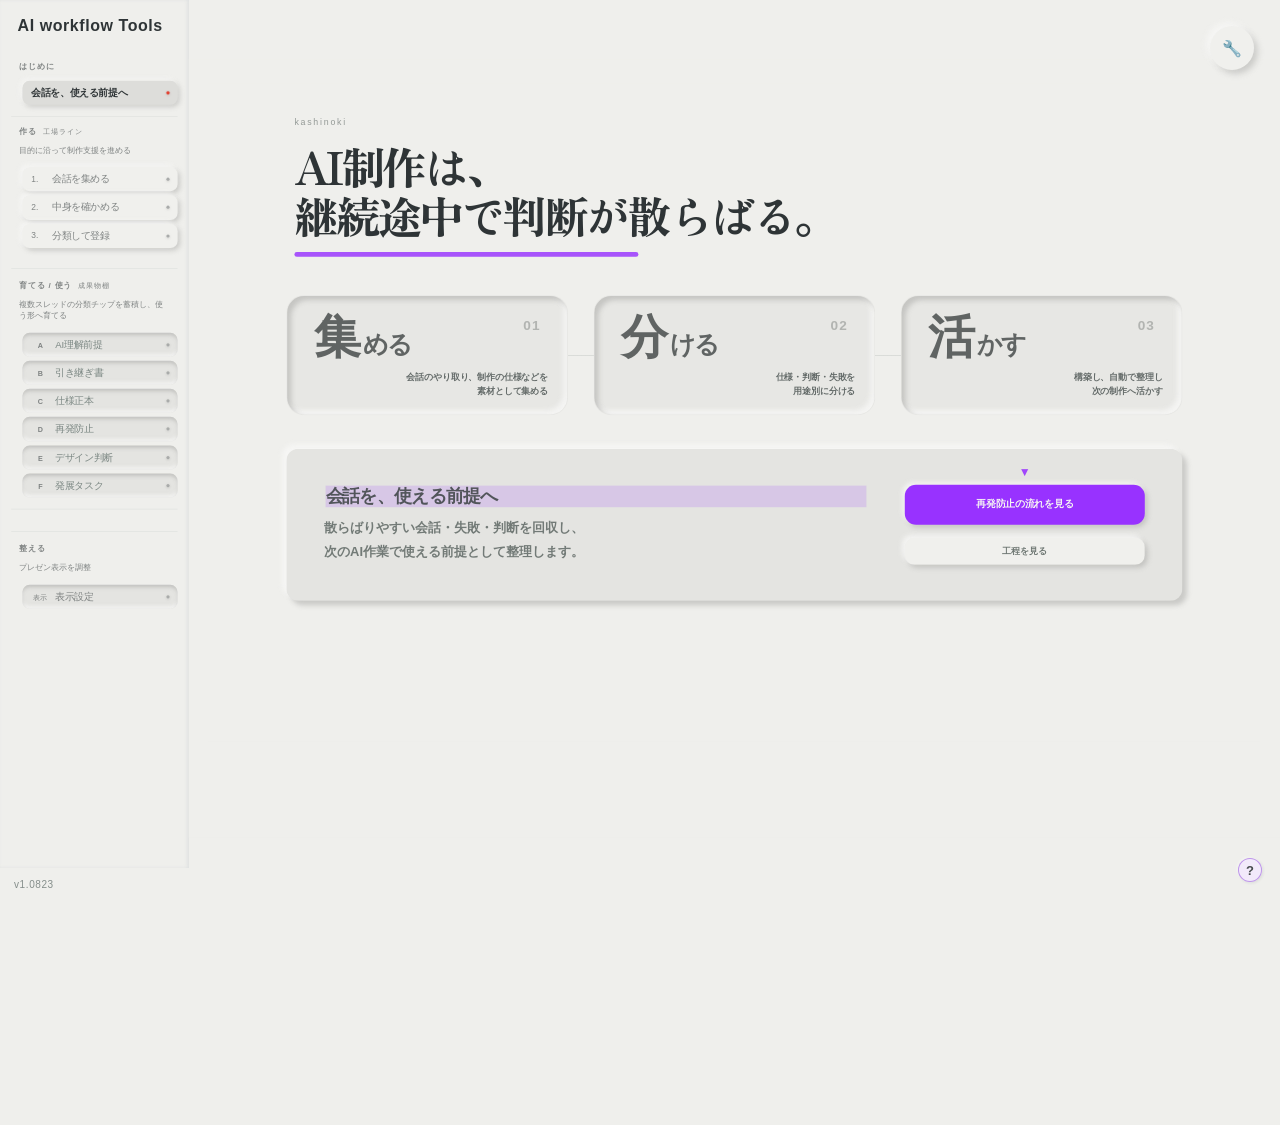
==== system-tools/index.html @ 29291c30 "Fix duplicated step3 action label" ====
<!DOCTYPE html>
<html lang="ja">

<head>
  <meta charset="utf-8">
  <meta name="viewport" content="width=device-width,initial-scale=1">
  <title>AI制作継続アシスタント</title>
  <link rel="preconnect" href="https://fonts.googleapis.com">
  <link rel="preconnect" href="https://fonts.gstatic.com" crossorigin>
  <link href="https://fonts.googleapis.com/css2?family=Zen+Antique+Soft&display=swap" rel="stylesheet">
    <link rel="stylesheet" href="assets/base-shell.css">

  <link rel="stylesheet" href="assets/components.css">
  <link rel="stylesheet" href="assets/design-tokens.css">
  <link rel="stylesheet" href="assets/panel-system.css">
  <link rel="stylesheet" href="assets/layout-presets.css">
  <link rel="stylesheet" href="assets/theme-neumorphism.css">
  <link rel="stylesheet" href="assets/system-map.css">
  <link rel="stylesheet" href="assets/start.css">
  <link rel="stylesheet" href="assets/workflow/workflow-common.css">
  <link rel="stylesheet" href="assets/presentation-polish.css">
  <link rel="stylesheet" href="assets/public-display-scale.css">

  <style id="kashinoki-page-inactive-hide-fix">
    /* v124: どの page でも inactive はレイアウトと描画から外す。 */
    main > .content > section.page:not(.active) {
      display: none !important;
    }

    /* v358: 右上ヘッダー左側の重複表示を消す。
       currentViewTitle/locationCode/dataPath は JS 参照維持のため DOM は残し、表示だけ消す。 */
    #currentViewTitle,
    #locationCode,
    #dataPath {
      display: none !important;
    }

    /* v362: 上部ヘッダー領域の高さは維持し、不要文字だけ非表示にする。
       レイアウト全体を上へ詰めず、スパナは右上固定のままにする。 */
    .top {
      display: flex !important;
      border-bottom: 0 !important;
      background: transparent !important;
    }

    .side-brand-row {
      display: block;
      padding: 0 8px 18px;
      margin: 0 0 6px;
      border: 0 !important;
      box-shadow: none !important;
    }

    .side-brand-name {
      color: var(--tx);
      font-size: 20px;
      font-weight: 760;
      letter-spacing: .035em;
      line-height: 1;
    }

    .side-settings-fab {
      position: fixed !important;
      top: 18px !important;
      right: 18px !important;
      left: auto !important;
      width: 42px !important;
      height: 42px !important;
      font-size: 16px !important;
      flex: none !important;
      z-index: 2000 !important;
      border: 0 !important;
      border-bottom: 0 !important;
      text-decoration: none !important;
    }

    .side-settings-fab::before,
    .side-settings-fab::after {
      display: none !important;
      content: none !important;
    }


    /* v655: STEP 3 entry flash guard.
       03ページ入場直後、kashinoki03-fixed-panel.js が正本HTMLを生成する前に、
       初期HTMLの送り先/右候補の中身が一瞬見えるのを防ぐ。
       パネル本体は固定表示し、中身だけを不可視にする。 */
    #portfolio-review.active:not(.j03-fixed-panel-ready) #captureCandidateList .kashinoki03-panel-head-simple > *,
    #portfolio-review.active:not(.j03-fixed-panel-ready) #captureCandidateList .kashinoki03-dest-button,
    #portfolio-review.active:not(.j03-fixed-panel-ready) #captureCandidateList .kashinoki03-check-mini,
    #portfolio-review.active:not(.j03-fixed-panel-ready) #captureCandidateList .kashinoki03-list-head > *,
    #portfolio-review.active:not(.j03-fixed-panel-ready) #captureCandidateList .kashinoki03-transfer-table-head > *,
    #portfolio-review.active:not(.j03-fixed-panel-ready) #captureCandidateList .kashinoki03-transfer-list > *,
    #portfolio-review.active:not(.j03-fixed-panel-ready) #captureCandidateList .kashinoki03-check-inline {
      opacity: 0 !important;
      visibility: hidden !important;
    }

    /* v405: 右上スパナボタンは非表示にせず、見切れ回避のため本文側を一段下げる。 */
    .side-settings-fab {
      display: grid !important;
      visibility: visible !important;
      opacity: 1 !important;
      pointer-events: auto !important;
      top: 24px !important;
      right: 22px !important;
    }

    main > .top,
    .top {
      height: 74px !important;
      min-height: 74px !important;
      display: flex !important;
      align-items: center !important;
    }

    main > .content,
    .content {
      height: calc(100vh - 74px) !important;
      padding-top: 30px !important;
    }



    /* v406: スパナを side の overflow クリップ対象から外したため、01以降も常時右上に見える固定ボタンとして扱う。 */
    body > .app > #settingsFab.side-settings-fab {
      position: fixed !important;
      display: grid !important;
      place-items: center !important;
      visibility: visible !important;
      opacity: 1 !important;
      pointer-events: auto !important;
      top: 24px !important;
      right: 22px !important;
      left: auto !important;
      width: 42px !important;
      height: 42px !important;
      z-index: 9999 !important;
    }


    /* v575: A-F成果化ページでは右上の表示設定ボタンを表示しない。 */
    #settingsFab.side-settings-fab.is-hidden-on-artifact {
      display: none !important;
      visibility: hidden !important;
      opacity: 0 !important;
      pointer-events: none !important;
    }

    /* v576: v410 stabilizer and later fixed display rules override display:none, so artifact pages also use body-scoped state. */
    body.is-artifact-page > #settingsFab.side-settings-fab,
    body.is-artifact-page #settingsFab.side-settings-fab,
    body.is-artifact-page .side-settings-fab {
      display: none !important;
      visibility: hidden !important;
      opacity: 0 !important;
      pointer-events: none !important;
    }

    .portfolio-start-nav {
      border-top: 0 !important;
      padding-top: 8px !important;
    }

    /* v364: 上部の横線を出さず、ヘッダー領域の余白だけ維持する。 */
    main > .top,
    .top {
      border-top: 0 !important;
      border-bottom: 0 !important;
      box-shadow: none !important;
      outline: 0 !important;
    }

    main > .top::before,
    main > .top::after,
    .top::before,
    .top::after {
      display: none !important;
      content: none !important;
      border: 0 !important;
      box-shadow: none !important;
    }

    /* v364: 右パネル見出し上のSTEPチップは強調色の薄い面を使う。 */
    .portfolio-page .heading .portfolio-heading-step {
      background: var(--kashinoki-accent-16, var(--nm-accent-soft, color-mix(in srgb, var(--nm-accent, #ecff5c) 16%, #fff 84%))) !important;
      border: 1px solid var(--kashinoki-accent-32, color-mix(in srgb, var(--nm-accent, #ecff5c) 32%, transparent)) !important;
      color: color-mix(in srgb, var(--nm-accent, #7c5cff) 55%, #253330 45%) !important;
      box-shadow: inset 1px 1px 2px rgba(120, 134, 132, .08), inset -1px -1px 2px rgba(255,255,255,.58) !important;
    }


    /* v407: 01以降の右上スパナ実表示・下部クリップ解除・02レイアウト再整理。 */
    body > #settingsFab.side-settings-fab,
    #settingsFab.side-settings-fab {
      position: fixed !important;
      display: grid !important;
      place-items: center !important;
      visibility: visible !important;
      opacity: 1 !important;
      pointer-events: auto !important;
      top: 26px !important;
      right: 26px !important;
      left: auto !important;
      width: 44px !important;
      height: 44px !important;
      min-width: 44px !important;
      min-height: 44px !important;
      max-width: 44px !important;
      max-height: 44px !important;
      z-index: 2147483647 !important;
      transform: none !important;
      contain: none !important;
      clip-path: none !important;
      mask-image: none !important;
      -webkit-mask-image: none !important;
      overflow: visible !important;
    }

    html,
    body {
      overflow-x: hidden !important;
      overflow-y: auto !important;
      min-height: 100% !important;
    }

    .app,
    main,
    main > .content,
    .content,
    main > .content > section.page.active,
    section.page.active {
      max-height: none !important;
      clip-path: none !important;
      mask-image: none !important;
      -webkit-mask-image: none !important;
    }

    main,
    .app,
    main > .content,
    .content {
      overflow: visible !important;
    }

    main > .content,
    .content {
      height: auto !important;
      min-height: calc(100vh - 74px) !important;
      padding-bottom: 120px !important;
    }

    main > .content > section.page.active,
    section.page.active {
      overflow: visible !important;
      padding-bottom: 120px !important;
    }

    #portfolio-quality .presentation-chat-layout {
      display: grid !important;
      grid-template-columns: minmax(0, 1.42fr) minmax(330px, .92fr) !important;
      grid-template-rows: minmax(0, 1fr) minmax(0, 1fr) !important;
      gap: 18px !important;
      align-items: stretch !important;
      height: 520px !important;
      max-height: 520px !important;
      min-height: 520px !important;
      overflow: visible !important;
      margin-top: 18px !important;
    }

    #portfolio-quality .presentation-chat-card {
      grid-column: 1 !important;
      grid-row: 1 / 3 !important;
      height: 100% !important;
      min-height: 0 !important;
      overflow: hidden !important;
    }

    #portfolio-quality .presentation-extract-card {
      grid-column: 2 !important;
      grid-row: 1 !important;
      min-height: 0 !important;
      height: 100% !important;
      overflow: hidden !important;
    }

    #portfolio-quality .presentation-handoff-card {
      grid-column: 2 !important;
      grid-row: 2 !important;
      min-height: 0 !important;
      height: 100% !important;
      overflow: hidden !important;
    }

    #portfolio-quality .presentation-chat-thread,
    #portfolio-quality .presentation-extract-list,
    #portfolio-quality .presentation-handoff-stack {
      max-height: none !important;
      mask-image: none !important;
      -webkit-mask-image: none !important;
    }

    #portfolio-quality .presentation-extract-list,
    #portfolio-quality .presentation-handoff-stack {
      display: grid !important;
      gap: 10px !important;
      overflow-y: auto !important;
      overflow-x: hidden !important;
      padding-right: 4px !important;
    }

    #portfolio-quality .presentation-extract-list {
      max-height: 165px !important;
    }

    #portfolio-quality .presentation-handoff-stack {
      max-height: 178px !important;
    }

    #portfolio-quality .guided-action-slot.portfolio-action,
    #portfolio-review .guided-action-slot.portfolio-action,
    #portfolio-current .guided-action-slot.portfolio-action,
    #portfolio-purpose .guided-action-slot.portfolio-action,
    #portfolio-next .guided-action-slot.portfolio-action {
      margin-bottom: 44px !important;
    }


    .workflow-page-top-action {
      margin: 18px 0 22px;
    }
    .workflow-guide-page .guided-action.kashinoki-action-panel {
      width: 100%;
      box-sizing: border-box;
    }
  </style>

  <link rel="stylesheet" href="assets/kashinoki-workflow-03plus-v422-layout.css?v=1.0820">
  <link rel="stylesheet" href="assets/kashinoki-workflow-accent-panels-v436.css?v=1.0820">

  <style id="v504-thread-to-shelf-css">
    .kashinoki03-sendgate{display:grid;grid-template-columns:minmax(0,1.1fr) minmax(260px,.7fr);gap:18px;align-items:stretch}
    .kashinoki03-sendgate .kashinoki03-shelf-grid{display:grid;grid-template-columns:repeat(3,minmax(0,1fr));gap:10px}
    .kashinoki03-shelf-card{border:0;background:var(--panel-bg,rgba(255,255,255,.52));border-radius:18px;padding:14px;text-align:left;box-shadow:var(--shadow-soft,0 12px 28px rgba(0,0,0,.08));display:flex;flex-direction:column;gap:6px;min-height:98px}
    .kashinoki03-shelf-card b{font-size:16px}.kashinoki03-shelf-card span{font-size:12px;opacity:.72}.kashinoki03-shelf-card em{font-style:normal;font-weight:800;font-size:22px}
    .kashinoki03-send-summary{display:grid;gap:10px}.kashinoki03-send-summary-row{display:flex;justify-content:space-between;gap:16px;padding:10px 12px;border-radius:14px;background:rgba(255,255,255,.28)}
    .kashinoki03-chip-mini-list{display:flex;flex-wrap:wrap;gap:8px;margin-top:12px}.kashinoki03-chip-mini-list span{border-radius:999px;padding:6px 10px;background:rgba(255,255,255,.45);font-size:12px}
    @media(max-width:900px){.kashinoki03-sendgate{grid-template-columns:1fr}.kashinoki03-sendgate .kashinoki03-shelf-grid{grid-template-columns:1fr 1fr}}
  </style>

  <style id="artifact-v574-remove-guide-controls">
    #artifact-intent .artifact-guide-dock,
    #artifact-handoff .artifact-guide-dock,
    #artifact-spec .artifact-guide-dock,
    #artifact-countermeasure .artifact-guide-dock,
    #artifact-design .artifact-guide-dock,
    #artifact-ideas .artifact-guide-dock,
    #artifact-intent .floating-guide-controls,
    #artifact-handoff .floating-guide-controls,
    #artifact-spec .floating-guide-controls,
    #artifact-countermeasure .floating-guide-controls,
    #artifact-design .floating-guide-controls,
    #artifact-ideas .floating-guide-controls {
      display: none !important;
    }
  </style>

  <style id="kashinoki-v577-hidden-global-controls">
    body.kashinoki-start-active #floatingGuideControls,
    body.kashinoki-artifact-active #floatingGuideControls,
    body.kashinoki-artifact-active #pageAssistFab,
    body.kashinoki-artifact-active #pageAssistPopover {
      display: none !important;
      visibility: hidden !important;
      opacity: 0 !important;
      pointer-events: none !important;
    }
  </style>

  <style id="kashinoki-v778-step1-flow_common_card_rebuild">
    /* STEP 1 flow: use the same outer card contract as the other 01 cards.
       The diagram is no longer a card inside a card; it only lays out contents. */
    #portfolio-collect .ck-step1-flow-cue{
      --ck-flow-accent:var(--nm-accent,var(--kashinoki-accent,#962eff));
      --ck-flow-bg:var(--neumo-raised,var(--nm-shared-surface,#efefec));
      --ck-flow-text:#252b2b;
      --ck-flow-muted:rgba(37,43,43,.64);
      --ck-flow-icon:.72;
      display:block!important;
      width:100%!important;
      max-width:none!important;
      margin:12px 0 16px!important;
      padding:14px 24px 14px!important;
      box-sizing:border-box!important;
      border-radius:var(--r,18px)!important;
      background:var(--neumo-raised,var(--nm-shared-surface,#efefec))!important;
      border:1px solid rgba(255,255,255,.28)!important;
      box-shadow:var(--sh)!important;
      overflow:visible!important;
      filter:none!important;
      backdrop-filter:none!important;
    }
    #portfolio-collect .ck-step1-flow-cue .portfolio-flow-svg{display:none!important;}
    #portfolio-collect .ck-step1-flow-diagram{
      position:relative;
      display:grid!important;
      grid-template-rows:auto auto;
      gap:15px;
      width:100%!important;
      max-width:none!important;
      margin:0!important;
      padding:0!important;
      box-sizing:border-box!important;
      background:transparent!important;
      border:0!important;
      border-radius:0!important;
      box-shadow:none!important;
      overflow:visible;
      filter:none!important;
      backdrop-filter:none!important;
    }
    #portfolio-collect .ck-step1-phase-row{
      display:grid;
      grid-template-columns:34.5% 40.5% 25%;
      height:40px;
      align-items:stretch;
      margin:0;
      padding:0 2px;
    }
    #portfolio-collect .ck-step1-phase{
      position:relative;
      display:flex;
      align-items:center;
      justify-content:center;
      min-width:0;
      margin-left:-13px;
      clip-path:polygon(0 0,calc(100% - 28px) 0,100% 50%,calc(100% - 28px) 100%,0 100%,25px 50%);
      font-family:"Hiragino Mincho ProN","Yu Mincho",YuMincho,serif;
      color:rgba(20,24,24,.90);
    }
    #portfolio-collect .ck-step1-phase:first-child{
      margin-left:0;
      clip-path:polygon(0 0,calc(100% - 28px) 0,100% 50%,calc(100% - 28px) 100%,0 100%);
      border-radius:999px 0 0 999px;
    }
    #portfolio-collect .ck-step1-phase:last-child{
      clip-path:polygon(0 0,100% 0,100% 100%,0 100%,25px 50%);
      border-radius:0 999px 999px 0;
    }
    #portfolio-collect .ck-step1-phase-collect{background:var(--kashinoki-accent-10,color-mix(in srgb,var(--ck-flow-accent) 10%,#efefec));}
    #portfolio-collect .ck-step1-phase-sort{background:rgba(209,230,236,.62);}
    #portfolio-collect .ck-step1-phase-use{background:rgba(219,235,211,.72);}
    #portfolio-collect .ck-step1-phase span{
      display:inline-flex;
      align-items:flex-end;
      justify-content:center;
      gap:.01em;
      line-height:1;
      transform:none!important;
    }
    #portfolio-collect .ck-step1-phase b{
      display:inline-block;
      font-size:21px;
      line-height:.92;
      font-weight:900;
      letter-spacing:.02em;
    }
    #portfolio-collect .ck-step1-phase em{
      display:inline-block;
      font-style:normal;
      font-size:11px;
      line-height:.92;
      font-weight:720;
      letter-spacing:.02em;
      padding-bottom:1px;
    }
    #portfolio-collect .ck-step1-flow-steps{
      --ck-step-icon-row:70px;
      --ck-step-num-size:24px;
      --ck-step-gap-icon-num:7px;
      position:relative;
      display:grid!important;
      grid-template-columns:repeat(6,minmax(0,1fr))!important;
      column-gap:14px;
      align-items:start;
      width:100%;
      padding:0 3px;
      box-sizing:border-box;
    }
    #portfolio-collect .ck-step1-flow-steps::before{
      content:"";
      position:absolute;
      left:calc((100% / 6) / 2 + 3px);
      right:calc((100% / 6) / 2 + 3px);
      top:calc(var(--ck-step-icon-row) + var(--ck-step-gap-icon-num) + (var(--ck-step-num-size) / 2));
      height:4px;
      border-radius:999px;
      background:var(--ck-flow-accent);
      transform:scaleX(0);
      transform-origin:left center;
      animation:ckStep1AxisDraw 1.25s cubic-bezier(.22,.61,.28,1) .18s forwards;
      opacity:.94;
      z-index:0;
      pointer-events:none;
    }
    #portfolio-collect .ck-step1-flow-step{
      position:relative;
      min-width:0;
      display:grid;
      grid-template-rows:var(--ck-step-icon-row) var(--ck-step-num-size) auto;
      row-gap:var(--ck-step-gap-icon-num);
      justify-items:center;
      text-align:center;
      padding:0 2px;
      z-index:1;
    }
    #portfolio-collect .ck-step1-flow-icon{
      width:70px;
      height:70px;
      display:grid;
      place-items:center;
      margin:0;
      align-self:end;
    }
    #portfolio-collect .ck-step1-flow-icon img{
      width:60px;
      height:60px;
      object-fit:contain;
      opacity:var(--ck-flow-icon);
      display:block;
      filter:none!important;
      mix-blend-mode:multiply;
    }
    #portfolio-collect .ck-step1-flow-num{
      position:relative;
      z-index:2;
      width:var(--ck-step-num-size);
      height:var(--ck-step-num-size);
      border-radius:999px;
      display:grid;
      place-items:center;
      margin:0;
      background:var(--ck-flow-accent);
      color:#fff;
      font-size:11px;
      font-weight:900;
      line-height:1;
      box-shadow:0 0 0 4px var(--ck-flow-bg), inset -1px -1px 0 rgba(30,40,35,.08), inset 1px 1px 0 rgba(255,255,255,.34);
    }
    #portfolio-collect .ck-step1-flow-label{
      display:grid;
      gap:1px;
      color:var(--ck-flow-text);
      font-size:10px;
      line-height:1.28;
      font-weight:620;
      letter-spacing:0;
      white-space:normal;
      max-width:126px;
      margin-top:2px;
    }
    #portfolio-collect .ck-step1-flow-label span{display:block;}
    #portfolio-collect .ck-step1-flow-arrow{
      position:absolute;
      top:26px;
      left:calc(100% - 9px);
      width:28px;
      height:30px;
      z-index:3;
      display:grid;
      place-items:center;
      color:var(--ck-flow-accent);
      opacity:.58;
      pointer-events:none;
      transform:translateZ(0);
      backface-visibility:hidden;
    }
    #portfolio-collect .ck-step1-flow-arrow::before{
      content:"➜";
      display:block;
      font-size:22px;
      line-height:1;
      font-weight:900;
      opacity:0;
      transform:translate3d(-.4px,0,0) scale(.998);
      animation:ckStep1ArrowGlide 3s cubic-bezier(.45,0,.22,1) infinite;
      will-change:transform,opacity;
      animation-delay:var(--ck-arrow-delay,0s);
    }
    #portfolio-collect .ck-step1-flow-step:nth-child(1) .ck-step1-flow-arrow{--ck-arrow-delay:0s;}
    #portfolio-collect .ck-step1-flow-step:nth-child(2) .ck-step1-flow-arrow{--ck-arrow-delay:.30s;}
    #portfolio-collect .ck-step1-flow-step:nth-child(3) .ck-step1-flow-arrow{--ck-arrow-delay:.60s;}
    #portfolio-collect .ck-step1-flow-step:nth-child(4) .ck-step1-flow-arrow{--ck-arrow-delay:.90s;}
    #portfolio-collect .ck-step1-flow-step:nth-child(5) .ck-step1-flow-arrow{--ck-arrow-delay:1.20s;}
    @keyframes ckStep1AxisDraw{to{transform:scaleX(1);}}
    @keyframes ckStep1ArrowGlide{
      0%{opacity:0;transform:translate3d(-.4px,0,0) scale(.998);}
      24%{opacity:.18;transform:translate3d(-.18px,0,0) scale(1);}
      44%{opacity:.56;transform:translate3d(0,0,0) scale(1);}
      56%{opacity:.56;transform:translate3d(0,0,0) scale(1);}
      76%{opacity:.18;transform:translate3d(.18px,0,0) scale(1);}
      100%{opacity:0;transform:translate3d(.4px,0,0) scale(.998);}
    }
    @media (max-width:980px){
      #portfolio-collect .ck-step1-flow-cue{padding:14px 18px 16px!important;}
      #portfolio-collect .ck-step1-phase-row{height:auto;grid-template-columns:1fr;gap:8px;}
      #portfolio-collect .ck-step1-phase,#portfolio-collect .ck-step1-phase:first-child,#portfolio-collect .ck-step1-phase:last-child{clip-path:none;border-radius:999px;margin-left:0;height:38px;}
      #portfolio-collect .ck-step1-flow-steps{grid-template-columns:repeat(3,1fr)!important;row-gap:24px;}
      #portfolio-collect .ck-step1-flow-steps::before,#portfolio-collect .ck-step1-flow-arrow{display:none;}
    }
    @media (prefers-reduced-motion:reduce){
      #portfolio-collect .ck-step1-flow-steps::before,#portfolio-collect .ck-step1-flow-arrow::before{animation:none;opacity:1;transform:none;}
      #portfolio-collect .ck-step1-flow-steps::before{transform:scaleX(1);}
    }
  </style>

  <style id="kashinoki-v781-step1-flow_polish_card_inside">
    /* v781: keep the 01 common card width/Neumorphism, polish only the inner flow rhythm. */
    #portfolio-collect .ck-step1-flow-cue{
      margin:12px 0 14px!important;
      padding:18px 28px 16px!important;
    }
    #portfolio-collect .ck-step1-flow-diagram{
      gap:20px!important;
    }
    #portfolio-collect .ck-step1-phase-row{
      height:42px!important;
      padding:0 4px!important;
      margin:0 2px!important;
      grid-template-columns:34.5% 40.5% 25%!important;
    }
    #portfolio-collect .ck-step1-phase b{
      font-size:20px!important;
      line-height:.94!important;
    }
    #portfolio-collect .ck-step1-phase em{
      font-size:10px!important;
      line-height:.94!important;
      padding-bottom:1px!important;
    }
    #portfolio-collect .ck-step1-flow-steps{
      --ck-step-icon-row:68px;
      --ck-step-num-size:22px;
      --ck-step-gap-icon-num:8px;
      column-gap:20px!important;
      padding:0 14px 0!important;
    }
    #portfolio-collect .ck-step1-flow-steps::before{
      left:calc((100% / 6) / 2 + 14px)!important;
      right:calc((100% / 6) / 2 + 14px)!important;
      top:calc(var(--ck-step-icon-row) + var(--ck-step-gap-icon-num) + (var(--ck-step-num-size) / 2))!important;
      height:3px!important;
      opacity:.78!important;
    }
    #portfolio-collect .ck-step1-flow-step{
      grid-template-rows:var(--ck-step-icon-row) var(--ck-step-num-size) auto!important;
      row-gap:var(--ck-step-gap-icon-num)!important;
      padding:0 4px!important;
    }
    #portfolio-collect .ck-step1-flow-icon{
      width:66px!important;
      height:66px!important;
    }
    #portfolio-collect .ck-step1-flow-icon img{
      width:58px!important;
      height:58px!important;
      opacity:.70!important;
    }
    #portfolio-collect .ck-step1-flow-num{
      width:var(--ck-step-num-size)!important;
      height:var(--ck-step-num-size)!important;
      font-size:10px!important;
      box-shadow:0 0 0 3px var(--ck-flow-bg), inset -1px -1px 0 rgba(30,40,35,.08), inset 1px 1px 0 rgba(255,255,255,.32)!important;
    }
    #portfolio-collect .ck-step1-flow-label{
      max-width:138px!important;
      margin-top:5px!important;
      font-size:10px!important;
      line-height:1.42!important;
      font-weight:560!important;
      letter-spacing:.01em!important;
    }
    #portfolio-collect .ck-step1-flow-arrow{
      top:24px!important;
      left:calc(100% - 8px)!important;
      width:24px!important;
      height:28px!important;
      opacity:.48!important;
    }
    #portfolio-collect .ck-step1-flow-arrow::before{
      font-size:20px!important;
      animation:ckStep1ArrowGlideSmooth 3s cubic-bezier(.36,0,.18,1) infinite!important;
      animation-delay:var(--ck-arrow-delay,0s)!important;
    }
    @keyframes ckStep1ArrowGlideSmooth{
      0%{opacity:0;transform:translate3d(-1.2px,0,0) scale(.992);}
      18%{opacity:.08;transform:translate3d(-.8px,0,0) scale(.996);}
      34%{opacity:.42;transform:translate3d(-.25px,0,0) scale(1);}
      50%{opacity:.52;transform:translate3d(.25px,0,0) scale(1);}
      66%{opacity:.42;transform:translate3d(.8px,0,0) scale(1);}
      82%{opacity:.08;transform:translate3d(1.2px,0,0) scale(.996);}
      100%{opacity:0;transform:translate3d(1.4px,0,0) scale(.992);}
    }
  </style>


  <style id="kashinoki-v781-step1-flow_neumorphism_card_exact_fix">
    /* v781: STEP 1 flow outer panel must use the exact same Neumorphism contract as normal .card panels. */
    html body.theme-neumorphism #portfolio-collect .card.portfolio-flow.ck-step1-flow-cue{
      background:var(--neumo-raised)!important;
      border-color:transparent!important;
      box-shadow:
        calc(-1 * var(--nm-offset)) calc(-1 * var(--nm-offset)) var(--nm-blur) var(--nm-light-color),
        var(--nm-offset) var(--nm-offset) var(--nm-blur) var(--nm-shadow-color)!important;
      border-radius:var(--r,18px)!important;
      filter:none!important;
      backdrop-filter:none!important;
    }
    html body.theme-neumorphism #portfolio-collect .card.portfolio-flow.ck-step1-flow-cue .ck-step1-flow-diagram{
      background:transparent!important;
      border:0!important;
      box-shadow:none!important;
      filter:none!important;
      backdrop-filter:none!important;
    }
    html body.theme-neumorphism #portfolio-collect .ck-step1-flow-num{
      box-shadow:
        0 0 0 3px var(--neumo-raised),
        inset -1px -1px 0 rgba(30,40,35,.08),
        inset 1px 1px 0 rgba(255,255,255,.32)!important;
    }
  </style>


  <style id="kashinoki-v781-step1-axis_three_motion_elements">
    /* v781: add three restrained motion elements to the STEP 1 number axis.
       1) axis draw, 2) traveling light on the axis, 3) sequential number breathing. */
    #portfolio-collect .ck-step1-flow-steps::before{
      overflow:hidden!important;
      animation:ckStep1AxisDrawSoft 1.55s cubic-bezier(.22,.61,.28,1) .16s both!important;
    }
    #portfolio-collect .ck-step1-flow-steps::after{
      content:"";
      position:absolute;
      left:calc((100% / 6) / 2 + 14px)!important;
      right:calc((100% / 6) / 2 + 14px)!important;
      top:calc(var(--ck-step-icon-row) + var(--ck-step-gap-icon-num) + (var(--ck-step-num-size) / 2))!important;
      height:3px!important;
      border-radius:999px;
      pointer-events:none;
      z-index:0;
      opacity:0;
      background:linear-gradient(90deg, transparent 0%, color-mix(in srgb,var(--ck-flow-accent) 28%, transparent) 36%, color-mix(in srgb,var(--ck-flow-accent) 70%, white 12%) 50%, color-mix(in srgb,var(--ck-flow-accent) 28%, transparent) 64%, transparent 100%);
      transform:translate3d(-14%,0,0) scaleX(.18);
      transform-origin:center;
      animation:ckStep1AxisTravelLight 4.8s cubic-bezier(.34,0,.18,1) 1.55s infinite;
      will-change:transform,opacity;
    }
    #portfolio-collect .ck-step1-flow-num{
      animation:ckStep1NumberBreath 4.8s cubic-bezier(.34,0,.18,1) infinite;
      animation-delay:var(--ck-num-delay,0s);
      will-change:transform,box-shadow;
    }
    #portfolio-collect .ck-step1-flow-step:nth-child(1) .ck-step1-flow-num{--ck-num-delay:1.55s;}
    #portfolio-collect .ck-step1-flow-step:nth-child(2) .ck-step1-flow-num{--ck-num-delay:1.95s;}
    #portfolio-collect .ck-step1-flow-step:nth-child(3) .ck-step1-flow-num{--ck-num-delay:2.35s;}
    #portfolio-collect .ck-step1-flow-step:nth-child(4) .ck-step1-flow-num{--ck-num-delay:2.75s;}
    #portfolio-collect .ck-step1-flow-step:nth-child(5) .ck-step1-flow-num{--ck-num-delay:3.15s;}
    #portfolio-collect .ck-step1-flow-step:nth-child(6) .ck-step1-flow-num{--ck-num-delay:3.55s;}
    #portfolio-collect .ck-step1-flow-step:nth-child(1) .ck-step1-flow-icon img{--ck-icon-delay:1.58s;}
    #portfolio-collect .ck-step1-flow-step:nth-child(2) .ck-step1-flow-icon img{--ck-icon-delay:1.98s;}
    #portfolio-collect .ck-step1-flow-step:nth-child(3) .ck-step1-flow-icon img{--ck-icon-delay:2.38s;}
    #portfolio-collect .ck-step1-flow-step:nth-child(4) .ck-step1-flow-icon img{--ck-icon-delay:2.78s;}
    #portfolio-collect .ck-step1-flow-step:nth-child(5) .ck-step1-flow-icon img{--ck-icon-delay:3.18s;}
    #portfolio-collect .ck-step1-flow-step:nth-child(6) .ck-step1-flow-icon img{--ck-icon-delay:3.58s;}
    #portfolio-collect .ck-step1-flow-icon img{
      animation:ckStep1IconFocus 4.8s cubic-bezier(.34,0,.18,1) infinite;
      animation-delay:var(--ck-icon-delay,0s);
      will-change:opacity,transform;
    }
    @keyframes ckStep1AxisDrawSoft{
      0%{transform:scaleX(0);opacity:0;}
      18%{opacity:.42;}
      100%{transform:scaleX(1);opacity:.78;}
    }
    @keyframes ckStep1AxisTravelLight{
      0%{opacity:0;transform:translate3d(-18%,0,0) scaleX(.16);}
      8%{opacity:.20;}
      18%{opacity:.46;transform:translate3d(0%,0,0) scaleX(.24);}
      48%{opacity:.42;transform:translate3d(48%,0,0) scaleX(.24);}
      78%{opacity:.46;transform:translate3d(98%,0,0) scaleX(.24);}
      92%{opacity:.18;}
      100%{opacity:0;transform:translate3d(116%,0,0) scaleX(.16);}
    }
    @keyframes ckStep1NumberBreath{
      0%,100%{transform:translate3d(0,0,0) scale(1);}
      8%{transform:translate3d(0,-.4px,0) scale(1.035);}
      16%{transform:translate3d(0,0,0) scale(1);}
    }
    @keyframes ckStep1IconFocus{
      0%,100%{opacity:.70;transform:translate3d(0,0,0) scale(1);}
      8%{opacity:.82;transform:translate3d(0,-.6px,0) scale(1.015);}
      16%{opacity:.70;transform:translate3d(0,0,0) scale(1);}
    }
    @media (prefers-reduced-motion:reduce){
      #portfolio-collect .ck-step1-flow-steps::after,
      #portfolio-collect .ck-step1-flow-num,
      #portfolio-collect .ck-step1-flow-icon img{animation:none!important;}
    }
  </style>


  <style id="kashinoki-v784-step1-axis-wedge-and-spacing-fix">
    /* v784: STEP 1 axis motion: clockwise sector reveal from 1 to 6, and tighter page rhythm. */
    @property --ck-num-fill-angle {
      syntax: "<angle>";
      inherits: false;
      initial-value: 0deg;
    }

    /* Tighten the three STEP 1 cards without changing the shared card width. */
    #portfolio-collect #portfolioConnectionPanel{
      margin-bottom:14px!important;
    }
    #portfolio-collect .card.portfolio-flow.ck-step1-flow-cue{
      margin-top:0!important;
      margin-bottom:14px!important;
    }
    #portfolio-collect .card.portfolio-metric-card{
      margin-top:0!important;
      margin-bottom:14px!important;
    }
    #portfolio-collect #portfolioStepSlot.guided-action-slot.portfolio-action.kashinoki-action-panel-slot{
      margin-top:0!important;
    }

    /* Keep the axis line calm; the number reveal should carry the motion. */
    #portfolio-collect .ck-step1-flow-steps::before{
      height:3px!important;
      opacity:.72!important;
      animation:ckStep1AxisDrawSoft 1.20s cubic-bezier(.22,.61,.28,1) .12s both!important;
    }
    #portfolio-collect .ck-step1-flow-steps::after{
      opacity:0!important;
      animation:none!important;
      display:none!important;
    }

    /* Number circles: pale ready state -> clockwise sector opens into full circle. */
    #portfolio-collect .ck-step1-flow-num{
      position:relative!important;
      isolation:isolate!important;
      overflow:hidden!important;
      background:color-mix(in srgb,var(--ck-flow-accent) 14%, var(--neumo-raised,#efefec) 86%)!important;
      color:#fff!important;
      text-shadow:0 1px 0 rgba(0,0,0,.10)!important;
      transform:translate3d(0,0,0) scale(.94)!important;
      animation:ckStep1NumberSettle 4.40s cubic-bezier(.22,.61,.28,1) infinite!important;
      animation-delay:var(--ck-num-delay,0s)!important;
      will-change:transform;
    }
    #portfolio-collect .ck-step1-flow-num::before{
      content:"";
      position:absolute;
      inset:0;
      border-radius:inherit;
      z-index:-1;
      background:conic-gradient(from -90deg,
        var(--ck-flow-accent) 0deg var(--ck-num-fill-angle),
        transparent var(--ck-num-fill-angle) 360deg);
      animation:ckStep1NumberWedgeOpen 4.40s cubic-bezier(.22,.61,.28,1) infinite;
      animation-delay:var(--ck-num-delay,0s);
      will-change:--ck-num-fill-angle;
    }
    #portfolio-collect .ck-step1-flow-num::after{
      content:"";
      position:absolute;
      inset:2px;
      border-radius:inherit;
      z-index:-1;
      box-shadow:inset 1px 1px 0 rgba(255,255,255,.24), inset -1px -1px 0 rgba(35,35,35,.08);
      pointer-events:none;
    }

    #portfolio-collect .ck-step1-flow-step:nth-child(1) .ck-step1-flow-num{--ck-num-delay:.35s;}
    #portfolio-collect .ck-step1-flow-step:nth-child(2) .ck-step1-flow-num{--ck-num-delay:.72s;}
    #portfolio-collect .ck-step1-flow-step:nth-child(3) .ck-step1-flow-num{--ck-num-delay:1.09s;}
    #portfolio-collect .ck-step1-flow-step:nth-child(4) .ck-step1-flow-num{--ck-num-delay:1.46s;}
    #portfolio-collect .ck-step1-flow-step:nth-child(5) .ck-step1-flow-num{--ck-num-delay:1.83s;}
    #portfolio-collect .ck-step1-flow-step:nth-child(6) .ck-step1-flow-num{--ck-num-delay:2.20s;}

    #portfolio-collect .ck-step1-flow-step:nth-child(1) .ck-step1-flow-icon img{--ck-icon-delay:.42s;}
    #portfolio-collect .ck-step1-flow-step:nth-child(2) .ck-step1-flow-icon img{--ck-icon-delay:.79s;}
    #portfolio-collect .ck-step1-flow-step:nth-child(3) .ck-step1-flow-icon img{--ck-icon-delay:1.16s;}
    #portfolio-collect .ck-step1-flow-step:nth-child(4) .ck-step1-flow-icon img{--ck-icon-delay:1.53s;}
    #portfolio-collect .ck-step1-flow-step:nth-child(5) .ck-step1-flow-icon img{--ck-icon-delay:1.90s;}
    #portfolio-collect .ck-step1-flow-step:nth-child(6) .ck-step1-flow-icon img{--ck-icon-delay:2.27s;}

    #portfolio-collect .ck-step1-flow-icon img{
      animation:ckStep1IconFocusSoft 4.40s cubic-bezier(.22,.61,.28,1) infinite!important;
      animation-delay:var(--ck-icon-delay,0s)!important;
    }

    @keyframes ckStep1NumberWedgeOpen{
      0%{--ck-num-fill-angle:0deg;}
      11%{--ck-num-fill-angle:0deg;}
      30%{--ck-num-fill-angle:360deg;}
      78%{--ck-num-fill-angle:360deg;}
      100%{--ck-num-fill-angle:360deg;}
    }
    @keyframes ckStep1NumberSettle{
      0%{transform:translate3d(0,0,0) scale(.94);}
      12%{transform:translate3d(0,0,0) scale(.94);}
      26%{transform:translate3d(0,-1px,0) scale(1.045);}
      38%{transform:translate3d(0,0,0) scale(1);}
      100%{transform:translate3d(0,0,0) scale(1);}
    }
    @keyframes ckStep1IconFocusSoft{
      0%,100%{opacity:.70;transform:translate3d(0,0,0) scale(1);}
      16%{opacity:.70;transform:translate3d(0,0,0) scale(1);}
      30%{opacity:.84;transform:translate3d(0,-.8px,0) scale(1.018);}
      44%{opacity:.72;transform:translate3d(0,0,0) scale(1);}
    }

    @media (prefers-reduced-motion:reduce){
      #portfolio-collect .ck-step1-flow-num,
      #portfolio-collect .ck-step1-flow-num::before,
      #portfolio-collect .ck-step1-flow-icon img{animation:none!important;}
      #portfolio-collect .ck-step1-flow-num::before{--ck-num-fill-angle:360deg;}
    }
  </style>



  <style id="kashinoki-v784-step1-axis-motion-spacing-correct">
    /* v784: correct STEP 1 spacing and axis motion.
       - Card gaps are tightened, not widened.
       - Number circles reveal once from the 12 o'clock direction.
       - Arrows animate with the darker accent, not a pale tint. */

    /* Keep the three STEP 1 cards close. These are intentionally smaller than v784. */
    #portfolio-collect #portfolioConnectionPanel{
      margin-bottom:8px!important;
    }
    #portfolio-collect .card.portfolio-flow.ck-step1-flow-cue{
      margin-top:0!important;
      margin-bottom:8px!important;
    }
    #portfolio-collect .card.portfolio-metric-card{
      margin-top:0!important;
      margin-bottom:8px!important;
    }
    #portfolio-collect #portfolioStepSlot.guided-action-slot.portfolio-action.kashinoki-action-panel-slot{
      margin-top:0!important;
    }

    /* Stronger, clearer arrows linked to the accent color. */
    #portfolio-collect .ck-step1-flow-arrow{
      color:var(--ck-flow-accent)!important;
      opacity:.90!important;
    }
    #portfolio-collect .ck-step1-flow-arrow::before{
      color:var(--ck-flow-accent)!important;
      opacity:0;
      text-shadow:0 0 0 currentColor;
      animation:ckStep1ArrowAccentGlideOnce 3s cubic-bezier(.32,0,.18,1) var(--ck-arrow-delay,0s) 1 both!important;
      will-change:transform,opacity;
    }

    /* Stop looping number/icon motion left from v781/v784 and make the reveal run once.
       The conic gradient starts at -90deg, i.e. the 12 o'clock direction. */
    #portfolio-collect .ck-step1-flow-num{
      background:color-mix(in srgb,var(--ck-flow-accent) 12%, var(--neumo-raised,#efefec) 88%)!important;
      transform:translate3d(0,0,0) scale(.96)!important;
      animation:ckStep1NumberSettleOnce .86s cubic-bezier(.22,.61,.28,1) var(--ck-num-delay,0s) 1 both!important;
      will-change:transform;
    }
    #portfolio-collect .ck-step1-flow-num::before{
      background:conic-gradient(from -90deg,
        var(--ck-flow-accent) 0deg var(--ck-num-fill-angle),
        transparent var(--ck-num-fill-angle) 360deg)!important;
      animation:ckStep1NumberWedgeOpenOnce .86s cubic-bezier(.22,.61,.28,1) var(--ck-num-delay,0s) 1 both!important;
      will-change:--ck-num-fill-angle;
    }
    #portfolio-collect .ck-step1-flow-icon img{
      animation:ckStep1IconFocusOnce .86s cubic-bezier(.22,.61,.28,1) var(--ck-icon-delay,0s) 1 both!important;
    }

    /* Axis line draws once, then stays. */
    #portfolio-collect .ck-step1-flow-steps::before{
      animation:ckStep1AxisDrawOnce 1.05s cubic-bezier(.22,.61,.28,1) .12s 1 both!important;
    }
    #portfolio-collect .ck-step1-flow-steps::after{
      display:none!important;
      animation:none!important;
    }

    @keyframes ckStep1AxisDrawOnce{
      0%{transform:scaleX(0);opacity:0;}
      20%{opacity:.48;}
      100%{transform:scaleX(1);opacity:.82;}
    }
    @keyframes ckStep1ArrowAccentGlideOnce{
      0%{opacity:0;transform:translate3d(-3px,0,0) scale(.98);}
      16%{opacity:.25;transform:translate3d(-2px,0,0) scale(.99);}
      36%{opacity:.92;transform:translate3d(0,0,0) scale(1);}
      64%{opacity:.92;transform:translate3d(1.5px,0,0) scale(1);}
      86%{opacity:.30;transform:translate3d(3px,0,0) scale(.99);}
      100%{opacity:0;transform:translate3d(4px,0,0) scale(.98);}
    }
    @keyframes ckStep1NumberWedgeOpenOnce{
      0%{--ck-num-fill-angle:0deg;}
      12%{--ck-num-fill-angle:0deg;}
      100%{--ck-num-fill-angle:360deg;}
    }
    @keyframes ckStep1NumberSettleOnce{
      0%{transform:translate3d(0,0,0) scale(.96);}
      68%{transform:translate3d(0,-.7px,0) scale(1.035);}
      100%{transform:translate3d(0,0,0) scale(1);}
    }
    @keyframes ckStep1IconFocusOnce{
      0%{opacity:.70;transform:translate3d(0,0,0) scale(1);}
      55%{opacity:.84;transform:translate3d(0,-.6px,0) scale(1.012);}
      100%{opacity:.74;transform:translate3d(0,0,0) scale(1);}
    }

    @media (prefers-reduced-motion:reduce){
      #portfolio-collect .ck-step1-flow-arrow::before,
      #portfolio-collect .ck-step1-flow-num,
      #portfolio-collect .ck-step1-flow-num::before,
      #portfolio-collect .ck-step1-flow-icon img{animation:none!important;}
      #portfolio-collect .ck-step1-flow-num::before{--ck-num-fill-angle:360deg;}
    }
  </style>


  <style id="kashinoki-v784-step1-arrow-repeat-number-12oclock-fix">
    /* v784: arrows repeat continuously; number-circle wedge starts from 12 o'clock. */
    #portfolio-collect .ck-step1-flow-arrow{
      color:var(--ck-flow-accent)!important;
      opacity:.90!important;
    }
    #portfolio-collect .ck-step1-flow-arrow::before{
      color:var(--ck-flow-accent)!important;
      animation:ckStep1ArrowAccentGlideLoop 3s cubic-bezier(.32,0,.18,1) var(--ck-arrow-delay,0s) infinite both!important;
      will-change:transform,opacity;
    }
    #portfolio-collect .ck-step1-flow-num::before{
      background:conic-gradient(from 0deg,
        var(--ck-flow-accent) 0deg var(--ck-num-fill-angle),
        transparent var(--ck-num-fill-angle) 360deg)!important;
      animation:ckStep1NumberWedgeOpen12Once .86s cubic-bezier(.22,.61,.28,1) var(--ck-num-delay,0s) 1 both!important;
      will-change:--ck-num-fill-angle;
    }
    #portfolio-collect .ck-step1-flow-num{
      animation:ckStep1NumberSettleOnce .86s cubic-bezier(.22,.61,.28,1) var(--ck-num-delay,0s) 1 both!important;
    }
    @keyframes ckStep1ArrowAccentGlideLoop{
      0%{opacity:0;transform:translate3d(-3px,0,0) scale(.98);}
      14%{opacity:.26;transform:translate3d(-2px,0,0) scale(.99);}
      34%{opacity:.92;transform:translate3d(0,0,0) scale(1);}
      58%{opacity:.92;transform:translate3d(1.4px,0,0) scale(1);}
      78%{opacity:.28;transform:translate3d(3px,0,0) scale(.99);}
      100%{opacity:0;transform:translate3d(4px,0,0) scale(.98);}
    }
    @keyframes ckStep1NumberWedgeOpen12Once{
      0%{--ck-num-fill-angle:0deg;}
      12%{--ck-num-fill-angle:0deg;}
      100%{--ck-num-fill-angle:360deg;}
    }
    @media (prefers-reduced-motion:reduce){
      #portfolio-collect .ck-step1-flow-arrow::before,
      #portfolio-collect .ck-step1-flow-num,
      #portfolio-collect .ck-step1-flow-num::before{animation:none!important;}
      #portfolio-collect .ck-step1-flow-num::before{--ck-num-fill-angle:360deg;}
    }
  </style>


<style id="kashinoki-v790-step1-flow-gap-targeted-svg-12oclock-fix">
  /* v790: Do not alter the existing top-card -> flow gap.
     Only keep the flow -> metrics gap aligned to the same visual compact rhythm.
     SVG icons are external assets under assets/step1-flow-icons/. */
  #portfolio-collect{
    --ck-step1-flow-to-metric-gap:8px;
  }
  /* Restore the previously accepted top relationship instead of using the v787 single-owner reset. */
  #portfolio-collect #portfolioConnectionPanel{
    margin-bottom:8px!important;
  }
  #portfolio-collect #portfolioConnectionPanel + #portfolioFlowCue.card.portfolio-flow.ck-step1-flow-cue{
    margin-top:0!important;
  }
  /* Target only the middle-flow -> lower-metrics gap. */
  #portfolio-collect #portfolioFlowCue.card.portfolio-flow.ck-step1-flow-cue{
    margin-bottom:var(--ck-step1-flow-to-metric-gap)!important;
  }
  #portfolio-collect #portfolioFlowCue.card.portfolio-flow.ck-step1-flow-cue + .card.portfolio-metric-card{
    margin-top:0!important;
  }
  /* Keep the lower action close without redefining the upper gap. */
  #portfolio-collect .card.portfolio-metric-card{
    margin-bottom:8px!important;
  }
  #portfolio-collect .card.portfolio-metric-card + #portfolioStepSlot.guided-action-slot.portfolio-action.kashinoki-action-panel-slot{
    margin-top:0!important;
  }
  /* 12 o'clock reveal: CSS conic-gradient 0deg is the top ray. */
  #portfolio-collect .ck-step1-flow-num::before{
    background:conic-gradient(from 0deg,
      var(--ck-flow-accent) 0deg var(--ck-num-fill-angle),
      transparent var(--ck-num-fill-angle) 360deg)!important;
  }
</style>
<script id="kashinoki-v787-version-sync">
(function(){
  'use strict';
  const VERSION='v1.0823';
  function setVersion(){
    document.querySelectorAll('.side-version, #versionText, #kashinokiFixedVersionBadge, [data-version-text]').forEach(el=>{el.textContent=VERSION;});
  }
  document.addEventListener('DOMContentLoaded', setVersion);
  window.addEventListener('load', setVersion);
  setTimeout(setVersion,0); setTimeout(setVersion,300); setTimeout(setVersion,1200);
})();
</script>



<style id="kashinoki-v790-demo-lock-responsive-flow-arrow-fix">
  /* v790: GitHub公開準備中はデモモードをOFFにしない。 */
  #display-settings #demoModeToggle,
  #demoModeToggle{
    cursor:default!important;
  }
  #display-settings #demoModeToggle::after{
    content:"固定";
    margin-left:8px;
    font-size:11px;
    opacity:.62;
    letter-spacing:.02em;
  }

  /* v790: 縦/狭幅レイアウトでもSTEP 1フロー矢印を消さない。
     既存の @media(max-width:980px) で .ck-step1-flow-arrow が display:none になっていたため、最終ガードで復帰。 */
  @media (max-width:980px){
    #portfolio-collect .ck-step1-flow-steps{
      grid-template-columns:repeat(3,minmax(0,1fr))!important;
      row-gap:26px!important;
    }
    #portfolio-collect .ck-step1-flow-arrow{
      display:grid!important;
      color:var(--ck-flow-accent)!important;
      opacity:.88!important;
      top:24px!important;
      left:calc(100% - 10px)!important;
      width:24px!important;
      height:28px!important;
      pointer-events:none!important;
      z-index:5!important;
    }
    #portfolio-collect .ck-step1-flow-arrow::before{
      display:block!important;
      color:var(--ck-flow-accent)!important;
      animation:ckStep1ArrowAccentGlideLoopRest 4.8s cubic-bezier(.32,0,.18,1) var(--ck-arrow-delay,0s) infinite both!important;
    }
    /* 3→4 は折り返しになるため、4の左側に矢印を出す。 */
    #portfolio-collect .ck-step1-flow-step:nth-child(3) .ck-step1-flow-arrow{
      display:none!important;
    }
    #portfolio-collect .ck-step1-flow-step:nth-child(4)::before{
      content:"➜";
      position:absolute;
      top:24px;
      left:-20px;
      width:24px;
      height:28px;
      display:grid;
      place-items:center;
      color:var(--ck-flow-accent);
      font-size:20px;
      font-weight:900;
      line-height:1;
      opacity:0;
      pointer-events:none;
      z-index:5;
      animation:ckStep1ArrowAccentGlideLoopRest 4.8s cubic-bezier(.32,0,.18,1) .60s infinite both;
      will-change:transform,opacity;
    }
    #portfolio-collect .ck-step1-flow-step:nth-child(4) .ck-step1-flow-arrow,
    #portfolio-collect .ck-step1-flow-step:nth-child(5) .ck-step1-flow-arrow{
      display:grid!important;
    }
  }

  /* v790: 矢印は表示後すぐ再フェードインしない。0%〜約35%に透明区間を持たせ、休止を入れてから流す。 */
  @keyframes ckStep1ArrowAccentGlideLoopRest{
    0%,34%{opacity:0;transform:translate3d(-3px,0,0) scale(.98);}
    46%{opacity:.28;transform:translate3d(-2px,0,0) scale(.99);}
    60%{opacity:.92;transform:translate3d(0,0,0) scale(1);}
    72%{opacity:.92;transform:translate3d(1.4px,0,0) scale(1);}
    84%{opacity:.28;transform:translate3d(3px,0,0) scale(.99);}
    100%{opacity:0;transform:translate3d(4px,0,0) scale(.98);}
  }

  /* v790: 番号円の扇形は12時方向から始まる。 */
  #portfolio-collect .ck-step1-flow-num::before{
    background:conic-gradient(from 0deg,
      var(--ck-flow-accent) 0deg var(--ck-num-fill-angle),
      transparent var(--ck-num-fill-angle) 360deg)!important;
  }
</style>

<script id="kashinoki-v790-demo-mode-force-on">
(function(){
  'use strict';
  const KEY='kashinoki_demo_mode_setting_v1';
  function forceOn(){
    try{ localStorage.setItem(KEY,'1'); }catch(e){}
    try{ window.DEMO_MODE_SETTING = true; }catch(e){}
    document.body?.classList.add('demo-mode-setting-on');
    const toggle=document.getElementById('demoModeToggle');
    if(toggle){
      toggle.classList.add('is-on');
      toggle.setAttribute('aria-pressed','true');
      const span=toggle.querySelector('span');
      if(span) span.textContent='ON';
    }
  }
  document.addEventListener('DOMContentLoaded', forceOn);
  window.addEventListener('load', forceOn);
  window.addEventListener('storage', forceOn);
  setTimeout(forceOn,0);
  setTimeout(forceOn,400);
  setTimeout(forceOn,1200);
})();
</script>



<style id="kashinoki-v792-demo-export-settings3-cta-final-fix">
  /* v792: 登録設定のデモON固定は無言で維持。画面内メッセージは出さない。 */
  #display-settings #demoModeToggle::after{content:none!important;}

  /* v792: A-E書き出しデモ文言はボタン左、枠なし。ボタン位置は右寄せのまま動かさない。 */
  .artifact-v571 .artifact-v600-export-cta,
  .artifact-v571.is-export-preview-open .artifact-v600-export-cta{
    display:flex!important;
    flex-direction:row!important;
    justify-content:flex-end!important;
    align-items:center!important;
    gap:10px!important;
    width:100%!important;
    margin-top:4px!important;
    padding:0!important;
    border:0!important;
    border-radius:0!important;
    background:transparent!important;
    box-shadow:none!important;
  }
  .artifact-v571 .artifact-v600-export-cta .artifact-v600-export-copy{display:none!important;}
  .artifact-v571 .artifact-v790-demo-export-inline{
    display:inline-block!important;
    order:1!important;
    width:auto!important;
    min-width:0!important;
    min-height:0!important;
    padding:0!important;
    margin:0!important;
    border:0!important;
    border-radius:0!important;
    background:transparent!important;
    box-shadow:none!important;
    color:rgba(66,76,73,.76)!important;
    -webkit-text-fill-color:rgba(66,76,73,.76)!important;
    font-size:12px!important;
    font-weight:650!important;
    line-height:1.4!important;
    white-space:nowrap!important;
  }
  .artifact-v571 .artifact-v790-demo-export-inline[hidden]{display:none!important;}
  .artifact-v571 .artifact-v600-export-cta .artifact-v598-export-btn{
    order:2!important;
    justify-self:end!important;
    flex:0 0 auto!important;
  }
  .artifact-v571.is-demo-export-blocked .artifact-v598-export-preview{display:none!important;}
  .artifact-v571.is-demo-export-blocked{scroll-margin-top:0!important;}

  /* v794: 表示設定3 アンダーライン・チップ色。v793が大きすぎたため、各要素を約半分の密度に圧縮。 */
  #settingsDisplay3Pane.settings-pane.active,
  #settingsDisplay3Pane .settings-layout{
    width:min(820px,calc(100vw - 56px))!important;
    max-width:min(820px,calc(100vw - 56px))!important;
    display:block!important;
    overflow:visible!important;
  }
  #settingsDisplay3Pane #quality02FilterSettingsCard{
    width:min(720px,100%)!important;
    max-width:min(720px,100%)!important;
    min-width:0!important;
    box-sizing:border-box!important;
    overflow:hidden!important;
    padding:24px 28px 24px!important;
  }
  #settingsDisplay3Pane #quality02FilterSettingsCard .kashinoki-v452-color-settings{
    display:grid!important;
    grid-template-columns:repeat(2,minmax(0,1fr))!important;
    column-gap:12px!important;
    row-gap:6px!important;
    align-items:start!important;
    width:100%!important;
    max-width:100%!important;
    overflow:hidden!important;
  }
  #settingsDisplay3Pane #quality02FilterSettingsCard .kashinoki-v452-color-row,
  #settingsDisplay3Pane #quality02FilterSettingsCard .kashinoki-v452-color-row.kashinoki-v708-color-row{
    display:grid!important;
    grid-template-columns:74px 20px 62px 70px!important;
    gap:5px!important;
    align-items:center!important;
    min-height:24px!important;
    height:24px!important;
    width:100%!important;
    max-width:100%!important;
    margin:0!important;
    padding:0!important;
    box-sizing:border-box!important;
    overflow:hidden!important;
  }
  #settingsDisplay3Pane #quality02FilterSettingsCard .kashinoki-v452-color-row label{display:none!important;}
  #settingsDisplay3Pane #quality02FilterSettingsCard .kashinoki-v452-color-sample{
    width:74px!important;
    min-width:74px!important;
    max-width:74px!important;
    min-height:20px!important;
    height:20px!important;
    padding:2px 5px!important;
    border-radius:999px!important;
    justify-self:stretch!important;
    box-sizing:border-box!important;
    text-align:center!important;
    white-space:nowrap!important;
    overflow:hidden!important;
    text-overflow:ellipsis!important;
    font-size:9.5px!important;
    line-height:1!important;
    letter-spacing:-.02em!important;
  }
  #settingsDisplay3Pane #quality02FilterSettingsCard .kashinoki-v452-color-row input[type="color"]{
    width:20px!important;
    min-width:20px!important;
    height:18px!important;
    padding:1px!important;
    justify-self:center!important;
  }
  #settingsDisplay3Pane #quality02FilterSettingsCard .kashinoki-v452-color-row input[type="text"]{
    width:62px!important;
    max-width:62px!important;
    min-width:0!important;
    height:20px!important;
    min-height:20px!important;
    padding:1px 4px!important;
    justify-self:end!important;
    box-sizing:border-box!important;
    font-size:10px!important;
  }
  #settingsDisplay3Pane #quality02FilterSettingsCard [data-quality02-color-value]{display:none!important;}
  #settingsDisplay3Pane #quality02FilterSettingsCard .kashinoki-v708-line-style-select{
    width:70px!important;
    min-width:70px!important;
    max-width:70px!important;
    height:20px!important;
    min-height:20px!important;
    padding:0 4px!important;
    border-radius:7px!important;
    box-sizing:border-box!important;
    white-space:nowrap!important;
    overflow:hidden!important;
    text-overflow:ellipsis!important;
    font-size:10px!important;
    line-height:1!important;
    justify-self:end!important;
  }
  @media (max-width:760px){
    #settingsDisplay3Pane.settings-pane.active,
    #settingsDisplay3Pane .settings-layout{width:calc(100vw - 32px)!important;max-width:calc(100vw - 32px)!important;}
    #settingsDisplay3Pane #quality02FilterSettingsCard{width:100%!important;max-width:100%!important;padding:22px 20px!important;}
    #settingsDisplay3Pane #quality02FilterSettingsCard .kashinoki-v452-color-settings{grid-template-columns:1fr!important;}
    #settingsDisplay3Pane #quality02FilterSettingsCard .kashinoki-v452-color-row,
    #settingsDisplay3Pane #quality02FilterSettingsCard .kashinoki-v452-color-row.kashinoki-v708-color-row{
      grid-template-columns:74px 20px 62px 70px!important;
    }
  }

  /* v792: 誘導▼は強調色で統一。ボタンを押す対象として認識できる程度のゆっくり跳ね。 */
  .start-demo-button::before,
  #portfolio-collect #portfolioStepSlot .workflow-primary-target::before,
  #portfolio-quality .guided-action .btn.primary::before,
  #portfolio-review .guided-action .workflow-primary-target::before,
  #portfolio-review [data-kashinoki03-register]::before{
    color:var(--nm-accent,var(--kashinoki-accent,var(--accent,#962eff)))!important;
    -webkit-text-fill-color:var(--nm-accent,var(--kashinoki-accent,var(--accent,#962eff)))!important;
    text-shadow:none!important;
    opacity:.88!important;
    animation:kashinokiV791CtaHintBounce 1.85s cubic-bezier(.32,.02,.18,1) infinite!important;
  }
  #portfolio-review:has(.kashinoki03-register-done) [data-kashinoki03-register]::before{content:none!important;display:none!important;}
  @keyframes kashinokiV791CtaHintBounce{
    0%,100%{transform:translate(-50%,0);opacity:.60;}
    42%{transform:translate(-50%,-6px);opacity:.96;}
    66%{transform:translate(-50%,1px);opacity:.78;}
  }

  /* v792: STEP1 は上からの目線誘導。中央フローの内部アニメーション開始を少し遅らせる。 */
  #portfolio-collect .ck-step1-flow-cue .ck-step1-flow-steps::before,
  #portfolio-collect .ck-step1-flow-cue .ck-step1-flow-steps::after{
    animation-delay:1.10s!important;
  }
  #portfolio-collect .ck-step1-flow-cue .ck-step1-flow-arrow::before{
    animation-delay:calc(1.20s + var(--ck-arrow-delay,0s))!important;
  }
  #portfolio-collect .ck-step1-flow-step:nth-child(4)::before{
    animation-delay:1.80s!important;
  }
  #portfolio-collect .ck-step1-flow-step:nth-child(1) .ck-step1-flow-num{--ck-num-delay:1.25s!important;}
  #portfolio-collect .ck-step1-flow-step:nth-child(2) .ck-step1-flow-num{--ck-num-delay:1.62s!important;}
  #portfolio-collect .ck-step1-flow-step:nth-child(3) .ck-step1-flow-num{--ck-num-delay:1.99s!important;}
  #portfolio-collect .ck-step1-flow-step:nth-child(4) .ck-step1-flow-num{--ck-num-delay:2.36s!important;}
  #portfolio-collect .ck-step1-flow-step:nth-child(5) .ck-step1-flow-num{--ck-num-delay:2.73s!important;}
  #portfolio-collect .ck-step1-flow-step:nth-child(6) .ck-step1-flow-num{--ck-num-delay:3.10s!important;}
  #portfolio-collect .ck-step1-flow-step:nth-child(1) .ck-step1-flow-icon img{--ck-icon-delay:1.32s!important;}
  #portfolio-collect .ck-step1-flow-step:nth-child(2) .ck-step1-flow-icon img{--ck-icon-delay:1.69s!important;}
  #portfolio-collect .ck-step1-flow-step:nth-child(3) .ck-step1-flow-icon img{--ck-icon-delay:2.06s!important;}
  #portfolio-collect .ck-step1-flow-step:nth-child(4) .ck-step1-flow-icon img{--ck-icon-delay:2.43s!important;}
  #portfolio-collect .ck-step1-flow-step:nth-child(5) .ck-step1-flow-icon img{--ck-icon-delay:2.80s!important;}
  #portfolio-collect .ck-step1-flow-step:nth-child(6) .ck-step1-flow-icon img{--ck-icon-delay:3.17s!important;}
</style>

</head>

<body class="theme-neumorphism">
  <button class="settings-fab side-settings-fab" id="settingsFab" onclick="openSettingsPage()"
    aria-label="表示設定を開く"><span>🔧</span></button>
  <div class="app">
    <aside class="side">
      <div class="side-brand-row">
        <div class="side-brand-name">AI workflow Tools</div>
      </div>
      <nav class="nav nav-direct portfolio-nav">
        <div class="nav-direct-section portfolio-start-nav"><span class="nav-direct-title">はじめに</span><button
            class="nav-child nav-shared" data-page="kashinoki-start">会話を、使える前提へ</button></div>
        <div class="nav-direct-section portfolio-main-nav">
          <span class="nav-direct-title">作る</span>
          <span class="nav-direct-subtitle">目的に沿って制作支援を進める</span>
          <button class="nav-child" data-page="portfolio-collect"><span
              class="portfolio-nav-no">1.</span>会話を集める</button>
          <button class="nav-child" data-page="portfolio-quality"><span
              class="portfolio-nav-no">2.</span>中身を確かめる</button>
          <button class="nav-child" data-page="portfolio-review"><span class="portfolio-nav-no">3.</span>分類して登録</button>
        </div>
        <div class="nav-direct-section project-main-nav">
          <span class="nav-direct-title">育てる / 使う</span>
          <span class="nav-direct-subtitle">複数スレッドの分類チップを蓄積し、使う形へ育てる</span>
          <button class="nav-child nav-shared" data-page="artifact-intent"><span
              class="portfolio-nav-no">A</span>AI理解前提</button>
          <button class="nav-child nav-shared" data-page="artifact-handoff"><span
              class="portfolio-nav-no">B</span>引き継ぎ書</button>
          <button class="nav-child nav-shared" data-page="artifact-spec"><span
              class="portfolio-nav-no">C</span>仕様正本</button>
          <button class="nav-child nav-shared" data-page="artifact-countermeasure"><span
              class="portfolio-nav-no">D</span>再発防止</button>
          <button class="nav-child nav-shared" data-page="artifact-design"><span
              class="portfolio-nav-no">E</span>デザイン判断</button>
          <button class="nav-child nav-shared" data-page="artifact-ideas"><span
              class="portfolio-nav-no">F</span>発展タスク</button>
        </div>
        <div class="nav-direct-section portfolio-support-nav presentation-support-nav">
          <span class="nav-direct-title">整える</span>
          <span class="nav-direct-subtitle">プレゼン表示を調整</span>
          <button class="nav-child nav-shared" data-page="display-settings"><span
              class="portfolio-nav-no">表示</span>表示設定</button>
        </div>
      </nav>
    </aside>
    <main>
      <header class="top">
        <h1 id="currentViewTitle" aria-hidden="true"></h1><span class="location-code" id="locationCode">集</span>
        <div class="path" id="dataPath">集 → 分 → 活</div>
      </header>
      <div class="content">


        <section class="page active kashinoki-start-page" id="kashinoki-start">
          <div class="start-hero">
            <div class="start-title-block start-reveal start-title"><span class="start-overline">kashinoki</span>
              <h2><span class="start-title-line">AI制作は、</span><span
                  class="start-title-line start-title-keep">継続途中で判断が散らばる。</span></h2>
              
            </div>
            <div class="start-value-grid presentation-value-grid mroak-three-flow" aria-label="基本工程">
              <div class="card start-value start-reveal value-1 mroak-flow-card"><span class="mroak-flow-title"><span class="mroak-flow-kanji">集</span><span class="mroak-flow-kana">める</span></span><span class="mroak-flow-number">01</span>
                <p><span>会話のやり取り、制作の仕様などを</span><span>素材として集める</span></p>
              </div>
              <div class="card start-value start-reveal value-2 mroak-flow-card"><span class="mroak-flow-title"><span class="mroak-flow-kanji">分</span><span class="mroak-flow-kana">ける</span></span><span class="mroak-flow-number">02</span>
                <p><span>仕様・判断・失敗を</span><span>用途別に分ける</span></p>
              </div>
              <div class="card start-value start-reveal value-3 mroak-flow-card"><span class="mroak-flow-title"><span class="mroak-flow-kanji">活</span><span class="mroak-flow-kana">かす</span></span><span class="mroak-flow-number">03</span>
                <p><span>構築し、自動で整理し</span><span>次の制作へ活かす</span></p>
              </div>
            </div>
            <div class="card start-demo-panel start-reveal demo-panel">
              <span class="start-demo-kicker">会話を、使える前提へ</span>
              <div class="start-demo-copy presentation-story-copy">
                <p>散らばりやすい会話・失敗・判断を回収し、<br>次のAI作業で使える前提として整理します。</p>
              </div>
              <div class="start-demo-action start-reveal demo-action">
                <button class="btn primary start-demo-button" type="button" onclick="startPortfolioDemo()">再発防止の流れを見る</button>
                <button class="btn secondary start-flow-button" type="button" onclick="skipSampleAndOpenMainFlow()">工程を見る</button>
              </div>
            </div>
          </div>
        </section>
        <section class="page unified-backup-page" id="unified-backup">
          <div class="heading">
            <div>
              <h2>バックアップ管理</h2>
              <p>AI workflow Tools本体の状態と、Conversation Captureから書き出したバックアップを安全に保管・復元します。</p>
            </div><span class="tag">保護 / バックアップ</span>
          </div>
          <div class="card backup-warning"><b>重要</b>
            <p>ブラウザ拡張の管理画面は補助入口です。継続管理の正本はこのAI workflow Tools本体画面へ寄せます。</p>
          </div>
          <div class="backup-grid">
            <div class="card backup-panel">
              <h3>AI workflow Tools本体データ</h3>
              <p>PROJECT、IMPORT、CORE、知識パッケージ、仕様正本など、本体側の状態をバックアップします。</p>
              <div class="backup-actions"><button class="btn primary"
                  onclick="exportKashinoKiBackup()">本体バックアップを書き出す</button><label class="btn secondary"
                  for="kashinokiBackupImportFile">本体バックアップを読み込む</label><input id="kashinokiBackupImportFile" type="file"
                  accept=".json" hidden></div>
            </div>
            <div class="card backup-panel">
              <h3>Conversation Captureデータ</h3>
              <p>機能拡張側で書き出したバックアップJSONを、AI workflow Tools本体のIMPORTキューへ取り込みます。</p>
              <div class="backup-actions"><label class="btn primary"
                  for="captureBackupImportFile">Captureバックアップを読み込む</label><input id="captureBackupImportFile"
                  type="file" accept=".json" hidden></div>
            </div>
          </div>
          <div class="card backup-flow">
            <h3>使う場面</h3>
            <ol>
              <li>機能拡張が有効な間に、Capture側でバックアップJSONを書き出す。</li>
              <li>この画面で `Captureバックアップを読み込む` を実行する。</li>
              <li>取り込まれた会話は「回収データ取込」で追加／既出／改訂／欠落を確認する。</li>
              <li>以後はAI workflow Tools本体側のバックアップを書き出して保管する。</li>
            </ol>
          </div>
          <div id="unifiedBackupResult" class="card backup-result">まだバックアップ操作は実行していません。</div>
        </section>

        <section class="page capture-import-queue-page" id="capture-import-queue">
          <div class="heading">
            <div>
              <h2>回収データ取込</h2>
              <p>ChatGPT JSON Exporter / Conversation Captureで書き出したJSONを確認し、対応形式のみ回収キューへ追加します。デモ段階のため、その他のJSONは自動取込せず、内容確認のみ行えます。</p>
            </div><span class="tag">取込 / キュー管理</span>
          </div>
          <div class="card import-queue-intro">
            <div><b>回収JSONを安全に取り込む</b>
              <p>デモ段階のため、現在はConversation Capture由来のJSONのみ取り込み対象です。対応形式ではないJSONは回収キューへ追加しません。</p>
            </div>
            <label class="btn primary" for="importQueueFiles">Conversation Capture JSONを追加</label>
            <input id="importQueueFiles" type="file" accept=".json" multiple hidden>
          </div>
          <div class="import-queue-summary" id="importQueueSummary"></div>
          <div class="import-queue-grid">
            <div class="card">
              <div class="import-section-title">
                <h3>取込待ちJSON</h3><span id="importQueueTotal"></span>
              </div>
              <div id="importQueueList" class="import-queue-list"></div>
            </div>
            <div class="card">
              <div class="import-section-title">
                <h3>スレッド別の累積台帳</h3><span>重複防止</span>
              </div>
              <div id="threadLedgerList" class="thread-ledger-list"></div>
              <div class="import-section-title import-alert-title">
                <h3>確認が必要な差分</h3><span>改訂 / 欠落</span>
              </div>
              <div id="importAlertList" class="import-alert-list"></div>
            </div>
          </div>
        </section>

        <section class="page project-spec-page" id="project-spec">
          <div class="heading">
            <div>
              <h2>プロジェクト仕様正本</h2>
              <p>過去スレッドの回収完了を待たず、現在確かな仕様・守る条件・再開点を先にまとめ、制作を再稼働させます。</p>
            </div><span class="tag">PROJECT / 正本候補</span>
          </div>
          <div class="card project-spec-intro">
            <div><b>直接登録で正本を先に作る</b>
              <p>後から回収した対話・成功／課題証跡を同じ仕様へ追加し、根拠を補強できます。</p>
            </div>
            <div class="project-spec-route">
              <span>現在の理解</span><i>→</i><span>仕様正本</span><i>→</i><span>不足確認</span><i>→</i><span>再開用出力</span></div>
          </div>
          <div id="projectSpecSetup" class="card project-spec-setup"></div>
          <div id="projectSpecWorkspace" hidden>
            <div class="project-spec-top-grid">
              <div class="card">
                <div class="spec-section-title">
                  <h3>再開に必要な最小条件</h3><button class="btn primary" onclick="runProjectSpecReadiness()">不足を確認</button>
                </div>
                <div id="projectSpecReadiness" class="spec-readiness"></div>
              </div>
              <div class="card">
                <div class="spec-section-title">
                  <h3>次AI作業用 正本プレビュー</h3><button class="btn secondary" onclick="copyProjectSpecPreview()">コピー</button>
                </div>
                <textarea id="projectSpecPreview" class="spec-preview" readonly></textarea>
              </div>
            </div>
            <div class="card project-spec-editor">
              <div class="spec-section-title">
                <h3>仕様項目を登録・確認</h3><span id="projectSpecItemTotal"></span>
              </div>
              <div id="projectSpecTabs" class="spec-tabs"></div>
              <div class="project-spec-edit-grid">
                <div>
                  <div id="projectSpecCategoryItems" class="spec-item-list"></div>
                </div>
                <div class="spec-add-panel">
                  <h4 id="projectSpecAddTitle">項目を追加</h4>
                  <select id="projectSpecNewState">
                    <option value="confirmed">現行確定</option>
                    <option value="candidate">採用候補</option>
                    <option value="needs_review">要再確認</option>
                    <option value="evidence">証跡</option>
                    <option value="idea_hold">着想保留</option>
                    <option value="rejected">却下</option>
                  </select>
                  <textarea id="projectSpecNewStatement" placeholder="このカテゴリへ残す仕様・判断・課題を入力"></textarea>
                  <button class="btn primary" onclick="addProjectSpecItem()">このカテゴリへ登録</button>
                </div>
              </div>
            </div>
            <div class="card spec-package-import">
              <div class="spec-section-title">
                <h3>回収情報から取り込める知識パッケージ</h3><span>後から補強</span>
              </div>
              <div id="projectSpecKnowledgeCandidates" class="spec-package-list"></div>
            </div>
          </div>
        </section>

        <section class="page core-knowledge-page" id="core-knowledge">
          <div class="heading">
            <div>
              <h2>制作知識化と不足検知</h2>
              <p>接続したConversation Capture JSONを原本として保全し、対話セット・知識パッケージ・不足確認へ変換します。</p>
            </div><span class="tag">CORE / 実データ</span>
          </div>
          <div class="core-route card">
            <span>回収JSON</span><i>→</i><span>原本保全</span><i>→</i><span>対話セット</span><i>→</i><span>知識パッケージ</span><i>→</i><span>不足検知</span>
          </div>
          <div id="coreSourcePanel" class="card core-source-panel"></div>
          <div class="core-column-grid">
            <div class="card core-dialogue-column">
              <div class="core-section-title">
                <h3>対話セット</h3><span id="coreDialogueCount"></span>
              </div>
              <div id="coreDialogueList" class="core-dialogue-list"></div>
            </div>
            <div class="core-right-column">
              <div class="card" id="coreDialogueDetail">
                <div class="empty">対話セットを選択してください。</div>
              </div>
              <div class="card core-extract-card">
                <h3>知識パッケージへ格納</h3>
                <p class="core-help">元の会話を変更せず、選択中の対話セットから今後に使う意味単位を格納します。</p>
                <div class="core-form-row"><select id="corePackageCategory">
                    <option value="core_purpose">根幹・目的</option>
                    <option value="spec_feature">仕様・機能</option>
                    <option value="design_knowhow">デザイン・表現 / ノウハウ</option>
                    <option value="success_evidence">成功証跡</option>
                    <option value="failure_evidence">課題証跡</option>
                    <option value="future_candidate">将来候補</option>
                    <option value="idea_stock">アイデアストック</option>
                  </select><select id="corePackageState">
                    <option value="candidate">採用候補</option>
                    <option value="confirmed">現行確定</option>
                    <option value="needs_review">要再確認</option>
                    <option value="evidence">証跡</option>
                    <option value="idea_hold">着想保留</option>
                    <option value="rejected">却下</option>
                  </select></div>
                <textarea id="corePackageStatement" placeholder="この対話セットから残す内容を記入"></textarea>
                <button class="btn primary" onclick="saveCorePackage()">選択中セットから格納</button>
              </div>
            </div>
          </div>
          <div class="core-lower-grid">
            <div class="card">
              <div class="core-section-title">
                <h3>格納された知識パッケージ</h3><span id="corePackageCount"></span>
              </div>
              <div id="corePackageList" class="core-package-list"></div>
            </div>
            <div class="card">
              <div class="core-section-title">
                <h3>Start / Restart 不足確認</h3><button class="btn primary"
                  onclick="runCoreSupportCheck()">不足を確認する</button>
              </div>
              <p class="core-help">最低限必要な根幹・仕様・成功・課題証跡が格納されているかを確認します。</p>
              <div id="coreSupportList" class="core-support-list"></div>
            </div>
          </div>
        </section>

        <section class="page dialogue-sets-page" id="portfolio-dialogue-sets">
          <div class="heading">
            <div>
              <h2>対話セットで見返す</h2>
              <p>元の会話JSONを壊さず、USERの入力とAIの回答を一組として確認します。</p>
            </div><span class="tag">DEMO / SAMPLE</span>
          </div>
          <div class="card dialogue-original-note">
            <div><span class="demo-sample-pill">ORIGINAL JSON / READ ONLY</span>
              <h3 id="dialogueThreadTitle">Sample原本を読込中...</h3>
              <p id="dialogueThreadMeta">元JSONをそのまま保持し、以下の評価はSample専用の派生メモとしてのみ保存します。</p>
            </div>
            <div class="dialogue-original-counts" id="dialogueSourceCounts"></div>
          </div>
          <div class="dialogue-review-layout">
            <aside class="card dialogue-set-side">
              <div class="dialogue-side-head">
                <h3>対話セット</h3><select id="dialogueSetFilter" onchange="changeDialogueFilter(this.value)">
                  <option value="all">すべて</option>
                  <option value="unreviewed">未判定</option>
                  <option value="success">成功</option>
                  <option value="failure">失敗</option>
                </select>
              </div>
              <div id="dialogueSetList" class="dialogue-set-list">
                <div class="capture-state-empty">Sample JSONを読み込んでいます。</div>
              </div>
            </aside>
            <section class="dialogue-set-detail">
              <div class="card dialogue-turn-card" id="dialogueSetDetail">
                <div class="capture-state-empty">確認する対話セットを選択してください。</div>
              </div>
              <div class="card dialogue-review-panel" id="dialogueReviewPanel"></div>
            </section>
          </div>
          <div class="dialogue-page-actions">
            <button class="btn secondary" type="button" onclick="page('portfolio-collect')">Sampleデモへ戻る</button>
            <button class="btn secondary" type="button" onclick="exitPortfolioDemo()">デモを終了してStartへ戻る</button>
          </div>
        </section>

        <section class="page portfolio-page workflow-guide-page" id="portfolio-collect">
          <div class="heading">
            <div>
              <span class="portfolio-heading-step">STEP 1</span>
              <h2>会話を集める</h2>
              <p>AIとのやり取りや判断を取り込み、整理して次工程へ渡します。</p>
            </div>
          </div>
          <div id="portfolioConnectionPanel" class="card portfolio-connection-panel">
            <div class="portfolio-connection-shell" aria-hidden="true">
              <div class="shell-lines"><i></i><i></i><i></i></div><span class="shell-action"></span>
            </div>
          </div><input id="portfolioJsonFile" type="file" accept=".json" multiple hidden>
          <div class="card portfolio-flow portfolio-flow-cue ck-step1-flow-cue" id="portfolioFlowCue">
            <section class="ck-step1-flow-diagram" aria-label="会話回収から次AI作業までの流れ">
              <div class="ck-step1-phase-row" aria-label="集める、分ける、活かす">
                <div class="ck-step1-phase ck-step1-phase-collect"><span><b>集</b><em>める</em></span></div>
                <div class="ck-step1-phase ck-step1-phase-sort"><span><b>分</b><em>ける</em></span></div>
                <div class="ck-step1-phase ck-step1-phase-use"><span><b>活</b><em>かす</em></span></div>
              </div>
              <div class="ck-step1-flow-steps">
                <article class="ck-step1-flow-step">
        <div class="ck-step1-flow-icon"><img src="assets/step1-flow-icons/01_seisaku_thread_bubbles.svg" alt="" loading="eager"></div>
        <div class="ck-step1-flow-num">1</div>
        <div class="ck-step1-flow-label"><span>AIとの会話で</span><span>制作内容を相談</span></div>
        <span class="ck-step1-flow-arrow" aria-hidden="true"></span>
      </article><article class="ck-step1-flow-step">
        <div class="ck-step1-flow-icon"><img src="assets/step1-flow-icons/02_extension_capture_funnel.svg" alt="" loading="eager"></div>
        <div class="ck-step1-flow-num">2</div>
        <div class="ck-step1-flow-label"><span>機能拡張で</span><span>会話をコピー回収</span></div>
        <span class="ck-step1-flow-arrow" aria-hidden="true"></span>
      </article><article class="ck-step1-flow-step">
        <div class="ck-step1-flow-icon"><img src="assets/step1-flow-icons/03_send_classification_thread.svg" alt="" loading="eager"></div>
        <div class="ck-step1-flow-num">3</div>
        <div class="ck-step1-flow-label"><span>会話JSONを</span><span>分類用AIへ送る</span></div>
        <span class="ck-step1-flow-arrow" aria-hidden="true"></span>
      </article><article class="ck-step1-flow-step">
        <div class="ck-step1-flow-icon"><img src="assets/step1-flow-icons/04_collect_classification_result.svg" alt="" loading="eager"></div>
        <div class="ck-step1-flow-num">4</div>
        <div class="ck-step1-flow-label"><span>分類結果JSONを</span><span>ローカルへ戻す</span></div>
        <span class="ck-step1-flow-arrow" aria-hidden="true"></span>
      </article><article class="ck-step1-flow-step">
        <div class="ck-step1-flow-icon"><img src="assets/step1-flow-icons/05_load_kashinoki.svg" alt="" loading="eager"></div>
        <div class="ck-step1-flow-num">5</div>
        <div class="ck-step1-flow-label"><span>KashinoKiで</span><span>仕様・判断を整理</span></div>
        <span class="ck-step1-flow-arrow" aria-hidden="true"></span>
      </article><article class="ck-step1-flow-step">
        <div class="ck-step1-flow-icon"><img src="assets/step1-flow-icons/06_next_ai_use_tags.svg" alt="" loading="eager"></div>
        <div class="ck-step1-flow-num">6</div>
        <div class="ck-step1-flow-label"><span>次AI作業へ</span><span>前提として渡す</span></div>
        
      </article>
              </div>
            </section>
          </div>
          <div class="card portfolio-metric-card">
            <h3>回収済みの対話</h3>
            <div id="portfolioMetrics" class="portfolio-metrics portfolio-metrics-number-only">
              <div class="portfolio-metric"><span>回収した対話</span><b>—</b></div>
              <div class="portfolio-metric"><span>USER / AI</span><b>—</b></div>
              <div class="portfolio-metric"><span>重要事項候補</span><b>—</b></div>
              <div class="portfolio-metric"><span>確認待ち</span><b>—</b></div>
            </div>
            <div id="portfolioSource" class="portfolio-copy"></div>
          </div>
          <div id="portfolioStepSlot" class="guided-action-slot portfolio-action kashinoki-action-panel-slot">
            <div class="guided-action portfolio-step-shell" aria-hidden="true"></div>
          </div>
        </section>

        <section class="page portfolio-page workflow-guide-page" id="portfolio-quality">
          <div class="heading">
            <div>
              <span class="portfolio-heading-step">STEP 2</span>
              <h2>中身を確かめる</h2>
              <p>架空の施設案内ページ改善から、次に使える前提・仕様・判断・改善条件を拾えているか確認します。</p>
            </div>
          </div>
          <div id="captureQualitySummary" class="workflow-brief presentation-quality-brief">
            <div class="workflow-brief-card kashinoki-filter-button is-active is-selected"><span>会話</span><b data-quality-final="28">0</b></div>
            <div class="workflow-brief-card kashinoki-filter-button"><span>重要箇所</span><b data-quality-final="4">0</b></div>
            <div class="workflow-brief-card kashinoki-filter-button"><span>改善条件</span><b data-quality-final="2">0</b></div>
            <div class="workflow-brief-card kashinoki-filter-button"><span>AI前提</span><b data-quality-final="3">0</b></div>
          </div>
          <div id="captureQualityList" class="capture-quality-list presentation-chat-extract-view">
            <div class="workflow-fulltext-layout workflow-fallback-view presentation-chat-layout kashinoki-v719-waiting-layout">
              <div class="workflow-fulltext-card kashinoki-neumo-panel kashinoki-reveal-shell presentation-chat-card">
                <div class="presentation-card-heading">
                  <span>ChatGPT / User</span>
                  <h3>会話JSONはまだ確定されていません</h3>
                  <p>STEP 1でJSONを読み込み、下部の「中身を確かめる ➡」を押すと、このパネルへ会話本文を表示します。</p>
                </div>
                <div class="presentation-chat-thread">
                  <article class="chat-bubble assistant" data-quality02-none="true">
                    <label>System</label>
                    <p>押す前の段階では、02に本文を先読み表示しません。</p>
                  </article>
                </div>
              </div>
              <div class="workflow-fulltext-card kashinoki-neumo-panel kashinoki-reveal-shell presentation-extract-card">
                <div class="presentation-card-heading">
                  <span>AI workflow Tools Extract</span>
                  <h3>確認待ち</h3>
                  <p>01から確定された会話JSONを受け取ると、候補表示を生成します。</p>
                </div>
                <div class="presentation-extract-list">
                  <div><b>未表示</b><span>01の主操作を実行してください。</span></div>
                </div>
              </div>
            </div>
          </div>
          <div class="guided-action-slot portfolio-action kashinoki-action-panel-slot">
            <div class="guided-action kashinoki-action-panel">
              <div class="guided-action-copy"><label>今行う主操作 <span class="guided-action-badge">集める</span></label><b>デモ会話から分類チップを作り、分類して登録へ進みます</b>
                <p>ChatGPT / User のやり取りから、プロジェクト前提・仕様・判断・改善条件・次行動として使える箇所を確認します。</p>
              </div><button class="btn primary" onclick="page('portfolio-review')">分類チップを03へ登録 ➡</button><button
                class="workflow-secondary-link" onclick="page('portfolio-collect')">01へ戻る</button>
            </div>
          </div>
        </section>
        <section class="page portfolio-page workflow-guide-page" id="portfolio-review">
          <div class="heading">
            <div>
              <span class="portfolio-heading-step">STEP 3</span>
              <h2>分類して登録</h2>
              <p>02で分類したチップの送り先と件数を確認し、A〜Fへ登録します。</p>
            </div>
          </div>
          <div id="captureCandidateList" class="capture-review-list">
            <div class="kashinoki03-transfer-layout">
              <aside class="kashinoki03-dest-panel kashinoki-neumo-panel kashinoki-reveal-shell">
                <div class="kashinoki03-panel-head-simple"><h3>送り先</h3><p>02で分類したチップを、A〜Fへ振り分けます。</p></div>
                <div class="kashinoki03-dest-list">
                  <button type="button" class="kashinoki03-dest-button is-active" onclick="selectKashinoKi03Shelf('A')" aria-pressed="true"><span class="kashinoki03-dest-main"><b>A AI理解前提</b><small>表示準備中</small></span><em>0件</em></button>
                  <button type="button" class="kashinoki03-dest-button" onclick="selectKashinoKi03Shelf('B')" aria-pressed="false"><span class="kashinoki03-dest-main"><b>B 引き継ぎ書</b><small>表示準備中</small></span><em>0件</em></button>
                  <button type="button" class="kashinoki03-dest-button" onclick="selectKashinoKi03Shelf('C')" aria-pressed="false"><span class="kashinoki03-dest-main"><b>C 仕様正本</b><small>表示準備中</small></span><em>0件</em></button>
                  <button type="button" class="kashinoki03-dest-button" onclick="selectKashinoKi03Shelf('D')" aria-pressed="false"><span class="kashinoki03-dest-main"><b>D 再発防止</b><small>表示準備中</small></span><em>0件</em></button>
                  <button type="button" class="kashinoki03-dest-button" onclick="selectKashinoKi03Shelf('E')" aria-pressed="false"><span class="kashinoki03-dest-main"><b>E デザイン判断</b><small>表示準備中</small></span><em>0件</em></button>
                  <button type="button" class="kashinoki03-dest-button" onclick="selectKashinoKi03Shelf('F')" aria-pressed="false"><span class="kashinoki03-dest-main"><b>F 発展タスク</b><small>表示準備中</small></span><em>0件</em></button>
                </div>
                <div class="kashinoki03-check-mini"><b>要確認</b><span>未分類 0 / 送り先なし 0 / 空欄 0</span></div>
              </aside>
              <section class="kashinoki03-list-panel kashinoki-neumo-panel kashinoki-reveal-shell">
                <div class="kashinoki03-list-head"><div><h3>A AI理解前提へ送る候補</h3><p>原文ベース候補を読み込み後に表示します。</p></div><strong>0件</strong></div>
                <div class="kashinoki03-transfer-table-head"><span>ID</span><span>スレッド名 / 登録日</span><span>内容</span></div>
                <div class="kashinoki03-transfer-list"><div class="kashinoki03-empty">03表示正本を読み込み中です。</div></div>
                <div class="kashinoki03-check-mini kashinoki03-check-inline"><span>未分類 0 / 送り先なし 0 / 空欄 0</span></div>
              </section>
            </div>
          </div>
          <div class="guided-action-slot portfolio-action kashinoki-action-panel-slot kashinoki03-bottom-action">
            <div class="guided-action kashinoki-action-panel">
              <div class="guided-action-copy"><label>今行う主操作 <span class="guided-action-badge">分ける</span></label><b>A〜Fへ登録する</b>
                <p>修正が必要な場合は02へ戻ります。03では送り先と内容だけ確認します。</p>
              </div><button class="btn primary workflow-primary-target" onclick="sendKashinoKi03ToShelf()">A〜Fへ登録する</button><button
                class="workflow-secondary-link" onclick="page('portfolio-quality')">02へ戻る</button>
            </div>
          </div>
        </section>

        <section class="page portfolio-page workflow-guide-page" id="portfolio-current">
          <div class="heading">
            <div>
              <span class="portfolio-heading-step">STEP 4</span>
              <h2>今の正解と比べる</h2>
              <p>分けた内容を、既存の仕様・対策・デザイン知・アイデアと照合し、扱いを確認します。</p>
            </div>
          </div>
          <div class="workflow-accent-panel-slot portfolio-action kashinoki-action-panel-slot workflow-page-top-action">
            <div class="guided-action kashinoki-action-panel">
              <div class="guided-action-copy"><label>今行う主操作 <span class="guided-action-badge">整える</span></label><b>候補を1件ずつ切り替え、成果物に使う抽出文へ整えます</b>
                <p>ここでは原文を壊さず、短く使える抽出文だけを採用・修正・保留・除外で判断します。</p>
              </div><button class="btn primary" onclick="sendKashinoKi03ToShelf()">A〜Fへ登録する ➡</button>
            </div>
          </div>
          <div class="workflow-brief workflow-filter-brief" data-workflow-brief="compare"><button type="button"
              class="workflow-brief-card kashinoki-filter-button is-selected" data-compare-filter="unmatched"
              onclick="setWorkflowCompareFilter('unmatched')"><span>未照合</span><b
                id="workflowUnmatchedCount">0</b></button><button type="button" class="workflow-brief-card kashinoki-filter-button"
              data-compare-filter="new" onclick="setWorkflowCompareFilter('new')"><span>新規</span><b
                id="workflowNewCount">0</b></button><button type="button" class="workflow-brief-card kashinoki-filter-button"
              data-compare-filter="update" onclick="setWorkflowCompareFilter('update')"><span>更新候補</span><b
                id="workflowUpdateCount">0</b></button><button type="button" class="workflow-brief-card kashinoki-filter-button"
              data-compare-filter="same" onclick="setWorkflowCompareFilter('same')"><span>同等</span><b
                id="workflowSameCount">0</b></button><button type="button" class="workflow-brief-card kashinoki-filter-button"
              data-compare-filter="issue" onclick="setWorkflowCompareFilter('issue')"><span>矛盾・保留</span><b
                id="workflowIssueCount">0</b></button></div>
          <div class="workflow-stage-layout three">
            <div class="card">
              <h3>分類済み候補</h3>
              <p class="workflow-card-help">03で分類した内容を、照合対象として確認します。</p>
              <div id="workflowCompareItems" class="workflow-side-list"></div>
            </div>
            <div class="card">
              <h3>選択中の内容</h3>
              <p class="workflow-card-help">左で選んだ候補について、既存内容との扱いを確認します。</p>
              <div id="workflowCompareCurrent" class="workflow-detail-box"></div>
            </div>
            <div class="workflow-side-card kashinoki-neumo-panel kashinoki-reveal-shell">
              <h3>既存内容との扱い</h3>
              <p>正式反映ではありません。06で確定するまで、ここでは扱いの確認に留めます。</p>
              <div class="workflow-side-list">
                <div class="workflow-side-row"><b>未照合</b><span>照合判定前</span></div>
                <div class="workflow-side-row"><b>新規</b><span>新しい成果候補</span></div>
                <div class="workflow-side-row"><b>更新候補</b><span>最新版ではない</span></div>
                <div class="workflow-side-row"><b>同等</b><span>重複を避ける</span></div>
                <div class="workflow-side-row"><b>矛盾</b><span>要確認へ送る</span></div>
                <div class="workflow-side-row"><b>保留</b><span>今回は確定しない</span></div>
              </div>
            </div>
          </div>
          <div class="workflow-accent-panel-slot portfolio-action kashinoki-action-panel-slot">
            <div class="guided-action kashinoki-action-panel">
              <div class="guided-action-copy"><label>今行う主操作 <span class="guided-action-badge">整える</span></label><b>抽出文を1件ずつ確認して成果物候補へ送ります</b>
                <p>候補本文・カテゴリ・状態を見ながら、採用・修正・保留・除外の判断を行います。</p>
              </div><button class="btn primary" onclick="page('portfolio-purpose')">照合結果を確認して次へ ➡</button><button
                class="workflow-secondary-link" onclick="page('portfolio-review')">03へ戻る</button>
            </div>
          </div>
        </section>

        <section class="page portfolio-page workflow-guide-page" id="portfolio-purpose">
          <div class="heading">
            <div>
              <span class="portfolio-heading-step">STEP 5</span>
              <h2>使う前提を作る</h2>
              <p>採用した内容を、次のAI作業へ渡す前提として使えるか確認します。ここでは正式反映せず、正本仕様・禁止条件・次回指示候補としての検品を行います。</p>
            </div><span class="tag">05 / 前提確認</span>
          </div>
          <div class="workflow-accent-panel-slot portfolio-action kashinoki-action-panel-slot workflow-page-top-action">
            <div class="guided-action kashinoki-action-panel">
              <div class="guided-action-copy"><label>今行う主操作 <span class="guided-action-badge">束ねる</span></label><b>整えた抽出文を成果物候補としてまとめます</b>
                <p>引き継ぎ・仕様・デザイン知・失敗対策・タスク課題へ渡せる束になっているかを確認します。</p>
              </div><button class="btn primary" disabled>成果物候補を選択中</button>
            </div>
          </div>
          <div class="workflow-step-guide portfolio05-step-intro"><span class="workflow-step-number">活かす</span><span
              class="workflow-step-copy"><b>AIへ渡す前提を確認します</b><small>正本仕様・禁止条件・次回指示候補として使えるか確認します。</small></span></div>
          <div class="workflow-brief workflow-filter-brief" data-workflow-brief="outcome"><button type="button"
              class="workflow-brief-card kashinoki-filter-button is-selected" data-outcome-filter="all"
              onclick="setWorkflowBriefActive('outcome','all')"><span>前提候補</span><b
                id="workflowArtifactCount">5</b></button><button type="button" class="workflow-brief-card kashinoki-filter-button"
              data-outcome-filter="fix" onclick="setWorkflowBriefActive('outcome','fix')"><span>要修正</span><b
                id="workflowFixCount">0</b></button><button type="button" class="workflow-brief-card kashinoki-filter-button"
              data-outcome-filter="unapproved"
              onclick="setWorkflowBriefActive('outcome','unapproved')"><span>未了承</span><b
                id="workflowUnapprovedCount">0</b></button><button type="button" class="workflow-brief-card kashinoki-filter-button"
              data-outcome-filter="status"
              onclick="setWorkflowBriefActive('outcome','status')"><span>反映状態</span><b>未確定</b></button></div>
          <div class="workflow-stage-layout three">
            <div class="card portfolio-purpose-list-card kashinoki-neumo-panel kashinoki-reveal-shell">
              <h3>前提候補リスト</h3>
              <p>採用済みの判断を、次AI作業へ渡す前提として使えるか選びます。</p>
              <div id="portfolioPurposes" class="portfolio-purposes">
                <div class="portfolio-purpose-empty">候補を読み込み中です。</div>
              </div>
            </div>
            <div class="card portfolio-deliverable-preview kashinoki-neumo-panel kashinoki-reveal-shell">
              <div class="portfolio-deliverable-head">
                <div>
                  <h3>選択中の前提情報</h3>
                  <p>採用済み根拠が、次AI作業へ渡す前提として使えるか確認します。</p>
                </div><span class="portfolio-deliverable-type">PREVIEW</span>
              </div>
              <div id="portfolioEvidence" class="portfolio-deliverable-body kashinoki-reveal-item"><label>未選択</label><b>AIへ渡す前提候補を選択してください</b>
                <p>左の前提候補を選ぶと、根拠・用途・確認項目をここに表示します。</p>
              </div>
              <div class="portfolio-deliverable-checks">
                <div class="portfolio-deliverable-check"><b>抜け</b><span>根拠不足がないか</span></div>
                <div class="portfolio-deliverable-check"><b>重複</b><span>既存内容と被らないか</span></div>
                <div class="portfolio-deliverable-check"><b>反映先</b><span>次AI作業に渡す先が合っているか</span></div>
              </div>
            </div>
            <div class="workflow-side-card outcome-check kashinoki-neumo-panel kashinoki-reveal-shell">
              <h3>客観チェック</h3>
              <p>次AI作業へ渡す前に、後工程で混乱しやすい点だけを確認します。</p>
              <div class="workflow-side-list">
                <div class="workflow-side-row"><b>抜け</b><span>根拠不足</span></div>
                <div class="workflow-side-row"><b>重複</b><span>既存と重複</span></div>
                <div class="workflow-side-row"><b>矛盾</b><span>要確認へ戻す</span></div>
                <div class="workflow-side-row"><b>反映先違い</b><span>棚の見直し</span></div>
                <div class="workflow-side-row"><b>未了承</b><span>06前に止める</span></div>
              </div>
            </div>
          </div>
          <div id="portfolioPurposeAction" class="workflow-accent-panel-slot portfolio-action kashinoki-action-panel-slot">
            <div class="guided-action kashinoki-action-panel">
              <div class="guided-action-copy"><label>今行う主操作 <span class="guided-action-badge">束ねる</span></label><b>成果物候補として使えるまとまりを確認します</b>
                <p>A〜Eへ渡す前に、抜け・重複・反映先を確認します。</p>
              </div><button class="btn primary" disabled>前提候補を選択中</button><button class="workflow-secondary-link"
                onclick="page('portfolio-current')">04へ戻る</button>
            </div>
          </div>
        </section>

        <section class="page portfolio-page workflow-guide-page" id="portfolio-next">
          <div class="heading">
            <div>
              <span class="portfolio-heading-step">STEP 6</span>
              <h2>取り出して活かす</h2>
              <p>次アクション・壊してはいけない条件・残課題を確認します。正式反映は、この画面の承認操作で行います。</p>
            </div><span class="tag">06 / 確定前確認</span>
          </div>
          <div class="workflow-accent-panel-slot portfolio-action kashinoki-action-panel-slot workflow-page-top-action">
            <div class="guided-action kashinoki-action-panel">
              <div class="guided-action-copy"><label>今行う主操作 <span class="guided-action-badge">活かす</span></label><b>成果・保留・再編集待ち・次アクションを確認します</b>
                <p>次チャットや次AI作業へ渡す内容を確認し、必要なものだけを確定します。</p>
              </div><button class="btn primary" onclick="toast('次回用メモの確認対象を表示します。')">次回用メモを確認する ➡</button>
            </div>
          </div>
          <div id="portfolioSelected" class="card portfolio-next-summary">
            <label>05で選択した前提候補</label><b>次作業へ渡す内容を選択してください</b>
            <p>05で選んだ前提候補が、ここで最終確認の対象になります。</p>
          </div>
          <div class="workflow-brief workflow-filter-brief" data-workflow-brief="final"><button type="button"
              class="workflow-brief-card is-active" data-final-filter="import"
              onclick="setWorkflowBriefActive('final','import')"><span>取込</span><b
                id="resultImportCount">0</b></button><button type="button" class="workflow-brief-card"
              data-final-filter="candidate" onclick="setWorkflowBriefActive('final','candidate')"><span>候補</span><b
                id="resultCandidateCount">0</b></button><button type="button" class="workflow-brief-card"
              data-final-filter="approved" onclick="setWorkflowBriefActive('final','approved')"><span>採用</span><b
                id="resultApprovedCount">0</b></button><button type="button" class="workflow-brief-card"
              data-final-filter="issue" onclick="setWorkflowBriefActive('final','issue')"><span>要確認</span><b
                id="resultIssueCount">0</b></button></div>
          <div class="portfolio-final-layout">
            <div class="card portfolio-final-card"><span class="portfolio-label">次AI作業へ渡す前提</span>
              <h3 id="portfolioPreviewTitle">確認対象の内容</h3>
              <p class="portfolio-final-lead">05で選んだ成果物から、次のAI作業へ渡す前提・根拠・注意点を確認します。</p>
              <div id="portfolioPreview"></div>
              <p class="portfolio-final-note">ここではまだ正式反映しません。確認後に右側の確定操作で次作業用の前提として保持します。</p>
            </div>
            <div class="workflow-side-card portfolio-improve-card">
              <h3>次回の失敗防止・改善条件</h3>
              <p>今回の確認で見えた不足・注意点を、次回のルール候補として分けて見ます。</p>
              <div class="workflow-side-list">
                <div class="workflow-side-row"><b>次回ルール候補</b><span>今回の作業で守るべき条件</span></div>
                <div class="workflow-side-row"><b>確認ゲート候補</b><span>次回開始前に確認する項目</span></div>
                <div class="workflow-side-row"><b>未完了メモ</b><span>今回は確定しない保留事項</span></div>
              </div>
              <div class="portfolio-final-action"><button class="btn primary"
                  onclick="toast('次作業用の前提として保持しました。')">次作業用の前提として確定する</button><button class="workflow-secondary-link"
                  onclick="page('portfolio-purpose')">05へ戻る</button></div>
            </div>
          </div>
          <div class="workflow-accent-panel-slot portfolio-action kashinoki-action-panel-slot">
            <div class="guided-action kashinoki-action-panel">
              <div class="guided-action-copy"><label>今行う主操作 <span class="guided-action-badge">残す</span></label><b>次へ活かす確認を完了します</b>
                <p>成果物・保留・再編集待ち・次アクションを確認し、次チャットへ渡せる状態にします。</p>
              </div><button class="btn primary" onclick="toast('次へ活かす確認を完了しました。')">次へ活かす内容を確定する ➡</button><button class="workflow-secondary-link" onclick="page('portfolio-purpose')">05へ戻る</button>
            </div>
          </div>
        </section>

        <section class="page guide-sequence" id="system-map">
          <div class="heading">
            <div>
              <h2 class="guided-map-title"><span>どこから回収し、何を取り出し、何へ効かせるか</span></h2>
              <p>AI workflow Toolsで必要な情報源と再活用先を、接続済み・未接続を含めて確認します。</p>
            </div><span class="tag">回収元の不足も見直す</span>
          </div>
          <div class="card system-map recessed-info-card">
            <h3>目的を選ぶ → 回収元 → 取り出す内容 → 活用先</h3>
            <p class="muted">固定の資料分類ではなく、何を高精度に判断するための回収かを目的選択で示します。各列のリンクから、該当する回収・確認・活用画面へ直接進めます。</p>
            <div class="overview-selection-prompt" id="overviewSelectionPrompt"><span class="prompt-order">STEP 1</span>
              <div><b>以下の5つの中から、今回の要件を選択してください</b><small>選択後、次に行う主操作を黄色で案内します。</small></div>
            </div>
            <div class="trace-table trace-table-overview purpose-selection-table">
              <div class="trace-head"><b>まず選択する目的</b><b>回収する内容</b><b>整理・採用</b><b>活用先</b><b>稼働状況 / 次の準備</b></div>
              <div class="trace-row purpose-choice-row" data-purpose-row="stage-collect">
                <span class="trace-summary trace-cell"><span class="route-mark">A</span><button
                    class="trace-main purpose-select"
                    onclick="selectOverviewPurpose('stage-collect')">AIに意図を正しく理解させる</button></span>
                <span class="trace-cell"><span class="trace-info">会話・訂正を追加</span></span>
                <span class="trace-cell"><span class="trace-info">会話から採用へ</span></span>
                <span class="trace-cell"><span class="trace-info">AI活用へ</span></span>
                <span class="trace-cell status-summary-cell"><span class="status-actions"><span
                      class="auto-state partial automation-mark" title="自動処理が稼働しています">一部自動化済み</span><span
                      class="trace-muted">次: AI直接接続</span></span></span>
              </div>
              <div class="trace-row purpose-choice-row" data-purpose-row="stage-curate">
                <span class="trace-summary trace-cell"><span class="route-mark">B</span><button
                    class="trace-main purpose-select"
                    onclick="selectOverviewPurpose('stage-curate')">仕様を積み上げて正本化する</button></span>
                <span class="trace-cell"><span class="trace-info">仕様・再開情報を追加</span></span>
                <span class="trace-cell"><span class="trace-info">仕様から採用へ</span></span>
                <span class="trace-cell"><span class="trace-info">制作・再開へ</span></span>
                <span class="trace-cell status-summary-cell"><span class="status-actions"><span
                      class="auto-state partial automation-mark" title="自動処理が稼働しています">一部自動化済み</span><span
                      class="trace-muted">次: 再開準備</span></span></span>
              </div>
              <div class="trace-row purpose-choice-row" data-purpose-row="stage-improve">
                <span class="trace-summary trace-cell"><span class="route-mark">C</span><button
                    class="trace-main purpose-select"
                    onclick="selectOverviewPurpose('stage-improve')">同じ課題を繰り返さない</button></span>
                <span class="trace-cell"><span class="trace-info">結果・証跡を保存</span></span>
                <span class="trace-cell"><span class="trace-info">課題を確認</span></span>
                <span class="trace-cell"><span class="trace-info">改善へ反映</span></span>
                <span class="trace-cell status-summary-cell"><span class="status-actions"><span
                      class="auto-state partial automation-mark" title="自動処理が稼働しています">一部自動化済み</span><span
                      class="trace-muted">次: 警告反映</span></span></span>
              </div>
              <div class="trace-row purpose-choice-row" data-purpose-row="stage-evaluate">
                <span class="trace-summary trace-cell"><span class="route-mark">D</span><button
                    class="trace-main purpose-select"
                    onclick="selectOverviewPurpose('stage-evaluate')">制作ノウハウを育てる</button></span>
                <span class="trace-cell"><span class="trace-info">評価を追加</span></span>
                <span class="trace-cell"><span class="trace-info">評価を整理</span></span>
                <span class="trace-cell"><span class="trace-info">次の制作へ</span></span>
                <span class="trace-cell status-summary-cell"><span class="status-actions"><span
                      class="auto-state none">未接続</span><span class="trace-muted">次: 回収入口</span></span></span>
              </div>
              <div class="trace-row purpose-choice-row" data-purpose-row="stage-outcome">
                <span class="trace-summary trace-cell"><span class="route-mark">E</span><button
                    class="trace-main purpose-select"
                    onclick="selectOverviewPurpose('stage-outcome')">成果物を次の展開へつなげる</button></span>
                <span class="trace-cell"><span class="trace-info">成果・条件を追加</span></span>
                <span class="trace-cell"><span class="trace-info">判断材料を整理</span></span>
                <span class="trace-cell"><span class="trace-info">展開判断へ</span></span>
                <span class="trace-cell status-summary-cell"><span class="status-actions"><span
                      class="auto-state none">未接続</span><span class="trace-muted">次: 判断接続</span></span></span>
              </div>
            </div>
            <div id="systemMapNext" class="overview-purpose-next"></div>
            <div class="source-contract source-contract-compact"><b>見直し:</b> 不足がある経路は、必要な回収元の追加を次の課題として扱います。</div>
          </div>
          <div class="card system-compact-status overview-footer" style="margin-top:10px">
            <div class="system-compact-top">
              <h3>現在地と入口</h3>
              <div class="goal-metrics" id="systemMapMetrics"></div>
              <div class="buttons compact-buttons"><button class="btn secondary" onclick="page('accumulation')">まとまり
                  <span class="dest-page">P27</span></button><button class="btn secondary"
                  onclick="page('improvement-actions','stage-improve')">警告・次行動 <span
                    class="dest-page">P46</span></button></div>
            </div>
            <div class="overview-next-inline">
              <div id="systemMapImprovementAlerts" class="improvement-alerts"></div>
            </div>
          </div>
        </section>
        <section class="page" id="stage-collect">
          <div class="page-coordinate"></div>
          <div class="heading">
            <div>
              <h2>AIに意図を正しく理解させる</h2>
              <p>登録されたAI会話元や訂正入力から、次の判断に効かせるべき内容を回収します。</p>
            </div><span class="tag">回収元: 登録したAI会話元</span>
          </div>
          <div id="stageCollectAction" class="guided-action-slot"></div>
          <div class="stage-board">
            <div class="card stage-card">
              <h3>現在接続済みの回収元</h3>
              <div class="specific-card recessed-info-card">
                <h4>会話書出しファイル</h4>
                <dl>
                  <dt>回収内容</dt>
                  <dd>判断・訂正・仕様・採用／却下</dd>
                  <dt>再活用先</dt>
                  <dd>AI前提・誤解防止・仕様反映</dd>
                  <dt>接続状態</dt>
                  <dd>手動取込から採用候補化まで稼働</dd>
                </dl>
                <div class="buttons"><button class="btn secondary"
                    onclick="page('intake','stage-collect')">会話を追加</button><button class="btn secondary"
                    onclick="page('flow-conversation','stage-collect')">会話ルートを見る</button></div>
              </div>
            </div>
            <div class="card stage-card">
              <h3>不足・見直し候補</h3>
              <div class="specific-list">
                <div class="specific-card recessed-info-card">
                  <h4>追加候補のAI会話元</h4>
                  <dl>
                    <dt>候補</dt>
                    <dd>Claude / Gemini / Codex</dd>
                    <dt>必要性</dt>
                    <dd>各AIで生じた判断や誤解を取りこぼさないため</dd>
                    <dt>状態</dt>
                    <dd>登録機能は未実装</dd>
                  </dl>
                </div>
                <div class="specific-card recessed-info-card">
                  <h4>ユーザーの訂正・不満</h4>
                  <dl>
                    <dt>必要性</dt>
                    <dd>同じ距離感のずれ・誤判断を繰り返さないため</dd>
                    <dt>状態</dt>
                    <dd>会話内に含まれる場合のみ回収可能</dd>
                  </dl>
                </div>
              </div>
            </div>
          </div>
        </section>
        <section class="page" id="stage-curate">
          <div class="page-coordinate"></div>
          <div class="heading">
            <div>
              <h2>仕様を積み上げて正本化する</h2>
              <p>対象ごとの確定仕様と再開前提を回収し、安全な修正・再開へ接続します。</p>
            </div><span class="tag">回収元: 仕様正本 / 再開情報 / 確認結果</span>
          </div>
          <div id="stageCurateAction" class="guided-action-slot"></div>
          <div class="stage-board">
            <div class="card stage-card">
              <h3>現在接続済みの回収元</h3>
              <div class="specific-card recessed-info-card">
                <h4>対象の仕様・再開前提</h4>
                <dl>
                  <dt>回収内容</dt>
                  <dd>確定仕様・禁止条件・未解決・次工程</dd>
                  <dt>再活用先</dt>
                  <dd>安全な修正・作業再開・AI前提</dd>
                  <dt>接続状態</dt>
                  <dd>文書取込・更新・要点候補化が手動で稼働</dd>
                </dl>
                <div class="buttons"><button class="btn secondary"
                    onclick="page('intake','stage-curate')">仕様／正本を追加</button><button class="btn secondary"
                    onclick="page('flow-document','stage-curate')">採用ルートを見る</button><button class="btn secondary"
                    onclick="page('flow-update','stage-curate')">新版更新を見る</button></div>
              </div>
            </div>
            <div class="card stage-card">
              <h3>不足・見直し候補</h3>
              <div class="specific-card recessed-info-card">
                <h4>コード・実機画像・確認結果</h4>
                <dl>
                  <dt>必要性</dt>
                  <dd>文章仕様だけでなく、実際のUI状態とコード対応を根拠にするため</dd>
                  <dt>再活用先</dt>
                  <dd>登録対象の修正判断・安全確認</dd>
                  <dt>状態</dt>
                  <dd>用途別接続は未実装</dd>
                </dl>
              </div>
            </div>
          </div>
        </section>
        <section class="page" id="stage-improve">
          <div class="page-coordinate"></div>
          <div class="heading">
            <div>
              <h2>同じ課題を繰り返さない</h2>
              <p>AI作業の結果と誤りを回収し、次の指示・検証で同じ失敗を防ぐための領域です。</p>
            </div><span class="tag">回収元: 結果報告 / 配布物 / diff / ログ</span>
          </div>
          <div id="stageImproveAction" class="guided-action-slot"></div>
          <div class="stage-board">
            <div class="card stage-card">
              <h3>現在接続済み</h3>
              <div class="specific-card recessed-info-card">
                <h4>結果・失敗の改善接続</h4>
                <dl>
                  <dt>回収内容</dt>
                  <dd>分類確定した失敗・訂正 / 未分類のAI作業結果</dd>
                  <dt>再活用先</dt>
                  <dd>改善候補・次行動の確認</dd>
                  <dt>接続状態</dt>
                  <dd>候補作成と確認まで稼働</dd>
                </dl>
                <div class="buttons"><button class="btn secondary"
                    onclick="page('flow-evidence','stage-improve')">JSON証跡を保存</button><button class="btn secondary"
                    onclick="page('improvement-actions','stage-improve')">改善候補を見る <span
                      class="dest-page">P46</span></button></div>
              </div>
            </div>
            <div class="card stage-card">
              <h3>次に接続すべき回収元</h3>
              <div class="specific-list">
                <div class="specific-card recessed-info-card">
                  <h4>結果報告・差分・配布物検査</h4>
                  <dl>
                    <dt>回収内容</dt>
                    <dd>変更内容、誤納品、未確認、混入物</dd>
                    <dt>再活用先</dt>
                    <dd>指示書改善・配布検査・危険警告</dd>
                    <dt>状態</dt>
                    <dd>未接続</dd>
                  </dl>
                </div>
                <div class="specific-card recessed-info-card">
                  <h4>ユーザーの失敗指摘</h4>
                  <dl>
                    <dt>回収内容</dt>
                    <dd>何が困ったか、何を再発禁止にするか</dd>
                    <dt>再活用先</dt>
                    <dd>優先判断・再発防止</dd>
                    <dt>状態</dt>
                    <dd>未接続</dd>
                  </dl>
                </div>
              </div>
            </div>
          </div>
        </section>
        <section class="page" id="stage-use">
          <div class="heading">
            <div>
              <h2>採用情報をAI・制作へ</h2>
              <p>採用した情報を、相談・再開・修正指示に使います。</p>
            </div><span class="tag">現在は文書生成まで</span>
          </div>
          <div id="stageUseAction" class="guided-action-slot"></div>
          <div class="stage-board">
            <div class="card stage-card">
              <h3>現在利用できる出力</h3>
              <div class="specific-list">
                <div class="specific-card recessed-info-card">
                  <h4>新しいAI相談へ</h4>
                  <dl>
                    <dt>入力</dt>
                    <dd>採用した要点</dd>
                    <dt>出力</dt>
                    <dd>AIへ渡す前提文書</dd>
                  </dl>
                  <div class="buttons"><button class="btn secondary" onclick="page('pack',ACTIVE_FLOW)">前提文書へ</button>
                  </div>
                </div>
                <div class="specific-card recessed-info-card">
                  <h4>新しいチャット再開へ</h4>
                  <dl>
                    <dt>入力</dt>
                    <dd>採用内容・進捗・未確認事項</dd>
                    <dt>出力</dt>
                    <dd>再開用文書</dd>
                  </dl>
                  <div class="buttons"><button class="btn secondary"
                      onclick="page('handoff',ACTIVE_FLOW)">再開文書へ</button></div>
                </div>
                <div class="specific-card recessed-info-card">
                  <h4>制作・修正へ</h4>
                  <dl>
                    <dt>入力</dt>
                    <dd>採用した仕様・判断</dd>
                    <dt>出力</dt>
                    <dd>作業接続用文書</dd>
                  </dl>
                  <div class="buttons"><button class="btn secondary"
                      onclick="page('application',ACTIVE_FLOW)">制作資料へ</button></div>
                </div>
              </div>
            </div>
            <div class="card stage-card">
              <h3>現在の限界</h3>
              <div class="map-callout"><b>現状:</b> 文書を生成して人がAIへ渡す段階です。AIが自動で参照する処理、登録対象の修正や実用化・展開判断へ直結する処理は未実装です。</div>
              <div class="buttons"><button class="btn secondary"
                  onclick="page('approved',ACTIVE_FLOW)">採用した要点を見る</button><button class="btn secondary"
                  onclick="page('contract',ACTIVE_FLOW)">方針・守ることを見る</button></div>
            </div>
          </div>
        </section>
        <section class="page" id="stage-evaluate">
          <div class="page-coordinate"></div>
          <div class="heading">
            <div>
              <h2>制作ノウハウを育てる</h2>
              <p>表現の良否と採否理由を回収し、次の制作判断へ戻す領域です。</p>
            </div><span class="tag">未接続 / 仕様化対象</span>
          </div>
          <div class="stage-board">
            <div class="card stage-card">
              <h3>必要な回収元</h3>
              <div class="specific-card recessed-info-card">
                <h4>比較画像と評価入力</h4>
                <dl>
                  <dt>回収元</dt>
                  <dd>比較画像 / 評価入力 / 採用・却下理由 / 参考表現</dd>
                  <dt>取り出す内容</dt>
                  <dd>良否理由 / 質感 / 意図 / 判断基準</dd>
                  <dt>再活用先</dt>
                  <dd>次の表現判断 / UI改善 / 作品品質</dd>
                  <dt>状態</dt>
                  <dd>未接続</dd>
                </dl>
              </div>
            </div>
            <div class="card stage-card">
              <h3>ここを接続する意味</h3>
              <div class="map-callout"><b>不足している接続:</b> 現在は、画像と評価発言を一対で回収し、次の制作へ再利用する入口がありません。表現判断の精度を上げるために必要です。</div>
            </div>
          </div>
        </section>
        <section class="page" id="stage-outcome">
          <div class="page-coordinate"></div>
          <div class="heading">
            <div>
              <h2>成果物を次の展開へつなげる</h2>
              <p>完成物や条件を回収し、提出・公開・提供などの次の展開へ接続する領域です。</p>
            </div><span class="tag">未接続 / 仕様化対象</span>
          </div>
          <div class="stage-board">
            <div class="card stage-card">
              <h3>必要な回収元</h3>
              <div class="specific-card recessed-info-card">
                <h4>成果物と展開条件</h4>
                <dl>
                  <dt>回収元</dt>
                  <dd>登録対象の成果物 / 期限 / 提出条件 / 公開結果</dd>
                  <dt>取り出す内容</dt>
                  <dd>阻害要因 / 完成度 / 優先度 / 反応</dd>
                  <dt>再活用先</dt>
                  <dd>提出 / 公開 / 提供 / 展開判断</dd>
                  <dt>状態</dt>
                  <dd>未接続</dd>
                </dl>
              </div>
            </div>
            <div class="card stage-card">
              <h3>ここを接続する意味</h3>
              <div class="map-callout"><b>不足している接続:</b> 現在は、内部の整理作業が成果の実用化や次の展開へ近づいたかを判定できません。作るだけで終わらせず、活用まで進めるために必要です。
              </div>
            </div>
          </div>
        </section>


        <section class="page" id="accumulation">
          <div class="heading">
            <div>
              <h2>回収後のまとまり</h2>
              <p>回収後に整理されている5種類のまとまりを選び、個別ページで確認します。</p>
            </div><span class="tag">一覧から詳細へ</span>
          </div>
          <div class="card" style="margin-bottom:14px">
            <div class="row">
              <div>
                <h3>対象別の経緯へまとめる</h3>
                <p class="muted">保存種類ごとの確認に加え、対象に紐付けた会話・仕様・要点・出力・証跡を一つの流れで確認します。</p>
              </div><button class="btn primary" onclick="page('target-history')">対象別に見る <span
                  class="dest-page">P33</span></button>
            </div>
            <div class="target-status">今回から対象登録と手動紐付けが稼働します。自動回収・自動判定は、紐付け構造の確認後に接続します。</div>
          </div>
          <div class="card">
            <h3>確認したいまとまりを選ぶ</h3>
            <p class="muted">一画面に全情報を混在させず、まず種類を選び、その後に内容と役割を確認します。</p>
            <div class="goal-metrics" id="accumMetrics"></div>
            <div class="accum-choice-grid">
              <button class="accum-choice" onclick="page('accum-conversations')"><span
                  class="choice-no">P28</span><b>保存した会話</b><small>意図・判断の根拠として保存された会話</small><span class="choice-count"
                  id="accumChoiceConversations">0件</span></button>
              <button class="accum-choice" onclick="page('accum-documents')"><span
                  class="choice-no">P29</span><b>保存した仕様・再開正本</b><small>安全な実行・再開へ使う文書</small><span class="choice-count"
                  id="accumChoiceDocuments">0件</span></button>
              <button class="accum-choice" onclick="page('accum-candidates')"><span
                  class="choice-no">P30</span><b>採用した要点</b><small>AIへ効かせる判断候補</small><span class="choice-count"
                  id="accumChoiceCandidates">0件</span></button>
              <button class="accum-choice" onclick="page('accum-outputs')"><span
                  class="choice-no">P31</span><b>AI利用用の出力</b><small>相談・再開・制作修正へ渡す文書</small><span class="choice-count"
                  id="accumChoiceOutputs">0件</span></button>
              <button class="accum-choice" onclick="page('accum-evidence')"><span
                  class="choice-no">P32</span><b>作業結果・課題証跡</b><small>現段階では保存済み証跡の確認</small><span class="choice-count"
                  id="accumChoiceEvidence">0件</span></button>
            </div>
          </div>
          <div class="map-callout" style="margin-top:14px"><b>次の接続層:</b>
            この5種類を登録対象に紐付け、同じ対象について起きた判断・修正・失敗・結果を一つの経緯として確認できる構造へ進めます。</div>
        </section>





        <section class="page" id="meaning-classification">
          <div class="heading">
            <div>
              <h2>取り込んだ内容を分類</h2>
              <p>受信済みの内容を、次の判断や作業へ効かせる意味ごとに整理します。</p>
            </div><span class="tag">整理・採用 / P39</span>
          </div>
          <div id="meaningPrimaryAction" class="guided-action-slot meaning-primary-action"></div>
          <div class="meaning-layout">
            <div class="card">
              <h3>この工程の役割</h3>
              <p class="muted">受信した情報を、単なるファイルではなく「何として扱うか」に確定します。</p>
              <div class="meaning-summary"><b>現在の稼働範囲</b>
                <div class="meaning-counts">
                  <div class="meaning-count">受信済み<b id="meaningReceivedCount">0</b></div>
                  <div class="meaning-count">分類済み<b id="meaningConfirmedCount">0</b></div>
                </div>
              </div>
              <div class="meaning-guidance"><b>現在：</b> 受信本文から暫定候補を作成し、人が確認・修正して分類保存します。<br><b>判定方法：</b>
                現段階はAI直接接続ではなく、明示語に基づく暫定ルール判定です。<br><b>次に接続：</b> 登録済み回収元に応じたAI分類候補の生成へ進めます。</div>
              <div class="buttons" style="margin-top:12px"><button class="btn secondary"
                  onclick="page('collection-sources')">回収元を見る</button><button class="btn secondary"
                  onclick="page('target-inbox')">受信入口へ</button></div>
            </div>
            <div class="card">
              <div class="row">
                <div>
                  <h3>受信内容の分類確認</h3>
                  <p class="muted">対象別受信入口で取り込まれた内容を分類します。</p>
                </div><button class="btn secondary" onclick="refreshMeaningClassifications()">表示を更新</button>
              </div>
              <div id="meaningClassificationList" class="meaning-list"></div>
              <div id="meaningClassifiedPills" class="meaning-classified"></div>
            </div>
          </div>
        </section>


        <section class="page" id="ai-classification-bridge">
          <div class="heading">
            <div>
              <h2>AI分類候補を受け取る</h2>
              <p>受信内容を登録済みAIへ渡す依頼文を作り、返された分類候補を確認工程へ戻します。</p>
            </div><span class="tag">分類接続準備 / P44</span>
          </div>
          <div class="ai-classify-layout">
            <div class="card">
              <h3>AIへ分類を依頼する</h3>
              <div class="ai-classify-form">
                <select id="aiClassifyReceiptSelect" onchange="renderAIClassificationBridge()"></select>
                <select id="aiClassifySourceSelect"></select>
                <div class="buttons"><button class="btn primary"
                    onclick="generateAIClassificationRequest()">依頼文を作成</button><button class="btn secondary"
                    onclick="copyAIClassificationRequest()">全文コピー</button></div>
              </div>
              <div class="ai-classify-note"><b>現在の接続方法：</b> 依頼文をコピーして登録済みAIへ渡し、返却内容を右側へ入力します。直接API接続は未実装です。</div>
              <div id="aiClassifyRequestOutput" class="ai-classify-request"></div>
            </div>
            <div class="card">
              <h3>AIからの分類候補を戻す</h3>
              <p class="muted">返却候補は自動採用せず、P39で確認して確定します。</p>
              <div class="ai-classify-form">
                <select id="aiClassifyCategory">
                  <option>意図・判断</option>
                  <option>仕様・前提</option>
                  <option>訂正・却下</option>
                  <option>実行結果</option>
                  <option>課題・再発防止</option>
                  <option>表現評価</option>
                  <option>成果・展開条件</option>
                  <option>保留・未分類</option>
                </select>
                <select id="aiClassifyConfidence">
                  <option>高</option>
                  <option selected>中</option>
                  <option>低</option>
                </select>
                <textarea id="aiClassifyReason" placeholder="AIが示した根拠"></textarea>
                <textarea id="aiClassifyConflicts" placeholder="競合・不足・確認事項（任意）"></textarea>
                <div class="buttons"><button class="btn primary"
                    onclick="saveAIClassificationResponse()">候補を確認工程へ戻す</button><button class="btn secondary"
                    onclick="page('meaning-classification')">P39で確定する</button></div>
              </div>
            </div>
          </div>
        </section>

        <section class="page" id="collection-sources">
          <div class="heading">
            <div>
              <h2>回収元を登録・管理</h2>
              <p>何から情報を受け取るのかを個別に登録し、現在の取込方法と未接続範囲を確認します。</p>
            </div><span class="tag">回収の設定 / P38</span>
          </div>
          <div class="collection-source-layout">
            <div class="card">
              <h3>新しい回収元を登録</h3>
              <p class="muted">ChatGPT、Claude、Gemini、Codex、ローカル文書等を、利用する単位で登録します。</p>
              <div class="collection-source-form">
                <input id="collectionSourceName" type="text" placeholder="回収元の名称 例：ChatGPT">
                <select id="collectionSourceKind">
                  <option>AI会話</option>
                  <option>AI作業結果</option>
                  <option>正本文書</option>
                  <option>画像・評価</option>
                  <option>ログ・証跡</option>
                  <option>その他</option>
                </select>
                <select id="collectionSourceMode">
                  <option value="target_inbox">対象別に情報を取り込む</option>
                  <option value="manual_import">手動取込で利用する</option>
                  <option value="unconnected">未接続として登録する</option>
                </select>
                <input id="collectionSourcePurpose" type="text" placeholder="何へ活かすか 例：仕様判断・再開">
                <button class="btn primary" onclick="createCollectionSource()">回収元を登録</button>
              </div>
              <div class="source-guidance"><b>現在接続できる方法：</b> 対象別受信入口と手動取込です。AIサービスからの直接取得は、回収元を登録したうえで後続工程として接続します。
              </div>
            </div>
            <div class="card">
              <div class="row">
                <div>
                  <h3>登録済みの回収元</h3>
                  <p class="muted">個別の回収元が、現在どの方法で利用できるかを表示します。</p>
                </div><button class="btn secondary" onclick="page('target-inbox')">受信入口へ <span
                    class="dest-page">P34</span></button>
              </div>
              <div id="collectionSourceSummary" class="source-summary"></div>
              <div id="collectionSourceList" class="collection-source-list"></div>
            </div>
          </div>
        </section>


        <section class="page" id="target-premise">
          <div class="heading">
            <div>
              <h2>AI作業へ渡す前提を作る</h2>
              <p>対象について確認済みの分類情報を、次のAI相談・修正・再開へ渡せる文書へまとめます。</p>
            </div><span class="tag">利用する / P41</span>
          </div>
          <div class="premise-layout">
            <div class="card">
              <h3>対象を選ぶ</h3>
              <p class="muted">分類確定済みの情報がある対象から、前提文書を作成します。</p>
              <div class="premise-target-select"><select id="premiseTargetSelect"
                  onchange="renderTargetPremise()"></select>
                <div id="premiseReady" class="premise-ready"></div>
                <div class="buttons"><button class="btn primary"
                    onclick="generateTargetPremise()">前提文書を作成</button><button class="btn secondary"
                    onclick="page('meaning-classification')">分類確認へ戻る</button><button class="btn secondary"
                    onclick="page('ai-work-return')">結果を戻す <span class="dest-page">P42</span></button></div>
              </div>
            </div>
            <div class="card">
              <h3>前提に含める確定情報</h3>
              <p class="muted">対象へ紐付いた分類確定内容のみを出力対象にします。</p>
              <div id="premiseSourceList" class="premise-source-list"></div>
              <div id="premiseOutput" class="premise-preview"></div>
            </div>
          </div>
        </section>


        <section class="page" id="ai-work-return">
          <div class="heading">
            <div>
              <h2>AI作業結果を戻す</h2>
              <p>AIへ渡した前提文書に対する結果を回収し、分類確認と対象別経緯へ戻します。</p>
            </div><span class="tag">結果回収 / P42</span>
          </div>
          <div class="ai-return-layout">
            <div class="card">
              <h3>結果を登録</h3>
              <div class="ai-return-form">
                <select id="aiReturnTargetSelect" onchange="renderAIWorkReturn()"></select>
                <select id="aiReturnPremiseSelect"></select>
                <select id="aiReturnType">
                  <option>実装結果</option>
                  <option>調査結果</option>
                  <option>失敗報告</option>
                  <option>検証結果</option>
                  <option>判断保留</option>
                </select>
                <textarea id="aiReturnText" placeholder="AI作業の結果文を貼り付けてください。"></textarea>
                <input id="aiReturnNote" type="text" placeholder="人による確認メモ（任意）">
                <div class="buttons"><button class="btn primary" onclick="saveAIWorkReturn()">結果を回収</button><button
                    class="btn secondary" onclick="page('target-premise')">前提文書へ戻る</button></div>
              </div>
              <div class="ai-return-info"><b>現在の処理：</b> 結果を対象へ証跡として紐付け、P39の分類確認へ渡します。分類確定後、P35の対象別経緯へ反映されます。</div>
            </div>
            <div class="card">
              <div class="row">
                <div>
                  <h3>回収済みのAI作業結果</h3>
                  <p class="muted">対象に戻した結果と、次に必要な分類確認を表示します。</p>
                </div><button class="btn secondary" onclick="page('meaning-classification')">分類確認へ <span
                    class="dest-page">P39</span></button>
              </div>
              <div id="aiReturnList" class="ai-return-list"></div>
            </div>
          </div>
        </section>


        <section class="page" id="target-chronology">
          <div class="heading">
            <div>
              <h2>対象の流れを追う</h2>
              <p>回収から分類、AI作業への受け渡し、結果回収までを時系列で確認します。</p>
            </div><span class="tag">経緯統合 / P43</span>
          </div>
          <div class="chronology-layout">
            <div class="card">
              <h3>対象を選ぶ</h3>
              <div class="chronology-control"><select id="chronologyTargetSelect"
                  onchange="renderTargetChronology()"></select>
                <div id="chronologySummary" class="chronology-summary"></div>
                <div class="buttons"><button class="btn secondary" onclick="page('target-flow')">対象別経緯へ</button><button
                    class="btn secondary" onclick="page('ai-work-return')">結果回収へ</button></div>
              </div>
            </div>
            <div class="card">
              <div class="row">
                <div>
                  <h3>一続きの経緯</h3>
                  <p class="muted">何を取り込み、何として確定し、何をAIへ渡し、何が戻ったかを並べます。</p>
                </div>
              </div>
              <div id="chronologyLine" class="chronology-line"></div>
            </div>
          </div>
        </section>

        <section class="page" id="target-link-candidates">
          <div class="heading">
            <div>
              <h2>対象候補を確認</h2>
              <p>取り込んだ内容が、どの対象に結び付く情報かを候補から確認して反映します。</p>
            </div><span class="tag">紐付け確認 / P45</span>
          </div>
          <div class="target-candidate-layout">
            <div class="card">
              <h3>受信内容を選ぶ</h3>
              <div class="target-candidate-form"><select id="targetCandidateReceiptSelect"
                  onchange="renderTargetLinkCandidates()"></select>
                <div class="buttons"><button class="btn primary"
                    onclick="generateTargetLinkCandidates()">対象候補を作成</button><button class="btn secondary"
                    onclick="page('target-chronology')">流れを見る</button></div>
              </div>
              <div class="target-candidate-note"><b>現在の判定方法：</b> 対象名・種類・目標の文字一致による暫定候補です。自動で確定せず、人が確認した候補だけを紐付けます。</div>
            </div>
            <div class="card">
              <h3>紐付け候補</h3>
              <p class="muted">既に対象別受信先へ入った情報も、受信先が適切かを確認できます。</p>
              <div id="targetCandidateList" class="target-candidate-list"></div>
            </div>
          </div>
        </section>

        <section class="page" id="improvement-actions">
          <div class="page-coordinate"></div>
          <div class="heading">
            <div>
              <h2>改善候補・次行動を確認</h2>
              <p>確認済みの失敗・訂正と、まだ分類されていないAI作業結果から、次に反映すべき候補を整理します。</p>
            </div><span class="tag">改善確認 / P46</span>
          </div>
          <div class="improvement-layout">
            <div class="card">
              <h3>対象を選ぶ</h3>
              <div class="improvement-form"><select id="improvementTargetSelect"
                  onchange="renderImprovementActions()"></select>
                <div class="buttons"><button class="btn primary"
                    onclick="generateImprovementActions()">改善候補を作成</button><button class="btn secondary"
                    onclick="page('target-chronology')">流れを見る</button></div>
              </div>
              <div class="improvement-note"><b>現在の自動化範囲：</b>
                分類確定済みの「課題・再発防止」「訂正・却下」と、未分類のAI作業結果を検出して候補化します。<br><b>確認を残す範囲：</b>
                確認済みにした改善候補は、次にP41で作成するAI前提文書へ改善条件として自動反映されます。警告・次行動表示への反映は次工程です。</div>
            </div>
            <div class="card">
              <h3>改善候補</h3>
              <p class="muted">候補の確認状態を保存します。確認済み内容は次のAI前提文書へ反映されます。</p>
              <div id="improvementActionList" class="improvement-list"></div>
              <div class="warning-next-panel">
                <h3>警告・次行動</h3>
                <p class="muted">確認済みの改善条件を、次作業へ渡す内容として確認します。</p>
                <div id="improvementAlertList" class="improvement-alerts"></div>
              </div>
            </div>
          </div>
        </section>


        <section class="page" id="display-settings">
          <div class="heading">
            <div>
              <h2>表示設定</h2>
              <p>画面の質感・強調色・START演出・登録対象の保護操作をここで確認します。</p>
            </div><span class="tag">設定・保護</span>
          </div>
          <div class="settings-back-row"><button class="settings-back-button" type="button"
              onclick="returnFromSettings()">元の画面へ戻る</button></div>
          <div class="settings-tabbar" role="tablist" aria-label="表示設定タブ">
            <button id="settingsDisplayTab" class="settings-tab active" type="button"
              onclick="switchSettingsTab('display')" aria-selected="true">表示設定</button>
            <button id="settingsExpression2Tab" class="settings-tab" type="button"
              onclick="switchSettingsTab('expression2')" aria-selected="false">表現設定2</button>
            <button id="settingsDisplay3Tab" class="settings-tab" type="button"
              onclick="switchSettingsTab('display3')" aria-selected="false">表示設定3</button>
            <button id="settingsRegistrationTab" class="settings-tab" type="button"
              onclick="switchSettingsTab('registration')" aria-selected="false">登録設定</button>
          </div>
          <div id="settingsDisplayPane" class="settings-pane active">
            <div class="settings-layout">
              <div class="card">
                <h3>Neumorphism 表示</h3>
                <p class="muted">画面全体の面色・凹凸・影・強調色を調整します。</p>
                <div class="setting-row"><label>凹凸</label><input id="nmRelief" type="range" min="0" max="0.6"
                    step="0.01" oninput="previewNeumorphismSettings()"><span id="nmReliefValue">0.20</span></div>
                <div class="setting-row"><label>ぼかし</label><input id="nmBlur" type="range" min="0" max="28" step="1"
                    oninput="previewNeumorphismSettings()"><span id="nmBlurValue">6</span></div>
                <div class="setting-row"><label>光</label><input id="nmLight" type="range" min="0" max="3" step="0.05"
                    oninput="previewNeumorphismSettings()"><span id="nmLightValue">1.60</span></div>
                <div class="setting-row"><label>影</label><input id="nmShadow" type="range" min="0" max="3" step="0.05"
                    oninput="previewNeumorphismSettings()"><span id="nmShadowValue">1.60</span></div>
                <div class="setting-row settings-color-inline"><label>面色</label><input id="nmSurface" type="color"
                    oninput="syncSurfaceColorFromPicker()"><input id="nmSurfaceHex" type="text" maxlength="7"
                    oninput="syncSurfaceColorFromText()"><span id="nmSurfaceValue">#efefec</span></div>
                <div class="setting-row settings-color-inline"><label>強調色</label><input id="nmAccent" type="color"
                    oninput="syncAccentColorFromPicker()"><input id="nmAccentHex" type="text" maxlength="7"
                    oninput="syncAccentColorFromText()"><span id="nmAccentValue">#962eff</span></div>
                <div class="buttons"><button class="btn primary" type="button"
                    onclick="saveNeumorphismSettings()">表示設定を保存</button><button class="btn secondary" type="button"
                    onclick="openDisplayResetConfirm()">初期設定へ戻す</button><button class="btn secondary" type="button"
                    onclick="saveCurrentNeumorphismAsDefault()">初期設定に反映</button></div>
                <p class="settings-note">保存すると、次回起動時も同じ表示設定を使います。</p>
              </div>
              <div class="card settings-preview">
                <div class="settings-preview-panel">
                  <h3>表示プレビュー</h3>
                  <p>面色、影、凹凸、強調色の見え方をここで確認します。</p>
                </div>
                <div class="settings-preview-buttons"><span class="settings-preview-pill">通常</span><span
                    class="settings-preview-pill">設定</span></div>
              </div>
            </div>
          </div>
          <div id="settingsExpression2Pane" class="settings-pane">
            <div class="settings-layout">
              <div class="card">
                <h3>STARTインク拡散</h3>
                <p class="muted">START画面の凹パネルをクリックした時の外側色と秒数を調整します。中心色は強調色を使います。</p>
                <div class="setting-row settings-color-inline"><label>外側色</label><input id="startInkOuter" type="color"
                    oninput="syncStartInkOuterFromPicker()"><input id="startInkOuterHex" type="text" maxlength="7"
                    oninput="syncStartInkOuterFromText()"><span id="startInkOuterValue">#6f7655</span></div>
                <div class="setting-row"><label>広がり秒</label><input id="startInkDuration" type="range" min="5" max="15"
                    step="0.1" oninput="previewStartInkSettings()"><span id="startInkDurationValue">5.0秒</span></div>
                <div class="setting-row"><label>残り秒</label><input id="startInkCleanup" type="range" min="5" max="20"
                    step="0.1" oninput="previewStartInkSettings()"><span id="startInkCleanupValue">6.0秒</span></div>
                <div class="buttons"><button class="btn primary" type="button"
                    onclick="saveStartInkSettings()">表現設定2を保存</button><button class="btn secondary" type="button"
                    onclick="resetStartInkSettings()">初期設定へ戻す</button></div>
              </div>
              <div class="card settings-preview">
                <div class="card start-value settings-ink-preview"><b>クリックで確認</b>
                  <p>このカードをクリックすると、STARTと同じインク拡散を確認できます。</p>
                </div>
              </div>
            </div>
          </div>
          <div id="settingsDisplay3Pane" class="settings-pane">
            <div class="settings-layout">
            </div>
          </div>
          <div id="settingsRegistrationPane" class="settings-pane">
            <div class="registration-settings-grid">
              <div class="card">
                <h3>登録設定</h3>
                <p class="muted">対象登録のバックアップ・復元・整理を行います。回収済みデータは削除しません。</p>
                <div class="settings-stat"><span>登録対象</span><b id="registrationTargetCount">0</b><small
                    id="registrationListStatus">読込中</small></div>
                <div class="demo-mode-setting" id="demoModeSettingBlock">
                  <div><b>デモモード</b><small>ONにすると、Sample確認用の表記に切り替え、登録設定の書き出し・読み込み・リセットを止めます。</small></div>
                  <button id="demoModeToggle" class="demo-mode-toggle is-on" type="button" onclick="toggleDemoModeSetting()" aria-pressed="true"><span>ON</span></button>
                </div>
                <div class="buttons registration-protect-actions"><button id="registrationExportButton" class="btn secondary" type="button"
                    onclick="exportTargetRegistrations()">登録対象を書き出す</button><button id="registrationImportButton" class="btn secondary" type="button"
                    onclick="chooseTargetRegistrationImport()">登録対象を読み込む</button><button id="registrationResetButton" class="btn danger"
                    type="button" onclick="openRegistrationConfirm('reset')">登録設定をリセット</button></div><input
                  id="targetRegistrationImportFile" type="file" accept=".json" style="display:none"
                  onchange="importTargetRegistrationsFile(this.files[0]);this.value=''" />
              </div>
              <div class="card registration-overview">
                <h3>登録済みの対象</h3>
                <div id="registrationTargetList" class="registration-target-list"></div>
              </div>
            </div>
          </div>
          <dialog id="displayResetConfirmDialog">
            <form method="dialog" onsubmit="executeDisplayResetConfirm(event)">
              <h3>表示設定を初期設定へ戻しますか？</h3>
              <p>画面の面色・強調色・凹凸設定を初期状態に戻します。</p>
              <div class="buttons"><button class="btn secondary" type="button"
                  onclick="closeDisplayResetConfirm()">キャンセル</button><button class="btn danger"
                  type="submit">初期設定へ戻す</button></div>
            </form>
          </dialog>
          <dialog id="registrationConfirmDialog">
            <form method="dialog" onsubmit="executeRegistrationConfirm(event)">
              <h3 id="registrationConfirmTitle">登録設定を変更しますか？</h3>
              <p id="registrationConfirmDescription">消去前に自動バックアップを保存します。</p>
              <div class="buttons"><button class="btn secondary" type="button"
                  onclick="closeRegistrationConfirm()">キャンセル</button><button class="btn danger"
                  type="submit">実行する</button></div>
            </form>
          </dialog>
        </section>

        <section class="page" id="target-inbox">
          <div class="heading">
            <div>
              <h2>情報を取り込む</h2>
              <p>今回の目的と対象を保ったまま、会話・仕様・結果・証跡のファイルを追加します。</p>
            </div><span class="tag">回収・取込 / P34</span>
          </div>
          <div id="inboxPurposeContext" class="intake-purpose-context"></div>
          <div id="targetInboxPrimaryAction" class="guided-action-slot inbox-primary-action"></div>
          <div class="intake-step-track"><span data-intake-step="1" class="done">1　活用目的</span><span data-intake-step="2"
              class="active">2　対象指定</span><span data-intake-step="3">3　情報追加</span><span
              data-intake-step="4">4　内容確認</span><span data-intake-step="5">5　分類確定</span></div>
          <div class="target-support-nav"><span class="target-support-nav-title">対象の確認・管理</span><button
              onclick="page('target-history')">概要</button><button onclick="page('target-flow')">経緯を見る</button><button
              onclick="page('target-link')">情報を紐付ける</button><button
              onclick="page('target-manage')">対象を登録・管理</button><button class="active"
              onclick="page('target-inbox')"><span class="current-dot"></span>情報を取り込む</button></div>
          <div id="inboxInlineRegistration" class="card inline-target-register" style="display:none">
            <h3 class="intake-register-heading"><span>今回の情報を結び付ける対象を登録</span></h3>
            <p class="muted intake-register-copy"><span>ここで登録すると、そのまま情報追加へ進めます。</span><strong
                class="intake-input-request">以下3つの欄に入力をお願いします</strong></p>
            <div class="target-form guided-form">
              <label class="intake-field" data-field="name"><small><span>対象名</span></small><input id="inboxTargetName"
                  type="text" maxlength="80" placeholder="例：AI workflow Tools / 制作案件名"></label>
              <label class="intake-field" data-field="kind"><small><span>種類</span></small><select id="inboxTargetKind">
                  <option>制作対象</option>
                  <option>開発ツール</option>
                  <option>運用課題</option>
                  <option>その他</option>
                </select></label>
              <label class="intake-field" data-field="goal"><small><span>目指す状態</span></small><input id="inboxTargetGoal"
                  type="text" maxlength="160" placeholder="この対象で達成したいこと"></label>
              <button id="inboxTargetSubmit" class="btn secondary intake-register-submit" type="button" disabled
                aria-disabled="true" onclick="createTargetInlineFromInbox()">この対象を登録して情報追加へ進む</button>
            </div>
            <div id="inboxTargetValidation" class="intake-validation" aria-live="polite"></div>
          </div>
          <div id="inboxImportPanel" class="intake-upload-layout" style="display:none">
            <div class="card">
              <h3>1. 情報を結び付ける対象</h3>
              <p class="muted">今回追加する情報の対象を確認・変更できます。</p><select id="inboxTargetSelect" class="target-main-select"
                onchange="renderTargetInbox()"></select>
              <div class="buttons compact-helper"><button class="btn secondary"
                  onclick="showInlineTargetRegistration()">新しい対象を登録</button></div>
            </div>
            <div class="card">
              <h3>2. 分類したい情報を追加</h3>
              <p class="muted">会話・仕様・結果・証跡のファイルを追加してください。</p><label class="target-upload-drop"
                id="targetInboxDrop"><span class="target-upload-plus">＋</span><b>ファイルを選択またはドロップ</b><small>`.md` / `.txt`
                  / `.json` を取込可能</small><button type="button" class="btn primary"
                  onclick="event.preventDefault();document.getElementById('targetInboxFile').click()">ファイルを選択</button><input
                  id="targetInboxFile" type="file" accept=".md,.txt,.json"></label>
              <div class="buttons compact-helper"><button class="btn secondary"
                  onclick="copyInboxPath()">受信フォルダの場所をコピー</button><button class="btn secondary"
                  onclick="scanTargetInbox()">フォルダ取込を確認</button></div>
              <div class="inbox-watch-status" id="inboxWatchStatus"><span
                  class="watch-dot"></span><span>監視状態を確認中...</span></div>
            </div>
          </div>
          <div class="card intake-receipts-card">
            <div class="row">
              <div>
                <h3>追加した情報</h3>
                <p class="muted">追加後は、分類へ進む前にここで対象と内容を確認します。</p>
              </div><span class="implementation manual">確認後に分類</span>
            </div>
            <div id="inboxPath" class="inbox-path helper-path"></div>
            <div id="inboxRecords" class="inbox-records"></div>
          </div>
        </section>

        <section class="page" id="target-history">
          <div class="heading">
            <div>
              <h2>対象別の経緯</h2>
              <p>対象を選び、確認・紐付け・管理を分けて進みます。</p>
            </div><span class="tag">入口 / 概要</span>
          </div>
          <div class="target-support-nav"><span class="target-support-nav-title">対象の確認・管理</span><button class="active"
              onclick="page('target-history')"><span class="current-dot"></span>概要</button><button
              onclick="page('target-flow')">経緯を見る</button><button onclick="page('target-link')">情報を紐付ける</button><button
              onclick="page('target-manage')">対象を登録・管理</button><button onclick="page('target-inbox')">情報を取り込む</button>
          </div>
          <div class="target-overview-grid">
            <div class="card">
              <h3>確認する対象を選ぶ</h3>
              <p class="muted">登録した対象から一件を選びます。</p>
              <div id="targetOverviewList" class="target-list"></div>
              <div class="buttons" style="margin-top:12px"><button class="btn secondary"
                  onclick="page('target-manage')">対象を登録・管理</button></div>
            </div>
            <div class="card">
              <div class="row">
                <div>
                  <h3 id="targetOverviewTitle">対象を選択してください</h3>
                  <p class="muted" id="targetOverviewGoal">対象を選ぶと、情報の揃い方を確認できます。</p>
                </div><span class="implementation manual">対象別確認</span>
              </div>
              <div id="targetOverviewSummary" class="target-summary-groups"></div>
              <div class="target-route-grid"><button class="target-route"
                  onclick="page('target-flow')"><b>経緯を見る</b><small>判断・前提と実行・結果を分けて確認します。</small><span
                    class="dest-page">P35</span></button><button class="target-route"
                  onclick="page('target-link')"><b>情報を紐付ける</b><small>保存済みの内容を役割別に結びます。</small><span
                    class="dest-page">P36</span></button><button class="target-route"
                  onclick="page('target-inbox')"><b>情報を取り込む</b><small>対象を決めて、新しい情報を追加します。</small><span
                    class="dest-page">P34</span></button></div>
            </div>
          </div>
          <div class="buttons collection-back"><button class="btn secondary"
              onclick="page('accumulation')">まとまり一覧へ戻る</button></div>
        </section>

        <section class="page" id="target-flow">
          <div class="heading">
            <div>
              <h2>対象別の経緯を見る</h2>
              <p>紐付いた情報を、判断・前提と実行・結果に分けて確認します。</p>
            </div><span class="tag">経緯確認</span>
          </div>
          <div class="target-support-nav"><span class="target-support-nav-title">対象の確認・管理</span><button
              onclick="page('target-history')">概要</button><button class="active" onclick="page('target-flow')"><span
                class="current-dot"></span>経緯を見る</button><button onclick="page('target-link')">情報を紐付ける</button><button
              onclick="page('target-manage')">対象を登録・管理</button><button onclick="page('target-inbox')">情報を取り込む</button>
          </div>
          <div class="card">
            <div class="row">
              <div>
                <h3 id="targetFlowTitle">対象を選択してください</h3>
                <p class="muted" id="targetFlowGoal">概要画面で対象を選ぶと、経緯を確認できます。</p>
              </div><span class="implementation manual">手動紐付け段階</span>
            </div>
            <div class="history-groups" id="targetFlowGroups"></div>
          </div>
          <div class="card" style="margin-top:14px">
            <div class="row">
              <div>
                <h3>紐付け・解除の履歴</h3>
                <p class="muted">現在は情報を対象へ結び付けた履歴を表示します。原文発生順の経緯統合は次工程で接続します。</p>
              </div><span class="implementation manual">履歴記録</span>
            </div>
            <div class="target-event-list" id="targetEventTimeline"></div>
          </div>
          <div class="buttons collection-back"><button class="btn secondary"
              onclick="page('target-history')">対象別の概要へ戻る</button><button class="btn secondary"
              onclick="page('target-link')">情報を紐付ける</button><button class="btn primary"
              onclick="page('target-premise')">AI作業へ渡す前提を作る <span class="dest-page">P41</span></button></div>
        </section>

        <section class="page" id="target-link">
          <div class="heading">
            <div>
              <h2>対象へ情報を紐付ける</h2>
              <p>保存済み情報を、役割のまとまりごとに選択した対象へ結びます。</p>
            </div><span class="tag">分類・紐付け</span>
          </div>
          <div class="target-support-nav"><span class="target-support-nav-title">対象の確認・管理</span><button
              onclick="page('target-history')">概要</button><button onclick="page('target-flow')">経緯を見る</button><button
              class="active" onclick="page('target-link')"><span class="current-dot"></span>情報を紐付ける</button><button
              onclick="page('target-manage')">対象を登録・管理</button><button onclick="page('target-inbox')">情報を取り込む</button>
          </div>
          <div class="card">
            <div class="row">
              <div>
                <h3 id="targetLinkTitle">対象を選択してください</h3>
                <p class="muted" id="targetLinkGoal">概要画面で対象を選ぶと、紐付けできます。</p>
              </div><span class="implementation manual">手動確認</span>
            </div>
            <div class="link-source-grid" id="targetLinkSources"></div>
          </div>
          <div class="buttons collection-back"><button class="btn secondary"
              onclick="page('target-history')">対象別の概要へ戻る</button><button class="btn primary"
              onclick="page('target-flow')">経緯を見る</button></div>
        </section>

        <section class="page" id="target-manage">
          <div class="heading">
            <div>
              <h2>回収情報の結び付け先を登録する</h2>
              <p>取り込んだ会話や資料を、どのプロジェクト・制作対象の情報として扱うかを決める画面です。ここで対象を作ると、仕様・対策・デザイン知・アイデアを後から同じまとまりで確認できます。</p>
            </div><span class="tag">対象登録</span>
          </div>
          <div id="targetManagePrimaryAction" class="guided-action-slot target-manage-primary-action"></div>
          <div class="target-support-nav"><span class="target-support-nav-title">対象の確認・管理</span><button
              onclick="page('target-history')">概要</button><button onclick="page('target-flow')">経緯を見る</button><button
              onclick="page('target-link')">情報を紐付ける</button><button class="active" onclick="page('target-manage')"><span
                class="current-dot"></span>対象を登録・管理</button><button onclick="page('target-inbox')">情報を取り込む</button>
          </div>
          <div class="manage-grid">
            <div class="card">
              <h3>新しい結び付け先を作る</h3>
              <p class="muted">回収した情報を迷子にしないための受け皿です。プロジェクト名、制作物名、改善テーマなど、後からまとめて見返したい単位を登録します。</p>
              <div class="target-form"><input id="targetName" type="text"
                  placeholder="結び付け先 例：AI workflow Tools / p5jsアプリ2"><select id="targetKind">
                  <option>制作対象</option>
                  <option>開発ツール</option>
                  <option>運用課題</option>
                  <option>その他</option>
                </select><input id="targetGoal" type="text" placeholder="目指す状態 例：仕様を整理し、次作業へ安全に渡せる状態"><button
                  class="btn primary" onclick="createTarget()">結び付け先を登録</button></div>
            </div>
            <div class="card">
              <h3>登録済みの結び付け先</h3>
              <p class="muted">登録済みの結び付け先を選ぶと、回収情報をどの制作・課題へ整理するかの基準にできます。</p>
              <div id="targetManageList" class="target-list"></div>
            </div>
          </div>
          <div class="buttons collection-back"><button class="btn secondary"
              onclick="page('target-history')">対象別の概要へ戻る</button></div>
        </section>

        <section class="page" id="accum-conversations">
          <div class="heading">
            <div>
              <h2>保存した会話</h2>
              <p>意図・判断・訂正の根拠として保存された会話を確認します。</p>
            </div><span class="tag">回収後のまとまり</span>
          </div>
          <div class="collection-tabs">
            <button class="active" onclick="page('accum-conversations')">保存した会話</button><button
              onclick="page('accum-documents')">仕様・再開正本</button><button
              onclick="page('accum-candidates')">採用した要点</button><button
              onclick="page('accum-outputs')">AI利用用出力</button><button onclick="page('accum-evidence')">結果・課題証跡</button>
          </div>
          <div class="collection-detail-grid">
            <div class="card collection-detail">
              <h3>保存内容</h3>
              <div class="accum-path"><code>canonical/conversations</code></div>
              <div id="accumConversations"></div>
            </div>
            <div class="card collection-detail">
              <h3>このまとまりの役割</h3>
              <p class="collection-role">会話内で確定した意図・判断・訂正を、次のAI理解に使う根拠として確認する領域です。</p><span
                class="implementation manual">手動で稼働</span>
            </div>
          </div>
          <div class="buttons collection-back"><button class="btn secondary"
              onclick="page('accumulation')">まとまり一覧へ戻る</button></div>
        </section>

        <section class="page" id="accum-documents">
          <div class="heading">
            <div>
              <h2>保存した仕様・再開正本</h2>
              <p>安全な実行・再開に使う文書を確認します。</p>
            </div><span class="tag">回収後のまとまり</span>
          </div>
          <div class="collection-tabs">
            <button onclick="page('accum-conversations')">保存した会話</button><button class="active"
              onclick="page('accum-documents')">仕様・再開正本</button><button
              onclick="page('accum-candidates')">採用した要点</button><button
              onclick="page('accum-outputs')">AI利用用出力</button><button onclick="page('accum-evidence')">結果・課題証跡</button>
          </div>
          <div class="collection-detail-grid">
            <div class="card collection-detail">
              <h3>保存内容</h3>
              <div class="accum-path"><code>canonical/documents</code></div>
              <div id="accumDocuments"></div>
            </div>
            <div class="card collection-detail">
              <h3>このまとまりの役割</h3>
              <p class="collection-role">登録対象の決定事項や再開前提を、安全な修正・作業再開へ使う根拠として確認する領域です。</p><span
                class="implementation manual">手動で稼働</span>
            </div>
          </div>
          <div class="buttons collection-back"><button class="btn secondary"
              onclick="page('accumulation')">まとまり一覧へ戻る</button></div>
        </section>

        <section class="page" id="accum-candidates">
          <div class="heading">
            <div>
              <h2>採用した要点</h2>
              <p>回収内容から抽出され、採用対象となった要点を確認します。</p>
            </div><span class="tag">回収後のまとまり</span>
          </div>
          <div class="collection-tabs">
            <button onclick="page('accum-conversations')">保存した会話</button><button
              onclick="page('accum-documents')">仕様・再開正本</button><button class="active"
              onclick="page('accum-candidates')">採用した要点</button><button
              onclick="page('accum-outputs')">AI利用用出力</button><button onclick="page('accum-evidence')">結果・課題証跡</button>
          </div>
          <div class="collection-detail-grid">
            <div class="card collection-detail">
              <h3>採用内容</h3>
              <div class="accum-path"><code>knowledge_candidates</code></div>
              <div id="accumCandidates"></div>
            </div>
            <div class="card collection-detail">
              <h3>このまとまりの役割</h3>
              <p class="collection-role">会話や仕様から取り出した内容を、AI利用に進められる要点として確認する領域です。</p><span
                class="implementation manual">手動で稼働</span>
            </div>
          </div>
          <div class="buttons collection-back"><button class="btn secondary"
              onclick="page('accumulation')">まとまり一覧へ戻る</button></div>
        </section>

        <section class="page" id="accum-outputs">
          <div class="heading">
            <div>
              <h2>AI利用用の出力</h2>
              <p>相談・再開・制作修正へ渡すために生成した文書を確認します。</p>
            </div><span class="tag">回収後のまとまり</span>
          </div>
          <div class="collection-tabs">
            <button onclick="page('accum-conversations')">保存した会話</button><button
              onclick="page('accum-documents')">仕様・再開正本</button><button
              onclick="page('accum-candidates')">採用した要点</button><button class="active"
              onclick="page('accum-outputs')">AI利用用出力</button><button onclick="page('accum-evidence')">結果・課題証跡</button>
          </div>
          <div class="collection-detail-grid">
            <div class="card collection-detail">
              <h3>生成済み出力</h3>
              <div class="accum-path"><code>context_packs / handoff_packs / application_packs</code></div>
              <div id="accumOutputs"></div>
            </div>
            <div class="card collection-detail">
              <h3>このまとまりの役割</h3>
              <p class="collection-role">採用した情報を用途別文書として出力する領域です。現在は生成後に人がAIへ渡す段階です。</p><span
                class="implementation manual">手動で稼働</span>
            </div>
          </div>
          <div class="buttons collection-back"><button class="btn secondary"
              onclick="page('accumulation')">まとまり一覧へ戻る</button></div>
        </section>

        <section class="page" id="accum-evidence">
          <div class="heading">
            <div>
              <h2>作業結果・課題証跡</h2>
              <p>実行・検証・失敗の証跡として保存された内容を確認します。</p>
            </div><span class="tag">回収後のまとまり</span>
          </div>
          <div class="collection-tabs">
            <button onclick="page('accum-conversations')">保存した会話</button><button
              onclick="page('accum-documents')">仕様・再開正本</button><button
              onclick="page('accum-candidates')">採用した要点</button><button
              onclick="page('accum-outputs')">AI利用用出力</button><button class="active"
              onclick="page('accum-evidence')">結果・課題証跡</button>
          </div>
          <div class="collection-detail-grid">
            <div class="card collection-detail">
              <h3>保存済み証跡</h3>
              <div class="accum-path"><code>sources/evidence</code></div>
              <div id="accumEvidence"></div>
            </div>
            <div class="card collection-detail">
              <h3>このまとまりの役割</h3>
              <p class="collection-role">再発防止や改善判断へ使うための証跡領域です。分析・警告への自動接続はまだ未実装です。</p><span
                class="implementation todo">保存のみ稼働</span>
            </div>
          </div>
          <div class="buttons collection-back"><button class="btn secondary"
              onclick="page('accumulation')">まとまり一覧へ戻る</button></div>
        </section>

        <section class="page artifact-page" id="artifact-intent">
          <div class="heading artifact-heading">
            <div>
              <span class="portfolio-heading-step">A / AI理解前提</span>
              <h2><span>AI理解前提を作る</span></h2>
              <p>意図理解・判断基準・AI回答改善を確認するページです。</p>
            </div>
            <span class="tag">A / 蓄積・成果化</span>
          </div>
          <div class="artifact-step-strip">
            <span class="step-pill">A</span>
            <div><b>AI理解前提として使える内容を確認します</b><small>複数スレッドから蓄積した意図・判断・回答改善を、次のAIが誤解しにくい前提にします。</small></div>
          </div>
          <div class="artifact-metrics">
            <div class="artifact-metric"><span>候補</span><b id="artifact-intent-count">0件</b></div>
            <div class="artifact-metric"><span>状態</span><b id="artifact-intent-state">未選択</b></div>
            <div class="artifact-metric"><span>現在</span><b id="artifact-intent-current">候補なし</b></div>
            <div class="artifact-metric"><span>用途</span><b>A</b></div>
          </div>
          <div class="artifact-workflow-layout">
            <div class="card artifact-role-card">
              <h3>このページの役割</h3>
              <div class="artifact-role-list">
                <div class="artifact-role-row"><b>何を見る</b><span>複数スレッドから蓄積された候補が、この領域の出力に使える内容か確認します。</span></div>
                <div class="artifact-role-row"><b>何に使う</b><span>意図・判断・回答改善をAI理解前提へ回す</span></div>
                <div class="artifact-role-row"><b>未確定</b><span>ここでは正式保存せず、次AI作業へ渡す前の確認に留めます。</span></div>
              </div>
            </div>
            <div class="card artifact-candidate-card">
              <h3>今回の候補</h3>
              <div id="artifact-intent-note" class="artifact-note"></div>
            </div>
            <div class="card artifact-use-card">
              <h3>使い方</h3>
              <p class="muted">このページで確認した候補は、次のAI作業へ渡す前提文や確認材料として利用します。</p>
              <div class="artifact-copy-panel">
                <button class="btn secondary" type="button" data-artifact-copy="artifact-intent"
                  disabled>この前提候補をコピー</button>
                <span class="artifact-copy-status" id="artifact-intent-copy-status">候補がある場合にコピーできます。</span>
              </div>
              <div class="artifact-important-note">成果物の正式な保存・正本反映・md出力は、後続工程で扱います。このページは確認と利用準備の入口です。</div>
            </div>
          </div>
        </section>
        <section class="page artifact-page" id="artifact-handoff">
          <div class="heading artifact-heading">
            <div>
              <span class="portfolio-heading-step">B / 引き継ぎ書</span>
              <h2><span>引き継ぎ書を作る</span></h2>
              <p>次チャット・次AI・次作業へ渡す再開情報を確認するページです。</p>
            </div>
            <span class="tag">B / 蓄積・成果化</span>
          </div>
          <div class="artifact-step-strip">
            <span class="step-pill">B</span>
            <div><b>引き継ぎ書として使える内容を確認します</b><small>複数スレッドから蓄積した引き継ぎ・タスクを、再開情報としてまとめます。</small></div>
          </div>
          <div class="artifact-metrics">
            <div class="artifact-metric"><span>候補</span><b id="artifact-handoff-count">0件</b></div>
            <div class="artifact-metric"><span>状態</span><b id="artifact-handoff-state">未選択</b></div>
            <div class="artifact-metric"><span>現在</span><b id="artifact-handoff-current">候補なし</b></div>
            <div class="artifact-metric"><span>用途</span><b>B</b></div>
          </div>
          <div class="artifact-workflow-layout">
            <div class="card artifact-role-card">
              <h3>このページの役割</h3>
              <div class="artifact-role-list">
                <div class="artifact-role-row"><b>何を見る</b><span>複数スレッドから蓄積された候補が、この領域の出力に使える内容か確認します。</span></div>
                <div class="artifact-role-row"><b>何に使う</b><span>再開時に前提・判断・次行動を渡す</span></div>
                <div class="artifact-role-row"><b>未確定</b><span>ここでは正式保存せず、次AI作業へ渡す前の確認に留めます。</span></div>
              </div>
            </div>
            <div class="card artifact-candidate-card">
              <h3>今回の候補</h3>
              <div id="artifact-handoff-note" class="artifact-note"></div>
            </div>
            <div class="card artifact-use-card">
              <h3>使い方</h3>
              <p class="muted">このページで確認した候補は、次のAI作業へ渡す前提文や確認材料として利用します。</p>
              <div class="artifact-copy-panel">
                <button class="btn secondary" type="button" data-artifact-copy="artifact-handoff"
                  disabled>この前提候補をコピー</button>
                <span class="artifact-copy-status" id="artifact-handoff-copy-status">候補がある場合にコピーできます。</span>
              </div>
              <div class="artifact-important-note">成果物の正式な保存・正本反映・md出力は、後続工程で扱います。このページは確認と利用準備の入口です。</div>
            </div>
          </div>
        </section>
        <section class="page artifact-page" id="artifact-spec">
          <div class="heading artifact-heading">
            <div>
              <span class="portfolio-heading-step">C / 仕様正本</span>
              <h2><span>仕様正本を作る</span></h2>
              <p>確定仕様・画面仕様・操作仕様・禁止変更条件を確認するページです。</p>
            </div>
            <span class="tag">C / 蓄積・成果化</span>
          </div>
          <div class="artifact-step-strip">
            <span class="step-pill">C</span>
            <div><b>仕様正本として使える内容を確認します</b><small>複数スレッドから蓄積した仕様・条件を、正本候補としてまとめます。</small></div>
          </div>
          <div class="artifact-metrics">
            <div class="artifact-metric"><span>候補</span><b id="artifact-spec-count">0件</b></div>
            <div class="artifact-metric"><span>状態</span><b id="artifact-spec-state">未選択</b></div>
            <div class="artifact-metric"><span>現在</span><b id="artifact-spec-current">候補なし</b></div>
            <div class="artifact-metric"><span>用途</span><b>C</b></div>
          </div>
          <div class="artifact-workflow-layout">
            <div class="card artifact-role-card">
              <h3>このページの役割</h3>
              <div class="artifact-role-list">
                <div class="artifact-role-row"><b>何を見る</b><span>複数スレッドから蓄積された候補が、この領域の出力に使える内容か確認します。</span></div>
                <div class="artifact-role-row"><b>何に使う</b><span>決定事項・禁止条件を正本候補として残す</span></div>
                <div class="artifact-role-row"><b>未確定</b><span>ここでは正式保存せず、次AI作業へ渡す前の確認に留めます。</span></div>
              </div>
            </div>
            <div class="card artifact-candidate-card">
              <h3>今回の候補</h3>
              <div id="artifact-spec-note" class="artifact-note"></div>
            </div>
            <div class="card artifact-use-card">
              <h3>使い方</h3>
              <p class="muted">このページで確認した候補は、次のAI作業へ渡す前提文や確認材料として利用します。</p>
              <div class="artifact-copy-panel">
                <button class="btn secondary" type="button" data-artifact-copy="artifact-spec"
                  disabled>この前提候補をコピー</button>
                <span class="artifact-copy-status" id="artifact-spec-copy-status">候補がある場合にコピーできます。</span>
              </div>
              <div class="artifact-important-note">成果物の正式な保存・正本反映・md出力は、後続工程で扱います。このページは確認と利用準備の入口です。</div>
            </div>
          </div>
        </section>
        <section class="page artifact-page" id="artifact-countermeasure">
          <div class="heading artifact-heading">
            <div>
              <span class="portfolio-heading-step">D / 再発防止</span>
              <h2><span>再発防止を作る</span></h2>
              <p>注意・禁止・禁止失敗・危険条件を確認するページです。</p>
            </div>
            <span class="tag">D / 蓄積・成果化</span>
          </div>
          <div class="artifact-step-strip">
            <span class="step-pill">D</span>
            <div><b>再発防止として使える内容を確認します</b><small>複数スレッドから蓄積した失敗・注意・危険条件を、次回の防止ルールにします。</small></div>
          </div>
          <div class="artifact-metrics">
            <div class="artifact-metric"><span>候補</span><b id="artifact-countermeasure-count">0件</b></div>
            <div class="artifact-metric"><span>状態</span><b id="artifact-countermeasure-state">未選択</b></div>
            <div class="artifact-metric"><span>現在</span><b id="artifact-countermeasure-current">候補なし</b></div>
            <div class="artifact-metric"><span>用途</span><b>D</b></div>
          </div>
          <div class="artifact-workflow-layout">
            <div class="card artifact-role-card">
              <h3>このページの役割</h3>
              <div class="artifact-role-list">
                <div class="artifact-role-row"><b>何を見る</b><span>複数スレッドから蓄積された候補が、この領域の出力に使える内容か確認します。</span></div>
                <div class="artifact-role-row"><b>何に使う</b><span>失敗・未解決・確認ゲートを再発防止へ回す</span></div>
                <div class="artifact-role-row"><b>未確定</b><span>ここでは正式保存せず、次AI作業へ渡す前の確認に留めます。</span></div>
              </div>
            </div>
            <div class="card artifact-candidate-card">
              <h3>今回の候補</h3>
              <div id="artifact-countermeasure-note" class="artifact-note"></div>
            </div>
            <div class="card artifact-use-card">
              <h3>使い方</h3>
              <p class="muted">このページで確認した候補は、次のAI作業へ渡す前提文や確認材料として利用します。</p>
              <div class="artifact-copy-panel">
                <button class="btn secondary" type="button" data-artifact-copy="artifact-countermeasure"
                  disabled>この前提候補をコピー</button>
                <span class="artifact-copy-status" id="artifact-countermeasure-copy-status">候補がある場合にコピーできます。</span>
              </div>
              <div class="artifact-important-note">成果物の正式な保存・正本反映・md出力は、後続工程で扱います。このページは確認と利用準備の入口です。</div>
            </div>
          </div>
        </section>
        <section class="page artifact-page" id="artifact-design">
          <div class="heading artifact-heading">
            <div>
              <span class="portfolio-heading-step">E / デザイン判断</span>
              <h2><span>デザイン判断を育てる</span></h2>
              <p>UI/UX・見た目・余白・動き・採用/却下理由を確認するページです。</p>
            </div>
            <span class="tag">E / 蓄積・成果化</span>
          </div>
          <div class="artifact-step-strip">
            <span class="step-pill">E</span>
            <div><b>デザイン判断として使える内容を確認します</b><small>複数スレッドから蓄積した見た目・導線・体感の判断を、制作知として育てます。</small></div>
          </div>
          <div class="artifact-metrics">
            <div class="artifact-metric"><span>候補</span><b id="artifact-design-count">0件</b></div>
            <div class="artifact-metric"><span>状態</span><b id="artifact-design-state">未選択</b></div>
            <div class="artifact-metric"><span>現在</span><b id="artifact-design-current">候補なし</b></div>
            <div class="artifact-metric"><span>用途</span><b>E</b></div>
          </div>
          <div class="artifact-workflow-layout">
            <div class="card artifact-role-card">
              <h3>このページの役割</h3>
              <div class="artifact-role-list">
                <div class="artifact-role-row"><b>何を見る</b><span>複数スレッドから蓄積された候補が、この領域の出力に使える内容か確認します。</span></div>
                <div class="artifact-role-row"><b>何に使う</b><span>見た目・導線・判断基準を制作知として残す</span></div>
                <div class="artifact-role-row"><b>未確定</b><span>ここでは正式保存せず、次AI作業へ渡す前の確認に留めます。</span></div>
              </div>
            </div>
            <div class="card artifact-candidate-card">
              <h3>今回の候補</h3>
              <div id="artifact-design-note" class="artifact-note"></div>
            </div>
            <div class="card artifact-use-card">
              <h3>使い方</h3>
              <p class="muted">このページで確認した候補は、次のAI作業へ渡す前提文や確認材料として利用します。</p>
              <div class="artifact-copy-panel">
                <button class="btn secondary" type="button" data-artifact-copy="artifact-design"
                  disabled>この前提候補をコピー</button>
                <span class="artifact-copy-status" id="artifact-design-copy-status">候補がある場合にコピーできます。</span>
              </div>
              <div class="artifact-important-note">成果物の正式な保存・正本反映・md出力は、後続工程で扱います。このページは確認と利用準備の入口です。</div>
            </div>
          </div>
        </section>
        <section class="page artifact-page" id="artifact-ideas">
          <div class="heading artifact-heading">
            <div>
              <span class="portfolio-heading-step">F / 発展タスク</span>
              <h2><span>発展タスクを整理する</span></h2>
              <p>将来タスク・自動化候補・AI回答改善・アイデアを確認するページです。</p>
            </div>
            <span class="tag">F / 蓄積・成果化</span>
          </div>
          <div class="artifact-step-strip">
            <span class="step-pill">F</span>
            <div><b>発展タスクとして使える内容を確認します</b><small>複数スレッドから蓄積した自動化・改善・将来候補を、後で着手できる形にします。</small></div>
          </div>
          <div class="artifact-metrics">
            <div class="artifact-metric"><span>候補</span><b id="artifact-ideas-count">0件</b></div>
            <div class="artifact-metric"><span>状態</span><b id="artifact-ideas-state">未選択</b></div>
            <div class="artifact-metric"><span>現在</span><b id="artifact-ideas-current">候補なし</b></div>
            <div class="artifact-metric"><span>用途</span><b>F</b></div>
          </div>
          <div class="artifact-workflow-layout">
            <div class="card artifact-role-card">
              <h3>このページの役割</h3>
              <div class="artifact-role-list">
                <div class="artifact-role-row"><b>何を見る</b><span>複数スレッドから蓄積された候補が、この領域の出力に使える内容か確認します。</span></div>
                <div class="artifact-role-row"><b>何に使う</b><span>次に試す発想や将来候補を残す</span></div>
                <div class="artifact-role-row"><b>未確定</b><span>ここでは正式保存せず、次AI作業へ渡す前の確認に留めます。</span></div>
              </div>
            </div>
            <div class="card artifact-candidate-card">
              <h3>今回の候補</h3>
              <div id="artifact-ideas-note" class="artifact-note"></div>
            </div>
            <div class="card artifact-use-card">
              <h3>使い方</h3>
              <p class="muted">このページで確認した候補は、次のAI作業へ渡す前提文や確認材料として利用します。</p>
              <div class="artifact-copy-panel">
                <button class="btn secondary" type="button" data-artifact-copy="artifact-ideas"
                  disabled>この前提候補をコピー</button>
                <span class="artifact-copy-status" id="artifact-ideas-copy-status">候補がある場合にコピーできます。</span>
              </div>
              <div class="artifact-important-note">成果物の正式な保存・正本反映・md出力は、後続工程で扱います。このページは確認と利用準備の入口です。</div>
            </div>
          </div>
        </section>
        <section class="page" id="stage-govern">
          <div class="heading">
            <div>
              <h2>保存領域と保護</h2>
              <p>回収した情報の保存先、更新、既存領域への非上書きを確認します。</p>
            </div><span class="tag">安全条件</span>
          </div>
          <div class="stage-board">
            <div class="card stage-card">
              <h3>保存状態</h3>
              <div id="governMetrics" class="goal-metrics"></div>
              <div class="buttons"><button class="btn primary"
                  onclick="page('flow-status','stage-govern')">現在地と次行動</button><button class="btn secondary"
                  onclick="page('overview','stage-govern')">保存状況を見る</button></div>
            </div>
            <div class="card stage-card">
              <h3>保護条件</h3>
              <div class="notice">
                <b>ClipboardKnowledgeを保護</b><br>保存先はAI workflow Tools専用領域です。既存のClipboardKnowledge格納領域には書き込みません。</div>
              <div class="buttons"><button class="btn secondary"
                  onclick="page('boundary','stage-govern')">保存先と条件を見る</button></div>
            </div>
          </div>
        </section>
        <section class="page" id="flow-conversation">
          <div class="page-coordinate"></div>
          <div class="heading">
            <div>
              <h2>会話から採用へ</h2>
              <p>チャットで決まった判断・訂正・仕様を、今後のAI作業に効く採用情報へ進めます。</p>
            </div><span class="tag">Goal: AI前提にする</span>
          </div>
          <div class="goal-hero">
            <div class="card goal-purpose">
              <div class="eyebrow">GOAL / 到達点</div>
              <h3>会話の中で決めたことを、<span class="purpose-arrow">次のAI判断に使える情報</span>にする</h3>
              <p>単に保存するためではありません。取り込んだ会話から要点を抽出し、採用した内容をAI活用へ渡せる状態にします。</p>
            </div>
            <div class="card goal-state">
              <h3>現在地</h3>
              <div class="goal-metrics" id="goalConversationMetrics"></div>
            </div>
          </div>
          <div class="goal-body">
            <div class="card goal-panel">
              <h3>採用までの流れ</h3>
              <div class="goal-track">
                <div class="goal-stage"><span class="stage-no">1</span>
                  <div><b>会話を追加</b><small>元の会話を専用領域へ入れる</small></div><span class="goal-status">入力</span>
                </div>
                <div class="goal-stage"><span class="stage-no">2</span>
                  <div><b>追加内容を確認</b><small>差分を確認し、採用対象として保存する</small></div><span class="goal-status need">確認</span>
                </div>
                <div class="goal-stage"><span class="stage-no">3</span>
                  <div><b>抽出ルールで要点候補を作成</b><small>現在は定義済みルールにより候補を作成する</small></div><span
                    class="goal-status">手動起動</span>
                </div>
                <div class="goal-stage"><span class="stage-no">4</span>
                  <div><b>要点を採用</b><small>今後AIへ効かせる内容を選ぶ</small></div><span class="goal-status ready">Goal</span>
                </div>
              </div>
            </div>
            <div class="card goal-panel">
              <div id="goalConversationNext"></div>
              <h3>保存済み会話から進める</h3>
              <div class="goal-records" id="goalConversationRecent"></div>
            </div>
          </div>
          <div class="goal-foot"><b>後で自動化する対象:</b>
            会話追加後の要点抽出、明らかな重要事項の採用準備、AI活用情報への自動反映。現段階では既存処理を壊さず、どこを自動化すべきか確認できる形にします。</div>
        </section>
        <section class="page" id="flow-document">
          <div class="page-coordinate"></div>
          <div class="heading">
            <div>
              <h2>仕様・再開前提から採用へ</h2>
              <p>仕様書・引き継ぎ・参考資料を、AIが今後使う判断材料へ進めます。</p>
            </div><span class="tag">Goal: AI前提にする</span>
          </div>
          <div class="goal-hero">
            <div class="card goal-purpose">
              <div class="eyebrow">GOAL / 到達点</div>
              <h3>資料を保管で終わらせず、<span class="purpose-arrow">制作へ効く採用情報</span>にする</h3>
              <p>資料の内容から要点を取り出し、AIが次の作業で使える状態までを一つの流れとして見せます。</p>
            </div>
            <div class="card goal-state">
              <h3>現在地</h3>
              <div class="goal-metrics" id="goalDocumentMetrics"></div>
            </div>
          </div>
          <div class="goal-body">
            <div class="card goal-panel">
              <h3>採用までの流れ</h3>
              <div class="goal-track">
                <div class="goal-stage"><span class="stage-no">1</span>
                  <div><b>資料を追加</b><small>仕様書・参考資料を取り込む</small></div><span class="goal-status">入力</span>
                </div>
                <div class="goal-stage"><span class="stage-no">2</span>
                  <div><b>追加内容を確認</b><small>資料として採用対象へ保存する</small></div><span class="goal-status need">確認</span>
                </div>
                <div class="goal-stage"><span class="stage-no">3</span>
                  <div><b>AIが要点を抽出</b><small>判断・制約・発想として拾う</small></div><span class="goal-status">手動起動</span>
                </div>
                <div class="goal-stage"><span class="stage-no">4</span>
                  <div><b>要点を採用</b><small>今後のAI利用へ進める</small></div><span class="goal-status ready">Goal</span>
                </div>
              </div>
            </div>
            <div class="card goal-panel">
              <div id="goalDocumentNext"></div>
              <h3>保存済み資料から進める</h3>
              <div class="goal-records" id="goalDocumentRecent"></div>
            </div>
          </div>
          <div class="goal-foot"><b>状態を区別します:</b> 保存済みの資料と、AI利用に採用済みの要点は別です。この画面では、どこまで進んでいるかを見分けられるようにします。</div>
        </section>
        <section class="page" id="flow-update">
          <div class="page-coordinate"></div>
          <div class="heading">
            <div>
              <h2>保存資料を最新版へ</h2>
              <p>保存した資料を新版へ更新し、AIが古い前提のまま動く状態を防ぎます。</p>
            </div><span class="tag">Goal: 古い判断を防ぐ</span>
          </div>
          <div class="goal-hero">
            <div class="card goal-purpose">
              <div class="eyebrow">GOAL / 到達点</div>
              <h3>更新された仕様を、<span class="purpose-arrow">最新のAI判断材料</span>へ反映する</h3>
              <p>差分確認と要点の再抽出を通じて、古い内容と新しい内容を混同しない状態へ進めます。</p>
            </div>
            <div class="card goal-state">
              <h3>現在地</h3>
              <div class="goal-metrics" id="goalUpdateMetrics"></div>
            </div>
          </div>
          <div class="goal-body">
            <div class="card goal-panel">
              <h3>最新版までの流れ</h3>
              <div class="goal-track">
                <div class="goal-stage"><span class="stage-no">1</span>
                  <div><b>更新する資料を選ぶ</b><small>保存済みの資料を指定する</small></div><span class="goal-status">選択</span>
                </div>
                <div class="goal-stage"><span class="stage-no">2</span>
                  <div><b>新版を追加</b><small>更新後のファイルを取り込む</small></div><span class="goal-status">入力</span>
                </div>
                <div class="goal-stage"><span class="stage-no">3</span>
                  <div><b>差分を確認して反映</b><small>変更内容を見て更新する</small></div><span class="goal-status need">確認</span>
                </div>
                <div class="goal-stage"><span class="stage-no">4</span>
                  <div><b>要点を更新</b><small>必要な判断情報を作り直す</small></div><span class="goal-status ready">Goal</span>
                </div>
              </div>
            </div>
            <div class="card goal-panel">
              <div id="goalUpdateNext"></div>
              <h3>更新対象の資料</h3>
              <div class="goal-records" id="goalUpdateList"></div>
            </div>
          </div>
          <div class="goal-foot"><b>保護する仕様:</b> 更新前の差分確認と、既存データを壊さない扱いは維持します。自動更新は内容を把握した後の検討対象です。</div>
        </section>
        <section class="page" id="flow-use">
          <div class="heading">
            <div>
              <h2>採用情報をAI活用へ</h2>
              <p>採用した判断を、次の相談・再開・制作改善へ実際に利用します。</p>
            </div><span class="tag">Goal: AIを動かす</span>
          </div>
          <div class="goal-hero">
            <div class="card goal-purpose">
              <div class="eyebrow">GOAL / 到達点</div>
              <h3>採用した内容を、<span class="purpose-arrow">AIがユーザーの意図に沿って動く前提</span>へ変える</h3>
              <p>内部文書名ではなく、何に使うのかから選びます。現行では文書生成は手動ですが、将来は用途選択だけで働く形を目指します。</p>
            </div>
            <div class="card goal-state">
              <h3>現在地</h3>
              <div class="goal-metrics" id="goalUseMetrics"></div>
            </div>
          </div>
          <div class="goal-body">
            <div class="card goal-panel">
              <h3>利用先を選ぶ</h3>
              <div class="goal-use-grid">
                <div class="goal-use-card"><b>新しいAI相談に使う</b>
                  <div class="muted">採用内容を前提資料として渡します</div>
                  <div class="buttons"><button class="btn primary"
                      onclick="page('pack',ROUTE_CONFIG[ACTIVE_FLOW]?ACTIVE_FLOW:'stage-use')">準備へ</button></div>
                </div>
                <div class="goal-use-card"><b>次のチャットへ再開する</b>
                  <div class="muted">到達点と未処理を引き継ぎます</div>
                  <div class="buttons"><button class="btn secondary"
                      onclick="page('handoff',ROUTE_CONFIG[ACTIVE_FLOW]?ACTIVE_FLOW:'stage-use')">準備へ</button></div>
                </div>
                <div class="goal-use-card"><b>制作・修正へ使う</b>
                  <div class="muted">具体作業の前提文書にします</div>
                  <div class="buttons"><button class="btn secondary"
                      onclick="page('application',ROUTE_CONFIG[ACTIVE_FLOW]?ACTIVE_FLOW:'stage-use')">準備へ</button></div>
                </div>
                <div class="goal-use-card"><b>現在守る内容を見る</b>
                  <div class="muted">判断・制約・方針を確認します</div>
                  <div class="buttons"><button class="btn secondary"
                      onclick="page('contract',ROUTE_CONFIG[ACTIVE_FLOW]?ACTIVE_FLOW:'stage-use')">確認へ</button></div>
                </div>
              </div>
            </div>
            <div class="card goal-panel">
              <div id="goalUseNext"></div>
              <h3>生成済みの利用情報</h3>
              <div class="goal-records" id="goalUseRecords"></div>
            </div>
          </div>
          <div class="goal-foot"><b>次に減らす操作:</b> Pack生成をユーザーの必須工程にし続けず、作業目的に応じてAI側が必要情報を使える構造へ寄せます。</div>
        </section>
        <section class="page" id="flow-evidence">
          <div class="page-coordinate"></div>
          <div class="heading">
            <div>
              <h2>証跡から改善判断へ</h2>
              <p>AI作業結果・検証・失敗記録を、再発防止と次の判断へつなげます。</p>
            </div><span class="tag">Goal: 失敗を次へ効かせる</span>
          </div>
          <div class="goal-hero">
            <div class="card goal-purpose">
              <div class="eyebrow">GOAL / 到達点</div>
              <h3>記録を置くだけでなく、<span class="purpose-arrow">課題を繰り返さない判断材料</span>にする</h3>
              <p>現在コードで実装済みなのは証跡の保存までです。分析・警告・改善反映は未実装として明示し、次の改造候補へ置きます。</p>
            </div>
            <div class="card goal-state">
              <h3>現在地</h3>
              <div class="goal-metrics" id="goalEvidenceMetrics"></div>
            </div>
          </div>
          <div class="goal-body">
            <div class="card goal-panel">
              <h3>改善判断までの流れ</h3>
              <div class="goal-track">
                <div class="goal-stage"><span class="stage-no">1</span>
                  <div><b>証跡を追加</b><small>JSON等の結果記録を保存する</small></div><span class="goal-status ready">実装済</span>
                </div>
                <div class="goal-stage"><span class="stage-no">2</span>
                  <div><b>内容を分類</b><small>失敗・成功・時間損失等に分ける</small></div><span class="goal-status need">未実装</span>
                </div>
                <div class="goal-stage"><span class="stage-no">3</span>
                  <div><b>再発警告へ反映</b><small>次の作業前に危険を知らせる</small></div><span class="goal-status need">未実装</span>
                </div>
                <div class="goal-stage"><span class="stage-no">4</span>
                  <div><b>改善判断へ使う</b><small>次に選ぶ方法を変える</small></div><span class="goal-status need">Goal</span>
                </div>
              </div>
            </div>
            <div class="card goal-panel">
              <div id="goalEvidenceNext"></div>
              <h3>保存済み証跡</h3>
              <div class="goal-records" id="goalEvidenceRecords"></div>
            </div>
          </div>
          <div class="goal-warning">現時点で「自動分析済み」「再発防止へ反映済み」とは表示しません。現在は保存までであり、ここから先を次の実装課題として扱います。</div>
        </section>
        <section class="page" id="flow-status">
          <div class="heading">
            <div>
              <h2>現在地から次行動へ</h2>
              <p>何が揃い、どこで止まり、何を進めるべきかを把握します。</p>
            </div><span class="tag">Goal: 最短の一手</span>
          </div>
          <div class="goal-hero">
            <div class="card goal-purpose">
              <div class="eyebrow">GOAL / 到達点</div>
              <h3>管理状況を見るだけでなく、<span class="purpose-arrow">次に進む作業を判断</span>できる入口にする</h3>
              <p>初期段階では既存件数から安全に判断できる範囲だけを示します。将来は成果の実用化や展開を止めている要因を優先表示します。</p>
            </div>
            <div class="card goal-state">
              <h3>現在地</h3>
              <div class="goal-metrics" id="goalStatusMetrics"></div>
            </div>
          </div>
          <div class="goal-body">
            <div class="card goal-panel">
              <h3>現在の優先判断</h3>
              <div id="goalStatusNext"></div>
              <div class="flow-actions"><button class="btn secondary"
                  onclick="page('overview','flow-status')">保存状況の詳細</button><button class="btn secondary"
                  onclick="page('boundary','flow-status')">保存先と保護条件</button></div>
            </div>
            <div class="card goal-panel">
              <h3>安全条件</h3>
              <div class="notice"><b>ClipboardKnowledge
                  保護</b><br>AI workflow Toolsの保存先は専用領域です。既存のClipboardKnowledge格納領域へは書き込みません。</div>
              <div class="goal-warning">次段階では、未処理件数だけでなく「成果の活用を止めている問題」「展開へ近い作業」をここに接続する仕様を検討します。</div>
            </div>
          </div>
        </section>
        <section class="page" id="overview">
          <div class="heading">
            <div>
              <h2>現在の保存状況<span class="internal">内部画面: 概要</span></h2>
              <p>保存した会話・資料・要点と、確認が必要な内容を確認できます。</p>
            </div><span class="tag">状況確認</span>
          </div>
          <div class="metrics" id="metrics"></div>
          <div class="cols">
            <div class="card">
              <h3>直近の取込判定</h3>
              <div id="latest"></div>
            </div>
            <div class="card">
              <h3>この段階で確認すること</h3>
              <p class="muted">1. 承認直後に保存証跡が表示されること<br>2. 本体側とDesign側が台帳で分離されること<br>3. 再生成後に承認維持履歴が残ること</p>
            </div>
          </div>
        </section>
        <section class="page" id="intake">
          <div class="heading">
            <div>
              <h2>回収元ファイルを追加<span class="internal">内部処理: 原文取込</span></h2>
              <p>現行処理は会話・文書・JSONを受け付けます。目的別の自動分類はまだ行いません。</p>
            </div><span class="tag">実保存あり / ClipboardKnowledgeへ書込なし</span>
          </div>
          <div class="cols" style="margin-bottom:14px">
            <div class="card">
              <h3>回収元を追加する</h3>
              <p class="muted">会話の判断・訂正、制作仕様／引き継ぎ正本、AI結果証跡の元ファイルを追加します。何へ活かすかの分類は確認工程で扱います。</p><label class="drop"
                id="newImportDrop">
                <div class="plus">＋</div><b>ファイルを選択またはドロップ</b><span>`.md` / `.txt` / `.json`
                  を取込可能。元ファイルは変更しません。</span><button type="button" class="btn primary"
                  onclick="document.getElementById('file').click()">新規取込ファイルを選択</button><input id="file" type="file"
                  accept=".md,.txt,.json">
              </label>
            </div>
            <div class="card">
              <h3>保存済み仕様・引き継ぎ正本を更新する</h3>
              <p class="muted">確定仕様や再開正本の改訂版を比較し、確認後に同じ保存対象へ反映します。</p>
              <div id="documentUpdateTargets"></div>
            </div>
          </div>
          <div class="samples"><button class="sample" data-sample="a">SOURCE_A</button><button class="sample"
              data-sample="b">SOURCE_B</button><button class="sample" data-sample="c">SOURCE_C</button><button
              class="sample real" data-sample="clipdoc">実資料: クリップナレッジ設計</button><button class="sample real"
              data-sample="ledger">実資料: AI結果台帳</button><button class="sample" data-sample="json">MVP証跡</button></div>
          <div id="importResult"></div>
        </section>
        <section class="page" id="reviews">
          <div class="heading">
            <div>
              <h2>追加・更新内容を確認<span class="internal">内部処理: 差分確認</span></h2>
              <p>会話の追加内容と、資料の更新差分を確認して保存へ進みます。</p>
            </div>
          </div>
          <div class="list" id="reviewList"></div>
        </section>
        <section class="page" id="canonical">
          <div class="heading">
            <div>
              <h2>保存した会話<span class="internal">内部分類: 正本会話</span></h2>
              <p>今後の判断材料として保存した、会話由来の内容です。</p>
            </div>
          </div>
          <div id="canonicalList"></div>
        </section>
        <section class="page" id="documents">
          <div class="heading">
            <div>
              <h2>保存した仕様・引き継ぎ正本<span class="internal">内部分類: 正本資料</span></h2>
              <p>安全な修正や再開へ使うために保存した、仕様書・引き継ぎ文書等です。</p>
            </div><span class="tag">実運用開始整理</span>
          </div>
          <div class="notice" style="margin-bottom:14px"><b>検証用資料の整理</b><br>動作確認用に追加した <b>テスト</b> は削除せず、カードの
            <b>検証用に分類</b> を押して実運用対象から分離してください。実運用中の仕様・再開前提資料はそのまま維持します。</div>
          <div id="documentList"></div>
        </section>
        <section class="page" id="candidates">
          <div class="heading">
            <div>
              <h2>AIが拾った要点<span class="internal">内部分類: 知識候補</span></h2>
              <p>保存した会話・資料から抽出された、今後残すか確認する要点です。</p>
            </div><span class="tag" id="candidateCount"></span>
          </div>
          <div class="tabs"><button class="tab active" data-filter="ALL">すべて</button><button class="tab"
              data-filter="KASHINOKI">AI workflow Tools</button><button class="tab" data-filter="KASHINOKI_DESIGN">AI workflow Tools
              Design</button><button class="tab" data-filter="approved_candidate">承認候補</button></div>
          <div class="split">
            <div class="list" id="candidateList"></div>
            <div class="card" id="candidateDetail">
              <div class="empty">候補を選択してください</div>
            </div>
          </div>
        </section>
        <section class="page" id="queue">
          <div class="heading">
            <div>
              <h2>残す要点を確認・選択<span class="internal">内部処理: 未承認の一括選別</span></h2>
              <p>まだ判断していない要点を確認し、残す・保留・却下を選びます。</p>
            </div><span class="tag" id="queueCount">未承認 0件</span>
          </div>
          <div class="notice" style="margin-bottom:14px">承認は正式仕様への強制適用ではありません。候補として保持し、後からContext Pack / Handoff
            Packへ反映します。</div>
          <div class="list" id="reviewQueue"></div>
        </section>
        <section class="page" id="approved">
          <div class="heading">
            <div>
              <h2>採用した要点・履歴<span class="internal">内部分類: 承認候補台帳</span></h2>
              <p>残す対象として選んだ要点と、保存・再生成維持の履歴を確認します。正式仕様への強制適用はまだ行いません。</p>
            </div><span class="tag">候補段階 / 強制適用なし</span>
          </div>
          <div class="notice" style="margin-bottom:14px"><b>振り分け修正が必要な場合</b><br>`AI結果台帳の上に、状態サマリー・機能別マップ・次アクション一覧を構築する`
            は AI workflow Tools 本体側で扱います。Design側にある場合は、そのカード内の <b>AI workflow Toolsへ移動</b> を押してください。</div>
          <div id="approvalReceipt"></div>
          <div class="cols">
            <div class="card">
              <h3>AI workflow Tools</h3>
              <div class="list" id="approvedKashinoKi"></div>
            </div>
            <div class="card">
              <h3>Design Tools</h3>
              <div class="list" id="approvedDesign"></div>
            </div>
          </div>
          <div class="cols" style="margin-top:14px">
            <div class="card">
              <h3>承認・振り分け操作履歴</h3>
              <div class="list" id="candidateActions"></div>
            </div>
            <div class="card">
              <h3>候補再生成の維持確認</h3>
              <div class="list" id="generationRuns"></div>
            </div>
          </div>
        </section>
        <section class="page" id="contract">
          <div class="heading">
            <div>
              <h2>現在の方針・守ること<span class="internal">内部文書名: Current Contract</span></h2>
              <p>採用した要点から構成した、現在の判断・制約・制作方針の確認画面です。</p>
            </div><span class="tag">候補段階 / 強制適用なし</span>
          </div>
          <div id="contractContent"></div>
        </section>
        <section class="page" id="pack">
          <div class="heading">
            <div>
              <h2>AIへ前提を渡す<span class="internal">内部文書名: Context Pack</span></h2>
              <p>現在採用している要点を、次に利用するAIへ渡せる文書として出力します。</p>
            </div><button class="btn primary" onclick="generatePack()">Context Packを生成</button>
          </div>
          <div id="packContent"></div>
        </section>
        <section class="page" id="handoff">
          <div class="heading">
            <div>
              <h2>次のチャットへ引き継ぐ<span class="internal">内部文書名: Handoff Pack</span></h2>
              <p>到達点・採用した判断・未確認の要点・根拠資料・履歴を、次チャットの再開用文書として出力します。</p>
            </div><button class="btn primary" onclick="generateHandoff()">Handoff Packを生成</button>
          </div>
          <div id="handoffContent"></div>
        </section>
        <section class="page" id="application">
          <div class="heading">
            <div>
              <h2>次の制作・改善に使う<span class="internal">内部文書名: Application Pack</span></h2>
              <p>採用した要点を、次の具体的な作業へ安全に接続する準備文書を作成します。自動で実装や書き戻しは行いません。</p>
            </div><span class="tag">適用準備 / 自動実行なし</span>
          </div>
          <div class="cols">
            <div class="card">
              <h3>AI workflow Tools 基盤改善</h3>
              <p class="muted">収集・整理・再利用・運用設計を改善する作業へ接続します。</p><button class="btn primary"
                onclick="generateApplication('kashinoki_system')">基盤改善用を生成</button>
            </div>
            <div class="card">
              <h3>Design Tools / 制作判断基盤</h3>
              <p class="muted">表現・発想・デザイン判断を制作へ接続する準備を行います。</p><button class="btn primary"
                onclick="generateApplication('kashinoki_design')">Design用を生成</button>
            </div>
          </div>
          <div id="applicationContent" style="margin-top:14px"></div>
        </section>
        <section class="page" id="boundary">
          <div class="heading">
            <div>
              <h2>保存先と保護条件<span class="internal">内部画面: 連携・保護境界</span></h2>
              <p>AI workflow Tools専用領域の保存先と、引き続き禁止する処理を確認します。</p>
            </div>
          </div>
          <div class="notice"><b>ClipboardKnowledgeは独立した継続利用システムとして保護します。</b><br>書込先は
            <code>public demo data area</code> のみです。既存資料は取込時にコピー保存され、元領域へは戻しません。自動同期・Contract確定・Context
            Pack出力はまだ行いません。</div>
        </section>
      </div>
    </main>
  </div>
  <div id="toast" class="toast"></div>
  <script src="assets/page-definitions.js"></script>
  <script src="assets/starry-museum-latest-json.js"></script>
  <script src="assets/page-assist-copy.js"></script>
  <script src="assets/page-assist-engine.js"></script>
  <script src="assets/animation-presets.js"></script>
  <script src="assets/interaction-presets.js"></script>
  <script src="assets/data-bindings.js"></script>
  <script src="assets/ui-registry.js"></script>
  <script src="assets/ui-registry-consumer.js"></script>
<script>
    let STATE = null, FILTER = 'ALL', SELECTED = null; const qs = s => document.querySelector(s), qsa = s => [...document.querySelectorAll(s)];
    function toast(t) { const e = qs('#toast'); e.textContent = t; e.classList.add('show'); clearTimeout(toast.t); toast.t = setTimeout(() => e.classList.remove('show'), 2400) }
    let ACTIVE_FLOW = 'system-map', ACTIVE_STEP = 0;
    let OVERVIEW_SELECTED_PURPOSE = '';
    let RETURN_TO_INBOX_AFTER_TARGET_CREATE = false;
    let INTAKE_PURPOSE_FLOW = 'system-map';
    const PAGE_DEFINITIONS = window.KASHINOKI_PAGE_DEFINITIONS;
    if (!PAGE_DEFINITIONS) console.warn('[KASHINOKI] page-definitions.js failed to load; page definitions are unavailable.');
    const FLOW_ALIASES = PAGE_DEFINITIONS && PAGE_DEFINITIONS.FLOW_ALIASES;
    const ROUTE_CONFIG = PAGE_DEFINITIONS && PAGE_DEFINITIONS.ROUTE_CONFIG;
    const PAGE_FLOW = PAGE_DEFINITIONS && PAGE_DEFINITIONS.PAGE_FLOW;
    const PAGE_TITLE = PAGE_DEFINITIONS && PAGE_DEFINITIONS.PAGE_TITLE;
    const PAGE_META = PAGE_DEFINITIONS && PAGE_DEFINITIONS.PAGE_META;
    const WORKFLOW_GUIDE_PAGES = PAGE_DEFINITIONS && PAGE_DEFINITIONS.WORKFLOW_GUIDE_PAGES;
    const PORTFOLIO_DEMO_SAMPLE = PAGE_DEFINITIONS && PAGE_DEFINITIONS.PORTFOLIO_DEMO_SAMPLE;
    const PORTFOLIO_DEMO_SAMPLE_FILE = 'samples/星空科学館_来館体験と案内ページ設計_v1.4_raw_20260609.json';
    let PORTFOLIO_DEMO_RUNTIME_SAMPLE = null;
    function currentPortfolioDemoSample() { return PORTFOLIO_DEMO_RUNTIME_SAMPLE || PORTFOLIO_DEMO_SAMPLE || { filename: '未読込', title: 'デモ未読込', message_count: 0, user_count: 0, assistant_count: 0, candidates: [] }; }
    function normalizeFlow(flow) { return FLOW_ALIASES[flow] || flow }
    function inferRouteStep(flow, id) { const cfg = ROUTE_CONFIG[flow]; if (!cfg) return 0; for (let i = 0; i < cfg.steps.length; i++) { if ((cfg.steps[i].pages || []).includes(id)) return i + 1 } return id === flow ? 0 : ACTIVE_STEP }
    function setLocationCode(id) { const el = qs('#locationCode'), meta = PAGE_META[id]; if (el) el.textContent = meta ? meta.id : '—' }
    function installPageLabels() {
      Object.entries(PAGE_META).forEach(([id, meta]) => {
        const p = qs('#' + id); if (!p) return;
        let el = p.querySelector('.page-coordinate');
        if (!el) { el = document.createElement('div'); p.prepend(el) }
        el.className = 'page-location';
        el.innerHTML = `<span class="page-id">${meta.id}</span><span class="page-role">${meta.role}</span>`;
      });
      qsa('.trace-table button[onclick*="pageAt"]').forEach(btn => {
        if (btn.querySelector('.dest-page')) return;
        const match = (btn.getAttribute('onclick') || '').match(/pageAt\('([^']+)'/);
        const meta = match && PAGE_META[match[1]];
        if (meta) btn.insertAdjacentHTML('beforeend', `<span class="dest-page">${meta.id}</span>`);
      });
    }
    function journeyButton(step, index, flow) { const state = ACTIVE_STEP === index + 1 ? 'current' : (ACTIVE_STEP > index + 1 ? 'done' : ''); return `<button class="journey-step ${state}" onclick="pageAt('${step.page}','${flow}',${index + 1})"><span class="num">${index + 1}</span><b>${step.label}</b><small>${step.hint}</small></button>` }
    function renderJourney(id) {
      qsa('.journey-nav').forEach(x => x.remove());
      const cfg = ROUTE_CONFIG[ACTIVE_FLOW], active = qs('#' + id); if (!cfg || !active || id === 'system-map') return;
      const current = ACTIVE_STEP ? `${ACTIVE_STEP} ${cfg.steps[ACTIVE_STEP - 1].label}` : '経路全体';
      const prev = ACTIVE_STEP > 1 ? cfg.steps[ACTIVE_STEP - 2] : null, next = ACTIVE_STEP > 0 && ACTIVE_STEP < cfg.steps.length ? cfg.steps[ACTIVE_STEP] : null;
      const wrap = document.createElement('div'); wrap.className = 'journey-nav';
      wrap.innerHTML = `<div class="journey-head"><span class="journey-route">${cfg.code}</span><b>${cfg.title}</b><small>現在: ${current}</small></div><div class="journey-steps">${cfg.steps.map((st, i) => journeyButton(st, i, ACTIVE_FLOW)).join('')}</div><div class="journey-foot"><span>全体地図の同じ経路を保ったまま、工程を移動できます。</span><div class="journey-actions"><button ${prev ? '' : 'disabled'} onclick="${prev ? `pageAt('${prev.page}','${ACTIVE_FLOW}',${ACTIVE_STEP - 1})` : ''}">前の工程</button><button ${next ? '' : 'disabled'} onclick="${next ? `pageAt('${next.page}','${ACTIVE_FLOW}',${ACTIVE_STEP + 1})` : ''}">次の工程</button></div></div>`;
      const loc = active.querySelector('.page-location'); if (loc) loc.insertAdjacentElement('afterend', wrap); else active.prepend(wrap);
    }

    let PORTFOLIO_ENTRANCE_FADE_SHOWN = false;
    const KASHINOKI_HIDDEN_GUIDE_PAGE_IDS = new Set(['kashinoki-start','artifact-intent','artifact-handoff','artifact-spec','artifact-countermeasure','artifact-design','artifact-ideas']);
    function hasPageGuide(id) { if (KASHINOKI_HIDDEN_GUIDE_PAGE_IDS.has(id)) return false; return id === 'system-map' || Boolean(WORKFLOW_GUIDE_PAGES[id]) || (window.KASHINOKI_GOAL_PAGES ? Object.values(window.KASHINOKI_GOAL_PAGES).some(page => page && page.id === id) : false) }
    function ensureFloatingGuideControls() {
      let controls = qs('#floatingGuideControls');
      if (controls) return controls;
      controls = document.createElement('div');
      controls.id = 'floatingGuideControls';
      controls.className = 'floating-guide-controls';
      controls.setAttribute('aria-label', '誘導アニメーション操作');
      controls.innerHTML = '<button type="button" class="guide-control-button replay" aria-label="再度アニメ再生" title="再度アニメ再生"><img src="assets/guide/return.svg" alt="" aria-hidden="true"></button><button type="button" class="guide-control-button show-all" aria-label="アニメをスキップする" title="アニメをスキップする"><img src="assets/guide/skip.svg" alt="" aria-hidden="true"></button>';
      const replay = controls.querySelector('.replay');
      const finish = controls.querySelector('.show-all');
      replay.onclick = () => { const id = controls.dataset.targetPage; if (id === 'kashinoki-start') restartStartIntro(); else if (id === 'unified-backup') renderUnifiedBackup(); else if (id === 'capture-import-queue') renderImportQueue(); else if (id === 'project-spec') renderProjectSpec(); else if (id === 'core-knowledge') renderCoreKnowledge(); else if (id === 'portfolio-dialogue-sets') renderDialogueSetPage(); else if (id === 'system-map') restartSystemMapGuide(); else if (id === 'portfolio-review' && typeof window.restartKashinoKi03TopGuide === 'function') window.restartKashinoKi03TopGuide(); else startWorkflowPageGuide(id) };
      finish.onclick = () => finishPageGuide(controls.dataset.targetPage);
      document.body.appendChild(controls);
      return controls;
    }
    function syncFloatingGuideControls(id) {
      const controls = ensureFloatingGuideControls();
      const forceHidden = KASHINOKI_HIDDEN_GUIDE_PAGE_IDS.has(id);
      document.body.classList.toggle('kashinoki-start-active', id === 'kashinoki-start');
      document.body.classList.toggle('kashinoki-artifact-active', ['artifact-intent','artifact-handoff','artifact-spec','artifact-countermeasure','artifact-design','artifact-ideas'].includes(id));
      const visible = !forceHidden && hasPageGuide(id);
      const workflowDockPages = new Set(['portfolio-collect', 'portfolio-quality', 'portfolio-review', 'portfolio-current', 'portfolio-purpose', 'portfolio-next']);
      const shouldDock = visible && workflowDockPages.has(id);
      controls.dataset.targetPage = visible ? id : '';
      controls.classList.toggle('is-workflow-docked', shouldDock);
      controls.classList.toggle('kashinoki-guide-controls--inline', shouldDock && id === 'portfolio-purpose');
      if (shouldDock)
      {
        const slot = qs('#' + id + ' .guided-action-slot');
        if (slot) slot.classList.toggle('kashinoki-guide-controls--inline', id === 'portfolio-purpose');
        if (slot && controls.parentElement !== slot) slot.appendChild(controls);
      } else if (controls.parentElement !== document.body)
      {
        document.body.appendChild(controls);
      }
      controls.classList.toggle('is-visible', visible);
      if (!visible) {
        controls.classList.remove('is-visible', 'is-workflow-docked', 'kashinoki-guide-controls--inline');
        controls.removeAttribute('data-target-page');
        controls.style.display = 'none';
      } else {
        controls.style.removeProperty('display');
      }
      const toastNode = qs('#toast');
      if (toastNode) toastNode.classList.toggle('with-guide-controls', visible && !shouldDock);
    }
    function ensureSystemMapGuideControls() { ensureFloatingGuideControls() }
    function ensureWorkflowGuidePages() {
      Object.entries(WORKFLOW_GUIDE_PAGES).forEach(([id, guide]) => {
        const section = qs('#' + id); if (!section) return;
        section.classList.add('workflow-guide-page');
        const heading = section.querySelector('.heading'); if (!heading) return;
        const h2 = heading.querySelector('h2');
        if (h2 && !h2.querySelector('span')) h2.innerHTML = `<span>${h2.innerHTML}</span>`;
        heading.querySelector('.guide-replay')?.remove();
        heading.querySelector('.guide-controls')?.remove();
        if (id !== 'portfolio-collect' && !section.querySelector('.workflow-step-guide'))
        {
          const step = document.createElement('div');
          step.className = 'workflow-step-guide';
          step.innerHTML = `<span class="workflow-step-number">${guide.step}</span><span class="workflow-step-copy"><b>${guide.title}</b><small>${guide.detail}</small></span>`;
          heading.insertAdjacentElement('afterend', step);
        }
      });
      ensureFloatingGuideControls();
    }
    function finishPageGuide(id) {
      const section = qs('#' + id); if (!section) return;
      section.classList.remove('guide-animation-reset');
      section.classList.add('guide-show-all');
      if (id === 'portfolio-collect') finalizePortfolioMetricNumbers();
      if (id === 'target-inbox') qs('#inboxInlineRegistration')?.classList.add('guide-show-all');
    }
    function restartSystemMapGuide() {
      const section = qs('#system-map'); if (!section) return;
      section.classList.remove('guide-show-all');
      section.classList.add('guide-animation-reset');
      void section.offsetWidth;
      section.classList.remove('guide-animation-reset');
    }
    function startWorkflowPageGuide(id) {
      const section = qs('#' + id); if (!section || !WORKFLOW_GUIDE_PAGES[id]) return;
      ensureWorkflowGuidePages();
      const entranceFade = id === 'portfolio-collect' && section.classList.contains('portfolio-connected') && !PORTFOLIO_ENTRANCE_FADE_SHOWN;
      section.classList.toggle('portfolio-entrance-fade', entranceFade);
      if (entranceFade) PORTFOLIO_ENTRANCE_FADE_SHOWN = true;
      section.classList.remove('workflow-animate', 'guide-static', 'guide-show-all');
      if (id === 'target-inbox') qs('#inboxInlineRegistration')?.classList.remove('guide-show-all');
      section.querySelectorAll('.workflow-primary-target').forEach(button => button.classList.remove('workflow-primary-target'));
      const target = section.querySelector('.guided-action-slot .btn.primary') || section.querySelector('.btn.primary');
      if (target) target.classList.add('workflow-primary-target');
      void section.offsetWidth;
      section.classList.add('workflow-animate');
      if (id === 'target-inbox' && qs('#inboxInlineRegistration')?.style.display !== 'none') resetInlineRegistrationGuidance();
    }

    function scrollActivePageIntoView(id) {
      // v408: ページ切替時にSTEPチップ位置へ自動スクロールさせない。
      // 画面スケールや表示倍率は変更せず、ユーザーの現在スクロール位置を保持する。
      return;
    }
    function page(id, flowOverride, stepOverride) { qsa('.page').forEach(x => x.classList.toggle('active', x.id === id)); let flow = normalizeFlow(flowOverride || PAGE_FLOW[id] || ACTIVE_FLOW); if (id === 'target-inbox' && flow !== 'target-history') INTAKE_PURPOSE_FLOW = flow; ACTIVE_FLOW = flow; ACTIVE_STEP = Number.isInteger(stepOverride) ? stepOverride : inferRouteStep(flow, id); qsa('.nav button[data-page]').forEach(x => { x.classList.toggle('active', x.dataset.page === id || x.dataset.page === flow); x.classList.toggle('is-current-page', x.dataset.page === id) }); const settingsFab = qs('#settingsFab'); const artifactPages = ['artifact-intent','artifact-handoff','artifact-spec','artifact-countermeasure','artifact-design','artifact-ideas']; const isArtifactPage = artifactPages.includes(id); document.body.classList.toggle('is-artifact-page', isArtifactPage); if (settingsFab) { settingsFab.classList.toggle('is-active', id === 'display-settings'); settingsFab.classList.toggle('is-hidden-on-artifact', isArtifactPage); settingsFab.style.setProperty('display', isArtifactPage ? 'none' : 'grid', 'important'); settingsFab.style.setProperty('visibility', isArtifactPage ? 'hidden' : 'visible', 'important'); settingsFab.style.setProperty('opacity', isArtifactPage ? '0' : '1', 'important'); settingsFab.style.setProperty('pointer-events', isArtifactPage ? 'none' : 'auto', 'important'); } const title = qs('#currentViewTitle'); if (title) title.textContent = PAGE_TITLE[id] || '情報整理・AI活用 試作'; setLocationCode(id); renderJourney(id); syncInboxAutoWatchForPage(id); syncFloatingGuideControls(id); scrollActivePageIntoView(id); if (id === 'system-map') restartSystemMapGuide(); else startWorkflowPageGuide(id) }
    function pageAt(id, flowOverride, stepOverride) { page(id, flowOverride, stepOverride) }
    installPageLabels();
    ensureSystemMapGuideControls();
    ensureWorkflowGuidePages();
    syncFloatingGuideControls('kashinoki-start');
    let SETTINGS_RETURN_PAGE = 'portfolio-collect';
    function openSettingsPage() {
      const active = qs('.page.active');
      if (active && active.id !== 'display-settings') SETTINGS_RETURN_PAGE = active.id;
      page('display-settings');
    }
    function returnFromSettings() { page(SETTINGS_RETURN_PAGE || 'portfolio-collect') }
    qsa('.nav button[data-page]').forEach(b => b.onclick = () => b.dataset.page === 'display-settings' ? openSettingsPage() : page(b.dataset.page));
    function esc(v) { return String(v ?? '').replace(/[&<>"']/g, m => ({ '&': '&amp;', '<': '&lt;', '>': '&gt;', '"': '&quot;', "'": '&#39;' }[m])) }
    function emptyState() {
      return {
        data_dir: '',
        counts: {
          sources: 0,
          conversations: 0,
          documents: 0,
          pending_reviews: 0,
          conflicts: 0,
          candidates: 0,
          approved_candidates: 0
        },
        canonicals: [],
        documents: [],
        reviews: [],
        candidates: [],
        sources: [],
        targets: [],
        target_links: [],
        target_link_events: [],
        target_link_suggestions: [],
        target_premise_packs: [],
        meaning_classifications: [],
        meaning_suggestions: [],
        improvement_actions: [],
        inbox_receipts: [],
        inbox_watcher: {},
        inbox_root: '',
        collection_sources: [],
        ai_classification_requests: [],
        ai_work_returns: [],
        projects: [],
        project_spec_checks: [],
        support_checks: [],
        knowledge_packages: [],
        capture_imports: [],
        capture_conversations: [],
        capture_dialogue_sets: [],
        capture_message_ledger: [],
        capture_revision_candidates: [],
        capture_import_alerts: [],
        capture_version_evidence: [],
        capture_candidates: [],
        capture_candidate_actions: [],
        capture_quality_reviews: [],
        capture_connection: { mode: 'connected', selected_capture_import_id: '', updated_at: '' },
        current_contract: null,
        last_candidate_receipt: null,
        latest_review: null,
        context_packs: [],
        handoff_packs: [],
        application_packs: []
      };
    }
    function normalizeWebState(raw) {
      const state = emptyState();
      if (!raw || typeof raw !== 'object') return state;
      for (const [key, value] of Object.entries(raw)) {
        if (Array.isArray(state[key])) {
          if (Array.isArray(value)) state[key] = value;
          continue;
        }
        if (state[key] && typeof state[key] === 'object' && !Array.isArray(state[key])) {
          if (value && typeof value === 'object' && !Array.isArray(value)) state[key] = { ...state[key], ...value };
          continue;
        }
        if (value != null) state[key] = value;
      }
      return state;
    }
    async function parseJsonResponse(response, context, fallback) {
      const contentType = (response.headers.get('content-type') || '').toLowerCase();
      if (!response.ok) {
        console.warn(`[KASHINOKI] ${context} returned ${response.status}${response.statusText ? ' ' + response.statusText : ''}${contentType ? ` (${contentType})` : ''}`);
        return fallback;
      }
      if (!contentType.includes('application/json')) {
        console.warn(`[KASHINOKI] ${context} returned non-JSON response`, response.status, contentType || 'content-type missing');
        return fallback;
      }
      try {
        return await response.json();
      } catch (error) {
        console.warn(`[KASHINOKI] ${context} JSON parse failed`, error);
        return fallback;
      }
    }
    async function api(path, opts = {}) {
      return { ok: false, error: '公開デモでは保存・バックエンド接続機能は無効です。', path, demoDisabled: true };
    }
    async function load() { STATE = normalizeWebState(null); render(); }
    function labelStatus(s) { return ({ new_conversation: '新規会話', additional_messages: '末尾追加', edited_existing_content: '既存本文変更', missing_existing_messages: '発言欠落', new_document: '新規資料', updated_document: '更新資料', same_content: '同一内容' }[s] || s) }
    function displayTarget(v) { return v === 'KASHINOKI_DESIGN' ? 'Design Tools' : 'AI workflow Tools' }
    function renderQueue() {
      const pending = STATE.candidates.filter(c => c.review_state === 'pending');
      qs('#queueCount').textContent = '未承認 ' + pending.length + '件';
      qs('#reviewQueue').innerHTML = pending.length ? pending.map(c => {
        const target = c.target_system === 'KASHINOKI_DESIGN' ? 'Design Tools' : 'AI workflow Tools';
        const src = c.source_title || '旧版候補（根拠元未記録）';
        return `<div class="card" style="margin-bottom:12px"><div class="type">${esc(c.knowledge_type)} / ${esc(target)}</div><h3 style="margin:8px 0">${esc(c.summary)}</h3><div class="muted">根拠元: ${esc(src)}<br>候補理由: ${esc(c.why || '根拠に基づく候補')}</div><div class="buttons"><button class="btn primary" onclick="reviewQueue('${c.candidate_id}','approved_candidate')">承認候補として保持</button><button class="btn hold" onclick="reviewQueue('${c.candidate_id}','held')">保留</button><button class="btn danger" onclick="reviewQueue('${c.candidate_id}','rejected')">却下</button><button class="btn secondary" onclick="reviewQueue('${c.candidate_id}','pending','${c.target_system === 'KASHINOKI_DESIGN' ? 'KASHINOKI' : 'KASHINOKI_DESIGN'}')">${c.target_system === 'KASHINOKI_DESIGN' ? 'AI workflow Toolsへ変更' : 'Designへ変更'}</button></div></div>`;
      }).join('') : '<div class="empty">未承認候補はありません。</div>';
    }
    async function reviewQueue(id, status, target) { const r = await api('public-demo-disabled/candidate-review', { method: 'POST', body: JSON.stringify({ candidate_id: id, review_state: status, target_system: target }) }); if (!r.ok) { toast(r.error); return } await load(); page('queue'); toast(r.no_change ? r.message : '選別結果を保存しました。') }

    function renderApproved() {
      const approved = STATE.candidates.filter(c => c.review_state === 'approved_candidate');
      const renderItems = (items, target) => items.length ? items.map(c => `<div class="item"><div class="type">${esc(c.knowledge_type)} / approved_candidate</div><b>${esc(c.summary)}</b><div class="muted" style="margin-top:7px">候補ID: ${esc(c.candidate_id)}<br>根拠元: ${esc(c.source_title || '未取得')}<br>保存日時: ${esc(c.reviewed_at || '旧版保存・日時未取得')}</div><div class="buttons"><button class="btn secondary" onclick="moveApproved('${c.candidate_id}','${target === 'KASHINOKI' ? 'KASHINOKI_DESIGN' : 'KASHINOKI'}')">${target === 'KASHINOKI' ? 'Design Toolsへ移動' : 'AI workflow Toolsへ移動'}</button></div></div>`).join('') : '<div class="empty">承認候補はありません。</div>';
      qs('#approvedKashinoKi').innerHTML = renderItems(approved.filter(c => c.target_system === 'KASHINOKI'), 'KASHINOKI');
      qs('#approvedDesign').innerHTML = renderItems(approved.filter(c => c.target_system === 'KASHINOKI_DESIGN'), 'KASHINOKI_DESIGN');
      const rec = STATE.last_candidate_receipt;
      qs('#approvalReceipt').innerHTML = rec ? `<div class="banner good"><b>保存済み</b>　${esc(rec.summary)}<br><span class="muted">反映先: ${displayTarget(rec.after_target)} / 状態: ${esc(rec.after_state)} / 候補ID: ${esc(rec.candidate_id)} / 保存日時: ${esc(rec.saved_at)}</span></div>` : '';
      const actions = STATE.candidate_actions || [];
      const compact = [];
      actions.forEach(a => { const last = compact[compact.length - 1]; if (last && last.candidate_id === a.candidate_id && last.after_state === a.after_state && last.after_target === a.after_target && a.operation !== 'routing_corrected') { last.repeat = (last.repeat || 1) + 1 } else { compact.push({ ...a, repeat: 1 }) } });
      qs('#candidateActions').innerHTML = compact.length ? compact.slice(0, 8).map(a => `<div class="item"><b>${esc(a.summary)}</b><div class="muted">${a.operation === 'routing_corrected' ? '振り分け修正: ' : ''}${esc(a.after_state)} → ${displayTarget(a.after_target)}${a.repeat > 1 ? ' / 同一操作 ' + a.repeat + '件（旧履歴）' : ''}<br>${esc(a.saved_at)} / ${esc(a.candidate_id)}</div></div>`).join('') : '<div class="empty">保存された操作履歴はありません。</div>';
      const runs = STATE.candidate_generation_runs || [];
      qs('#generationRuns').innerHTML = runs.length ? runs.slice(0, 6).map(r => `<div class="item"><b>${esc(r.source_title)}</b><div class="muted">再生成: ${esc(r.generated_at)}<br>候補 ${r.candidate_count}件 / 承認維持 ${r.approved_preserved_count}件</div></div>`).join('') : '<div class="empty">保存された再生成履歴はありません。</div>';
    }
    function renderContract() {
      const c = STATE.current_contract;
      if (!c) { qs('#contractContent').innerHTML = '<div class="notice">まだ生成されていません。Context Packを生成すると、承認候補からCurrent Contractも同時に作成されます。</div>'; return }
      const section = (title, items) => `<div class="card"><h3>${title}</h3>${items.length ? items.map(x => `<div class="item" style="margin-bottom:9px"><div class="type">${esc(x.knowledge_type)} / approved_candidate</div><b>${esc(x.summary)}</b><div class="muted" style="margin-top:7px">根拠元: ${esc(x.source_title || '旧版候補（根拠元未記録）')} / ${esc(x.candidate_id)}</div></div>`).join('') : '<div class="empty">承認候補はありません。</div>'}</div>`;
      qs('#contractContent').innerHTML = `<div class="banner good">生成済み: ${esc(c.generated_at)} / AI workflow Tools ${c.counts.kashinoki}件 / Design ${c.counts.design}件</div><div class="cols">${section('AI workflow Tools / 判断・制約', c.kashinoki)}${section('Design Tools / 表現判断', c.design)}</div>`;
    }
    function renderPack() {
      const packs = STATE.context_packs || [];
      if (!packs.length) { qs('#packContent').innerHTML = '<div class="notice">承認候補が揃った段階で <b>Context Packを生成</b> を押すと、再利用用Markdownを作成します。</div>'; return }
      const p = packs[0];
      qs('#packContent').innerHTML = `<div class="banner good"><b>出力済み</b>　${esc(p.filename)}<br><span class="muted">保存先: public demo data area${esc(p.stored_path)} / 本体 ${p.counts.kashinoki}件 / Design ${p.counts.design}件</span><div class="buttons"><button class="btn primary" onclick="copyLatestPack()">全文コピー</button><button class="btn secondary" onclick="downloadLatestPack()">Markdownをダウンロード</button></div></div><div class="card"><h3>出力内容プレビュー</h3><pre class="preview" style="max-height:520px">${esc(p.markdown)}</pre></div>`;
    }
    function renderApplication() {
      const packs = STATE.application_packs || [];
      if (!packs.length) { qs('#applicationContent').innerHTML = '<div class="notice">承認済み知識の初期選別が完了したため、ここから適用先ごとの準備文書を生成できます。</div>'; return }
      const p = packs[0];
      qs('#applicationContent').innerHTML = `<div class="banner good"><b>適用準備文書を出力済み</b>　${esc(p.filename)}<br><span class="muted">適用先: ${esc(p.target_title)} / 保存先: public demo data area${esc(p.stored_path)}</span><div class="buttons"><button class="btn primary" onclick="copyLatestApplication()">全文コピー</button><button class="btn secondary" onclick="downloadLatestApplication()">Markdownをダウンロード</button></div></div><div class="card"><h3>Application Packプレビュー</h3><pre class="preview" style="max-height:560px">${esc(p.markdown)}</pre></div>`;
    }
    async function generateApplication(target) { const r = await api('public-demo-disabled/application-pack', { method: 'POST', body: JSON.stringify({ target_key: target }) }); if (!r.ok) { toast(r.error); return } await load(); page('application'); toast('Application Packを出力しました。') }
    async function copyLatestApplication() { const p = (STATE.application_packs || [])[0]; if (!p) { toast('Application Packがありません。'); return } try { await navigator.clipboard.writeText(p.markdown); toast('Application Pack全文をコピーしました。') } catch (e) { toast('コピーできませんでした。Markdownダウンロードを使用してください。') } }
    function downloadLatestApplication() { const p = (STATE.application_packs || [])[0]; if (!p) { toast('Application Packがありません。'); return } window.location.href = 'public-demo-disabled/download-application-pack/' + encodeURIComponent(p.filename); toast('Markdownをダウンロードします。') }

    function renderHandoff() {
      const packs = STATE.handoff_packs || [];
      if (!packs.length) { qs('#handoffContent').innerHTML = '<div class="notice">現在の判断と進捗を次チャットへ持ち越す場合は、<b>Handoff Packを生成</b> を押します。</div>'; return }
      const p = packs[0];
      qs('#handoffContent').innerHTML = `<div class="banner good"><b>再開用文書を出力済み</b>　${esc(p.filename)}<br><span class="muted">保存先: public demo data area${esc(p.stored_path)} / 本体 ${p.counts.kashinoki}件 / Design ${p.counts.design}件</span><div class="buttons"><button class="btn primary" onclick="copyLatestHandoff()">全文コピー</button><button class="btn secondary" onclick="downloadLatestHandoff()">Markdownをダウンロード</button></div></div><div class="card"><h3>Handoff Packプレビュー</h3><pre class="preview" style="max-height:560px">${esc(p.markdown)}</pre></div>`;
    }
    async function generateHandoff() { const r = await api('public-demo-disabled/handoff-pack', { method: 'POST', body: JSON.stringify({}) }); if (!r.ok) { toast(r.error); return } await load(); page('handoff'); toast('Handoff Packを出力しました。') }
    async function copyLatestHandoff() { const p = (STATE.handoff_packs || [])[0]; if (!p) { toast('Handoff Packがありません。'); return } try { await navigator.clipboard.writeText(p.markdown); toast('Handoff Pack全文をコピーしました。') } catch (e) { toast('コピーできませんでした。Markdownダウンロードを使用してください。') } }
    function downloadLatestHandoff() { const p = (STATE.handoff_packs || [])[0]; if (!p) { toast('Handoff Packがありません。'); return } window.location.href = 'public-demo-disabled/download-handoff-pack/' + encodeURIComponent(p.filename); toast('Markdownをダウンロードします。') }

    async function generatePack() { const r = await api('public-demo-disabled/context-pack', { method: 'POST', body: JSON.stringify({}) }); if (!r.ok) { toast(r.error); return } await load(); page('pack'); toast('Context Packを出力しました。') }
    async function copyLatestPack() { const p = (STATE.context_packs || [])[0]; if (!p) { toast('Context Packがありません。'); return } try { await navigator.clipboard.writeText(p.markdown); toast('Context Pack全文をコピーしました。') } catch (e) { toast('コピーできませんでした。Markdownダウンロードを使用してください。') } }
    function downloadLatestPack() { const p = (STATE.context_packs || [])[0]; if (!p) { toast('Context Packがありません。'); return } window.location.href = 'public-demo-disabled/download-context-pack/' + encodeURIComponent(p.filename); toast('Markdownをダウンロードします。') }


    function goalMetrics(target, items) {
      const el = qs(target); if (!el) return;
      el.innerHTML = items.map(x => `<div class="goal-metric"><label>${esc(x[0])}</label><strong>${x[1]}</strong></div>`).join('');
    }
    function pendingBy(kind) { return (STATE.reviews || []).filter(r => r.review_kind === kind && r.reflection_state !== 'reflected').length }
    function sourceBy(type) { return (STATE.sources || []).filter(s => s.source_type === type) }
    function candidateBy(kind) { return (STATE.candidates || []).filter(c => c.source_kind === kind) }
    function approvedBy(kind) { return candidateBy(kind).filter(c => c.review_state === 'approved_candidate') }
    function nextPanel(title, desc, button, pageId, flow) { return `<div class="goal-next"><label>次に進む操作</label><b>${esc(title)}</b><p>${esc(desc)}</p><button class="btn primary" onclick="page('${pageId}','${flow}')">${esc(button)}</button></div>` }

    function shortItems(items, maker, emptyText) {
      if (!items || !items.length) return `<div class="empty">${emptyText}</div>`;
      return items.slice(-4).reverse().map(maker).join('');
    }
    function renderAccumulation() {
      const approved = (STATE.candidates || []).filter(c => c.review_state === 'approved_candidate');
      const evidences = sourceBy('experiment_evidence');
      const packs = [...(STATE.context_packs || []).map(x => ({ kind: 'AI相談用', name: x.filename || x.file_name || 'Context Pack' })),
      ...(STATE.handoff_packs || []).map(x => ({ kind: '再開用', name: x.filename || x.file_name || 'Handoff Pack' })),
      ...(STATE.application_packs || []).map(x => ({ kind: '制作・修正用', name: x.filename || x.file_name || 'Application Pack' }))];
      goalMetrics('#accumMetrics', [['保存した会話', STATE.canonicals.length], ['仕様・再開正本', STATE.documents.length], ['採用した要点', approved.length], ['AI利用用出力', packs.length], ['結果・課題証跡', evidences.length]]);
      const countMap = {
        '#accumChoiceConversations': STATE.canonicals.length + '件',
        '#accumChoiceDocuments': STATE.documents.length + '件',
        '#accumChoiceCandidates': approved.length + '件',
        '#accumChoiceOutputs': packs.length + '件',
        '#accumChoiceEvidence': evidences.length + '件'
      };
      Object.entries(countMap).forEach(([selector, value]) => { const el = qs(selector); if (el) el.textContent = value });
      qs('#accumConversations').innerHTML = shortItems(STATE.canonicals, c => `<span class="accum-item"><b>${esc(c.title || '名称未取得')}</b><small>${(c.messages || []).length}発言 / 反映版 ${(c.reflected_snapshots || []).length}</small></span>`, '保存した会話はありません。');
      qs('#accumDocuments').innerHTML = shortItems(STATE.documents, d => `<span class="accum-item"><b>${esc(d.title || '名称未取得')}</b><small>${esc(d.usage_scope || '利用範囲未設定')}</small></span>`, '保存した仕様・再開正本はありません。');
      qs('#accumCandidates').innerHTML = shortItems(approved, c => `<span class="accum-item"><b>${esc(c.summary || '要点')}</b><small>${esc(c.knowledge_type || '分類未取得')} / ${esc(c.source_title || '根拠元未取得')}</small></span>`, '採用した要点はありません。');
      qs('#accumOutputs').innerHTML = shortItems(packs, p => `<span class="accum-item"><b>${esc(p.kind)}</b><small>${esc(p.name)}</small></span>`, 'AI利用用の出力はありません。');
      qs('#accumEvidence').innerHTML = shortItems(evidences, e => `<span class="accum-item"><b>${esc(e.title || e.filename || '証跡')}</b><small>保存済み / 分析接続は未実装</small></span>`, '保存した証跡はありません。');
    }


    let SELECTED_TARGET = null;
    function targetItems() {
      const approved = (STATE.candidates || []).filter(c => c.review_state === 'approved_candidate');
      const outputs = [...(STATE.context_packs || []).map(x => ({ id: x.filename || x.file_name, title: 'AI相談用: ' + (x.filename || x.file_name || '出力') })), ...(STATE.handoff_packs || []).map(x => ({ id: x.filename || x.file_name, title: '再開用: ' + (x.filename || x.file_name || '出力') })), ...(STATE.application_packs || []).map(x => ({ id: x.filename || x.file_name, title: '制作・修正用: ' + (x.filename || x.file_name || '出力') }))];
      return { conversation: (STATE.canonicals || []).map(x => ({ id: x.conversation_id, title: x.title || '保存した会話' })), document: (STATE.documents || []).map(x => ({ id: x.document_id, title: x.title || '保存した仕様・正本' })), candidate: approved.map(x => ({ id: x.candidate_id, title: x.summary || '採用した要点' })), output: outputs, evidence: sourceBy('experiment_evidence').map(x => ({ id: x.source_id, title: x.title || x.filename || '保存した証跡' })) };
    }
    function currentTarget() { const rows = STATE.targets || []; if (!rows.length) return null; if (!SELECTED_TARGET || !rows.some(t => t.target_id === SELECTED_TARGET)) SELECTED_TARGET = rows[0].target_id; return rows.find(t => t.target_id === SELECTED_TARGET) }
    function linkedToTarget(kind, id, targetId) { return (STATE.target_links || []).some(l => l.target_id === targetId && l.collection_kind === kind && l.item_id === id) }
    async function createTarget() { const name = qs('#targetName').value.trim(), target_kind = qs('#targetKind').value, goal = qs('#targetGoal').value.trim(); const r = await api('public-demo-disabled/target', { method: 'POST', body: JSON.stringify({ name, target_kind, goal }) }); if (!r.ok) { toast(r.error); return } SELECTED_TARGET = r.target.target_id; qs('#targetName').value = ''; qs('#targetGoal').value = ''; await load(); if (RETURN_TO_INBOX_AFTER_TARGET_CREATE) { RETURN_TO_INBOX_AFTER_TARGET_CREATE = false; page('target-inbox'); toast('対象を登録しました。次に受信先へ回収ファイルを入れてください。'); } else { page('target-manage'); toast('対象を登録しました。') } }
    function selectTarget(id) { SELECTED_TARGET = id; renderTargetHistory(); renderTargetInbox() }
    async function toggleTargetLink(kind, encodedId, linked) { const target = currentTarget(); if (!target) { toast('先に対象を登録してください。'); return } const r = await api('public-demo-disabled/target-link', { method: 'POST', body: JSON.stringify({ target_id: target.target_id, collection_kind: kind, item_id: decodeURIComponent(encodedId), linked }) }); if (!r.ok) { toast(r.error); return } await load(); page('target-link'); toast(linked ? '対象へ紐付けました。' : '紐付けを外しました。') }

    function classifiedForTarget(targetId) {
      return (STATE.meaning_classifications || []).filter(row => row.target_id === targetId);
    }
    function classifiedByGroup(targetId, group) {
      const judgement = ['意図・判断', '仕様・前提', '訂正・却下', '表現評価'];
      const execution = ['実行結果', '課題・再発防止', '成果・展開条件'];
      const allowed = group === 'judgement' ? judgement : execution;
      return classifiedForTarget(targetId).filter(row => allowed.includes(row.meaning_category));
    }
    function classifiedHistoryHTML(rows) {
      if (!rows.length) return '<span class="trace-muted">分類確定なし</span>';
      return rows.map(row => `<span class="classified-item"><em>${esc(row.meaning_category)}</em>${esc(row.filename || row.receipt_id)}${row.note ? `<br>${esc(row.note)}` : ''}</span>`).join('');
    }

    function renderTargetHistory() {
      const overviewList = qs('#targetOverviewList'), manageList = qs('#targetManageList'), overviewTitle = qs('#targetOverviewTitle'), overviewGoal = qs('#targetOverviewGoal'), overviewSummary = qs('#targetOverviewSummary');
      const flowTitle = qs('#targetFlowTitle'), flowGoal = qs('#targetFlowGoal'), flowGroups = qs('#targetFlowGroups'), events = qs('#targetEventTimeline');
      const linkTitle = qs('#targetLinkTitle'), linkGoal = qs('#targetLinkGoal'), source = qs('#targetLinkSources');
      const targets = STATE.targets || [], target = currentTarget(), items = targetItems();
      const listHTML = targets.length ? targets.map(t => `<button class="target-card ${target && t.target_id === target.target_id ? 'active' : ''}" onclick="selectTarget('${t.target_id}')"><b>${esc(t.name)}</b><small>${esc(t.target_kind)} / ${esc(t.goal || '到達点未設定')}</small></button>`).join('') : '<div class="empty">登録対象はありません。</div>';
      if (overviewList) overviewList.innerHTML = listHTML; if (manageList) manageList.innerHTML = listHTML;
      if (!target)
      {
        if (overviewTitle) overviewTitle.textContent = '対象を登録してください'; if (overviewGoal) overviewGoal.textContent = '対象を登録すると、情報のまとまりと経緯を確認できます。'; if (overviewSummary) overviewSummary.innerHTML = '<div class="empty">対象登録後に概要を表示します。</div>';
        if (flowTitle) flowTitle.textContent = '対象を登録してください'; if (flowGoal) flowGoal.textContent = '対象登録後に経緯を表示します。'; if (flowGroups) flowGroups.innerHTML = '<div class="empty">対象登録後に表示します。</div>'; if (events) events.innerHTML = '<div class="empty">対象登録後に履歴を表示します。</div>';
        if (linkTitle) linkTitle.textContent = '対象を登録してください'; if (linkGoal) linkGoal.textContent = '対象登録後に紐付けできます。'; if (source) source.innerHTML = '<div class="empty">対象登録後に紐付けできます。</div>'; return;
      }
      const linkedRows = kind => items[kind].filter(item => linkedToTarget(kind, item.id, target.target_id)), count = kind => linkedRows(kind).length;
      if (overviewTitle) overviewTitle.textContent = target.name; if (overviewGoal) overviewGoal.textContent = target.goal ? '目指す状態: ' + target.goal : '目指す状態は未設定です。';
      if (overviewSummary) overviewSummary.innerHTML = `<div class="target-summary-group"><h4>判断・前提</h4><div class="target-summary-row"><span>保存した会話</span><b>${count('conversation')}件</b></div><div class="target-summary-row"><span>仕様・再開正本</span><b>${count('document')}件</b></div><div class="target-summary-row"><span>採用した要点</span><b>${count('candidate')}件</b></div><div class="target-summary-row"><span>分類確定</span><b>${classifiedByGroup(target.target_id, 'judgement').length}件</b></div></div><div class="target-summary-group"><h4>実行・結果</h4><div class="target-summary-row"><span>AI利用用の出力</span><b>${count('output')}件</b></div><div class="target-summary-row"><span>結果・課題証跡</span><b>${count('evidence')}件</b></div><div class="target-summary-row"><span>分類確定</span><b>${classifiedByGroup(target.target_id, 'execution').length}件</b></div></div>`;
      if (flowTitle) flowTitle.textContent = target.name + ' の経緯'; if (flowGoal) flowGoal.textContent = target.goal ? '目指す状態: ' + target.goal : '目指す状態は未設定です。';
      const part = (kind, label) => `<div class="history-part"><b>${label}</b>${linkedRows(kind).length ? linkedRows(kind).map(item => `<span class="linked">${esc(item.title)}</span>`).join('') : '<span class="trace-muted">未紐付け</span>'}</div>`;
      if (flowGroups) flowGroups.innerHTML = `<div class="history-group"><h4>判断・前提</h4><p>対象について決まり、AI利用へ渡す前に確認する内容</p><div class="history-parts">${part('conversation', '保存した会話')}${part('document', '仕様・再開正本')}${part('candidate', '採用した要点')}<div class="classified-history"><b>分類で確定した内容</b>${classifiedHistoryHTML(classifiedByGroup(target.target_id, 'judgement'))}</div></div></div><div class="history-group"><h4>実行・結果</h4><p>実行へ渡した内容と、その後に戻ってくる結果・失敗</p><div class="history-parts">${part('output', 'AI利用用の出力')}${part('evidence', '作業結果・課題証跡')}<div class="classified-history"><b>分類で確定した内容</b>${classifiedHistoryHTML(classifiedByGroup(target.target_id, 'execution'))}</div></div></div>`;
      const stages = [['conversation', '保存した会話'], ['document', '仕様・再開正本'], ['candidate', '採用した要点'], ['output', 'AI利用用の出力'], ['evidence', '作業結果・課題証跡']], labels = Object.fromEntries(stages), titles = {}; Object.entries(items).forEach(([kind, rows]) => rows.forEach(row => titles[kind + '|' + row.id] = row.title));
      let history = (STATE.target_link_events || []).filter(e => e.target_id === target.target_id); if (!history.length) history = (STATE.target_links || []).filter(e => e.target_id === target.target_id).map(e => ({ ...e, action: 'linked', at: e.linked_at, legacy: true })); history = [...history].sort((a, b) => String(b.at || '').localeCompare(String(a.at || '')));
      if (events) events.innerHTML = history.length ? history.map(e => `<div class="target-event"><time>${esc((e.at || '時刻未取得').replace('T', ' ').slice(0, 16))}</time><span class="event-kind">${esc(labels[e.collection_kind] || e.collection_kind)}</span><div><span class="event-action ${e.action === 'unlinked' ? 'removed' : ''}">${e.action === 'unlinked' ? '解除' : '紐付け'}</span>${esc(titles[e.collection_kind + '|' + e.item_id] || e.item_id)}${e.legacy ? ' <span class="trace-muted">既存紐付け</span>' : ''}</div></div>`).join('') : '<div class="empty">まだ紐付け履歴はありません。</div>';
      if (linkTitle) linkTitle.textContent = target.name + ' へ情報を紐付ける'; if (linkGoal) linkGoal.textContent = target.goal ? '目指す状態: ' + target.goal : '目指す状態は未設定です。';
      if (source) { const card = (kind, label) => `<div class="link-source"><h4>${label}</h4>${items[kind].length ? items[kind].map(item => { const linked = linkedToTarget(kind, item.id, target.target_id); return `<div class="link-row"><span title="${esc(item.title)}">${esc(item.title)}</span><button class="${linked ? 'unlink' : ''}" onclick="toggleTargetLink('${kind}','${encodeURIComponent(item.id)}',${linked ? 'false' : 'true'})">${linked ? '解除' : '紐付け'}</button></div>` }).join('') : '<div class="empty">保存情報なし</div>'}</div>`; source.innerHTML = `<div class="link-category-title">判断・前提</div>${card('conversation', '保存した会話')}${card('document', '仕様・再開正本')}${card('candidate', '採用した要点')}<div class="link-category-title">実行・結果</div>${card('output', 'AI利用用の出力')}${card('evidence', '作業結果・課題証跡')}`; }
    }


    function syncInboxAutoWatchForPage(id) { }
    function renderInboxWatcherStatus() {
      const el = qs('#inboxWatchStatus');
      if (!el) return;
      const status = STATE.inbox_watcher || {};
      const running = !!status.running;
      el.classList.toggle('watching', running);
      el.classList.toggle('found', running && Number(status.last_imported_count || 0) > 0);
      const checked = (status.last_checked_at || '').replace('T', ' ').slice(0, 19);
      let message = running ? 'バックグラウンド監視中 / 5秒ごとに確認' : '監視停止中';
      if (running && checked) message += ` / 最終確認 ${checked}`;
      if (status.last_error) message = '監視エラー: ' + status.last_error;
      el.querySelector('span:last-child').textContent = message;
    }
    async function refreshInboxWatcherState() {
      const r = await api('public-demo-disabled/state');
      STATE = normalizeWebState(r && r.ok ? r.state : null);
      if (!r || !r.ok) console.warn('[KASHINOKI] public-demo-disabled/state watcher refresh fallback used', r && r.error ? r.error : 'unknown error');
      renderTargetInbox();
      renderSystemMap();
    }


    function purposeTitleForFlow(flow) {
      return ({ 'stage-collect': 'AIに意図を正しく理解させる', 'stage-curate': '仕様を積み上げて正本化する', 'stage-improve': '同じ課題を繰り返さない', 'stage-evaluate': '制作ノウハウを育てる', 'stage-outcome': '成果物を次の展開へつなげる' }[flow] || '今回取り込む情報');
    }
    function resetInlineRegistrationGuidance() {
      const form = qs('#inboxInlineRegistration');
      if (!form) return;
      form.classList.remove('registration-guide-run', 'user-interacting');
      void form.offsetWidth;
      form.classList.add('registration-guide-run');
      updateInlineTargetRegistrationState(false);
    }
    function showInlineTargetRegistration() {
      const form = qs('#inboxInlineRegistration');
      if (form)
      {
        form.style.display = 'block';
        resetInlineRegistrationGuidance();
        form.scrollIntoView({ behavior: 'smooth', block: 'center' });
      }
    }
    function inlineTargetValues() {
      return {
        name: (qs('#inboxTargetName')?.value || '').trim(),
        target_kind: (qs('#inboxTargetKind')?.value || '').trim(),
        goal: (qs('#inboxTargetGoal')?.value || '').trim()
      };
    }
    function validateInlineTargetRegistration(showMessage = false) {
      const values = inlineTargetValues();
      const errors = {};
      const validKinds = ['制作対象', '開発ツール', '運用課題', 'その他'];
      if (!values.name) errors.name = '対象名を入力してください。';
      else if (values.name.length < 2) errors.name = '対象名は2文字以上で入力してください。';
      else if (values.name.length > 80) errors.name = '対象名は80文字以内で入力してください。';
      else if ((STATE.targets || []).some(row => (row.name || '').trim().toLowerCase() === values.name.toLowerCase())) errors.name = '同じ対象名が登録済みです。既存対象を選択してください。';
      if (!validKinds.includes(values.target_kind)) errors.kind = '種類を選択してください。';
      if (!values.goal) errors.goal = '目指す状態を入力してください。';
      else if (values.goal.length < 4) errors.goal = '目指す状態は4文字以上で入力してください。';
      else if (values.goal.length > 160) errors.goal = '目指す状態は160文字以内で入力してください。';
      const order = ['name', 'kind', 'goal'];
      const firstError = order.find(key => errors[key]);
      const valid = !firstError;
      const message = valid ? '入力内容を確認しました。登録して情報追加へ進めます。' : (showMessage ? errors[firstError] : '');
      return { values, errors, firstError, valid, message };
    }
    function updateInlineTargetRegistrationState(showMessage = false) {
      const form = qs('#inboxInlineRegistration'), button = qs('#inboxTargetSubmit'), message = qs('#inboxTargetValidation');
      if (!form || !button || !message) return false;
      const result = validateInlineTargetRegistration(showMessage);
      const started = Boolean(result.values.name || result.values.goal || document.activeElement?.closest?.('#inboxInlineRegistration'));
      if (started) form.classList.add('user-interacting');
      qsa('#inboxInlineRegistration .intake-field').forEach(field => {
        const key = field.dataset.field;
        field.classList.toggle('has-error', Boolean(showMessage && result.errors[key]));
        field.classList.toggle('is-current', !result.valid && key === result.firstError);
      });
      button.disabled = !result.valid;
      button.setAttribute('aria-disabled', String(!result.valid));
      button.classList.toggle('is-ready', result.valid);
      button.classList.toggle('primary', result.valid);
      button.classList.toggle('secondary', !result.valid);
      message.textContent = result.message;
      message.className = 'intake-validation' + (result.valid ? ' ready' : (showMessage && result.firstError ? ' error' : ''));
      return result.valid;
    }
    async function createTargetInlineFromInbox() {
      const validation = validateInlineTargetRegistration(true);
      updateInlineTargetRegistrationState(true);
      if (!validation.valid)
      {
        const target = qs(`#inboxInlineRegistration .intake-field[data-field="${validation.firstError}"] input, #inboxInlineRegistration .intake-field[data-field="${validation.firstError}"] select`);
        if (target) target.focus();
        return;
      }
      const { name, target_kind, goal } = validation.values;
      const r = await api('public-demo-disabled/target', { method: 'POST', body: JSON.stringify({ name, target_kind, goal }) });
      if (!r.ok) { toast(r.error); updateInlineTargetRegistrationState(true); return }
      SELECTED_TARGET = r.target.target_id;
      qs('#inboxTargetName').value = ''; qs('#inboxTargetGoal').value = '';
      await load(); page('target-inbox', INTAKE_PURPOSE_FLOW);
      toast('対象を登録しました。次に分類したい情報を追加してください。');
    }
    async function submitTargetInboxFile(file) {
      const target = selectedInboxTarget();
      if (!target) { toast('先に情報を結び付ける対象を登録してください。'); return }
      if (!file) return;
      const r = await api('public-demo-disabled/target-inbox-upload', { method: 'POST', body: JSON.stringify({ target_id: target.target_id, filename: file.name, content: await file.text() }) });
      if (!r.ok) { toast(r.error); return }
      await load(); page('target-inbox', INTAKE_PURPOSE_FLOW);
      toast(r.imported && r.imported.length ? '情報を取り込みました。内容を確認して分類へ進んでください。' : '同じ内容は既に取り込み済みです。');
    }
    function renderIntakeStepTrack(target, receipts, unclassified) {
      const steps = qsa('#target-inbox [data-intake-step]');
      let current = 2;
      if (target && receipts.length === 0) current = 3;
      if (target && unclassified.length > 0) current = 4;
      if (target && receipts.length > 0 && unclassified.length === 0) current = 5;
      steps.forEach(step => {
        const number = Number(step.dataset.intakeStep);
        step.classList.toggle('active', number === current);
        step.classList.toggle('done', number < current);
      });
    }
    function renderTargetInboxPrimaryAction(target) {
      const box = qs('#targetInboxPrimaryAction'); if (!box) return;
      const receipts = (STATE.inbox_receipts || []).filter(row => target && row.target_id === target.target_id);
      const classified = new Set((STATE.meaning_classifications || []).map(row => row.receipt_id));
      const unclassified = receipts.filter(row => !classified.has(row.receipt_id));
      renderIntakeStepTrack(target, receipts, unclassified);
      if (!target)
      {
        box.innerHTML = `<div class="guided-action kashinoki-action-panel"><div class="guided-action-copy"><label>今行う主操作 <span class="guided-action-badge">STEP 2</span></label><b>情報を結び付ける対象を登録してください</b><p>今回の情報を、どのプロジェクトや作業の経緯として扱うかを先に設定します。</p><div class="guided-action-guide">入力する内容：対象名 / 種類 / 目指す状態</div></div><button class="btn primary" onclick="showInlineTargetRegistration()">対象を登録する</button></div>`;
      } else if (receipts.length === 0)
      {
        box.innerHTML = `<div class="guided-action kashinoki-action-panel"><div class="guided-action-copy"><label>今行う主操作 <span class="guided-action-badge">STEP 3</span></label><b>分類したい情報を追加してください</b><p>${esc(target.name)} の情報として、会話・仕様・結果・証跡のファイルを取り込みます。</p><div class="guided-action-guide">対応形式：.md / .txt / .json　　追加後は内容確認と分類へ進みます。</div></div><button class="btn primary" onclick="document.getElementById('targetInboxFile').click()">ファイルを選択</button></div>`;
      } else if (unclassified.length > 0)
      {
        box.innerHTML = `<div class="guided-action kashinoki-action-panel"><div class="guided-action-copy"><label>今行う主操作 <span class="guided-action-badge">STEP 4</span></label><b>追加した内容を確認して分類へ進みます</b><p>${unclassified.length} 件の未分類情報があります。対象と取込内容を確認した上で、今後どう使う情報かを確定します。</p></div><button class="btn primary" onclick="page('meaning-classification',INTAKE_PURPOSE_FLOW)">追加内容を確認して分類へ進む</button></div>`;
      } else
      {
        box.innerHTML = `<div class="guided-action kashinoki-action-panel"><div class="guided-action-copy"><label>今行う主操作 <span class="guided-action-badge">完了</span></label><b>取り込んだ情報は分類済みです</b><p>分類済み情報をAI作業の前提や次の改善へ活用できます。</p></div><button class="btn primary" onclick="page('stage-use',INTAKE_PURPOSE_FLOW)">AI活用へ進む</button></div>`;
      }
    }
    function renderTargetManagePrimaryAction() {
      const box = qs('#targetManagePrimaryAction'); if (!box) return;
      box.innerHTML = `<div class="guided-action kashinoki-action-panel"><div class="guided-action-copy"><label>対象の確認・管理</label><b>既存対象の追加や確認を行います</b><p>通常の情報追加では「情報を取り込む」画面内の簡易登録を使うため、工程を離れず進められます。</p></div></div>`;
    }

    function selectedInboxTarget() {
      const select = qs('#inboxTargetSelect');
      return select && (STATE.targets || []).find(t => t.target_id === select.value);
    }
    function renderTargetInbox() {
      const select = qs('#inboxTargetSelect'), path = qs('#inboxPath'), records = qs('#inboxRecords'), registration = qs('#inboxInlineRegistration'), panel = qs('#inboxImportPanel'), context = qs('#inboxPurposeContext');
      if (!select || !path || !records) return;
      renderInboxWatcherStatus();
      const targets = STATE.targets || [];
      const keep = select.value || SELECTED_TARGET;
      select.innerHTML = targets.length ? targets.map(t => `<option value="${t.target_id}">${esc(t.name)} / ${esc(t.target_kind)}</option>`).join('') : '<option value="">対象を登録してください</option>';
      if (keep && targets.some(t => t.target_id === keep)) select.value = keep;
      const target = selectedInboxTarget();
      if (context) context.innerHTML = `<span>選択した目的を確認</span><b>${esc(purposeTitleForFlow(INTAKE_PURPOSE_FLOW))}</b><span>→ 情報取込中</span>`;
      if (registration)
      {
        const shouldShow = !target;
        const wasHidden = registration.style.display === 'none';
        registration.style.display = shouldShow ? 'block' : 'none';
        if (shouldShow && (wasHidden || !registration.classList.contains('registration-guide-run'))) resetInlineRegistrationGuidance();
      }
      if (panel) panel.style.display = target ? 'grid' : 'none';
      renderTargetInboxPrimaryAction(target);
      if (!target) { path.textContent = '対象を登録すると、ここに追加した情報の記録が表示されます。'; records.innerHTML = '<div class="empty">先に対象を登録してください。</div>'; return }
      path.textContent = '補助情報：監視フォルダ ' + (STATE.inbox_root || '') + '/' + target.target_id;
      const rows = (STATE.inbox_receipts || []).filter(r => r.target_id === target.target_id).slice().reverse();
      records.innerHTML = rows.length ? rows.map(r => `<div class="inbox-record"><b>${esc(r.filename)}</b><small>${esc((r.received_at || '').replace('T', ' ').slice(0, 16))} / ${esc(r.status || '取込済み')}</small><span>${esc(r.next_action || '内容を確認してください')}</span></div>`).join('') : '<div class="empty">この対象へ追加した情報はまだありません。</div>';
    }
    async function copyInboxPath() { const target = selectedInboxTarget(); if (!target) { toast('先に対象を登録してください。'); return } const path = (STATE.inbox_root || '') + '/' + target.target_id; try { await navigator.clipboard.writeText(path); toast('受信先をコピーしました。') } catch (e) { toast('受信先のコピーに失敗しました。') } }
    async function scanTargetInbox() {
      const target = selectedInboxTarget(); if (!target) { toast('先に対象を登録してください。'); return }
      const r = await api('public-demo-disabled/target-inbox-scan', { method: 'POST', body: JSON.stringify({ target_id: target.target_id }) });
      if (!r.ok) { toast(r.error); return }
      await load();
      if (r.imported.length) toast(`${r.imported.length}件を取り込みました。会話・文書は確認後に対象へ紐付きます。`);
      else toast('新着ファイルはありません。');
    }


    function collectionSourceStateClass(mode) { return mode === 'target_inbox' ? 'connected' : mode === 'manual_import' ? 'manual' : 'off' }
    function collectionSourceModeOptions(selected) {
      const modes = [['target_inbox', '対象別に情報を取り込む'], ['manual_import', '手動取込で利用する'], ['unconnected', '未接続として登録する']];
      return modes.map(([value, label]) => `<option value="${value}" ${selected === value ? 'selected' : ''}>${label}</option>`).join('');
    }
    function renderCollectionSources() {
      const summary = qs('#collectionSourceSummary'), list = qs('#collectionSourceList');
      if (!summary || !list) return;
      const rows = STATE.collection_sources || [];
      const inbox = rows.filter(r => r.connection_mode === 'target_inbox').length;
      const manual = rows.filter(r => r.connection_mode === 'manual_import').length;
      const off = rows.filter(r => r.connection_mode === 'unconnected').length;
      summary.innerHTML = `<div class="metric-mini">受信入口で利用<strong>${inbox}</strong></div><div class="metric-mini">手動取込<strong>${manual}</strong></div><div class="metric-mini">未接続<strong>${off}</strong></div>`;
      list.innerHTML = rows.length ? rows.map(row => `<div class="collection-source-card"><div class="source-card-head"><div><b>${esc(row.name)}</b><small>${esc(row.source_kind)} / ${esc(row.collection_source_id)}</small></div><span class="source-state ${collectionSourceStateClass(row.connection_mode)}">${esc(row.connection_label || '未接続')}</span></div><div class="source-purpose">${esc(row.purpose || '活用目的は未設定です。')}</div><div class="source-card-control"><span class="trace-muted">取込方法</span><select onchange="updateCollectionSourceMode('${row.collection_source_id}',this.value)">${collectionSourceModeOptions(row.connection_mode)}</select></div></div>`).join('') : '<div class="empty">回収元はまだ登録されていません。</div>';
    }
    async function createCollectionSource() {
      const name = qs('#collectionSourceName').value.trim();
      const source_kind = qs('#collectionSourceKind').value;
      const connection_mode = qs('#collectionSourceMode').value;
      const purpose = qs('#collectionSourcePurpose').value.trim();
      const r = await api('public-demo-disabled/collection-source', { method: 'POST', body: JSON.stringify({ name, source_kind, connection_mode, purpose }) });
      if (!r.ok) { toast(r.error); return }
      qs('#collectionSourceName').value = ''; qs('#collectionSourcePurpose').value = '';
      await load(); page('collection-sources'); toast('回収元を登録しました。');
    }
    async function updateCollectionSourceMode(id, mode) {
      const r = await api('public-demo-disabled/collection-source-mode', { method: 'POST', body: JSON.stringify({ collection_source_id: id, connection_mode: mode }) });
      if (!r.ok) { toast(r.error); return }
      await load(); page('collection-sources'); toast('取込方法を更新しました。');
    }


    const MEANING_CATEGORIES = (PAGE_DEFINITIONS && PAGE_DEFINITIONS.MEANING_CATEGORIES) || ['意図・判断', '仕様・前提', '訂正・却下', '実行結果', '課題・再発防止', '表現評価', '成果・展開条件', '保留・未分類']; function meaningOptions(selected) { return MEANING_CATEGORIES.map(label => `<option value="${label}" ${selected === label ? 'selected' : ''}>${label}</option>`).join('') }
    function classificationForReceipt(id) { return (STATE.meaning_classifications || []).find(row => row.receipt_id === id) }

    function focusMeaningConfirmation() {
      const panel = qs('#meaningClassificationList');
      const card = panel && panel.closest('.card');
      if (card)
      {
        card.classList.remove('meaning-focus-flash');
        void card.offsetWidth;
        card.classList.add('meaning-focus-flash');
        card.scrollIntoView({ behavior: 'smooth', block: 'center' });
      }
    }
    function renderMeaningPrimaryAction(receipts, classified) {
      const box = qs('#meaningPrimaryAction'); if (!box) return;
      const total = receipts.length;
      const confirmed = classified.length;
      const unfinished = Math.max(total - confirmed, 0);
      if (total === 0)
      {
        box.innerHTML = `<div class="guided-action kashinoki-action-panel"><div class="guided-action-copy"><label>今行う主操作 <span class="guided-action-badge">入力</span></label><b>先に、分類する情報を取り込んでください</b><p>現在は分類できる情報がありません。選択中の目的を保ったまま、対象を指定して会話・仕様・結果などを追加します。</p></div><button class="btn primary" onclick="INTAKE_PURPOSE_FLOW=ACTIVE_FLOW;page('target-inbox',ACTIVE_FLOW)">情報を取り込む</button></div>`;
      } else if (unfinished > 0)
      {
        box.innerHTML = `<div class="guided-action kashinoki-action-panel"><div class="guided-action-copy"><label>今行う主操作 <span class="guided-action-badge">確認</span></label><b>取り込んだ内容を確認し、分類を確定します</b><p>未分類の情報が ${unfinished} 件あります。候補と内容を確認して、今後の活用先を決めます。</p></div><button class="btn primary" onclick="focusMeaningConfirmation()">分類確認へ進む</button></div>`;
      } else
      {
        box.innerHTML = guidedActionHTML(
          '分類済みの情報をAI活用へ進めます',
          '受信済みの内容は分類済みです。次にAI作業で利用する前提へ接続します。',
          'AI活用へ進む', 'stage-use', 'system-map', '次工程'
        );
      }
    }

    function renderMeaningClassifications() {
      const list = qs('#meaningClassificationList'), received = qs('#meaningReceivedCount'), confirmed = qs('#meaningConfirmedCount'), pills = qs('#meaningClassifiedPills');
      if (!list || !received || !confirmed || !pills) return;
      const receipts = (STATE.inbox_receipts || []).slice().reverse();
      const classified = STATE.meaning_classifications || [];
      received.textContent = receipts.length; confirmed.textContent = classified.length;
      renderMeaningPrimaryAction(receipts, classified);
      list.innerHTML = receipts.length ? receipts.map(receipt => {
        const row = classificationForReceipt(receipt.receipt_id) || {};
        const suggestion = (STATE.meaning_suggestions || []).find(s => s.receipt_id === receipt.receipt_id);
        const initial = row.meaning_category || (suggestion && suggestion.suggested_category) || '保留・未分類';
        const suggestionHTML = suggestion ? `<div class="meaning-suggestion"><b>候補：</b>${esc(suggestion.suggested_category)} / 確度 ${esc(suggestion.confidence)}<br>${esc(suggestion.reason)}${suggestion.conflicts ? `<br>競合・不足: ${esc(suggestion.conflicts)}` : ''} <span class="trace-muted">（${esc(suggestion.method)}）</span></div>` : '<div class="meaning-suggestion">候補は未作成です。</div>';
        return `<div class="meaning-row"><div><b>${esc(receipt.filename || '受信内容')}</b><small>${esc(receipt.target_id || '対象未設定')} / ${esc((receipt.received_at || '').replace('T', ' ').slice(0, 16))}</small>${suggestionHTML}</div><select id="meaning_${receipt.receipt_id}">${meaningOptions(initial)}</select><input id="meaning_note_${receipt.receipt_id}" value="${esc(row.note || '')}" placeholder="判断理由・補足"><div class="meaning-actions"><button class="btn secondary" onclick="suggestMeaningClassification('${receipt.receipt_id}')">候補を作成</button><button class="btn secondary" onclick="saveMeaningClassification('${receipt.receipt_id}')">${row.classification_id ? '確定を更新' : '確認して確定'}</button></div></div>`;
      }).join('') : '<div class="empty">受信済み情報はありません。受信入口から取り込むとここに表示されます。</div>';
      pills.innerHTML = classified.length ? classified.slice().reverse().slice(0, 10).map(row => `<span class="meaning-pill">${esc(row.meaning_category)} / ${esc(row.filename || row.receipt_id)}</span>`).join('') : '';
    }
    async function suggestMeaningClassification(receiptId) {
      const r = await api('public-demo-disabled/meaning-suggestion', { method: 'POST', body: JSON.stringify({ receipt_id: receiptId }) });
      if (!r.ok) { toast(r.error); return }
      await load(); page('meaning-classification'); toast('暫定候補を作成しました。内容を確認して確定してください。');
    }
    async function saveMeaningClassification(receiptId) {
      const meaning_category = qs('#meaning_' + receiptId).value;
      const note = qs('#meaning_note_' + receiptId).value.trim();
      const r = await api('public-demo-disabled/meaning-classification', { method: 'POST', body: JSON.stringify({ receipt_id: receiptId, meaning_category, note }) });
      if (!r.ok) { toast(r.error); return }
      await load(); page('meaning-classification'); toast('意味分類を保存しました。');
    }
    async function refreshMeaningClassifications() { await load(); page('meaning-classification'); toast('分類対象を更新しました。') }


    const NEUMORPHISM_SETTINGS_KEY = 'kashinoki_neumorphism_settings_v3'; const NEUMORPHISM_CUSTOM_DEFAULT_KEY = 'kashinoki_neumorphism_custom_default_v1'; const PREVIOUS_NEUMORPHISM_DEFAULT_SURFACE = '#e2e7eb'; const DEFAULT_NEUMORPHISM_SETTINGS = (PAGE_DEFINITIONS && PAGE_DEFINITIONS.DEFAULT_NEUMORPHISM_SETTINGS) || { relief: 0.20, blur: 6, light: 1.60, shadow: 1.60, surface: '#efefec', accent: '#962eff' }; const START_INK_SETTINGS_KEY = 'kashinoki_start_ink_settings_v1'; const DEFAULT_START_INK_SETTINGS = (PAGE_DEFINITIONS && PAGE_DEFINITIONS.DEFAULT_START_INK_SETTINGS) || { outer: '#a6ff6b', duration: 5.0, cleanup: 6.0 }; const PREVIOUS_NEUMORPHISM_DEFAULT_ACCENT = '#5e8e88';
    function clampChannel(value) { return Math.max(0, Math.min(255, Math.round(value))) }
    function normalizeHexColor(value) {
      const raw = String(value || '').trim().toLowerCase();
      if (/^#[0-9a-f]{6}$/.test(raw)) return raw;
      if (/^#[0-9a-f]{3}$/.test(raw)) return '#' + raw.slice(1).split('').map(x => x + x).join('');
      return DEFAULT_NEUMORPHISM_SETTINGS.surface;
    }
    function hexToRgbValue(hex) {
      const n = parseInt(normalizeHexColor(hex).slice(1), 16);
      return { r: (n >> 16) & 255, g: (n >> 8) & 255, b: n & 255 };
    }
    function rgbToHexValue(rgb) {
      return '#' + [rgb.r, rgb.g, rgb.b].map(v => clampChannel(v).toString(16).padStart(2, '0')).join('');
    }
    function mixRgbValue(a, b, amount) {
      return { r: a.r + (b.r - a.r) * amount, g: a.g + (b.g - a.g) * amount, b: a.b + (b.b - a.b) * amount };
    }
    function srgbLinear(channel) { const c = channel / 255; return c <= 0.03928 ? c / 12.92 : Math.pow((c + 0.055) / 1.055, 2.4) }
    function relativeLuminanceValue(rgb) { return 0.2126 * srgbLinear(rgb.r) + 0.7152 * srgbLinear(rgb.g) + 0.0722 * srgbLinear(rgb.b) }
    function contrastRatioValue(a, b) { const la = relativeLuminanceValue(a), lb = relativeLuminanceValue(b); return (Math.max(la, lb) + 0.05) / (Math.min(la, lb) + 0.05) }
    function legacyHueToHex(hue) {
      const h = ((Number(hue) || 205) % 360 + 360) % 360, s = .20, l = .90;
      const c = (1 - Math.abs(2 * l - 1)) * s, x = c * (1 - Math.abs((h / 60) % 2 - 1)), m = l - c / 2;
      let rgb = h < 60 ? [c, x, 0] : h < 120 ? [x, c, 0] : h < 180 ? [0, c, x] : h < 240 ? [0, x, c] : h < 300 ? [x, 0, c] : [c, 0, x];
      return rgbToHexValue({ r: (rgb[0] + m) * 255, g: (rgb[1] + m) * 255, b: (rgb[2] + m) * 255 });
    }
    function normalizeNeumorphismSettings(value, base = DEFAULT_NEUMORPHISM_SETTINGS) {
      const raw = value && typeof value === 'object' ? value : {};
      let surface = typeof raw.surface === 'number' ? legacyHueToHex(raw.surface) : normalizeHexColor(raw.surface || base.surface || DEFAULT_NEUMORPHISM_SETTINGS.surface);
      if (surface === PREVIOUS_NEUMORPHISM_DEFAULT_SURFACE) surface = DEFAULT_NEUMORPHISM_SETTINGS.surface;
      let accent = normalizeHexColor(raw.accent || base.accent || DEFAULT_NEUMORPHISM_SETTINGS.accent);
      if (accent === PREVIOUS_NEUMORPHISM_DEFAULT_ACCENT) accent = DEFAULT_NEUMORPHISM_SETTINGS.accent;
      return {
        ...base,
        ...raw,
        relief: Number.isFinite(Number(raw.relief)) ? Number(raw.relief) : Number(base.relief),
        blur: Number.isFinite(Number(raw.blur)) ? Number(raw.blur) : Number(base.blur),
        light: Number.isFinite(Number(raw.light)) ? Number(raw.light) : Number(base.light),
        shadow: Number.isFinite(Number(raw.shadow)) ? Number(raw.shadow) : Number(base.shadow),
        surface,
        accent
      };
    }
    function readNeumorphismDefaultSettings() {
      try {
        const raw = JSON.parse(localStorage.getItem(NEUMORPHISM_CUSTOM_DEFAULT_KEY) || '{}');
        return normalizeNeumorphismSettings(raw, DEFAULT_NEUMORPHISM_SETTINGS);
      } catch (e) { return { ...DEFAULT_NEUMORPHISM_SETTINGS } }
    }
    function readNeumorphismSettings() {
      const currentDefault = readNeumorphismDefaultSettings();
      try
      {
        const raw = JSON.parse(localStorage.getItem(NEUMORPHISM_SETTINGS_KEY) || localStorage.getItem('kashinoki_neumorphism_settings_v2') || localStorage.getItem('kashinoki_neumorphism_settings_v1') || '{}');
        return normalizeNeumorphismSettings(raw, currentDefault);
      } catch (e) { return { ...currentDefault } }
    }
    function neumorphismValuesFromControls() {
      return { relief: Number(qs('#nmRelief')?.value ?? DEFAULT_NEUMORPHISM_SETTINGS.relief), blur: Number(qs('#nmBlur')?.value ?? DEFAULT_NEUMORPHISM_SETTINGS.blur), light: Number(qs('#nmLight')?.value ?? DEFAULT_NEUMORPHISM_SETTINGS.light), shadow: Number(qs('#nmShadow')?.value ?? DEFAULT_NEUMORPHISM_SETTINGS.shadow), surface: normalizeHexColor(qs('#nmSurfaceHex')?.value || qs('#nmSurface')?.value || DEFAULT_NEUMORPHISM_SETTINGS.surface), accent: normalizeHexColor(qs('#nmAccentHex')?.value || qs('#nmAccent')?.value || DEFAULT_NEUMORPHISM_SETTINGS.accent) }
    }

    function readStartInkSettings() {
      try
      {
        const raw = JSON.parse(localStorage.getItem(START_INK_SETTINGS_KEY) || '{}');
        return { ...DEFAULT_START_INK_SETTINGS, ...raw, outer: normalizeHexColor(raw.outer || DEFAULT_START_INK_SETTINGS.outer), duration: Math.max(5, Math.min(15, Number(raw.duration) || DEFAULT_START_INK_SETTINGS.duration)), cleanup: Math.max(5, Math.min(20, Number(raw.cleanup) || DEFAULT_START_INK_SETTINGS.cleanup)) };
      } catch (e) { return { ...DEFAULT_START_INK_SETTINGS } }
    }
    function startInkValuesFromControls() {
      return { outer: normalizeHexColor(qs('#startInkOuterHex')?.value || qs('#startInkOuter')?.value || DEFAULT_START_INK_SETTINGS.outer), duration: Math.max(5, Math.min(15, Number(qs('#startInkDuration')?.value) || DEFAULT_START_INK_SETTINGS.duration)), cleanup: Math.max(5, Math.min(20, Number(qs('#startInkCleanup')?.value) || DEFAULT_START_INK_SETTINGS.cleanup)) };
    }
    function rgbaFromHex(hex, alpha) { const c = hexToRgbValue(hex); return `rgba(${clampChannel(c.r)},${clampChannel(c.g)},${clampChannel(c.b)},${alpha})` }
    function applyStartInkSettings(value, updateControls = false) {
      const v = { ...DEFAULT_START_INK_SETTINGS, ...value, outer: normalizeHexColor(value?.outer || DEFAULT_START_INK_SETTINGS.outer), duration: Math.max(5, Math.min(15, Number(value?.duration) || DEFAULT_START_INK_SETTINGS.duration)), cleanup: Math.max(5, Math.min(20, Number(value?.cleanup) || DEFAULT_START_INK_SETTINGS.cleanup)) };
      const root = document.body;
      root.style.setProperty('--start-ink-duration', `${Math.round(v.duration * 1000)}ms`);
      root.style.setProperty('--start-ink-cleanup-ms', String(Math.round(v.cleanup * 1000)));
      root.style.setProperty('--start-ink-fade-ms', `${Math.round(v.cleanup * 1000)}ms`);
      root.style.setProperty('--start-ink-text-fade-out', `${Math.round(v.cleanup * 1000)}ms`);
      root.style.setProperty('--start-ink-outer', v.outer);
      root.style.setProperty('--start-ink-mid-rgba', rgbaFromHex(v.outer, .34));
      root.style.setProperty('--start-ink-outer-rgba', rgbaFromHex(v.outer, .24));
      root.style.setProperty('--start-ink-outer-soft-rgba', rgbaFromHex(v.outer, .10));
      if (updateControls && qs('#startInkOuter'))
      {
        qs('#startInkOuter').value = v.outer; qs('#startInkOuterHex').value = v.outer; qs('#startInkDuration').value = v.duration; qs('#startInkCleanup').value = v.cleanup;
      }
      if (qs('#startInkOuterValue'))
      {
        qs('#startInkOuterValue').textContent = v.outer;
        qs('#startInkDurationValue').textContent = Number(v.duration).toFixed(1) + '秒';
        qs('#startInkCleanupValue').textContent = Number(v.cleanup).toFixed(1) + '秒';
      }
    }
    function getStartInkDurationMs() { return Math.max(5000, Number(getComputedStyle(document.body).getPropertyValue('--start-ink-duration').replace('ms', '')) || 5000) }
    function getStartInkRemainMs() { return Math.max(5000, Number(getComputedStyle(document.body).getPropertyValue('--start-ink-cleanup-ms')) || 6000) }
    function getStartInkFadeMs() { return getStartInkRemainMs() }
    function getStartInkFadeStartMs() { return getStartInkDurationMs() }
    function getStartInkRemoveMs() { return getStartInkDurationMs() + getStartInkRemainMs() + 180 }
    function startInkTextColorFor(hex) {
      const normalized = normalizeHexColor(hex || getComputedStyle(document.body).getPropertyValue('--start-ink-outer') || '#a6ff6b');
      const n = normalized.replace('#', '');
      const r = parseInt(n.slice(0, 2), 16), g = parseInt(n.slice(2, 4), 16), b = parseInt(n.slice(4, 6), 16);
      const luminance = (.2126 * r + .7152 * g + .0722 * b) / 255;
      return luminance < .54 ? { main: '#f7f7ef', sub: '#eef0e2' } : { main: '#16211d', sub: '#27342f' };
    }
    function applyStartInkTextColor(card) {
      const outer = getComputedStyle(document.body).getPropertyValue('--start-ink-outer').trim() || '#a6ff6b';
      const colors = startInkTextColorFor(outer);
      card.style.setProperty('--start-ink-text-active', colors.main);
      card.style.setProperty('--start-ink-text-sub-active', colors.sub);
    }
    function startInkTextNodes(card) {
      return Array.from(card.querySelectorAll('b,p,h3,span,small,strong,label')).filter(el => !el.closest('.start-ink-drop'));
    }
    function clearStartInkTextTimers(card) {
      if (card._startInkTextFadeTimer) window.clearTimeout(card._startInkTextFadeTimer);
      if (card._startInkTextCleanupTimer) window.clearTimeout(card._startInkTextCleanupTimer);
    }
    function activateStartInkText(card) {
      clearStartInkTextTimers(card);
      applyStartInkTextColor(card);
      const colors = { main: card.style.getPropertyValue('--start-ink-text-active') || '#f7f7ef', sub: card.style.getPropertyValue('--start-ink-text-sub-active') || '#eef0e2' };
      const changeMs = Math.max(900, Math.min(2200, Math.round(getStartInkDurationMs() * 0.28)));
      const nodes = startInkTextNodes(card);
      card._startInkTextSnapshot = nodes.map(el => ({ el, color: getComputedStyle(el).color, textShadow: getComputedStyle(el).textShadow }));
      nodes.forEach(el => {
        const isLead = el.matches('b,h3,strong,label');
        const original = getComputedStyle(el).color;
        el.style.transition = `color ${changeMs}ms ease, text-shadow ${changeMs}ms ease`;
        el.style.color = original;
        el.style.textShadow = 'none';
      });
      void card.offsetWidth;
      nodes.forEach(el => {
        const isLead = el.matches('b,h3,strong,label');
        el.style.color = isLead ? colors.main : colors.sub;
        el.style.textShadow = isLead ? '0 1px 1px rgba(0,0,0,.22)' : '0 1px 1px rgba(0,0,0,.16)';
      });
      card.classList.add('is-ink-text-active');
      card.classList.remove('is-ink-text-fading');
    }
    function fadeStartInkText(card) {
      const fadeMs = getStartInkFadeMs();
      const snap = card._startInkTextSnapshot || [];
      card.classList.remove('is-ink-text-active');
      card.classList.add('is-ink-text-fading');
      snap.forEach(({ el, color, textShadow }) => {
        if (!el || !el.isConnected) return;
        el.style.transition = `color ${fadeMs}ms ease, text-shadow ${fadeMs}ms ease`;
        el.style.color = color;
        el.style.textShadow = textShadow === 'none' ? 'none' : textShadow;
      });
      card._startInkTextCleanupTimer = window.setTimeout(() => {
        snap.forEach(({ el }) => {
          if (!el || !el.isConnected) return;
          el.style.removeProperty('color');
          el.style.removeProperty('text-shadow');
          el.style.removeProperty('transition');
        });
        card.classList.remove('is-ink-text-fading');
        card._startInkTextSnapshot = [];
      }, fadeMs + 120);
    }
    function applyNeumorphismSettings(value, updateControls = false) {
      const v = { ...DEFAULT_NEUMORPHISM_SETTINGS, ...value, surface: normalizeHexColor(value?.surface || DEFAULT_NEUMORPHISM_SETTINGS.surface), accent: normalizeHexColor(value?.accent || DEFAULT_NEUMORPHISM_SETTINGS.accent) };
      const root = document.body, base = hexToRgbValue(v.surface), accent = hexToRgbValue(v.accent);
      const relief = Math.max(0, Number(v.relief)), blur = Math.max(0, Number(v.blur));
      const light = Math.max(0, Math.min(3, Number(v.light))), shadow = Math.max(0, Math.min(3, Number(v.shadow)));
      const offset = (relief * 28).toFixed(2) + 'px';
      const raised = mixRgbValue(base, { r: 255, g: 255, b: 255 }, 0.045);
      const pressed = mixRgbValue(base, { r: 0, g: 0, b: 0 }, 0.035);
      // 面色の色系統を維持したまま明暗差だけを作る。固定の青白/青灰は使わない。
      const lightRgb = mixRgbValue(base, { r: 255, g: 255, b: 255 }, Math.min(.94, 0.06 + (light * 0.28)));
      const shadowRgb = mixRgbValue(base, { r: 0, g: 0, b: 0 }, Math.min(.86, 0.04 + (shadow * 0.20)));
      const darkInk = { r: 34, g: 40, b: 43 }, lightInk = { r: 247, g: 247, b: 244 };
      const useDarkInk = contrastRatioValue(base, darkInk) >= contrastRatioValue(base, lightInk), ink = useDarkInk ? darkInk : lightInk;
      const muted = mixRgbValue(ink, base, 0.34), opposite = useDarkInk ? { r: 255, g: 255, b: 255 } : { r: 0, g: 0, b: 0 };
      const purpose = mixRgbValue(base, opposite, 0.035), shared = mixRgbValue(base, useDarkInk ? { r: 0, g: 0, b: 0 } : { r: 255, g: 255, b: 255 }, 0.045), current = mixRgbValue(base, useDarkInk ? { r: 0, g: 0, b: 0 } : { r: 255, g: 255, b: 255 }, 0.075), dot = mixRgbValue(ink, base, 0.66);
      const accentUseDark = contrastRatioValue(accent, darkInk) >= contrastRatioValue(accent, lightInk), accentInk = accentUseDark ? darkInk : lightInk;
      const accentStrong = mixRgbValue(accent, accentInk, accentUseDark ? 0.05 : 0.02), accentSoft = mixRgbValue(base, accent, 0.16);
      root.style.setProperty('--neumo-base', rgbToHexValue(base));
      root.style.setProperty('--neumo-raised', rgbToHexValue(raised));
      root.style.setProperty('--neumo-pressed', rgbToHexValue(pressed));
      root.style.setProperty('--nm-purpose-surface', rgbToHexValue(purpose)); root.style.setProperty('--nm-shared-surface', rgbToHexValue(shared)); root.style.setProperty('--nm-current-surface', rgbToHexValue(current));
      root.style.setProperty('--tx', `rgba(${clampChannel(ink.r)},${clampChannel(ink.g)},${clampChannel(ink.b)},.94)`);
      root.style.setProperty('--mut', `rgba(${clampChannel(muted.r)},${clampChannel(muted.g)},${clampChannel(muted.b)},.82)`);
      root.style.setProperty('--nm-control-contrast', rgbToHexValue(ink)); root.style.setProperty('--nm-dot-off', rgbToHexValue(dot));
      const sliderThumb = mixRgbValue(base, useDarkInk ? { r: 160, g: 166, b: 163 } : { r: 238, g: 239, b: 236 }, useDarkInk ? 0.18 : 0.26);
      root.style.setProperty('--nm-slider-thumb-fill', rgbToHexValue(sliderThumb));
      const structuralInk = mixRgbValue(ink, base, 0.22);
      root.style.setProperty('--nm-accent', rgbToHexValue(accentStrong)); root.style.setProperty('--nm-accent-soft', rgbToHexValue(accentSoft)); root.style.setProperty('--nm-accent-ink', rgbToHexValue(accentInk));
      const accentStrongHex = rgbToHexValue(accentStrong);
      const accentRgb = `${clampChannel(accentStrong.r)},${clampChannel(accentStrong.g)},${clampChannel(accentStrong.b)}`;
      root.style.setProperty('--guide-yellow', accentStrongHex);
      root.style.setProperty('--guide-yellow-strong', `rgba(${accentRgb},.92)`);
      root.style.setProperty('--guide-yellow-soft', `rgba(${accentRgb},.16)`);
      root.style.setProperty('--guide-yellow-faint', `rgba(${accentRgb},.08)`);
      root.style.setProperty('--guide-yellow-line', `rgba(${accentRgb},.68)`);
      root.style.setProperty('--guide-yellow-outline', `rgba(${accentRgb},.54)`);
      root.style.setProperty('--kashinoki-accent-06', `rgba(${accentRgb},.06)`);
      root.style.setProperty('--kashinoki-accent-08', `rgba(${accentRgb},.08)`);
      root.style.setProperty('--kashinoki-accent-10', `rgba(${accentRgb},.10)`);
      root.style.setProperty('--kashinoki-accent-12', `rgba(${accentRgb},.12)`);
      root.style.setProperty('--kashinoki-accent-14', `rgba(${accentRgb},.14)`);
      root.style.setProperty('--kashinoki-accent-16', `rgba(${accentRgb},.16)`);
      root.style.setProperty('--kashinoki-accent-18', `rgba(${accentRgb},.18)`);
      root.style.setProperty('--kashinoki-accent-20', `rgba(${accentRgb},.20)`);
      root.style.setProperty('--kashinoki-accent-22', `rgba(${accentRgb},.22)`);
      root.style.setProperty('--kashinoki-accent-25', `rgba(${accentRgb},.25)`);
      root.style.setProperty('--kashinoki-accent-32', `rgba(${accentRgb},.32)`);
      root.style.setProperty('--kashinoki-accent-38', `rgba(${accentRgb},.38)`);
      root.style.setProperty('--kashinoki-accent-46', `rgba(${accentRgb},.46)`);
      root.style.setProperty('--kashinoki-accent-54', `rgba(${accentRgb},.54)`);
      root.style.setProperty('--kashinoki-accent-70', `rgba(${accentRgb},.70)`);
      root.style.setProperty('--kashinoki-accent-72', `rgba(${accentRgb},.72)`);
      root.style.setProperty('--kashinoki-accent-68', `rgba(${accentRgb},.68)`);
      root.style.setProperty('--kashinoki-accent-78', `rgba(${accentRgb},.78)`);
      root.style.setProperty('--kashinoki-accent-92', `rgba(${accentRgb},.92)`);
      root.style.setProperty('--ac', rgbToHexValue(structuralInk)); root.style.setProperty('--acb', rgbToHexValue(shared));
      root.style.setProperty('--nm-offset', offset);
      root.style.setProperty('--nm-blur', blur.toFixed(0) + 'px');
      root.style.setProperty('--nm-light-color', `rgba(${clampChannel(lightRgb.r)},${clampChannel(lightRgb.g)},${clampChannel(lightRgb.b)},${Math.min(.96, 0.17 + light * .42).toFixed(3)})`);
      root.style.setProperty('--nm-shadow-color', `rgba(${clampChannel(shadowRgb.r)},${clampChannel(shadowRgb.g)},${clampChannel(shadowRgb.b)},${Math.min(.92, 0.08 + shadow * .22).toFixed(3)})`);
      if (updateControls && qs('#nmRelief'))
      {
        qs('#nmRelief').value = v.relief; qs('#nmBlur').value = v.blur; qs('#nmLight').value = v.light; qs('#nmShadow').value = v.shadow; qs('#nmSurface').value = v.surface; qs('#nmSurfaceHex').value = v.surface; qs('#nmAccent').value = v.accent; qs('#nmAccentHex').value = v.accent;
      }
      if (qs('#nmReliefValue'))
      {
        qs('#nmReliefValue').textContent = Number(v.relief).toFixed(2);
        qs('#nmBlurValue').textContent = Number(v.blur).toFixed(0);
        qs('#nmLightValue').textContent = Number(v.light).toFixed(2);
        qs('#nmShadowValue').textContent = Number(v.shadow).toFixed(2);
        qs('#nmSurfaceValue').textContent = v.surface; qs('#nmAccentValue').textContent = v.accent;
      }
    }

    let ACTIVE_SETTINGS_TAB = 'display';
    let REGISTRATION_CONFIRM_ACTION = { type: '', targetId: '', label: '' };
    const DEMO_MODE_SETTING_KEY = 'kashinoki_demo_mode_setting_v1';
    let DEMO_MODE_SETTING = true;
    function readDemoModeSetting() { try { localStorage.setItem(DEMO_MODE_SETTING_KEY, '1'); } catch (e) {} return true; }
    function writeDemoModeSetting(value) { DEMO_MODE_SETTING = true; try { localStorage.setItem(DEMO_MODE_SETTING_KEY, '1') } catch (e) {} applyDemoModeSetting(); }
    function toggleDemoModeSetting() { writeDemoModeSetting(true); }
    function demoJsonLoadLabel() { return DEMO_MODE_SETTING ? 'デモを読み込む' : '別のJSONを読み込む'; }

    async function handlePortfolioJsonLoadAction() {
      if (DEMO_MODE_SETTING) {
        await startPortfolioDemo();
        toast('最新の星空科学館JSONを読み込みました。');
        return;
      }
      qs('#portfolioJsonFile')?.click();
    }
    function applyDemoModeSetting() {
      const on = Boolean(DEMO_MODE_SETTING);
      document.body?.classList.toggle('demo-mode-setting-on', on);
      try { window.dispatchEvent(new CustomEvent('demo-mode-setting-updated', { detail: { on } })); } catch (e) {}
      const toggle = qs('#demoModeToggle');
      if (toggle) { toggle.setAttribute('aria-pressed', String(on)); toggle.classList.toggle('is-on', on); const span = toggle.querySelector('span'); if (span) span.textContent = on ? 'ON' : 'OFF'; }
      [['#registrationExportButton', on], ['#registrationImportButton', on], ['#registrationResetButton', on]].forEach(([selector, disabled]) => { const el = qs(selector); if (el) { el.disabled = Boolean(disabled); el.setAttribute('aria-disabled', String(Boolean(disabled))); } });
      const loadText = demoJsonLoadLabel();
      ['#portfolioJsonLoadLabel', '#portfolioJsonLoadLabelDetached'].forEach(selector => { const el = qs(selector); if (el) el.textContent = loadText; });
    }
    function switchSettingsTab(tab) {
      try { if (tab === 'registration' && DEMO_MODE_SETTING_KEY) { const stored = localStorage.getItem(DEMO_MODE_SETTING_KEY); if (stored == null) { localStorage.setItem(DEMO_MODE_SETTING_KEY, '1'); DEMO_MODE_SETTING = true; } } } catch(e) {}
      ACTIVE_SETTINGS_TAB = tab === 'registration' ? 'registration' : (tab === 'expression2' ? 'expression2' : (tab === 'display3' ? 'display3' : 'display'));
      const display = ACTIVE_SETTINGS_TAB === 'display', expression2 = ACTIVE_SETTINGS_TAB === 'expression2', display3 = ACTIVE_SETTINGS_TAB === 'display3', registration = ACTIVE_SETTINGS_TAB === 'registration';
      qs('#settingsDisplayTab')?.classList.toggle('active', display);
      qs('#settingsExpression2Tab')?.classList.toggle('active', expression2);
      qs('#settingsDisplay3Tab')?.classList.toggle('active', display3);
      qs('#settingsRegistrationTab')?.classList.toggle('active', registration);
      qs('#settingsDisplayTab')?.setAttribute('aria-selected', String(display));
      qs('#settingsExpression2Tab')?.setAttribute('aria-selected', String(expression2));
      qs('#settingsDisplay3Tab')?.setAttribute('aria-selected', String(display3));
      qs('#settingsRegistrationTab')?.setAttribute('aria-selected', String(registration));
      qs('#settingsDisplayPane')?.classList.toggle('active', display);
      qs('#settingsExpression2Pane')?.classList.toggle('active', expression2);
      qs('#settingsDisplay3Pane')?.classList.toggle('active', display3);
      qs('#settingsRegistrationPane')?.classList.toggle('active', registration);
      if (expression2) applyStartInkSettings(readStartInkSettings(), true);
      if (registration) renderRegistrationSettings();
    }
    function renderRegistrationSettings() {
      const list = qs('#registrationTargetList'), count = qs('#registrationTargetCount'), status = qs('#registrationListStatus');
      if (!list || !count || !status || !STATE) return;
      const targets = STATE.targets || [];
      count.textContent = String(targets.length);
      status.textContent = targets.length ? `${targets.length}件 登録中` : '登録なし';
      list.innerHTML = targets.length ? targets.map(target => `<div class="registration-target-row"><div><b>${esc(target.name)}</b><small>${esc(target.target_kind)} / ${esc(target.goal || '目指す状態未設定')}</small></div><button class="btn danger" onclick="openRegistrationConfirm('delete','${target.target_id}','${encodeURIComponent(target.name)}')">消去</button></div>`).join('') : '<div class="empty">登録した対象はありません。</div>';
      applyDemoModeSetting();
    }
    async function exportTargetRegistrations() { if (DEMO_MODE_SETTING) { toast('デモモード中は登録対象を書き出せません。'); return; }
      const result = await api('public-demo-disabled/export-target-registrations');
      if (!result.ok) { toast(result.error || 'エクスポートできませんでした。'); return }
      const text = JSON.stringify(result.bundle, null, 2);
      const blob = new Blob([text], { type: 'application/json;charset=utf-8' });
      const link = document.createElement('a');
      link.href = URL.createObjectURL(blob);
      link.download = `SystemTools_Demo_registration_backup_${new Date().toISOString().slice(0, 10)}.json`;
      document.body.appendChild(link); link.click(); link.remove(); URL.revokeObjectURL(link.href);
      toast('登録対象をエクスポートしました。');
    }
    function chooseTargetRegistrationImport() { if (DEMO_MODE_SETTING) { toast('デモモード中は登録対象を読み込めません。'); return; } qs('#targetRegistrationImportFile')?.click() }
    async function importTargetRegistrationsFile(file) {
      if (!file) return;
      try
      {
        const bundle = JSON.parse(await file.text());
        const result = await api('public-demo-disabled/import-target-registrations', { method: 'POST', body: JSON.stringify({ bundle }) });
        if (!result.ok) { toast(result.error || 'インポートできませんでした。'); return }
        await load(); switchSettingsTab('registration');
        toast(`登録を復元しました。追加 ${result.added || 0}件 / 更新 ${result.updated || 0}件`);
      } catch (e) { toast('JSONファイルを読み込めませんでした。') }
    }
    function openRegistrationConfirm(type, targetId, labelEncoded) {
      if (DEMO_MODE_SETTING && type === 'reset') { toast('デモモード中は登録設定をリセットできません。'); return; }
      const dialog = qs('#registrationConfirmDialog');
      const label = type === 'reset' ? '登録した対象をすべて' : decodeURIComponent(labelEncoded || '');
      REGISTRATION_CONFIRM_ACTION = { type, targetId, label };
      const title = qs('#registrationConfirmTitle'), description = qs('#registrationConfirmDescription');
      if (type === 'reset')
      {
        title.textContent = '登録設定をリセットしますか？';
        description.textContent = '登録した対象をすべて消去します。消去前に自動バックアップを保存します。すでに回収した情報や証跡は削除しません。';
      } else
      {
        title.textContent = `「${label}」を消去しますか？`;
        description.textContent = 'この対象の登録を消去します。消去前に自動バックアップを保存します。すでに回収した情報や証跡は削除しません。';
      }
      if (dialog?.showModal) dialog.showModal();
    }
    function closeRegistrationConfirm() { qs('#registrationConfirmDialog')?.close() }
    async function executeRegistrationConfirm(event) {
      event.preventDefault();
      const action = REGISTRATION_CONFIRM_ACTION;
      const endpoint = action.type === 'reset' ? 'public-demo-disabled/reset-target-registrations' : 'public-demo-disabled/delete-target-registration';
      const body = action.type === 'reset' ? {} : { target_id: action.targetId };
      const result = await api(endpoint, { method: 'POST', body: JSON.stringify(body) });
      if (!result.ok) { toast(result.error || '消去できませんでした。'); return }
      closeRegistrationConfirm();
      await load(); switchSettingsTab('registration');
      toast(action.type === 'reset' ? '登録設定をリセットしました。' : '登録対象を消去しました。');
    }

    function syncSurfaceColorFromPicker() {
      const color = normalizeHexColor(qs('#nmSurface').value);
      qs('#nmSurfaceHex').value = color;
      previewNeumorphismSettings();
    }
    function syncSurfaceColorFromText() {
      const raw = String(qs('#nmSurfaceHex').value || '').trim();
      if (/^#[0-9a-fA-F]{6}$/.test(raw) || /^#[0-9a-fA-F]{3}$/.test(raw))
      {
        const color = normalizeHexColor(raw);
        qs('#nmSurface').value = color; qs('#nmSurfaceHex').value = color;
        previewNeumorphismSettings();
      }
    }
    function syncAccentColorFromPicker() { const color = normalizeHexColor(qs('#nmAccent').value); qs('#nmAccentHex').value = color; previewNeumorphismSettings() }
    function syncAccentColorFromText() { const raw = String(qs('#nmAccentHex').value || '').trim(); if (/^#[0-9a-fA-F]{6}$/.test(raw) || /^#[0-9a-fA-F]{3}$/.test(raw)) { const color = normalizeHexColor(raw); qs('#nmAccent').value = color; qs('#nmAccentHex').value = color; previewNeumorphismSettings() } }
    function syncStartInkOuterFromPicker() { const color = normalizeHexColor(qs('#startInkOuter').value); qs('#startInkOuterHex').value = color; previewStartInkSettings() }
    function syncStartInkOuterFromText() { const raw = String(qs('#startInkOuterHex').value || '').trim(); if (/^#[0-9a-fA-F]{6}$/.test(raw) || /^#[0-9a-fA-F]{3}$/.test(raw)) { const color = normalizeHexColor(raw); qs('#startInkOuter').value = color; qs('#startInkOuterHex').value = color; previewStartInkSettings() } }
    function previewStartInkSettings() { applyStartInkSettings(startInkValuesFromControls()) }
    function saveStartInkSettings() { const value = startInkValuesFromControls(); localStorage.setItem(START_INK_SETTINGS_KEY, JSON.stringify(value)); applyStartInkSettings(value, true); toast('表現設定2を保存しました。') }
    function resetStartInkSettings() { localStorage.removeItem(START_INK_SETTINGS_KEY); applyStartInkSettings(DEFAULT_START_INK_SETTINGS, true); toast('表現設定2を初期設定へ戻しました。') }
    function previewNeumorphismSettings() { applyNeumorphismSettings(neumorphismValuesFromControls()) }
    function saveNeumorphismSettings() {
      const value = neumorphismValuesFromControls();
      localStorage.setItem(NEUMORPHISM_SETTINGS_KEY, JSON.stringify(value));
      applyNeumorphismSettings(value, true);
      toast('Neumorphism設定を保存しました。');
    }
    function saveCurrentNeumorphismAsDefault() {
      const value = neumorphismValuesFromControls();
      localStorage.setItem(NEUMORPHISM_CUSTOM_DEFAULT_KEY, JSON.stringify(value));
      localStorage.setItem(NEUMORPHISM_SETTINGS_KEY, JSON.stringify(value));
      applyNeumorphismSettings(value, true);
      toast('現在の表示設定を初期設定に反映しました。');
    }
    function openDisplayResetConfirm() { qs('#displayResetConfirmDialog')?.showModal() }
    function closeDisplayResetConfirm() { qs('#displayResetConfirmDialog')?.close() }
    function executeDisplayResetConfirm(event) {
      event.preventDefault();
      closeDisplayResetConfirm();
      localStorage.removeItem(NEUMORPHISM_SETTINGS_KEY);
      localStorage.removeItem('kashinoki_neumorphism_settings_v2');
      localStorage.removeItem('kashinoki_neumorphism_settings_v1');
      applyNeumorphismSettings(readNeumorphismDefaultSettings(), true);
      toast('表示設定を初期設定へ戻しました。');
    }


    function premiseSelectedTarget() {
      const select = qs('#premiseTargetSelect');
      return select && (STATE.targets || []).find(row => row.target_id === select.value);
    }
    function renderTargetPremise() {
      const select = qs('#premiseTargetSelect'), ready = qs('#premiseReady'), list = qs('#premiseSourceList'), output = qs('#premiseOutput');
      if (!select || !ready || !list || !output) return;
      const targets = STATE.targets || [], keep = select.value || SELECTED_TARGET || '';
      select.innerHTML = targets.length ? targets.map(target => `<option value="${target.target_id}">${esc(target.name)} / ${esc(target.target_kind)}</option>`).join('') : '<option value="">対象を先に登録してください</option>';
      if (keep && targets.some(target => target.target_id === keep)) select.value = keep;
      const target = premiseSelectedTarget();
      if (!target) { ready.innerHTML = '対象がありません。'; list.innerHTML = '<div class="empty">分類確定情報はありません。</div>'; output.innerHTML = ''; return }
      const classified = (STATE.meaning_classifications || []).filter(row => row.target_id === target.target_id);
      const improvements = (STATE.improvement_actions || []).filter(row => row.target_id === target.target_id && row.status === 'confirmed');
      ready.innerHTML = `<b>${esc(target.name)}</b><br>分類確定済み：${classified.length}件 / 改善条件：${improvements.length}件<br>${classified.length ? '前提文書を作成できます。確認済み改善条件も含めます。' : '先に P39 で分類を確認・確定してください。'}`;
      list.innerHTML = (classified.length ? classified.map(row => `<div class="premise-source-row"><b>${esc(row.meaning_category)}</b>${esc(row.filename || row.receipt_id)}${row.note ? `<br><span class="trace-muted">${esc(row.note)}</span>` : ''}</div>`).join('') : '<div class="empty">この対象には分類確定情報がありません。</div>') + (improvements.length ? `<div class="premise-source-row"><b>改善条件・次行動</b>${improvements.map(row => esc(row.title)).join(' / ')}</div>` : '');
      const pack = (STATE.target_premise_packs || []).find(row => row.target_id === target.target_id);
      output.innerHTML = pack ? `<div class="banner good"><b>作成済み</b> ${esc(pack.filename)}<br><span class="muted">分類確定 ${pack.classified_count}件 / ${esc((pack.generated_at || '').replace('T', ' ').slice(0, 16))}</span><div class="buttons"><button class="btn secondary" onclick="copyTargetPremise()">全文コピー</button><button class="btn secondary" onclick="downloadTargetPremise()">Markdownをダウンロード</button></div></div><pre>${esc(pack.markdown)}</pre>` : '';
    }
    async function generateTargetPremise() {
      const target = premiseSelectedTarget(); if (!target) { toast('対象を選択してください。'); return }
      const r = await api('public-demo-disabled/target-premise-pack', { method: 'POST', body: JSON.stringify({ target_id: target.target_id }) });
      if (!r.ok) { toast(r.error); return }
      await load(); page('target-premise'); toast('AI作業用の前提文書を作成しました。');
    }
    async function copyTargetPremise() {
      const target = premiseSelectedTarget(), pack = (STATE.target_premise_packs || []).find(row => target && row.target_id === target.target_id);
      if (!pack) { toast('前提文書がありません。'); return }
      try { await navigator.clipboard.writeText(pack.markdown); toast('前提文書をコピーしました。') } catch (e) { toast('コピーに失敗しました。ダウンロードを使用してください。') }
    }
    function downloadTargetPremise() {
      const target = premiseSelectedTarget(), pack = (STATE.target_premise_packs || []).find(row => target && row.target_id === target.target_id);
      if (!pack) { toast('前提文書がありません。'); return }
      window.location.href = 'public-demo-disabled/download-target-premise-pack/' + encodeURIComponent(pack.filename);
    }


    function aiReturnSelectedTarget() {
      const select = qs('#aiReturnTargetSelect');
      return select && (STATE.targets || []).find(row => row.target_id === select.value);
    }
    function renderAIWorkReturn() {
      const targetSelect = qs('#aiReturnTargetSelect'), premiseSelect = qs('#aiReturnPremiseSelect'), list = qs('#aiReturnList');
      if (!targetSelect || !premiseSelect || !list) return;
      const targets = STATE.targets || [], keep = targetSelect.value || SELECTED_TARGET || '';
      targetSelect.innerHTML = targets.length ? targets.map(target => `<option value="${target.target_id}">${esc(target.name)} / ${esc(target.target_kind)}</option>`).join('') : '<option value="">対象を先に登録してください</option>';
      if (keep && targets.some(target => target.target_id === keep)) targetSelect.value = keep;
      const target = aiReturnSelectedTarget();
      if (!target) { premiseSelect.innerHTML = '<option value="">前提文書なし</option>'; list.innerHTML = '<div class="empty">対象がありません。</div>'; return }
      const packs = (STATE.target_premise_packs || []).filter(row => row.target_id === target.target_id);
      premiseSelect.innerHTML = '<option value="">関連文書を指定しない</option>' + packs.map(row => `<option value="${row.premise_pack_id}">${esc(row.filename)}</option>`).join('');
      const returns = (STATE.ai_work_returns || []).filter(row => row.target_id === target.target_id);
      list.innerHTML = returns.length ? returns.map(row => `<div class="ai-return-row"><b>${esc(row.result_type)} / ${esc(row.target_name)}</b><small>${esc((row.received_at || '').replace('T', ' ').slice(0, 16))}${row.premise_filename ? ' / ' + esc(row.premise_filename) : ''}</small><br>次の処理: P39で意味分類を確認</div>`).join('') : '<div class="empty">この対象のAI作業結果はまだありません。</div>';
    }
    async function saveAIWorkReturn() {
      const target = aiReturnSelectedTarget(); if (!target) { toast('対象を選択してください。'); return }
      const premise_pack_id = qs('#aiReturnPremiseSelect').value;
      const result_type = qs('#aiReturnType').value;
      const result_text = qs('#aiReturnText').value.trim();
      const check_note = qs('#aiReturnNote').value.trim();
      const r = await api('public-demo-disabled/ai-work-return', { method: 'POST', body: JSON.stringify({ target_id: target.target_id, premise_pack_id, result_type, result_text, check_note }) });
      if (!r.ok) { toast(r.error); return }
      qs('#aiReturnText').value = ''; qs('#aiReturnNote').value = '';
      await load(); page('ai-work-return'); toast('AI作業結果を回収しました。次に分類確認へ進めます。');
    }


    function chronologySelectedTarget() {
      const select = qs('#chronologyTargetSelect');
      return select && (STATE.targets || []).find(row => row.target_id === select.value);
    }
    function chronologyDate(value) { return String(value || '').replace('T', ' ').slice(0, 16) || '時刻未取得' }
    function renderTargetChronology() {
      const select = qs('#chronologyTargetSelect'), summary = qs('#chronologySummary'), line = qs('#chronologyLine');
      if (!select || !summary || !line) return;
      const targets = STATE.targets || [], keep = select.value || SELECTED_TARGET || '';
      select.innerHTML = targets.length ? targets.map(target => `<option value="${target.target_id}">${esc(target.name)} / ${esc(target.target_kind)}</option>`).join('') : '<option value="">対象を先に登録してください</option>';
      if (keep && targets.some(target => target.target_id === keep)) select.value = keep;
      const target = chronologySelectedTarget();
      if (!target) { summary.innerHTML = '対象がありません。'; line.innerHTML = '<div class="chronology-empty">表示する経緯はありません。</div>'; return }
      const events = [];
      (STATE.inbox_receipts || []).filter(row => row.target_id === target.target_id).forEach(row => events.push({ at: row.received_at, step: '回収', title: row.filename || '受信内容', text: row.next_action || '分類確認へ送られました。' }));
      (STATE.meaning_classifications || []).filter(row => row.target_id === target.target_id).forEach(row => events.push({ at: row.updated_at || row.created_at, step: '分類確定', title: row.meaning_category, text: (row.filename || '') + (row.note ? ' / ' + row.note : '') }));
      (STATE.target_premise_packs || []).filter(row => row.target_id === target.target_id).forEach(row => events.push({ at: row.generated_at, step: 'AIへ渡す準備', title: row.filename, text: `分類確定 ${row.classified_count}件を前提文書へ反映` }));
      (STATE.ai_work_returns || []).filter(row => row.target_id === target.target_id).forEach(row => events.push({ at: row.received_at, step: '結果回収', title: row.result_type, text: row.check_note || 'P39で意味分類を確認' }));
      events.sort((a, b) => String(a.at || '').localeCompare(String(b.at || '')));
      summary.innerHTML = `<b>${esc(target.name)}</b><br>目指す状態: ${esc(target.goal || '未設定')}<br>経緯件数: ${events.length}件`;
      line.innerHTML = events.length ? events.map(event => `<div class="chronology-event"><time>${esc(chronologyDate(event.at))}</time><span class="chronology-step">${esc(event.step)}</span><div class="chronology-content"><b>${esc(event.title)}</b><p>${esc(event.text)}</p></div></div>`).join('') : '<div class="chronology-empty">この対象の回収・分類・結果回収の記録はまだありません。</div>';
    }


    function aiClassifyReceipt() {
      const select = qs('#aiClassifyReceiptSelect');
      return select && (STATE.inbox_receipts || []).find(row => row.receipt_id === select.value);
    }
    function renderAIClassificationBridge() {
      const receiptSelect = qs('#aiClassifyReceiptSelect'), sourceSelect = qs('#aiClassifySourceSelect'), output = qs('#aiClassifyRequestOutput');
      if (!receiptSelect || !sourceSelect || !output) return;
      const receipts = (STATE.inbox_receipts || []).slice().reverse(), keep = receiptSelect.value || '';
      receiptSelect.innerHTML = receipts.length ? receipts.map(row => `<option value="${row.receipt_id}">${esc(row.filename || row.receipt_id)} / ${esc(row.target_id || '対象未設定')}</option>`).join('') : '<option value="">受信内容がありません</option>';
      if (keep && receipts.some(row => row.receipt_id === keep)) receiptSelect.value = keep;
      const sources = (STATE.collection_sources || []).filter(row => row.source_kind === 'AI会話' || row.source_kind === 'AI作業結果');
      sourceSelect.innerHTML = sources.length ? sources.map(row => `<option value="${row.collection_source_id}">${esc(row.name)} / ${esc(row.connection_label || '未接続')}</option>`).join('') : '<option value="">AI回収元をP38で登録してください</option>';
      const receipt = aiClassifyReceipt();
      const request = (STATE.ai_classification_requests || []).find(row => receipt && row.receipt_id === receipt.receipt_id);
      output.innerHTML = request ? `<b>作成済み依頼文 / ${esc(request.ai_name)}</b><pre>${esc(request.markdown)}</pre>` : '<span class="trace-muted">依頼文はまだ作成されていません。</span>';
    }
    async function generateAIClassificationRequest() {
      const receipt = aiClassifyReceipt(); if (!receipt) { toast('分類対象の受信内容がありません。'); return }
      const collection_source_id = qs('#aiClassifySourceSelect').value;
      const r = await api('public-demo-disabled/ai-classification-request', { method: 'POST', body: JSON.stringify({ receipt_id: receipt.receipt_id, collection_source_id }) });
      if (!r.ok) { toast(r.error); return }
      await load(); page('ai-classification-bridge'); toast('AI分類依頼文を作成しました。');
    }
    async function copyAIClassificationRequest() {
      const receipt = aiClassifyReceipt();
      const request = (STATE.ai_classification_requests || []).find(row => receipt && row.receipt_id === receipt.receipt_id);
      if (!request) { toast('先に依頼文を作成してください。'); return }
      try { await navigator.clipboard.writeText(request.markdown); toast('AI分類依頼文をコピーしました。') } catch (e) { toast('コピーに失敗しました。') }
    }
    async function saveAIClassificationResponse() {
      const receipt = aiClassifyReceipt(); if (!receipt) { toast('分類対象の受信内容がありません。'); return }
      const payload = { receipt_id: receipt.receipt_id, collection_source_id: qs('#aiClassifySourceSelect').value, category: qs('#aiClassifyCategory').value, confidence: qs('#aiClassifyConfidence').value, reason: qs('#aiClassifyReason').value.trim(), conflicts: qs('#aiClassifyConflicts').value.trim() };
      const r = await api('public-demo-disabled/ai-classification-response', { method: 'POST', body: JSON.stringify(payload) });
      if (!r.ok) { toast(r.error); return }
      qs('#aiClassifyReason').value = ''; qs('#aiClassifyConflicts').value = '';
      await load(); page('meaning-classification'); toast('AI分類候補を戻しました。内容を確認して確定してください。');
    }


    function selectedTargetCandidateReceipt() { const select = qs('#targetCandidateReceiptSelect'); return select && (STATE.inbox_receipts || []).find(row => row.receipt_id === select.value) }
    function renderTargetLinkCandidates() { const select = qs('#targetCandidateReceiptSelect'), list = qs('#targetCandidateList'); if (!select || !list) return; const receipts = (STATE.inbox_receipts || []).slice().reverse(), keep = select.value || ''; select.innerHTML = receipts.length ? receipts.map(row => `<option value="${row.receipt_id}">${esc(row.filename || row.receipt_id)} / ${esc(row.target_id || '対象未設定')}</option>`).join('') : '<option value="">受信内容がありません</option>'; if (keep && receipts.some(row => row.receipt_id === keep)) select.value = keep; const receipt = selectedTargetCandidateReceipt(), suggestion = (STATE.target_link_suggestions || []).find(row => receipt && row.receipt_id === receipt.receipt_id); if (!suggestion) { list.innerHTML = '<div class="empty">対象候補はまだ作成されていません。</div>'; return } list.innerHTML = suggestion.candidates.length ? suggestion.candidates.map(row => `<div class="target-candidate-row"><div><b>${esc(row.target_name)}</b><small>${esc(row.reason)} / 暫定スコア ${esc(row.score)}</small></div><button class="btn secondary" onclick="confirmTargetLinkCandidate('${suggestion.receipt_id}','${row.target_id}')">${suggestion.status === 'confirmed' && suggestion.confirmed_target_id === row.target_id ? '反映済み' : '確認して反映'}</button></div>`).join('') : '<div class="empty">一致する対象候補がありません。</div>' }
    async function generateTargetLinkCandidates() { const receipt = selectedTargetCandidateReceipt(); if (!receipt) { toast('受信内容がありません。'); return } const r = await api('public-demo-disabled/target-link-suggestion', { method: 'POST', body: JSON.stringify({ receipt_id: receipt.receipt_id }) }); if (!r.ok) { toast(r.error); return } await load(); page('target-link-candidates'); toast('対象候補を作成しました。確認して反映してください。') }
    async function confirmTargetLinkCandidate(receiptId, targetId) { const r = await api('public-demo-disabled/target-link-confirm', { method: 'POST', body: JSON.stringify({ receipt_id: receiptId, target_id: targetId }) }); if (!r.ok) { toast(r.error); return } await load(); page('target-link-candidates'); toast('確認した対象へ紐付けました。') }


    function improvementSelectedTarget() {
      const select = qs('#improvementTargetSelect');
      return select && (STATE.targets || []).find(row => row.target_id === select.value);
    }
    function renderImprovementActions() {
      const select = qs('#improvementTargetSelect'), list = qs('#improvementActionList');
      if (!select || !list) return;
      const targets = STATE.targets || [], keep = select.value || SELECTED_TARGET || '';
      select.innerHTML = targets.length ? targets.map(target => `<option value="${target.target_id}">${esc(target.name)} / ${esc(target.target_kind)}</option>`).join('') : '<option value="">対象を先に登録してください</option>';
      if (keep && targets.some(target => target.target_id === keep)) select.value = keep;
      const target = improvementSelectedTarget();
      if (!target) { list.innerHTML = '<div class="empty">対象がありません。</div>'; return }
      const actions = (STATE.improvement_actions || []).filter(row => row.target_id === target.target_id);
      list.innerHTML = actions.length ? actions.map(row => `<div class="improvement-row"><div class="improvement-row-head"><div><h4>${esc(row.title)}</h4><span class="action-status">${esc(row.source_kind)} / ${row.status === 'confirmed' ? '確認済み' : '確認待ち'}</span></div><span class="action-priority ${row.priority === '高' ? 'high' : 'medium'}">${esc(row.priority)}優先</span></div><p>${esc(row.reason)}</p><div class="buttons">${row.status === 'confirmed' ? '<span class="auto-state partial automation-mark">確認済み</span>' : `<button class="btn secondary" onclick="confirmImprovementAction('${row.action_id}')">確認する</button>`}</div></div>`).join('') : '<div class="empty">改善候補はまだ作成されていません。</div>';
      const alerts = qs('#improvementAlertList');
      if (alerts)
      {
        const confirmed = actions.filter(row => row.status === 'confirmed');
        alerts.innerHTML = confirmed.length ? confirmed.map(row => `<div class="improvement-alert"><div><b>${esc(row.title)}</b><p>${esc(row.reason)}<br>次のAI前提文書へ改善条件として反映対象です。</p></div><span class="auto-action">次回生成へ反映</span></div>`).join('') : '<div class="empty">確認済みの改善条件はありません。</div>';
      }
    }
    async function generateImprovementActions() {
      const target = improvementSelectedTarget(); if (!target) { toast('対象を選択してください。'); return }
      const r = await api('public-demo-disabled/improvement-actions', { method: 'POST', body: JSON.stringify({ target_id: target.target_id }) });
      if (!r.ok) { toast(r.error); return }
      await load(); page('improvement-actions', 'stage-improve'); toast(r.actions.length ? '改善候補を作成しました。確認してください。' : '対象となる失敗・訂正・未分類結果はありません。');
    }
    async function confirmImprovementAction(actionId) {
      const r = await api('public-demo-disabled/improvement-action-confirm', { method: 'POST', body: JSON.stringify({ action_id: actionId }) });
      if (!r.ok) { toast(r.error); return }
      await load(); page('improvement-actions', 'stage-improve'); toast('改善候補を確認済みにしました。');
    }

    function renderImprovementAlertSummary() {
      const box = qs('#systemMapImprovementAlerts'); if (!box) return;
      const confirmed = (STATE.improvement_actions || []).filter(row => row.status === 'confirmed');
      box.innerHTML = confirmed.length ? confirmed.slice(0, 3).map(row => `<div class="improvement-alert"><div><b>${esc(row.target_name)} / ${esc(row.title)}</b><p>${esc(row.reason)}</p></div><span class="auto-action">AI前提へ反映</span></div>`).join('') : '';
    }

    const OVERVIEW_PURPOSES = (PAGE_DEFINITIONS && PAGE_DEFINITIONS.OVERVIEW_PURPOSES) || { 'stage-collect': { title: 'AIに意図を正しく理解させる', desc: '会話・訂正・判断を、次のAIが誤解しない前提へ変換します。', button: 'この目的で進める', page: 'stage-collect', state: '稼働中' }, 'stage-curate': { title: '仕様を積み上げて正本化する', desc: '仮案・採用案・変更理由を、現在有効な仕様へ反映します。', button: 'この目的で進める', page: 'stage-curate', state: '稼働中' }, 'stage-improve': { title: '同じ課題を繰り返さない', desc: '課題・違和感・崩れた原因を、禁止条件や確認条件へ変換します。', button: 'この目的で進める', page: 'stage-improve', state: '稼働中' }, 'stage-evaluate': { title: '制作ノウハウを育てる', desc: 'UI・デザイン・表現判断を、次回制作に使える知識へ蓄積します。', button: '接続準備を見る', page: 'stage-evaluate', state: '未接続' }, 'stage-outcome': { title: '成果物を次の展開へつなげる', desc: '提出・公開・共有・次AI作業へ渡せる状態に整理します。', button: '接続準備を見る', page: 'stage-outcome', state: '未接続' } };
    function overviewPurposeConfig(flow) { return OVERVIEW_PURPOSES[flow]; }
    function selectOverviewPurpose(flow) {
      OVERVIEW_SELECTED_PURPOSE = flow;
      renderSystemMapPurposeNext(true);
      qsa('.purpose-choice-row').forEach(row => row.classList.toggle('is-selected', row.dataset.purposeRow === flow));
    }
    function renderSystemMapPurposeNext(animate = false) {
      const box = qs('#systemMapNext'); if (!box) return;
      if (!OVERVIEW_SELECTED_PURPOSE)
      {
        box.classList.remove('has-guided-action', 'animate-guided-action');
        box.innerHTML = '';
        return;
      }
      const item = overviewPurposeConfig(OVERVIEW_SELECTED_PURPOSE);
      const disconnected = item.state === '未接続';
      box.classList.remove('animate-guided-action');
      box.innerHTML = `<div class="guided-action overview-guided-action ${disconnected ? 'is-unconnected' : ''}"><div class="guided-action-copy"><label>次に行う主操作 <span class="guided-action-badge">${esc(item.state)}</span></label><b>${esc(item.title)}</b><p>${esc(item.desc)}</p></div><button class="btn primary guide-yellow-button" onclick="page('${item.page}','${OVERVIEW_SELECTED_PURPOSE}')">${esc(item.button)}</button></div>`;
      box.classList.add('has-guided-action');
      if (animate) { requestAnimationFrame(() => requestAnimationFrame(() => box.classList.add('animate-guided-action'))); }
      else { box.classList.add('animate-guided-action'); }
    }
    function renderSystemMap() {
      const approved = (STATE.candidates || []).filter(c => c.review_state === 'approved_candidate').length;
      const pending = (STATE.candidates || []).filter(c => c.review_state === 'pending').length;
      const packs = (STATE.context_packs || []).length + (STATE.handoff_packs || []).length + (STATE.application_packs || []).length;
      const evidence = sourceBy('experiment_evidence').length;
      goalMetrics('#systemMapMetrics', [['収集済み会話', STATE.canonicals.length], ['収集済み資料', STATE.documents.length], ['採用した要点', approved], ['AI利用資料', packs]]);
      goalMetrics('#governMetrics', [['反映待ち', STATE.counts.pending_reviews], ['未確認要点', pending], ['証跡保存', evidence], ['採用済み', approved]]);
      renderSystemMapPurposeNext();
      qsa('.purpose-choice-row').forEach(row => row.classList.toggle('is-selected', row.dataset.purposeRow === OVERVIEW_SELECTED_PURPOSE));
    }

    function guidedActionHTML(title, description, buttonText, pageId, flowId, badgeText) {
      const badge = badgeText ? `<span class="guided-action-badge">${esc(badgeText)}</span>` : '';
      return `<div class="guided-action kashinoki-action-panel"><div class="guided-action-copy"><label>今行う主操作 ${badge}</label><b>${esc(title)}</b><p>${esc(description)}</p></div><button class="btn primary" onclick="page('${pageId}','${flowId}')">${esc(buttonText)}</button></div>`;
    }
    function renderGuidedPrimaryActions() {
      const candidates = STATE.candidates || [];
      const pendingCandidates = candidates.filter(row => row.review_state === 'pending').length;
      const approvedCandidates = candidates.filter(row => row.review_state === 'approved_candidate').length;
      const pendingReviews = Number(STATE.counts?.pending_reviews || 0);
      const canonicals = (STATE.canonicals || []).length;
      const documents = (STATE.documents || []).length;
      const meanings = STATE.meaning_classifications || [];
      const premises = STATE.target_premise_packs || [];
      const returns = STATE.ai_work_returns || [];
      const improvements = STATE.improvement_actions || [];
      const pendingActions = improvements.filter(row => row.status !== 'confirmed').length;
      const confirmedActions = improvements.filter(row => row.status === 'confirmed').length;

      const collect = qs('#stageCollectAction');
      if (collect)
      {
        if (pendingReviews > 0)
        {
          collect.innerHTML = guidedActionHTML('追加された会話内容を確認します', '取り込んだ内容に差分があるため、採用前の確認を先に行います。', '確認へ進む', 'reviews', 'stage-collect', '確認');
        } else if (pendingCandidates > 0)
        {
          collect.innerHTML = guidedActionHTML('取り出した要点を採用するか決めます', 'AIへ渡す前に、残す判断と却下する内容を確認します。', '要点を確認', 'queue', 'stage-collect', '判断');
        } else if (approvedCandidates > 0)
        {
          collect.innerHTML = guidedActionHTML('採用した判断をAI活用へ渡します', '会話から採用した要点を、次作業へ渡す前提として使える状態に進めます。', 'AI活用へ', 'stage-use', 'stage-collect', '次工程');
        } else
        {
          collect.innerHTML = guidedActionHTML('会話・訂正を追加します', '判断や訂正を回収する元情報を、最初に取り込みます。', '会話を追加', 'intake', 'stage-collect', '入力');
        }
      }
      const curate = qs('#stageCurateAction');
      if (curate)
      {
        if (pendingReviews > 0)
        {
          curate.innerHTML = guidedActionHTML('追加・更新された仕様を確認します', '確定仕様として扱う前に、差分や内容の確認が必要です。', '差分を確認', 'reviews', 'stage-curate', '確認');
        } else if (pendingCandidates > 0)
        {
          curate.innerHTML = guidedActionHTML('実行へ使う要点を確定します', '安全な修正や再開に使う内容を選びます。', '採用内容を確認', 'queue', 'stage-curate', '判断');
        } else if (approvedCandidates > 0)
        {
          curate.innerHTML = guidedActionHTML('確定した情報をAI作業へ渡します', '確認済みの仕様・前提を利用する工程へ進みます。', 'AI活用へ', 'stage-use', 'stage-curate', '次工程');
        } else
        {
          curate.innerHTML = guidedActionHTML(documents ? '新版または確認結果を追加します' : '仕様・再開前提を追加します', '安全な実行に必要な正本情報を取り込みます。', documents ? '新版を追加' : '仕様／正本を追加', 'intake', 'stage-curate', '入力');
        }
      }
      const improve = qs('#stageImproveAction');
      if (improve)
      {
        if (pendingActions > 0)
        {
          improve.innerHTML = guidedActionHTML('改善候補を確認します', '回収した失敗・訂正から、次に反映する内容を確定します。', '改善候補を確認', 'improvement-actions', 'stage-improve', '確認');
        } else if (confirmedActions > 0)
        {
          improve.innerHTML = guidedActionHTML('確認済みの改善条件をAI前提へ反映します', '同じ課題を繰り返さないため、次作業へ渡す内容を確認します。', 'AI前提へ', 'target-premise', 'stage-improve', '次工程');
        } else if (returns.length > 0)
        {
          improve.innerHTML = guidedActionHTML('回収結果から改善候補を作成します', '戻ってきた作業結果を、警告や再発防止へつなげます。', '改善候補を作成', 'improvement-actions', 'stage-improve', '整理');
        } else
        {
          improve.innerHTML = guidedActionHTML('結果・失敗の証跡を追加します', '問題や検証結果を回収し、再発防止へ使える元情報を作ります。', '証跡を追加', 'flow-evidence', 'stage-improve', '入力');
        }
      }
      const use = qs('#stageUseAction');
      if (use)
      {
        if (meanings.length === 0)
        {
          use.innerHTML = guidedActionHTML('採用する内容を分類・確定します', 'AI作業へ渡す前に、何を前提として扱うかを確認します。', '分類確認へ', 'meaning-classification', 'stage-use', '確認');
        } else if (premises.length === 0)
        {
          use.innerHTML = guidedActionHTML('AI作業へ渡す前提文書を作ります', '確定した判断と仕様を、AIに渡せる文書へまとめます。', '前提文書を作る', 'target-premise', 'stage-use', '作成');
        } else if (returns.length === 0)
        {
          use.innerHTML = guidedActionHTML('AI作業の結果を戻します', '前提文書を渡した後の結果を回収し、次の判断へ接続します。', '結果を戻す', 'ai-work-return', 'stage-use', '回収');
        } else
        {
          use.innerHTML = guidedActionHTML('結果を改善確認へ進めます', '戻った結果から、次の作業に反映する内容を確認します。', '改善確認へ', 'improvement-actions', 'stage-use', '改善');
        }
      }
    }

    function renderGoalFlows() {
      const convPending = pendingBy('conversation'), docPending = pendingBy('document');
      const pendingCandidates = (STATE.candidates || []).filter(c => c.review_state === 'pending').length;
      const convCandidates = candidateBy('conversation'), docCandidates = candidateBy('document');
      const approved = (STATE.candidates || []).filter(c => c.review_state === 'approved_candidate');
      const evidences = sourceBy('experiment_evidence');
      goalMetrics('#goalConversationMetrics', [['保存した会話', STATE.canonicals.length], ['確認待ち', convPending], ['抽出した要点', convCandidates.length], ['採用済み', approvedBy('conversation').length]]);
      goalMetrics('#goalDocumentMetrics', [['保存した資料', STATE.documents.length], ['確認待ち', docPending], ['抽出した要点', docCandidates.length], ['採用済み', approvedBy('document').length]]);
      goalMetrics('#goalUpdateMetrics', [['保存資料', STATE.documents.length], ['更新確認待ち', docPending], ['要点作成済み', docCandidates.length], ['実運用資料', STATE.documents.filter(d => d.usage_scope !== 'validation_only').length]]);
      goalMetrics('#goalUseMetrics', [['採用した要点', approved.length], ['AI相談用', STATE.context_packs.length], ['再開用', STATE.handoff_packs.length], ['制作用', STATE.application_packs.length]]);
      goalMetrics('#goalEvidenceMetrics', [['保存済み証跡', evidences.length], ['分析済み', 0], ['警告反映', 0], ['未活用', evidences.length]]);
      goalMetrics('#goalStatusMetrics', [['反映待ち', STATE.counts.pending_reviews], ['未確認要点', pendingCandidates], ['採用済み', approved.length], ['AI利用資料', STATE.context_packs.length + STATE.handoff_packs.length + STATE.application_packs.length]]);
      const convNext = convPending ? nextPanel('追加内容の確認が必要です', '確認後に会話を採用対象へ進められます。', '追加内容を確認', 'reviews', 'flow-conversation') :
        (!STATE.canonicals.length ? nextPanel('会話を追加してください', '会話から判断や仕様を拾う入口です。', '会話を追加', 'intake', 'flow-conversation') :
          (convCandidates.length === 0 ? nextPanel('保存会話から要点を作成します', '保存済み会話を選んで要点抽出を開始します。', '保存した会話を見る', 'canonical', 'flow-conversation') :
            (pendingCandidates ? nextPanel('採用する要点を確認します', '未確認の要点を採用・保留・却下へ進めます。', '要点を確認', 'queue', 'flow-conversation') : nextPanel('採用情報をAI活用へ進めます', '採用した判断を次作業へ渡す前提として利用できます。', 'AI活用へ', 'flow-use', 'stage-collect'))));
      qs('#goalConversationNext').innerHTML = convNext;
      qs('#goalConversationRecent').innerHTML = STATE.canonicals.length ? STATE.canonicals.slice(-3).reverse().map(c => `<div class="goal-record"><div class="row"><b>${esc(c.title)}</b><span class="status">${c.messages.length}発言</span></div><div class="muted">反映版 ${c.reflected_snapshots.length}</div><div class="buttons"><button class="btn secondary" onclick="generate('conversation','${c.conversation_id}')">要点を作成</button></div></div>`).join('') : '<div class="empty">採用対象として保存した会話はありません。</div>';
      const docNext = docPending ? nextPanel('追加・更新内容の確認が必要です', '資料を採用対象へ進める前に内容を確認します。', '内容を確認', 'reviews', 'flow-document') :
        (!STATE.documents.length ? nextPanel('資料を追加してください', '仕様書や引き継ぎ資料を採用情報へ進めます。', '資料を追加', 'intake', 'flow-document') :
          (docCandidates.length === 0 ? nextPanel('保存資料から要点を作成します', 'AIに利用させる判断材料を抽出します。', '保存した資料を見る', 'documents', 'flow-document') :
            (pendingCandidates ? nextPanel('採用する要点を確認します', '抽出した要点をAI活用へ進めるか判断します。', '要点を確認', 'queue', 'flow-document') : nextPanel('採用情報をAI活用へ進めます', '採用済み資料の要点を利用できます。', 'AI活用へ', 'flow-use', 'stage-curate'))));
      qs('#goalDocumentNext').innerHTML = docNext;
      qs('#goalDocumentRecent').innerHTML = STATE.documents.length ? STATE.documents.slice(-3).reverse().map(d => `<div class="goal-record"><div class="row"><b>${esc(d.title)}</b><span class="status ${d.usage_scope === 'validation_only' ? '' : 'good'}">${d.usage_scope === 'validation_only' ? '検証用' : '実運用'}</span></div><div class="muted">反映版 ${d.reflected_snapshots.length}</div><div class="buttons">${d.usage_scope === 'validation_only' ? '' : `<button class="btn secondary" onclick="generate('document','${d.document_id}')">要点を作成</button>`}</div></div>`).join('') : '<div class="empty">採用対象として保存した資料はありません。</div>';
      qs('#goalUpdateNext').innerHTML = docPending ? nextPanel('新版の差分確認が必要です', '更新内容を確認して、保存資料へ反映します。', '差分を確認', 'reviews', 'flow-update') : nextPanel('更新する資料を選びます', '新版を追加し、差分確認へ進めます。', '保存資料を見る', 'documents', 'flow-update');
      qs('#goalUpdateList').innerHTML = STATE.documents.length ? STATE.documents.slice(-4).reverse().map(d => `<div class="goal-record"><div class="row"><b>${esc(d.title)}</b><span class="status">反映版 ${d.reflected_snapshots.length}</span></div><div class="buttons"><button class="btn secondary" onclick="pickDocumentUpdate('${d.document_id}')">新版を追加</button></div></div>`).join('') : '<div class="empty">更新できる保存資料はありません。</div>';
      qs('#goalUseNext').innerHTML = !approved.length ? nextPanel('採用した要点が必要です', '会話または資料から要点を採用すると、AI活用へ進めます。', '採用要点を見る', 'approved', 'flow-use') : nextPanel('用途を選んでAIへ渡します', '相談・再開・制作改善の用途を選べます。', '採用内容を確認', 'approved', 'flow-use');
      const packRecords = [];
      if (STATE.context_packs.length) packRecords.push(['新しいAI相談', STATE.context_packs[0].filename]);
      if (STATE.handoff_packs.length) packRecords.push(['次のチャット再開', STATE.handoff_packs[0].filename]);
      if (STATE.application_packs.length) packRecords.push(['制作・修正', STATE.application_packs[0].filename]);
      qs('#goalUseRecords').innerHTML = packRecords.length ? packRecords.map(p => `<div class="goal-record"><div class="row"><b>${esc(p[0])}</b><span class="status good">作成済み</span></div><div class="muted">${esc(p[1])}</div></div>`).join('') : '<div class="empty">AI利用用の出力はまだありません。</div>';
      qs('#goalEvidenceNext').innerHTML = nextPanel('証跡を追加できます', '現在は保存までです。改善判断への反映は未実装です。', '証跡を追加', 'intake', 'flow-evidence');
      qs('#goalEvidenceRecords').innerHTML = evidences.length ? evidences.slice(-4).reverse().map(e => `<div class="goal-record"><div class="row"><b>${esc(e.filename)}</b><span class="status">保存済み</span></div><div class="muted">現在は保管のみ</div></div>`).join('') : '<div class="empty">保存済み証跡はありません。</div>';
      let statusTitle = '現在の保存・採用状況を確認できます', statusDesc = '確認待ちや未確認要点はありません。'; let statusBtn = '保存状況を見る', statusPage = 'overview';
      if (STATE.counts.pending_reviews > 0) { statusTitle = '追加・更新内容の確認が必要です'; statusDesc = '採用へ進む前の確認待ちがあります。'; statusBtn = '確認へ進む'; statusPage = 'reviews'; }
      else if (pendingCandidates > 0) { statusTitle = '採用判断が必要な要点があります'; statusDesc = 'AI活用へ進む前に、採用する要点を確認します。'; statusBtn = '要点を確認'; statusPage = 'queue'; }
      else if (approved.length && !STATE.context_packs.length && !STATE.handoff_packs.length && !STATE.application_packs.length) { statusTitle = '採用情報をAI活用へ進められます'; statusDesc = '採用済みの要点があります。用途を選んで利用します。'; statusBtn = 'AI活用へ'; statusPage = 'flow-use'; }
      qs('#goalStatusNext').innerHTML = nextPanel(statusTitle, statusDesc, statusBtn, statusPage, 'flow-status');
    }

    function render() {
      const c = STATE.counts; qs('#dataPath').textContent = '正本領域: ' + STATE.data_dir;
      const metrics = [['原文保存', c.sources, '証跡'], ['正本会話', c.conversations, '会話'], ['正本資料', c.documents, '資料'], ['反映待ち', c.pending_reviews, '確認必要'], ['競合停止', c.conflicts, '停止'], ['知識候補', c.candidates, '候補'], ['承認候補', c.approved_candidates, '選別済']];
      qs('#metrics').innerHTML = metrics.map(m => `<div class="card metric"><label>${m[0]}</label><strong>${m[1]}</strong><small>${m[2]}</small></div>`).join('');
      const r = STATE.latest_review; qs('#latest').innerHTML = r ? `<div class="kv"><label>対象</label><div>${esc(r.title)}</div></div><div class="kv"><label>種別</label><div>${r.review_kind === 'document' ? '資料' : '会話'} / ${labelStatus(r.diff_status)}</div></div><div class="kv"><label>状態</label><div>${esc(r.reflection_state)}</div></div>` : '<div class="empty">取込データはありません。</div>';
      renderPortfolio(); renderUnifiedBackup(); renderImportQueue(); renderProjectSpec(); renderCoreKnowledge(); renderSystemMap(); renderImprovementAlertSummary(); renderCollectionSources(); renderMeaningClassifications(); renderAIClassificationBridge(); renderTargetPremise(); renderAIWorkReturn(); renderTargetChronology(); renderTargetLinkCandidates(); renderImprovementActions(); renderAccumulation(); renderTargetHistory(); renderTargetManagePrimaryAction(); renderTargetInbox(); renderRegistrationSettings(); renderGuidedPrimaryActions(); renderGoalFlows(); renderReviews(); renderConversations(); renderDocuments(); renderDocumentUpdateTargets(); renderCandidates(); renderQueue(); renderApproved(); renderContract(); renderPack(); renderHandoff(); renderApplication();
    }
    function renderReviews() {
      const el = qs('#reviewList'); if (!STATE.reviews.length) { el.innerHTML = '<div class="empty">取込判定はありません。</div>'; return }
      el.innerHTML = [...STATE.reviews].reverse().map(r => `<div class="item"><div class="row"><div><b>${esc(r.title)}</b><div class="muted">${r.review_kind === 'document' ? '資料' : '会話'} / ${labelStatus(r.diff_status)} / ${esc(r.review_id)}</div></div><span class="status ${r.reflection_state === 'blocked' ? 'bad' : r.reflection_state === 'reflected' ? '' : 'good'}">${r.reflection_state === 'reflected' ? '反映済み' : r.safe_to_reflect ? '反映可能' : '反映停止'}</span></div>${r.conflicts?.length ? '<div class="banner bad">既存本文の変化を検知。正本へ自動反映しません。</div>' : ''}<div class="buttons">${r.safe_to_reflect && r.reflection_state !== 'reflected' ? `<button class="btn primary" onclick="reflect('${r.review_id}')">${r.review_kind === 'document' ? '資料正本へ反映' : r.diff_status === 'new_conversation' ? '正本へ反映' : '追加分を反映'}</button>` : ''}<button class="btn secondary" onclick="showReview('${r.review_id}')">内容を見る</button></div></div>`).join('');
    }
    function showReview(id) {
      const r = STATE.reviews.find(x => x.review_id === id); page('intake'); let b = r.safe_to_reflect ? `<div class="banner good">${labelStatus(r.diff_status)} / 正本反映可能</div>` : `<div class="banner bad">${labelStatus(r.diff_status)} / 自動反映不可</div>`;
      let body = `<div class="card"><div class="kv"><label>対象</label><div>${esc(r.title)}</div></div><div class="kv"><label>判定</label><div>${labelStatus(r.diff_status)}</div></div><div class="kv"><label>保存種別</label><div>${r.review_kind === 'document' ? '正本資料候補' : '正本会話候補'}</div></div></div>`;
      if (r.document_diff) { const d = r.document_diff; body += `<div class="card" style="margin-top:12px"><h3>更新差分サマリー</h3><div class="kv"><label>行数</label><div>${d.before_lines}行 → ${d.after_lines}行</div></div><div class="kv"><label>文字数</label><div>${d.before_chars}文字 → ${d.after_chars}文字</div></div><div class="kv"><label>変化</label><div>追加 ${d.added_lines}行 / 削除 ${d.removed_lines}行 / 変更ブロック ${d.changed_blocks}件</div></div>${d.excerpts?.length ? `<div class="quote"><b>変更箇所抜粋</b><br>${d.excerpts.map(x => `${x.before ? '<span class="muted">変更前:</span> ' + esc(x.before) + '<br>' : ''}${x.after ? '<span class="muted">変更後:</span> ' + esc(x.after) : ''}`).join('<br><br>')}</div>` : ''}</div>` }
      if (r.content_preview) body += `<div class="card" style="margin-top:12px"><h3>取込内容プレビュー</h3><pre class="preview">${esc(r.content_preview)}</pre></div>`;
      if (r.additional_messages?.length) body += `<div class="msglist">${r.additional_messages.map(m => `<div class="msg add"><div class="meta"><span class="role ${m.role}">${m.role.toUpperCase()}</span>#${m.sequence}</div><p>${esc(m.text_raw)}</p></div>`).join('')}</div>`;
      if (r.conflicts?.length) body += `<div class="msglist">${r.conflicts.map(x => `<div class="msg"><p><b>正本:</b> ${esc(x.before.text_raw)}</p><p style="color:var(--bad)"><b>今回:</b> ${esc(x.after.text_raw)}</p></div>`).join('')}</div>`;
      if (r.safe_to_reflect && r.reflection_state !== 'reflected') body += `<div class="buttons"><button class="btn primary" onclick="reflect('${r.review_id}')">${r.review_kind === 'document' ? '資料正本へ反映' : '正本へ反映'}</button></div>`;
      qs('#importResult').innerHTML = b + body;
    }
    async function reflect(id) { const r = await api('public-demo-disabled/reflect', { method: 'POST', body: JSON.stringify({ review_id: id }) }); if (!r.ok) { toast(r.error); return } toast('正本へ反映しました。'); await load(); const rev = STATE.reviews.find(x => x.review_id === id); page(rev?.review_kind === 'document' ? 'documents' : 'canonical') }
    function renderConversations() { const el = qs('#canonicalList'); if (!STATE.canonicals.length) { el.innerHTML = '<div class="empty">正本会話はありません。</div>'; return } el.innerHTML = STATE.canonicals.map(c => `<div class="card"><div class="row"><div><h3>${esc(c.title)}</h3><div class="muted">${c.messages.length}発言 / 反映版 ${c.reflected_snapshots.length}</div></div><button class="btn primary" onclick="generate('conversation','${c.conversation_id}')">候補を作成</button></div><div class="msglist">${c.messages.slice(-4).map(m => `<div class="msg"><div class="meta"><span class="role ${m.role}">${m.role.toUpperCase()}</span>#${m.sequence}</div><p>${esc(m.text_raw)}</p></div>`).join('')}</div></div>`).join('') }
    function renderDocuments() { const el = qs('#documentList'); if (!STATE.documents.length) { el.innerHTML = '<div class="empty">正本資料はありません。原文取込から既存資料を反映してください。</div>'; return } el.innerHTML = STATE.documents.map(d => { const isValidation = d.usage_scope === 'validation_only'; return `<div class="card" style="margin-bottom:12px;${isValidation ? 'background:#fbf7f2' : ''}"><div class="row"><div><h3>${esc(d.title)} ${isValidation ? '<span class="tag" style="margin-left:8px">検証用 / 再利用対象外</span>' : '<span class="tag" style="margin-left:8px">実運用対象</span>'}</h3><div class="muted">資料正本 / 反映版 ${d.reflected_snapshots.length}${d.latest_filename ? ' / 最新ファイル: ' + esc(d.latest_filename) : ''}</div></div><div class="buttons"><button class="btn secondary" onclick="pickDocumentUpdate('${d.document_id}')">新版を比較取込</button>${isValidation ? `<button class="btn secondary" onclick="changeDocumentScope('${d.document_id}','operational')">実運用対象へ戻す</button>` : `<button class="btn hold" onclick="changeDocumentScope('${d.document_id}','validation_only')">検証用に分類</button><button class="btn primary" onclick="generate('document','${d.document_id}')">資料から候補を作成</button>`}</div></div><pre class="preview">${esc(d.text_raw.slice(0, 420))}</pre></div>` }).join('') }
    async function changeDocumentScope(id, scope) { const r = await api('public-demo-disabled/document-usage-scope', { method: 'POST', body: JSON.stringify({ document_id: id, usage_scope: scope }) }); if (!r.ok) { toast(r.error); return } await load(); page('documents'); toast(scope === 'validation_only' ? '検証用として分離しました。候補化・再利用対象外になります。' : '実運用対象へ戻しました。') }
    function renderDocumentUpdateTargets() { const el = qs('#documentUpdateTargets'); if (!STATE.documents.length) { el.innerHTML = '<div class="empty">更新対象の正本資料はまだありません。</div>'; return } el.innerHTML = STATE.documents.map(d => `<div class="item" style="margin-bottom:8px"><b>${esc(d.title)}</b><div class="muted">反映版 ${d.reflected_snapshots.length}</div><div class="buttons"><button class="btn secondary" onclick="pickDocumentUpdate('${d.document_id}')">この資料の新版を選択</button></div></div>`).join('') }
    function pickDocumentUpdate(id) { qs('#updateFile').dataset.documentId = id; qs('#updateFile').click() }
    async function submitDocumentUpdate(id, file) { const r = await api('public-demo-disabled/import-document-update', { method: 'POST', body: JSON.stringify({ document_id: id, filename: file.name, content: await file.text() }) }); if (!r.ok) { toast(r.error); return } await load(); page('intake'); if (r.review) { showReview(r.review.review_id); toast('新版を比較用に取り込みました。差分確認後に反映してください。') } else { qs('#importResult').innerHTML = '<div class="banner neutral">同じ内容のため、正本資料は変更しません。</div>'; toast('同一内容です。追加反映はありません。') } }
    async function generate(kind, id) { const r = await api('public-demo-disabled/candidates', { method: 'POST', body: JSON.stringify({ kind, item_id: id }) }); if (!r.ok) { toast(r.error); return } await load(); const kept = (r.approved_preserved_ids || []).length; toast(kept ? `候補を再生成しました。承認候補 ${kept}件を維持しました。` : '根拠付き知識候補を作成しました。'); page(kept ? 'approved' : 'candidates') }
    function filtered() { return STATE.candidates.filter(c => FILTER === 'ALL' || c.target_system === FILTER || c.review_state === FILTER) }
    function renderCandidates() { const items = filtered(); qs('#candidateCount').textContent = `候補 ${STATE.counts.candidates}件 / 承認候補 ${STATE.counts.approved_candidates}件`; const el = qs('#candidateList'); if (!items.length) { el.innerHTML = '<div class="empty">表示対象の候補はありません。</div>'; qs('#candidateDetail').innerHTML = '<div class="empty">候補を選択してください。</div>'; return } el.innerHTML = items.map((c, i) => `<button class="item candidate ${SELECTED === c.candidate_id || (!SELECTED && i === 0) ? 'active' : ''}" onclick="selectCandidate('${c.candidate_id}')"><div class="type">${esc(c.knowledge_type)} / ${esc(c.review_state)}</div><b>${esc(c.summary)}</b><span class="route ${c.target_system === 'KASHINOKI_DESIGN' ? 'design' : ''}">${c.target_system === 'KASHINOKI_DESIGN' ? 'Design Tools' : 'AI workflow Tools'}</span></button>`).join(''); let chosen = items.find(c => c.candidate_id === SELECTED) || items[0]; SELECTED = chosen.candidate_id; showCandidate(chosen) }
    function selectCandidate(id) { SELECTED = id; renderCandidates() }
    function showCandidate(c) { qs('#candidateDetail').innerHTML = `<h3>${esc(c.summary)}</h3><div class="kv"><label>候補種別</label><div>${esc(c.knowledge_type)}</div></div><div class="kv"><label>振り分け</label><div>${c.target_system === 'KASHINOKI_DESIGN' ? 'Design Tools' : 'AI workflow Tools'}</div></div><div class="kv"><label>状態</label><div>${esc(c.review_state)} / 強制適用なし</div></div><div class="kv"><label>根拠元</label><div>${esc(c.source_title || '未取得')} / ${c.source_kind === 'document' ? '資料正本' : '会話正本'}</div></div><div class="kv"><label>候補理由</label><div>${esc(c.why || '根拠に基づく候補')}</div></div><div class="quote"><b>該当箇所</b><br>${c.evidence.map(e => '<b>' + esc(e.label) + '</b><br>' + esc(e.fragment)).join('<br><br>')}</div><div class="buttons"><button class="btn primary" onclick="reviewCandidate('${c.candidate_id}','approved_candidate')">承認候補として保持</button><button class="btn hold" onclick="reviewCandidate('${c.candidate_id}','held')">保留</button><button class="btn danger" onclick="reviewCandidate('${c.candidate_id}','rejected')">却下</button></div><div class="buttons"><button class="btn secondary" onclick="reviewCandidate('${c.candidate_id}','${c.review_state}','KASHINOKI')">AI workflow Toolsへ</button><button class="btn secondary" onclick="reviewCandidate('${c.candidate_id}','${c.review_state}','KASHINOKI_DESIGN')">Design Toolsへ</button></div>` }
    async function reviewCandidate(id, status, target) { const r = await api('public-demo-disabled/candidate-review', { method: 'POST', body: JSON.stringify({ candidate_id: id, review_state: status, target_system: target }) }); if (!r.ok) { toast(r.error); return } await load(); if (r.no_change) { toast(r.message); if (status === 'approved_candidate') page('approved'); return } if (status === 'approved_candidate') { page('approved'); toast('承認候補として保存しました。台帳で証跡を確認できます。') } else { toast('候補の状態を保存しました。') } }
    async function moveApproved(id, target) { const r = await api('public-demo-disabled/candidate-review', { method: 'POST', body: JSON.stringify({ candidate_id: id, review_state: 'approved_candidate', target_system: target }) }); if (!r.ok) { toast(r.error); return } await load(); page('approved'); toast(r.no_change ? r.message : '承認候補の振り分けを修正しました。') }
    qsa('.tab').forEach(b => b.onclick = () => { qsa('.tab').forEach(x => x.classList.toggle('active', x === b)); FILTER = b.dataset.filter; SELECTED = null; renderCandidates() });
    async function doImport(filename, content) { const r = await api('public-demo-disabled/import', { method: 'POST', body: JSON.stringify({ filename, content }) }); if (!r.ok) { toast(r.error); return } await load(); page('intake'); if (r.review) showReview(r.review.review_id); else qs('#importResult').innerHTML = `<div class="banner neutral">${r.status === 'same_source_reimport' ? '同一原文は既に保存済みです。発言・資料は増殖しません。' : '実験証跡として保存しました。'}</div>`; toast('取込処理が完了しました。') }
    qs('#file').onchange = async e => { const f = e.target.files[0]; if (f) { await doImport(f.name, await f.text()); e.target.value = '' } }

    const registrationImportFile = qs('#targetRegistrationImportFile');
    if (registrationImportFile) registrationImportFile.onchange = async e => { const file = e.target.files[0]; if (file) { await importTargetRegistrationsFile(file); e.target.value = '' } };
    const inlineRegisterInputs = ['#inboxTargetName', '#inboxTargetKind', '#inboxTargetGoal'].map(id => qs(id)).filter(Boolean);
    inlineRegisterInputs.forEach(input => {
      input.addEventListener('focus', () => updateInlineTargetRegistrationState(false));
      input.addEventListener('input', () => updateInlineTargetRegistrationState(false));
      input.addEventListener('change', () => updateInlineTargetRegistrationState(false));
    });
    const targetInboxFile = qs('#targetInboxFile');
    if (targetInboxFile) targetInboxFile.onchange = async e => { const f = e.target.files[0]; if (f) { await submitTargetInboxFile(f); e.target.value = '' } };
    const targetInboxDrop = qs('#targetInboxDrop');
    if (targetInboxDrop)
    {
      ['dragenter', 'dragover'].forEach(type => targetInboxDrop.addEventListener(type, e => { e.preventDefault(); targetInboxDrop.classList.add('is-dragover') }));
      ['dragleave', 'drop'].forEach(type => targetInboxDrop.addEventListener(type, e => { e.preventDefault(); targetInboxDrop.classList.remove('is-dragover') }));
      targetInboxDrop.addEventListener('drop', async e => { const f = e.dataTransfer.files[0]; if (f) await submitTargetInboxFile(f) });
    }

    const updateFile = document.createElement('input'); updateFile.id = 'updateFile'; updateFile.type = 'file'; updateFile.accept = '.md,.txt'; updateFile.style.display = 'none'; document.body.appendChild(updateFile);
    updateFile.onchange = async e => { const f = e.target.files[0], id = e.target.dataset.documentId; if (f && id) { await submitDocumentUpdate(id, f); e.target.value = '' } }
    const newDrop = qs('#newImportDrop');
    ['dragenter', 'dragover'].forEach(evt => newDrop.addEventListener(evt, e => { e.preventDefault(); newDrop.classList.add('dragging') }));
    ['dragleave', 'drop'].forEach(evt => newDrop.addEventListener(evt, e => { e.preventDefault(); newDrop.classList.remove('dragging') }));
    newDrop.addEventListener('drop', async e => { const f = e.dataTransfer.files[0]; if (f) await doImport(f.name, await f.text()) });
    qsa('.sample').forEach(b => b.onclick = async () => { const s = await api('public-demo-disabled/sample/' + b.dataset.sample); doImport(s.filename, s.content) })
    setInterval(() => { const page = qs('#target-inbox'); if (page && page.classList.contains('active')) refreshInboxWatcherState() }, 5000);

    const PORTFOLIO_DEFAULT = (PAGE_DEFINITIONS && PAGE_DEFINITIONS.PORTFOLIO_DEFAULT) || {}, PORTFOLIO_USES = (PAGE_DEFINITIONS && PAGE_DEFINITIONS.PORTFOLIO_USES) || []; let PORTFOLIO_DATA = PORTFOLIO_DEFAULT, PORTFOLIO_SELECTED = '';
    const CAPTURE_CATEGORIES = (PAGE_DEFINITIONS && PAGE_DEFINITIONS.CAPTURE_CATEGORIES) || [['mission', '目的・到達目標'], ['requirement', '必要機能・工程'], ['invariant', '禁止・保護条件'], ['design_direction', 'デザイン・表現方針'], ['failure_evidence', '課題証跡'], ['decision', '採用・却下判断'], ['unresolved', '未解決'], ['next_action', '次行動'], ['result', '作業結果'], ['context', '環境・運用事実']];





    function backupStamp() { const d = new Date(), pad = value => String(value).padStart(2, '0'); return `${d.getFullYear()}${pad(d.getMonth() + 1)}${pad(d.getDate())}_${pad(d.getHours())}${pad(d.getMinutes())}`; }
    function renderUnifiedBackup() {
      const box = qs('#unifiedBackupResult'); if (!box) return;
      const imports = STATE?.capture_imports?.length || 0, projects = STATE?.projects?.length || 0, packages = STATE?.knowledge_packages?.length || 0;
      box.innerHTML = `現在の本体状態: 取込JSON ${imports}件 / プロジェクト ${projects}件 / 知識パッケージ ${packages}件`;
    }
    async function exportKashinoKiBackup() {
      const result = await api('public-demo-disabled/kashinoki-backup-export', { method: 'POST', body: '{}' });
      if (!result.ok) { toast(result.error || 'バックアップを書き出せませんでした。'); return }
      const blob = new Blob([JSON.stringify(result, null, 2)], { type: 'application/json' });
      const a = document.createElement('a'); a.href = URL.createObjectURL(blob); a.download = `SystemTools_Demo_backup_${backupStamp()}.json`; a.click(); URL.revokeObjectURL(a.href);
      toast('AI workflow Tools本体バックアップを書き出しました。'); renderUnifiedBackup();
    }
    async function importKashinoKiBackupFile(file) {
      const raw = JSON.parse(await file.text());
      const result = await api('public-demo-disabled/kashinoki-backup-import', { method: 'POST', body: JSON.stringify({ backup: raw }) });
      if (!result.ok) { toast(result.error); return }
      await load(); page('unified-backup'); toast('AI workflow Tools本体バックアップを読み込みました。');
    }
    async function importCaptureBackupFile(file) {
      const result = await api('public-demo-disabled/capture-backup-import', { method: 'POST', body: JSON.stringify({ filename: file.name, content: await file.text() }) });
      if (!result.ok) { toast(result.error); return }
      await load(); page('capture-import-queue'); toast(`CaptureバックアップをIMPORTへ取り込みました。追加 ${Number(result.capture_import?.new_message_count || 0)}件。`);
    }

    function importProcessLabel(status) {
      return ({ ready_for_processing: '追加分あり', revision_attention: '確認必要', no_new_messages: '追加なし', imported_for_quality_review: '旧取込', same_content_noop: '同一内容' })[status] || status || '取込済み';
    }
    function selectedImportId() { return (STATE?.capture_connection || {}).selected_capture_import_id || '' }
    function renderImportQueue() {
      const target = qs('#importQueueList'); if (!target || !STATE) return;
      const imports = STATE.capture_imports || [], ledgers = STATE.capture_thread_ledgers || [], messages = STATE.capture_message_ledger || [];
      const revisions = STATE.capture_revision_candidates || [], alerts = STATE.capture_import_alerts || [];
      const newTotal = imports.reduce((n, item) => n + Number(item.new_message_count || 0), 0);
      const versionEvidence = STATE.capture_version_evidence || [];
      qs('#importQueueSummary').innerHTML = [['登録JSON', imports.length], ['累積スレッド', ledgers.length], ['累積発言', messages.length], ['追加発言', newTotal], ['開発版証跡', versionEvidence.length]].map(row => `<div class="import-summary-card"><span>${row[0]}</span><b>${row[1]}</b></div>`).join('');
      qs('#importQueueTotal').textContent = `${imports.length}件`;
      target.innerHTML = imports.length ? imports.map(item => {
        const active = item.capture_import_id === selectedImportId();
        const newCount = Number(item.new_message_count || 0), duplicate = Number(item.duplicate_message_count || 0), revision = Number(item.revision_candidate_count || 0), missing = Number(item.missing_previous_count || 0);
        return `<div class="import-row"><div class="import-row-head"><b>${esc(item.filename)}</b><span>${active ? '現在処理中' : importProcessLabel(item.status)}</span></div><div class="import-row-stats"><i class="new">追加 ${newCount}</i><i>既出 ${duplicate}</i><i class="${revision ? 'warn' : ''}">改訂 ${revision}</i><i class="${missing ? 'warn' : ''}">欠落 ${missing}</i></div><small>${item.conversation_count || 0}スレッド / 原本JSON保存済み / ${esc(item.imported_at || '')}</small><div class="import-row-actions"><button class="btn secondary" onclick="selectCaptureImport('${item.capture_import_id}',false)">この版を確認</button><button class="btn primary" onclick="selectCaptureImport('${item.capture_import_id}',true)">COREで追加分を見る</button></div></div>`;
      }).join('') : '<div class="import-empty">Conversation Capture JSONを追加してください。デモ段階のため、その他のJSONは自動取込しません。</div>';
      qs('#threadLedgerList').innerHTML = ledgers.length ? ledgers.map(thread => {
        const count = messages.filter(message => message.thread_key === thread.thread_key).length;
        return `<div class="thread-ledger-item"><label><span>${esc(thread.title || '名称未取得')}</span><span>${thread.import_ids?.length || 0}版</span></label><p>累積発言 ${count}件 / 既存発言を重複させず保持</p></div>`;
      }).join('') : '<div class="import-empty">累積台帳はまだありません。</div>';
      const reviewItems = [...revisions.map(item => ({ kind: '本文変化', text: `#${item.order || '—'} の本文が以前の原本と異なります。上書きせず改訂候補として保持。` })), ...alerts.map(item => ({ kind: '取得欠落', text: item.message }))];
      qs('#importAlertList').innerHTML = reviewItems.length ? reviewItems.map(item => `<div class="import-alert-item warn"><label><span>${item.kind}</span><span>要確認</span></label><p>${esc(item.text)}</p></div>`).join('') : '<div class="import-empty">本文変化・欠落警告はありません。</div>';
    }
    function isConversationCaptureExport(raw) {
      if (!raw || typeof raw !== 'object') return false;
      if (raw.exportType === 'chatgpt_conversation_full_export' && Array.isArray(raw.messages)) return true;
      const convs = raw.conversations;
      if (!(Array.isArray(convs) || (convs && typeof convs === 'object'))) return false;
      const items = Array.isArray(convs) ? convs : Object.values(convs);
      if (!items.length) return false;
      return items.some(item => item && typeof item === 'object' && (Array.isArray(item.messages) || Array.isArray(item.mapping) || Array.isArray(item.turns) || item.title || item.url));
    }
    function showUnsupportedJsonNotice(fileName, reason) {
      const message = `このJSONは現在のデモ対象外です

現在のデモ版では、Conversation Capture から書き出したJSONのみを取り込み対象にしています。
選択されたJSONは対応形式として確認できなかったため、回収キューへは追加しませんでした。

対象ファイル: ${fileName || '名称未取得'}
確認結果: ${reason || 'Conversation Capture 用の conversations 構造を確認できませんでした。'}

デモの確認を続ける場合は、Conversation Capture で書き出したJSONを選択してください。`;
      alert(message);
      toast('現在のデモ対象外JSONのため、回収キューへ追加しませんでした。');
    }
    async function importQueueFiles(files) {
      const list = Array.from(files || []); if (!list.length) return;
      let imported = 0, noops = 0, errors = 0, rejected = 0;
      for (const file of list)
      {
        let content = '';
        try { content = await file.text(); } catch (error) { errors++; showUnsupportedJsonNotice(file.name, 'ファイルを読み取れませんでした。'); continue }
        let raw = null;
        try { raw = JSON.parse(content); } catch (error) { errors++; showUnsupportedJsonNotice(file.name, 'JSONとして解析できませんでした。'); continue }
        if (!isConversationCaptureExport(raw)) { rejected++; showUnsupportedJsonNotice(file.name, 'ChatGPT JSON Exporterのmessages構造、またはConversation Captureのconversations構造を確認できませんでした。'); continue }
        const result = await api('public-demo-disabled/capture-import', { method: 'POST', body: JSON.stringify({ filename: file.name, content }) });
        if (!result.ok) { errors++; showUnsupportedJsonNotice(file.name, result.error || '取り込み前の形式確認で停止しました。'); continue }
        if (result.status === 'same_content_noop') noops++; else imported++;
      }
      await load(); renderImportQueue(); page('capture-import-queue');
      toast(`取込完了：新規版 ${imported}件 / 同一内容 ${noops}件${rejected ? ` / 対応外 ${rejected}件` : ''}${errors ? ` / 失敗 ${errors}件` : ''}`);
    }
    async function selectCaptureImport(importId, openCore) {
      const result = await api('public-demo-disabled/capture-import/select', { method: 'POST', body: JSON.stringify({ capture_import_id: importId }) });
      if (!result.ok) { toast(result.error); return }
      await load(); renderImportQueue(); renderPortfolio(); renderCoreKnowledge();
      if (openCore) { page('core-knowledge') } else { page('capture-import-queue') }
    }

    const PROJECT_SPEC_CATEGORIES = (PAGE_DEFINITIONS && PAGE_DEFINITIONS.PROJECT_SPEC_CATEGORIES) || [{ id: 'purpose', label: '根幹・目的' }, { id: 'current_spec', label: '現行仕様・機能' }, { id: 'design_knowhow', label: 'デザイン・ノウハウ' }, { id: 'guardrail', label: '守る条件・禁止' }, { id: 'unresolved', label: '未確定・不足' }, { id: 'next_action', label: '次の再開点' }, { id: 'idea', label: 'アイデア・将来候補' }];
    let PROJECT_SPEC_CATEGORY = 'purpose';

    function activeProject() {
      const id = STATE?.active_project_id || '';
      return (STATE?.projects || []).find(project => project.project_id === id) || (STATE?.projects || [])[0] || null;
    }
    function specStateLabel(value) {
      return ({ confirmed: '現行確定', candidate: '採用候補', needs_review: '要再確認', rejected: '却下', evidence: '証跡', idea_hold: '着想保留' })[value] || value;
    }
    function projectSpecItems(projectId) {
      return (STATE?.project_spec_items || []).filter(item => item.project_id === projectId);
    }
    function renderProjectSpec() {
      const setup = qs('#projectSpecSetup'), workspace = qs('#projectSpecWorkspace'); if (!setup || !STATE) return;
      const projects = STATE.projects || [], project = activeProject();
      if (!project)
      {
        workspace.hidden = true;
        setup.innerHTML = `<div><h3>最初に、再稼働させるプロジェクトを登録</h3><p>過去回収を待たず、現在分かっている仕様を先に正本候補としてまとめます。</p></div><div class="spec-project-create"><input id="newProjectSpecName" placeholder="例：p5jsアプリ2"><button class="btn primary" onclick="createProjectSpecProject()">プロジェクトを登録</button></div>`;
        return;
      }
      workspace.hidden = false;
      setup.innerHTML = `<div><h3>${esc(project.name)}</h3><p>現在有効な仕様を直接整理し、後から回収情報で根拠を補強できます。</p></div><div class="spec-project-create"><select class="spec-project-select" onchange="selectProjectSpecProject(this.value)">${projects.map(item => `<option value="${item.project_id}" ${item.project_id === project.project_id ? 'selected' : ''}>${esc(item.name)}</option>`).join('')}</select><input id="newProjectSpecName" placeholder="別プロジェクトを追加"><button class="btn secondary" onclick="createProjectSpecProject()">追加</button></div>`;
      const items = projectSpecItems(project.project_id), counts = {};
      PROJECT_SPEC_CATEGORIES.forEach(cat => counts[cat.id] = items.filter(item => item.category === cat.id && item.item_state !== 'rejected').length);
      qs('#projectSpecTabs').innerHTML = PROJECT_SPEC_CATEGORIES.map(cat => `<button class="spec-tab ${cat.id === PROJECT_SPEC_CATEGORY ? 'active' : ''}" onclick="selectProjectSpecCategory('${cat.id}')">${cat.label}<small>${counts[cat.id]}</small></button>`).join('');
      const currentCat = PROJECT_SPEC_CATEGORIES.find(cat => cat.id === PROJECT_SPEC_CATEGORY) || PROJECT_SPEC_CATEGORIES[0];
      qs('#projectSpecAddTitle').textContent = `${currentCat.label} を追加`;
      qs('#projectSpecItemTotal').textContent = `全 ${items.length} 件`;
      const categoryItems = items.filter(item => item.category === currentCat.id);
      qs('#projectSpecCategoryItems').innerHTML = categoryItems.length ? categoryItems.map(item => `<div class="spec-item"><label><span>${esc(item.source_kind === 'knowledge_package' ? '回収知識から取込' : '直接登録')}</span><span>${specStateLabel(item.item_state)}</span></label><p>${esc(item.statement)}</p><select onchange="updateProjectSpecItemState('${item.project_spec_item_id}',this.value)"><option value="confirmed" ${item.item_state === 'confirmed' ? 'selected' : ''}>現行確定</option><option value="candidate" ${item.item_state === 'candidate' ? 'selected' : ''}>採用候補</option><option value="needs_review" ${item.item_state === 'needs_review' ? 'selected' : ''}>要再確認</option><option value="evidence" ${item.item_state === 'evidence' ? 'selected' : ''}>証跡</option><option value="idea_hold" ${item.item_state === 'idea_hold' ? 'selected' : ''}>着想保留</option><option value="rejected" ${item.item_state === 'rejected' ? 'selected' : ''}>却下</option></select></div>`).join('') : '<div class="spec-empty">このカテゴリにはまだ登録がありません。</div>';
      renderProjectSpecReadiness(project, items);
      renderProjectSpecPreview(project, items);
      renderProjectSpecKnowledgeCandidates(project, items);
    }
    function selectProjectSpecCategory(category) { PROJECT_SPEC_CATEGORY = category; renderProjectSpec() }
    async function createProjectSpecProject() {
      const input = qs('#newProjectSpecName'), name = input?.value?.trim() || '';
      if (!name) { toast('プロジェクト名を入力してください。'); return }
      const result = await api('public-demo-disabled/project-spec/project', { method: 'POST', body: JSON.stringify({ name }) });
      if (!result.ok) { toast(result.error); return }
      await load(); PROJECT_SPEC_CATEGORY = 'purpose'; toast(result.existing ? '登録済みプロジェクトを開きました。' : 'プロジェクトを登録しました。'); page('project-spec');
    }
    async function selectProjectSpecProject(id) {
      const result = await api('public-demo-disabled/project-spec/select-project', { method: 'POST', body: JSON.stringify({ project_id: id }) });
      if (!result.ok) { toast(result.error); return }
      await load(); PROJECT_SPEC_CATEGORY = 'purpose'; page('project-spec');
    }
    async function addProjectSpecItem() {
      const project = activeProject(); if (!project) return;
      const statement = qs('#projectSpecNewStatement').value.trim();
      if (!statement) { toast('登録する内容を入力してください。'); return }
      const payload = { project_id: project.project_id, category: PROJECT_SPEC_CATEGORY, item_state: qs('#projectSpecNewState').value, statement };
      const result = await api('public-demo-disabled/project-spec/item', { method: 'POST', body: JSON.stringify(payload) });
      if (!result.ok) { toast(result.error); return }
      qs('#projectSpecNewStatement').value = '';
      await load(); toast('仕様正本候補へ登録しました。'); page('project-spec');
    }
    async function updateProjectSpecItemState(itemId, stateValue) {
      const result = await api('public-demo-disabled/project-spec/item-state', { method: 'POST', body: JSON.stringify({ project_spec_item_id: itemId, item_state: stateValue }) });
      if (!result.ok) { toast(result.error); return }
      await load(); renderProjectSpec();
    }
    async function adoptProjectKnowledge(packageId) {
      const project = activeProject(); if (!project) return;
      const result = await api('public-demo-disabled/project-spec/adopt-package', { method: 'POST', body: JSON.stringify({ project_id: project.project_id, knowledge_package_id: packageId, category: PROJECT_SPEC_CATEGORY, item_state: 'candidate' }) });
      if (!result.ok) { toast(result.error); return }
      await load(); toast('選択中カテゴリへ知識パッケージを取り込みました。'); page('project-spec');
    }
    function renderProjectSpecKnowledgeCandidates(project, items) {
      const adopted = new Set(items.filter(item => item.source_kind === 'knowledge_package').map(item => item.source_id));
      const packages = (STATE.knowledge_packages || []).filter(item => !adopted.has(item.knowledge_package_id));
      qs('#projectSpecKnowledgeCandidates').innerHTML = packages.length ? packages.map(item => `<div class="spec-package-candidate"><div><label>${esc(item.category_label || item.category)} / ${specStateLabel(item.package_state)}</label><p>${esc(item.statement)}</p></div><button class="btn secondary" onclick="adoptProjectKnowledge('${item.knowledge_package_id}')">現在のカテゴリへ取込</button></div>`).join('') : '<div class="spec-empty">現在、取り込める知識パッケージはありません。COREで回収情報を知識化すると、ここへ候補が表示されます。</div>';
    }
    function renderProjectSpecReadiness(project, items) {
      const check = (STATE.project_spec_checks || []).find(row => row.project_id === project.project_id);
      if (!check)
      {
        qs('#projectSpecReadiness').innerHTML = '<div class="spec-empty">不足確認を行うと、再開前に埋めるべき仕様を表示します。</div>';
        return;
      }
      qs('#projectSpecReadiness').innerHTML = check.items.map(item => `<div class="spec-readiness-row ${item.state}"><span>${esc(item.label)}</span><small>${item.state === 'present' ? '登録あり' : esc(item.question)}</small></div>`).join('');
    }
    async function runProjectSpecReadiness() {
      const project = activeProject(); if (!project) return;
      const result = await api('public-demo-disabled/project-spec/readiness', { method: 'POST', body: JSON.stringify({ project_id: project.project_id }) });
      if (!result.ok) { toast(result.error); return }
      await load(); toast(result.check.missing_count ? `再開前に埋める項目が ${result.check.missing_count} 件あります。` : '再開に必要な最小条件が揃っています。'); page('project-spec');
    }
    function renderProjectSpecPreview(project, items) {
      const valid = items.filter(item => item.item_state === 'confirmed' || item.item_state === 'needs_review');
      const grouped = Object.fromEntries(PROJECT_SPEC_CATEGORIES.map(cat => [cat.id, valid.filter(item => item.category === cat.id)]));
      const lines = [`# ${project.name} 仕様正本プレビュー`, '', '- 状態: 現在登録済みの仕様候補を基にした再開前提', ''];
      PROJECT_SPEC_CATEGORIES.forEach(cat => {
        const rows = grouped[cat.id]; if (!rows.length) return;
        lines.push(`## ${cat.label}`);
        rows.forEach(row => lines.push(`- ${row.statement}${row.item_state === 'needs_review' ? '（要再確認）' : ''}`));
        lines.push('');
      });
      if (valid.length === 0) lines.push('現行確定または要再確認の仕様項目がまだありません。');
      qs('#projectSpecPreview').value = lines.join('\n');
    }
    async function copyProjectSpecPreview() {
      const text = qs('#projectSpecPreview').value;
      try { await navigator.clipboard.writeText(text); toast('仕様正本プレビューをコピーしました。') }
      catch (e) { qs('#projectSpecPreview').select(); document.execCommand('copy'); toast('仕様正本プレビューをコピーしました。') }
    }

    let CORE_SELECTED_SET_ID = '';

    function coreSelectedImportId() {
      const connection = STATE?.capture_connection || {};
      if (connection.mode === 'disconnected') return '';
      return connection.selected_capture_import_id || (STATE?.capture_imports || [])[0]?.capture_import_id || '';
    }
    function coreLabelEvaluation(value) {
      return ({ unreviewed: '未判定', success: '成功につながった理解', needs_revision: '一部成立・要修正', failure: '解釈違いによる失敗', rejected: '却下' })[value] || value;
    }
    function coreLabelConnection(value) {
      return ({ unchecked: '未確認', continued: '継続', revision_continued: '修正継続', adopted_next: '採用して次へ', cut: '切断／却下', new_topic: '別論点へ移動' })[value] || value;
    }
    function coreLabelState(value) {
      return ({ candidate: '採用候補', confirmed: '現行確定', needs_review: '要再確認', rejected: '却下', evidence: '証跡', idea_hold: '着想保留' })[value] || value;
    }
    function renderCoreKnowledge() {
      const source = qs('#coreSourcePanel'); if (!source || !STATE) return;
      const copy = PAGE_DEFINITIONS.CORE_KNOWLEDGE_COPY;
      const importId = coreSelectedImportId();
      const imp = (STATE.capture_imports || []).find(row => row.capture_import_id === importId);
      if (!imp) {
        source.innerHTML = `<div><span class="demo-sample-pill">${copy.disconnected.pill}</span><h3>${copy.disconnected.title}</h3><p>${copy.disconnected.description}</p></div><button class="btn primary" onclick="page('portfolio-collect')">${copy.disconnected.cta}</button>`;
        qs('#coreDialogueCount').textContent = '0件'; qs('#coreDialogueList').innerHTML = `<div class="core-empty">${copy.disconnected.dialogueListEmpty}</div>`; qs('#coreDialogueDetail').innerHTML = `<div class="empty">${copy.disconnected.dialogueDetailEmpty}</div>`; qs('#corePackageCount').textContent = '0件'; qs('#corePackageList').innerHTML = `<div class="core-empty">${copy.disconnected.packageEmpty}</div>`; qs('#coreSupportList').innerHTML = `<div class="core-empty">${copy.disconnected.supportEmpty}</div>`;
        return;
      }
      const sets = (STATE.capture_dialogue_sets || []).filter(row => row.capture_import_id === importId);
      const packages = (STATE.knowledge_packages || []).filter(row => row.capture_import_id === importId);
      const check = (STATE.support_checks || []).find(row => row.capture_import_id === importId);
      source.innerHTML = `<div><span class="demo-sample-pill">${copy.saved.pill}</span><h3>${esc(imp.filename)}</h3><p>${copy.saved.summaryPrefix}${Number(imp.new_message_count || 0)}${copy.saved.summaryNewUnit}${Number(imp.duplicate_message_count || 0)}${copy.saved.summaryDuplicateUnit}${Number(imp.revision_candidate_count || 0)}${copy.saved.summaryRevisionUnit}${Number(imp.missing_previous_count || 0)}${copy.saved.summarySuffix}</p></div><button class="btn primary" onclick="deriveCoreDialogueSets()">${copy.saved.cta}</button>`;
      qs('#coreDialogueCount').textContent = `${sets.length}件`;
      if (!sets.length) {
        qs('#coreDialogueList').innerHTML = `<div class="core-empty">${copy.saved.dialogueListEmpty}</div>`; qs('#coreDialogueDetail').innerHTML = `<div class="empty">${copy.saved.dialogueDetailEmpty}</div>`;
      } else {
        if (!CORE_SELECTED_SET_ID || !sets.some(row => row.dialogue_set_id === CORE_SELECTED_SET_ID)) CORE_SELECTED_SET_ID = sets[0].dialogue_set_id;
        qs('#coreDialogueList').innerHTML = sets.map(row => {
          const text = row.user_message?.text || '前文脈不足のAI回答';
          return `<button class="core-set-button ${row.dialogue_set_id === CORE_SELECTED_SET_ID ? 'active' : ''}" onclick="selectCoreDialogueSet('${row.dialogue_set_id}')"><label><span>SET ${String(row.sequence_no).padStart(2, '0')}</span><span>${coreLabelEvaluation(row.evaluation)}</span></label><p>${esc(text)}</p></button>`;
        }).join('');
        renderCoreDialogueDetail();
      }
      qs('#corePackageCount').textContent = `${packages.length}件`;
      qs('#corePackageList').innerHTML = packages.length ? packages.slice().reverse().map(item => `<div class="core-package-item"><label><span>${esc(item.category_label)}</span><span>${coreLabelState(item.package_state)}</span></label><p>${esc(item.statement)}</p></div>`).join('') : `<div class="core-empty">${copy.saved.packageEmpty}</div>`;
      if (check) {
        qs('#coreSupportList').innerHTML = check.items.map(item => `<div class="core-support-item ${item.state}"><label><span>${esc(item.label)}</span><span>${item.state === 'present' ? '登録あり' : '不足'}</span></label><p>${esc(item.state === 'present' ? 'この工程の判断材料が格納されています。' : item.question)}</p></div>`).join('');
      } else {
        qs('#coreSupportList').innerHTML = `<div class="core-empty">${copy.saved.supportEmpty}</div>`;
      }
    }
    function selectCoreDialogueSet(id) { CORE_SELECTED_SET_ID = id; renderCoreKnowledge() }
    function renderCoreDialogueDetail() {
      const row = (STATE.capture_dialogue_sets || []).find(item => item.dialogue_set_id === CORE_SELECTED_SET_ID);
      const el = qs('#coreDialogueDetail'); if (!row || !el) return;
      const user = row.user_message;
      const answers = row.assistant_messages || [];
      el.innerHTML = `<h3>選択中の対話セット</h3><div class="core-turn"><label><span>USER</span><span>order ${user?.order || '—'}</span></label><p>${esc(user?.text || 'USER発言なし / 前文脈不足')}</p></div>${answers.length ? answers.map(answer => `<div class="core-turn"><label><span>AI</span><span>order ${answer.order || '—'}</span></label><p>${esc(answer.text || '')}</p></div>`).join('') : '<div class="core-turn"><label><span>AI</span><span>回答なし</span></label><p>このUSER発言に続くAI回答は原本にありません。</p></div>'}<div class="core-review-grid"><select id="coreEvaluation"><option value="unreviewed" ${row.evaluation === 'unreviewed' ? 'selected' : ''}>未判定</option><option value="success" ${row.evaluation === 'success' ? 'selected' : ''}>成功につながった理解</option><option value="needs_revision" ${row.evaluation === 'needs_revision' ? 'selected' : ''}>一部成立・要修正</option><option value="failure" ${row.evaluation === 'failure' ? 'selected' : ''}>解釈違いによる失敗</option><option value="rejected" ${row.evaluation === 'rejected' ? 'selected' : ''}>却下</option></select><select id="coreConnection"><option value="unchecked" ${row.connection === 'unchecked' ? 'selected' : ''}>未確認</option><option value="continued" ${row.connection === 'continued' ? 'selected' : ''}>継続</option><option value="revision_continued" ${row.connection === 'revision_continued' ? 'selected' : ''}>修正継続</option><option value="adopted_next" ${row.connection === 'adopted_next' ? 'selected' : ''}>採用して次へ</option><option value="cut" ${row.connection === 'cut' ? 'selected' : ''}>切断／却下</option><option value="new_topic" ${row.connection === 'new_topic' ? 'selected' : ''}>別論点へ移動</option></select><textarea id="coreReviewNote" placeholder="結果の理由・次に残す注意点">${esc(row.review_note || '')}</textarea></div><div class="buttons"><button class="btn secondary" onclick="saveCoreDialogueReview()">評価を保存</button></div>`;
    }
    async function deriveCoreDialogueSets() {
      const result = await api('public-demo-disabled/core/derive-selected', { method: 'POST', body: '{}' });
      if (!result.ok) { toast(result.error); return }
      await load(); toast(result.no_new_messages ? 'この版に新しい発言はありません。' : `今回追加分の対話セット ${result.dialogue_set_count}件を確認できます。`); page('core-knowledge');
    }
    async function saveCoreDialogueReview() {
      if (!CORE_SELECTED_SET_ID) return;
      const payload = { dialogue_set_id: CORE_SELECTED_SET_ID, evaluation: qs('#coreEvaluation').value, connection: qs('#coreConnection').value, note: qs('#coreReviewNote').value };
      const result = await api('public-demo-disabled/core/dialogue-review', { method: 'POST', body: JSON.stringify(payload) });
      if (!result.ok) { toast(result.error); return }
      await load(); toast('対話セットの評価を派生層へ保存しました。'); page('core-knowledge');
    }
    async function saveCorePackage() {
      const importId = coreSelectedImportId();
      if (!CORE_SELECTED_SET_ID) { toast('先に対話セットを選択してください。'); return }
      const payload = { capture_import_id: importId, dialogue_set_id: CORE_SELECTED_SET_ID, category: qs('#corePackageCategory').value, package_state: qs('#corePackageState').value, statement: qs('#corePackageStatement').value };
      const result = await api('public-demo-disabled/core/knowledge-package', { method: 'POST', body: JSON.stringify(payload) });
      if (!result.ok) { toast(result.error); return }
      qs('#corePackageStatement').value = '';
      await load(); toast('知識パッケージとして格納しました。'); page('core-knowledge');
    }
    async function runCoreSupportCheck() {
      const importId = coreSelectedImportId();
      if (!importId) { toast('先に回収JSONを接続してください。'); return }
      const result = await api('public-demo-disabled/core/support-check', { method: 'POST', body: JSON.stringify({ capture_import_id: importId }) });
      if (!result.ok) { toast(result.error); return }
      await load(); toast(result.support_check.missing_count ? `不足 ${result.support_check.missing_count}件を検出しました。` : '最低限の条件が揃っています。'); page('core-knowledge');
    }

    const DIALOGUE_REVIEW_STORAGE = 'kashinoki_demo_dialogue_sets_review_v1';
    const DIALOGUE_SELECTED_STORAGE = 'kashinoki_demo_dialogue_sets_selected_v1';
    const DIALOGUE_FILTER_STORAGE = 'kashinoki_demo_dialogue_sets_filter_v1';
    let DIALOGUE_SAMPLE_JSON = null;
    let DIALOGUE_SETS = [];
    let DIALOGUE_SELECTED_ID = '';
    let DIALOGUE_FILTER = 'all';

    function dialogueEscText(value) { return String(value || '') }
    function readDialogueReviewState() { try { return JSON.parse(localStorage.getItem(DIALOGUE_REVIEW_STORAGE) || '{}') } catch (e) { return {} } }
    function saveDialogueReviewState(state) { localStorage.setItem(DIALOGUE_REVIEW_STORAGE, JSON.stringify(state)) }
    function dialogueReviewFor(id) { return readDialogueReviewState()[id] || { evaluation: '未判定', connection: '未確認', notes: {} } }
    function buildDialogueSets(timeline) {
      const rows = [...(timeline || [])].sort((a, b) => (a.order || 0) - (b.order || 0)), sets = [];
      let current = null;
      rows.forEach(row => {
        const role = String(row.role || '').toLowerCase();
        if (role === 'user')
        {
          if (current) sets.push(current);
          current = { set_id: 'set_' + String(row.turnKey || row.order || sets.length + 1), sequence_no: sets.length + 1, user: row, assistants: [] };
        } else if (role === 'assistant')
        {
          if (!current)
          {
            current = { set_id: 'set_context_' + String(row.order || sets.length + 1), sequence_no: sets.length + 1, user: null, assistants: [row], context_missing: true };
          } else
          {
            current.assistants.push(row);
          }
        }
      });
      if (current) sets.push(current);
      return sets.map((set, index) => ({ ...set, sequence_no: index + 1 }));
    }
    async function loadDialogueSample() {
      if (DIALOGUE_SAMPLE_JSON) return DIALOGUE_SAMPLE_JSON;
      const response = null; // public demo: backend sample fetch disabled
      const result = { ok: false, error: 'Sample JSONを読み込めません。' };
      if (!result.ok) {
        console.warn('[KASHINOKI] sample dialogue thread fallback used', result.error || 'unknown error');
        DIALOGUE_SAMPLE_JSON = { timeline: [] };
        DIALOGUE_SETS = [];
        return DIALOGUE_SAMPLE_JSON;
      }
      DIALOGUE_SAMPLE_JSON = JSON.parse(result.content);
      DIALOGUE_SETS = buildDialogueSets(DIALOGUE_SAMPLE_JSON.timeline || []);
      return DIALOGUE_SAMPLE_JSON;
    }
    function dialogueEvaluationClass(value) {
      return value === '成功につながった理解' ? 'success' : value === '解釈違いによる失敗' ? 'failure' : value === '一部成立・要修正' ? 'revise' : value === '却下' ? 'rejected' : '';
    }
    function filteredDialogueSets() {
      return DIALOGUE_SETS.filter(set => {
        const evaluation = dialogueReviewFor(set.set_id).evaluation;
        if (DIALOGUE_FILTER === 'unreviewed') return evaluation === '未判定';
        if (DIALOGUE_FILTER === 'success') return evaluation === '成功につながった理解';
        if (DIALOGUE_FILTER === 'failure') return evaluation === '解釈違いによる失敗';
        return true;
      });
    }
    function openDialogueSetsDemo() {
      if (!PORTFOLIO_DEMO_MODE) PORTFOLIO_DEMO_MODE = true;
      syncPortfolioDemoBanner();
      page('portfolio-dialogue-sets');
    }
    async function renderDialogueSetPage() {
      if (!PORTFOLIO_DEMO_MODE) { page('kashinoki-start'); return }
      try
      {
        const source = await loadDialogueSample();
        DIALOGUE_FILTER = localStorage.getItem(DIALOGUE_FILTER_STORAGE) || DIALOGUE_FILTER || 'all';
        const filter = qs('#dialogueSetFilter'); if (filter) filter.value = DIALOGUE_FILTER;
        const conv = (source.conversations || [])[0] || {};
        qs('#dialogueThreadTitle').textContent = conv.title || currentPortfolioDemoSample().title;
        qs('#dialogueThreadMeta').textContent = '元JSONをそのまま保持し、評価・メモはSample専用の派生状態としてのみ保存します。';
        qs('#dialogueSourceCounts').innerHTML = [
          ['発言', (source.timeline || []).length],
          ['セット', DIALOGUE_SETS.length],
          ['contracts', (source.contracts || []).length],
          ['events', (source.events || []).length],
          ['evolution', (source.evolution || []).length]
        ].map(item => `<div class="dialogue-count-pill"><span>${item[0]}</span><b>${item[1]}</b></div>`).join('');
        let visible = filteredDialogueSets();
        if (!DIALOGUE_SELECTED_ID) DIALOGUE_SELECTED_ID = localStorage.getItem(DIALOGUE_SELECTED_STORAGE) || visible[0]?.set_id || DIALOGUE_SETS[0]?.set_id || '';
        if (!visible.some(set => set.set_id === DIALOGUE_SELECTED_ID)) DIALOGUE_SELECTED_ID = visible[0]?.set_id || DIALOGUE_SETS[0]?.set_id || '';
        renderDialogueSetList();
        renderDialogueSetDetail();
      } catch (err)
      {
        qs('#dialogueSetList').innerHTML = `<div class="capture-state-empty">${esc(err.message)}</div>`;
      }
    }
    function renderDialogueSetList() {
      const list = qs('#dialogueSetList'); if (!list) return;
      const visible = filteredDialogueSets();
      if (!visible.length) { list.innerHTML = '<div class="capture-state-empty">該当する対話セットはありません。</div>'; return }
      list.innerHTML = visible.map(set => {
        const review = dialogueReviewFor(set.set_id), text = set.user?.text || '前文脈のないAI回答';
        return `<button class="dialogue-set-item ${set.set_id === DIALOGUE_SELECTED_ID ? 'selected' : ''}" onclick="selectDialogueSet('${set.set_id}')"><div class="dialogue-set-item-top"><span class="dialogue-set-no">SET ${String(set.sequence_no).padStart(2, '0')}</span><span class="dialogue-status-chip ${dialogueEvaluationClass(review.evaluation)}">${esc(review.evaluation)}</span></div><p>${esc(text)}</p></button>`;
      }).join('');
    }
    function selectDialogueSet(id) {
      DIALOGUE_SELECTED_ID = id;
      localStorage.setItem(DIALOGUE_SELECTED_STORAGE, id);
      renderDialogueSetList();
      renderDialogueSetDetail();
    }
    function changeDialogueFilter(value) {
      DIALOGUE_FILTER = value;
      localStorage.setItem(DIALOGUE_FILTER_STORAGE, value);
      renderDialogueSetPage();
    }
    function renderDialogueSetDetail() {
      const detail = qs('#dialogueSetDetail'), panel = qs('#dialogueReviewPanel');
      const set = DIALOGUE_SETS.find(item => item.set_id === DIALOGUE_SELECTED_ID);
      if (!detail || !panel || !set) return;
      const review = dialogueReviewFor(set.set_id);
      detail.innerHTML = `<div class="dialogue-turn-row user"><img class="dialogue-avatar" src="assets/dialogue/user.svg" alt="" aria-hidden="true"><div class="dialogue-turn-block"><label><span>USER</span><span>order ${set.user?.order || '—'}</span></label><p>${esc(set.user?.text || 'USER発言なし / 前文脈不足')}</p></div></div>` +
        (set.assistants.length ? set.assistants.map(answer => `<div class="dialogue-turn-row ai"><div class="dialogue-turn-block"><label><span>AI</span><span>order ${answer.order || '—'}</span></label><p>${esc(answer.text || '')}</p></div><img class="dialogue-avatar" src="assets/dialogue/robot.svg" alt="" aria-hidden="true"></div>`).join('') : `<div class="dialogue-turn-row ai"><div class="dialogue-turn-block"><label><span>AI</span><span>回答なし</span></label><p>このUSER発言に続くAI回答は原本内にありません。</p></div><img class="dialogue-avatar" src="assets/dialogue/robot.svg" alt="" aria-hidden="true"></div>`);
      const notes = review.notes || {};
      const noteFields = [['purpose', '核となる目的'], ['rule', '守る条件／禁止'], ['success', '成功した理解'], ['failure', '失敗理由'], ['sense', '感覚・判断基準'], ['future', '将来の機能候補']];
      panel.innerHTML = `<h3>この対話セットの仮評価</h3><div class="dialogue-review-selects"><div class="dialogue-review-field"><label>結果ラベル</label><select onchange="updateDialogueReview('evaluation',this.value)"><option ${review.evaluation === '未判定' ? 'selected' : ''}>未判定</option><option ${review.evaluation === '成功につながった理解' ? 'selected' : ''}>成功につながった理解</option><option ${review.evaluation === '一部成立・要修正' ? 'selected' : ''}>一部成立・要修正</option><option ${review.evaluation === '解釈違いによる失敗' ? 'selected' : ''}>解釈違いによる失敗</option><option ${review.evaluation === '却下' ? 'selected' : ''}>却下</option></select></div><div class="dialogue-review-field"><label>次セットとの関係</label><select onchange="updateDialogueReview('connection',this.value)"><option ${review.connection === '未確認' ? 'selected' : ''}>未確認</option><option ${review.connection === '継続' ? 'selected' : ''}>継続</option><option ${review.connection === '修正継続' ? 'selected' : ''}>修正継続</option><option ${review.connection === '採用して次へ' ? 'selected' : ''}>採用して次へ</option><option ${review.connection === '切断／却下' ? 'selected' : ''}>切断／却下</option><option ${review.connection === '別論点へ移動' ? 'selected' : ''}>別論点へ移動</option></select></div></div><div class="dialogue-note-grid">${noteFields.map(field => `<div><label>${field[1]}</label><textarea oninput="updateDialogueNote('${field[0]}',this.value)">${esc(notes[field[0]] || '')}</textarea></div>`).join('')}</div><p class="dialogue-save-note">Sample専用の確認状態としてブラウザ内に保持します。元JSONや本運用データは変更しません。</p><div class="dialogue-nav-actions"><button class="btn secondary" onclick="moveDialogueSet(-1)">← 前のセット</button><button class="btn secondary" onclick="moveDialogueSet(1)">次のセット →</button></div>`;
    }
    function updateDialogueReview(field, value) {
      const state = readDialogueReviewState(), review = state[DIALOGUE_SELECTED_ID] || { evaluation: '未判定', connection: '未確認', notes: {} };
      review[field] = value; state[DIALOGUE_SELECTED_ID] = review; saveDialogueReviewState(state); renderDialogueSetList();
    }
    function updateDialogueNote(field, value) {
      const state = readDialogueReviewState(), review = state[DIALOGUE_SELECTED_ID] || { evaluation: '未判定', connection: '未確認', notes: {} };
      review.notes = review.notes || {}; review.notes[field] = value; state[DIALOGUE_SELECTED_ID] = review; saveDialogueReviewState(state);
    }
    function moveDialogueSet(direction) {
      const visible = filteredDialogueSets(), index = visible.findIndex(item => item.set_id === DIALOGUE_SELECTED_ID);
      const next = visible[index + direction]; if (next) selectDialogueSet(next.set_id);
    }

    function buildPortfolioCandidatesFromMessages(messages) {
      const rows = [];
      const seen = new Set();
      const push = (message, text, category, label) => {
        const statement = compactText(text, 220);
        if (!statement) return;
        const key = category + ':' + statement;
        if (seen.has(key)) return;
        seen.add(key);
        rows.push(normalizeCaptureCandidate({
          capture_candidate_id: 'LATEST_' + String(rows.length + 1).padStart(3, '0'),
          suggested_category: category,
          adopted_category: category,
          suggested_statement: statement,
          adopted_statement: statement,
          source_label: label || pLabel(category),
          review_state: 'pending',
          usable_for_current_state: true,
          evidence: [{ role: message.role === 'user' ? 'USER' : 'ASSISTANT', order: message.index || message.order || rows.length + 1, text: text }]
        }, rows.length));
      };
      (messages || []).forEach(message => {
        const text = String(message.text || '');
        const parts = text.split(/\n+/).map(x => x.trim()).filter(Boolean);
        parts.forEach(part => {
          const cat = inferPortfolioType(part, message.role === 'user' ? 'context' : 'requirement');
          if (/採用|正本|最終仕様|そのまま渡せる|使用してください/.test(part)) push(message, part, 'decision', '採用・正本候補');
          else if (/禁止|断定しない|本番不可|未確認情報|補完しない|予約不要|駐車場あり|アクセス良好/.test(part)) push(message, part, 'invariant', '禁止・保護条件');
          else if (/未確認|確認が必要|保留|次に確認/.test(part)) push(message, part, 'unresolved', '未確認・保留');
          else if (/デザイン|星座カード|夜の絵本|ファーストビュー|右側カード|チェックリスト|レイアウト/.test(part)) push(message, part, 'design_direction', 'デザイン方針');
          else if (/次|再開|PCラフ|確認順|分類|制作AI/.test(part)) push(message, part, 'next_action', '次行動');
          else if (message.role === 'user' && /したい|してください|扱い|守り|優先/.test(part)) push(message, part, 'mission', 'ユーザー意図');
          else if (rows.length < 42 && cat !== 'context') push(message, part, cat, pLabel(cat));
        });
      });
      return rows.slice(0, 64);
    }
    function buildPortfolioDemoSampleFromRawJson(raw, filename) {
      if (!raw || typeof raw !== 'object') return currentPortfolioDemoSample();
      const messages = Array.isArray(raw.messages) ? raw.messages : [];
      if (raw.exportType === 'chatgpt_conversation_full_export' && messages.length) {
        const userCount = messages.filter(m => m.role === 'user').length;
        const assistantCount = messages.filter(m => m.role === 'assistant').length;
        const candidates = buildPortfolioCandidatesFromMessages(messages);
        return {
          filename: filename || window.KASHINOKI_STARRY_MUSEUM_LATEST_FILENAME || PORTFOLIO_DEMO_SAMPLE_FILE.split('/').pop(),
          title: raw.source?.title || '星空科学館 来館案内ページ改善の会話',
          message_count: messages.length,
          user_count: userCount,
          assistant_count: assistantCount,
          candidates,
          raw_messages: messages,
          raw_export: raw,
          raw_export_type: raw.exportType,
          raw_capture_status: raw.capture?.status || '',
          source_url: raw.source?.url || '',
          source_note: 'KashinoKi ChatGPT JSON Exporter v0.2.2で取得した最新の会話JSONから、STEP 1表示用に読込・集計しています。'
        };
      }
      if (Array.isArray(raw.candidates)) return { ...raw, filename: filename || raw.filename || PORTFOLIO_DEMO_SAMPLE_FILE.split('/').pop() };
      return currentPortfolioDemoSample();
    }
    async function loadPortfolioDemoSampleData() {
      if (PORTFOLIO_DEMO_RUNTIME_SAMPLE) return PORTFOLIO_DEMO_RUNTIME_SAMPLE;
      const embedded = window.KASHINOKI_STARRY_MUSEUM_LATEST_JSON;
      if (embedded) {
        PORTFOLIO_DEMO_RUNTIME_SAMPLE = buildPortfolioDemoSampleFromRawJson(embedded, window.KASHINOKI_STARRY_MUSEUM_LATEST_FILENAME || PORTFOLIO_DEMO_SAMPLE_FILE.split('/').pop());
        return PORTFOLIO_DEMO_RUNTIME_SAMPLE;
      }
      try {
        const response = await fetch(PORTFOLIO_DEMO_SAMPLE_FILE, { cache: 'no-store' });
        if (response.ok) {
          const raw = await response.json();
          PORTFOLIO_DEMO_RUNTIME_SAMPLE = buildPortfolioDemoSampleFromRawJson(raw, PORTFOLIO_DEMO_SAMPLE_FILE.split('/').pop());
          return PORTFOLIO_DEMO_RUNTIME_SAMPLE;
        }
      } catch (error) {
        console.warn('[KASHINOKI] STEP 1 demo JSON local fetch failed; using embedded fallback.', error);
      }
      PORTFOLIO_DEMO_RUNTIME_SAMPLE = PORTFOLIO_DEMO_SAMPLE;
      return PORTFOLIO_DEMO_RUNTIME_SAMPLE;
    }
    let PORTFOLIO_DEMO_MODE = false;
    let PORTFOLIO_STANDARD_PROJECT_OPTIONS = '';
    function restartStartIntro() { const pageNode = qs('#kashinoki-start'); if (!pageNode) return; pageNode.classList.remove('start-intro-run'); void pageNode.offsetWidth; pageNode.classList.add('start-intro-run') }
    function syncPortfolioDemoBanner() { const banner = qs('#portfolioDemoBanner'); if (banner) banner.hidden = !PORTFOLIO_DEMO_MODE }
    function syncPortfolioProjectOptions() {
      const select = qs('#portfolioProjectSelect'); if (!select) return;
      if (!PORTFOLIO_STANDARD_PROJECT_OPTIONS) PORTFOLIO_STANDARD_PROJECT_OPTIONS = select.innerHTML;
      if (PORTFOLIO_DEMO_MODE) select.innerHTML = '<option>星空科学館 来館案内ページ改善（Sample）</option>';
      else if (select.innerHTML.includes('Sample')) select.innerHTML = PORTFOLIO_STANDARD_PROJECT_OPTIONS;
    }

    function kashinokiRawToPortfolioSample(raw, filename) {
      if (!raw || !Array.isArray(raw.messages)) return null;
      return buildPortfolioDemoSampleFromRawJson(raw, filename || raw.sourceFile || window.KASHINOKI_STARRY_MUSEUM_LATEST_FILENAME || PORTFOLIO_DEMO_SAMPLE_FILE.split('/').pop());
    }
    function kashinokiGetPendingConversationJson() {
      if (window.__KASHINOKI_PENDING_CONVERSATION_JSON && Array.isArray(window.__KASHINOKI_PENDING_CONVERSATION_JSON.messages)) return window.__KASHINOKI_PENDING_CONVERSATION_JSON;
      const sample = PORTFOLIO_DEMO_RUNTIME_SAMPLE || null;
      if (sample?.raw_export && Array.isArray(sample.raw_export.messages)) return sample.raw_export;
      const embedded = window.KASHINOKI_STARRY_MUSEUM_LATEST_JSON;
      if (embedded && embedded.exportType === 'chatgpt_conversation_full_export' && Array.isArray(embedded.messages)) return embedded;
      return null;
    }
    function kashinokiCommitStep1Conversation() {
      const raw = kashinokiGetPendingConversationJson();
      if (!raw || !Array.isArray(raw.messages)) return false;
      window.__KASHINOKI_ACTIVE_CONVERSATION_JSON = raw;
      window.__KASHINOKI_CURRENT_CONVERSATION_JSON = raw;
      window.__kashinokiCurrentConversationExport = raw;
      window.dispatchEvent(new CustomEvent('kashinoki-step1-json-committed', { detail: { source: 'step1-button', messageCount: raw.messages.length } }));
      return true;
    }
    function kashinokiCommitStep1ConversationAndOpenQuality() {
      const committed = kashinokiCommitStep1Conversation();
      if (committed) {
        window.__KASHINOKI_PENDING_STEP2_SAMPLE_APPLY = true;
        kashinokiPrepareStep2QualitySummaryZero();
      }
      page('portfolio-quality');
    }
    async function startPortfolioDemo() {
      const sample = await loadPortfolioDemoSampleData();
      try {
        const rawExport = sample?.raw_export && Array.isArray(sample.raw_export.messages) ? sample.raw_export : (window.KASHINOKI_STARRY_MUSEUM_LATEST_JSON || null);
        if (rawExport && Array.isArray(rawExport.messages)) {
          window.__KASHINOKI_PENDING_CONVERSATION_JSON = rawExport;
          window.__KASHINOKI_PENDING_CONVERSATION_SAMPLE = sample;
          window.dispatchEvent(new CustomEvent('kashinoki-step1-json-pending', { detail: { source: 'startPortfolioDemo', messageCount: rawExport.messages.length } }));
        }
      } catch (e) { console.warn('[v718] startPortfolioDemo sync failed', e); }
      PORTFOLIO_DEMO_MODE = true; PORTFOLIO_SELECTED = ''; syncPortfolioProjectOptions(); syncPortfolioDemoBanner(); renderPortfolio(); page('portfolio-collect')
    }
    function exitPortfolioDemo() { PORTFOLIO_DEMO_MODE = false; PORTFOLIO_SELECTED = ''; syncPortfolioProjectOptions(); syncPortfolioDemoBanner(); renderPortfolio(); page('kashinoki-start') }
    function beginRealCaptureConnection() { PORTFOLIO_DEMO_MODE = false; PORTFOLIO_SELECTED = ''; syncPortfolioProjectOptions(); syncPortfolioDemoBanner(); renderPortfolio(); page('portfolio-collect'); setTimeout(() => qs('#portfolioJsonFile')?.click(), 80) }
    function skipSampleAndOpenMainFlow() { PORTFOLIO_DEMO_MODE = false; PORTFOLIO_SELECTED = ''; syncPortfolioProjectOptions(); syncPortfolioDemoBanner(); renderPortfolio(); page('portfolio-collect') }

    function initStartInkSpread() {
      qsa('.start-value').forEach(card => {
        if (card.dataset.inkReady === '1') return;
        card.dataset.inkReady = '1';
        card.setAttribute('role', 'button');
        card.setAttribute('tabindex', '0');
        const fire = (ev) => {
          const rect = card.getBoundingClientRect();
          const clientX = ev.clientX ?? (rect.left + rect.width / 2), clientY = ev.clientY ?? (rect.top + rect.height / 2);
          const x = Math.max(0, Math.min(rect.width, clientX - rect.left)), y = Math.max(0, Math.min(rect.height, clientY - rect.top));
          card.querySelectorAll('.start-ink-drop').forEach(n => n.remove());
          if (card._startInkFadeTimer) window.clearTimeout(card._startInkFadeTimer);
          if (card._startInkRemoveTimer) window.clearTimeout(card._startInkRemoveTimer);
          clearStartInkTextTimers(card);
          activateStartInkText(card);
          const ink = document.createElement('span');
          ink.className = 'start-ink-drop';
          ink.style.setProperty('--ink-x', x + 'px');
          ink.style.setProperty('--ink-y', y + 'px');
          const rand = (min, max) => min + Math.random() * (max - min);
          const pickRadius = () => `${Math.round(rand(42, 60))}% ${Math.round(rand(40, 60))}% ${Math.round(rand(42, 62))}% ${Math.round(rand(40, 60))}% / ${Math.round(rand(40, 60))}% ${Math.round(rand(40, 60))}% ${Math.round(rand(40, 60))}% ${Math.round(rand(40, 60))}%`;
          const baseDuration = getStartInkDurationMs();
          const fadeMs = getStartInkFadeMs();
          const fadeStart = getStartInkFadeStartMs();
          ink.style.setProperty('--ink-rot', Math.round(rand(-58, 58)) + 'deg');
          ink.style.setProperty('--ink-end-rot', Math.round(rand(8, 24)) + 'deg');
          ink.style.setProperty('--ink-scale', String(Math.max(rect.width, rect.height) / 18 + rand(6.6, 8.8)));
          ink.style.setProperty('--ink-core-x', Math.round(rand(46, 64)) + '%');
          ink.style.setProperty('--ink-core-y', Math.round(rand(44, 62)) + '%');
          ink.style.setProperty('--ink-highlight-x', Math.round(rand(30, 46)) + '%');
          ink.style.setProperty('--ink-highlight-y', Math.round(rand(26, 44)) + '%');
          ink.style.setProperty('--ink-inner-x', Math.round(rand(22, 38)) + '%');
          ink.style.setProperty('--ink-inner-y', Math.round(rand(34, 52)) + '%');
          ink.style.setProperty('--ink-outer-x', Math.round(rand(58, 76)) + '%');
          ink.style.setProperty('--ink-outer-y', Math.round(rand(52, 72)) + '%');
          ink.style.setProperty('--ink-radius-a', pickRadius());
          ink.style.setProperty('--ink-radius-b', pickRadius());
          ink.style.setProperty('--ink-radius-c', pickRadius());
          ink.style.setProperty('--ink-before-rot', Math.round(rand(18, 58)) + 'deg');
          ink.style.setProperty('--ink-after-rot', Math.round(rand(-48, -12)) + 'deg');
          ink.style.setProperty('--ink-before-end-rot', Math.round(rand(8, 28)) + 'deg');
          ink.style.setProperty('--ink-after-end-rot', Math.round(rand(-28, -8)) + 'deg');
          ink.style.setProperty('--ink-inner-scale', rand(1.18, 1.48).toFixed(2));
          ink.style.setProperty('--ink-outer-scale', rand(1.48, 1.92).toFixed(2));
          ink.style.setProperty('--ink-inner-duration', Math.round(baseDuration * rand(.86, 1.08)) + 'ms');
          ink.style.setProperty('--ink-outer-duration', Math.round(baseDuration * rand(1.06, 1.32)) + 'ms');
          ink.style.animation = `startInkSpread ${baseDuration}ms cubic-bezier(.18,.74,.22,1) forwards, startInkFadeOut ${fadeMs}ms ease ${fadeStart}ms forwards`;
          card.appendChild(ink);
          card._startInkFadeTimer = window.setTimeout(() => {
            fadeStartInkText(card);
          }, fadeStart);
          card._startInkRemoveTimer = window.setTimeout(() => {
            ink.remove();
            card.classList.remove('is-ink-text-active', 'is-ink-text-fading');
          }, getStartInkRemoveMs());
        };
        card.addEventListener('click', fire);
        card.addEventListener('keydown', ev => { if (ev.key === 'Enter' || ev.key === ' ') { ev.preventDefault(); fire(ev) } });
      });
    }

    function pUse() { return PORTFOLIO_USES.find(x => x.code === PORTFOLIO_SELECTED) }
    function pLabel(type) { return ({ mission: '目的', project_context: 'プロジェクト前提', requirement: '仕様', invariant: '禁止・保護条件', design_direction: 'デザイン方針', failure_evidence: '課題証跡', decision: '判断', unresolved: '未解決', next_action: '次行動', result: '作業結果', context: '文脈', improvement: '改善課題', evolution: '仕組み改善' }[type] || Object.fromEntries(CAPTURE_CATEGORIES)[type] || type || '未分類') }
    function compactText(text, limit = 160) { return String(text || '').replace(/\s+/g, ' ').trim().slice(0, limit) }
    function inferPortfolioType(text = '', fallback = 'context') {
      const t = String(text || '');
      if (/デザイン|レイアウト|UI|UX|見た目|導線|余白|ボタン|文言|グラフィック|一流|センス/.test(t)) return 'design_direction';
      if (/禁止|保護|壊さ|変更しない|保持|データを引き継|正本|必須|絶対/.test(t)) return 'invariant';
      if (/失敗|問題|不具合|戻|先祖返り|再発|対策|危険|見落と/.test(t)) return 'failure_evidence';
      if (/次|進め|修正|お願いします|やる|実装|確認|課題|改善/.test(t)) return 'next_action';
      if (/仕様|要件|条件|分類|範囲|成果物|正式反映/.test(t)) return 'requirement';
      if (/判断|採用|却下|了承|評価|問題ない|方向性/.test(t)) return 'decision';
      if (/成果|結果|ZIP|v\d+|反映内容/.test(t)) return 'result';
      return fallback;
    }
    function normalizeCaptureCandidate(c, index = 0) {
      const statement = c.adopted_statement || c.suggested_statement || c.statement || c.title || c.label || '候補';
      const type = c.adopted_category || c.suggested_category || c.type || inferPortfolioType(statement);
      return { ...c, capture_candidate_id: c.capture_candidate_id || c.id || `SYN_${index + 1}`, suggested_statement: c.suggested_statement || statement, adopted_statement: c.adopted_statement || statement, suggested_category: c.suggested_category || type, adopted_category: c.adopted_category || type, source_label: c.source_label || c.label || pLabel(type), review_state: c.review_state || 'pending', usable_for_current_state: c.usable_for_current_state !== false };
    }
    function evidenceText(c) {
      const ev = Array.isArray(c?.evidence) ? c.evidence : [];
      const lines = ev.map(x => x?.text || x?.message || x?.title || x?.filename || '').filter(Boolean);
      return lines.join('\n') || c?.evidence_text || c?.source_text || c?.adopted_statement || c?.suggested_statement || c?.statement || '';
    }
    function dialogueSetText(set) {
      const u = set.user_message || set.user || {};
      const assistants = set.assistant_messages || set.assistants || [];
      return compactText([u.text || '', ...assistants.map(a => a.text || '')].filter(Boolean).join(' '), 220);
    }
    function buildSyntheticCaptureCandidates() {
      const rows = [];
      const existing = STATE.capture_candidates || [];
      existing.forEach((c, i) => rows.push(normalizeCaptureCandidate(c, i)));
      const seen = new Set(rows.map(c => `${c.adopted_category || c.suggested_category}:${c.adopted_statement || c.suggested_statement}`));
      const push = (type, statement, label, evidence = []) => {
        const text = compactText(statement, 220); if (!text) return;
        const key = `${type}:${text}`; if (seen.has(key)) return; seen.add(key);
        rows.push(normalizeCaptureCandidate({ capture_candidate_id: `SYN_${rows.length + 1}`, source_label: label || pLabel(type), suggested_category: type, adopted_category: type, suggested_statement: text, adopted_statement: text, review_state: 'pending', usable_for_current_state: true, evidence }, rows.length));
      };
      (STATE.capture_dialogue_sets || []).slice(0, 18).forEach((set, i) => { const text = dialogueSetText(set); if (text) push(inferPortfolioType(text, 'context'), text, `対話セット ${set.sequence_no || i + 1}`, [set.user_message || {}]); });
      (STATE.capture_message_ledger || []).slice(-24).reverse().forEach((m, i) => { const text = compactText(m.text, 200); if (text) push(inferPortfolioType(text, 'context'), text, `発言 ${m.order || i + 1}`, [m]); });
      (STATE.capture_revision_candidates || []).slice(0, 8).forEach((r, i) => push('unresolved', r.message || r.text || '本文変化・改訂候補があります', `改訂候補 ${i + 1}`, [r]));
      (STATE.capture_import_alerts || []).slice(0, 8).forEach((a, i) => push('failure_evidence', a.message || '回収品質の警告があります', `警告 ${i + 1}`, [a]));
      (STATE.capture_version_evidence || []).slice(0, 8).forEach((v, i) => push('result', v.title || v.fileName || v.filename || '開発バージョン証跡', `版証跡 ${i + 1}`, [v]));
      return rows;
    }
    function captureCandidates() {
      if (PORTFOLIO_DEMO_MODE) return currentPortfolioDemoSample().candidates;
      const synthetic = buildSyntheticCaptureCandidates();
      if (synthetic.length) return synthetic;
      /* v809: 通常動線では旧デモ候補へフォールバックしない。
         START/STEP1のデモ会話本文は残すが、分類済み候補として02以降へ自動流入させない。 */
      return [];
    }
    function pContracts() { return captureCandidates().filter(c => (c.review_state || 'pending') !== 'excluded').map((c, i) => { const n = normalizeCaptureCandidate(c, i); return { label: n.source_label || n.source_contract_key, statement: n.adopted_statement || n.suggested_statement, type: n.adopted_category || n.suggested_category, candidate_id: n.capture_candidate_id, review_state: n.review_state, usable_for_current_state: n.usable_for_current_state, relation: n.relation || n.compare_relation || n.current_relation || n.existing_relation || '', compare_relation: n.compare_relation || n.relation || '', current_relation: n.current_relation || n.relation || '', evidence: n.evidence || [] } }) }
    function pMatches(use) { return pContracts().filter(x => use.types.includes(x.type)) }
    function captureConnectionState() { return STATE.capture_connection || { mode: 'connected', selected_capture_import_id: '' } }
    function latestStoredCaptureImport() { return (STATE.capture_imports || [])[0] || null }
    function latestCaptureImport() {
      const connection = captureConnectionState(), imports = STATE.capture_imports || [];
      if (connection.mode === 'disconnected') return null;
      if (connection.selected_capture_import_id) return imports.find(x => x.capture_import_id === connection.selected_capture_import_id) || imports[0] || null;
      return imports[0] || null;
    }
    async function setCaptureConnectionMode(mode) {
      const r = await api('public-demo-disabled/capture-connection-mode', { method: 'POST', body: JSON.stringify({ mode }) });
      if (!r.ok) { toast(r.error || '接続状態を変更できません。'); return }
      await load(); renderPortfolio(); page('portfolio-collect');
      toast(mode === 'disconnected' ? '保存データは残したまま、未接続表示へ切り替えました。' : '保存済みの回収JSONへ再接続しました。');
    }
    function captureScopeLabel(scope) { return ({ cumulative: '累積バックアップ', single_conversation: '単一スレッドの回収', multi_conversation: '複数スレッドを含む書出し' }[scope] || scope || '未判定') }
    function qualityFlagsLabel(flags) { const map = { assistant_missing: 'AI発言なし', assistant_underrepresented: 'AI発言が極端に少ない', logical_order_gap: '論理順に欠番', pending_observations: '確定待ちあり', full_capture_not_proven: '全取得は未証明' }; return (flags || []).map(f => map[f] || f) }

    function formatMetricCountValue(template, current) {
      const text = String(template || '');
      const matches = [...text.matchAll(/\d+/g)];
      if (!matches.length) return text;
      let cursor = 0;
      return text.replace(/\d+/g, () => String(current[cursor++] ?? 0));
    }
    function isPortfolioMetricVisible(el) {
      const collect = qs('#portfolio-collect');
      if (!el || !collect || !collect.classList.contains('active')) return false;
      const rect = el.getBoundingClientRect();
      const style = getComputedStyle(el);
      const opacity = parseFloat(style.opacity || '1');
      return rect.width > 0 && rect.height > 0 && rect.bottom > 0 && rect.top < window.innerHeight && opacity >= 0.72;
    }
    function portfolioMetricVisibleOffsetMs(index) { return 250 + (index * 260) }
    function animateMetricNumber(el, finalText, index) {
      if (!el) return;
      const text = String(finalText ?? '');
      const nums = [...text.matchAll(/\d+/g)].map(m => Number(m[0]));
      if (!nums.length) { el.textContent = text; return; }
      const reduce = window.matchMedia && window.matchMedia('(prefers-reduced-motion: reduce)').matches;
      if (reduce) { el.textContent = text; return; }
      const duration = 3000;
      const delayAfterVisible = portfolioMetricVisibleOffsetMs(index);
      if (el._metricCountFrame) cancelAnimationFrame(el._metricCountFrame);
      el.classList.add('is-counting');
      el.textContent = formatMetricCountValue(text, nums.map(() => 0));
      let start = null;
      let visibleSince = null;
      function tick(now) {
        if (!isPortfolioMetricVisible(el))
        {
          visibleSince = null;
          el.textContent = formatMetricCountValue(text, nums.map(() => 0));
          el._metricCountFrame = requestAnimationFrame(tick);
          return;
        }
        if (visibleSince === null) visibleSince = now;
        if (now - visibleSince < delayAfterVisible)
        {
          el.textContent = formatMetricCountValue(text, nums.map(() => 0));
          el._metricCountFrame = requestAnimationFrame(tick);
          return;
        }
        if (start === null) start = now;
        const t = Math.min(1, (now - start) / duration);
        const eased = 1 - Math.pow(1 - t, 3);
        const current = nums.map(n => Math.round(n * eased));
        el.textContent = t >= 1 ? text : formatMetricCountValue(text, current);
        if (t < 1) { el._metricCountFrame = requestAnimationFrame(tick); } else { el.classList.remove('is-counting'); el._metricCountFrame = null; }
      }
      el._metricCountFrame = requestAnimationFrame(tick);
    }
    function finalizePortfolioMetricNumbers() {
      qsa('#portfolioMetrics .portfolio-metric b').forEach(el => {
        const finalText = el.getAttribute('data-final') || el.textContent;
        if (el._metricCountFrame) { cancelAnimationFrame(el._metricCountFrame); el._metricCountFrame = null; }
        el.textContent = finalText;
        el.classList.remove('is-counting');
      });
    }
    function resetPortfolioMetricNumbersToZero() {
      qsa('#portfolioMetrics .portfolio-metric b').forEach(el => {
        const finalText = el.getAttribute('data-final') || el.textContent;
        const nums = [...String(finalText).matchAll(/\d+/g)].map(m => Number(m[0]));
        if (el._metricCountFrame) { cancelAnimationFrame(el._metricCountFrame); el._metricCountFrame = null; }
        el.textContent = nums.length ? formatMetricCountValue(finalText, nums.map(() => 0)) : finalText;
        el.classList.remove('is-counting');
      });
    }
    function animatePortfolioMetricNumbers() {
      resetPortfolioMetricNumbersToZero();
      qsa('#portfolioMetrics .portfolio-metric b').forEach((el, index) => {
        const finalText = el.getAttribute('data-final') || el.textContent;
        animateMetricNumber(el, finalText, index);
      });
    }
    function portfolioMetricHtml(x) {
      const finalValue = String(x[1] ?? '—');
      return `<div class="portfolio-metric"><span>${esc(x[0])}</span><b data-final="${esc(finalValue)}">${esc(finalValue)}</b></div>`;
    }

    function renderPortfolioDemo() {
      syncPortfolioProjectOptions(); syncPortfolioDemoBanner();
      const count = currentPortfolioDemoSample().message_count, users = currentPortfolioDemoSample().user_count, ais = currentPortfolioDemoSample().assistant_count;
      const demoBreakdown = currentPortfolioDemoSample().candidates.reduce((acc, c) => { const key = pLabel(c.adopted_category || c.suggested_category || '未分類'); acc[key] = (acc[key] || 0) + 1; return acc }, {});
      const demoBreakdownText = Object.entries(demoBreakdown).map(([label, n]) => `${esc(label)} ${n}件`).join(' / ');
      const collectPage = qs('#portfolio-collect'); if (collectPage) { collectPage.classList.add('portfolio-connected'); collectPage.classList.remove('portfolio-disconnected') }
      const connection = qs('#portfolioConnectionPanel');
      if (connection) { connection.classList.add('is-connected'); connection.classList.remove('is-warning'); connection.innerHTML = `<div><span class="demo-sample-pill">DEMO / SAMPLE</span><h3>${esc(currentPortfolioDemoSample().filename)}</h3><p>対象: ${esc(currentPortfolioDemoSample().title)}<br>このSampleでは、架空の施設案内ページ改善から、分別後に何がどの成果物へ割り振られるかを確認できます。実登録データ・正本・履歴には反映されません。</p><div class="connection-meta"><span class="connection-pill">Sampleデータ</span><span class="connection-pill">1スレッド</span><span class="connection-pill">${count}件</span><span class="connection-pill">USER ${users} / AI ${ais}</span></div><div class="connection-meta"><span class="connection-pill">分別後に残るもの</span><span class="connection-pill">${demoBreakdownText}</span></div></div><div class="connection-actions"><button class="btn secondary" onclick="exitPortfolioDemo()">デモを終了してStartへ戻る</button><span class="connection-help">実際の回収データではありません。</span></div>` }
      const demoMetrics = qs('#portfolioMetrics'); if (demoMetrics) demoMetrics.innerHTML = [['回収した対話', count], ['USER / AI', `${users} / ${ais}`], ['重要事項候補', currentPortfolioDemoSample().candidates.length], ['確認待ち', 0]].map(portfolioMetricHtml).join(''); animatePortfolioMetricNumbers();
      const demoSource = qs('#portfolioSource'); if (demoSource) demoSource.innerHTML = `<span class="portfolio-source-seq" style="--source-seq-delay:0ms"><b>Sample名：</b>${esc(currentPortfolioDemoSample().title)}</span><span class="portfolio-source-seq" style="--source-seq-delay:260ms"><b>確認できること：</b>架空の施設案内ページ改善を、引き継ぎ書・仕様書・対策書・デザイン知・改善課題へ割り振る想定で確認できます。</span><span class="portfolio-source-seq" style="--source-seq-delay:520ms"><b>分別後に残るもの：</b>${demoBreakdownText}</span><span class="portfolio-source-seq" style="--source-seq-delay:780ms"><b>扱い：</b>プレゼン用の架空データ / USER ${users}・AI ${ais} / 実登録データ・正本・履歴には反映されません。</span>`;
      const step = qs('#portfolioStepSlot'); if (step) { step.classList.remove('portfolio-step-disabled'); step.innerHTML = `<div class="guided-action kashinoki-action-panel"><div class="guided-action-copy"><label>今行う主操作 <span class="guided-action-badge">集める</span></label><b>デモ用プロジェクトの会話素材を確認します</b><p>実データを保存せず、分別後に残る結果と使い道を体験できます。</p></div><button class="btn primary workflow-primary-target" onclick="kashinokiCommitStep1ConversationAndOpenQuality()">中身を確かめる ➡</button></div>` }
      const approved = pContracts();
      const demoAnalysisSummary = qs('#portfolioAnalysisSummary'); if (demoAnalysisSummary) demoAnalysisSummary.innerHTML = [['未確認', 0], ['採用済み例', approved.length], ['除外', 0], ['根拠不足', 0]].map((x, i) => `<div class="portfolio-summary-card kashinoki-filter-button ${i === 0 ? 'is-active is-selected' : ''}"><span>${x[0]}</span><b>${x[1]} 件</b></div>`).join('');
      renderCaptureQuality(); renderCaptureCandidates(); renderWorkflowCompareSkeleton();
      const demoFindings = qs('#portfolioFindings'); if (demoFindings) demoFindings.innerHTML = approved.map(c => `<div><b>${pLabel(c.type)}</b><span>${esc(c.statement)}</span></div>`).join('');
      renderPUses(); renderPPreview();
    }
    function renderPortfolio() {
      if (PORTFOLIO_DEMO_MODE) { renderPortfolioDemo(); return }
      syncPortfolioProjectOptions(); syncPortfolioDemoBanner();
      const imports = STATE.capture_imports || [], connectionState = captureConnectionState(), stored = latestStoredCaptureImport(), detached = connectionState.mode === 'disconnected' && !!stored, latest = latestCaptureImport(), convs = latest ? (STATE.capture_conversations || []).filter(c => c.capture_import_id === latest.capture_import_id) : [];
      const count = convs.reduce((n, c) => n + (c.message_count || 0), 0), users = convs.reduce((n, c) => n + (c.user_count || 0), 0), ais = convs.reduce((n, c) => n + (c.assistant_count || 0), 0);
      const warnings = [...new Set(convs.flatMap(c => qualityFlagsLabel(c.quality_flags)))];
      const connected = !!latest;
      const collectPage = qs('#portfolio-collect');
      if (collectPage)
      {
        collectPage.classList.toggle('portfolio-connected', connected);
        collectPage.classList.toggle('portfolio-disconnected', !connected);
      }
      const connection = qs('#portfolioConnectionPanel');
      if (connection)
      {
        const warn = warnings.length > 0;
        connection.classList.toggle('is-connected', connected && !warn);
        connection.classList.toggle('is-warning', connected && warn);
        connection.innerHTML = connected ? `<div><span class="connection-kicker">${warn ? '警告あり / 確認可能' : '接続済み'}</span><h3>${esc(latest.filename || 'Conversation Capture JSON')}</h3><p>対象: ${esc(convs[0]?.title || '回収スレッド')}<br>Conversation Captureの回収結果を接続済みです。次に品質と候補を確認できます。</p><div class="connection-meta"><span class="connection-pill">${esc(captureScopeLabel(latest.export_scope))}</span><span class="connection-pill">${convs.length}スレッド</span><span class="connection-pill">${count}件</span><span class="connection-pill">USER ${users} / AI ${ais}</span>${warn ? `<span class="connection-pill">${esc(warnings.slice(0, 2).join(' / '))}</span>` : ''}</div></div><div class="connection-actions"><button class="btn secondary" type="button" onclick="handlePortfolioJsonLoadAction()">${esc(demoJsonLoadLabel())}</button><div class="connection-secondary-actions"><button class="btn secondary connection-test-btn" onclick="setCaptureConnectionMode('disconnected')">接続を解除して未接続表示を確認</button></div><span class="connection-help">接続解除は表示確認用です。読み込んだJSONと確認履歴は削除しません。</span></div>` : detached ? `<div><span class="connection-kicker">接続解除中</span><h3>未接続表示を確認しています</h3><p>保存済みの回収JSONは削除されていません。入口の未接続状態とJSON読込導線を確認できます。</p><div class="connection-detached-note">保存済み対象: ${esc(stored.filename || 'Conversation Capture JSON')}<br>確認後は再接続するか、新しいJSONを読み込んでください。</div></div><div class="connection-actions"><button class="btn primary" onclick="setCaptureConnectionMode('connected')">保存済みJSONへ再接続する</button><div class="connection-secondary-actions"><button id="portfolioJsonLoadLabelDetached" class="btn secondary connection-test-btn" type="button" onclick="handlePortfolioJsonLoadAction()">${esc(demoJsonLoadLabel())}</button></div><span class="connection-help">再接続すると、下の数値と品質確認を再び表示します。</span></div>` : `<div><span class="connection-kicker">未接続</span><h3>回収データがまだ接続されていません</h3><p>次の確認へ進むには、ChatGPT JSON Exporter / Conversation Captureで書き出したJSONを読み込む必要があります。読込後、取得範囲・重要事項候補・品質状態を確認できます。</p></div><div class="connection-actions"><button id="portfolioJsonLoadLabel" class="btn primary" type="button" onclick="handlePortfolioJsonLoadAction()">${esc(demoJsonLoadLabel())}</button><span class="connection-help">まずここを実行すると、下の数値と次工程が有効になります。</span></div>`;
      }
      const metricValues = connected ? [
        ['回収した対話', count],
        ['USER / AI', `${users} / ${ais}`],
        ['重要事項候補', captureCandidates().length],
        ['確認待ち', captureCandidates().filter(c => c.review_state === 'pending').length + warnings.length]
      ] : [['回収した対話', '—'], ['USER / AI', '—'], ['重要事項候補', '—'], ['確認待ち', '—']];
      const portfolioMetrics = qs('#portfolioMetrics'); if (portfolioMetrics) portfolioMetrics.innerHTML = metricValues.map(portfolioMetricHtml).join(''); animatePortfolioMetricNumbers();
      const portfolioSource = qs('#portfolioSource'); if (portfolioSource) portfolioSource.innerHTML = connected ? `<b>最新取込：</b>${esc(latest.filename)}<br><b>扱い：</b>${captureScopeLabel(latest.export_scope)} / USER ${users}・AI ${ais}<br>候補は品質確認後に採否を決定します。` : detached ? `<b>表示接続を解除中</b><br>${esc(stored.filename || '保存済みJSON')} は保持されています。未接続導線の確認後に再接続できます。` : '<b>未接続</b><br>Conversation Capture JSONを読み込むと、ここに取得結果と品質状態を表示します。';
      const step = qs('#portfolioStepSlot');
      if (step)
      {
        step.classList.toggle('portfolio-step-disabled', !connected);
        step.innerHTML = connected ? `<div class="guided-action kashinoki-action-panel"><div class="guided-action-copy"><label>今行う主操作 <span class="guided-action-badge">集める</span></label><b>集めた会話素材を確認します</b><p>活用へ進める前に、拾えている内容と偏りを確認します。</p></div><button class="btn primary workflow-primary-target" onclick="kashinokiCommitStep1ConversationAndOpenQuality()">中身を確かめる ➡</button></div>` : `<div class="guided-action kashinoki-action-panel"><div class="guided-action-copy"><label>未接続 <span class="guided-action-badge">集める</span></label><b>会話素材を読み込むと次へ進めます</b><p>まだ中身確認へ進むための素材がありません。</p></div><button class="btn primary" disabled>中身確認は未接続</button></div>`;
      }
      const approved = pContracts(), n = { mission: 0, requirement: 0, invariant: 0, design_direction: 0, failure_evidence: 0, decision: 0, unresolved: 0, next_action: 0, result: 0, context: 0 }; approved.forEach(c => { if (c.type in n) n[c.type]++ });
      const portfolioAnalysisSummary = qs('#portfolioAnalysisSummary'); if (portfolioAnalysisSummary) portfolioAnalysisSummary.innerHTML = [['未確認', captureCandidates().filter(c => c.review_state === 'pending').length], ['採用済み', approved.length], ['除外', captureCandidates().filter(c => c.review_state === 'excluded').length], ['根拠不足', captureCandidates().filter(c => c.review_state === 'insufficient_evidence').length]].map((x, i) => `<div class="portfolio-summary-card kashinoki-filter-button ${i === 0 ? 'is-active is-selected' : ''}"><span>${x[0]}</span><b>${x[1]} 件</b></div>`).join('');
      renderCaptureQuality(); renderCaptureCandidates(); renderWorkflowCompareSkeleton();
      const portfolioFindings = qs('#portfolioFindings'); if (portfolioFindings) portfolioFindings.innerHTML = approved.length ? approved.map(c => `<div><b>${pLabel(c.type)}</b><span>${esc(c.statement)}</span></div>`).join('') : '<div><b>採用済みなし</b><span>仕様・判断・失敗・次行動に分けてから表示されます。</span></div>';
      renderPUses(); renderPPreview();
    }
    function workflowEvidenceSample(items) {
      const src = (items && items.length ? items : []);
      if (src.length)
      {
        return src.map((c, i) => {
          const title = c.adopted_statement || c.suggested_statement || c.statement || '候補範囲';
          return `${i + 1}. ${title}`;
        }).join('\n');
      }
      return '1. 会話素材を確認する\n2. 重要候補を選別する\n3. 次のAI作業へ渡す前提を整える';
    }
    function renderWorkflowFullText(items, mode = 'quality') {
      const src = workflowEvidenceSample(items);
      const escaped = esc(src);
      return escaped
        .replace(/(^|\n)(\d+\.\s[^\n]+)/g, (m, br, line) => `${br}<span class="workflow-fulltext-candidate-title">${line}</span>`)
        .replace(/会話素材|重要候補|次のAI作業へ渡す前提/g, m => `<span class="workflow-fulltext-mark">${m}</span>`)
        .replace(/確認|選別|整える/g, m => `<span class="workflow-fulltext-mark alt">${m}</span>`);
    }
    function renderWorkflowCandidateDigest(base, filtered, filterLabel) {
      const total = Array.isArray(base) ? base.length : 0;
      const shown = Array.isArray(filtered) ? filtered.length : 0;
      const sample = (filtered || []).slice(0, 5).map((c, i) => {
        const text = c.adopted_statement || c.suggested_statement || c.statement || '候補範囲';
        return `<li><span>${esc(String(i + 1).padStart(2, '0'))}</span><b>${esc(text)}</b></li>`;
      }).join('');
      return `<div class="workflow-public-digest"><div class="workflow-public-digest-head"><span>公開デモ表示</span><b>${esc(filterLabel)} ${shown}件 / 全${total}件</b></div><p>候補の全文を左側へ大量展開する表示は停止しました。確認は右側の候補カードで行い、本文と同一の根拠範囲は重複表示しません。</p>${sample ? `<ol>${sample}</ol>` : '<div class="capture-state-empty">該当候補はありません。</div>'}</div>`;
    }

    function toggleWorkflowRangeCard(trigger) {
      const card = trigger && trigger.closest ? trigger.closest('.workflow-range-item') : null;
      if (!card) return;
      const list = card.closest('.workflow-range-list');
      if (list) { $$('.workflow-range-item.is-open', list).forEach(item => { if (item !== card) item.classList.remove('is-open') }); }
      card.classList.toggle('is-open');
    }

    function setQualityFilter(filter) {
      window.kashinokiQualityFilter = filter || 'all';
      renderCaptureQuality();
    }
    function captureCandidateStatusKind(c) {
      const st = c.review_state || 'pending';
      if (st === 'edited_approved' || c.usable_for_current_state) return 'approved';
      if (st === 'insufficient_evidence') return 'needs';
      if (st === 'excluded') return 'excluded';
      return 'pending';
    }
    function computeQualityFilterCounts(base) {
      const counts = { all: base.length, approved: 0, needs: 0, excluded: 0, pending: 0 };
      base.forEach(c => { const k = captureCandidateStatusKind(c); counts[k] = (counts[k] || 0) + 1 });
      return counts;
    }

    function normalizeChatExportMessagesFromSample(sample) {
      if (sample && Array.isArray(sample.raw_messages)) return sample.raw_messages;
      if (sample && sample.raw_export && Array.isArray(sample.raw_export.messages)) return sample.raw_export.messages;
      const embedded = window.KASHINOKI_STARRY_MUSEUM_LATEST_JSON;
      if (embedded && embedded.exportType === 'chatgpt_conversation_full_export' && Array.isArray(embedded.messages)) return embedded.messages;
      return [];
    }
    function activePortfolioChatExportSample() {
      const activeRaw = window.__KASHINOKI_ACTIVE_CONVERSATION_JSON;
      if (activeRaw && activeRaw.exportType === 'chatgpt_conversation_full_export' && Array.isArray(activeRaw.messages)) {
        return kashinokiRawToPortfolioSample(activeRaw, activeRaw.sourceFile || window.KASHINOKI_STARRY_MUSEUM_LATEST_FILENAME || PORTFOLIO_DEMO_SAMPLE_FILE.split('/').pop());
      }
      return null;
    }
    function renderPortfolioQualityEmptyState() {
      return `<div class="workflow-fulltext-layout workflow-fallback-view presentation-chat-layout kashinoki-v719-waiting-layout"><div class="workflow-fulltext-card kashinoki-neumo-panel kashinoki-reveal-shell presentation-chat-card"><div class="presentation-card-heading"><span>ChatGPT / User</span><h3>会話JSONはまだ確定されていません</h3><p>STEP 1でJSONを読み込み、下部の「中身を確かめる ➡」を押すと、このパネルへ会話本文を表示します。</p></div><div class="presentation-chat-thread"><article class="chat-bubble assistant" data-quality02-none="true"><label>System</label><p>押す前の段階では、02に本文を先読み表示しません。</p></article></div></div><div class="workflow-fulltext-card kashinoki-neumo-panel kashinoki-reveal-shell presentation-extract-card"><div class="presentation-card-heading"><span>AI workflow Tools Extract</span><h3>確認待ち</h3><p>01から確定された会話JSONを受け取ると、候補表示を生成します。</p></div><div class="presentation-extract-list"><div><b>未表示</b><span>01の主操作を実行してください。</span></div></div></div></div>`;
    }
    function renderPortfolioQualityPendingSummary() {
      const labels = ['会話全体','タスク','仕様','引き継ぎ','注意・禁止','デザイン','課題','禁止失敗','自動化','AI回答改善','意図理解'];
      const html = labels.map((label, index) => `<button type="button" class="workflow-brief-card kashinoki-filter-button ${index === 0 ? 'is-active is-selected' : ''}" aria-pressed="${index === 0 ? 'true' : 'false'}" data-review02-filter="${index === 0 ? 'all' : esc(label)}" title="${esc(label)}"><span>${esc(label)}</span><b data-quality-final="0">0</b></button>`).join('');
      const columns = 5;
      const rem = labels.length % columns;
      const spacers = rem ? columns - rem : 0;
      return html + Array.from({length: spacers}).map(() => '<div class="quality02-filter-spacer ck02-quality-filter-spacer" aria-hidden="true"></div>').join('');
    }

    function kashinokiPrepareStep2QualitySummaryZero() {
      const sum = qs('#captureQualitySummary');
      if (!sum) return;
      sum.setAttribute('data-quality02-summary-owner', 'classification-bridge-02');
      sum.setAttribute('data-quality02-count-controller', 'v750-prezero');
      sum.classList.add('ck02-quality-count-summary');
      sum.classList.remove('is-ck02-count-animating');
      sum.innerHTML = renderPortfolioQualityPendingSummary();
    }
    function renderChatExportText(text) {
      const safe = esc(String(text || '').trim());
      if (!safe) return '';
      return safe
        .split(/\n{2,}/)
        .map(block => block.replace(/\n/g, '<br/>'))
        .map(block => `<p>${block}</p>`)
        .join('');
    }
    function renderChatExportThread(messages) {
      return (messages || []).map((message, i) => {
        const role = String(message.role || '').toLowerCase() === 'assistant' ? 'assistant' : 'user';
        const label = role === 'assistant' ? 'ChatGPT' : 'User';
        const index = Number(message.index || message.sequence || i + 1);
        const body = renderChatExportText(message.text || message.text_raw || '');
        return `<article class="chat-bubble ${role}" data-chat-export-message-index="${index}" data-chat-export-role="${role}" data-quality02-none="true"><label>${label}</label>${body || '<p></p>'}</article>`;
      }).join('');
    }
    function renderChatExportQualityView(sample) {
      const messages = normalizeChatExportMessagesFromSample(sample);
      if (!messages.length) return '';
      try {
        const rawExport = sample?.raw_export && Array.isArray(sample.raw_export.messages) ? sample.raw_export : {
          schemaVersion: 1,
          exportType: 'chatgpt_conversation_full_export',
          source: { title: sample?.title || '読み込み済み会話', url: sample?.source_url || '' },
          capture: { status: sample?.raw_capture_status || 'loaded' },
          sourceFile: sample?.filename || '',
          messages
        };
        window.__KASHINOKI_CURRENT_CONVERSATION_JSON = rawExport;
        window.__kashinokiCurrentConversationExport = rawExport;
        window.dispatchEvent(new CustomEvent('kashinoki-step1-json-loaded', { detail: { source: 'renderChatExportQualityView', messageCount: messages.length } }));
      } catch (e) { console.warn('[v718] current conversation export sync failed', e); }
      const title = sample?.title || window.KASHINOKI_STARRY_MUSEUM_LATEST_JSON?.source?.title || '読み込み済み会話';
      const filename = sample?.filename || window.KASHINOKI_STARRY_MUSEUM_LATEST_FILENAME || 'ChatGPT会話JSON';
      const userCount = sample?.user_count ?? messages.filter(m => m.role === 'user').length;
      const assistantCount = sample?.assistant_count ?? messages.filter(m => m.role === 'assistant').length;
      const status = sample?.raw_capture_status || window.KASHINOKI_STARRY_MUSEUM_LATEST_JSON?.capture?.status || 'loaded';
      const candidates = Array.isArray(sample?.candidates) ? sample.candidates : buildPortfolioCandidatesFromMessages(messages);
      const extractRows = candidates.slice(0, 12).map((c) => {
        const label = c.source_label || pLabel(c.adopted_category || c.suggested_category);
        const text = evidenceText(c) || c.adopted_statement || c.suggested_statement || '';
        return `<div><b>${esc(label)}</b><span>${esc(compactText(text, 180))}</span></div>`;
      }).join('') || '<div><b>候補なし</b><span>JSONのmessages[]は読み込まれていますが、抽出候補はまだ生成されていません。</span></div>';
      return `
<div class="workflow-fulltext-layout workflow-fallback-view presentation-chat-layout kashinoki-v712-json-chat-layout">
  <div class="workflow-fulltext-card kashinoki-neumo-panel kashinoki-reveal-shell presentation-chat-card">
    <div class="presentation-card-heading">
      <span>ChatGPT / User</span>
      <h3>${esc(title)}</h3>
      <p>表示中：${esc(filename)}。JSONの messages[] から ${messages.length}件（User ${userCount} / ChatGPT ${assistantCount}）を会話順に流し込んでいます。取得状態：${esc(status)}</p>
    </div>
    <div aria-label="ChatGPTとUserの会話" class="presentation-chat-thread" data-chat-export-thread="true">
      ${renderChatExportThread(messages)}
    </div>
  </div>
  <div class="workflow-fulltext-card kashinoki-neumo-panel kashinoki-reveal-shell presentation-extract-card">
    <div class="presentation-card-heading">
      <span>AI workflow Tools Extract</span>
      <h3>会話から拾った重要箇所</h3>
      <p>読み込まれたJSONの発言から、次に使う候補を生成します。</p>
    </div>
    <div class="presentation-extract-list">${extractRows}</div>
  </div>
  <aside class="workflow-range-panel workflow-side-card kashinoki-neumo-panel kashinoki-reveal-shell presentation-handoff-card">
    <div class="presentation-card-heading">
      <span>活用前提</span>
      <h3>次AIへ渡す前提</h3>
      <p>固定実装ではなく、読み込まれた会話JSONを起点に候補化します。</p>
    </div>
    <div class="presentation-handoff-stack">
      <section><label>JSON</label><b>会話原文を読込済み</b><p>${messages.length}件のmessages[]をUser / ChatGPTの会話形式で表示しています。</p></section>
      <section><label>候補</label><b>A〜Fへ残す材料</b><p>抽出候補 ${candidates.length}件を生成済み。次工程で分類・確認します。</p></section>
      <section><label>注意</label><b>原文は改変しない</b><p>会話本文はJSON原文を保持し、分類・アンダーラインは表示レイヤーで反映します。</p></section>
    </div>
  </aside>
</div>`;
    }

    function renderCaptureQuality() {
      const el = qs('#captureQualityList'), sum = qs('#captureQualitySummary'); if (!el) return;
      if (typeof PORTFOLIO_DEMO_MODE !== 'undefined' && PORTFOLIO_DEMO_MODE) {
        window.kashinokiQualityFilter = 'all';
        el.className = 'capture-quality-list presentation-chat-extract-view';
        const committedSample = activePortfolioChatExportSample();
        const jsonChatHtml = committedSample ? renderChatExportQualityView(committedSample) : '';
        if (!jsonChatHtml) {
          if (sum) {
            sum.removeAttribute('data-quality02-summary-owner');
            sum.removeAttribute('data-quality02-count-controller');
            sum.innerHTML = renderPortfolioQualityPendingSummary();
          }
          el.innerHTML = renderPortfolioQualityEmptyState();
          try {
            if(window.KashinoKiClassificationBridge02 && typeof window.KashinoKiClassificationBridge02.finishCounts === 'function') {
              // ACTIVE未確定時は分類ブリッジ側に先読みさせない。
            }
          } catch(e) {}
          return;
        }
        el.innerHTML = jsonChatHtml;
        requestAnimationFrame(() => {
          try {
            /* v753: renderCaptureQuality() は本文DOM生成だけを担当する。
               分類サンプル反映とカウント開始は kashinoki-enter-step2 / workflow-02 の正規経路に一本化する。
               ここで syncFromStep1AndApplySample() を呼ぶと、STEP2表示前に最終値が入り、
               その後0へ戻る逆順アニメーションになる。 */
            if (typeof window.renderAllQuality02UnderlineLayers === 'function') {
              window.renderAllQuality02UnderlineLayers(el);
            }
          } catch (e) { console.warn('[v753] STEP2 underline refresh failed', e); }
        });
        return;
      }
      const committedSample = activePortfolioChatExportSample();
      const jsonChatHtml = committedSample ? renderChatExportQualityView(committedSample) : '';
      if (!jsonChatHtml) {
        if (sum) {
          sum.removeAttribute('data-quality02-summary-owner');
          sum.removeAttribute('data-quality02-count-controller');
          sum.innerHTML = renderPortfolioQualityPendingSummary();
        }
        el.innerHTML = renderPortfolioQualityEmptyState();
        return;
      }
      el.className = 'capture-quality-list presentation-chat-extract-view';
      el.innerHTML = jsonChatHtml;
      requestAnimationFrame(() => {
        try {
          if (typeof window.renderAllQuality02UnderlineLayers === 'function') {
            window.renderAllQuality02UnderlineLayers(el);
          }
        } catch (e) { console.warn('[v797] STEP2 underline refresh failed', e); }
      });
      return;
      // 会話JSON未確定時は renderPortfolioQualityEmptyState() の待機表示、
      // 確定時は renderChatExportQualityView() + classification-bridge-02 の分類反映に統一する。
    }


    function captureCandidateReviewKind(c) {
      const st = c.review_state || 'pending';
      if (st === 'edited_approved' || c.usable_for_current_state) return 'approved';
      if (st === 'insufficient_evidence') return 'needs';
      if (st === 'excluded') return 'excluded';
      return 'pending';
    }
    function rememberReviewDetailState() {
      const box = qs('#captureCandidateList .workflow-detail-box');
      if (box) window.kashinokiReviewDetailOpen = !!box.open;
    }
    const KASHINOKI03_CATEGORIES = ['すべて','仕様','タスク','引き継ぎ','注意・禁止','デザイン','課題','禁止失敗','自動化','AI回答改善','意図理解'];
    const KASHINOKI03_SHELVES = [
      {key:'A', title:'AI理解前提', page:'artifact-intent', role:'AI理解前提を作る', cats:['意図理解','AI回答改善']},
      {key:'B', title:'引き継ぎ書', page:'artifact-handoff', role:'引き継ぎ書を作る', cats:['引き継ぎ','タスク']},
      {key:'C', title:'仕様正本', page:'artifact-spec', role:'仕様正本を作る', cats:['仕様']},
      {key:'D', title:'再発防止', page:'artifact-countermeasure', role:'再発防止を作る', cats:['注意・禁止','禁止失敗','課題']},
      {key:'E', title:'デザイン判断', page:'artifact-design', role:'デザイン判断を育てる', cats:['デザイン']},
      {key:'F', title:'発展タスク', page:'artifact-ideas', role:'発展タスクを整理する', cats:['自動化','課題','タスク']}
    ];
    function kashinoki03NormalizeCategory(raw, text = '') {
      const v = String(raw || '').trim();
      if (KASHINOKI03_CATEGORIES.includes(v)) return v;
      if (/禁止|失敗|再発/.test(text)) return '禁止失敗';
      if (/デザイン|余白|見た目|UI|UX/.test(text)) return 'デザイン';
      if (/自動化|差し替え|効率/.test(text)) return '自動化';
      if (/意図|判断|理解/.test(text)) return '意図理解';
      if (/仕様|条件|操作/.test(text)) return '仕様';
      if (/課題|問題/.test(text)) return '課題';
      return 'タスク';
    }
    function kashinoki03DemoChips() {
      /* v810: 旧J03固定デモ候補は物理削除。03は02下部の転送操作後のannotationのみを正本にする。 */
      return [];
    }
    function kashinoki03SourceChips() {
      if (PORTFOLIO_DEMO_MODE) return [];
      const candidates = captureCandidates();
      if (!candidates || !candidates.length) return [];
      const mapped = candidates.map((c, i) => {
        const text = c.statement || c.suggested_statement || c.adopted_statement || c.text || c.raw_text || '';
        const source = evidenceText(c) || text;
        const cat = kashinoki03NormalizeCategory(c.adopted_category || c.suggested_category || c.type, text + ' ' + source);
        return { id: c.id || c.capture_candidate_id || `cap_${i+1}`, category: cat, speaker: c.speaker || c.role || 'ChatGPT', thread: c.thread || c.thread_name || c.project || '回収スレッド', date: c.date || c.created_at || c.registered_at || '—', text: text || source || '分類チップ', excerpt: source || text };
      });
      return mapped.length ? mapped : [];
    }
    function kashinoki03ShelfOf(chip) {
      const found = KASHINOKI03_SHELVES.find(s => s.cats.includes(chip.category));
      return found || null;
    }
    function kashinoki03State() {
      if (!window.kashinoki03) window.kashinoki03 = { shelf: 'A', registered: false };
      return window.kashinoki03;
    }
    function setReviewFilter(filter) { window.selectKashinoKi03Shelf(filter || 'A'); }
    window.selectKashinoKi03Shelf = function(key) {
      const st = kashinoki03State();
      st.shelf = key || 'A';
      renderCaptureCandidates();
    };
    window.sendKashinoKi03ToShelf = function() {
      const st = kashinoki03State();
      st.registered = true;
      renderCaptureCandidates();
      const shelves = kashinoki03GroupedByShelf();
      const total = Object.values(shelves).reduce((n, items) => n + items.length, 0);
      toast(`${total}件の分類チップをA〜Fへ登録しました。`);
    };
    function kashinoki03ChipDate(chip, index) {
      return chip.date || chip.created_at || chip.registered_at || '—';
    }
    function kashinoki03ThreadName(chip) {
      return chip.thread || chip.thread_name || chip.project || '読み込み済み会話';
    }
    function kashinoki03CategoryOrder(category) {
      const order = ['仕様','タスク','引き継ぎ','注意・禁止','デザイン','課題','禁止失敗','自動化','AI回答改善','意図理解'];
      const idx = order.indexOf(category);
      return idx === -1 ? 999 : idx;
    }
    function kashinoki03GroupedByShelf() {
      const grouped = {};
      KASHINOKI03_SHELVES.forEach(s => grouped[s.key] = []);
      kashinoki03SourceChips().forEach((chip, index) => {
        KASHINOKI03_SHELVES.forEach(shelf => {
          if (!shelf.cats.includes(chip.category)) return;
          const id = chip.id || `j03_${index + 1}`;
          if (grouped[shelf.key].some(item => item.id === id)) return;
          grouped[shelf.key].push({
            ...chip,
            id,
            _shelf: shelf,
            _order: index + 1,
            _categoryOrder: kashinoki03CategoryOrder(chip.category),
            date: kashinoki03ChipDate(chip, index)
          });
        });
      });
      Object.keys(grouped).forEach(key => {
        grouped[key].sort((a, b) => (a._categoryOrder - b._categoryOrder) || (a._order - b._order));
      });
      return grouped;
    }
    function kashinoki03QualityCounts() {
      const chips = kashinoki03SourceChips();
      let empty = 0;
      let noCategory = 0;
      let noShelf = 0;
      chips.forEach(chip => {
        if (!String(chip.text || '').trim()) empty += 1;
        if (!chip.category || !KASHINOKI03_CATEGORIES.includes(chip.category)) noCategory += 1;
        if (!kashinoki03ShelfOf(chip)) noShelf += 1;
      });
      return { empty, noCategory, noShelf };
    }
    function renderCaptureCandidates() {
      const el = qs('#captureCandidateList');
      if (!el) return;
      const st = kashinoki03State();
      const grouped = kashinoki03GroupedByShelf();
      const quality = kashinoki03QualityCounts();
      const currentShelf = KASHINOKI03_SHELVES.find(s => s.key === st.shelf) || KASHINOKI03_SHELVES[0];
      st.shelf = currentShelf.key;
      const currentItems = grouped[currentShelf.key] || [];
      const leftButtons = KASHINOKI03_SHELVES.map(shelf => {
        const count = (grouped[shelf.key] || []).length;
        const active = shelf.key === currentShelf.key;
        return `<button type="button" class="kashinoki03-dest-button ${active ? 'is-active' : ''}" onclick="selectKashinoKi03Shelf('${esc(shelf.key)}')" aria-pressed="${active ? 'true' : 'false'}"><span class="kashinoki03-dest-main"><b>${esc(shelf.key)} ${esc(shelf.title)}</b><small>${esc(shelf.cats.join(' / '))}</small></span><em>${count}件</em></button>`;
      }).join('');
      const rows = currentItems.map((chip) => {
        const id = chip.id || `${currentShelf.key}_${chip._order || 1}`;
        const source = `${kashinoki03ThreadName(chip)} / ${chip.date || '—'}`;
        return `<div class="kashinoki03-transfer-row"><span class="kashinoki03-transfer-id">${esc(id)}</span><span class="kashinoki03-transfer-source">${esc(source)}</span><span class="kashinoki03-transfer-text">${esc(chip.text)}</span></div>`;
      }).join('') || '<div class="kashinoki03-empty">この送り先へ登録する候補はありません。</div>';
      const total = Object.values(grouped).reduce((n, items) => n + items.length, 0);
      const done = st.registered ? `<div class="kashinoki03-register-done"><b>A〜Fへ登録しました</b><div>${KASHINOKI03_SHELVES.map(s => `<button type="button" onclick="page('${esc(s.page)}')">${esc(s.key)}で確認</button>`).join('')}</div></div>` : '';
      el.innerHTML = `<div class="kashinoki03-transfer-layout"><aside class="kashinoki03-dest-panel kashinoki-neumo-panel kashinoki-reveal-shell"><div class="kashinoki03-panel-head-simple"><h3>送り先</h3><p>02で分類したチップを、A〜Fへ自動で振り分けます。</p></div><div class="kashinoki03-dest-list">${leftButtons}</div><div class="kashinoki03-check-mini"><b>要確認</b><span>未分類 ${quality.noCategory} / 送り先なし ${quality.noShelf} / 空欄 ${quality.empty}</span></div></aside><section class="kashinoki03-list-panel kashinoki-neumo-panel kashinoki-reveal-shell"><div class="kashinoki03-list-head"><div><h3>${esc(currentShelf.key)} ${esc(currentShelf.title)}へ送る候補</h3><p>${esc(currentShelf.cats.join(' / '))} から ${currentItems.length}件</p></div><strong>${currentItems.length}件</strong></div><div class="kashinoki03-transfer-table-head"><span>ID</span><span>スレッド / 登録日</span><span>内容</span></div><div class="kashinoki03-transfer-list">${rows}</div><div class="kashinoki03-check-mini kashinoki03-check-inline"><b>全体</b><span>登録予定 ${total}件 / 要確認 ${quality.noCategory + quality.noShelf + quality.empty}件</span></div>${done}</section></div>`;
    }

    async function reviewCaptureCandidate(id, status) { if (PORTFOLIO_DEMO_MODE) { toast('Sample表示のため、候補状態は保存しません。'); return } const category = qs('#capcat_' + id)?.value || '', statement = qs('#captext_' + id)?.value || ''; const r = await api('public-demo-disabled/capture-candidate-review', { method: 'POST', body: JSON.stringify({ capture_candidate_id: id, review_state: status, category, statement }) }); if (!r.ok) { toast(r.error); return } await load(); renderPortfolio(); toast(status === 'edited_approved' ? '採用済み情報として保存しました。' : '候補の確認状態を保存しました。') }


    let WORKFLOW_COMPARE_FILTER = 'unmatched';
    function setWorkflowBriefActive(scope, key) {
      qsa(`[data-workflow-brief="${scope}"] .workflow-brief-card`).forEach(btn => {
        const attr = `data-${scope}-filter`;
        const active = btn.getAttribute(attr) === key;
        btn.classList.toggle('is-active', active);
        btn.classList.toggle('is-selected', active);
      });
    }
    function setWorkflowCompareFilter(key) {
      WORKFLOW_COMPARE_FILTER = key || 'new';
      qsa('[data-workflow-brief="compare"] .workflow-brief-card').forEach(btn => btn.classList.toggle('is-active', btn.getAttribute('data-compare-filter') === WORKFLOW_COMPARE_FILTER));
      renderWorkflowCompareSkeleton();
    }
    function workflowRelationOf(item, index) {
      const raw = (item.relation || item.compare_relation || '').toLowerCase();
      if (['new', 'update', 'same', 'issue'].includes(raw)) return raw;
      if (['conflict', 'hold', 'pending', 'insufficient_evidence'].includes(raw)) return 'issue';
      if (raw === 'equal') return 'same';
      if (raw === 'updated') return 'update';
      return 'new';
    }
    function renderWorkflowCompareSkeleton() {
      const approved = pContracts(), items = captureCandidates();
      const source = approved.length ? approved : items;
      const groups = { unmatched: [], new: [], update: [], same: [], issue: [] };
      source.forEach((item, index) => { groups[workflowRelationOf(item, index) || 'unmatched'].push(item) });
      const set = (id, val) => { const n = qs('#' + id); if (n) n.textContent = val };
      set('workflowUnmatchedCount', groups.unmatched.length);
      set('workflowNewCount', groups.new.length);
      set('workflowUpdateCount', groups.update.length);
      set('workflowSameCount', groups.same.length);
      set('workflowIssueCount', groups.issue.length);
      const filter = WORKFLOW_COMPARE_FILTER || 'unmatched';
      const filtered = groups[filter] || groups.unmatched;
      const labelMap = { unmatched: '未照合', new: '新規', update: '更新候補', same: '同等', issue: '矛盾・保留' };
      const list = qs('#workflowCompareItems');
      if (list)
      {
        list.innerHTML = filtered.length ? filtered.map((c, i) => {
          const category = pLabel(c.type || c.suggested_category || c.adopted_category || '未分類');
          const statement = c.statement || c.suggested_statement || c.adopted_statement || '候補';
          return `<div class="workflow-side-row" data-relation="${filter}"><b>${i + 1}</b><span><strong>${esc(category)}</strong>　${esc(statement.slice(0, 70))}</span></div>`;
        }).join('') : `<div class="workflow-side-row"><b>0</b><span>${esc(labelMap[filter] || '候補')}に該当する候補はありません。上部ボタンは表示対象だけを切り替えます。</span></div>`;
      }
      const cur = qs('#workflowCompareCurrent');
      if (cur)
      {
        const c = (filtered[0] || source[0] || {});
        const currentLabel = labelMap[filter] || '未照合';
        const category = pLabel(c.type || c.suggested_category || c.adopted_category || '未分類');
        const statement = c.statement || c.suggested_statement || c.adopted_statement || '左の候補を選ぶと、既存内容との扱いを確認します。';
        cur.innerHTML = `<div class="compare-selected-card"><h4>選択中の候補 / ${esc(currentLabel)}</h4><b>${esc(category)}</b><p>${esc(statement)}</p><div class="workflow-card-meta"><span class="workflow-chip ok">${esc(currentLabel)}</span><span class="workflow-chip">04内の扱い確認</span><span class="workflow-chip">06確定前</span></div></div>`;
      }
    }

    function ensurePortfolioSelection() {
      const available = PORTFOLIO_USES[0] || PORTFOLIO_USES.find(u => pMatches(u).length > 0);
      if (!PORTFOLIO_SELECTED || !PORTFOLIO_USES.some(u => u.code === PORTFOLIO_SELECTED)) PORTFOLIO_SELECTED = available.code;
      return pUse() || available;
    }
    function renderPUses() {
      const el = qs('#portfolioPurposes'); if (!el) return;
      const selected = ensurePortfolioSelection();
      el.innerHTML = PORTFOLIO_USES.map(u => { const n = pMatches(u).length, on = n > 0, sel = u.code === selected.code; return `<button type="button" class="portfolio-purpose ${sel ? 'selected is-selected' : ''}" data-purpose-code="${esc(u.code)}" onclick="selectPUse('${u.code}')"><span class="portfolio-state">${on ? '候補 ' + n + '件' : '候補枠'}</span><span class="portfolio-code">${esc(u.code)}</span><b>${esc(u.title)}</b><small>${esc(u.desc)}</small></button>` }).join('');
      const use = pUse() || selected, items = pMatches(use), first = items[0] || {};
      const ev = qs('#portfolioEvidence');
      if (ev && !ev.dataset.userSelected)
      {
        const hasItems = items.length > 0;
        ev.innerHTML = `<label>${esc(use.code)} / ${esc(use.title)}</label><b>${esc(hasItems ? (first.statement || first.adopted_statement || first.suggested_statement || use.desc) : use.title)}</b><p>${hasItems ? `${esc(use.desc)}。採用済み根拠 ${items.length}件を、成果物棚へ送る前に確認します。` : `${esc(use.desc)}。まだ採用済み根拠はありませんが、この成果物枠へ送る候補として確認できます。`}</p>`;
      }
      const action = qs('#portfolioPurposeAction');
      if (action && !action.dataset.userSelected)
      {
        action.innerHTML = `<div class="guided-action kashinoki-action-panel"><div class="guided-action-copy"><label>今行う主操作 <span class="guided-action-badge">活かす</span></label><b>${esc(use.title)}として確認します</b><p>抜け・重複・反映先を確認し、06の確定前確認へ送ります。</p></div><button class="btn primary" onclick="page('portfolio-next')">選択した前提を06へ送る ➡</button></div>`;
      }
    }
    function syncPUseButtons(selectedCode) {
      const box = qs('#portfolioPurposes'); if (!box) return;
      qsa('.portfolio-purpose', box).forEach(btn => {
        const on = btn.dataset.purposeCode === selectedCode;
        btn.classList.toggle('selected', on);
        btn.classList.toggle('is-selected', on);
      });
    }
    function selectPUse(code) {
      PORTFOLIO_SELECTED = code; const ev = qs('#portfolioEvidence'), action = qs('#portfolioPurposeAction');
      if (ev) ev.dataset.userSelected = '1'; if (action) action.dataset.userSelected = '1';
      syncPUseButtons(code);
      const use = pUse(), items = pMatches(use); const first = items[0] || {};
      if (ev) { const hasItems = items.length > 0; ev.innerHTML = `<label>${esc(use.code)} / ${esc(use.title)}</label><b>${esc(hasItems ? (first.statement || first.adopted_statement || first.suggested_statement || use.desc) : use.title)}</b><p>${hasItems ? `${esc(use.desc)}。採用済み根拠 ${items.length}件を、成果物棚へ送る前に確認します。` : `${esc(use.desc)}。まだ採用済み根拠はありませんが、この成果物枠へ送る候補として確認できます。`}</p>`; }
      if (action) action.innerHTML = `<div class="guided-action kashinoki-action-panel"><div class="guided-action-copy"><label>今行う主操作 <span class="guided-action-badge">活かす</span></label><b>${esc(use.title)}として確認します</b><p>抜け・重複・反映先を確認し、06の確定前確認へ送ります。</p></div><button class="btn primary" onclick="page('portfolio-next')">選択した前提を06へ送る ➡</button></div>`;
      renderPPreview();
    }
    function pSections(use) { const items = pMatches(use); return items.map(x => [pLabel(x.type), x.statement || x.adopted_statement || x.suggested_statement || '候補']) }
    function renderPPreview() {
      const use = ensurePortfolioSelection(), project = qs('#portfolioProjectSelect')?.value || 'AI workflow Tools', items = pMatches(use);
      const imports = (STATE.capture_imports || []).length, candidates = captureCandidates().length, approved = pContracts().length, issues = captureCandidates().filter(c => ['pending', 'insufficient_evidence'].includes(c.review_state || 'pending')).length;
      const setText = (id, val) => { const n = qs('#' + id); if (n) n.textContent = val };
      setText('resultImportCount', imports); setText('resultCandidateCount', candidates); setText('resultApprovedCount', approved); setText('resultIssueCount', issues); setText('workflowCompareItems', '');
      const selected = qs('#portfolioSelected');
      if (selected) selected.innerHTML = `<label>05で選択した成果物</label><b>${esc(use.code)}：${esc(use.title)}</b><p>${esc(use.desc)} / 採用済み根拠 ${items.length}件。ここでは、次のAI作業へ渡す前提として妥当かを確認します。</p>`;
      const title = qs('#portfolioPreviewTitle'); if (title) title.textContent = `${project} に渡す内容の確認`;
      const base = `<div class="portfolio-preview-item kashinoki-reveal-item"><label>確認対象</label><p>${esc(project)}</p></div><div class="portfolio-preview-item kashinoki-reveal-item"><label>前提情報の種類</label><p>${esc(use.code)}：${esc(use.title)}</p></div><div class="portfolio-preview-item kashinoki-reveal-item"><label>現在の状態</label><p>06で承認するまでは未確定です。ここでは、次のAI作業へ渡す前提・根拠・注意点を確認します。</p></div>`;
      const evidence = items.length ? items.slice(0, 3).map(x => `<div class="portfolio-preview-item kashinoki-reveal-item"><label>${esc(pLabel(x.type || x.suggested_category || x.adopted_category))}</label><p>${esc(x.statement || x.adopted_statement || x.suggested_statement || '採用済み根拠')}</p></div>`).join('') : `<div class="portfolio-empty-note kashinoki-reveal-item">05で前提候補を選択すると、採用済み根拠または選択した前提枠をここに表示します。</div>`;
      const pv = qs('#portfolioPreview'); if (pv) pv.innerHTML = base + evidence + pSections(use).map(x => `<div class="portfolio-preview-item kashinoki-reveal-item"><label>${esc(x[0])}</label><p>${esc(x[1])}</p></div>`).join('');
    }
    function buildPText() { const use = pUse() || PORTFOLIO_USES[0], project = qs('#portfolioProjectSelect')?.value || 'AI workflow Tools', items = pMatches(use); return ['# AI workflow Tools 次AI作業用前提プレビュー', '', ...(PORTFOLIO_DEMO_MODE ? ['- 表示状態: DEMO / SAMPLE（実登録データではありません）', ''] : []), `- 対象候補: ${project}`, `- 活用目的: ${use.code}：${use.title}`, '- 状態: Conversation Capture回収情報のうち、人間が採用済みとした根拠のみを使用', '', '## 利用する根拠', ...items.map(x => `- ${pLabel(x.type)}: ${x.statement}`), '', '## 現在の制限', '- 機能拡張からの自動同期・他AI成果物の自動回収・正式な対象紐付けは未接続です。'].join('\n') }
    async function copyPortfolioPreview() { try { await navigator.clipboard.writeText(buildPText()); toast('次AI作業用の前提をコピーしました。') } catch (e) { downloadPortfolioPreview(); toast('Markdownを保存しました。') } }
    function downloadPortfolioPreview() { const blob = new Blob([buildPText()], { type: 'text/markdown;charset=utf-8' }), a = document.createElement('a'); a.href = URL.createObjectURL(blob); a.download = 'SystemTools_Demo_next_step_preview.md'; a.click(); setTimeout(() => URL.revokeObjectURL(a.href), 1000) }
    async function initPortfolio() { DEMO_MODE_SETTING = true; try { localStorage.setItem(DEMO_MODE_SETTING_KEY, '1'); } catch (e) {} await load(); DEMO_MODE_SETTING = true; try { localStorage.setItem(DEMO_MODE_SETTING_KEY, '1'); } catch (e) {} applyDemoModeSetting(); renderPortfolio(); qs('#portfolioProjectSelect')?.addEventListener('change', renderPPreview); qs('#portfolioJsonFile')?.addEventListener('change', async e => { PORTFOLIO_DEMO_MODE = false; syncPortfolioDemoBanner(); syncPortfolioProjectOptions(); await importQueueFiles(e.target.files); e.target.value = '' }); qs('#importQueueFiles')?.addEventListener('change', async e => { PORTFOLIO_DEMO_MODE = false; await importQueueFiles(e.target.files); e.target.value = '' }); qs('#kashinokiBackupImportFile')?.addEventListener('change', async e => { const f = e.target.files[0]; if (f) await importKashinoKiBackupFile(f); e.target.value = '' }); qs('#captureBackupImportFile')?.addEventListener('change', async e => { const f = e.target.files[0]; if (f) await importCaptureBackupFile(f); e.target.value = '' }); page('kashinoki-start') }

    applyNeumorphismSettings(readNeumorphismSettings(), true);
    applyStartInkSettings(readStartInkSettings(), true);

    function workflowNextFromActivePage() {
      const active = qs('.page.active');
      const id = active?.id || '';
      if (id === 'kashinoki-start') return startPortfolioDemo();
      if (id === 'portfolio-collect') return page('portfolio-quality');
      if (id === 'portfolio-quality') return page('portfolio-review');
      if (id === 'portfolio-review') return page('artifact-intent');
      if (id === 'portfolio-current') return page('artifact-intent');
      if (id === 'portfolio-purpose') return page('artifact-intent');
      if (id === 'portfolio-next') return toast('現在は確認済みです。正式反映の保存処理は次工程です。');
    }
    function bindKashinoKiActionFallbacks() {
      if (window.__kashinokiActionFallbackBound) return;
      window.__kashinokiActionFallbackBound = true;
      document.addEventListener('click', ev => {
        const btn = ev.target.closest('button');
        if (!btn) return;
        if (btn.closest('#portfolio-quality,#portfolio-review,#portfolio-current,#portfolio-purpose,#portfolio-next')) return;
        if (btn.matches('[data-v140-use],[data-v140-next],[data-v140-final]')) return;
        const txt = (btn.textContent || '').replace(/\s+/g, '').trim();
        if (/03へ送る|了承した範囲を03へ送る|04へ進む|照合結果を確認して次へ|06へ送る|今回の成果を確定|次作業用の前提として確定|引き継ぎ書|仕様書|対策書|デザイン知|アイデア/.test(txt)) return;
        if (btn.classList.contains('start-demo-button') || txt === 'サンプルで流れを体験')
        {
          ev.preventDefault(); startPortfolioDemo(); return;
        }
        if (txt === '本線を開く' || txt.includes('本線へ進む'))
        {
          ev.preventDefault(); skipSampleAndOpenMainFlow(); return;
        }
        if (txt.includes('使える範囲を確認') || txt.includes('回収内容の品質を確認')) { ev.preventDefault(); page('portfolio-quality'); return; }
        if (txt.includes('03へ送る')) { ev.preventDefault(); page('portfolio-review'); return; }
        if (txt.includes('04へ進む')) { ev.preventDefault(); page('artifact-intent'); return; }
        if (txt.includes('照合結果を確認して次へ')) { ev.preventDefault(); page('artifact-intent'); return; }
        if (txt.includes('06へ送る') || txt.includes('前提候補を選択中')) { ev.preventDefault(); page('artifact-intent'); return; }
        if (txt.includes('今回の成果を確定する') || txt.includes('次作業用の前提として確定する')) { ev.preventDefault(); toast('正式反映は次工程で保存処理を接続します。'); return; }
      });
    }

    initStartInkSpread();
    bindKashinoKiActionFallbacks();
    initPortfolio();

    window.addEventListener('resize', () => {
      if (document.querySelector('#portfolio-quality.active') && typeof window.syncQualityRailHeight === 'function') window.syncQualityRailHeight();
    });





    /* v204: keep guide icons visible on 01-06 after dynamic re-render. */
    (function () {
      const VERSION = 'v1.0823';
      const IDS = ['portfolio-collect', 'portfolio-quality', 'portfolio-review', 'portfolio-current', 'portfolio-purpose', 'portfolio-next'];
      function escId(id) { return (window.CSS && CSS.escape) ? CSS.escape(id) : id.replace(/[^a-zA-Z0-9_-]/g, '\\$&'); }
      function ensureDockSlot(id) {
        const section = document.getElementById(id);
        if (!section) return null;
        let slot = section.querySelector(':scope > .guided-action-slot.portfolio-action');
        if (!slot) slot = section.querySelector(':scope > .guided-action-slot');
        if (!slot)
        {
          slot = document.createElement('div');
          slot.className = 'guided-action-slot portfolio-action guide-icon-dock-anchor';
          const layout = section.querySelector('.portfolio-final-layout') || section.querySelector('.workflow-stage-layout') || section.querySelector('.workflow-fulltext-layout') || section.querySelector('.card:last-of-type');
          if (layout && layout.parentElement === section) layout.insertAdjacentElement('afterend', slot);
          else section.appendChild(slot);
        }
        slot.classList.add('guide-icon-dock-anchor');
        return slot;
      }
      function redock(id) {
        if (!IDS.includes(id)) return;
        const slot = ensureDockSlot(id);
        const controls = document.getElementById('floatingGuideControls');
        if (!slot || !controls) return;
        controls.dataset.targetPage = id;
        controls.classList.add('is-workflow-docked', 'is-visible');
        if (controls.parentElement !== slot) slot.appendChild(controls);
      }
      function activeId() { return document.querySelector('.page.active')?.id || ''; }
      function run() {
        const id = activeId();
        if (IDS.includes(id))
        {
          IDS.forEach(ensureDockSlot);
          if (typeof window.syncFloatingGuideControls === 'function') window.syncFloatingGuideControls(id);
          redock(id);
        }
      }
      const prevPage = window.page;
      if (typeof prevPage === 'function' && !prevPage.__kashinokiV204GuideWrapped)
      {
        const wrapped = function () {
          const result = prevPage.apply(this, arguments);
          [0, 60, 160, 320].forEach(ms => setTimeout(run, ms));
          return result;
        };
        wrapped.__kashinokiV204GuideWrapped = true;
        window.page = wrapped;
      }
      document.addEventListener('click', (ev) => {
        const btn = ev.target.closest?.('[data-rescue-page],button[onclick*="portfolio-"]');
        if (btn) [80, 220, 420].forEach(ms => setTimeout(run, ms));
      }, true);
      document.addEventListener('DOMContentLoaded', () => { IDS.forEach(ensureDockSlot);[0, 80, 240].forEach(ms => setTimeout(run, ms)); });
      window.addEventListener('load', () => { IDS.forEach(ensureDockSlot);[0, 120, 360].forEach(ms => setTimeout(run, ms)); });
      function setVersion() {
        const side = document.querySelector('.side-version'); if (side) side.textContent = VERSION;
        const vt = document.getElementById('versionText'); if (vt) vt.textContent = VERSION;
      }
      document.addEventListener('DOMContentLoaded', setVersion);
      window.addEventListener('load', setVersion);
      IDS.forEach(ensureDockSlot); run(); setVersion();
    })();

    /* v203: version marker */
    (function () {
      const VERSION = 'v1.0823';
      function setVersion() {
        const side = document.querySelector('.side-version'); if (side) side.textContent = VERSION;
        const vt = document.getElementById('versionText'); if (vt) vt.textContent = VERSION;
      }
      document.addEventListener('DOMContentLoaded', setVersion);
      window.addEventListener('load', setVersion);
      setVersion();
    })();


    /* v206: version marker */
    (function () {
      const VERSION = 'v1.0823';
      function setVersion() {
        const side = document.querySelector('.side-version'); if (side) side.textContent = VERSION;
        const vt = document.getElementById('versionText'); if (vt) vt.textContent = VERSION;
      }
      document.addEventListener('DOMContentLoaded', setVersion);
      window.addEventListener('load', setVersion);
      setVersion();
    })();

  </script>
  <script>
    (function () {
      'use strict';
      const $ = (s, r = document) => r.querySelector(s);
      const $$ = (s, r = document) => Array.from(r.querySelectorAll(s));
      const clean = s => String(s || '').replace(/\s+/g, '').trim();
      const esc = s => String(s ?? '').replace(/[&<>"']/g, c => ({ '&': '&amp;', '<': '&lt;', '>': '&gt;', '"': '&quot;', "'": '&#39;' }[c]));
      const pageTitle = {
        'kashinoki-start': 'START', 'portfolio-collect': '会話を集める', 'portfolio-quality': '中身を確かめる', 'portfolio-review': '分類して登録', 'portfolio-current': '今の正解と比べる', 'portfolio-purpose': '使う前提を作る', 'portfolio-next': '取り出して活かす'
      };
      function hardPage(id) {
        // v170: avoid showing the old static 04 DOM for a frame.
        // Use the authoritative page() path first; fall back to manual activation only if page() fails.
        if (typeof window.page === 'function' && !window.__kashinokiRescueCalling)
        {
          try
          {
            window.__kashinokiRescueCalling = true;
            const ret = window.page(id);
            window.__kashinokiRescueCalling = false;
            return ret;
          } catch (e)
          {
            window.__kashinokiRescueCalling = false;
            console.warn('[KASHINOKI rescue] original page failed', e);
          }
        }
        $$('.page').forEach(p => p.classList.toggle('active', p.id === id));
        $$('button[data-page]').forEach(b => {
          b.classList.toggle('active', b.dataset.page === id);
          b.classList.toggle('is-current-page', b.dataset.page === id);
        });
        const title = $('#currentViewTitle'); if (title && pageTitle[id]) title.textContent = pageTitle[id];
        if (id === 'portfolio-current' && typeof window.renderWorkflowCompareSkeleton === 'function') window.renderWorkflowCompareSkeleton();
        if (id === 'portfolio-purpose') repairPortfolioPurpose();
        if (id === 'portfolio-next') repairPortfolioNext();
      }
      window.kashinokiHardPage = hardPage;
      function inferType(t) {
        t = String(t || '');
        if (/デザイン|レイアウト|UI|UX|見た目|導線|余白|ボタン|文言|グラフィック|一流|センス/.test(t)) return 'design_direction';
        if (/禁止|保護|壊さ|変更しない|保持|データを引き継|正本|必須|絶対/.test(t)) return 'invariant';
        if (/失敗|問題|不具合|戻|先祖返り|再発|対策|危険|見落と/.test(t)) return 'failure_evidence';
        if (/次|進め|修正|お願いします|やる|実装|確認|課題|改善/.test(t)) return 'next_action';
        if (/仕様|要件|条件|分類|範囲|成果物|正式反映/.test(t)) return 'requirement';
        if (/判断|採用|却下|了承|評価|問題ない|方向性/.test(t)) return 'decision';
        if (/成果|結果|ZIP|v\d+|反映内容/.test(t)) return 'result';
        return 'context';
      }
      const labels = { mission: '目的', project_context: 'プロジェクト前提', requirement: '仕様', invariant: '禁止・保護条件', design_direction: 'デザイン方針', failure_evidence: '課題証跡', decision: '判断', unresolved: '未解決', next_action: '次行動', result: '作業結果', context: '文脈', improvement: '改善課題', evolution: '仕組み改善' };
      const uses = [
        { code: 'A', title: '引き継ぎ書', types: ['mission', 'decision', 'context', 'next_action'], desc: '再開時に前提・判断・次行動を渡す' },
        { code: 'B', title: '仕様書', types: ['requirement', 'invariant'], desc: '決定事項・禁止条件を正本候補として残す' },
        { code: 'C', title: '対策書', types: ['failure_evidence', 'unresolved', 'next_action'], desc: '失敗・未解決・確認ゲートを再発防止へ回す' },
        { code: 'D', title: 'デザイン知', types: ['design_direction'], desc: '見た目・導線・判断基準を制作知として残す' },
        { code: 'E', title: '改善課題', types: ['result', 'improvement', 'evolution'], desc: '次に直すこと・仕組み改善へ接続する' }
      ];
      let rescueState = null, selectedUse = '';
      async function getState() {
        if (rescueState) return rescueState;
        try {
          const r = null; // public demo: backend state fetch disabled
          const j = { ok: false, error: '公開デモではバックエンド状態取得は無効です。' };
          rescueState = j && j.ok ? (j.state || j) : {};
        } catch (e) {
          console.warn('[KASHINOKI] public-demo-disabled/state rescue failed', e);
          rescueState = {};
        }
        return rescueState;
      }
      function compact(t, n = 180) { return String(t || '').replace(/\s+/g, ' ').trim().slice(0, n) }
      function rowsFromState(s) {
        const rows = []; const seen = new Set();
        const push = (type, statement, label) => { statement = compact(statement, 220); if (!statement) return; const k = type + ':' + statement; if (seen.has(k)) return; seen.add(k); rows.push({ type, statement, label: label || labels[type] || type }); };
        (s.capture_candidates || []).forEach(c => push(c.adopted_category || c.suggested_category || c.type || inferType(c.adopted_statement || c.suggested_statement || c.statement), c.adopted_statement || c.suggested_statement || c.statement || c.label, c.source_label || c.label));
        (s.capture_dialogue_sets || []).slice(0, 18).forEach((d, i) => push(inferType((d.user_message && d.user_message.text) || d.title || d.summary), ((d.user_message && d.user_message.text) || d.title || d.summary || '') + ' ' + ((d.assistant_messages || []).map(a => a.text || '').join(' ')), '対話セット ' + (d.sequence_no || i + 1)));
        (s.capture_message_ledger || []).slice(-32).reverse().forEach((m, i) => push(inferType(m.text), m.text, '発言 ' + (m.order || i + 1)));
        (s.capture_revision_candidates || []).slice(0, 8).forEach((r, i) => push('unresolved', r.message || r.text || '本文変化・改訂候補があります', '改訂候補 ' + (i + 1)));
        (s.capture_import_alerts || []).slice(0, 8).forEach((a, i) => push('failure_evidence', a.message || '回収品質の警告があります', '警告 ' + (i + 1)));
        (s.capture_version_evidence || []).slice(0, 8).forEach((v, i) => push('result', v.title || v.fileName || v.filename || '開発バージョン証跡', '版証跡 ' + (i + 1)));
        return rows;
      }
      function useItems(use, rows) { return rows.filter(r => use.types.includes(r.type)); }
      async function repairPortfolioPurpose() {
        if (window.__KASHINOKI_V140_WORKFLOW__) return;
        const s = await getState(); const rows = rowsFromState(s); const list = $('#portfolioPurposes'); if (!list) return;
        const firstUse = uses.find(u => useItems(u, rows).length) || uses[0]; if (!selectedUse) selectedUse = firstUse.code;
        list.innerHTML = uses.map(u => { const n = useItems(u, rows).length; const sel = u.code === selectedUse; return `<button type="button" class="portfolio-purpose ${sel ? 'selected is-selected' : ''}" data-rescue-use="${u.code}"><span class="portfolio-state">${n ? `候補 ${n}件` : '候補枠'}</span><span class="portfolio-code">${u.code}</span><b>${esc(u.title)}</b><small>${esc(u.desc)}</small></button>` }).join('');
        list.querySelectorAll('[data-rescue-use]').forEach(b => b.onclick = () => { selectedUse = b.dataset.rescueUse; renderSelected(rows); });
        renderSelected(rows);
      }
      function renderSelected(rows) {
        const use = uses.find(u => u.code === selectedUse) || uses[0]; const items = useItems(use, rows); const first = items[0] || {};
        const ev = $('#portfolioEvidence'); if (ev) ev.innerHTML = `<label>${use.code} / ${esc(use.title)}</label><b>${esc(first.statement || use.title)}</b><p>${items.length ? `${esc(use.desc)}。候補 ${items.length}件を、成果物棚へ送る前に確認します。` : `${esc(use.desc)}。この成果物枠へ送る候補として確認できます。`}</p>`;
        const action = $('#portfolioPurposeAction'); if (action) action.innerHTML = `<div class="guided-action kashinoki-action-panel"><div class="guided-action-copy"><label class="jv05-visible">今行う主操作 <span class="guided-action-badge">活かす</span></label><b class="jv05-visible">${esc(use.title)}として確認します</b><p class="jv05-visible">抜け・重複・反映先を確認し、06の確定前確認へ送ります。</p></div><button type="button" class="btn primary jv05-visible" data-rescue-page="portfolio-next">選択した前提を06へ送る ➡</button><button type="button" class="workflow-secondary-link" onclick="page('portfolio-current')">04へ戻る</button></div>`;
      }
      function repairPortfolioNext() {
        const selected = $('#portfolioSelected'); if (selected && !selected.textContent.trim()) selected.innerHTML = '<label>今回確定前に確認する成果物</label><b>05で選択した成果物</b><p>正式反映前に、次のAI作業へ渡す前提として確認します。</p>';
        const pv = $('#portfolioPreview'); if (pv && !pv.textContent.trim()) pv.innerHTML = '<div class="portfolio-preview-item kashinoki-reveal-item"><label>状態</label><p>05で選択した前提候補をここに表示します。未選択の場合は05へ戻ってください。</p></div>';
      }
      function repairWorkflowCurrent() {
        const items = $('#workflowCompareItems'); if (items && !items.textContent.trim()) items.innerHTML = '<div class="workflow-side-row kashinoki-reveal-item"><b>03で分類した候補</b><span>分類確認後にここへ表示</span></div>';
        const cur = $('#workflowCompareCurrent'); if (cur && !cur.textContent.trim()) cur.innerHTML = '<div class="compare-selected-card kashinoki-neumo-panel kashinoki-reveal-shell"><b>今回内容</b><p>03で分類した内容を選ぶと、ここに本文・分類・扱い候補を表示します。</p></div>';
      }
      function bind() {
        document.addEventListener('click', ev => {
          const target = ev.target.closest('[data-rescue-page],button[data-page],button,a'); if (!target) return;
          if (target.closest('#portfolio-quality,#portfolio-review,#portfolio-current,#portfolio-purpose,#portfolio-next')) return;
          if (target.matches('[data-v140-use],[data-v140-next],[data-v140-final],[data-rescue-use]')) return;
          const txt = clean(target.textContent);
          if (/03へ送る|了承した範囲を03へ送る|04へ進む|照合結果を確認して次へ|06へ送る|今回の成果を確定|次作業用の前提として確定|引き継ぎ書|仕様書|対策書|デザイン知|アイデア/.test(txt)) return;
          const dp = target.dataset.rescuePage || target.dataset.page;
          if (dp) { ev.preventDefault(); hardPage(dp); return; }
          if (target.classList.contains('start-demo-button') || txt === 'サンプルで流れを体験') { ev.preventDefault(); hardPage('portfolio-collect'); return; }
          if (txt === '本線を開く' || txt.includes('本線へ進む')) { ev.preventDefault(); hardPage('portfolio-collect'); return; }
          if (txt.includes('使える範囲を確認') || txt.includes('回収内容の品質を確認')) { ev.preventDefault(); hardPage('portfolio-quality'); return; }
          if (txt.includes('03へ送る')) { ev.preventDefault(); hardPage('portfolio-review'); return; }
          if (txt.includes('04へ進む')) { ev.preventDefault(); hardPage('artifact-intent'); return; }
          if (txt.includes('照合結果を確認して次へ')) { ev.preventDefault(); hardPage('artifact-intent'); return; }
          if (txt.includes('06へ送る') || txt.includes('前提候補を選択')) { ev.preventDefault(); hardPage('artifact-intent'); return; }
          if (txt.includes('今回の成果を確定する')) { ev.preventDefault(); alert('正式反映は次工程で保存処理を接続します。'); return; }
        }, true);
      }
      if (document.readyState === 'loading') document.addEventListener('DOMContentLoaded', () => { bind(); repairWorkflowCurrent(); repairPortfolioPurpose(); repairPortfolioNext(); });
      else { bind(); repairWorkflowCurrent(); repairPortfolioPurpose(); repairPortfolioNext(); }
    })();

    window.addEventListener('resize', () => {
      if (document.querySelector('#portfolio-quality.active') && typeof window.syncQualityRailHeight === 'function') window.syncQualityRailHeight();
    });





    /* v204: keep guide icons visible on 01-06 after dynamic re-render. */
    (function () {
      const VERSION = 'v1.0823';
      const IDS = ['portfolio-collect', 'portfolio-quality', 'portfolio-review', 'portfolio-current', 'portfolio-purpose', 'portfolio-next'];
      function escId(id) { return (window.CSS && CSS.escape) ? CSS.escape(id) : id.replace(/[^a-zA-Z0-9_-]/g, '\\$&'); }
      function ensureDockSlot(id) {
        const section = document.getElementById(id);
        if (!section) return null;
        let slot = section.querySelector(':scope > .guided-action-slot.portfolio-action');
        if (!slot) slot = section.querySelector(':scope > .guided-action-slot');
        if (!slot)
        {
          slot = document.createElement('div');
          slot.className = 'guided-action-slot portfolio-action guide-icon-dock-anchor';
          const layout = section.querySelector('.portfolio-final-layout') || section.querySelector('.workflow-stage-layout') || section.querySelector('.workflow-fulltext-layout') || section.querySelector('.card:last-of-type');
          if (layout && layout.parentElement === section) layout.insertAdjacentElement('afterend', slot);
          else section.appendChild(slot);
        }
        slot.classList.add('guide-icon-dock-anchor');
        return slot;
      }
      function redock(id) {
        if (!IDS.includes(id)) return;
        const slot = ensureDockSlot(id);
        const controls = document.getElementById('floatingGuideControls');
        if (!slot || !controls) return;
        controls.dataset.targetPage = id;
        controls.classList.add('is-workflow-docked', 'is-visible');
        if (controls.parentElement !== slot) slot.appendChild(controls);
      }
      function activeId() { return document.querySelector('.page.active')?.id || ''; }
      function run() {
        const id = activeId();
        if (IDS.includes(id))
        {
          IDS.forEach(ensureDockSlot);
          if (typeof window.syncFloatingGuideControls === 'function') window.syncFloatingGuideControls(id);
          redock(id);
        }
      }
      const prevPage = window.page;
      if (typeof prevPage === 'function' && !prevPage.__kashinokiV204GuideWrapped)
      {
        const wrapped = function () {
          const result = prevPage.apply(this, arguments);
          [0, 60, 160, 320].forEach(ms => setTimeout(run, ms));
          return result;
        };
        wrapped.__kashinokiV204GuideWrapped = true;
        window.page = wrapped;
      }
      document.addEventListener('click', (ev) => {
        const btn = ev.target.closest?.('[data-rescue-page],button[onclick*="portfolio-"]');
        if (btn) [80, 220, 420].forEach(ms => setTimeout(run, ms));
      }, true);
      document.addEventListener('DOMContentLoaded', () => { IDS.forEach(ensureDockSlot);[0, 80, 240].forEach(ms => setTimeout(run, ms)); });
      window.addEventListener('load', () => { IDS.forEach(ensureDockSlot);[0, 120, 360].forEach(ms => setTimeout(run, ms)); });
      function setVersion() {
        const side = document.querySelector('.side-version'); if (side) side.textContent = VERSION;
        const vt = document.getElementById('versionText'); if (vt) vt.textContent = VERSION;
      }
      document.addEventListener('DOMContentLoaded', setVersion);
      window.addEventListener('load', setVersion);
      IDS.forEach(ensureDockSlot); run(); setVersion();
    })();

    /* v203: version marker */
    (function () {
      const VERSION = 'v1.0823';
      function setVersion() {
        const side = document.querySelector('.side-version'); if (side) side.textContent = VERSION;
        const vt = document.getElementById('versionText'); if (vt) vt.textContent = VERSION;
      }
      document.addEventListener('DOMContentLoaded', setVersion);
      window.addEventListener('load', setVersion);
      setVersion();
    })();

  </script>

  <!-- v142: removed legacy v136 workflow bridge. v140 workflowState is the only 02-06 runtime. -->




  <!-- removed /* v138 conflicting workflow bridge for v140 -->




  <!-- removed /* v139 conflicting workflow bridge for v140 -->

  <!-- v142: removed legacy v139 workflow bridge. It used stopImmediatePropagation and intercepted 02-06 button clicks before v140. -->



  <script>
    /* v142: single source of truth for 02-06 workflow. */
    (function () {
      if (window.__KASHINOKI_V140_WORKFLOW__) return;
      window.__KASHINOKI_V140_WORKFLOW__ = true;
      const KEY = 'kashinoki_workflow_v140';
      const LEGACY_KEYS = ['kashinoki_workflow_v136', 'kashinoki_workflow_v139'];
      const $ = (s, r = document) => r.querySelector(s);
      const $$ = (s, r = document) => Array.from(r.querySelectorAll(s));
      const clean = v => String(v || '').replace(/\s+/g, ' ').trim();
      const esc = v => String(v ?? '').replace(/[&<>\"]/g, m => ({ '&': '&amp;', '<': '&lt;', '>': '&gt;', '"': '&quot;' }[m]));
      const LABEL = (PAGE_DEFINITIONS && PAGE_DEFINITIONS.WORKFLOW_V140_LABELS) || { mission: '目的', context: '文脈', decision: '判断', next_action: '次行動', invariant: '禁止条件', unresolved: '未解決', design_direction: 'デザイン知', failure_evidence: '対策', requirement: '仕様', result: '結果', improvement: '改善課題', evolution: '拡張候補' };
      const USES = (PAGE_DEFINITIONS && PAGE_DEFINITIONS.WORKFLOW_V140_USES) || [{ code: 'A', title: '引き継ぎ書', types: ['mission', 'context', 'decision'], desc: '再開時に前提・判断・次行動を渡す' }, { code: 'B', title: '仕様書', types: ['requirement', 'invariant'], desc: '決定事項・禁止条件を正本候補として残す' }, { code: 'C', title: '対策書', types: ['failure_evidence', 'unresolved', 'next_action'], desc: '失敗・未解決・確認ゲートを再発防止へ回す' }, { code: 'D', title: 'デザイン知', types: ['design_direction'], desc: '見た目・導線・判断基準を制作知として残す' }, { code: 'E', title: '改善課題', types: ['result', 'improvement', 'evolution'], desc: '次に直すこと・仕組み改善へ接続する' }];
      function initialState() {
        return { ranges: [], decomposed: [], currentItems: [], selectedUse: 'A', finalized: false };
      }
      function validUse(code) {
        return USES.some(u => u.code === code) ? code : 'A';
      }
      function cleanItem(x) {
        if (!x || typeof x !== 'object') return null;
        const id = clean(x.id || x.wfId || x.workflowId || x.decomposedId || x.compareId);
        const title = clean(x.title || x.statement || x.adopted_statement || x.suggested_statement);
        if (!id && !title) return null;
        const status = ['approved', 'needs_fix', 'excluded', 'pending'].includes(x.status) ? x.status : 'pending';
        const category = x.category || x.type || x.adopted_category || x.suggested_category || infer(title);
        return { ...x, id: id || title, title: title || id, evidence: clean(x.evidence || x.note || title || id), category, status };
      }
      function normalizeState(raw) {
        const base = initialState();
        if (!raw || typeof raw !== 'object') return base;
        return {
          ranges: Array.isArray(raw.ranges) ? raw.ranges.map(cleanItem).filter(Boolean) : [],
          decomposed: Array.isArray(raw.decomposed) ? raw.decomposed.map(cleanItem).filter(Boolean) : [],
          currentItems: Array.isArray(raw.currentItems) ? raw.currentItems.map(cleanItem).filter(Boolean) : [],
          selectedUse: validUse(raw.selectedUse),
          finalized: raw.finalized === true
        };
      }
      function state() {
        try
        {
          const v = localStorage.getItem(KEY);
          if (v) return normalizeState(JSON.parse(v) || {});
          for (const k of LEGACY_KEYS)
          {
            const old = localStorage.getItem(k);
            if (old)
            {
              const parsed = normalizeState(JSON.parse(old) || {});
              localStorage.setItem(KEY, JSON.stringify(parsed));
              return parsed;
            }
          }
        } catch (e) { console.warn('[KASHINOKI v142] state parse failed', e) }
        return initialState();
      }
      function save(p) {
        const next = normalizeState({ ...state(), ...p });
        localStorage.setItem(KEY, JSON.stringify(next));
        window.KASHINOKI_WORKFLOW_STATE = next;
        return next;
      }
      function label(type) { return LABEL[type] || '文脈' }
      function infer(v) {
        const t = String(v || '');
        if (/デザイン|UI|UX|見た目|導線|余白|レイアウト|文言|センス|Typography|色|アニメーション/.test(t)) return 'design_direction';
        if (/失敗|再発|対策|不具合|危険|見落と|防止|確認ゲート|矛盾|できない|反応しない|崩壊|ぶち/.test(t)) return 'failure_evidence';
        if (/仕様|条件|範囲|分類|成果物|正式反映|保存|データ|正本|状態|了承/.test(t)) return 'requirement';
        if (/次|進む|AI作業|前提|引き継ぎ|再開|改善|作業/.test(t)) return 'next_action';
        if (/判断|了承|採用|却下|評価|問題ない|確定/.test(t)) return 'decision';
        return 'context';
      }
      function notify(msg) {
        try { if (typeof toast === 'function') toast(msg); } catch (_) { }
        let slot = $('.kashinoki-wf-status-note');
        const root = $('.page.active .heading') || $('.page.active');
        if (!slot && root)
        {
          slot = document.createElement('div');
          slot.className = 'kashinoki-wf-status-note';
          root.insertAdjacentElement('afterend', slot);
        }
        if (slot) slot.textContent = msg;
      }
      function activePageId() { return $('.page.active')?.id || ''; }
      function go(id) {
        try { if (typeof window.page === 'function') window.page(id); }
        catch (e) { console.warn('[KASHINOKI v142] page failed', e); }
        window.setTimeout(() => hydrate(id), 120);
      }
      function visibleRangeCards() { return $$('#portfolio-quality .workflow-range-item, #captureQualityList .workflow-range-item'); }
      function normalizeCard(card, i) {
        if (!card.dataset.wfId) card.dataset.wfId = card.dataset.workflowId || card.dataset.v139Id || `range_${i + 1}`;
        if (!card.dataset.wfStatus) card.dataset.wfStatus = card.dataset.reviewState || 'pending';
        card.dataset.workflowId = card.dataset.wfId;
        card.dataset.reviewState = card.dataset.wfStatus;
        return card;
      }
      function readCard(card, i) {
        normalizeCard(card, i);
        const title = clean($('h4', card)?.textContent) || `候補 ${i + 1}`;
        const evidence = clean($('p', card)?.textContent) || title;
        return { id: card.dataset.wfId, title, evidence, category: infer(title + ' ' + evidence), status: card.dataset.wfStatus || 'pending' };
      }
      function fallbackRanges() {
        return [
          { id: 'range_1', title: '会話・指示・判断を回収する', evidence: 'AI作業で決まった前提や判断を、後から再利用できる形で残す。', category: 'requirement', status: 'pending' },
          { id: 'range_2', title: '仕様未確定のまま進めない', evidence: '画面修正や導線変更の前に、判断基準と戻り先を確認してから次工程へ進める。', category: 'failure_evidence', status: 'pending' }
        ];
      }
      function getRanges() {
        const candidates = typeof captureCandidates === 'function' ? captureCandidates() : [];
        const base = (Array.isArray(candidates) && candidates.length ? candidates.map((c, i) => {
          const n = typeof normalizeCaptureCandidate === 'function' ? normalizeCaptureCandidate(c, i) : c;
          const kind = typeof captureCandidateStatusKind === 'function' ? captureCandidateStatusKind(n) : (n.review_state || 'pending');
          const status = kind === 'approved' ? 'approved' : kind === 'needs' ? 'needs_fix' : kind === 'excluded' ? 'excluded' : 'pending';
          const title = n.suggested_statement || n.adopted_statement || n.statement || n.title || `候補 ${i + 1}`;
          const evidence = (typeof evidenceText === 'function' ? evidenceText(n) : '') || title;
          return { id: n.capture_candidate_id || n.id || `range_${i + 1}`, title, evidence, category: infer(title + ' ' + evidence), status };
        }) : visibleRangeCards().map(readCard).filter(x => x.title));
        const source = base.length ? base : fallbackRanges();
        const old = Array.isArray(state().ranges) ? state().ranges : [];
        const merged = source.map(d => {
          const prev = old.find(o => o.id === d.id);
          return prev ? { ...d, status: prev.status || d.status, category: prev.category || d.category } : d;
        });
        save({ ranges: merged });
        return merged;
      }
      function approvedRanges() {
        const r = getRanges();
        const a = r.filter(x => x.status === 'approved');
        return a.length ? a : r.filter(x => x.status !== 'excluded');
      }
      function setRangeStatus(id, status) {
        const ranges = getRanges().map(x => x.id === id ? { ...x, status } : x);
        save({ ranges, decomposed: null, currentItems: null, selectedUse: null, finalized: false });
        syncQuality();
        return ranges.find(x => x.id === id);
      }
      function applyCardVisual(card, status) {
        card.dataset.wfStatus = status;
        card.dataset.reviewState = status;
        card.classList.toggle('is-wf-approved', status === 'approved');
        card.classList.toggle('is-approved', status === 'approved');
        card.classList.toggle('is-wf-needs-fix', status === 'needs_fix');
        card.classList.toggle('is-needs-fix', status === 'needs_fix');
        card.classList.toggle('is-wf-excluded', status === 'excluded');
        card.classList.toggle('is-excluded', status === 'excluded');
        const chip = $$('.workflow-chip', card).find(c => /未確認|pending|要修正|了承済み|除外|確認対象/.test(clean(c.textContent))) || $$('.workflow-chip', card)[1];
        if (chip)
        {
          chip.textContent = status === 'approved' ? '了承済み' : status === 'needs_fix' ? '要修正' : status === 'excluded' ? '除外' : '未確認';
          chip.classList.toggle('ok', status === 'approved');
          chip.classList.toggle('warn', status === 'needs_fix');
          chip.classList.toggle('bad', status === 'excluded');
        }
        let mark = card.querySelector('.workflow-range-inline-mark');
        if (!mark)
        {
          mark = document.createElement('span');
          mark.className = 'workflow-range-inline-mark is-hidden';
          mark.textContent = '分類対象';
          card.appendChild(mark);
        }
        mark.classList.toggle('is-hidden', status !== 'approved');
        const okBtn = $$('.workflow-range-actions .btn', card).find(b => clean(b.textContent).includes('了承'));
        if (okBtn)
        {
          okBtn.textContent = status === 'approved' ? '了承済み' : '了承';
          okBtn.classList.toggle('is-wf-done', status === 'approved');
          okBtn.disabled = false;
          okBtn.setAttribute('aria-pressed', status === 'approved' ? 'true' : 'false');
        }
      }
      function syncRangeCards() {
        const ranges = getRanges();
        visibleRangeCards().forEach((card, i) => {
          normalizeCard(card, i);
          const item = ranges.find(x => x.id === card.dataset.wfId) || readCard(card, i);
          applyCardVisual(card, item.status || 'pending');
        });
      }
      function syncQuality() {
        const ranges = getRanges();
        visibleRangeCards().forEach((card, i) => {
          normalizeCard(card, i);
          const item = ranges.find(x => x.id === card.dataset.wfId);
          if (item) applyCardVisual(card, item.status);
        });
        // v152: captureQualitySummary is owned by renderCaptureQuality(); legacy sync no longer overwrites filter counts.
        return ranges;
      }
      function decompose() {
        const st = state();
        const old = Array.isArray(st.decomposed) && st.decomposed.length ? st.decomposed : null;
        const source = approvedRanges();
        const items = old || source.map((x, i) => ({
          ...x,
          decomposedId: `item_${i + 1}`,
          classifyStatus: x.status === 'approved' ? 'approved' : 'pending'
        }));
        save({ decomposed: items });
        return items;
      }
      function currentItems() {
        const st = state();
        const old = Array.isArray(st.currentItems) && st.currentItems.length ? st.currentItems : null;
        const items = old || decompose().map((x, i) => ({
          ...x,
          compareId: `cmp_${i + 1}`,
          relation: x.status === 'needs_fix' ? 'pending' : 'unmatched'
        }));
        save({ currentItems: items });
        return items;
      }
      function renderReview() {
        if (typeof renderCaptureCandidates === 'function')
        {
          renderCaptureCandidates();
          return;
        }
      }
      function renderCurrent() {
        const items = currentItems();
        const n = (id, v) => { const el = document.getElementById(id); if (el) el.textContent = String(v) };
        n('workflowUnmatchedCount', items.filter(x => (x.relation || 'unmatched') === 'unmatched').length || items.length);
        n('workflowNewCount', items.filter(x => x.relation === 'new').length);
        n('workflowUpdateCount', items.filter(x => x.relation === 'update').length);
        n('workflowSameCount', items.filter(x => x.relation === 'same').length);
        n('workflowIssueCount', items.filter(x => ['pending', 'conflict', 'issue'].includes(x.relation) || x.status === 'needs_fix').length);
        const list = $('#workflowCompareItems');
        if (list)
        {
          list.innerHTML = items.map((x, i) => `<div class="workflow-side-row" data-compare-id="${esc(x.compareId)}"><b>${i + 1}. ${esc(label(x.category))}</b><span>${esc(x.title).slice(0, 56)}</span></div>`).join('') || '<div class="workflow-side-row"><b>候補なし</b><span>03で分類確認してください</span></div>';
        }
        const cur = $('#workflowCompareCurrent');
        if (cur)
        {
          const x = items[0] || {};
          cur.innerHTML = `<b>${esc(label(x.category || 'context'))}</b><p>${esc(x.title || '03で分類した内容がここに表示されます。')}</p><div class="workflow-card-meta"><span class="workflow-chip ok">未照合</span><span class="workflow-chip">固定集計</span><span class="workflow-chip">表示対象のみ絞り込み</span></div>`;
        }
      }
      function selectedUse() {
        const code = state().selectedUse || 'A';
        return USES.find(u => u.code === code) || USES[0];
      }
      function itemsForUse(u = selectedUse()) {
        const all = currentItems();
        const matched = all.filter(x => u.types.includes(x.category));
        return matched.length ? matched : all.slice(0, 1);
      }
      function shelfPageUse(id) {
        const codes = { 'artifact-handoff': 'A', 'artifact-spec': 'B', 'artifact-countermeasure': 'C', 'artifact-design': 'D', 'artifact-ideas': 'E' };
        return USES.find(u => u.code === codes[id]) || USES[0];
      }
      function previewText(item) {
        const raw = (item && (
          item.title ||
          item.statement ||
          item.suggested_statement ||
          item.adopted_statement ||
          item.text ||
          item.summary ||
          item.description
        )) || '今回の候補内容は未生成です';
        return clean(String(raw)).slice(0, 110);
      }
      function shelfPreviewItem(item) {
        return {
          title: previewText(item),
          state: clean(item?.status || ''),
          kind: clean(item?.category || ''),
          evidence: (() => {
            const raw = item?.evidence ?? item?.evidence_text ?? item?.source_text ?? item?.reason ?? item?.note ?? item?.context;
            if (Array.isArray(raw)) return clean(String(raw[0] || '')).slice(0, 80);
            return clean(String(raw || '')).slice(0, 80);
          })(),
        };
      }
      function shelfCopyText(use, items, finalized) {
        const rows = items.slice(0, 3).map((item, i) => {
          const preview = shelfPreviewItem(item);
          const lines = [`${i + 1}. ${preview.title}`];
          if (preview.kind) lines.push(`   分類: ${preview.kind}`);
          if (preview.evidence) lines.push(`   根拠: ${preview.evidence}`);
          return lines.join('\n');
        });
        return [
          `棚: ${use.title}`,
          `状態: ${finalized ? '確定候補' : '今回追加候補'}`,
          `件数: ${items.length}件`,
          `選択中の棚: ${use.title}`,
          '',
          '候補:',
          ...(rows.length ? rows : ['1. 今回の候補内容は未生成です']),
          '',
          '補足:',
          '正式保存・本文生成・md出力は未実装です。この内容は次AI作業へ渡す確認用テキストです。',
        ].join('\n');
      }
      async function copyShelfPreview(use, items, finalized) {
        if (!items.length)
        {
          toast('候補がありません。');
          return false;
        }
        const text = shelfCopyText(use, items, finalized);
        try
        {
          await navigator.clipboard.writeText(text);
          toast('候補をコピーしました。');
          return true;
        } catch (e)
        {
          toast('コピーに失敗しました。');
          return false;
        }
      }
      function shelfDisplayTitle(u) {
        return u.code === 'E' ? 'アイデア' : u.title;
      }
      function shelfDisplayDesc(u) {
        if (u.code === 'E') return '次に試す発想や将来候補を残す';
        return u.desc;
      }
      function renderPurpose() {
        const box = $('#portfolioPurposes');
        if (box)
        {
          box.innerHTML = USES.map(u => { const n = itemsForUse(u).length; const selected = u.code === selectedUse().code; return `<button type="button" class="portfolio-purpose ${selected ? 'selected is-selected' : ''}" data-v140-use="${u.code}"><span class="portfolio-state">候補 ${n}件</span><span class="portfolio-code">${u.code}</span><b>${esc(u.title)}</b><small>${esc(u.desc)}</small></button>` }).join('');
        }
        const u = selectedUse(), items = itemsForUse(u), first = items[0] || {};
        const all = currentItems(), n = (id, v) => {
          const el = document.getElementById(id);
          if (!el) return;
          const value = String(v);
          if (el.dataset.jv05Counting === '1') {
            el.dataset.jv05Final = value;
            return;
          }
          el.textContent = value;
        };
        n('workflowArtifactCount', items.length);
        n('workflowFixCount', all.filter(x => x.status === 'needs_fix').length);
        n('workflowUnapprovedCount', all.filter(x => x.status !== 'approved').length);
        const ev = $('#portfolioEvidence');
        if (ev) ev.innerHTML = `<label>${u.code} / ${esc(u.title)}</label><b>${esc(first.title || u.title)}</b><p>${esc(first.evidence || u.desc)}<br>候補 ${items.length}件を06へ送る前に確認します。</p>`;
        const action = $('#portfolioPurposeAction');
        if (action) action.innerHTML = `<div class="guided-action kashinoki-action-panel"><div class="guided-action-copy"><label class="jv05-visible">今行う主操作 <span class="guided-action-badge">活かす</span></label><b class="jv05-visible">${esc(u.title)}として確認します</b><p class="jv05-visible">抜け・重複・反映先を確認し、06の確定前確認へ送ります。</p></div><button type="button" class="btn primary jv05-visible" data-v140-next="portfolio-next">選択した前提を06へ送る ➡</button><button type="button" class="workflow-secondary-link" onclick="page('portfolio-current')">04へ戻る</button></div>`;
        if (typeof window.syncFloatingGuideControls === 'function') {
          window.syncFloatingGuideControls('portfolio-purpose');
          requestAnimationFrame(() => {
            if (typeof window.syncFloatingGuideControls === 'function' && document.querySelector('#portfolio-purpose.active')) {
              window.syncFloatingGuideControls('portfolio-purpose');
            }
          });
        }
      }
      function renderNext() {
        const u = selectedUse(), all = currentItems(), items = itemsForUse(u), issues = all.filter(x => x.status === 'needs_fix' || x.relation === 'pending').length;
        const n = (id, v) => { const el = document.getElementById(id); if (el) el.textContent = String(v) };
        n('resultImportCount', getRanges().length);
        n('resultCandidateCount', all.length);
        n('resultApprovedCount', items.length);
        n('resultIssueCount', issues);
        const sel = $('#portfolioSelected');
        if (sel) sel.innerHTML = `<label>今回確定前に確認する成果物</label><b>${u.code}：${esc(u.title)}</b><p>${esc(u.desc)} / 候補 ${items.length}件。正式反映前に、次のAI作業へ渡す前提として確認します。</p>`;
        const title = $('#portfolioPreviewTitle');
        if (title) title.textContent = '確定予定の内容';
        const pv = $('#portfolioPreview');
        if (pv) pv.innerHTML = `<div class="portfolio-preview-item"><label>前提候補</label><p>${u.code}：${esc(u.title)}</p></div><div class="portfolio-preview-item"><label>状態</label><p>${state().finalized ? '次作業用の前提として保持しました。' : '06で承認するまでは未確定です。ここで確定対象を確認します。'}</p></div>${items.map(x => `<div class="portfolio-preview-item"><label>${esc(label(x.category))}</label><p>${esc(x.title)}</p></div>`).join('')}`;
        const layout = $('#portfolio-next .portfolio-final-layout');
        if (layout && !$('#portfolioOutputShelf'))
        {
          const shelf = document.createElement('div');
          shelf.id = 'portfolioOutputShelf';
          shelf.className = 'card portfolio-output-shelf';
          const improve = $('#portfolio-next .portfolio-improve-card');
          if (improve) layout.insertBefore(shelf, improve);
          else layout.appendChild(shelf);
        }
        const shelf = $('#portfolioOutputShelf');
        if (shelf)
        {
          const finalized = state().finalized === true;
          const cards = USES.map(s => {
            const selected = s.code === u.code;
            const count = selected ? itemsForUse(s).length : 0;
            const status = selected ? (finalized ? '確定候補' : '今回追加候補') : '未選択';
            return `<div class="portfolio-output-shelf-card ${selected ? 'is-selected' : ''}"><b>${esc(shelfDisplayTitle(s))}</b><span class="portfolio-output-shelf-count">${count}件</span><span class="portfolio-output-shelf-state">${esc(status)}</span><small>${esc(shelfDisplayDesc(s))}</small></div>`;
          }).join('');
          shelf.innerHTML = `<div><h3>今回確認する前提候補</h3><p>05で選んだ前提候補を、次のAI作業へ渡す内容として確認します。正式な正本反映は後続工程で行います。</p></div><div class="portfolio-output-shelf-grid">${cards}</div>`;
        }
        const action = $('#portfolio-next .portfolio-final-action');
        if (action)
        {
          let btn = action.querySelector('.btn.primary');
          if (!btn)
          {
            btn = document.createElement('button');
            btn.className = 'btn primary';
            btn.textContent = '次作業用の前提として確定する';
            action.insertBefore(btn, action.firstChild);
          }
          btn.type = 'button';
          btn.dataset.v140Final = '1';
        }
        const oldFinalPanel = $('#portfolio-next .workflow-finalized-panel');
        if (oldFinalPanel) oldFinalPanel.remove();
      }
      function artifactUseForPage(id) {
        const codes = { 'artifact-handoff': 'A', 'artifact-spec': 'B', 'artifact-countermeasure': 'C', 'artifact-design': 'D', 'artifact-ideas': 'E' };
        return PORTFOLIO_USES.find(u => u.code === codes[id]) || PORTFOLIO_USES[0];
      }
      function renderArtifactPage(id) {
        const use = shelfPageUse(id);
        const selected = selectedUse();
        const matched = selected.code === use.code;
        const items = matched ? itemsForUse(use) : [];
        const hasCurrent = matched && items.length > 0;
        const finalized = state().finalized === true;
        const countEl = $(`#${id}-count`), stateEl = $(`#${id}-state`), currentEl = $(`#${id}-current`), noteEl = $(`#${id}-note`);
        const copyBtn = document.querySelector(`[data-artifact-copy="${id}"]`);
        const copyStatus = $(`#${id}-copy-status`);
        if (countEl) countEl.textContent = `${items.length}件`;
        if (stateEl) stateEl.textContent = hasCurrent ? (finalized ? '確定候補' : '確認候補') : '未選択';
        if (currentEl) currentEl.textContent = hasCurrent ? '候補あり' : '候補なし';
        if (copyBtn) copyBtn.disabled = !hasCurrent;
        if (copyStatus) copyStatus.textContent = hasCurrent ? '次AI作業へ渡す確認用テキストをコピーできます。' : (selected.code ? `${selected.title} が選択中です。この棚に該当する候補はまだありません。` : '05で成果物種別を選ぶと候補が表示されます。');
        if (noteEl)
        {
          const selectedLabel = selected?.title || '未選択';
          if (!hasCurrent)
          {
            noteEl.innerHTML = `<div class="artifact-empty-box"><b>この成果物の候補はまだありません。</b><br>${selected.code ? `現在05/06で選ばれている成果物は「${esc(selectedLabel)}」です。左の成果物棚から該当するページを開くと候補を確認できます。` : '05で成果物種別を選び、06で確認すると候補が表示されます。'}</div>`;
            return;
          }
          const rows = items.slice(0, 6).map((item, i) => {
            const preview = shelfPreviewItem(item);
            return `<article class="artifact-candidate-item"><header><span class="artifact-index">${i + 1}</span><b>${esc(preview.title)}</b></header><p>${esc(preview.evidence || preview.kind || 'この候補の詳細は05/06の確認結果から引き継がれます。')}</p></article>`;
          }).join('');
          const more = items.length > 6 ? `<div class="artifact-important-note">ほか ${items.length - 6}件の候補があります。正式な本文一覧化・出力は後続工程で扱います。</div>` : '';
          noteEl.innerHTML = `<div class="artifact-candidate-status"><span class="artifact-pill"><strong>${esc(use.title)}</strong> ${items.length}件</span><span class="artifact-pill"><strong>状態</strong> ${finalized ? '確定候補' : '確認候補'}</span><span class="artifact-pill"><strong>選択元</strong> 05/06の成果物確認</span></div><div class="artifact-candidate-list">${rows}</div>${more}`;
        }
      }
      function hydrate(id = activePageId()) {
        if (id === 'portfolio-quality') syncQuality();
        if (id === 'portfolio-review') renderReview();
        if (id === 'portfolio-current') renderCurrent();
        if (id === 'portfolio-purpose') renderPurpose();
        if (id === 'portfolio-next') renderNext();
        if (id.startsWith('artifact-')) renderArtifactPage(id);
      }
      function nextFromText(txt) {
        if (txt.includes('了承した範囲を03へ送る')) return 'portfolio-review';
        if (txt.includes('分類を確認して04へ進む')) return 'portfolio-current';
        if (txt.includes('照合結果を確認して次へ')) return 'portfolio-purpose';
        if (txt.includes('選択した前提を06へ送る') || txt.includes('前提候補を選択')) return 'portfolio-next';
        return '';
      }
      document.addEventListener('click', function (ev) {
        const btn = ev.target.closest('button');
        if (!btn) return;
        const txt = clean(btn.textContent);
        const card = btn.closest('.workflow-range-item');
        if (card && txt.includes('了承'))
        {
          ev.preventDefault(); ev.stopImmediatePropagation();
          normalizeCard(card, visibleRangeCards().indexOf(card));
          const already = card.dataset.wfStatus === 'approved';
          setRangeStatus(card.dataset.wfId, 'approved');
          applyCardVisual(card, 'approved');
          // 了承はカード内の小さな印で示す。押すたびの通知は出さない。
          return;
        }
        if (card && txt.includes('範囲を修正'))
        {
          ev.preventDefault(); ev.stopImmediatePropagation();
          normalizeCard(card, visibleRangeCards().indexOf(card));
          setRangeStatus(card.dataset.wfId, 'needs_fix');
          applyCardVisual(card, 'needs_fix');
          notify('範囲修正候補として保持しました。');
          return;
        }
        if (card && txt.includes('除外'))
        {
          ev.preventDefault(); ev.stopImmediatePropagation();
          normalizeCard(card, visibleRangeCards().indexOf(card));
          setRangeStatus(card.dataset.wfId, 'excluded');
          applyCardVisual(card, 'excluded');
          notify('この候補範囲を除外しました。');
          return;
        }
        if (btn.dataset.artifactCopy)
        {
          ev.preventDefault(); ev.stopImmediatePropagation();
          const pageId = btn.dataset.artifactCopy;
          const use = shelfPageUse(pageId);
          const items = selectedUse().code === use.code ? itemsForUse(use) : [];
          const finalized = state().finalized === true;
          copyShelfPreview(use, items, finalized);
          return;
        }
        if (btn.dataset.v140Use)
        {
          ev.preventDefault(); ev.stopImmediatePropagation();
          save({ selectedUse: btn.dataset.v140Use, finalized: false });
          renderPurpose();
          return;
        }
        const target = btn.dataset.v140Next || btn.dataset.v139Next || btn.dataset.v138Next || nextFromText(txt);
        if (target)
        {
          ev.preventDefault(); ev.stopImmediatePropagation();
          if (target === 'portfolio-review') renderReview();
          if (target === 'portfolio-current') { renderReview(); renderCurrent(); }
          if (target === 'portfolio-purpose') { renderCurrent(); renderPurpose(); }
          if (target === 'portfolio-next') { renderPurpose(); renderNext(); }
          go(target);
          return;
        }
        if (txt.includes('今回の成果を確定する') || btn.dataset.v140Final)
        {
          ev.preventDefault(); ev.stopImmediatePropagation();
          save({ finalized: true });
          renderNext();
          notify('次作業用の前提として保持しました。');
          return;
        }
      }, true);
      const oldPage = window.page;
      if (typeof oldPage === 'function' && !window.__KASHINOKI_V140_PAGE_WRAP__)
      {
        window.__KASHINOKI_V140_PAGE_WRAP__ = true;
        window.page = function (id, a, b) {
          const r = oldPage(id, a, b);
          window.setTimeout(() => hydrate(id), 140);
          return r;
        };
      }
      document.addEventListener('DOMContentLoaded', () => window.setTimeout(() => hydrate(), 240));
      window.addEventListener('load', () => window.setTimeout(() => hydrate(), 360));
    })();

    window.addEventListener('resize', () => {
      if (document.querySelector('#portfolio-quality.active') && typeof window.syncQualityRailHeight === 'function') window.syncQualityRailHeight();
    });





    /* v204: keep guide icons visible on 01-06 after dynamic re-render. */
    (function () {
      const VERSION = 'v1.0823';
      const IDS = ['portfolio-collect', 'portfolio-quality', 'portfolio-review', 'portfolio-current', 'portfolio-purpose', 'portfolio-next'];
      function escId(id) { return (window.CSS && CSS.escape) ? CSS.escape(id) : id.replace(/[^a-zA-Z0-9_-]/g, '\\$&'); }
      function ensureDockSlot(id) {
        const section = document.getElementById(id);
        if (!section) return null;
        let slot = section.querySelector(':scope > .guided-action-slot.portfolio-action');
        if (!slot) slot = section.querySelector(':scope > .guided-action-slot');
        if (!slot)
        {
          slot = document.createElement('div');
          slot.className = 'guided-action-slot portfolio-action guide-icon-dock-anchor';
          const layout = section.querySelector('.portfolio-final-layout') || section.querySelector('.workflow-stage-layout') || section.querySelector('.workflow-fulltext-layout') || section.querySelector('.card:last-of-type');
          if (layout && layout.parentElement === section) layout.insertAdjacentElement('afterend', slot);
          else section.appendChild(slot);
        }
        slot.classList.add('guide-icon-dock-anchor');
        return slot;
      }
      function redock(id) {
        if (!IDS.includes(id)) return;
        const slot = ensureDockSlot(id);
        const controls = document.getElementById('floatingGuideControls');
        if (!slot || !controls) return;
        controls.dataset.targetPage = id;
        controls.classList.add('is-workflow-docked', 'is-visible');
        if (controls.parentElement !== slot) slot.appendChild(controls);
      }
      function activeId() { return document.querySelector('.page.active')?.id || ''; }
      function run() {
        const id = activeId();
        if (IDS.includes(id))
        {
          IDS.forEach(ensureDockSlot);
          if (typeof window.syncFloatingGuideControls === 'function') window.syncFloatingGuideControls(id);
          redock(id);
        }
      }
      const prevPage = window.page;
      if (typeof prevPage === 'function' && !prevPage.__kashinokiV204GuideWrapped)
      {
        const wrapped = function () {
          const result = prevPage.apply(this, arguments);
          [0, 60, 160, 320].forEach(ms => setTimeout(run, ms));
          return result;
        };
        wrapped.__kashinokiV204GuideWrapped = true;
        window.page = wrapped;
      }
      document.addEventListener('click', (ev) => {
        const btn = ev.target.closest?.('[data-rescue-page],button[onclick*="portfolio-"]');
        if (btn) [80, 220, 420].forEach(ms => setTimeout(run, ms));
      }, true);
      document.addEventListener('DOMContentLoaded', () => { IDS.forEach(ensureDockSlot);[0, 80, 240].forEach(ms => setTimeout(run, ms)); });
      window.addEventListener('load', () => { IDS.forEach(ensureDockSlot);[0, 120, 360].forEach(ms => setTimeout(run, ms)); });
      function setVersion() {
        const side = document.querySelector('.side-version'); if (side) side.textContent = VERSION;
        const vt = document.getElementById('versionText'); if (vt) vt.textContent = VERSION;
      }
      document.addEventListener('DOMContentLoaded', setVersion);
      window.addEventListener('load', setVersion);
      IDS.forEach(ensureDockSlot); run(); setVersion();
    })();

    /* v203: version marker */
    (function () {
      const VERSION = 'v1.0823';
      function setVersion() {
        const side = document.querySelector('.side-version'); if (side) side.textContent = VERSION;
        const vt = document.getElementById('versionText'); if (vt) vt.textContent = VERSION;
      }
      document.addEventListener('DOMContentLoaded', setVersion);
      window.addEventListener('load', setVersion);
      setVersion();
    })();

  </script>


  <script>
    (function () {
      'use strict';
      function q(s, r) { return (r || document).querySelector(s) }
      function qa(s, r) { return Array.from((r || document).querySelectorAll(s)) }
      function syncCurrentNav() {
        const active = q('.page.active');
        const id = active && active.id;
        if (!id) return;
        qa('button[data-page]').forEach(btn => {
          const current = btn.dataset.page === id;
          btn.classList.toggle('is-current-page', current);
          if (!current && btn.classList.contains('active') && btn.closest('.portfolio-main-nav'))
          {
            btn.classList.remove('active');
          }
        });
      }
      function syncQualityRailHeight() {
        const page = q('#portfolio-quality.page.active');
        if (!page) return;
        const left = q('#portfolio-quality .workflow-fulltext-card');
        const panel = q('#portfolio-quality .workflow-range-panel.workflow-side-card');
        const scroll = q('#portfolio-quality .workflow-range-scroll');
        if (!left || !panel || !scroll) return;
        const leftH = Math.round(left.getBoundingClientRect().height);
        if (!leftH || leftH < 220) return;
        panel.style.height = leftH + 'px';
        panel.style.maxHeight = leftH + 'px';
        requestAnimationFrame(() => {
          const pr = panel.getBoundingClientRect();
          const sr = scroll.getBoundingClientRect();
          const h = Math.max(140, Math.floor(pr.bottom - sr.top - 6));
          scroll.style.maxHeight = h + 'px';
        });
      }
      window.syncQualityRailHeight = syncQualityRailHeight;
      function syncCurrentPageFit() {
        const page = q('#portfolio-current.page.active');
        if (!page) return;
        const list = q('#portfolio-current #workflowCompareItems');
        const middle = q('#portfolio-current #workflowCompareCurrent');
        if (list)
        {
          list.style.maxHeight = '360px';
          list.style.overflowY = 'auto';
          list.style.overflowX = 'hidden';
        }
        if (middle)
        {
          middle.style.maxHeight = '260px';
          middle.style.overflowY = 'auto';
          middle.style.overflowX = 'hidden';
        }
      }
      function syncAll() { syncCurrentNav(); syncQualityRailHeight(); syncCurrentPageFit(); }
      const originalPage = window.page;
      if (typeof originalPage === 'function' && !window.__kashinokiV157PageWrapped)
      {
        window.__kashinokiV157PageWrapped = true;
        window.page = function () {
          const ret = originalPage.apply(this, arguments);
          setTimeout(syncAll, 60);
          setTimeout(syncAll, 220);
          return ret;
        };
      }
      const originalQuality = window.renderCaptureQuality;
      if (typeof originalQuality === 'function' && !window.__kashinokiV157QualityWrapped)
      {
        window.__kashinokiV157QualityWrapped = true;
        window.renderCaptureQuality = function () {
          const ret = originalQuality.apply(this, arguments);
          setTimeout(syncQualityRailHeight, 40);
          setTimeout(syncQualityRailHeight, 180);
          return ret;
        };
      }
      const originalCurrent = window.renderCurrent;
      if (typeof originalCurrent === 'function' && !window.__kashinokiV157CurrentWrapped)
      {
        window.__kashinokiV157CurrentWrapped = true;
        window.renderCurrent = function () {
          const ret = originalCurrent.apply(this, arguments);
          setTimeout(syncCurrentPageFit, 40);
          return ret;
        };
      }
      window.addEventListener('resize', () => { clearTimeout(window.__kashinokiV157Resize); window.__kashinokiV157Resize = setTimeout(syncAll, 120) });
      document.addEventListener('DOMContentLoaded', () => setTimeout(syncAll, 200));
      setTimeout(syncAll, 300);
    })();

    window.addEventListener('resize', () => {
      if (document.querySelector('#portfolio-quality.active') && typeof window.syncQualityRailHeight === 'function') window.syncQualityRailHeight();
    });





    /* v204: keep guide icons visible on 01-06 after dynamic re-render. */
    (function () {
      const VERSION = 'v1.0823';
      const IDS = ['portfolio-collect', 'portfolio-quality', 'portfolio-review', 'portfolio-current', 'portfolio-purpose', 'portfolio-next'];
      function escId(id) { return (window.CSS && CSS.escape) ? CSS.escape(id) : id.replace(/[^a-zA-Z0-9_-]/g, '\\$&'); }
      function ensureDockSlot(id) {
        const section = document.getElementById(id);
        if (!section) return null;
        let slot = section.querySelector(':scope > .guided-action-slot.portfolio-action');
        if (!slot) slot = section.querySelector(':scope > .guided-action-slot');
        if (!slot)
        {
          slot = document.createElement('div');
          slot.className = 'guided-action-slot portfolio-action guide-icon-dock-anchor';
          const layout = section.querySelector('.portfolio-final-layout') || section.querySelector('.workflow-stage-layout') || section.querySelector('.workflow-fulltext-layout') || section.querySelector('.card:last-of-type');
          if (layout && layout.parentElement === section) layout.insertAdjacentElement('afterend', slot);
          else section.appendChild(slot);
        }
        slot.classList.add('guide-icon-dock-anchor');
        return slot;
      }
      function redock(id) {
        if (!IDS.includes(id)) return;
        const slot = ensureDockSlot(id);
        const controls = document.getElementById('floatingGuideControls');
        if (!slot || !controls) return;
        controls.dataset.targetPage = id;
        controls.classList.add('is-workflow-docked', 'is-visible');
        if (controls.parentElement !== slot) slot.appendChild(controls);
      }
      function activeId() { return document.querySelector('.page.active')?.id || ''; }
      function run() {
        const id = activeId();
        if (IDS.includes(id))
        {
          IDS.forEach(ensureDockSlot);
          if (typeof window.syncFloatingGuideControls === 'function') window.syncFloatingGuideControls(id);
          redock(id);
        }
      }
      const prevPage = window.page;
      if (typeof prevPage === 'function' && !prevPage.__kashinokiV204GuideWrapped)
      {
        const wrapped = function () {
          const result = prevPage.apply(this, arguments);
          [0, 60, 160, 320].forEach(ms => setTimeout(run, ms));
          return result;
        };
        wrapped.__kashinokiV204GuideWrapped = true;
        window.page = wrapped;
      }
      document.addEventListener('click', (ev) => {
        const btn = ev.target.closest?.('[data-rescue-page],button[onclick*="portfolio-"]');
        if (btn) [80, 220, 420].forEach(ms => setTimeout(run, ms));
      }, true);
      document.addEventListener('DOMContentLoaded', () => { IDS.forEach(ensureDockSlot);[0, 80, 240].forEach(ms => setTimeout(run, ms)); });
      window.addEventListener('load', () => { IDS.forEach(ensureDockSlot);[0, 120, 360].forEach(ms => setTimeout(run, ms)); });
      function setVersion() {
        const side = document.querySelector('.side-version'); if (side) side.textContent = VERSION;
        const vt = document.getElementById('versionText'); if (vt) vt.textContent = VERSION;
      }
      document.addEventListener('DOMContentLoaded', setVersion);
      window.addEventListener('load', setVersion);
      IDS.forEach(ensureDockSlot); run(); setVersion();
    })();

    /* v203: version marker */
    (function () {
      const VERSION = 'v1.0823';
      function setVersion() {
        const side = document.querySelector('.side-version'); if (side) side.textContent = VERSION;
        const vt = document.getElementById('versionText'); if (vt) vt.textContent = VERSION;
      }
      document.addEventListener('DOMContentLoaded', setVersion);
      window.addEventListener('load', setVersion);
      setVersion();
    })();

  </script>






  <!-- removed legacy script: renderCompareV161 -->




  <!-- removed legacy script: v169: final guard -->





  <!-- removed legacy script: v171: 04の正本描画 -->




  <!-- removed legacy script: v172: 04描画を1系統 -->



  <script id="kashinoki-v173-current-next-finalfix-script">
    (function () {
      'use strict';
      const $ = (s, r = document) => r.querySelector(s);
      const $$ = (s, r = document) => Array.from(r.querySelectorAll(s));
      const esc = v => String(v ?? '').replace(/[&<>"']/g, m => ({ '&': '&amp;', '<': '&lt;', '>': '&gt;', '"': '&quot;', "'": '&#39;' }[m] || m));
      const labels = { unmatched: '未照合', new: '新規', update: '更新候補', same: '同等', issue: '矛盾・保留' };
      let currentFilter = 'unmatched';
      function catLabel(v) { try { if (typeof window.pLabel === 'function') return window.pLabel(v) } catch (e) { } return ({ handoff: '引き継ぎ', spec: '仕様', countermeasure: '対策', design: 'デザイン知', idea: 'アイデア', context: '仕様', requirement: '仕様', decision: '判断' }[v] || v || '未分類') }
      function sourceItems() {
        try { if (typeof window.pContracts === 'function') { const a = window.pContracts(); if (Array.isArray(a) && a.length) return a } } catch (e) { }
        try { if (typeof window.captureCandidates === 'function') { const b = window.captureCandidates(); if (Array.isArray(b) && b.length) return b } } catch (e) { }
        return [];
      }
      function relationOf(item) {
        const raw = String(item && (item.relation || item.compare_relation || item.current_relation || item.existing_relation || '')).toLowerCase();
        if (['new', 'confirmed_new', 'new_candidate'].includes(raw)) return 'new';
        if (['update', 'updated', 'update_candidate'].includes(raw)) return 'update';
        if (['same', 'equal', 'duplicate'].includes(raw)) return 'same';
        if (['issue', 'conflict', 'hold', 'pending', 'insufficient_evidence', 'needs_fix'].includes(raw)) return 'issue';
        return 'unmatched';
      }
      function setText(id, val) { const el = document.getElementById(id); if (el) el.textContent = String(val) }
      function markPending() { const p = document.getElementById('portfolio-current'); if (p) p.classList.remove('kashinoki-compare-ready') }
      function renderCompareV173() {
        const page = document.getElementById('portfolio-current');
        if (!page) return;
        const items = sourceItems();
        const groups = { unmatched: [], new: [], update: [], same: [], issue: [] };
        items.forEach(item => groups[relationOf(item)].push(item));
        setText('workflowUnmatchedCount', groups.unmatched.length);
        setText('workflowNewCount', groups.new.length);
        setText('workflowUpdateCount', groups.update.length);
        setText('workflowSameCount', groups.same.length);
        setText('workflowIssueCount', groups.issue.length);
        const filter = currentFilter || 'unmatched';
        $$('[data-workflow-brief="compare"] .workflow-brief-card').forEach(btn => btn.classList.toggle('is-active', btn.getAttribute('data-compare-filter') === filter));
        const list = $('#workflowCompareItems', page);
        const filtered = groups[filter] || [];
        if (list)
        {
          list.innerHTML = filtered.length ? filtered.map((c, i) => {
            const cat = catLabel(c.type || c.suggested_category || c.adopted_category || c.category || 'context');
            const txt = String(c.statement || c.suggested_statement || c.adopted_statement || c.title || c.text || '候補');
            return `<div class="workflow-side-row" data-relation="${esc(filter)}"><b>${i + 1}</b><span class="compare-row-cat">${esc(cat)}</span><span>${esc(txt.slice(0, 100))}</span></div>`;
          }).join('') : `<div class="workflow-side-row is-empty"><b>${esc(labels[filter] || '候補')}はありません</b><span>このボタンは表示対象だけを絞り込みます。未照合候補を新規として数え直しません。</span></div>`;
        }
        const cur = $('#workflowCompareCurrent', page);
        if (cur)
        {
          const c = filtered[0] || items[0] || {};
          const cat = catLabel(c.type || c.suggested_category || c.adopted_category || c.category || 'context');
          const txt = String(c.statement || c.suggested_statement || c.adopted_statement || c.title || c.text || '分類済み候補を選ぶと、ここに扱い確認の内容が表示されます。');
          cur.innerHTML = `<div class="compare-selected-card"><h4>選択中の候補 / ${esc(labels[filter] || '未照合')}</h4><b>${esc(cat)}</b><p>${esc(txt)}</p><div class="workflow-card-meta"><span class="workflow-chip ok">${esc(labels[filter] || '未照合')}</span><span class="workflow-chip">固定集計</span><span class="workflow-chip">表示対象のみ絞り込み</span></div></div>`;
        }
        page.classList.add('kashinoki-compare-ready');
      }
      window.workflowRelationOf = relationOf;
      window.renderWorkflowCompareSkeleton = renderCompareV173;
      window.renderCurrent = renderCompareV173;
      window.setWorkflowCompareFilter = function (key) { currentFilter = key || 'unmatched'; renderCompareV173() };
      const previousPage = window.page;
      if (typeof previousPage === 'function' && !window.__kashinokiV173PageWrapped)
      {
        window.__kashinokiV173PageWrapped = true;
        window.page = function (id) {
          if (id === 'portfolio-current') markPending();
          const ret = previousPage.apply(this, arguments);
          if (id === 'portfolio-current') renderCompareV173();
          if (id === 'portfolio-next') requestAnimationFrame(fixNextV173);
          return ret;
        };
      }
      document.addEventListener('click', ev => {
        const btn = ev.target.closest('[data-compare-filter]');
        if (btn && $('#portfolio-current.page.active')) { ev.preventDefault(); ev.stopImmediatePropagation(); window.setWorkflowCompareFilter(btn.getAttribute('data-compare-filter') || 'unmatched') }
      }, true);
      function fixNextV173() {
        const shelf = $('#portfolioOutputShelf');
        if (shelf)
        {
          const h = shelf.querySelector('h3'); if (h && /工場から出た成果物棚|確認済み成果物の候補/.test(h.textContent)) h.textContent = '今回確認する前提候補';
          const p = shelf.querySelector('p'); if (p) p.textContent = '05で選んだ前提候補を、次のAI作業へ渡す内容として確認します。正式な正本反映は後続工程で行います。';
        }
      }
      document.addEventListener('DOMContentLoaded', () => { if ($('#portfolio-current.page.active')) renderCompareV173(); if ($('#portfolio-next.page.active')) fixNextV173() });
      window.addEventListener('load', () => { if ($('#portfolio-current.page.active')) renderCompareV173(); if ($('#portfolio-next.page.active')) fixNextV173() });
    })();




    /* v204: keep guide icons visible on 01-06 after dynamic re-render. */
    (function () {
      const VERSION = 'v1.0823';
      const IDS = ['portfolio-collect', 'portfolio-quality', 'portfolio-review', 'portfolio-current', 'portfolio-purpose', 'portfolio-next'];
      function escId(id) { return (window.CSS && CSS.escape) ? CSS.escape(id) : id.replace(/[^a-zA-Z0-9_-]/g, '\\$&'); }
      function ensureDockSlot(id) {
        const section = document.getElementById(id);
        if (!section) return null;
        let slot = section.querySelector(':scope > .guided-action-slot.portfolio-action');
        if (!slot) slot = section.querySelector(':scope > .guided-action-slot');
        if (!slot)
        {
          slot = document.createElement('div');
          slot.className = 'guided-action-slot portfolio-action guide-icon-dock-anchor';
          const layout = section.querySelector('.portfolio-final-layout') || section.querySelector('.workflow-stage-layout') || section.querySelector('.workflow-fulltext-layout') || section.querySelector('.card:last-of-type');
          if (layout && layout.parentElement === section) layout.insertAdjacentElement('afterend', slot);
          else section.appendChild(slot);
        }
        slot.classList.add('guide-icon-dock-anchor');
        return slot;
      }
      function redock(id) {
        if (!IDS.includes(id)) return;
        const slot = ensureDockSlot(id);
        const controls = document.getElementById('floatingGuideControls');
        if (!slot || !controls) return;
        controls.dataset.targetPage = id;
        controls.classList.add('is-workflow-docked', 'is-visible');
        if (controls.parentElement !== slot) slot.appendChild(controls);
      }
      function activeId() { return document.querySelector('.page.active')?.id || ''; }
      function run() {
        const id = activeId();
        if (IDS.includes(id))
        {
          IDS.forEach(ensureDockSlot);
          if (typeof window.syncFloatingGuideControls === 'function') window.syncFloatingGuideControls(id);
          redock(id);
        }
      }
      const prevPage = window.page;
      if (typeof prevPage === 'function' && !prevPage.__kashinokiV204GuideWrapped)
      {
        const wrapped = function () {
          const result = prevPage.apply(this, arguments);
          [0, 60, 160, 320].forEach(ms => setTimeout(run, ms));
          return result;
        };
        wrapped.__kashinokiV204GuideWrapped = true;
        window.page = wrapped;
      }
      document.addEventListener('click', (ev) => {
        const btn = ev.target.closest?.('[data-rescue-page],button[onclick*="portfolio-"]');
        if (btn) [80, 220, 420].forEach(ms => setTimeout(run, ms));
      }, true);
      document.addEventListener('DOMContentLoaded', () => { IDS.forEach(ensureDockSlot);[0, 80, 240].forEach(ms => setTimeout(run, ms)); });
      window.addEventListener('load', () => { IDS.forEach(ensureDockSlot);[0, 120, 360].forEach(ms => setTimeout(run, ms)); });
      function setVersion() {
        const side = document.querySelector('.side-version'); if (side) side.textContent = VERSION;
        const vt = document.getElementById('versionText'); if (vt) vt.textContent = VERSION;
      }
      document.addEventListener('DOMContentLoaded', setVersion);
      window.addEventListener('load', setVersion);
      IDS.forEach(ensureDockSlot); run(); setVersion();
    })();

    /* v203: version marker */
    (function () {
      const VERSION = 'v1.0823';
      function setVersion() {
        const side = document.querySelector('.side-version'); if (side) side.textContent = VERSION;
        const vt = document.getElementById('versionText'); if (vt) vt.textContent = VERSION;
      }
      document.addEventListener('DOMContentLoaded', setVersion);
      window.addEventListener('load', setVersion);
      setVersion();
    })();

  </script>



  <script id="kashinoki-v174-current-route-lock-script">
    (function () {
      'use strict';
      const $ = (s, r = document) => r.querySelector(s);
      const $$ = (s, r = document) => Array.from(r.querySelectorAll(s));
      const esc = v => String(v ?? '').replace(/[&<>"']/g, m => ({ '&': '&amp;', '<': '&lt;', '>': '&gt;', '"': '&quot;', "'": '&#39;' }[m] || m));
      const labels = { unmatched: '未照合', new: '新規', update: '更新候補', same: '同等', issue: '矛盾・保留' };
      let filter = 'unmatched';
      let renderToken = 0;
      function catLabel(v) {
        try { if (typeof window.pLabel === 'function') return window.pLabel(v); } catch (_) { }
        return ({ handoff: '引き継ぎ', spec: '仕様', countermeasure: '対策', design: 'デザイン知', idea: 'アイデア', context: '仕様', requirement: '仕様', decision: '判断' }[v] || v || '未分類');
      }
      function sourceItems() {
        try { if (typeof window.pContracts === 'function') { const a = window.pContracts(); if (Array.isArray(a) && a.length) return a; } } catch (_) { }
        try { if (typeof window.captureCandidates === 'function') { const b = window.captureCandidates(); if (Array.isArray(b) && b.length) return b; } } catch (_) { }
        return [];
      }
      function relationOf(item) {
        const raw = String(item && (item.relation || item.compare_relation || item.current_relation || item.existing_relation || '')).toLowerCase();
        if (['new', 'confirmed_new', 'new_candidate'].includes(raw)) return 'new';
        if (['update', 'updated', 'update_candidate'].includes(raw)) return 'update';
        if (['same', 'equal', 'duplicate'].includes(raw)) return 'same';
        if (['issue', 'conflict', 'hold', 'pending', 'insufficient_evidence', 'needs_fix'].includes(raw)) return 'issue';
        return 'unmatched';
      }
      function setText(id, val) { const el = document.getElementById(id); if (el) el.textContent = String(val); }
      function groupItems() {
        const groups = { unmatched: [], new: [], update: [], same: [], issue: [] };
        sourceItems().forEach(item => groups[relationOf(item)].push(item));
        return groups;
      }
      function setReady(ready) { const p = $('#portfolio-current'); if (p) { p.classList.toggle('kashinoki-v174-ready', !!ready); p.classList.toggle('kashinoki-compare-ready', !!ready); } }
      function renderCompareV174(nextFilter) {
        const page = $('#portfolio-current');
        if (!page) return;
        if (nextFilter) filter = nextFilter;
        const token = ++renderToken;
        setReady(false);
        const groups = groupItems();
        const active = filter || 'unmatched';
        setText('workflowUnmatchedCount', groups.unmatched.length);
        setText('workflowNewCount', groups.new.length);
        setText('workflowUpdateCount', groups.update.length);
        setText('workflowSameCount', groups.same.length);
        setText('workflowIssueCount', groups.issue.length);
        $$('[data-workflow-brief="compare"] .workflow-brief-card').forEach(btn => btn.classList.toggle('is-active', btn.getAttribute('data-compare-filter') === active));
        const list = $('#workflowCompareItems', page);
        const items = groups[active] || [];
        if (list)
        {
          list.innerHTML = items.length ? items.map((c, i) => {
            const cat = catLabel(c.type || c.suggested_category || c.adopted_category || c.category || 'context');
            const txt = String(c.statement || c.suggested_statement || c.adopted_statement || c.title || c.text || '候補');
            return `<div class="workflow-side-row" data-relation="${esc(active)}"><b>${i + 1}</b><span class="compare-row-cat">${esc(cat)}</span><span>${esc(txt.slice(0, 110))}</span></div>`;
          }).join('') : `<div class="workflow-side-row is-empty"><b>${esc(labels[active] || '候補')}はありません</b><span>このボタンは表示対象だけを絞り込みます。未照合候補を新規として数え直しません。</span></div>`;
        }
        const cur = $('#workflowCompareCurrent', page);
        if (cur)
        {
          const c = items[0] || sourceItems()[0] || {};
          const cat = catLabel(c.type || c.suggested_category || c.adopted_category || c.category || 'context');
          const txt = String(c.statement || c.suggested_statement || c.adopted_statement || c.title || c.text || '分類済み候補を選ぶと、ここに扱い確認の内容が表示されます。');
          cur.innerHTML = `<div class="compare-selected-card"><h4>選択中の候補 / ${esc(labels[active] || '未照合')}</h4><b>${esc(cat)}</b><p>${esc(txt)}</p><div class="workflow-card-meta"><span class="workflow-chip ok">${esc(labels[active] || '未照合')}</span><span class="workflow-chip">固定集計</span><span class="workflow-chip">表示対象のみ絞り込み</span></div></div>`;
        }
        if (token === renderToken) setReady(true);
      }
      function directPortfolioCurrentPage() {
        $$('.page').forEach(x => x.classList.toggle('active', x.id === 'portfolio-current'));
        $$('.nav button[data-page]').forEach(x => {
          const cur = x.dataset.page === 'portfolio-current';
          x.classList.toggle('active', cur);
          x.classList.toggle('is-current-page', cur);
        });
        const title = $('#currentViewTitle'); if (title) title.textContent = '今の正解と比べる';
        try { if (typeof window.setLocationCode === 'function') window.setLocationCode('portfolio-current'); } catch (_) { }
        try { if (typeof window.renderJourney === 'function') window.renderJourney('portfolio-current'); } catch (_) { }
        try { if (typeof window.syncFloatingGuideControls === 'function') window.syncFloatingGuideControls('portfolio-current'); } catch (_) { }
        renderCompareV174(filter || 'unmatched');
      }
      window.__KASHINOKI_RENDER_COMPARE_V174__ = renderCompareV174;
      window.workflowRelationOf = relationOf;
      window.renderWorkflowCompareSkeleton = function () { renderCompareV174(filter || 'unmatched'); };
      window.renderCurrent = function () { renderCompareV174(filter || 'unmatched'); };
      window.setWorkflowCompareFilter = function (key) { renderCompareV174(key || 'unmatched'); };
      const previousPage = window.page;
      window.page = function (id) {
        if (id === 'portfolio-current')
        {
          directPortfolioCurrentPage();
          return;
        }
        if (typeof previousPage === 'function') return previousPage.apply(this, arguments);
      };
      document.addEventListener('click', ev => {
        const compareBtn = ev.target.closest('[data-compare-filter]');
        if (compareBtn && $('#portfolio-current.page.active'))
        {
          ev.preventDefault(); ev.stopImmediatePropagation();
          renderCompareV174(compareBtn.getAttribute('data-compare-filter') || 'unmatched');
          return;
        }
      }, true);
      document.addEventListener('DOMContentLoaded', () => { if ($('#portfolio-current.page.active')) directPortfolioCurrentPage(); });
      window.addEventListener('load', () => { if ($('#portfolio-current.page.active')) directPortfolioCurrentPage(); });
    })();




    /* v204: keep guide icons visible on 01-06 after dynamic re-render. */
    (function () {
      const VERSION = 'v1.0823';
      const IDS = ['portfolio-collect', 'portfolio-quality', 'portfolio-review', 'portfolio-current', 'portfolio-purpose', 'portfolio-next'];
      function escId(id) { return (window.CSS && CSS.escape) ? CSS.escape(id) : id.replace(/[^a-zA-Z0-9_-]/g, '\\$&'); }
      function ensureDockSlot(id) {
        const section = document.getElementById(id);
        if (!section) return null;
        let slot = section.querySelector(':scope > .guided-action-slot.portfolio-action');
        if (!slot) slot = section.querySelector(':scope > .guided-action-slot');
        if (!slot)
        {
          slot = document.createElement('div');
          slot.className = 'guided-action-slot portfolio-action guide-icon-dock-anchor';
          const layout = section.querySelector('.portfolio-final-layout') || section.querySelector('.workflow-stage-layout') || section.querySelector('.workflow-fulltext-layout') || section.querySelector('.card:last-of-type');
          if (layout && layout.parentElement === section) layout.insertAdjacentElement('afterend', slot);
          else section.appendChild(slot);
        }
        slot.classList.add('guide-icon-dock-anchor');
        return slot;
      }
      function redock(id) {
        if (!IDS.includes(id)) return;
        const slot = ensureDockSlot(id);
        const controls = document.getElementById('floatingGuideControls');
        if (!slot || !controls) return;
        controls.dataset.targetPage = id;
        controls.classList.add('is-workflow-docked', 'is-visible');
        if (controls.parentElement !== slot) slot.appendChild(controls);
      }
      function activeId() { return document.querySelector('.page.active')?.id || ''; }
      function run() {
        const id = activeId();
        if (IDS.includes(id))
        {
          IDS.forEach(ensureDockSlot);
          if (typeof window.syncFloatingGuideControls === 'function') window.syncFloatingGuideControls(id);
          redock(id);
        }
      }
      const prevPage = window.page;
      if (typeof prevPage === 'function' && !prevPage.__kashinokiV204GuideWrapped)
      {
        const wrapped = function () {
          const result = prevPage.apply(this, arguments);
          [0, 60, 160, 320].forEach(ms => setTimeout(run, ms));
          return result;
        };
        wrapped.__kashinokiV204GuideWrapped = true;
        window.page = wrapped;
      }
      document.addEventListener('click', (ev) => {
        const btn = ev.target.closest?.('[data-rescue-page],button[onclick*="portfolio-"]');
        if (btn) [80, 220, 420].forEach(ms => setTimeout(run, ms));
      }, true);
      document.addEventListener('DOMContentLoaded', () => { IDS.forEach(ensureDockSlot);[0, 80, 240].forEach(ms => setTimeout(run, ms)); });
      window.addEventListener('load', () => { IDS.forEach(ensureDockSlot);[0, 120, 360].forEach(ms => setTimeout(run, ms)); });
      function setVersion() {
        const side = document.querySelector('.side-version'); if (side) side.textContent = VERSION;
        const vt = document.getElementById('versionText'); if (vt) vt.textContent = VERSION;
      }
      document.addEventListener('DOMContentLoaded', setVersion);
      window.addEventListener('load', setVersion);
      IDS.forEach(ensureDockSlot); run(); setVersion();
    })();

    /* v203: version marker */
    (function () {
      const VERSION = 'v1.0823';
      function setVersion() {
        const side = document.querySelector('.side-version'); if (side) side.textContent = VERSION;
        const vt = document.getElementById('versionText'); if (vt) vt.textContent = VERSION;
      }
      document.addEventListener('DOMContentLoaded', setVersion);
      window.addEventListener('load', setVersion);
      setVersion();
    })();

  </script>


  <script>
    (function () {
      'use strict';
      function q(s, r) { return (r || document).querySelector(s); }
      function schedule() {
        requestAnimationFrame(syncQualityRailV176);
        setTimeout(syncQualityRailV176, 80);
        setTimeout(syncQualityRailV176, 260);
      }
      function syncQualityRailV176() {
        const page = q('#portfolio-quality.page.active');
        if (!page) return;
        const left = q('.workflow-fulltext-card', page);
        const panel = q('.workflow-range-panel.workflow-side-card', page);
        const scroll = q('.workflow-range-scroll', page);
        if (!left || !panel || !scroll) return;
        const leftRect = left.getBoundingClientRect();
        const panelRect = panel.getBoundingClientRect();
        if (leftRect.width < 1 || panelRect.width < 1) return;
        let panelH = Math.round(leftRect.bottom - panelRect.top);
        if (!Number.isFinite(panelH) || panelH < 220) panelH = Math.round(leftRect.height);
        panelH = Math.max(220, panelH);
        panel.style.setProperty('--quality-rail-height', panelH + 'px');
        panel.style.height = panelH + 'px';
        panel.style.maxHeight = panelH + 'px';
        panel.style.overflow = 'hidden';
        const scrollRect = scroll.getBoundingClientRect();
        let scrollH = Math.floor(leftRect.bottom - scrollRect.top - 6);
        if (!Number.isFinite(scrollH) || scrollH < 120)
        {
          const pr = panel.getBoundingClientRect();
          scrollH = Math.floor(pr.bottom - scrollRect.top - 6);
        }
        scrollH = Math.max(120, scrollH);
        scroll.style.setProperty('--quality-rail-scroll-height', scrollH + 'px');
        scroll.style.height = scrollH + 'px';
        scroll.style.maxHeight = scrollH + 'px';
        scroll.style.overflowY = 'auto';
        scroll.style.overflowX = 'hidden';
        scroll.style.webkitMaskImage = 'none';
        scroll.style.maskImage = 'none';
      }
      window.__KASHINOKI_SYNC_QUALITY_RAIL_V176__ = syncQualityRailV176;
      const oldRender = window.renderCaptureQuality;
      if (typeof oldRender === 'function' && !window.__kashinokiV176QualityWrapped)
      {
        window.__kashinokiV176QualityWrapped = true;
        window.renderCaptureQuality = function () {
          const ret = oldRender.apply(this, arguments);
          schedule();
          return ret;
        };
      }
      const oldFilter = window.setQualityFilter;
      if (typeof oldFilter === 'function' && !window.__kashinokiV176QualityFilterWrapped)
      {
        window.__kashinokiV176QualityFilterWrapped = true;
        window.setQualityFilter = function () {
          const ret = oldFilter.apply(this, arguments);
          schedule();
          return ret;
        };
      }
      const oldPage = window.page;
      if (typeof oldPage === 'function' && !window.__kashinokiV176PageWrapped)
      {
        window.__kashinokiV176PageWrapped = true;
        window.page = function (id) {
          const ret = oldPage.apply(this, arguments);
          if (id === 'portfolio-quality') schedule();
          return ret;
        };
      }
      document.addEventListener('click', function (ev) {
        if (ev.target.closest('#portfolio-quality .workflow-range-summary,#portfolio-quality [onclick*=setQualityFilter]')) schedule();
      }, true);
      window.addEventListener('resize', function () { clearTimeout(window.__kashinokiV176Resize); window.__kashinokiV176Resize = setTimeout(schedule, 80); });
      document.addEventListener('DOMContentLoaded', schedule);
      window.addEventListener('load', schedule);
    })();




    /* v204: keep guide icons visible on 01-06 after dynamic re-render. */
    (function () {
      const VERSION = 'v1.0823';
      const IDS = ['portfolio-collect', 'portfolio-quality', 'portfolio-review', 'portfolio-current', 'portfolio-purpose', 'portfolio-next'];
      function escId(id) { return (window.CSS && CSS.escape) ? CSS.escape(id) : id.replace(/[^a-zA-Z0-9_-]/g, '\\$&'); }
      function ensureDockSlot(id) {
        const section = document.getElementById(id);
        if (!section) return null;
        let slot = section.querySelector(':scope > .guided-action-slot.portfolio-action');
        if (!slot) slot = section.querySelector(':scope > .guided-action-slot');
        if (!slot)
        {
          slot = document.createElement('div');
          slot.className = 'guided-action-slot portfolio-action guide-icon-dock-anchor';
          const layout = section.querySelector('.portfolio-final-layout') || section.querySelector('.workflow-stage-layout') || section.querySelector('.workflow-fulltext-layout') || section.querySelector('.card:last-of-type');
          if (layout && layout.parentElement === section) layout.insertAdjacentElement('afterend', slot);
          else section.appendChild(slot);
        }
        slot.classList.add('guide-icon-dock-anchor');
        return slot;
      }
      function redock(id) {
        if (!IDS.includes(id)) return;
        const slot = ensureDockSlot(id);
        const controls = document.getElementById('floatingGuideControls');
        if (!slot || !controls) return;
        controls.dataset.targetPage = id;
        controls.classList.add('is-workflow-docked', 'is-visible');
        if (controls.parentElement !== slot) slot.appendChild(controls);
      }
      function activeId() { return document.querySelector('.page.active')?.id || ''; }
      function run() {
        const id = activeId();
        if (IDS.includes(id))
        {
          IDS.forEach(ensureDockSlot);
          if (typeof window.syncFloatingGuideControls === 'function') window.syncFloatingGuideControls(id);
          redock(id);
        }
      }
      const prevPage = window.page;
      if (typeof prevPage === 'function' && !prevPage.__kashinokiV204GuideWrapped)
      {
        const wrapped = function () {
          const result = prevPage.apply(this, arguments);
          [0, 60, 160, 320].forEach(ms => setTimeout(run, ms));
          return result;
        };
        wrapped.__kashinokiV204GuideWrapped = true;
        window.page = wrapped;
      }
      document.addEventListener('click', (ev) => {
        const btn = ev.target.closest?.('[data-rescue-page],button[onclick*="portfolio-"]');
        if (btn) [80, 220, 420].forEach(ms => setTimeout(run, ms));
      }, true);
      document.addEventListener('DOMContentLoaded', () => { IDS.forEach(ensureDockSlot);[0, 80, 240].forEach(ms => setTimeout(run, ms)); });
      window.addEventListener('load', () => { IDS.forEach(ensureDockSlot);[0, 120, 360].forEach(ms => setTimeout(run, ms)); });
      function setVersion() {
        const side = document.querySelector('.side-version'); if (side) side.textContent = VERSION;
        const vt = document.getElementById('versionText'); if (vt) vt.textContent = VERSION;
      }
      document.addEventListener('DOMContentLoaded', setVersion);
      window.addEventListener('load', setVersion);
      IDS.forEach(ensureDockSlot); run(); setVersion();
    })();

    /* v203: version marker */
    (function () {
      const VERSION = 'v1.0823';
      function setVersion() {
        const side = document.querySelector('.side-version'); if (side) side.textContent = VERSION;
        const vt = document.getElementById('versionText'); if (vt) vt.textContent = VERSION;
      }
      document.addEventListener('DOMContentLoaded', setVersion);
      window.addEventListener('load', setVersion);
      setVersion();
    })();

  </script>


  <script id="v179-runtime-fixes">
    (function () {
      const originalPage = window.page;
      window.page = function (id, flowOverride, stepOverride) {
        const result = originalPage.call(this, id, flowOverride, stepOverride);
        if (id === 'display-settings')
        {
          try { applyNeumorphismSettings(readNeumorphismSettings(), true); applyStartInkSettings(readStartInkSettings(), true); switchSettingsTab(ACTIVE_SETTINGS_TAB || 'display'); } catch (e) { }
        }
        return result;
      };
      document.addEventListener('click', function (ev) {
        const card = ev.target.closest && ev.target.closest('.settings-ink-preview');
        if (card && typeof triggerStartInk === 'function') triggerStartInk(card, ev);
      }, true);
    })();




    /* v204: keep guide icons visible on 01-06 after dynamic re-render. */
    (function () {
      const VERSION = 'v1.0823';
      const IDS = ['portfolio-collect', 'portfolio-quality', 'portfolio-review', 'portfolio-current', 'portfolio-purpose', 'portfolio-next'];
      function escId(id) { return (window.CSS && CSS.escape) ? CSS.escape(id) : id.replace(/[^a-zA-Z0-9_-]/g, '\\$&'); }
      function ensureDockSlot(id) {
        const section = document.getElementById(id);
        if (!section) return null;
        let slot = section.querySelector(':scope > .guided-action-slot.portfolio-action');
        if (!slot) slot = section.querySelector(':scope > .guided-action-slot');
        if (!slot)
        {
          slot = document.createElement('div');
          slot.className = 'guided-action-slot portfolio-action guide-icon-dock-anchor';
          const layout = section.querySelector('.portfolio-final-layout') || section.querySelector('.workflow-stage-layout') || section.querySelector('.workflow-fulltext-layout') || section.querySelector('.card:last-of-type');
          if (layout && layout.parentElement === section) layout.insertAdjacentElement('afterend', slot);
          else section.appendChild(slot);
        }
        slot.classList.add('guide-icon-dock-anchor');
        return slot;
      }
      function redock(id) {
        if (!IDS.includes(id)) return;
        const slot = ensureDockSlot(id);
        const controls = document.getElementById('floatingGuideControls');
        if (!slot || !controls) return;
        controls.dataset.targetPage = id;
        controls.classList.add('is-workflow-docked', 'is-visible');
        if (controls.parentElement !== slot) slot.appendChild(controls);
      }
      function activeId() { return document.querySelector('.page.active')?.id || ''; }
      function run() {
        const id = activeId();
        if (IDS.includes(id))
        {
          IDS.forEach(ensureDockSlot);
          if (typeof window.syncFloatingGuideControls === 'function') window.syncFloatingGuideControls(id);
          redock(id);
        }
      }
      const prevPage = window.page;
      if (typeof prevPage === 'function' && !prevPage.__kashinokiV204GuideWrapped)
      {
        const wrapped = function () {
          const result = prevPage.apply(this, arguments);
          [0, 60, 160, 320].forEach(ms => setTimeout(run, ms));
          return result;
        };
        wrapped.__kashinokiV204GuideWrapped = true;
        window.page = wrapped;
      }
      document.addEventListener('click', (ev) => {
        const btn = ev.target.closest?.('[data-rescue-page],button[onclick*="portfolio-"]');
        if (btn) [80, 220, 420].forEach(ms => setTimeout(run, ms));
      }, true);
      document.addEventListener('DOMContentLoaded', () => { IDS.forEach(ensureDockSlot);[0, 80, 240].forEach(ms => setTimeout(run, ms)); });
      window.addEventListener('load', () => { IDS.forEach(ensureDockSlot);[0, 120, 360].forEach(ms => setTimeout(run, ms)); });
      function setVersion() {
        const side = document.querySelector('.side-version'); if (side) side.textContent = VERSION;
        const vt = document.getElementById('versionText'); if (vt) vt.textContent = VERSION;
      }
      document.addEventListener('DOMContentLoaded', setVersion);
      window.addEventListener('load', setVersion);
      IDS.forEach(ensureDockSlot); run(); setVersion();
    })();

    /* v203: version marker */
    (function () {
      const VERSION = 'v1.0823';
      function setVersion() {
        const side = document.querySelector('.side-version'); if (side) side.textContent = VERSION;
        const vt = document.getElementById('versionText'); if (vt) vt.textContent = VERSION;
      }
      document.addEventListener('DOMContentLoaded', setVersion);
      window.addEventListener('load', setVersion);
      setVersion();
    })();

  </script>




  <script id="kashinoki-v183-import-carousel-script">
    (function () {
      function escV183(value) {
        if (typeof window.esc === 'function') return window.esc(value);
        return String(value ?? '').replace(/[&<>"]/g, function (c) { return { '&': '&amp;', '<': '&lt;', '>': '&gt;', '"': '&quot;' }[c]; });
      }
      function selectedImportIdV183() {
        try { return (window.STATE && STATE.capture_connection && STATE.capture_connection.selected_capture_import_id) || ''; } catch (e) { return '' }
      }
      function importProcessLabelV183(status) {
        if (typeof window.importProcessLabel === 'function') return window.importProcessLabel(status);
        return ({ ready_for_processing: '追加分あり', revision_attention: '確認必要', no_new_messages: '追加なし', imported_for_quality_review: '旧取込', same_content_noop: '同一内容' })[status] || status || '取込済み';
      }
      window.__kashinokiImportCarouselIndex = window.__kashinokiImportCarouselIndex || 0;
      window.moveImportQueueCarousel = function (delta) {
        var imports = (window.STATE && STATE.capture_imports) || [];
        if (!imports.length) return;
        var max = imports.length - 1;
        window.__kashinokiImportCarouselIndex = Math.max(0, Math.min(max, (window.__kashinokiImportCarouselIndex || 0) + delta));
        if (typeof window.renderImportQueue === 'function') window.renderImportQueue();
      };
      window.renderImportQueue = function () {
        var target = document.querySelector('#importQueueList'); if (!target || !window.STATE) return;
        var imports = STATE.capture_imports || [], ledgers = STATE.capture_thread_ledgers || [], messages = STATE.capture_message_ledger || [];
        var revisions = STATE.capture_revision_candidates || [], alerts = STATE.capture_import_alerts || [], versionEvidence = STATE.capture_version_evidence || [];
        var newTotal = imports.reduce(function (n, item) { return n + Number(item.new_message_count || 0) }, 0);
        var summary = document.querySelector('#importQueueSummary');
        if (summary)
        {
          summary.innerHTML = [['登録JSON', imports.length], ['累積スレッド', ledgers.length], ['累積発言', messages.length], ['追加発言', newTotal], ['開発版証跡', versionEvidence.length]].map(function (row) { return '<div class="import-summary-card"><span>' + escV183(row[0]) + '</span><b>' + escV183(row[1]) + '</b></div>'; }).join('');
        }
        var total = document.querySelector('#importQueueTotal'); if (total) total.textContent = imports.length ? ((window.__kashinokiImportCarouselIndex || 0) + 1) + ' / ' + imports.length + '件' : '0件';
        target.classList.add('import-carousel-enabled');
        if (imports.length)
        {
          var max = imports.length - 1;
          var index = Math.max(0, Math.min(max, window.__kashinokiImportCarouselIndex || 0));
          window.__kashinokiImportCarouselIndex = index;
          var item = imports[index];
          var active = item.capture_import_id === selectedImportIdV183();
          var newCount = Number(item.new_message_count || 0), duplicate = Number(item.duplicate_message_count || 0), revision = Number(item.revision_candidate_count || 0), missing = Number(item.missing_previous_count || 0);
          target.innerHTML = '<div class="import-carousel-head"><span class="import-carousel-counter">取込待ちJSON ' + (index + 1) + ' / ' + imports.length + '</span><div class="import-carousel-nav"><button class="btn secondary" type="button" onclick="moveImportQueueCarousel(-1)" ' + (index <= 0 ? 'disabled' : '') + '>◀</button><button class="btn secondary" type="button" onclick="moveImportQueueCarousel(1)" ' + (index >= max ? 'disabled' : '') + '>▶</button></div></div>' +
            '<div class="import-carousel-card"><div class="import-row"><div class="import-row-head"><b>' + escV183(item.filename) + '</b><span>' + escV183(active ? '現在処理中' : importProcessLabelV183(item.status)) + '</span></div><div class="import-row-stats"><i class="new">追加 ' + newCount + '</i><i>既出 ' + duplicate + '</i><i class="' + (revision ? 'warn' : '') + '">改訂 ' + revision + '</i><i class="' + (missing ? 'warn' : '') + '">欠落 ' + missing + '</i></div><small>' + escV183(item.conversation_count || 0) + 'スレッド / 原本JSON保存済み / ' + escV183(item.imported_at || '') + '</small><div class="import-row-actions"><button class="btn secondary" onclick="selectCaptureImport(\'' + escV183(item.capture_import_id) + '\',false)">この版を確認</button><button class="btn primary" onclick="selectCaptureImport(\'' + escV183(item.capture_import_id) + '\',true)">COREで追加分を見る</button></div></div></div>';
        } else
        {
          target.innerHTML = '<div class="import-empty">Conversation Capture JSONを追加してください。デモ段階のため、その他のJSONは自動取込しません。</div>';
        }
        var ledgerBox = document.querySelector('#threadLedgerList');
        if (ledgerBox)
        {
          ledgerBox.innerHTML = ledgers.length ? ledgers.map(function (thread) {
            var count = messages.filter(function (message) { return message.thread_key === thread.thread_key }).length;
            return '<div class="thread-ledger-item"><label><span>' + escV183(thread.title || '名称未取得') + '</span><span>' + (thread.import_ids && thread.import_ids.length || 0) + '版</span></label><p>累積発言 ' + count + '件 / 既存発言を重複させず保持</p></div>';
          }).join('') : '<div class="import-empty">累積台帳はまだありません。</div>';
        }
        var alertBox = document.querySelector('#importAlertList');
        if (alertBox)
        {
          var reviewItems = [].concat(revisions.map(function (item) { return { kind: '本文変化', text: '#' + (item.order || '—') + ' の本文が以前の原本と異なります。上書きせず改訂候補として保持。' } }), alerts.map(function (item) { return { kind: '取得欠落', text: item.message }; }));
          alertBox.innerHTML = reviewItems.length ? reviewItems.map(function (item) { return '<div class="import-alert-item warn"><label><span>' + escV183(item.kind) + '</span><span>要確認</span></label><p>' + escV183(item.text) + '</p></div>'; }).join('') : '<div class="import-empty">本文変化・欠落警告はありません。</div>';
        }
      };
    })();




    /* v204: keep guide icons visible on 01-06 after dynamic re-render. */
    (function () {
      const VERSION = 'v1.0823';
      const IDS = ['portfolio-collect', 'portfolio-quality', 'portfolio-review', 'portfolio-current', 'portfolio-purpose', 'portfolio-next'];
      function escId(id) { return (window.CSS && CSS.escape) ? CSS.escape(id) : id.replace(/[^a-zA-Z0-9_-]/g, '\\$&'); }
      function ensureDockSlot(id) {
        const section = document.getElementById(id);
        if (!section) return null;
        let slot = section.querySelector(':scope > .guided-action-slot.portfolio-action');
        if (!slot) slot = section.querySelector(':scope > .guided-action-slot');
        if (!slot)
        {
          slot = document.createElement('div');
          slot.className = 'guided-action-slot portfolio-action guide-icon-dock-anchor';
          const layout = section.querySelector('.portfolio-final-layout') || section.querySelector('.workflow-stage-layout') || section.querySelector('.workflow-fulltext-layout') || section.querySelector('.card:last-of-type');
          if (layout && layout.parentElement === section) layout.insertAdjacentElement('afterend', slot);
          else section.appendChild(slot);
        }
        slot.classList.add('guide-icon-dock-anchor');
        return slot;
      }
      function redock(id) {
        if (!IDS.includes(id)) return;
        const slot = ensureDockSlot(id);
        const controls = document.getElementById('floatingGuideControls');
        if (!slot || !controls) return;
        controls.dataset.targetPage = id;
        controls.classList.add('is-workflow-docked', 'is-visible');
        if (controls.parentElement !== slot) slot.appendChild(controls);
      }
      function activeId() { return document.querySelector('.page.active')?.id || ''; }
      function run() {
        const id = activeId();
        if (IDS.includes(id))
        {
          IDS.forEach(ensureDockSlot);
          if (typeof window.syncFloatingGuideControls === 'function') window.syncFloatingGuideControls(id);
          redock(id);
        }
      }
      const prevPage = window.page;
      if (typeof prevPage === 'function' && !prevPage.__kashinokiV204GuideWrapped)
      {
        const wrapped = function () {
          const result = prevPage.apply(this, arguments);
          [0, 60, 160, 320].forEach(ms => setTimeout(run, ms));
          return result;
        };
        wrapped.__kashinokiV204GuideWrapped = true;
        window.page = wrapped;
      }
      document.addEventListener('click', (ev) => {
        const btn = ev.target.closest?.('[data-rescue-page],button[onclick*="portfolio-"]');
        if (btn) [80, 220, 420].forEach(ms => setTimeout(run, ms));
      }, true);
      document.addEventListener('DOMContentLoaded', () => { IDS.forEach(ensureDockSlot);[0, 80, 240].forEach(ms => setTimeout(run, ms)); });
      window.addEventListener('load', () => { IDS.forEach(ensureDockSlot);[0, 120, 360].forEach(ms => setTimeout(run, ms)); });
      function setVersion() {
        const side = document.querySelector('.side-version'); if (side) side.textContent = VERSION;
        const vt = document.getElementById('versionText'); if (vt) vt.textContent = VERSION;
      }
      document.addEventListener('DOMContentLoaded', setVersion);
      window.addEventListener('load', setVersion);
      IDS.forEach(ensureDockSlot); run(); setVersion();
    })();

    /* v203: version marker */
    (function () {
      const VERSION = 'v1.0823';
      function setVersion() {
        const side = document.querySelector('.side-version'); if (side) side.textContent = VERSION;
        const vt = document.getElementById('versionText'); if (vt) vt.textContent = VERSION;
      }
      document.addEventListener('DOMContentLoaded', setVersion);
      window.addEventListener('load', setVersion);
      setVersion();
    })();

  </script>



  <script id="kashinoki-v192-next-page-single-structure">
    (() => {
      const VERSION = 'v1.0823';
      const $ = (q, root = document) => root.querySelector(q);
      const setVersion = () => { const side = document.querySelector('.side-version'); if (side) side.textContent = VERSION; const vt = document.getElementById('versionText'); if (vt) vt.textContent = VERSION; };
      const esc = (v) => String(v ?? '').replace(/[&<>\"]/g, c => ({ '&': '&amp;', '<': '&lt;', '>': '&gt;', '\"': '&quot;' }[c] || c));
      function getUses() { return Array.isArray(window.USES) ? window.USES : (Array.isArray(window.PORTFOLIO_USES) ? window.PORTFOLIO_USES : []); }
      function selectedUseSafe() {
        try { if (typeof window.selectedUse === 'function') return window.selectedUse(); } catch (e) { }
        const uses = getUses(); return uses[0] || { code: 'A', title: '成果物', desc: '次の作業へ渡す内容' };
      }
      function currentItemsSafe() { try { if (typeof window.currentItems === 'function') return window.currentItems(); } catch (e) { } return []; }
      function itemsForUseSafe(u) { try { if (typeof window.itemsForUse === 'function') return window.itemsForUse(u); } catch (e) { } return []; }
      function stateSafe() { try { if (typeof window.state === 'function') return window.state(); } catch (e) { } return {}; }
      function labelSafe(v) { try { if (typeof window.label === 'function') return window.label(v); } catch (e) { } return v || '候補'; }
      function shelfTitle(u) { return u && u.code === 'E' ? 'アイデア' : (u?.title || '成果物'); }
      function shelfDesc(u) { if (u && u.code === 'E') return '次に試す発想や将来候補を残す'; return u?.desc || '次の作業へ渡す候補'; }
      function ensureShelf(layout) {
        if (!layout) return null;
        let shelf = document.getElementById('portfolioOutputShelf');
        if (!shelf)
        {
          shelf = document.createElement('div');
          shelf.id = 'portfolioOutputShelf';
          shelf.className = 'card portfolio-output-shelf';
          const improve = document.querySelector('#portfolio-next .portfolio-improve-card');
          if (improve) layout.insertBefore(shelf, improve);
          else layout.appendChild(shelf);
        }
        return shelf;
      }
      function renderNextV192() {
        setVersion();
        const page = document.getElementById('portfolio-next');
        if (!page) return;
        page.querySelectorAll('.workflow-finalized-panel').forEach(el => el.remove());
        const u = selectedUseSafe();
        const uses = getUses();
        const all = currentItemsSafe();
        const items = itemsForUseSafe(u);
        const st = stateSafe();
        ['portfolioSelected'].forEach(id => { const el = document.getElementById(id); if (el) el.style.display = 'none'; });
        const brief = document.querySelector('#portfolio-next .workflow-brief[data-workflow-brief="final"]');
        if (brief) brief.style.display = 'none';
        const title = document.getElementById('portfolioPreviewTitle');
        if (title) title.textContent = '次AI作業へ渡す内容';
        const pv = document.getElementById('portfolioPreview');
        if (pv)
        {
          const rows = items.map(x => `<div class="portfolio-preview-item"><label>${esc(labelSafe(x.category))}</label><p>${esc(x.title || x.evidence || '候補')}</p></div>`).join('');
          pv.innerHTML = `<div class="portfolio-preview-item"><label>選択中の前提情報</label><p>${esc(u.code || '')}：${esc(u.title || '成果物')}</p></div><div class="portfolio-preview-item"><label>状態</label><p>${st.finalized ? '今回の成果として保持済みです。' : '正式反映前の確認段階です。内容を確認してから確定します。'}</p></div>${rows || '<div class="portfolio-preview-item"><label>候補</label><p>05で前提候補を選択すると、ここに次AI作業へ渡す内容が表示されます。</p></div>'}`;
        }
        const layout = document.querySelector('#portfolio-next .portfolio-final-layout');
        const shelf = ensureShelf(layout);
        if (shelf)
        {
          const finalized = st.finalized === true;
          const cards = (uses.length ? uses : [u]).map(s => {
            const selected = s.code === u.code;
            const count = selected ? itemsForUseSafe(s).length : 0;
            const status = selected ? (finalized ? '保持済み' : '確認中') : '未選択';
            return `<div class="portfolio-output-shelf-card ${selected ? 'is-selected' : ''}"><b>${esc(shelfTitle(s))}</b><span class="portfolio-output-shelf-count">${count}件</span><span class="portfolio-output-shelf-state">${esc(status)}</span><small>${esc(shelfDesc(s))}</small></div>`;
          }).join('');
          shelf.innerHTML = `<div><h3>今回確認する前提候補</h3><p>05で選んだ前提候補を、次のAI作業へ渡す内容として確認します。</p></div><div class="portfolio-output-shelf-grid">${cards}</div>`;
        }
        const action = document.querySelector('#portfolio-next .portfolio-final-action');
        if (action)
        {
          let btn = action.querySelector('.btn.primary');
          if (!btn)
          {
            btn = document.createElement('button');
            btn.className = 'btn primary';
            action.insertBefore(btn, action.firstChild);
          }
          btn.type = 'button'; btn.textContent = '次作業用の前提として確定する';
          btn.onclick = (ev) => {
            ev.preventDefault();
            try { if (typeof window.state === 'function') window.state().finalized = true; } catch (e) { }
            let status = action.querySelector('.portfolio-final-status');
            if (!status) { status = document.createElement('span'); status.className = 'portfolio-final-status'; action.appendChild(status); }
            status.textContent = '次作業用の前提として保持しました。';
            renderNextV192();
          };
          let back = action.querySelector('.workflow-secondary-link');
          if (back) back.onclick = (ev) => { ev.preventDefault(); if (typeof window.page === 'function') window.page('portfolio-purpose'); };
        }
      }
      window.renderNext = renderNextV192;
      const originalPage = window.page;
      if (typeof originalPage === 'function' && !originalPage.__kashinokiV192NextWrapped)
      {
        const wrapped = function (id) {
          const result = originalPage.apply(this, arguments);
          if (id === 'portfolio-next') requestAnimationFrame(renderNextV192);
          return result;
        };
        wrapped.__kashinokiV192NextWrapped = true;
        window.page = wrapped;
      }
      document.addEventListener('DOMContentLoaded', () => { setVersion(); if (document.getElementById('portfolio-next')?.classList.contains('active')) renderNextV192(); });
      window.addEventListener('load', () => { setVersion(); if (document.getElementById('portfolio-next')?.classList.contains('active')) renderNextV192(); });
    })();




    /* v204: keep guide icons visible on 01-06 after dynamic re-render. */
    (function () {
      const VERSION = 'v1.0823';
      const IDS = ['portfolio-collect', 'portfolio-quality', 'portfolio-review', 'portfolio-current', 'portfolio-purpose', 'portfolio-next'];
      function escId(id) { return (window.CSS && CSS.escape) ? CSS.escape(id) : id.replace(/[^a-zA-Z0-9_-]/g, '\\$&'); }
      function ensureDockSlot(id) {
        const section = document.getElementById(id);
        if (!section) return null;
        let slot = section.querySelector(':scope > .guided-action-slot.portfolio-action');
        if (!slot) slot = section.querySelector(':scope > .guided-action-slot');
        if (!slot)
        {
          slot = document.createElement('div');
          slot.className = 'guided-action-slot portfolio-action guide-icon-dock-anchor';
          const layout = section.querySelector('.portfolio-final-layout') || section.querySelector('.workflow-stage-layout') || section.querySelector('.workflow-fulltext-layout') || section.querySelector('.card:last-of-type');
          if (layout && layout.parentElement === section) layout.insertAdjacentElement('afterend', slot);
          else section.appendChild(slot);
        }
        slot.classList.add('guide-icon-dock-anchor');
        return slot;
      }
      function redock(id) {
        if (!IDS.includes(id)) return;
        const slot = ensureDockSlot(id);
        const controls = document.getElementById('floatingGuideControls');
        if (!slot || !controls) return;
        controls.dataset.targetPage = id;
        controls.classList.add('is-workflow-docked', 'is-visible');
        if (controls.parentElement !== slot) slot.appendChild(controls);
      }
      function activeId() { return document.querySelector('.page.active')?.id || ''; }
      function run() {
        const id = activeId();
        if (IDS.includes(id))
        {
          IDS.forEach(ensureDockSlot);
          if (typeof window.syncFloatingGuideControls === 'function') window.syncFloatingGuideControls(id);
          redock(id);
        }
      }
      const prevPage = window.page;
      if (typeof prevPage === 'function' && !prevPage.__kashinokiV204GuideWrapped)
      {
        const wrapped = function () {
          const result = prevPage.apply(this, arguments);
          [0, 60, 160, 320].forEach(ms => setTimeout(run, ms));
          return result;
        };
        wrapped.__kashinokiV204GuideWrapped = true;
        window.page = wrapped;
      }
      document.addEventListener('click', (ev) => {
        const btn = ev.target.closest?.('[data-rescue-page],button[onclick*="portfolio-"]');
        if (btn) [80, 220, 420].forEach(ms => setTimeout(run, ms));
      }, true);
      document.addEventListener('DOMContentLoaded', () => { IDS.forEach(ensureDockSlot);[0, 80, 240].forEach(ms => setTimeout(run, ms)); });
      window.addEventListener('load', () => { IDS.forEach(ensureDockSlot);[0, 120, 360].forEach(ms => setTimeout(run, ms)); });
      function setVersion() {
        const side = document.querySelector('.side-version'); if (side) side.textContent = VERSION;
        const vt = document.getElementById('versionText'); if (vt) vt.textContent = VERSION;
      }
      document.addEventListener('DOMContentLoaded', setVersion);
      window.addEventListener('load', setVersion);
      IDS.forEach(ensureDockSlot); run(); setVersion();
    })();

    /* v203: version marker */
    (function () {
      const VERSION = 'v1.0823';
      function setVersion() {
        const side = document.querySelector('.side-version'); if (side) side.textContent = VERSION;
        const vt = document.getElementById('versionText'); if (vt) vt.textContent = VERSION;
      }
      document.addEventListener('DOMContentLoaded', setVersion);
      window.addEventListener('load', setVersion);
      setVersion();
    })();

  </script>



  <script id="kashinoki-v193-version-script">
    (() => {
      const VERSION = 'v1.0823';
      const setVersion = () => {
        const side = document.querySelector('.side-version');
        if (side) side.textContent = VERSION;
        const vt = document.getElementById('versionText');
        if (vt) vt.textContent = VERSION;
      };
      document.addEventListener('DOMContentLoaded', setVersion);
      window.addEventListener('load', setVersion);
      setVersion();
    })();




    /* v204: keep guide icons visible on 01-06 after dynamic re-render. */
    (function () {
      const VERSION = 'v1.0823';
      const IDS = ['portfolio-collect', 'portfolio-quality', 'portfolio-review', 'portfolio-current', 'portfolio-purpose', 'portfolio-next'];
      function escId(id) { return (window.CSS && CSS.escape) ? CSS.escape(id) : id.replace(/[^a-zA-Z0-9_-]/g, '\\$&'); }
      function ensureDockSlot(id) {
        const section = document.getElementById(id);
        if (!section) return null;
        let slot = section.querySelector(':scope > .guided-action-slot.portfolio-action');
        if (!slot) slot = section.querySelector(':scope > .guided-action-slot');
        if (!slot)
        {
          slot = document.createElement('div');
          slot.className = 'guided-action-slot portfolio-action guide-icon-dock-anchor';
          const layout = section.querySelector('.portfolio-final-layout') || section.querySelector('.workflow-stage-layout') || section.querySelector('.workflow-fulltext-layout') || section.querySelector('.card:last-of-type');
          if (layout && layout.parentElement === section) layout.insertAdjacentElement('afterend', slot);
          else section.appendChild(slot);
        }
        slot.classList.add('guide-icon-dock-anchor');
        return slot;
      }
      function redock(id) {
        if (!IDS.includes(id)) return;
        const slot = ensureDockSlot(id);
        const controls = document.getElementById('floatingGuideControls');
        if (!slot || !controls) return;
        controls.dataset.targetPage = id;
        controls.classList.add('is-workflow-docked', 'is-visible');
        if (controls.parentElement !== slot) slot.appendChild(controls);
      }
      function activeId() { return document.querySelector('.page.active')?.id || ''; }
      function run() {
        const id = activeId();
        if (IDS.includes(id))
        {
          IDS.forEach(ensureDockSlot);
          if (typeof window.syncFloatingGuideControls === 'function') window.syncFloatingGuideControls(id);
          redock(id);
        }
      }
      const prevPage = window.page;
      if (typeof prevPage === 'function' && !prevPage.__kashinokiV204GuideWrapped)
      {
        const wrapped = function () {
          const result = prevPage.apply(this, arguments);
          [0, 60, 160, 320].forEach(ms => setTimeout(run, ms));
          return result;
        };
        wrapped.__kashinokiV204GuideWrapped = true;
        window.page = wrapped;
      }
      document.addEventListener('click', (ev) => {
        const btn = ev.target.closest?.('[data-rescue-page],button[onclick*="portfolio-"]');
        if (btn) [80, 220, 420].forEach(ms => setTimeout(run, ms));
      }, true);
      document.addEventListener('DOMContentLoaded', () => { IDS.forEach(ensureDockSlot);[0, 80, 240].forEach(ms => setTimeout(run, ms)); });
      window.addEventListener('load', () => { IDS.forEach(ensureDockSlot);[0, 120, 360].forEach(ms => setTimeout(run, ms)); });
      function setVersion() {
        const side = document.querySelector('.side-version'); if (side) side.textContent = VERSION;
        const vt = document.getElementById('versionText'); if (vt) vt.textContent = VERSION;
      }
      document.addEventListener('DOMContentLoaded', setVersion);
      window.addEventListener('load', setVersion);
      IDS.forEach(ensureDockSlot); run(); setVersion();
    })();

    /* v203: version marker */
    (function () {
      const VERSION = 'v1.0823';
      function setVersion() {
        const side = document.querySelector('.side-version'); if (side) side.textContent = VERSION;
        const vt = document.getElementById('versionText'); if (vt) vt.textContent = VERSION;
      }
      document.addEventListener('DOMContentLoaded', setVersion);
      window.addEventListener('load', setVersion);
      setVersion();
    })();

  </script>



  <script id="kashinoki-v198-purpose-left-height-center-fit-js">
    (() => {
      const VERSION = 'v1.0823';
      let raf = 0;
      function setVersion() {
        const side = document.querySelector('.side-version');
        if (side) side.textContent = VERSION;
        const vt = document.getElementById('versionText');
        if (vt) vt.textContent = VERSION;
      }
      function sync() {
        const page = document.getElementById('portfolio-purpose');
        if (!page || !page.classList.contains('active')) return;
        const left = page.querySelector('.portfolio-purpose-list-card');
        const center = page.querySelector('.portfolio-deliverable-preview');
        if (!left || !center) return;
        if (window.matchMedia && window.matchMedia('(max-width: 1180px)').matches)
        {
          center.style.height = '';
          center.style.maxHeight = '';
          return;
        }
        center.style.height = '';
        center.style.maxHeight = '';
        const h = Math.ceil(left.getBoundingClientRect().height);
        if (h > 0)
        {
          center.style.height = h + 'px';
          center.style.maxHeight = h + 'px';
        }
      }
      function schedule() {
        if (raf) cancelAnimationFrame(raf);
        raf = requestAnimationFrame(() => {
          sync();
          setTimeout(sync, 50);
          setTimeout(sync, 160);
          setTimeout(sync, 320);
        });
      }
      const prevPage = window.page;
      if (typeof prevPage === 'function' && !prevPage.__kashinokiV198PurposeHeightWrapped)
      {
        const wrapped = function (id) {
          const result = prevPage.apply(this, arguments);
          setVersion();
          if (id === 'portfolio-purpose') schedule();
          return result;
        };
        wrapped.__kashinokiV198PurposeHeightWrapped = true;
        window.page = wrapped;
      }
      document.addEventListener('click', ev => {
        if (ev.target.closest && ev.target.closest('#portfolio-purpose, [data-page="portfolio-purpose"], [onclick*="portfolio-purpose"]'))
        {
          setTimeout(schedule, 0);
        }
      }, true);
      window.addEventListener('resize', schedule);
      document.addEventListener('DOMContentLoaded', () => { setVersion(); schedule(); });
      window.addEventListener('load', () => { setVersion(); schedule(); });
      if ('ResizeObserver' in window)
      {
        const ro = new ResizeObserver(() => schedule());
        document.addEventListener('DOMContentLoaded', () => {
          const page = document.getElementById('portfolio-purpose');
          const left = page?.querySelector('.portfolio-purpose-list-card');
          if (left) ro.observe(left);
        });
      }
    })();




    /* v204: keep guide icons visible on 01-06 after dynamic re-render. */
    (function () {
      const VERSION = 'v1.0823';
      const IDS = ['portfolio-collect', 'portfolio-quality', 'portfolio-review', 'portfolio-current', 'portfolio-purpose', 'portfolio-next'];
      function escId(id) { return (window.CSS && CSS.escape) ? CSS.escape(id) : id.replace(/[^a-zA-Z0-9_-]/g, '\\$&'); }
      function ensureDockSlot(id) {
        const section = document.getElementById(id);
        if (!section) return null;
        let slot = section.querySelector(':scope > .guided-action-slot.portfolio-action');
        if (!slot) slot = section.querySelector(':scope > .guided-action-slot');
        if (!slot)
        {
          slot = document.createElement('div');
          slot.className = 'guided-action-slot portfolio-action guide-icon-dock-anchor';
          const layout = section.querySelector('.portfolio-final-layout') || section.querySelector('.workflow-stage-layout') || section.querySelector('.workflow-fulltext-layout') || section.querySelector('.card:last-of-type');
          if (layout && layout.parentElement === section) layout.insertAdjacentElement('afterend', slot);
          else section.appendChild(slot);
        }
        slot.classList.add('guide-icon-dock-anchor');
        return slot;
      }
      function redock(id) {
        if (!IDS.includes(id)) return;
        const slot = ensureDockSlot(id);
        const controls = document.getElementById('floatingGuideControls');
        if (!slot || !controls) return;
        controls.dataset.targetPage = id;
        controls.classList.add('is-workflow-docked', 'is-visible');
        if (controls.parentElement !== slot) slot.appendChild(controls);
      }
      function activeId() { return document.querySelector('.page.active')?.id || ''; }
      function run() {
        const id = activeId();
        if (IDS.includes(id))
        {
          IDS.forEach(ensureDockSlot);
          if (typeof window.syncFloatingGuideControls === 'function') window.syncFloatingGuideControls(id);
          redock(id);
        }
      }
      const prevPage = window.page;
      if (typeof prevPage === 'function' && !prevPage.__kashinokiV204GuideWrapped)
      {
        const wrapped = function () {
          const result = prevPage.apply(this, arguments);
          [0, 60, 160, 320].forEach(ms => setTimeout(run, ms));
          return result;
        };
        wrapped.__kashinokiV204GuideWrapped = true;
        window.page = wrapped;
      }
      document.addEventListener('click', (ev) => {
        const btn = ev.target.closest?.('[data-rescue-page],button[onclick*="portfolio-"]');
        if (btn) [80, 220, 420].forEach(ms => setTimeout(run, ms));
      }, true);
      document.addEventListener('DOMContentLoaded', () => { IDS.forEach(ensureDockSlot);[0, 80, 240].forEach(ms => setTimeout(run, ms)); });
      window.addEventListener('load', () => { IDS.forEach(ensureDockSlot);[0, 120, 360].forEach(ms => setTimeout(run, ms)); });
      function setVersion() {
        const side = document.querySelector('.side-version'); if (side) side.textContent = VERSION;
        const vt = document.getElementById('versionText'); if (vt) vt.textContent = VERSION;
      }
      document.addEventListener('DOMContentLoaded', setVersion);
      window.addEventListener('load', setVersion);
      IDS.forEach(ensureDockSlot); run(); setVersion();
    })();

    /* v203: version marker */
    (function () {
      const VERSION = 'v1.0823';
      function setVersion() {
        const side = document.querySelector('.side-version'); if (side) side.textContent = VERSION;
        const vt = document.getElementById('versionText'); if (vt) vt.textContent = VERSION;
      }
      document.addEventListener('DOMContentLoaded', setVersion);
      window.addEventListener('load', setVersion);
      setVersion();
    })();

  </script>


  <script id="kashinoki-v202-version">
    (() => {
      const VERSION = 'v1.0823';
      const setVersion = () => {
        const side = document.querySelector('.side-version'); if (side) side.textContent = VERSION;
        const vt = document.getElementById('versionText'); if (vt) vt.textContent = VERSION;
      };
      setVersion();
      document.addEventListener('DOMContentLoaded', setVersion);
      window.addEventListener('load', setVersion);
    })();


    /* v204: keep guide icons visible on 01-06 after dynamic re-render. */
    (function () {
      const VERSION = 'v1.0823';
      const IDS = ['portfolio-collect', 'portfolio-quality', 'portfolio-review', 'portfolio-current', 'portfolio-purpose', 'portfolio-next'];
      function escId(id) { return (window.CSS && CSS.escape) ? CSS.escape(id) : id.replace(/[^a-zA-Z0-9_-]/g, '\\$&'); }
      function ensureDockSlot(id) {
        const section = document.getElementById(id);
        if (!section) return null;
        let slot = section.querySelector(':scope > .guided-action-slot.portfolio-action');
        if (!slot) slot = section.querySelector(':scope > .guided-action-slot');
        if (!slot)
        {
          slot = document.createElement('div');
          slot.className = 'guided-action-slot portfolio-action guide-icon-dock-anchor';
          const layout = section.querySelector('.portfolio-final-layout') || section.querySelector('.workflow-stage-layout') || section.querySelector('.workflow-fulltext-layout') || section.querySelector('.card:last-of-type');
          if (layout && layout.parentElement === section) layout.insertAdjacentElement('afterend', slot);
          else section.appendChild(slot);
        }
        slot.classList.add('guide-icon-dock-anchor');
        return slot;
      }
      function redock(id) {
        if (!IDS.includes(id)) return;
        const slot = ensureDockSlot(id);
        const controls = document.getElementById('floatingGuideControls');
        if (!slot || !controls) return;
        controls.dataset.targetPage = id;
        controls.classList.add('is-workflow-docked', 'is-visible');
        if (controls.parentElement !== slot) slot.appendChild(controls);
      }
      function activeId() { return document.querySelector('.page.active')?.id || ''; }
      function run() {
        const id = activeId();
        if (IDS.includes(id))
        {
          IDS.forEach(ensureDockSlot);
          if (typeof window.syncFloatingGuideControls === 'function') window.syncFloatingGuideControls(id);
          redock(id);
        }
      }
      const prevPage = window.page;
      if (typeof prevPage === 'function' && !prevPage.__kashinokiV204GuideWrapped)
      {
        const wrapped = function () {
          const result = prevPage.apply(this, arguments);
          [0, 60, 160, 320].forEach(ms => setTimeout(run, ms));
          return result;
        };
        wrapped.__kashinokiV204GuideWrapped = true;
        window.page = wrapped;
      }
      document.addEventListener('click', (ev) => {
        const btn = ev.target.closest?.('[data-rescue-page],button[onclick*="portfolio-"]');
        if (btn) [80, 220, 420].forEach(ms => setTimeout(run, ms));
      }, true);
      document.addEventListener('DOMContentLoaded', () => { IDS.forEach(ensureDockSlot);[0, 80, 240].forEach(ms => setTimeout(run, ms)); });
      window.addEventListener('load', () => { IDS.forEach(ensureDockSlot);[0, 120, 360].forEach(ms => setTimeout(run, ms)); });
      function setVersion() {
        const side = document.querySelector('.side-version'); if (side) side.textContent = VERSION;
        const vt = document.getElementById('versionText'); if (vt) vt.textContent = VERSION;
      }
      document.addEventListener('DOMContentLoaded', setVersion);
      window.addEventListener('load', setVersion);
      IDS.forEach(ensureDockSlot); run(); setVersion();
    })();

    /* v203: version marker */
    (function () {
      const VERSION = 'v1.0823';
      function setVersion() {
        const side = document.querySelector('.side-version'); if (side) side.textContent = VERSION;
        const vt = document.getElementById('versionText'); if (vt) vt.textContent = VERSION;
      }
      document.addEventListener('DOMContentLoaded', setVersion);
      window.addEventListener('load', setVersion);
      setVersion();
    })();

  </script>




  <script id="kashinoki-v208-review-guide-script">
    (function () {
      const VERSION = 'v1.0823';
      function setVersion() {
        const side = document.querySelector('.side-version'); if (side) side.textContent = VERSION;
        const vt = document.getElementById('versionText'); if (vt) vt.textContent = VERSION;
      }
      function markReviewPilot() {
        const page = document.getElementById('portfolio-review');
        if (!page) return;
        page.classList.add('kashinoki-v208-review-pilot');
      }
      function replayIfReview() {
        markReviewPilot();
        const active = document.querySelector('.page.active');
        if (active && active.id === 'portfolio-review' && typeof window.startWorkflowPageGuide === 'function')
        {
          requestAnimationFrame(() => requestAnimationFrame(() => window.startWorkflowPageGuide('portfolio-review')));
        }
      }
      const originalPage = window.page;
      if (typeof originalPage === 'function' && !window.__kashinokiV208PageWrapped)
      {
        window.__kashinokiV208PageWrapped = true;
        window.page = function (id) {
          const result = originalPage.apply(this, arguments);
          if (id === 'portfolio-review') setTimeout(replayIfReview, 80);
          return result;
        };
      }
      document.addEventListener('DOMContentLoaded', () => { markReviewPilot(); setVersion(); });
      window.addEventListener('load', () => { markReviewPilot(); setVersion(); });
      setVersion();
    })();
  </script>


  <script id="kashinoki-v214-artifact-guide-script">
    (function () {
      const VERSION = 'v1.0823';
      const IDS = ['artifact-intent', 'artifact-handoff', 'artifact-spec', 'artifact-countermeasure', 'artifact-design', 'artifact-ideas'];
      function setVersion() {
        const side = document.querySelector('.side-version'); if (side) side.textContent = VERSION;
        const vt = document.getElementById('versionText'); if (vt) vt.textContent = VERSION;
      }
      function activeId() { return document.querySelector('.page.active')?.id || ''; }
      function ensureControls() {
        if (typeof window.ensureFloatingGuideControls === 'function') return window.ensureFloatingGuideControls();
        return document.getElementById('floatingGuideControls');
      }
      function ensureArtifactDock(id) {
        const section = document.getElementById(id);
        if (!section) return null;
        section.classList.add('workflow-guide-page');
        let slot = section.querySelector(':scope > .guided-action-slot.artifact-guide-dock');
        if (!slot)
        {
          slot = document.createElement('div');
          slot.className = 'guided-action-slot artifact-guide-dock guide-icon-dock-anchor';
          const layout = section.querySelector(':scope > .artifact-workflow-layout') || section.querySelector(':scope > .artifact-metrics') || section.lastElementChild;
          if (layout && layout.parentElement === section) layout.insertAdjacentElement('afterend', slot);
          else section.appendChild(slot);
        }
        return slot;
      }
      function hideArtifactControls() {
        const controls = ensureControls();
        if (controls) {
          controls.classList.remove('is-visible', 'is-workflow-docked');
          controls.removeAttribute('data-target-page');
          controls.style.display = 'none';
        }
        IDS.forEach(id => {
          const section = document.getElementById(id);
          const slot = section && section.querySelector(':scope > .guided-action-slot.artifact-guide-dock');
          if (slot) slot.remove();
        });
      }
      function dock(id) {
        if (!IDS.includes(id)) return;
        hideArtifactControls();
      }
      function startArtifactGuide(id) {
        const section = document.getElementById(id);
        if (!section) return;
        section.classList.add('guide-show-all');
        hideArtifactControls();
      }
      function showAllArtifactGuide(id) {
        const section = document.getElementById(id);
        if (!section) return;
        section.classList.add('guide-show-all');
        hideArtifactControls();
      }
      function patchControlHandlers(controls) {
        if (!controls || controls.__kashinokiV213ArtifactPatched) return;
        controls.__kashinokiV213ArtifactPatched = true;
        const replay = controls.querySelector('.replay');
        const finish = controls.querySelector('.show-all');
        const originalReplay = replay && replay.onclick;
        const originalFinish = finish && finish.onclick;
        if (replay)
        {
          replay.onclick = function (ev) {
            const id = controls.dataset.targetPage;
            if (IDS.includes(id)) { ev && ev.preventDefault && ev.preventDefault(); startArtifactGuide(id); return; }
            if (typeof originalReplay === 'function') return originalReplay.call(this, ev);
          };
        }
        if (finish)
        {
          finish.onclick = function (ev) {
            const id = controls.dataset.targetPage;
            if (IDS.includes(id)) { ev && ev.preventDefault && ev.preventDefault(); showAllArtifactGuide(id); return; }
            if (typeof originalFinish === 'function') return originalFinish.call(this, ev);
          };
        }
      }
      function runForActive() {
        const id = activeId();
        const controls = ensureControls();
        if (controls) patchControlHandlers(controls);
        if (IDS.includes(id))
        {
          hideArtifactControls();
          const section = document.getElementById(id);
          if (section) section.classList.add('guide-show-all');
        }
        else if (controls) {
          controls.style.display = '';
        }
        setVersion();
      }
      const prevPage = window.page;
      if (typeof prevPage === 'function' && !window.__kashinokiV213ArtifactPageWrapped)
      {
        window.__kashinokiV213ArtifactPageWrapped = true;
        window.page = function (id) {
          const result = prevPage.apply(this, arguments);
          if (IDS.includes(id)) setTimeout(runForActive, 80);
          else setVersion();
          return result;
        };
      }
      document.addEventListener('click', function (ev) {
        const btn = ev.target.closest && ev.target.closest('[data-page],button[onclick]');
        if (!btn) return;
        const target = btn.dataset?.page || '';
        const txt = btn.getAttribute('onclick') || '';
        if (IDS.includes(target) || IDS.some(id => txt.includes(id))) setTimeout(runForActive, 120);
      }, true);
      window.startArtifactPageGuide = startArtifactGuide;
      window.finishArtifactPageGuide = showAllArtifactGuide;
      document.addEventListener('DOMContentLoaded', runForActive);
      window.addEventListener('load', runForActive);
      setTimeout(runForActive, 0);
      setTimeout(runForActive, 260);
      setVersion();
    })();
  </script>


  <script id="kashinoki-v620-portfolio-flow-arrow-script">
    (function () {
      const VERSION = 'v1.0823';
      const STACK_QUERY = '(max-width:900px)';
      const HORIZONTAL_START_OFFSET = 32;
      const HORIZONTAL_END_OFFSET = -8;
      const FLOW_Y_OFFSET = 2;
      const VERTICAL_PAD = 8;
      const VERTICAL_TEXT_OFFSET = 58;
      const VERTICAL_Y_SHIFT = 8;
      const MOVE_MS = 1900;
      const GAP_MS = 320;
      const LOOP_WAIT_MS = 1850;
      let raf = 0;
      let loopTimer = 0;
      let activeRunId = 0;
      let ro = null;

      function setVersion() {
        const side = document.querySelector('.side-version');
        if (side) side.textContent = VERSION;
      }

      function cue() {
        return document.querySelector('#portfolioFlowCue');
      }

      function pageEl() {
        return document.querySelector('#portfolio-collect');
      }

      function hardDisableLegacyArrows() {
        const c = cue();
        if (!c) return;
        c.querySelectorAll('.portfolio-flow-arrow').forEach((el) => {
          el.classList.remove('portfolio-flow-arrow');
          el.classList.add('portfolio-flow-gap');
          el.textContent = '';
          el.setAttribute('aria-hidden', 'true');
        });
      }

      function ensureSvg() {
        const c = cue();
        if (!c) return null;
        hardDisableLegacyArrows();
        let svg = c.querySelector('.portfolio-flow-svg');
        if (!svg) {
          svg = document.createElementNS('http://www.w3.org/2000/svg', 'svg');
          svg.classList.add('portfolio-flow-svg');
          svg.setAttribute('aria-hidden', 'true');
          svg.setAttribute('focusable', 'false');
          c.insertBefore(svg, c.firstChild);
        }
        const w = Math.max(1, Math.round(c.getBoundingClientRect().width) || c.clientWidth || 1);
        const h = Math.max(1, Math.round(c.getBoundingClientRect().height) || c.clientHeight || 1);
        svg.setAttribute('viewBox', `0 0 ${w} ${h}`);
        svg.setAttribute('preserveAspectRatio', 'none');
        ['a', 'b'].forEach((name) => {
          let t = svg.querySelector(`[data-flow-arrow="${name}"]`);
          if (!t) {
            t = document.createElementNS('http://www.w3.org/2000/svg', 'text');
            t.setAttribute('data-flow-arrow', name);
            t.textContent = '➜';
            svg.appendChild(t);
          }
          t.setAttribute('dominant-baseline', 'middle');
          t.setAttribute('text-anchor', 'end');
          t.style.opacity = '0';
          t.setAttribute('opacity', '0');
        });
        return svg;
      }

      function baseRect() {
        const c = cue();
        return c ? c.getBoundingClientRect() : null;
      }

      function anchorRect(name) {
        const c = cue();
        const base = baseRect();
        const el = c?.querySelector(`[data-flow-anchor="${name}"]`);
        if (!c || !base || !el) return null;
        const rects = el.getClientRects();
        const r = rects && rects.length ? rects[0] : el.getBoundingClientRect();
        const parent = el.closest('[data-flow-point]') || el.parentElement;
        const block = parent ? parent.closest('div') : null;
        const pr = parent ? parent.getBoundingClientRect() : r;
        const br = block ? block.getBoundingClientRect() : pr;
        const label = block?.querySelector('label');
        const small = block?.querySelector('small');
        const lr = label ? label.getBoundingClientRect() : br;
        const sr = small ? small.getBoundingClientRect() : br;
        return {
          x: r.left - base.left + ((r.width || 0) / 2),
          y: pr.top - base.top + pr.height / 2 + FLOW_Y_OFFSET,
          parentTop: pr.top - base.top,
          parentBottom: pr.bottom - base.top,
          parentCx: pr.left - base.left + pr.width / 2,
          parentLeft: pr.left - base.left,
          blockTop: br.top - base.top,
          blockBottom: br.bottom - base.top,
          blockCx: br.left - base.left + br.width / 2,
          blockLeft: br.left - base.left,
          labelTop: lr.top - base.top,
          smallBottom: sr.bottom - base.top
        };
      }

      function isStacked() {
        if (window.matchMedia && window.matchMedia(STACK_QUERY).matches) return true;
        const c = cue();
        const first = c?.querySelector('[data-flow-point~="from-a"]')?.closest('div');
        const second = c?.querySelector('[data-flow-point~="to-a"]')?.closest('div');
        if (!first || !second) return false;
        return second.getBoundingClientRect().top > first.getBoundingClientRect().bottom - 4;
      }

      function horizontalSegment(fromAnchor, toAnchor) {
        if (!fromAnchor || !toAnchor) return null;
        const sx = fromAnchor.x + HORIZONTAL_START_OFFSET;
        const sy = fromAnchor.y;
        const ex = toAnchor.x + HORIZONTAL_END_OFFSET;
        const ey = toAnchor.y;
        const angle = Math.atan2(ey - sy, ex - sx) * 180 / Math.PI;
        return { sx, sy, ex, ey, angle };
      }

      function verticalSegment(fromAnchor, toAnchor) {
        if (!fromAnchor || !toAnchor) return null;
        // 縦構図ではパネル中央や本文中心ではなく、テキスト列の左寄りを通す。
        // 3行目（small）の下から次のかたまりの1行目（label）の上へ流し、文字被りを避ける。
        const textLeft = Math.min(
          fromAnchor.parentLeft ?? fromAnchor.blockLeft ?? fromAnchor.x,
          toAnchor.parentLeft ?? toAnchor.blockLeft ?? toAnchor.x
        );
        const x = textLeft + VERTICAL_TEXT_OFFSET;
        return {
          sx: x,
          sy: fromAnchor.smallBottom + VERTICAL_PAD + VERTICAL_Y_SHIFT,
          ex: x,
          ey: toAnchor.labelTop - VERTICAL_PAD + VERTICAL_Y_SHIFT,
          angle: 90
        };
      }

      function segment(fromName, toName) {
        const fromAnchor = anchorRect(fromName);
        const toAnchor = anchorRect(toName);
        return isStacked() ? verticalSegment(fromAnchor, toAnchor) : horizontalSegment(fromAnchor, toAnchor);
      }

      function segments() {
        return {
          a: segment('from-a', 'to-a'),
          b: segment('from-b', 'to-b')
        };
      }

      function setArrow(el, seg, t) {
        if (!el || !seg) return;
        const eased = t < .5 ? 2 * t * t : 1 - Math.pow(-2 * t + 2, 2) / 2;
        const x = seg.sx + (seg.ex - seg.sx) * eased;
        const y = seg.sy + (seg.ey - seg.sy) * eased;
        const fadeIn = Math.min(1, t / .18);
        const fadeOut = Math.min(1, (1 - t) / .18);
        const opacity = Math.max(0, Math.min(fadeIn, fadeOut, .98));
        /* text-anchor=end makes the visual right tip of ➜ follow x/y. */
        el.setAttribute('x', String(x));
        el.setAttribute('y', String(y));
        el.setAttribute('transform', `rotate(${seg.angle} ${x} ${y})`);
        el.style.opacity = String(opacity);
        el.setAttribute('opacity', String(opacity));
      }

      function hideAll() {
        const c = cue();
        if (!c) return;
        c.querySelectorAll('[data-flow-arrow]').forEach((el) => {
          el.style.opacity = '0';
          el.setAttribute('opacity', '0');
        });
      }

      function shouldAnimate() {
        const p = pageEl();
        const c = cue();
        const visible = Boolean(c && c.getClientRects().length && c.offsetParent !== null);
        return Boolean(p && p.classList.contains('active') && visible && !p.classList.contains('portfolio-disconnected'));
      }

      function animateOne(name, seg, runId) {
        return new Promise((resolve) => {
          const c = cue();
          const arrow = c?.querySelector(`[data-flow-arrow="${name}"]`);
          if (!arrow || !seg || runId !== activeRunId || !shouldAnimate()) {
            resolve();
            return;
          }
          const start = performance.now();
          function tick(now) {
            if (runId !== activeRunId || !shouldAnimate()) {
              hideAll();
              resolve();
              return;
            }
            const t = Math.min(1, (now - start) / MOVE_MS);
            setArrow(arrow, seg, t);
            if (t < 1) raf = requestAnimationFrame(tick);
            else {
              arrow.style.opacity = '0';
              arrow.setAttribute('opacity', '0');
              resolve();
            }
          }
          raf = requestAnimationFrame(tick);
        });
      }

      async function runLoop(runId) {
        while (runId === activeRunId && shouldAnimate()) {
          const s = segments();
          await animateOne('a', s.a, runId);
          await new Promise((r) => { loopTimer = setTimeout(r, GAP_MS); });
          if (runId !== activeRunId || !shouldAnimate()) break;
          const s2 = segments();
          await animateOne('b', s2.b, runId);
          await new Promise((r) => { loopTimer = setTimeout(r, LOOP_WAIT_MS); });
        }
        hideAll();
      }

      function restart() {
        setVersion();
        ensureSvg();
        cancelAnimationFrame(raf);
        clearTimeout(loopTimer);
        activeRunId += 1;
        hideAll();
        const runId = activeRunId;
        if (shouldAnimate()) setTimeout(() => { if (runId === activeRunId) runLoop(runId); }, 120);
      }

      function observe() {
        if (ro || typeof ResizeObserver !== 'function') return;
        const c = cue();
        if (!c) return;
        ro = new ResizeObserver(() => restart());
        ro.observe(c);
        c.querySelectorAll('[data-flow-anchor],[data-flow-point]').forEach((el) => ro.observe(el));
      }

      window.updatePortfolioFlowSvg = restart;
      window.restartPortfolioFlowArrow = restart;
      window.addEventListener('resize', restart, { passive: true });
      window.addEventListener('orientationchange', restart, { passive: true });
      if (document.fonts && document.fonts.ready) document.fonts.ready.then(restart).catch(() => {});
      document.addEventListener('DOMContentLoaded', () => { observe(); restart(); });

      const originalPage = window.page;
      if (typeof originalPage === 'function') {
        window.page = function (id, flowOverride, stepOverride) {
          const result = originalPage.apply(this, arguments);
          if (id === 'portfolio-collect') setTimeout(() => { observe(); restart(); }, 60);
          return result;
        };
      }

      const originalStart = window.startWorkflowPageGuide;
      if (typeof originalStart === 'function') {
        window.startWorkflowPageGuide = function (id) {
          const result = originalStart.apply(this, arguments);
          if (id === 'portfolio-collect') setTimeout(restart, 120);
          return result;
        };
      }

      setTimeout(() => { observe(); restart(); }, 0);
      setTimeout(restart, 260);
      setVersion();
    })();
  </script>


  <script src="assets/workflow/workflow-count-animation.js"></script>
  <script src="assets/workflow/workflow-guide-sequence.js"></script>


  <script id="kashinoki-v226-guide-control-stabilizer">
    (function () {
      const VERSION = 'v1.0823';
      const CONTROLLED = new Set(['portfolio-quality', 'portfolio-review']);
      function setVersion() { const vt = document.getElementById('versionText'); if (vt) vt.textContent = VERSION; const side = document.querySelector('.side-version'); if (side) side.textContent = VERSION; }
      function activeId() { return document.querySelector('.page.active')?.id || ''; }
      function dispatch(name, id) { document.dispatchEvent(new CustomEvent(name, { detail: { id } })); }
      const originalStart = window.startWorkflowPageGuide;
      if (typeof originalStart === 'function' && !originalStart.__kashinokiV226Stable)
      {
        const stableStart = function (id) {
          const sameActive = activeId() === id;
          const explicit = Boolean(window.__kashinokiGuideReplayRequested);
          const pageChanging = Boolean(window.__kashinokiGuidePageChanging);
          if (CONTROLLED.has(id) && sameActive && !explicit && !pageChanging)
          {
            if (typeof window.syncFloatingGuideControls === 'function') window.syncFloatingGuideControls(id);
            return;
          }
          const result = originalStart.apply(this, arguments);
          if (CONTROLLED.has(id)) dispatch('kashinoki:guide-start', id);
          return result;
        };
        stableStart.__kashinokiV226Stable = true;
        window.startWorkflowPageGuide = stableStart;
      }
      const originalFinish = window.finishPageGuide;
      if (typeof originalFinish === 'function' && !originalFinish.__kashinokiV226Stable)
      {
        const stableFinish = function (id) {
          const result = originalFinish.apply(this, arguments);
          if (CONTROLLED.has(id)) dispatch('kashinoki:guide-finish', id);
          return result;
        };
        stableFinish.__kashinokiV226Stable = true;
        window.finishPageGuide = stableFinish;
      }
      const originalPage = window.page;
      if (typeof originalPage === 'function' && !originalPage.__kashinokiV226Stable)
      {
        const stablePage = function (id) {
          const before = activeId();
          window.__kashinokiGuidePageChanging = (before !== id);
          try { return originalPage.apply(this, arguments); } finally { setTimeout(() => { window.__kashinokiGuidePageChanging = false; }, 0); }
        };
        stablePage.__kashinokiV226Stable = true;
        window.page = stablePage;
      }
      document.addEventListener('click', (ev) => {
        const replay = ev.target.closest?.('.guide-control-button.replay');
        if (replay) { window.__kashinokiGuideReplayRequested = true; setTimeout(() => { window.__kashinokiGuideReplayRequested = false; }, 120); }
      }, true);
      function relabel() {
        document.querySelectorAll('.guide-control-button.replay').forEach(btn => { btn.title = '再度アニメ再生'; btn.setAttribute('aria-label', '再度アニメ再生'); });
        document.querySelectorAll('.guide-control-button.show-all').forEach(btn => { btn.title = 'アニメをスキップする'; btn.setAttribute('aria-label', 'アニメをスキップする'); });
      }
      document.addEventListener('DOMContentLoaded', () => { setVersion(); relabel(); });
      window.addEventListener('load', () => { setVersion(); relabel(); });
      setVersion(); relabel();
    })();
  </script>

  <script id="kashinoki-v230-review-guide-auto-finish">
    (function () {
      const VERSION = 'v1.0823';
      const PAGE_ID = 'portfolio-review';
      const FINISH_AFTER_MS = 6900;
      let timer = 0;
      function setVersion() {
        const vt = document.getElementById('versionText'); if (vt) vt.textContent = VERSION;
        const side = document.querySelector('.side-version'); if (side) side.textContent = VERSION;
      }
      function pageEl() { return document.getElementById(PAGE_ID); }
      function isActive() { return !!pageEl()?.classList.contains('active'); }
      function clearTimer() { if (timer) { clearTimeout(timer); timer = 0; } }
      function markComplete() {
        clearTimer();
        const page = pageEl();
        if (!page || !page.classList.contains('active')) return;
        page.classList.add('guide-show-all');
        page.classList.remove('guide-animation-reset');
        if (typeof window.finishReviewCounts === 'function') window.finishReviewCounts();
        document.dispatchEvent(new CustomEvent('kashinoki:guide-finish', { detail: { id: PAGE_ID, source: 'v230-auto-finish' } }));
      }
      function scheduleFinish() {
        if (!isActive()) return;
        clearTimer();
        timer = setTimeout(markComplete, FINISH_AFTER_MS);
      }
      document.addEventListener('kashinoki:guide-start', (ev) => {
        if (ev.detail?.id === PAGE_ID) scheduleFinish();
      });
      document.addEventListener('click', (ev) => {
        const btn = ev.target.closest?.('.guide-control-button');
        if (!btn || !isActive()) return;
        if (btn.classList.contains('show-all')) setTimeout(markComplete, 0);
        if (btn.classList.contains('replay')) scheduleFinish();
      }, true);
      const originalStart = window.startWorkflowPageGuide;
      if (typeof originalStart === 'function' && !originalStart.__kashinokiV230ReviewFinish)
      {
        const wrapped = function (id) {
          const result = originalStart.apply(this, arguments);
          if (id === PAGE_ID) scheduleFinish();
          return result;
        };
        wrapped.__kashinokiV230ReviewFinish = true;
        window.startWorkflowPageGuide = wrapped;
      }
      const originalPage = window.page;
      if (typeof originalPage === 'function' && !originalPage.__kashinokiV230ReviewFinish)
      {
        const wrappedPage = function (id) {
          clearTimer();
          const result = originalPage.apply(this, arguments);
          if (id === PAGE_ID) scheduleFinish();
          return result;
        };
        wrappedPage.__kashinokiV230ReviewFinish = true;
        window.page = wrappedPage;
      }
      document.addEventListener('DOMContentLoaded', setVersion);
      window.addEventListener('load', setVersion);
      setVersion();
    })();
  </script>





























  <!-- KASHINOKI v268: page-owned CSS/JS entries for workflow 01-06 and goal A-E -->
  <link rel="stylesheet" href="assets/shared-guide.css">
  <link rel="stylesheet" href="assets/admin.css">
  <link rel="stylesheet" href="assets/artifact.css">
  <link rel="stylesheet" href="assets/workflow/workflow-01.css">
  <link rel="stylesheet" href="assets/workflow/workflow-02.css">
  <link rel="stylesheet" href="assets/workflow/workflow-03.css">
  <link rel="stylesheet" href="assets/workflow/workflow-04.css">
  <link rel="stylesheet" href="assets/workflow/workflow-05.css?v=388">
  <link rel="stylesheet" href="assets/workflow/workflow-06.css">
  <link rel="stylesheet" href="assets/goal/goal-a.css">
  <link rel="stylesheet" href="assets/goal/goal-b.css">
  <link rel="stylesheet" href="assets/goal/goal-c.css">
  <link rel="stylesheet" href="assets/goal/goal-d.css">
  <link rel="stylesheet" href="assets/goal/goal-e.css">
  <script src="assets/workflow/workflow-01.js"></script>
  <script src="assets/workflow/workflow-02.js"></script>
  <script src="assets/workflow/workflow-03.js"></script>
  <script src="assets/workflow/workflow-04.js"></script>
  <script src="assets/workflow/workflow-05.js"></script>
  <script src="assets/workflow/workflow-06.js"></script>
  <script src="assets/goal/goal-a.js"></script>
  <script src="assets/goal/goal-b.js"></script>
  <script src="assets/goal/goal-c.js"></script>
  <script src="assets/goal/goal-d.js"></script>
  <script src="assets/goal/goal-e.js"></script>
  <script>
    (() => {
      let didInstall = false;
      const installPageAssist = () => {
        if (didInstall) return;
        const engine = window.KASHINOKI_PAGE_ASSIST_ENGINE;
        if (!engine || typeof engine.install !== 'function') return;
        try {
          engine.install();
          didInstall = true;
        } catch (err) {
          console.warn('[KASHINOKI] page-assist install failed', err);
        }
      };
      if (document.readyState === 'loading') {
        document.addEventListener('DOMContentLoaded', installPageAssist, { once: true });
      }
      window.addEventListener('load', installPageAssist, { once: true });
      installPageAssist();
    })();
  </script>


  <script id="kashinoki-v410-wrench-stabilizer">
    (function () {
      'use strict';
      const VERSION = 'v1.0823';
      function setVersion() {
        const side = document.querySelector('.side-version'); if (side) side.textContent = VERSION;
        const vt = document.getElementById('versionText'); if (vt) vt.textContent = VERSION;
      }
      function stabilizeSettingsFab() {
        let btn = document.getElementById('settingsFab');
        if (!btn) {
          btn = document.createElement('button');
          btn.id = 'settingsFab';
          btn.className = 'settings-fab side-settings-fab';
          btn.type = 'button';
          btn.setAttribute('aria-label', '表示設定を開く');
          btn.innerHTML = '<span>🔧</span>';
        }
        btn.onclick = function () { if (typeof window.openSettingsPage === 'function') window.openSettingsPage(); };
        if (btn.parentElement !== document.body) document.body.appendChild(btn);
        const artifactPages = ['artifact-intent','artifact-handoff','artifact-spec','artifact-countermeasure','artifact-design','artifact-ideas'];
        const activePage = document.querySelector('.page.active');
        const activePageId = activePage ? activePage.id : '';
        const shouldHideOnArtifact = artifactPages.includes(activePageId);
        btn.classList.toggle('is-hidden-on-artifact', shouldHideOnArtifact);
        btn.style.setProperty('position', 'fixed', 'important');
        btn.style.setProperty('display', shouldHideOnArtifact ? 'none' : 'grid', 'important');
        btn.style.setProperty('place-items', 'center', 'important');
        btn.style.setProperty('visibility', shouldHideOnArtifact ? 'hidden' : 'visible', 'important');
        btn.style.setProperty('opacity', shouldHideOnArtifact ? '0' : '1', 'important');
        btn.style.setProperty('pointer-events', shouldHideOnArtifact ? 'none' : 'auto', 'important');
        btn.style.setProperty('top', '26px', 'important');
        btn.style.setProperty('right', '26px', 'important');
        btn.style.setProperty('left', 'auto', 'important');
        btn.style.setProperty('width', '44px', 'important');
        btn.style.setProperty('height', '44px', 'important');
        btn.style.setProperty('z-index', '2147483647', 'important');
        btn.style.setProperty('transform', 'none', 'important');
      }
      function run() { stabilizeSettingsFab(); setVersion(); }
      const previousPage = window.page;
      if (typeof previousPage === 'function' && !previousPage.__kashinokiV410Wrapped) {
        const wrapped = function () {
          const result = previousPage.apply(this, arguments);
          [0, 80, 240].forEach(ms => setTimeout(run, ms));
          return result;
        };
        wrapped.__kashinokiV410Wrapped = true;
        window.page = wrapped;
      }
      document.addEventListener('DOMContentLoaded', run);
      window.addEventListener('load', run);
      window.addEventListener('resize', function () { clearTimeout(window.__kashinokiV410Resize); window.__kashinokiV410Resize = setTimeout(run, 80); });
      [0, 120, 420].forEach(ms => setTimeout(run, ms));
    })();
  </script>



  <!-- v434: removed wrong v417 quality canonical render override. Use original renderCaptureQuality workflow-fulltext-layout. -->


  <script id="kashinoki-v434-version-note">window.__KASHINOKI_V434__ = true;</script>
  <script id="kashinoki-v436-version-note">window.__KASHINOKI_V440__ = true;</script>
  <script src="assets/kashinoki-workflow-03plus-v422-layout.js?v=1.0820"></script>
  <script src="assets/kashinoki03-fixed-panel.js?v=1.0823"></script>

<style id="kashinoki-v578-start-artifact-final-fixes">
  body.kashinoki-start-active #floatingGuideControls,
  body:has(#kashinoki-start.active) #floatingGuideControls,
  #kashinoki-start #floatingGuideControls,
  #kashinoki-start .floating-guide-controls{
    display:none !important;
    visibility:hidden !important;
    opacity:0 !important;
    pointer-events:none !important;
  }
</style>
<script id="kashinoki-v579-start-collect-safe-fixes">
(function(){
  'use strict';
  const START_ID = 'kashinoki-start';
  const VERSION = 'v1.0823';
  function activeId(){ return document.querySelector('.page.active')?.id || ''; }
  function hideStartGuide(){
    const controls = document.getElementById('floatingGuideControls');
    if(activeId() === START_ID){
      document.body.classList.add('kashinoki-start-active');
      if(controls){
        controls.classList.remove('is-visible','is-workflow-docked','kashinoki-guide-controls--inline');
        controls.removeAttribute('data-target-page');
        controls.style.setProperty('display','none','important');
        controls.style.setProperty('visibility','hidden','important');
        controls.style.setProperty('opacity','0','important');
        controls.style.setProperty('pointer-events','none','important');
      }
    }
  }
  const originalSync = window.syncFloatingGuideControls;
  if(typeof originalSync === 'function' && !originalSync.__kashinokiV579StartHidden){
    const wrappedSync = function(id){
      if(id === START_ID){
        document.body.classList.add('kashinoki-start-active');
        const controls = document.getElementById('floatingGuideControls');
        if(controls){
          controls.classList.remove('is-visible','is-workflow-docked','kashinoki-guide-controls--inline');
          controls.removeAttribute('data-target-page');
          controls.style.setProperty('display','none','important');
          controls.style.setProperty('visibility','hidden','important');
          controls.style.setProperty('opacity','0','important');
          controls.style.setProperty('pointer-events','none','important');
        }
        return;
      }
      const result = originalSync.apply(this, arguments);
      hideStartGuide();
      return result;
    };
    wrappedSync.__kashinokiV579StartHidden = true;
    window.syncFloatingGuideControls = wrappedSync;
  }
  const originalStartGuide = window.startWorkflowPageGuide;
  if(typeof originalStartGuide === 'function' && !originalStartGuide.__kashinokiV579StartHidden){
    const wrappedStartGuide = function(id){
      if(id === START_ID){ hideStartGuide(); return; }
      return originalStartGuide.apply(this, arguments);
    };
    wrappedStartGuide.__kashinokiV579StartHidden = true;
    window.startWorkflowPageGuide = wrappedStartGuide;
  }
  const originalPage = window.page;
  if(typeof originalPage === 'function' && !originalPage.__kashinokiV579StartHidden){
    const wrappedPage = function(id){
      const result = originalPage.apply(this, arguments);
      hideStartGuide();
      return result;
    };
    wrappedPage.__kashinokiV579StartHidden = true;
    window.page = wrappedPage;
  }
  document.addEventListener('click', function(ev){
    const collect = ev.target.closest && ev.target.closest('.portfolio-nav button[data-page="portfolio-collect"], .nav button[data-page="portfolio-collect"]');
    if(collect){
      ev.preventDefault();
      ev.stopPropagation();
      if(typeof window.startPortfolioDemo === 'function') window.startPortfolioDemo();
      else if(typeof window.page === 'function') window.page('portfolio-collect');
    }
  }, true);
  document.addEventListener('DOMContentLoaded', function(){
    hideStartGuide();
    const vt = document.getElementById('versionText'); if(vt) vt.textContent = VERSION;
    const side = document.querySelector('.side-version'); if(side) side.textContent = VERSION;
  });
  window.addEventListener('load', hideStartGuide);
})();
</script>

<style id="kashinoki-v580-start-guide-restore-fix">
  body:not(.kashinoki-start-active) #floatingGuideControls.is-visible{
    visibility:visible !important;
    opacity:1 !important;
    pointer-events:auto !important;
  }
</style>
<script id="kashinoki-v580-start-guide-restore-fix">
(function(){
  'use strict';
  const START_ID = 'kashinoki-start';
  const VERSION = 'v1.0823';
  function activeId(){ return document.querySelector('.page.active')?.id || ''; }
  function controls(){ return document.getElementById('floatingGuideControls'); }
  function clearStartHiddenState(id){
    const current = id || activeId();
    if(current && current !== START_ID){
      document.body.classList.remove('kashinoki-start-active');
      const c = controls();
      if(c){
        c.style.removeProperty('display');
        c.style.removeProperty('visibility');
        c.style.removeProperty('opacity');
        c.style.removeProperty('pointer-events');
      }
    }
  }
  function hideIfStart(id){
    const current = id || activeId();
    const c = controls();
    if(current === START_ID){
      document.body.classList.add('kashinoki-start-active');
      if(c){
        c.classList.remove('is-visible','is-workflow-docked','kashinoki-guide-controls--inline');
        c.removeAttribute('data-target-page');
        c.style.setProperty('display','none','important');
        c.style.setProperty('visibility','hidden','important');
        c.style.setProperty('opacity','0','important');
        c.style.setProperty('pointer-events','none','important');
      }
    }
  }
  const originalPage = window.page;
  if(typeof originalPage === 'function' && !originalPage.__kashinokiV580StartRestore){
    const wrappedPage = function(id){
      if(id !== START_ID) clearStartHiddenState(id);
      const result = originalPage.apply(this, arguments);
      setTimeout(function(){
        if(id === START_ID) hideIfStart(id);
        else clearStartHiddenState(id);
        if(id && id !== START_ID && typeof window.syncFloatingGuideControls === 'function') window.syncFloatingGuideControls(id);
      }, 0);
      return result;
    };
    wrappedPage.__kashinokiV580StartRestore = true;
    window.page = wrappedPage;
  }
  const originalSync = window.syncFloatingGuideControls;
  if(typeof originalSync === 'function' && !originalSync.__kashinokiV580StartRestore){
    const wrappedSync = function(id){
      if(id !== START_ID) clearStartHiddenState(id);
      const result = originalSync.apply(this, arguments);
      if(id === START_ID) hideIfStart(id);
      else clearStartHiddenState(id);
      return result;
    };
    wrappedSync.__kashinokiV580StartRestore = true;
    window.syncFloatingGuideControls = wrappedSync;
  }
  const originalStartGuide = window.startWorkflowPageGuide;
  if(typeof originalStartGuide === 'function' && !originalStartGuide.__kashinokiV580StartRestore){
    const wrappedStartGuide = function(id){
      if(id === START_ID){ hideIfStart(id); return; }
      clearStartHiddenState(id);
      const result = originalStartGuide.apply(this, arguments);
      clearStartHiddenState(id);
      return result;
    };
    wrappedStartGuide.__kashinokiV580StartRestore = true;
    window.startWorkflowPageGuide = wrappedStartGuide;
  }
  document.addEventListener('DOMContentLoaded', function(){
    if(activeId() === START_ID) hideIfStart(START_ID);
    else clearStartHiddenState(activeId());
    const vt = document.getElementById('versionText'); if(vt) vt.textContent = VERSION;
    const side = document.querySelector('.side-version'); if(side) side.textContent = VERSION;
  });
})();
</script>


<!-- v705: STEP 2 integrated classification reflection mode. -->
<link rel="stylesheet" href="assets/classification-bridge-02/classification-bridge-02.css?v=1.0820">
<script src="assets/starry-museum-classification-sample.js"></script>
<script src="assets/classification-bridge-02/classification-bridge-02.js"></script>



<!-- v715: button recovery guard. Keeps navigation usable even if later experimental STEP2 scripts fail. -->
<script id="kashinoki-v715-button-recovery-guard">
(function(){
  'use strict';
  function qs(sel, root){ return (root || document).querySelector(sel); }
  function qsa(sel, root){ return Array.from((root || document).querySelectorAll(sel)); }
  function manualPage(id){
    if(!id) return;
    qsa('.page').forEach(function(page){ page.classList.toggle('active', page.id === id); });
    qsa('.nav button[data-page], button[data-page]').forEach(function(btn){
      var p = btn.getAttribute('data-page');
      btn.classList.toggle('active', p === id);
      btn.classList.toggle('is-current-page', p === id);
    });
    var settingsFab = qs('#settingsFab');
    if(settingsFab){ settingsFab.classList.toggle('is-active', id === 'display-settings'); }
    var title = qs('#currentViewTitle');
    if(title){
      var active = qs('#' + (window.CSS && CSS.escape ? CSS.escape(id) : id));
      var h = active && active.querySelector('h1,h2,h3');
      title.textContent = h ? h.textContent.trim() : 'AI workflow Tools';
    }
    try{ window.scrollTo({top:0, behavior:'smooth'}); }catch(e){ window.scrollTo(0,0); }
  }
  function goPage(id){
    if(!id) return;
    if(id === 'display-settings' && typeof window.openSettingsPage === 'function'){
      try{ window.openSettingsPage(); return; }catch(e){}
    }
    if(typeof window.page === 'function'){
      try{ window.page(id); return; }catch(e){ console.warn('[v715] page() failed; manual fallback used.', e); }
    }
    manualPage(id);
  }
  function bindNavFallback(){
    if(window.__kashinokiV715NavFallbackBound) return;
    window.__kashinokiV715NavFallbackBound = true;
    document.addEventListener('click', function(ev){
      var btn = ev.target && ev.target.closest ? ev.target.closest('button[data-page], .nav button[data-page]') : null;
      if(!btn) return;
      var id = btn.getAttribute('data-page');
      if(!id) return;
      ev.preventDefault();
      ev.stopPropagation();
      goPage(id);
    }, true);
  }
  function ensureStartFallbacks(){
    if(typeof window.startPortfolioDemo !== 'function'){
      window.startPortfolioDemo = function(){ goPage('portfolio-collect'); };
    }
    if(typeof window.skipSampleAndOpenMainFlow !== 'function'){
      window.skipSampleAndOpenMainFlow = function(){ goPage('portfolio-collect'); };
    }
  }
  if(document.readyState === 'loading'){
    document.addEventListener('DOMContentLoaded', function(){ bindNavFallback(); ensureStartFallbacks(); });
  }else{
    bindNavFallback(); ensureStartFallbacks();
  }
  window.__kashinokiV715GoPage = goPage;
})();
</script>


<script>
(function(){
  'use strict';
  function notifyStep2(){
    try{
      window.dispatchEvent(new CustomEvent('kashinoki-enter-step2', { detail: { source: 'page-navigation' } }));
    }catch(e){ console.warn('[v750] step2 conversation handoff failed', e); }
  }
  function wrapPage(){
    if(typeof window.page !== 'function' || window.__kashinokiV718PageWrapped) return;
    const original = window.page;
    window.page = function(id){
      const ret = original.apply(this, arguments);
      if(id === 'portfolio-quality') setTimeout(notifyStep2, 0);
      return ret;
    };
    window.__kashinokiV718PageWrapped = true;
  }
  document.addEventListener('DOMContentLoaded', function(){ wrapPage(); setTimeout(wrapPage, 300); });
  window.addEventListener('load', function(){ wrapPage(); setTimeout(wrapPage, 300); });
})();
</script>



<style id="kashinoki-v785-step1-flow-asset-replay-motion-fix">
  /* v785: STEP 1 flow uses SVG assets, replay-aware number/axis motion, and calmer arrow loop. */
  #portfolio-collect .ck-step1-flow-icon img{
    filter:none!important;
    mix-blend-mode:multiply;
  }
  #portfolio-collect .ck-step1-flow-steps::before{
    transform:scaleX(1)!important;
    transform-origin:left center!important;
    opacity:.78!important;
    animation:none!important;
  }
  #portfolio-collect .ck-step1-flow-cue.ck-flow-motion .ck-step1-flow-steps::before{
    animation:ckStep1AxisDrawReplay 1.20s cubic-bezier(.22,.61,.28,1) .12s both!important;
  }
  #portfolio-collect .ck-step1-flow-num::before{
    background:conic-gradient(from 0deg,
      var(--ck-flow-accent) 0deg var(--ck-num-fill-angle),
      transparent var(--ck-num-fill-angle) 360deg)!important;
    --ck-num-fill-angle:360deg;
    animation:none!important;
  }
  #portfolio-collect .ck-step1-flow-cue.ck-flow-motion .ck-step1-flow-num::before{
    --ck-num-fill-angle:0deg;
    animation:ckStep1NumberWedgeOpenFrom12 .86s cubic-bezier(.22,.61,.28,1) var(--ck-num-delay,0s) 1 both!important;
  }
  #portfolio-collect .ck-step1-flow-num{
    animation:none!important;
  }
  #portfolio-collect .ck-step1-flow-cue.ck-flow-motion .ck-step1-flow-num{
    animation:ckStep1NumberSettleOnce .86s cubic-bezier(.22,.61,.28,1) var(--ck-num-delay,0s) 1 both!important;
  }
  #portfolio-collect .ck-step1-flow-arrow::before{
    color:var(--ck-flow-accent)!important;
    opacity:0;
    animation:ckStep1ArrowCalmRepeat 4.6s cubic-bezier(.36,0,.18,1) var(--ck-arrow-delay,0s) infinite both!important;
    will-change:transform,opacity;
  }
  #portfolio-collect .ck-step1-flow-cue.ck-flow-motion .ck-step1-flow-arrow::before{
    animation-name:ckStep1ArrowCalmRepeat!important;
  }
  @keyframes ckStep1AxisDrawReplay{
    0%{transform:scaleX(0);opacity:.18;}
    100%{transform:scaleX(1);opacity:.78;}
  }
  @keyframes ckStep1NumberWedgeOpenFrom12{
    0%{--ck-num-fill-angle:0deg;}
    100%{--ck-num-fill-angle:360deg;}
  }
  @keyframes ckStep1ArrowCalmRepeat{
    0%,26%{opacity:0;transform:translate3d(-2px,0,0) scale(.985);}
    42%{opacity:.42;transform:translate3d(-.8px,0,0) scale(.995);}
    56%{opacity:.96;transform:translate3d(.4px,0,0) scale(1);}
    70%{opacity:.50;transform:translate3d(1.4px,0,0) scale(.995);}
    86%,100%{opacity:0;transform:translate3d(2.4px,0,0) scale(.985);}
  }
  @media (prefers-reduced-motion:reduce){
    #portfolio-collect .ck-step1-flow-cue.ck-flow-motion .ck-step1-flow-steps::before,
    #portfolio-collect .ck-step1-flow-cue.ck-flow-motion .ck-step1-flow-num,
    #portfolio-collect .ck-step1-flow-cue.ck-flow-motion .ck-step1-flow-num::before,
    #portfolio-collect .ck-step1-flow-arrow::before{animation:none!important;}
    #portfolio-collect .ck-step1-flow-num::before{--ck-num-fill-angle:360deg!important;}
  }
</style>
<script id="kashinoki-v785-step1-flow-replay-sync">
(function(){
  'use strict';
  const VERSION='v1.0823';
  function setVersion(){
    document.querySelectorAll('.side-version, #versionText, #kashinokiFixedVersionBadge, [data-version-text]').forEach(el=>{el.textContent=VERSION;});
  }
  function flowCue(){ return document.querySelector('#portfolio-collect .ck-step1-flow-cue'); }
  function restartStep1FlowMotion(){
    const cue=flowCue();
    if(!cue) return;
    cue.classList.remove('ck-flow-motion');
    void cue.offsetWidth;
    cue.classList.add('ck-flow-motion');
  }
  window.restartStep1FlowMotion = restartStep1FlowMotion;
  const originalStart = window.startWorkflowPageGuide;
  if(typeof originalStart === 'function' && !originalStart.__kashinokiV785FlowReplay){
    const wrappedStart = function(id){
      const result = originalStart.apply(this, arguments);
      if(id === 'portfolio-collect') requestAnimationFrame(()=>requestAnimationFrame(restartStep1FlowMotion));
      return result;
    };
    wrappedStart.__kashinokiV785FlowReplay = true;
    window.startWorkflowPageGuide = wrappedStart;
  }
  const originalFinish = window.finishPageGuide;
  if(typeof originalFinish === 'function' && !originalFinish.__kashinokiV785FlowReplay){
    const wrappedFinish = function(id){
      const result = originalFinish.apply(this, arguments);
      if(id === 'portfolio-collect'){
        const cue=flowCue();
        if(cue) cue.classList.remove('ck-flow-motion');
      }
      return result;
    };
    wrappedFinish.__kashinokiV785FlowReplay = true;
    window.finishPageGuide = wrappedFinish;
  }
  document.addEventListener('DOMContentLoaded', function(){
    setVersion();
    if(document.querySelector('#portfolio-collect.active')) restartStep1FlowMotion();
  });
  window.addEventListener('load', function(){ setVersion(); if(document.querySelector('#portfolio-collect.active')) restartStep1FlowMotion(); });
  setTimeout(setVersion,0); setTimeout(setVersion,260); setTimeout(setVersion,1200);
})();
</script>

<style id="kashinoki-v786-step1-flow-asset-arrow-pause-12oclock-fix">
  /* v786: SVG remains external assets. Number reveal starts from 12 o'clock.
     Arrow loop is restarted by STEP 1 replay and includes a calm invisible pause before the next fade-in. */
  #portfolio-collect .ck-step1-flow-num::before{
    background:conic-gradient(from -90deg,
      var(--ck-flow-accent) 0deg var(--ck-num-fill-angle),
      transparent var(--ck-num-fill-angle) 360deg)!important;
  }
  #portfolio-collect .ck-step1-flow-arrow::before{
    color:var(--ck-flow-accent)!important;
    opacity:0;
    animation:none!important;
    will-change:transform,opacity;
  }
  #portfolio-collect .ck-step1-flow-cue.ck-flow-motion .ck-step1-flow-arrow::before{
    animation:ckStep1ArrowAccentCalmPause 5.2s cubic-bezier(.36,0,.18,1) var(--ck-arrow-delay,0s) infinite both!important;
  }
  @keyframes ckStep1ArrowAccentCalmPause{
    0%,32%{opacity:0;transform:translate3d(-2px,0,0) scale(.985);}
    44%{opacity:.34;transform:translate3d(-.9px,0,0) scale(.995);}
    56%{opacity:.96;transform:translate3d(.35px,0,0) scale(1);}
    70%{opacity:.48;transform:translate3d(1.35px,0,0) scale(.995);}
    82%,100%{opacity:0;transform:translate3d(2.2px,0,0) scale(.985);}
  }
  @media (prefers-reduced-motion:reduce){
    #portfolio-collect .ck-step1-flow-cue.ck-flow-motion .ck-step1-flow-arrow::before{animation:none!important;opacity:.62!important;transform:none!important;}
  }
</style>
<script id="kashinoki-v786-step1-flow-replay-event-sync">
(function(){
  'use strict';
  const VERSION='v1.0823';
  function setVersion(){
    document.querySelectorAll('.side-version, #versionText, #kashinokiFixedVersionBadge, [data-version-text]').forEach(el=>{el.textContent=VERSION;});
  }
  function restart(){
    const fn=window.restartStep1FlowMotion;
    if(typeof fn === 'function'){ fn(); return; }
    const cue=document.querySelector('#portfolio-collect .ck-step1-flow-cue');
    if(!cue) return;
    cue.classList.remove('ck-flow-motion');
    void cue.offsetWidth;
    cue.classList.add('ck-flow-motion');
  }
  document.addEventListener('kashinoki:guide-start', function(ev){
    if(ev && ev.detail && ev.detail.id === 'portfolio-collect') requestAnimationFrame(()=>requestAnimationFrame(restart));
  });
  document.addEventListener('click', function(ev){
    const btn=ev.target && ev.target.closest && ev.target.closest('.guide-control-button.replay');
    if(btn && document.querySelector('#portfolio-collect.active')) requestAnimationFrame(()=>requestAnimationFrame(restart));
  }, true);
  document.addEventListener('keydown', function(ev){
    if((ev.key === 'Enter' || ev.key === 'Return') && document.querySelector('#portfolio-collect.active')){
      const active=document.activeElement;
      if(active && active.classList && active.classList.contains('replay')) requestAnimationFrame(()=>requestAnimationFrame(restart));
    }
  }, true);
  document.addEventListener('DOMContentLoaded', setVersion);
  window.addEventListener('load', setVersion);
  setTimeout(setVersion,0); setTimeout(setVersion,300); setTimeout(setVersion,1300);
})();
</script>


<style id="kashinoki-v790-step1-number-12oclock-final-guard">
  /* Final guard: prevent older v783/v786 left-start conic definitions from winning. */
  #portfolio-collect .ck-step1-flow-num::before{
    background:conic-gradient(from 0deg,
      var(--ck-flow-accent) 0deg var(--ck-num-fill-angle),
      transparent var(--ck-num-fill-angle) 360deg)!important;
  }
</style>
<script id="kashinoki-v790-version-sync">
(function(){
  'use strict';
  const VERSION='v1.0823';
  function setVersion(){
    document.querySelectorAll('.side-version, #versionText, #kashinokiFixedVersionBadge, [data-version-text]').forEach(el=>{el.textContent=VERSION;});
  }
  document.addEventListener('DOMContentLoaded', setVersion);
  window.addEventListener('load', setVersion);
  setTimeout(setVersion,0); setTimeout(setVersion,300); setTimeout(setVersion,1300);
})();
</script>

</body>

</html>
  <!-- KASHINOKI v270: late page-owned workflow04 CSS to override legacy inline blocks -->
  <link rel="stylesheet" href="assets/workflow/workflow-04.css?v=270">
  <!-- KASHINOKI v277: late page-owned workflow05 CSS/JS to override legacy inline 05 guide blocks -->
  <link rel="stylesheet" href="assets/workflow/workflow-05.css?v=388-late">
  <script src="assets/workflow/workflow-05.js?v=388-late"></script>

  <!-- KASHINOKI v314: canonical workflow accent contract loaded after legacy late CSS. -->
  <link rel="stylesheet" href="assets/workflow/workflow-06.css?v=286-late">
  <link rel="stylesheet" href="assets/workflow/workflow-accent-contract.css?v=314">
<style id="kashinoki-v522-02-final-spacing-override">
/* v522: Loaded after late workflow-04/05/06 CSS. Fix STEP 2 vertical layout and action-panel spacing. */
#portfolio-quality.active > #captureQualityList.presentation-chat-extract-view,
#portfolio-quality.active > #captureQualityList,
#portfolio-quality > #captureQualityList.presentation-chat-extract-view,
#portfolio-quality > #captureQualityList{
  display:block !important;
  position:relative !important;
  z-index:1 !important;
  height:auto !important;
  min-height:0 !important;
  max-height:none !important;
  overflow:visible !important;
  margin:0 0 18px !important;
  padding:0 !important;
}
#portfolio-quality.active > .guided-action-slot.portfolio-action.kashinoki-action-panel-slot,
#portfolio-quality > .guided-action-slot.portfolio-action.kashinoki-action-panel-slot{
  display:block !important;
  position:relative !important;
  top:auto !important;
  right:auto !important;
  bottom:auto !important;
  left:auto !important;
  transform:none !important;
  clear:both !important;
  z-index:2 !important;
  margin:18px 0 0 !important;
}
#portfolio-quality.active > .guided-action-slot.portfolio-action.kashinoki-action-panel-slot .guided-action,
#portfolio-quality > .guided-action-slot.portfolio-action.kashinoki-action-panel-slot .guided-action{
  position:relative !important;
  transform:none !important;
}
@media (min-width:981px){
  #portfolio-quality.active > #captureQualityList .presentation-chat-layout.kashinoki-v449-editor-layout,
  #portfolio-quality.active .presentation-chat-layout.kashinoki-v449-editor-layout,
  #portfolio-quality .presentation-chat-layout.kashinoki-v449-editor-layout{
    height:500px !important;
    min-height:500px !important;
    max-height:500px !important;
    overflow:visible !important;
    align-items:stretch !important;
  }
  #portfolio-quality.active > #captureQualityList .presentation-chat-layout.kashinoki-v449-editor-layout .presentation-chat-card,
  #portfolio-quality.active .presentation-chat-layout.kashinoki-v449-editor-layout .presentation-chat-card,
  #portfolio-quality .presentation-chat-layout.kashinoki-v449-editor-layout .presentation-chat-card,
  #portfolio-quality.active > #captureQualityList .presentation-chat-layout.kashinoki-v449-editor-layout .presentation-extract-card,
  #portfolio-quality.active .presentation-chat-layout.kashinoki-v449-editor-layout .presentation-extract-card,
  #portfolio-quality .presentation-chat-layout.kashinoki-v449-editor-layout .presentation-extract-card{
    height:500px !important;
    min-height:500px !important;
    max-height:500px !important;
    overflow:hidden !important;
  }
}
@media (max-width:900px){
  #portfolio-quality.active > #captureQualityList.presentation-chat-extract-view,
  #portfolio-quality.active > #captureQualityList,
  #portfolio-quality > #captureQualityList.presentation-chat-extract-view,
  #portfolio-quality > #captureQualityList{
    display:block !important;
    height:auto !important;
    min-height:0 !important;
    max-height:none !important;
    overflow:visible !important;
    margin:0 0 18px !important;
  }
  #portfolio-quality.active > #captureQualityList .presentation-chat-layout.kashinoki-v449-editor-layout,
  #portfolio-quality.active .presentation-chat-layout.kashinoki-v449-editor-layout,
  #portfolio-quality .presentation-chat-layout.kashinoki-v449-editor-layout{
    display:grid !important;
    grid-template-columns:1fr !important;
    grid-template-rows:auto auto !important;
    grid-template-areas:"main" "extract" !important;
    gap:16px !important;
    height:auto !important;
    min-height:0 !important;
    max-height:none !important;
    overflow:visible !important;
    align-items:stretch !important;
    align-content:start !important;
  }
  #portfolio-quality.active > #captureQualityList .presentation-chat-layout.kashinoki-v449-editor-layout .presentation-chat-card,
  #portfolio-quality.active .presentation-chat-layout.kashinoki-v449-editor-layout .presentation-chat-card,
  #portfolio-quality .presentation-chat-layout.kashinoki-v449-editor-layout .presentation-chat-card{
    grid-area:main !important;
    width:100% !important;
    max-width:none !important;
    min-width:0 !important;
    height:500px !important;
    min-height:500px !important;
    max-height:500px !important;
    overflow:hidden !important;
    align-self:stretch !important;
  }
  #portfolio-quality.active > #captureQualityList .presentation-chat-layout.kashinoki-v449-editor-layout .presentation-extract-card,
  #portfolio-quality.active .presentation-chat-layout.kashinoki-v449-editor-layout .presentation-extract-card,
  #portfolio-quality .presentation-chat-layout.kashinoki-v449-editor-layout .presentation-extract-card{
    grid-area:extract !important;
    width:100% !important;
    max-width:none !important;
    min-width:0 !important;
    height:auto !important;
    min-height:250px !important;
    max-height:none !important;
    overflow:hidden !important;
    align-self:stretch !important;
    position:relative !important;
    z-index:1 !important;
  }
  #portfolio-quality.active > #captureQualityList .presentation-chat-layout.kashinoki-v449-editor-layout .kashinoki-v449-category-picks,
  #portfolio-quality.active .presentation-chat-layout.kashinoki-v449-editor-layout .kashinoki-v449-category-picks,
  #portfolio-quality .presentation-chat-layout.kashinoki-v449-editor-layout .kashinoki-v449-category-picks{
    grid-template-columns:repeat(5, minmax(0, 1fr)) !important;
    gap:7px !important;
  }
  #portfolio-quality.active > .guided-action-slot.portfolio-action.kashinoki-action-panel-slot,
  #portfolio-quality > .guided-action-slot.portfolio-action.kashinoki-action-panel-slot{
    margin-top:18px !important;
  }
}
@media (max-width:720px){
  #portfolio-quality.active > #captureQualityList .presentation-chat-layout.kashinoki-v449-editor-layout .kashinoki-v449-category-picks,
  #portfolio-quality.active .presentation-chat-layout.kashinoki-v449-editor-layout .kashinoki-v449-category-picks,
  #portfolio-quality .presentation-chat-layout.kashinoki-v449-editor-layout .kashinoki-v449-category-picks{
    grid-template-columns:repeat(2, minmax(0, 1fr)) !important;
  }
}
</style>

    <script src="assets/workflow/workflow-guide-labels.js"></script>


<style id="v688-left-bottom-version-style">
  #kashinokiFixedVersionBadge {
    position: fixed;
    left: 14px;
    bottom: 10px;
    z-index: 9999;
    font-size: 10px;
    line-height: 1;
    letter-spacing: .06em;
    color: rgba(82, 96, 93, .68);
    background: transparent;
    pointer-events: none;
    user-select: none;
  }
</style>
<script id="v688-left-bottom-version-script">
(function(){
  const RELEASE_VERSION = 'v1.0823';
  function setReleaseVersion(){
    let badge = document.getElementById('kashinokiFixedVersionBadge');
    if(!badge){
      badge = document.createElement('div');
      badge.id = 'kashinokiFixedVersionBadge';
      badge.setAttribute('aria-hidden','true');
      document.body.appendChild(badge);
    }
    badge.textContent = RELEASE_VERSION;
    const side = document.querySelector('.side-version');
    if(side) side.textContent = RELEASE_VERSION;
    const versionText = document.getElementById('versionText');
    if(versionText) versionText.textContent = RELEASE_VERSION;
  }
  document.addEventListener('DOMContentLoaded', setReleaseVersion);
  window.addEventListener('load', setReleaseVersion);
  [0, 80, 240, 600, 1200].forEach((ms)=>window.setTimeout(setReleaseVersion, ms));
})();
</script>


<script>
(function(){
  const VERSION = 'v1.0823';
  function setFinalVersion(){
    document.querySelectorAll('.side-version, #versionText, [data-version-text]').forEach(el=>{ el.textContent = VERSION; });
  }
  setFinalVersion();
  document.addEventListener('DOMContentLoaded', setFinalVersion);
  window.addEventListener('load', setFinalVersion);
  setTimeout(setFinalVersion, 0);
  setTimeout(setFinalVersion, 250);
  setTimeout(setFinalVersion, 800);
})();
</script>
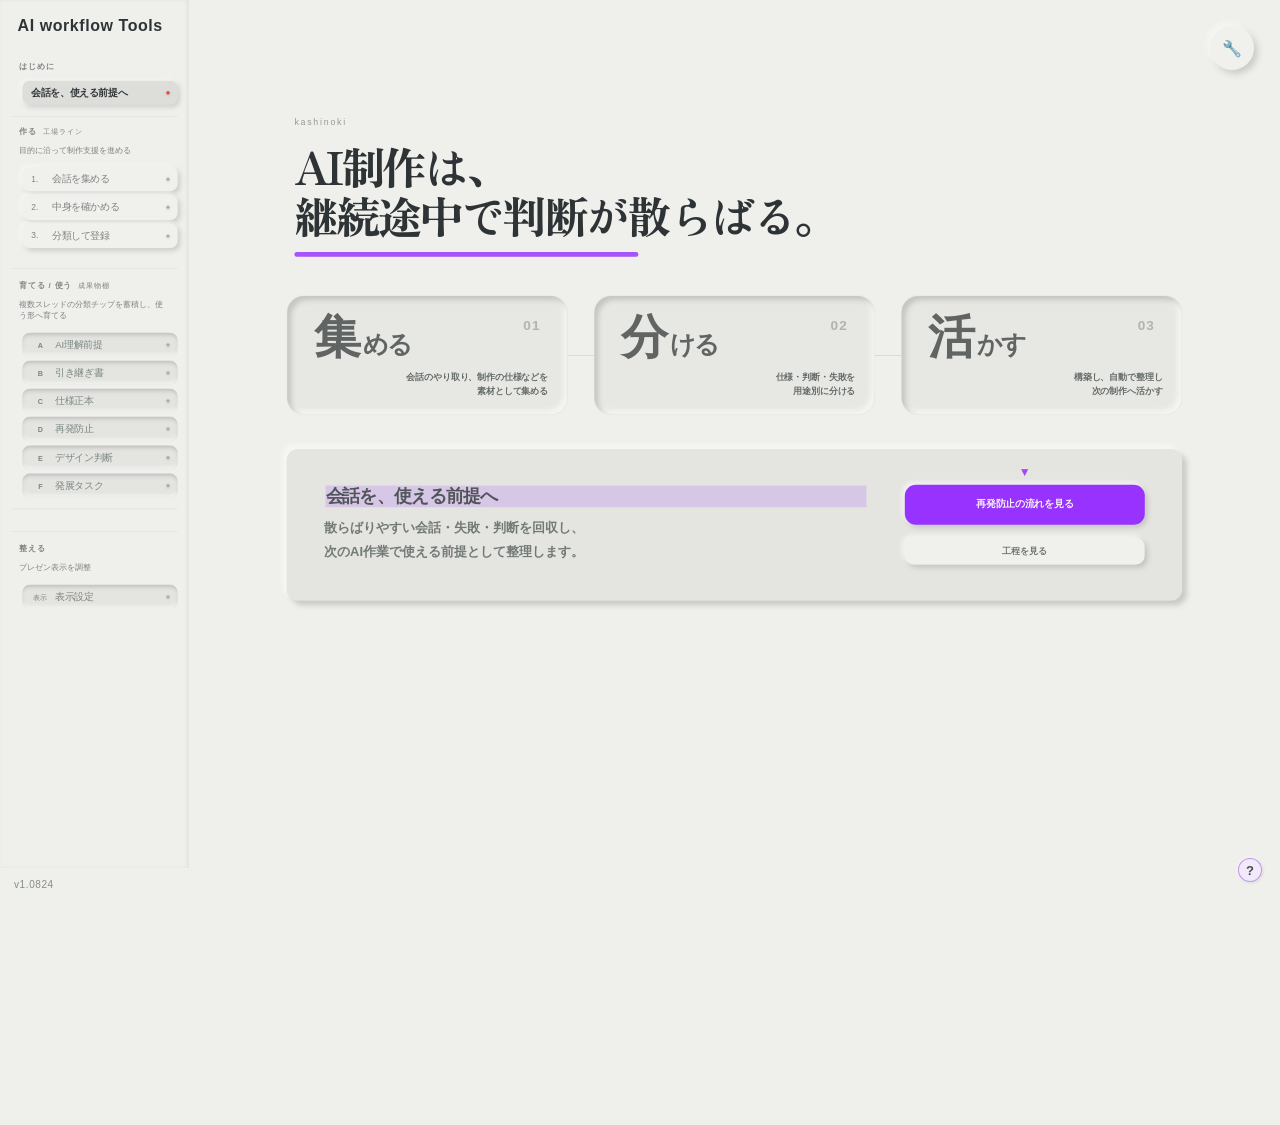
==== commit 9301521b: "Update step2 action copy" ====
--- a/system-tools/index.html
+++ b/system-tools/index.html
@@ -1116,7 +1116,7 @@
 <script id="kashinoki-v787-version-sync">
 (function(){
   'use strict';
-  const VERSION='v1.0823';
+  const VERSION='v1.0824';
   function setVersion(){
     document.querySelectorAll('.side-version, #versionText, #kashinokiFixedVersionBadge, [data-version-text]').forEach(el=>{el.textContent=VERSION;});
   }
@@ -1877,7 +1877,7 @@
           </div>
           <div class="guided-action-slot portfolio-action kashinoki-action-panel-slot">
             <div class="guided-action kashinoki-action-panel">
-              <div class="guided-action-copy"><label>今行う主操作 <span class="guided-action-badge">集める</span></label><b>デモ会話から分類チップを作り、分類して登録へ進みます</b>
+              <div class="guided-action-copy"><label>今行う主操作 <span class="guided-action-badge">分ける</span></label><b>会話内の使える箇所を分類チップにし、03で送り先を確認します</b>
                 <p>ChatGPT / User のやり取りから、プロジェクト前提・仕様・判断・改善条件・次行動として使える箇所を確認します。</p>
               </div><button class="btn primary" onclick="page('portfolio-review')">分類チップを03へ登録 ➡</button><button
                 class="workflow-secondary-link" onclick="page('portfolio-collect')">01へ戻る</button>
@@ -6953,7 +6953,7 @@
 
     /* v204: keep guide icons visible on 01-06 after dynamic re-render. */
     (function () {
-      const VERSION = 'v1.0823';
+      const VERSION = 'v1.0824';
       const IDS = ['portfolio-collect', 'portfolio-quality', 'portfolio-review', 'portfolio-current', 'portfolio-purpose', 'portfolio-next'];
       function escId(id) { return (window.CSS && CSS.escape) ? CSS.escape(id) : id.replace(/[^a-zA-Z0-9_-]/g, '\\$&'); }
       function ensureDockSlot(id) {
@@ -7019,7 +7019,7 @@
 
     /* v203: version marker */
     (function () {
-      const VERSION = 'v1.0823';
+      const VERSION = 'v1.0824';
       function setVersion() {
         const side = document.querySelector('.side-version'); if (side) side.textContent = VERSION;
         const vt = document.getElementById('versionText'); if (vt) vt.textContent = VERSION;
@@ -7032,7 +7032,7 @@
 
     /* v206: version marker */
     (function () {
-      const VERSION = 'v1.0823';
+      const VERSION = 'v1.0824';
       function setVersion() {
         const side = document.querySelector('.side-version'); if (side) side.textContent = VERSION;
         const vt = document.getElementById('versionText'); if (vt) vt.textContent = VERSION;
@@ -7180,7 +7180,7 @@
 
     /* v204: keep guide icons visible on 01-06 after dynamic re-render. */
     (function () {
-      const VERSION = 'v1.0823';
+      const VERSION = 'v1.0824';
       const IDS = ['portfolio-collect', 'portfolio-quality', 'portfolio-review', 'portfolio-current', 'portfolio-purpose', 'portfolio-next'];
       function escId(id) { return (window.CSS && CSS.escape) ? CSS.escape(id) : id.replace(/[^a-zA-Z0-9_-]/g, '\\$&'); }
       function ensureDockSlot(id) {
@@ -7246,7 +7246,7 @@
 
     /* v203: version marker */
     (function () {
-      const VERSION = 'v1.0823';
+      const VERSION = 'v1.0824';
       function setVersion() {
         const side = document.querySelector('.side-version'); if (side) side.textContent = VERSION;
         const vt = document.getElementById('versionText'); if (vt) vt.textContent = VERSION;
@@ -7830,7 +7830,7 @@
 
     /* v204: keep guide icons visible on 01-06 after dynamic re-render. */
     (function () {
-      const VERSION = 'v1.0823';
+      const VERSION = 'v1.0824';
       const IDS = ['portfolio-collect', 'portfolio-quality', 'portfolio-review', 'portfolio-current', 'portfolio-purpose', 'portfolio-next'];
       function escId(id) { return (window.CSS && CSS.escape) ? CSS.escape(id) : id.replace(/[^a-zA-Z0-9_-]/g, '\\$&'); }
       function ensureDockSlot(id) {
@@ -7896,7 +7896,7 @@
 
     /* v203: version marker */
     (function () {
-      const VERSION = 'v1.0823';
+      const VERSION = 'v1.0824';
       function setVersion() {
         const side = document.querySelector('.side-version'); if (side) side.textContent = VERSION;
         const vt = document.getElementById('versionText'); if (vt) vt.textContent = VERSION;
@@ -8012,7 +8012,7 @@
 
     /* v204: keep guide icons visible on 01-06 after dynamic re-render. */
     (function () {
-      const VERSION = 'v1.0823';
+      const VERSION = 'v1.0824';
       const IDS = ['portfolio-collect', 'portfolio-quality', 'portfolio-review', 'portfolio-current', 'portfolio-purpose', 'portfolio-next'];
       function escId(id) { return (window.CSS && CSS.escape) ? CSS.escape(id) : id.replace(/[^a-zA-Z0-9_-]/g, '\\$&'); }
       function ensureDockSlot(id) {
@@ -8078,7 +8078,7 @@
 
     /* v203: version marker */
     (function () {
-      const VERSION = 'v1.0823';
+      const VERSION = 'v1.0824';
       function setVersion() {
         const side = document.querySelector('.side-version'); if (side) side.textContent = VERSION;
         const vt = document.getElementById('versionText'); if (vt) vt.textContent = VERSION;
@@ -8209,7 +8209,7 @@
 
     /* v204: keep guide icons visible on 01-06 after dynamic re-render. */
     (function () {
-      const VERSION = 'v1.0823';
+      const VERSION = 'v1.0824';
       const IDS = ['portfolio-collect', 'portfolio-quality', 'portfolio-review', 'portfolio-current', 'portfolio-purpose', 'portfolio-next'];
       function escId(id) { return (window.CSS && CSS.escape) ? CSS.escape(id) : id.replace(/[^a-zA-Z0-9_-]/g, '\\$&'); }
       function ensureDockSlot(id) {
@@ -8275,7 +8275,7 @@
 
     /* v203: version marker */
     (function () {
-      const VERSION = 'v1.0823';
+      const VERSION = 'v1.0824';
       function setVersion() {
         const side = document.querySelector('.side-version'); if (side) side.textContent = VERSION;
         const vt = document.getElementById('versionText'); if (vt) vt.textContent = VERSION;
@@ -8401,7 +8401,7 @@
 
     /* v204: keep guide icons visible on 01-06 after dynamic re-render. */
     (function () {
-      const VERSION = 'v1.0823';
+      const VERSION = 'v1.0824';
       const IDS = ['portfolio-collect', 'portfolio-quality', 'portfolio-review', 'portfolio-current', 'portfolio-purpose', 'portfolio-next'];
       function escId(id) { return (window.CSS && CSS.escape) ? CSS.escape(id) : id.replace(/[^a-zA-Z0-9_-]/g, '\\$&'); }
       function ensureDockSlot(id) {
@@ -8467,7 +8467,7 @@
 
     /* v203: version marker */
     (function () {
-      const VERSION = 'v1.0823';
+      const VERSION = 'v1.0824';
       function setVersion() {
         const side = document.querySelector('.side-version'); if (side) side.textContent = VERSION;
         const vt = document.getElementById('versionText'); if (vt) vt.textContent = VERSION;
@@ -8566,7 +8566,7 @@
 
     /* v204: keep guide icons visible on 01-06 after dynamic re-render. */
     (function () {
-      const VERSION = 'v1.0823';
+      const VERSION = 'v1.0824';
       const IDS = ['portfolio-collect', 'portfolio-quality', 'portfolio-review', 'portfolio-current', 'portfolio-purpose', 'portfolio-next'];
       function escId(id) { return (window.CSS && CSS.escape) ? CSS.escape(id) : id.replace(/[^a-zA-Z0-9_-]/g, '\\$&'); }
       function ensureDockSlot(id) {
@@ -8632,7 +8632,7 @@
 
     /* v203: version marker */
     (function () {
-      const VERSION = 'v1.0823';
+      const VERSION = 'v1.0824';
       function setVersion() {
         const side = document.querySelector('.side-version'); if (side) side.textContent = VERSION;
         const vt = document.getElementById('versionText'); if (vt) vt.textContent = VERSION;
@@ -8667,7 +8667,7 @@
 
     /* v204: keep guide icons visible on 01-06 after dynamic re-render. */
     (function () {
-      const VERSION = 'v1.0823';
+      const VERSION = 'v1.0824';
       const IDS = ['portfolio-collect', 'portfolio-quality', 'portfolio-review', 'portfolio-current', 'portfolio-purpose', 'portfolio-next'];
       function escId(id) { return (window.CSS && CSS.escape) ? CSS.escape(id) : id.replace(/[^a-zA-Z0-9_-]/g, '\\$&'); }
       function ensureDockSlot(id) {
@@ -8733,7 +8733,7 @@
 
     /* v203: version marker */
     (function () {
-      const VERSION = 'v1.0823';
+      const VERSION = 'v1.0824';
       function setVersion() {
         const side = document.querySelector('.side-version'); if (side) side.textContent = VERSION;
         const vt = document.getElementById('versionText'); if (vt) vt.textContent = VERSION;
@@ -8817,7 +8817,7 @@
 
     /* v204: keep guide icons visible on 01-06 after dynamic re-render. */
     (function () {
-      const VERSION = 'v1.0823';
+      const VERSION = 'v1.0824';
       const IDS = ['portfolio-collect', 'portfolio-quality', 'portfolio-review', 'portfolio-current', 'portfolio-purpose', 'portfolio-next'];
       function escId(id) { return (window.CSS && CSS.escape) ? CSS.escape(id) : id.replace(/[^a-zA-Z0-9_-]/g, '\\$&'); }
       function ensureDockSlot(id) {
@@ -8883,7 +8883,7 @@
 
     /* v203: version marker */
     (function () {
-      const VERSION = 'v1.0823';
+      const VERSION = 'v1.0824';
       function setVersion() {
         const side = document.querySelector('.side-version'); if (side) side.textContent = VERSION;
         const vt = document.getElementById('versionText'); if (vt) vt.textContent = VERSION;
@@ -8899,7 +8899,7 @@
 
   <script id="kashinoki-v192-next-page-single-structure">
     (() => {
-      const VERSION = 'v1.0823';
+      const VERSION = 'v1.0824';
       const $ = (q, root = document) => root.querySelector(q);
       const setVersion = () => { const side = document.querySelector('.side-version'); if (side) side.textContent = VERSION; const vt = document.getElementById('versionText'); if (vt) vt.textContent = VERSION; };
       const esc = (v) => String(v ?? '').replace(/[&<>\"]/g, c => ({ '&': '&amp;', '<': '&lt;', '>': '&gt;', '\"': '&quot;' }[c] || c));
@@ -9006,7 +9006,7 @@
 
     /* v204: keep guide icons visible on 01-06 after dynamic re-render. */
     (function () {
-      const VERSION = 'v1.0823';
+      const VERSION = 'v1.0824';
       const IDS = ['portfolio-collect', 'portfolio-quality', 'portfolio-review', 'portfolio-current', 'portfolio-purpose', 'portfolio-next'];
       function escId(id) { return (window.CSS && CSS.escape) ? CSS.escape(id) : id.replace(/[^a-zA-Z0-9_-]/g, '\\$&'); }
       function ensureDockSlot(id) {
@@ -9072,7 +9072,7 @@
 
     /* v203: version marker */
     (function () {
-      const VERSION = 'v1.0823';
+      const VERSION = 'v1.0824';
       function setVersion() {
         const side = document.querySelector('.side-version'); if (side) side.textContent = VERSION;
         const vt = document.getElementById('versionText'); if (vt) vt.textContent = VERSION;
@@ -9088,7 +9088,7 @@
 
   <script id="kashinoki-v193-version-script">
     (() => {
-      const VERSION = 'v1.0823';
+      const VERSION = 'v1.0824';
       const setVersion = () => {
         const side = document.querySelector('.side-version');
         if (side) side.textContent = VERSION;
@@ -9105,7 +9105,7 @@
 
     /* v204: keep guide icons visible on 01-06 after dynamic re-render. */
     (function () {
-      const VERSION = 'v1.0823';
+      const VERSION = 'v1.0824';
       const IDS = ['portfolio-collect', 'portfolio-quality', 'portfolio-review', 'portfolio-current', 'portfolio-purpose', 'portfolio-next'];
       function escId(id) { return (window.CSS && CSS.escape) ? CSS.escape(id) : id.replace(/[^a-zA-Z0-9_-]/g, '\\$&'); }
       function ensureDockSlot(id) {
@@ -9171,7 +9171,7 @@
 
     /* v203: version marker */
     (function () {
-      const VERSION = 'v1.0823';
+      const VERSION = 'v1.0824';
       function setVersion() {
         const side = document.querySelector('.side-version'); if (side) side.textContent = VERSION;
         const vt = document.getElementById('versionText'); if (vt) vt.textContent = VERSION;
@@ -9187,7 +9187,7 @@
 
   <script id="kashinoki-v198-purpose-left-height-center-fit-js">
     (() => {
-      const VERSION = 'v1.0823';
+      const VERSION = 'v1.0824';
       let raf = 0;
       function setVersion() {
         const side = document.querySelector('.side-version');
@@ -9262,7 +9262,7 @@
 
     /* v204: keep guide icons visible on 01-06 after dynamic re-render. */
     (function () {
-      const VERSION = 'v1.0823';
+      const VERSION = 'v1.0824';
       const IDS = ['portfolio-collect', 'portfolio-quality', 'portfolio-review', 'portfolio-current', 'portfolio-purpose', 'portfolio-next'];
       function escId(id) { return (window.CSS && CSS.escape) ? CSS.escape(id) : id.replace(/[^a-zA-Z0-9_-]/g, '\\$&'); }
       function ensureDockSlot(id) {
@@ -9328,7 +9328,7 @@
 
     /* v203: version marker */
     (function () {
-      const VERSION = 'v1.0823';
+      const VERSION = 'v1.0824';
       function setVersion() {
         const side = document.querySelector('.side-version'); if (side) side.textContent = VERSION;
         const vt = document.getElementById('versionText'); if (vt) vt.textContent = VERSION;
@@ -9343,7 +9343,7 @@
 
   <script id="kashinoki-v202-version">
     (() => {
-      const VERSION = 'v1.0823';
+      const VERSION = 'v1.0824';
       const setVersion = () => {
         const side = document.querySelector('.side-version'); if (side) side.textContent = VERSION;
         const vt = document.getElementById('versionText'); if (vt) vt.textContent = VERSION;
@@ -9356,7 +9356,7 @@
 
     /* v204: keep guide icons visible on 01-06 after dynamic re-render. */
     (function () {
-      const VERSION = 'v1.0823';
+      const VERSION = 'v1.0824';
       const IDS = ['portfolio-collect', 'portfolio-quality', 'portfolio-review', 'portfolio-current', 'portfolio-purpose', 'portfolio-next'];
       function escId(id) { return (window.CSS && CSS.escape) ? CSS.escape(id) : id.replace(/[^a-zA-Z0-9_-]/g, '\\$&'); }
       function ensureDockSlot(id) {
@@ -9422,7 +9422,7 @@
 
     /* v203: version marker */
     (function () {
-      const VERSION = 'v1.0823';
+      const VERSION = 'v1.0824';
       function setVersion() {
         const side = document.querySelector('.side-version'); if (side) side.textContent = VERSION;
         const vt = document.getElementById('versionText'); if (vt) vt.textContent = VERSION;
@@ -9439,7 +9439,7 @@
 
   <script id="kashinoki-v208-review-guide-script">
     (function () {
-      const VERSION = 'v1.0823';
+      const VERSION = 'v1.0824';
       function setVersion() {
         const side = document.querySelector('.side-version'); if (side) side.textContent = VERSION;
         const vt = document.getElementById('versionText'); if (vt) vt.textContent = VERSION;
@@ -9476,7 +9476,7 @@
 
   <script id="kashinoki-v214-artifact-guide-script">
     (function () {
-      const VERSION = 'v1.0823';
+      const VERSION = 'v1.0824';
       const IDS = ['artifact-intent', 'artifact-handoff', 'artifact-spec', 'artifact-countermeasure', 'artifact-design', 'artifact-ideas'];
       function setVersion() {
         const side = document.querySelector('.side-version'); if (side) side.textContent = VERSION;
@@ -9601,7 +9601,7 @@
 
   <script id="kashinoki-v620-portfolio-flow-arrow-script">
     (function () {
-      const VERSION = 'v1.0823';
+      const VERSION = 'v1.0824';
       const STACK_QUERY = '(max-width:900px)';
       const HORIZONTAL_START_OFFSET = 32;
       const HORIZONTAL_END_OFFSET = -8;
@@ -9890,7 +9890,7 @@
 
   <script id="kashinoki-v226-guide-control-stabilizer">
     (function () {
-      const VERSION = 'v1.0823';
+      const VERSION = 'v1.0824';
       const CONTROLLED = new Set(['portfolio-quality', 'portfolio-review']);
       function setVersion() { const vt = document.getElementById('versionText'); if (vt) vt.textContent = VERSION; const side = document.querySelector('.side-version'); if (side) side.textContent = VERSION; }
       function activeId() { return document.querySelector('.page.active')?.id || ''; }
@@ -9952,7 +9952,7 @@
 
   <script id="kashinoki-v230-review-guide-auto-finish">
     (function () {
-      const VERSION = 'v1.0823';
+      const VERSION = 'v1.0824';
       const PAGE_ID = 'portfolio-review';
       const FINISH_AFTER_MS = 6900;
       let timer = 0;
@@ -10095,7 +10095,7 @@
   <script id="kashinoki-v410-wrench-stabilizer">
     (function () {
       'use strict';
-      const VERSION = 'v1.0823';
+      const VERSION = 'v1.0824';
       function setVersion() {
         const side = document.querySelector('.side-version'); if (side) side.textContent = VERSION;
         const vt = document.getElementById('versionText'); if (vt) vt.textContent = VERSION;
@@ -10174,7 +10174,7 @@
 (function(){
   'use strict';
   const START_ID = 'kashinoki-start';
-  const VERSION = 'v1.0823';
+  const VERSION = 'v1.0824';
   function activeId(){ return document.querySelector('.page.active')?.id || ''; }
   function hideStartGuide(){
     const controls = document.getElementById('floatingGuideControls');
@@ -10261,7 +10261,7 @@
 (function(){
   'use strict';
   const START_ID = 'kashinoki-start';
-  const VERSION = 'v1.0823';
+  const VERSION = 'v1.0824';
   function activeId(){ return document.querySelector('.page.active')?.id || ''; }
   function controls(){ return document.getElementById('floatingGuideControls'); }
   function clearStartHiddenState(id){
@@ -10505,7 +10505,7 @@
 <script id="kashinoki-v785-step1-flow-replay-sync">
 (function(){
   'use strict';
-  const VERSION='v1.0823';
+  const VERSION='v1.0824';
   function setVersion(){
     document.querySelectorAll('.side-version, #versionText, #kashinokiFixedVersionBadge, [data-version-text]').forEach(el=>{el.textContent=VERSION;});
   }
@@ -10581,7 +10581,7 @@
 <script id="kashinoki-v786-step1-flow-replay-event-sync">
 (function(){
   'use strict';
-  const VERSION='v1.0823';
+  const VERSION='v1.0824';
   function setVersion(){
     document.querySelectorAll('.side-version, #versionText, #kashinokiFixedVersionBadge, [data-version-text]').forEach(el=>{el.textContent=VERSION;});
   }
@@ -10625,7 +10625,7 @@
 <script id="kashinoki-v790-version-sync">
 (function(){
   'use strict';
-  const VERSION='v1.0823';
+  const VERSION='v1.0824';
   function setVersion(){
     document.querySelectorAll('.side-version, #versionText, #kashinokiFixedVersionBadge, [data-version-text]').forEach(el=>{el.textContent=VERSION;});
   }
@@ -10798,7 +10798,7 @@
 </style>
 <script id="v688-left-bottom-version-script">
 (function(){
-  const RELEASE_VERSION = 'v1.0823';
+  const RELEASE_VERSION = 'v1.0824';
   function setReleaseVersion(){
     let badge = document.getElementById('kashinokiFixedVersionBadge');
     if(!badge){
@@ -10822,7 +10822,7 @@
 
 <script>
 (function(){
-  const VERSION = 'v1.0823';
+  const VERSION = 'v1.0824';
   function setFinalVersion(){
     document.querySelectorAll('.side-version, #versionText, [data-version-text]').forEach(el=>{ el.textContent = VERSION; });
   }
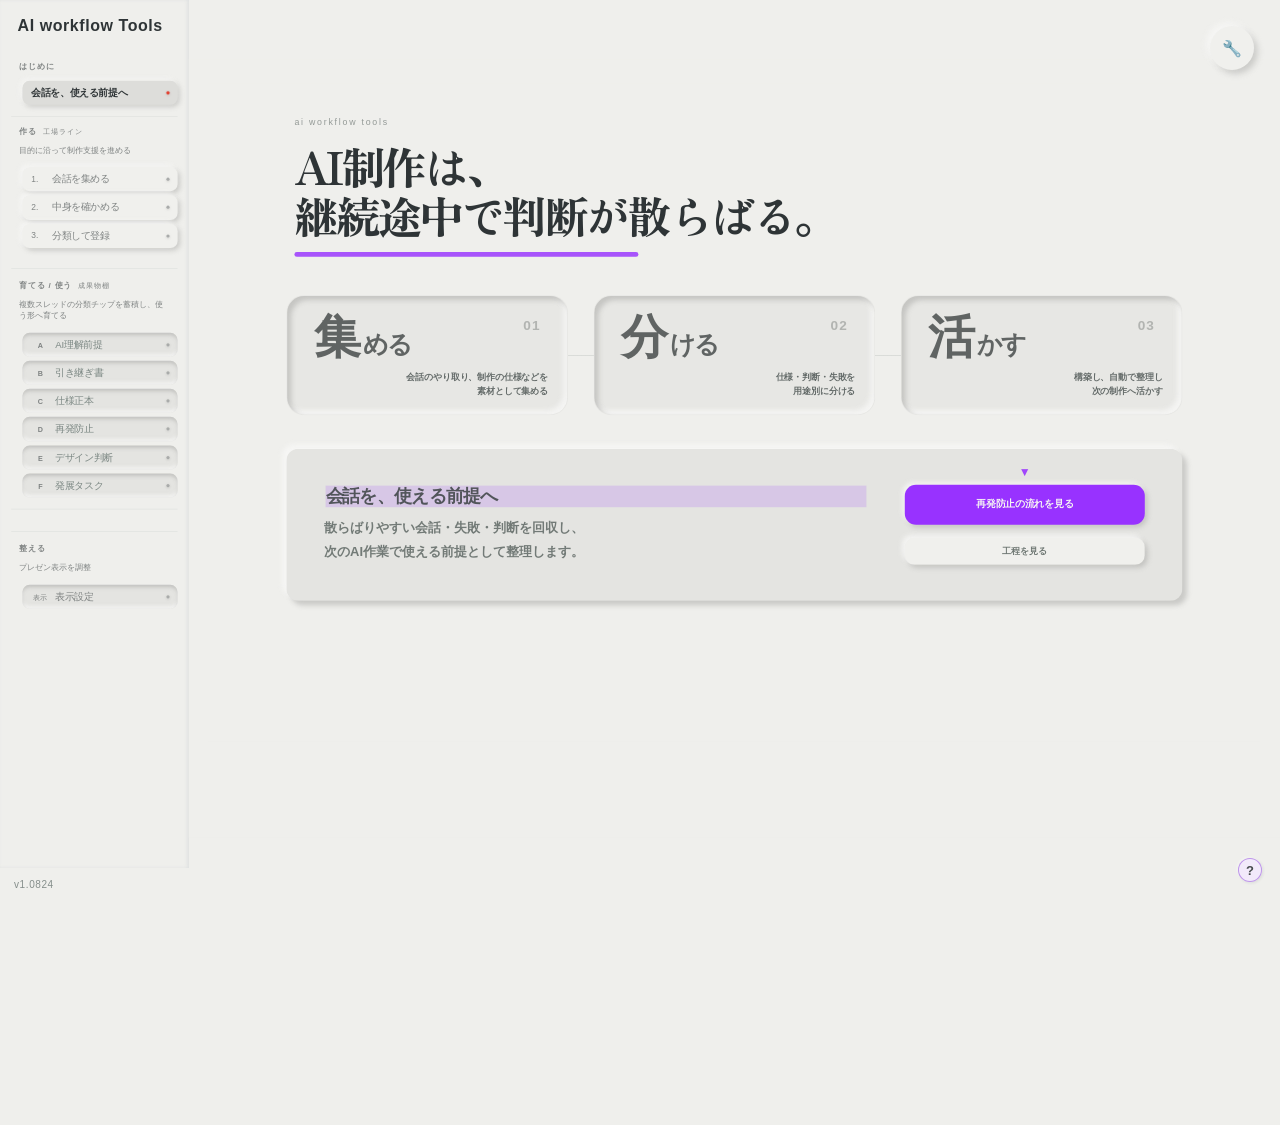
==== commit 897f8052: "Fix start intro workflow naming" ====
--- a/system-tools/index.html
+++ b/system-tools/index.html
@@ -1494,7 +1494,7 @@
 
         <section class="page active kashinoki-start-page" id="kashinoki-start">
           <div class="start-hero">
-            <div class="start-title-block start-reveal start-title"><span class="start-overline">kashinoki</span>
+            <div class="start-title-block start-reveal start-title"><span class="start-overline">AI workflow Tools</span>
               <h2><span class="start-title-line">AI制作は、</span><span
                   class="start-title-line start-title-keep">継続途中で判断が散らばる。</span></h2>
               
@@ -1808,7 +1808,7 @@
       </article><article class="ck-step1-flow-step">
         <div class="ck-step1-flow-icon"><img src="assets/step1-flow-icons/05_load_kashinoki.svg" alt="" loading="eager"></div>
         <div class="ck-step1-flow-num">5</div>
-        <div class="ck-step1-flow-label"><span>KashinoKiで</span><span>仕様・判断を整理</span></div>
+        <div class="ck-step1-flow-label"><span>AI workflow Toolsで</span><span>仕様・判断を整理</span></div>
         <span class="ck-step1-flow-arrow" aria-hidden="true"></span>
       </article><article class="ck-step1-flow-step">
         <div class="ck-step1-flow-icon"><img src="assets/step1-flow-icons/06_next_ai_use_tags.svg" alt="" loading="eager"></div>
@@ -6056,7 +6056,7 @@
           raw_export_type: raw.exportType,
           raw_capture_status: raw.capture?.status || '',
           source_url: raw.source?.url || '',
-          source_note: 'KashinoKi ChatGPT JSON Exporter v0.2.2で取得した最新の会話JSONから、STEP 1表示用に読込・集計しています。'
+          source_note: 'AI workflow Tools ChatGPT JSON Exporter v0.2.2で取得した最新の会話JSONから、STEP 1表示用に読込・集計しています。'
         };
       }
       if (Array.isArray(raw.candidates)) return { ...raw, filename: filename || raw.filename || PORTFOLIO_DEMO_SAMPLE_FILE.split('/').pop() };
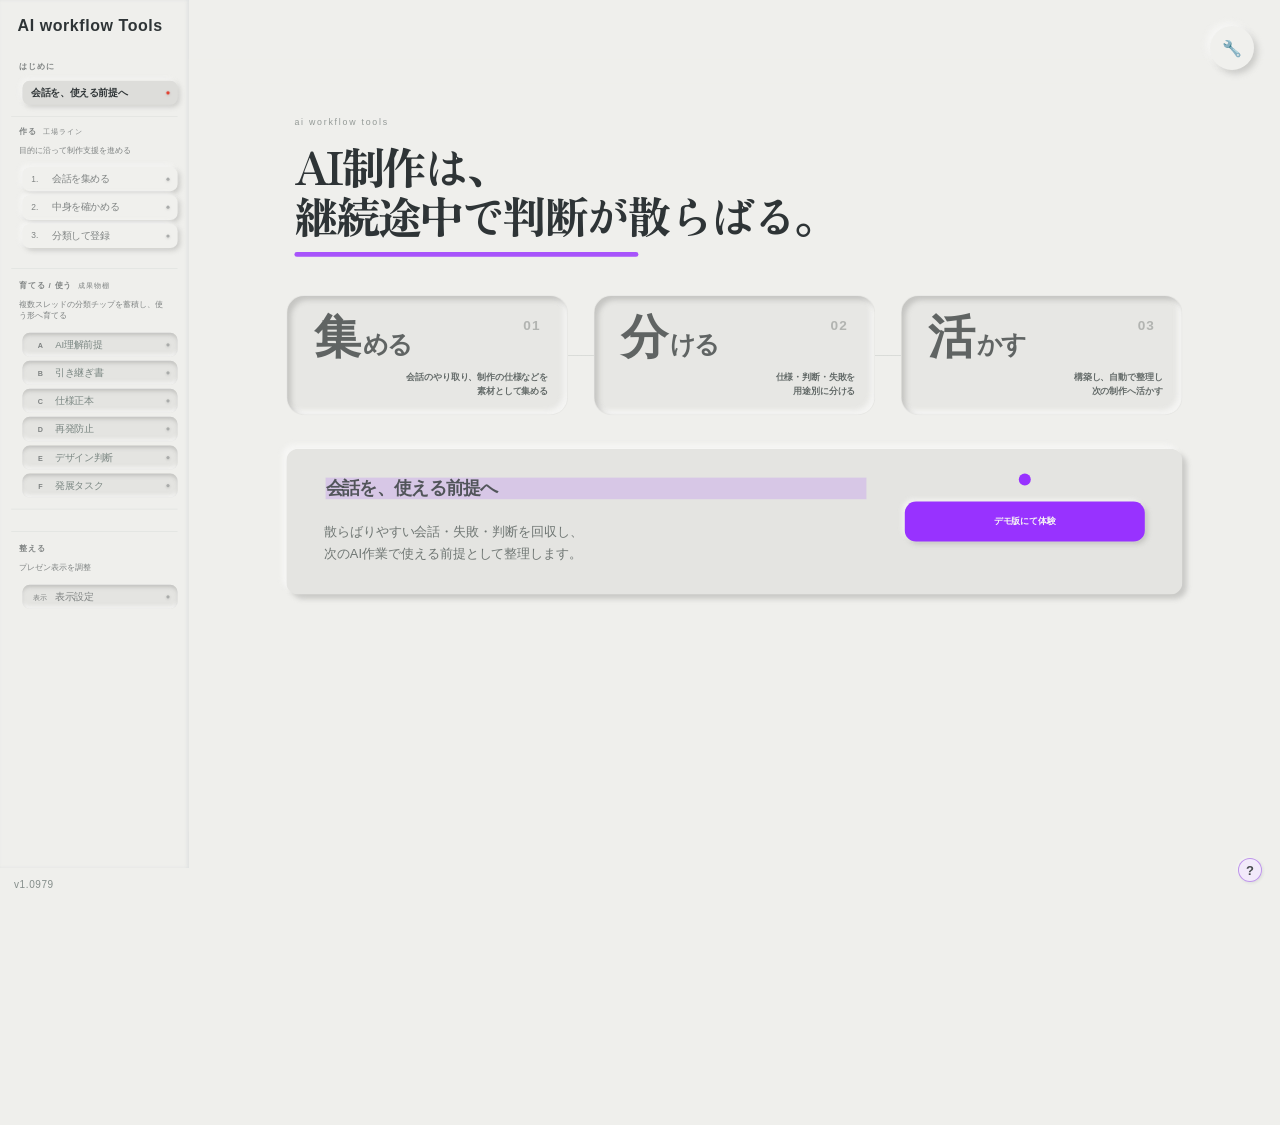
==== commit 28c330b4: "Publish system-tools v1.0979" ====
--- a/system-tools/index.html
+++ b/system-tools/index.html
@@ -334,7 +334,20 @@
       width: 100%;
       box-sizing: border-box;
     }
-  </style>
+  
+  .import-direct-card{display:flex;align-items:center;justify-content:space-between;gap:14px;padding:14px 18px!important;margin-bottom:10px;}
+  .import-direct-card b{display:block;font-size:14px;}
+  .import-direct-card p{margin:4px 0 0;font-size:12px;line-height:1.5;opacity:.72;}
+  .import-direct-card .btn{white-space:nowrap;}
+  .ai-thread-read-status{display:flex;align-items:center;justify-content:space-between;gap:10px;padding:10px 14px!important;margin:0 0 10px;border-radius:16px;font-size:12px;line-height:1.45;}
+  .ai-thread-read-status b{display:block;font-size:13px;margin-bottom:2px;}
+  .ai-thread-read-status small{display:block;opacity:.7;}
+  .ai-thread-read-status .status-pills{display:flex;flex-wrap:wrap;gap:6px;justify-content:flex-end;}
+  .ai-thread-read-status .status-pills span{display:inline-flex;align-items:center;min-height:22px;padding:3px 8px;border-radius:999px;background:rgba(255,255,255,.46);box-shadow:inset 0 1px 0 rgba(255,255,255,.32);white-space:nowrap;}
+  .ai-thread-read-status.is-empty{opacity:.82;}
+  .ai-thread-read-status.is-active{outline:1px solid rgba(122,116,210,.25);}
+  @media(max-width:760px){.import-direct-card{align-items:stretch;flex-direction:column}.import-direct-card .btn{width:100%;}.ai-thread-read-status{align-items:stretch;flex-direction:column}.ai-thread-read-status .status-pills{justify-content:flex-start;}}
+</style>
 
   <link rel="stylesheet" href="assets/kashinoki-workflow-03plus-v422-layout.css?v=1.0820">
   <link rel="stylesheet" href="assets/kashinoki-workflow-accent-panels-v436.css?v=1.0820">
@@ -383,6 +396,7 @@
        The diagram is no longer a card inside a card; it only lays out contents. */
     #portfolio-collect .ck-step1-flow-cue{
       --ck-flow-accent:var(--nm-accent,var(--kashinoki-accent,#962eff));
+      --ck-step1-collect-panel-bg:#eadff1;
       --ck-flow-bg:var(--neumo-raised,var(--nm-shared-surface,#efefec));
       --ck-flow-text:#252b2b;
       --ck-flow-muted:rgba(37,43,43,.64);
@@ -448,7 +462,7 @@
       clip-path:polygon(0 0,100% 0,100% 100%,0 100%,25px 50%);
       border-radius:0 999px 999px 0;
     }
-    #portfolio-collect .ck-step1-phase-collect{background:var(--kashinoki-accent-10,color-mix(in srgb,var(--ck-flow-accent) 10%,#efefec));}
+    #portfolio-collect .ck-step1-phase-collect{background:var(--ck-step1-collect-panel-bg);}
     #portfolio-collect .ck-step1-phase-sort{background:rgba(209,230,236,.62);}
     #portfolio-collect .ck-step1-phase-use{background:rgba(219,235,211,.72);}
     #portfolio-collect .ck-step1-phase span{
@@ -685,7 +699,7 @@
       top:24px!important;
       left:calc(100% - 8px)!important;
       width:24px!important;
-      height:28px!important;
+      height:33.6px!important;
       opacity:.48!important;
     }
     #portfolio-collect .ck-step1-flow-arrow::before{
@@ -1116,7 +1130,7 @@
 <script id="kashinoki-v787-version-sync">
 (function(){
   'use strict';
-  const VERSION='v1.0824';
+  const VERSION='v1.0979';
   function setVersion(){
     document.querySelectorAll('.side-version, #versionText, #kashinokiFixedVersionBadge, [data-version-text]').forEach(el=>{el.textContent=VERSION;});
   }
@@ -1156,7 +1170,7 @@
       top:24px!important;
       left:calc(100% - 10px)!important;
       width:24px!important;
-      height:28px!important;
+      height:33.6px!important;
       pointer-events:none!important;
       z-index:5!important;
     }
@@ -1212,28 +1226,26 @@
   }
 </style>
 
-<script id="kashinoki-v790-demo-mode-force-on">
+<script id="clipknowledge-v10832-demo-mode-default-off">
 (function(){
   'use strict';
   const KEY='kashinoki_demo_mode_setting_v1';
-  function forceOn(){
-    try{ localStorage.setItem(KEY,'1'); }catch(e){}
-    try{ window.DEMO_MODE_SETTING = true; }catch(e){}
-    document.body?.classList.add('demo-mode-setting-on');
+  function defaultOff(){
+    try{ if(localStorage.getItem(KEY) == null) localStorage.setItem(KEY,'0'); }catch(e){}
+    try{ window.DEMO_MODE_SETTING = false; }catch(e){}
+    document.body?.classList.remove('demo-mode-setting-on');
     const toggle=document.getElementById('demoModeToggle');
     if(toggle){
-      toggle.classList.add('is-on');
-      toggle.setAttribute('aria-pressed','true');
+      toggle.classList.remove('is-on');
+      toggle.setAttribute('aria-pressed','false');
       const span=toggle.querySelector('span');
-      if(span) span.textContent='ON';
-    }
-  }
-  document.addEventListener('DOMContentLoaded', forceOn);
-  window.addEventListener('load', forceOn);
-  window.addEventListener('storage', forceOn);
-  setTimeout(forceOn,0);
-  setTimeout(forceOn,400);
-  setTimeout(forceOn,1200);
+      if(span) span.textContent='OFF';
+    }
+  }
+  document.addEventListener('DOMContentLoaded', defaultOff);
+  window.addEventListener('load', defaultOff);
+  setTimeout(defaultOff,0);
+  setTimeout(defaultOff,400);
 })();
 </script>
 
@@ -1437,7 +1449,208 @@
   #portfolio-collect .ck-step1-flow-step:nth-child(5) .ck-step1-flow-icon img{--ck-icon-delay:2.80s!important;}
   #portfolio-collect .ck-step1-flow-step:nth-child(6) .ck-step1-flow-icon img{--ck-icon-delay:3.17s!important;}
 </style>
-
+<style id="kashinoki-v10884-start-arrow-and-step2-restore">
+  #kashinoki-start #ckStartDemoExperienceButton.start-demo-button{
+    position:relative!important;
+    overflow:visible!important;
+    display:inline-flex!important;
+    align-items:center!important;
+    justify-content:center!important;
+    text-align:center!important;
+  }
+</style>
+
+
+<style id="kashinoki-v10885-step2-read-status-guide-fix">
+  /* v1.0979: 無効化。STEP2読込状態パネルの表示は assets/workflow/workflow-02.js の jv02 シーケンスに一本化。 */
+</style>
+
+<style id="kashinoki-v1092-step2-enter-sequence-spec">
+  /* v1.0979: 無効化。active:not(.workflow-animate) で読込状態パネルを隠す方式は、workflow-02.js が workflow-animate を外した後に表示不能になるため使用しない。 */
+</style>
+
+
+<style id="kashinoki-v10898-start-copy-weight-size-fix">
+  #kashinoki-start .start-demo-copy{
+    margin:18px 0 0!important;
+    color:rgba(66,76,73,.72)!important;
+    font-size:16px!important;
+    font-weight:400!important;
+    line-height:1.68!important;
+    letter-spacing:.01em!important;
+  }
+  #kashinoki-start .start-demo-copy span{
+    display:block!important;
+  }
+</style>
+
+
+<style id="clipknowledge-v10942-demo-jump-integrated-clean">
+  .step-empty-heading-row{
+    display:flex;
+    align-items:center;
+    justify-content:space-between;
+    gap:28px;
+    width:100%;
+  }
+  .step-empty-jump-btn.ck-step1-demo-jump-cta{
+    min-width:210px!important;
+    width:auto!important;
+    height:44px!important;
+    min-height:44px!important;
+    padding:0 22px!important;
+    border:0!important;
+    border-radius:16px!important;
+    display:inline-flex!important;
+    align-items:center!important;
+    justify-content:center!important;
+    flex:0 0 auto!important;
+    font-size:13px!important;
+    line-height:1!important;
+    font-weight:900!important;
+    letter-spacing:.01em!important;
+    white-space:nowrap!important;
+    background:var(--nm-accent, var(--kashinoki-accent, var(--accent, #962eff)))!important;
+    background-color:var(--nm-accent, var(--kashinoki-accent, var(--accent, #962eff)))!important;
+    color:var(--nm-accent-ink, #fff)!important;
+    -webkit-text-fill-color:var(--nm-accent-ink, #fff)!important;
+    box-shadow:6px 6px 14px rgba(108,86,132,.22), -5px -5px 12px rgba(255,255,255,.72), 0 0 0 1px var(--kashinoki-accent-22, rgba(150,46,255,.22)) inset!important;
+  }
+  #portfolio-quality .workflow-fallback-view .step-empty-jump-btn.ck-step1-demo-jump-cta,
+  #portfolio-review .kashinoki03-step1-jump-area .step-empty-jump-btn.ck-step1-demo-jump-cta,
+  #portfolio-review .kashinoki03-bottom-action .step-empty-jump-btn.ck-step1-demo-jump-cta{
+    min-width:210px!important;
+    height:44px!important;
+    min-height:44px!important;
+    padding:0 22px!important;
+    border-radius:16px!important;
+    font-size:13px!important;
+  }
+  .kashinoki03-step1-jump-area{
+    display:flex;
+    justify-content:flex-end;
+    align-items:center;
+    padding:26px 28px;
+    margin-top:22px;
+    border-radius:20px;
+    background:rgba(255,255,255,.48);
+  }
+  /* 未読込時は、renderCaptureQuality() が付与する状態classだけで通常CTAを止める。
+     旧 :has(.workflow-fallback-view) 判定は、読込後に残った待機DOMまで拾って通常CTAを消すため使わない。 */
+  #portfolio-quality.kashinoki02-unloaded .guided-action .workflow-primary-target,
+  #portfolio-quality.kashinoki02-unloaded .guided-action .btn.primary:not(.ck-step1-demo-jump-cta),
+  #portfolio-review:has(.kashinoki03-step1-jump-area) [data-kashinoki03-register],
+  #portfolio-review:has(.kashinoki03-step1-jump-area) .kashinoki03-register-done{
+    display:none!important;
+  }
+  #portfolio-quality.kashinoki02-unloaded .guided-action .workflow-primary-target .ck-codepen-bounce,
+  #portfolio-quality.kashinoki02-unloaded .guided-action .btn.primary:not(.ck-step1-demo-jump-cta) .ck-codepen-bounce,
+  #portfolio-review:has(.kashinoki03-step1-jump-area) [data-kashinoki03-register] .ck-codepen-bounce{
+    display:none!important;
+  }
+</style>
+<style id="clipknowledge-v10924-demo-registration-io-disabled">
+  #settingsRegistrationPane .registration-protect-actions .demo-disabled,
+  #settingsRegistrationPane .registration-protect-actions .demo-disabled:disabled{
+    opacity:.42;
+    filter:saturate(.55);
+    cursor:not-allowed;
+    pointer-events:none;
+  }
+</style>
+
+
+
+<style id="clipknowledge-v10965-step2-step3-guide-demo-jump-restored">
+  /* STEP2 / STEP3 の未読込デモ移動ボタンは、workflow-step-guide の右端へ統合する。
+     下部CTAや本文カード側へ別ボタンを残さない。 */
+  #portfolio-quality .workflow-step-guide.workflow02-step-intro,
+  #portfolio-review .workflow-step-guide.workflow03-step-intro{
+    display:flex!important;
+    align-items:center!important;
+    gap:18px!important;
+  }
+  #portfolio-quality .workflow02-step-intro .workflow-step-number,
+  #portfolio-review .workflow03-step-intro .workflow-step-number{
+    flex:0 0 auto!important;
+  }
+  #portfolio-quality .workflow02-step-intro .workflow-step-copy,
+  #portfolio-review .workflow03-step-intro .workflow-step-copy{
+    flex:1 1 auto!important;
+    min-width:0!important;
+  }
+  #portfolio-quality .workflow02-step-intro .ck-step-guide-demo-jump,
+  #portfolio-review .workflow03-step-intro .ck-step-guide-demo-jump{
+    box-sizing:border-box!important;
+    width:180px!important;
+    min-width:180px!important;
+    max-width:180px!important;
+    height:33.6px!important;
+    min-height:33.6px!important;
+    max-height:33.6px!important;
+    flex:0 0 180px!important;
+    margin-left:auto!important;
+    padding:0!important;
+    border:0!important;
+    border-radius:9.6px!important;
+    font-size:10.8px!important;
+    font-weight:500!important;
+    line-height:1!important;
+    letter-spacing:.005em!important;
+    white-space:nowrap!important;
+    display:inline-flex!important;
+    align-items:center!important;
+    justify-content:center!important;
+    text-align:center!important;
+    position:relative!important;
+    overflow:visible!important;
+  }
+  /* v1.0979: STEP2 / STEP3上部ボタンは状態で表記を切り替える。
+     STEP1未確定: 「中身を確かめる」へ移動。
+     STEP1確定済み・STEP2未転送: STEP3は「分類チップを03へ登録」へ移動。
+     STEP2転送済み: STEP3上部ボタンを非表示にして下部CTAを表示。 */
+  #portfolio-quality.kashinoki02-loaded .workflow02-step-intro .ck-step-guide-demo-jump,
+  #portfolio-quality[data-kashinoki02-loaded="true"] .workflow02-step-intro .ck-step-guide-demo-jump,
+  #portfolio-review.j03-transfer-ready .workflow03-step-intro .ck-step-guide-demo-jump{
+    display:none!important;
+  }
+  #portfolio-quality.kashinoki02-unloaded .workflow02-step-intro .ck-step-guide-demo-jump,
+  #portfolio-quality[data-kashinoki02-loaded="false"] .workflow02-step-intro .ck-step-guide-demo-jump,
+  #portfolio-review.j03-unloaded .workflow03-step-intro .ck-step-guide-demo-jump,
+  #portfolio-review.j03-step1-pending .workflow03-step-intro .ck-step-guide-demo-jump,
+  #portfolio-review.j03-transfer-pending .workflow03-step-intro .ck-step-guide-demo-jump{
+    display:inline-flex!important;
+  }
+  #portfolio-quality.kashinoki02-step1-pending .workflow02-step-intro .ck-step-guide-demo-jump,
+  #portfolio-review.j03-step1-pending .workflow03-step-intro .ck-step-guide-demo-jump,
+  #portfolio-review.j03-transfer-pending .workflow03-step-intro .ck-step-guide-demo-jump{
+    width:216px!important;
+    min-width:216px!important;
+    max-width:216px!important;
+    flex-basis:216px!important;
+  }
+  /* v1.0979: STEP3下部CTAパネルは状態に関わらず表示する。 */
+  #portfolio-review .kashinoki03-bottom-action{
+    display:block!important;
+  }
+  #portfolio-quality .workflow02-step-intro .ck-step-guide-demo-jump > .ck-codepen-bounce,
+  #portfolio-review .workflow03-step-intro .ck-step-guide-demo-jump > .ck-codepen-bounce{
+    display:block!important;
+    width:15px!important;
+  }
+  #portfolio-quality .workflow02-step-intro .ck-step-guide-demo-jump > .ck-codepen-bounce .loading_04,
+  #portfolio-review .workflow03-step-intro .ck-step-guide-demo-jump > .ck-codepen-bounce .loading_04,
+  #portfolio-quality .workflow02-step-intro .ck-step-guide-demo-jump > .ck-codepen-bounce .loading_04:before,
+  #portfolio-review .workflow03-step-intro .ck-step-guide-demo-jump > .ck-codepen-bounce .loading_04:before{
+    width:15px!important;
+  }
+  #portfolio-quality .workflow-fallback-view .ck-step1-demo-jump-cta:not(.ck-step-guide-demo-jump),
+  #portfolio-review .kashinoki03-bottom-action .ck-step1-demo-jump-cta:not(.ck-step-guide-demo-jump),
+  #portfolio-review .kashinoki03-step1-jump-area,
+  #portfolio-review .kashinoki03-step1-jump-area .ck-step1-demo-jump-cta{
+    display:none!important;
+  }
+</style>
 </head>
 
 <body class="theme-neumorphism">
@@ -1512,12 +1725,9 @@
             </div>
             <div class="card start-demo-panel start-reveal demo-panel">
               <span class="start-demo-kicker">会話を、使える前提へ</span>
-              <div class="start-demo-copy presentation-story-copy">
-                <p>散らばりやすい会話・失敗・判断を回収し、<br>次のAI作業で使える前提として整理します。</p>
-              </div>
-              <div class="start-demo-action start-reveal demo-action">
-                <button class="btn primary start-demo-button" type="button" onclick="startPortfolioDemo()">再発防止の流れを見る</button>
-                <button class="btn secondary start-flow-button" type="button" onclick="skipSampleAndOpenMainFlow()">工程を見る</button>
+              <p class="start-demo-copy"><span>散らばりやすい会話・失敗・判断を回収し、</span><span>次のAI作業で使える前提として整理します。</span></p>
+              <div class="start-demo-action">
+                <button type="button" id="ckStartDemoExperienceButton" class="btn primary start-flow-button start-demo-button">デモ版にて体験</button>
               </div>
             </div>
           </div>
@@ -1542,10 +1752,10 @@
                   accept=".json" hidden></div>
             </div>
             <div class="card backup-panel">
-              <h3>Conversation Captureデータ</h3>
-              <p>機能拡張側で書き出したバックアップJSONを、AI workflow Tools本体のIMPORTキューへ取り込みます。</p>
+              <h3>AIスレッド回収データ</h3>
+              <p>ClipKnowledge AI Thread Collectorで書き出したJSONを、AI workflow Tools本体のIMPORTキューへ取り込みます。</p>
               <div class="backup-actions"><label class="btn primary"
-                  for="captureBackupImportFile">Captureバックアップを読み込む</label><input id="captureBackupImportFile"
+                  for="captureBackupImportFile">AIスレッドJSONを読み込む</label><input id="captureBackupImportFile"
                   type="file" accept=".json" hidden></div>
             </div>
           </div>
@@ -1554,49 +1764,14 @@
             <ol>
               <li>機能拡張が有効な間に、Capture側でバックアップJSONを書き出す。</li>
               <li>この画面で `Captureバックアップを読み込む` を実行する。</li>
-              <li>取り込まれた会話は「回収データ取込」で追加／既出／改訂／欠落を確認する。</li>
+              <li>取り込まれた会話はSTEP1以降の確認画面で扱う。</li>
               <li>以後はAI workflow Tools本体側のバックアップを書き出して保管する。</li>
             </ol>
           </div>
           <div id="unifiedBackupResult" class="card backup-result">まだバックアップ操作は実行していません。</div>
         </section>
 
-        <section class="page capture-import-queue-page" id="capture-import-queue">
-          <div class="heading">
-            <div>
-              <h2>回収データ取込</h2>
-              <p>ChatGPT JSON Exporter / Conversation Captureで書き出したJSONを確認し、対応形式のみ回収キューへ追加します。デモ段階のため、その他のJSONは自動取込せず、内容確認のみ行えます。</p>
-            </div><span class="tag">取込 / キュー管理</span>
-          </div>
-          <div class="card import-queue-intro">
-            <div><b>回収JSONを安全に取り込む</b>
-              <p>デモ段階のため、現在はConversation Capture由来のJSONのみ取り込み対象です。対応形式ではないJSONは回収キューへ追加しません。</p>
-            </div>
-            <label class="btn primary" for="importQueueFiles">Conversation Capture JSONを追加</label>
-            <input id="importQueueFiles" type="file" accept=".json" multiple hidden>
-          </div>
-          <div class="import-queue-summary" id="importQueueSummary"></div>
-          <div class="import-queue-grid">
-            <div class="card">
-              <div class="import-section-title">
-                <h3>取込待ちJSON</h3><span id="importQueueTotal"></span>
-              </div>
-              <div id="importQueueList" class="import-queue-list"></div>
-            </div>
-            <div class="card">
-              <div class="import-section-title">
-                <h3>スレッド別の累積台帳</h3><span>重複防止</span>
-              </div>
-              <div id="threadLedgerList" class="thread-ledger-list"></div>
-              <div class="import-section-title import-alert-title">
-                <h3>確認が必要な差分</h3><span>改訂 / 欠落</span>
-              </div>
-              <div id="importAlertList" class="import-alert-list"></div>
-            </div>
-          </div>
-        </section>
-
-        <section class="page project-spec-page" id="project-spec">
+                <section class="page project-spec-page" id="project-spec">
           <div class="heading">
             <div>
               <h2>プロジェクト仕様正本</h2>
@@ -1759,8 +1934,7 @@
             </section>
           </div>
           <div class="dialogue-page-actions">
-            <button class="btn secondary" type="button" onclick="page('portfolio-collect')">Sampleデモへ戻る</button>
-            <button class="btn secondary" type="button" onclick="exitPortfolioDemo()">デモを終了してStartへ戻る</button>
+            <button class="btn secondary" type="button" onclick="page('portfolio-collect')">JSON読込画面へ戻る</button>
           </div>
         </section>
 
@@ -1848,11 +2022,15 @@
             <div class="workflow-brief-card kashinoki-filter-button"><span>改善条件</span><b data-quality-final="2">0</b></div>
             <div class="workflow-brief-card kashinoki-filter-button"><span>AI前提</span><b data-quality-final="3">0</b></div>
           </div>
+          <div class="card ai-thread-read-status is-empty" id="aiThreadReadStatusStep2">
+            <div><b>読込状態：未確定</b><small>STEP1でAIスレッドJSONを読み込み、「中身を確かめる」を押すと本文確認に進みます。</small></div>
+            <div class="status-pills"><span>未読込</span><span>STEP1で読込</span></div>
+          </div>
           <div id="captureQualityList" class="capture-quality-list presentation-chat-extract-view">
             <div class="workflow-fulltext-layout workflow-fallback-view presentation-chat-layout kashinoki-v719-waiting-layout">
               <div class="workflow-fulltext-card kashinoki-neumo-panel kashinoki-reveal-shell presentation-chat-card">
                 <div class="presentation-card-heading">
-                  <span>ChatGPT / User</span>
+                  <span>AI / User</span>
                   <h3>会話JSONはまだ確定されていません</h3>
                   <p>STEP 1でJSONを読み込み、下部の「中身を確かめる ➡」を押すと、このパネルへ会話本文を表示します。</p>
                 </div>
@@ -1863,23 +2041,14 @@
                   </article>
                 </div>
               </div>
-              <div class="workflow-fulltext-card kashinoki-neumo-panel kashinoki-reveal-shell presentation-extract-card">
-                <div class="presentation-card-heading">
-                  <span>AI workflow Tools Extract</span>
-                  <h3>確認待ち</h3>
-                  <p>01から確定された会話JSONを受け取ると、候補表示を生成します。</p>
-                </div>
-                <div class="presentation-extract-list">
-                  <div><b>未表示</b><span>01の主操作を実行してください。</span></div>
-                </div>
-              </div>
+              <div class="workflow-fulltext-card kashinoki-neumo-panel kashinoki-reveal-shell presentation-extract-card" data-quality02-editor-placeholder="true"></div>
             </div>
           </div>
           <div class="guided-action-slot portfolio-action kashinoki-action-panel-slot">
             <div class="guided-action kashinoki-action-panel">
               <div class="guided-action-copy"><label>今行う主操作 <span class="guided-action-badge">分ける</span></label><b>会話内の使える箇所を分類チップにし、03で送り先を確認します</b>
                 <p>ChatGPT / User のやり取りから、プロジェクト前提・仕様・判断・改善条件・次行動として使える箇所を確認します。</p>
-              </div><button class="btn primary" onclick="page('portfolio-review')">分類チップを03へ登録 ➡</button><button
+              </div><button class="btn primary ck-cta-codepen-host" data-kashinoki02-transfer-to-step3="true" onclick="page('portfolio-review')">分類チップを03へ登録 ➡<span class="ck-codepen-bounce" aria-hidden="true"><span class="loading_04"></span></span></button><button
                 class="workflow-secondary-link" onclick="page('portfolio-collect')">01へ戻る</button>
             </div>
           </div>
@@ -2906,17 +3075,22 @@
             <div class="registration-settings-grid">
               <div class="card">
                 <h3>登録設定</h3>
-                <p class="muted">対象登録のバックアップ・復元・整理を行います。回収済みデータは削除しません。</p>
+                <p class="muted">登録データ、読み込み履歴、ブラウザキャッシュを分けて整理します。操作前に必要な範囲を確認します。</p>
                 <div class="settings-stat"><span>登録対象</span><b id="registrationTargetCount">0</b><small
                     id="registrationListStatus">読込中</small></div>
-                <div class="demo-mode-setting" id="demoModeSettingBlock">
-                  <div><b>デモモード</b><small>ONにすると、Sample確認用の表記に切り替え、登録設定の書き出し・読み込み・リセットを止めます。</small></div>
-                  <button id="demoModeToggle" class="demo-mode-toggle is-on" type="button" onclick="toggleDemoModeSetting()" aria-pressed="true"><span>ON</span></button>
+                <div class="registration-mode-setting ck-mode-selector" id="registrationModeSettingBlock" aria-label="表示モード切替">
+                  <div><b>表示モード</b><small>デモは説明用サンプル確認、実務はAIスレッドJSON読込を前提に使います。</small></div>
+                  <div class="registration-mode-buttons">
+                    <button type="button" data-ck-mode="demo" onclick="clipknowledgeSetMode('demo', true)">デモ</button>
+                  </div>
                 </div>
-                <div class="buttons registration-protect-actions"><button id="registrationExportButton" class="btn secondary" type="button"
-                    onclick="exportTargetRegistrations()">登録対象を書き出す</button><button id="registrationImportButton" class="btn secondary" type="button"
-                    onclick="chooseTargetRegistrationImport()">登録対象を読み込む</button><button id="registrationResetButton" class="btn danger"
-                    type="button" onclick="openRegistrationConfirm('reset')">登録設定をリセット</button></div><input
+                <div class="registration-scope-note">
+                  <b>操作範囲</b><span>登録データと読み込み履歴とキャッシュは別扱いです。今後プロジェクト別管理を入れても、この分離を維持します。</span>
+                </div>
+                <div class="buttons registration-protect-actions"><button id="registrationExportButton" class="btn secondary demo-disabled" type="button" disabled aria-disabled="true"
+                    onclick="exportTargetRegistrations()">登録データを書き出す</button><button id="registrationImportButton" class="btn secondary demo-disabled" type="button" disabled aria-disabled="true"
+                    onclick="chooseTargetRegistrationImport()">登録データを読み込む</button><button id="registrationCacheResetButton" class="btn secondary"
+                    type="button" onclick="resetClipKnowledgeBrowserCache()">キャッシュをリセット</button></div><input
                   id="targetRegistrationImportFile" type="file" accept=".json" style="display:none"
                   onchange="importTargetRegistrationsFile(this.files[0]);this.value=''" />
               </div>
@@ -3338,9 +3512,8 @@
               <h3>使い方</h3>
               <p class="muted">このページで確認した候補は、次のAI作業へ渡す前提文や確認材料として利用します。</p>
               <div class="artifact-copy-panel">
-                <button class="btn secondary" type="button" data-artifact-copy="artifact-intent"
-                  disabled>この前提候補をコピー</button>
-                <span class="artifact-copy-status" id="artifact-intent-copy-status">候補がある場合にコピーできます。</span>
+                <button class="btn secondary" type="button" data-artifact-copy="artifact-intent">書き出し</button>
+                <span class="artifact-copy-status" id="artifact-intent-copy-status">候補がある場合に確認できます。</span>
               </div>
               <div class="artifact-important-note">成果物の正式な保存・正本反映・md出力は、後続工程で扱います。このページは確認と利用準備の入口です。</div>
             </div>
@@ -3382,9 +3555,8 @@
               <h3>使い方</h3>
               <p class="muted">このページで確認した候補は、次のAI作業へ渡す前提文や確認材料として利用します。</p>
               <div class="artifact-copy-panel">
-                <button class="btn secondary" type="button" data-artifact-copy="artifact-handoff"
-                  disabled>この前提候補をコピー</button>
-                <span class="artifact-copy-status" id="artifact-handoff-copy-status">候補がある場合にコピーできます。</span>
+                <button class="btn secondary" type="button" data-artifact-copy="artifact-handoff">書き出し</button>
+                <span class="artifact-copy-status" id="artifact-handoff-copy-status">候補がある場合に確認できます。</span>
               </div>
               <div class="artifact-important-note">成果物の正式な保存・正本反映・md出力は、後続工程で扱います。このページは確認と利用準備の入口です。</div>
             </div>
@@ -3426,9 +3598,8 @@
               <h3>使い方</h3>
               <p class="muted">このページで確認した候補は、次のAI作業へ渡す前提文や確認材料として利用します。</p>
               <div class="artifact-copy-panel">
-                <button class="btn secondary" type="button" data-artifact-copy="artifact-spec"
-                  disabled>この前提候補をコピー</button>
-                <span class="artifact-copy-status" id="artifact-spec-copy-status">候補がある場合にコピーできます。</span>
+                <button class="btn secondary" type="button" data-artifact-copy="artifact-spec">書き出し</button>
+                <span class="artifact-copy-status" id="artifact-spec-copy-status">候補がある場合に確認できます。</span>
               </div>
               <div class="artifact-important-note">成果物の正式な保存・正本反映・md出力は、後続工程で扱います。このページは確認と利用準備の入口です。</div>
             </div>
@@ -3470,9 +3641,8 @@
               <h3>使い方</h3>
               <p class="muted">このページで確認した候補は、次のAI作業へ渡す前提文や確認材料として利用します。</p>
               <div class="artifact-copy-panel">
-                <button class="btn secondary" type="button" data-artifact-copy="artifact-countermeasure"
-                  disabled>この前提候補をコピー</button>
-                <span class="artifact-copy-status" id="artifact-countermeasure-copy-status">候補がある場合にコピーできます。</span>
+                <button class="btn secondary" type="button" data-artifact-copy="artifact-countermeasure">書き出し</button>
+                <span class="artifact-copy-status" id="artifact-countermeasure-copy-status">候補がある場合に確認できます。</span>
               </div>
               <div class="artifact-important-note">成果物の正式な保存・正本反映・md出力は、後続工程で扱います。このページは確認と利用準備の入口です。</div>
             </div>
@@ -3514,9 +3684,8 @@
               <h3>使い方</h3>
               <p class="muted">このページで確認した候補は、次のAI作業へ渡す前提文や確認材料として利用します。</p>
               <div class="artifact-copy-panel">
-                <button class="btn secondary" type="button" data-artifact-copy="artifact-design"
-                  disabled>この前提候補をコピー</button>
-                <span class="artifact-copy-status" id="artifact-design-copy-status">候補がある場合にコピーできます。</span>
+                <button class="btn secondary" type="button" data-artifact-copy="artifact-design">書き出し</button>
+                <span class="artifact-copy-status" id="artifact-design-copy-status">候補がある場合に確認できます。</span>
               </div>
               <div class="artifact-important-note">成果物の正式な保存・正本反映・md出力は、後続工程で扱います。このページは確認と利用準備の入口です。</div>
             </div>
@@ -3558,9 +3727,8 @@
               <h3>使い方</h3>
               <p class="muted">このページで確認した候補は、次のAI作業へ渡す前提文や確認材料として利用します。</p>
               <div class="artifact-copy-panel">
-                <button class="btn secondary" type="button" data-artifact-copy="artifact-ideas"
-                  disabled>この前提候補をコピー</button>
-                <span class="artifact-copy-status" id="artifact-ideas-copy-status">候補がある場合にコピーできます。</span>
+                <button class="btn secondary" type="button" data-artifact-copy="artifact-ideas">書き出し</button>
+                <span class="artifact-copy-status" id="artifact-ideas-copy-status">候補がある場合に確認できます。</span>
               </div>
               <div class="artifact-important-note">成果物の正式な保存・正本反映・md出力は、後続工程で扱います。このページは確認と利用準備の入口です。</div>
             </div>
@@ -3861,7 +4029,7 @@
         <section class="page" id="overview">
           <div class="heading">
             <div>
-              <h2>現在の保存状況<span class="internal">内部画面: 概要</span></h2>
+              <h2>現在の保存状況</h2>
               <p>保存した会話・資料・要点と、確認が必要な内容を確認できます。</p>
             </div><span class="tag">状況確認</span>
           </div>
@@ -3880,7 +4048,7 @@
         <section class="page" id="intake">
           <div class="heading">
             <div>
-              <h2>回収元ファイルを追加<span class="internal">内部処理: 原文取込</span></h2>
+              <h2>回収元ファイルを追加</h2>
               <p>現行処理は会話・文書・JSONを受け付けます。目的別の自動分類はまだ行いません。</p>
             </div><span class="tag">実保存あり / ClipboardKnowledgeへ書込なし</span>
           </div>
@@ -3901,16 +4069,16 @@
               <div id="documentUpdateTargets"></div>
             </div>
           </div>
-          <div class="samples"><button class="sample" data-sample="a">SOURCE_A</button><button class="sample"
-              data-sample="b">SOURCE_B</button><button class="sample" data-sample="c">SOURCE_C</button><button
+          <div class="samples"><button class="sample" data-sample="a">デモ資料A</button><button class="sample"
+              data-sample="b">デモ資料B</button><button class="sample" data-sample="c">デモ資料C</button><button
               class="sample real" data-sample="clipdoc">実資料: クリップナレッジ設計</button><button class="sample real"
-              data-sample="ledger">実資料: AI結果台帳</button><button class="sample" data-sample="json">MVP証跡</button></div>
+              data-sample="ledger">実資料: AI結果台帳</button><button class="sample" data-sample="json">デモJSON</button></div>
           <div id="importResult"></div>
         </section>
         <section class="page" id="reviews">
           <div class="heading">
             <div>
-              <h2>追加・更新内容を確認<span class="internal">内部処理: 差分確認</span></h2>
+              <h2>追加・更新内容を確認</h2>
               <p>会話の追加内容と、資料の更新差分を確認して保存へ進みます。</p>
             </div>
           </div>
@@ -3919,7 +4087,7 @@
         <section class="page" id="canonical">
           <div class="heading">
             <div>
-              <h2>保存した会話<span class="internal">内部分類: 正本会話</span></h2>
+              <h2>保存した会話</h2>
               <p>今後の判断材料として保存した、会話由来の内容です。</p>
             </div>
           </div>
@@ -3928,18 +4096,17 @@
         <section class="page" id="documents">
           <div class="heading">
             <div>
-              <h2>保存した仕様・引き継ぎ正本<span class="internal">内部分類: 正本資料</span></h2>
+              <h2>保存した仕様・引き継ぎ正本</h2>
               <p>安全な修正や再開へ使うために保存した、仕様書・引き継ぎ文書等です。</p>
             </div><span class="tag">実運用開始整理</span>
           </div>
-          <div class="notice" style="margin-bottom:14px"><b>検証用資料の整理</b><br>動作確認用に追加した <b>テスト</b> は削除せず、カードの
-            <b>検証用に分類</b> を押して実運用対象から分離してください。実運用中の仕様・再開前提資料はそのまま維持します。</div>
+          <div class="notice" style="margin-bottom:14px"><b>資料の整理</b><br>動作確認用資料は実運用対象と分けて管理します。必要に応じてカードの <b>確認用に分類</b> を押してください。</div>
           <div id="documentList"></div>
         </section>
         <section class="page" id="candidates">
           <div class="heading">
             <div>
-              <h2>AIが拾った要点<span class="internal">内部分類: 知識候補</span></h2>
+              <h2>AIが拾った要点</h2>
               <p>保存した会話・資料から抽出された、今後残すか確認する要点です。</p>
             </div><span class="tag" id="candidateCount"></span>
           </div>
@@ -3956,7 +4123,7 @@
         <section class="page" id="queue">
           <div class="heading">
             <div>
-              <h2>残す要点を確認・選択<span class="internal">内部処理: 未承認の一括選別</span></h2>
+              <h2>残す要点を確認・選択</h2>
               <p>まだ判断していない要点を確認し、残す・保留・却下を選びます。</p>
             </div><span class="tag" id="queueCount">未承認 0件</span>
           </div>
@@ -3967,7 +4134,7 @@
         <section class="page" id="approved">
           <div class="heading">
             <div>
-              <h2>採用した要点・履歴<span class="internal">内部分類: 承認候補台帳</span></h2>
+              <h2>採用した要点・履歴</h2>
               <p>残す対象として選んだ要点と、保存・再生成維持の履歴を確認します。正式仕様への強制適用はまだ行いません。</p>
             </div><span class="tag">候補段階 / 強制適用なし</span>
           </div>
@@ -3998,7 +4165,7 @@
         <section class="page" id="contract">
           <div class="heading">
             <div>
-              <h2>現在の方針・守ること<span class="internal">内部文書名: Current Contract</span></h2>
+              <h2>現在の方針・守ること</h2>
               <p>採用した要点から構成した、現在の判断・制約・制作方針の確認画面です。</p>
             </div><span class="tag">候補段階 / 強制適用なし</span>
           </div>
@@ -4007,7 +4174,7 @@
         <section class="page" id="pack">
           <div class="heading">
             <div>
-              <h2>AIへ前提を渡す<span class="internal">内部文書名: Context Pack</span></h2>
+              <h2>AIへ前提を渡す</h2>
               <p>現在採用している要点を、次に利用するAIへ渡せる文書として出力します。</p>
             </div><button class="btn primary" onclick="generatePack()">Context Packを生成</button>
           </div>
@@ -4016,7 +4183,7 @@
         <section class="page" id="handoff">
           <div class="heading">
             <div>
-              <h2>次のチャットへ引き継ぐ<span class="internal">内部文書名: Handoff Pack</span></h2>
+              <h2>次のチャットへ引き継ぐ</h2>
               <p>到達点・採用した判断・未確認の要点・根拠資料・履歴を、次チャットの再開用文書として出力します。</p>
             </div><button class="btn primary" onclick="generateHandoff()">Handoff Packを生成</button>
           </div>
@@ -4025,7 +4192,7 @@
         <section class="page" id="application">
           <div class="heading">
             <div>
-              <h2>次の制作・改善に使う<span class="internal">内部文書名: Application Pack</span></h2>
+              <h2>次の制作・改善に使う</h2>
               <p>採用した要点を、次の具体的な作業へ安全に接続する準備文書を作成します。自動で実装や書き戻しは行いません。</p>
             </div><span class="tag">適用準備 / 自動実行なし</span>
           </div>
@@ -4046,7 +4213,7 @@
         <section class="page" id="boundary">
           <div class="heading">
             <div>
-              <h2>保存先と保護条件<span class="internal">内部画面: 連携・保護境界</span></h2>
+              <h2>保存先と保護条件</h2>
               <p>AI workflow Tools専用領域の保存先と、引き続き禁止する処理を確認します。</p>
             </div>
           </div>
@@ -4083,7 +4250,7 @@
     const PAGE_META = PAGE_DEFINITIONS && PAGE_DEFINITIONS.PAGE_META;
     const WORKFLOW_GUIDE_PAGES = PAGE_DEFINITIONS && PAGE_DEFINITIONS.WORKFLOW_GUIDE_PAGES;
     const PORTFOLIO_DEMO_SAMPLE = PAGE_DEFINITIONS && PAGE_DEFINITIONS.PORTFOLIO_DEMO_SAMPLE;
-    const PORTFOLIO_DEMO_SAMPLE_FILE = 'samples/星空科学館_来館体験と案内ページ設計_v1.4_raw_20260609.json';
+    const PORTFOLIO_DEMO_SAMPLE_FILE = 'samples/starry-museum_v1.4_raw_20260609.json';
     let PORTFOLIO_DEMO_RUNTIME_SAMPLE = null;
     function currentPortfolioDemoSample() { return PORTFOLIO_DEMO_RUNTIME_SAMPLE || PORTFOLIO_DEMO_SAMPLE || { filename: '未読込', title: 'デモ未読込', message_count: 0, user_count: 0, assistant_count: 0, candidates: [] }; }
     function normalizeFlow(flow) { return FLOW_ALIASES[flow] || flow }
@@ -4174,12 +4341,30 @@
         if (h2 && !h2.querySelector('span')) h2.innerHTML = `<span>${h2.innerHTML}</span>`;
         heading.querySelector('.guide-replay')?.remove();
         heading.querySelector('.guide-controls')?.remove();
-        if (id !== 'portfolio-collect' && !section.querySelector('.workflow-step-guide'))
+        if (id !== 'portfolio-collect')
         {
-          const step = document.createElement('div');
-          step.className = 'workflow-step-guide';
-          step.innerHTML = `<span class="workflow-step-number">${guide.step}</span><span class="workflow-step-copy"><b>${guide.title}</b><small>${guide.detail}</small></span>`;
-          heading.insertAdjacentElement('afterend', step);
+          let step = section.querySelector('.workflow-step-guide');
+          if (!step) {
+            step = document.createElement('div');
+            step.className = 'workflow-step-guide';
+            step.innerHTML = `<span class="workflow-step-number">${guide.step}</span><span class="workflow-step-copy"><b>${guide.title}</b><small>${guide.detail}</small></span>`;
+            heading.insertAdjacentElement('afterend', step);
+          }
+          if (id === 'portfolio-quality') step.classList.add('workflow02-step-intro');
+          if (id === 'portfolio-review') step.classList.add('workflow03-step-intro');
+          if (id === 'portfolio-quality' || id === 'portfolio-review') {
+            section.querySelectorAll('.ck-step-guide-demo-jump').forEach(btn => {
+              if (!step.contains(btn)) btn.remove();
+            });
+            if (!step.querySelector('.ck-step-guide-demo-jump')) {
+              const jump = document.createElement('button');
+              jump.type = 'button';
+              jump.className = 'btn primary step-empty-jump-btn ck-step1-demo-jump-cta ck-step-guide-demo-jump ck-cta-codepen-host';
+              jump.onclick = function(){ page('portfolio-collect'); };
+              jump.innerHTML = '「デモモード読込」へ移動<span class="ck-codepen-bounce" aria-hidden="true"><span class="loading_04"></span></span>';
+              step.appendChild(jump);
+            }
+          }
         }
       });
       ensureFloatingGuideControls();
@@ -4219,7 +4404,7 @@
       // 画面スケールや表示倍率は変更せず、ユーザーの現在スクロール位置を保持する。
       return;
     }
-    function page(id, flowOverride, stepOverride) { qsa('.page').forEach(x => x.classList.toggle('active', x.id === id)); let flow = normalizeFlow(flowOverride || PAGE_FLOW[id] || ACTIVE_FLOW); if (id === 'target-inbox' && flow !== 'target-history') INTAKE_PURPOSE_FLOW = flow; ACTIVE_FLOW = flow; ACTIVE_STEP = Number.isInteger(stepOverride) ? stepOverride : inferRouteStep(flow, id); qsa('.nav button[data-page]').forEach(x => { x.classList.toggle('active', x.dataset.page === id || x.dataset.page === flow); x.classList.toggle('is-current-page', x.dataset.page === id) }); const settingsFab = qs('#settingsFab'); const artifactPages = ['artifact-intent','artifact-handoff','artifact-spec','artifact-countermeasure','artifact-design','artifact-ideas']; const isArtifactPage = artifactPages.includes(id); document.body.classList.toggle('is-artifact-page', isArtifactPage); if (settingsFab) { settingsFab.classList.toggle('is-active', id === 'display-settings'); settingsFab.classList.toggle('is-hidden-on-artifact', isArtifactPage); settingsFab.style.setProperty('display', isArtifactPage ? 'none' : 'grid', 'important'); settingsFab.style.setProperty('visibility', isArtifactPage ? 'hidden' : 'visible', 'important'); settingsFab.style.setProperty('opacity', isArtifactPage ? '0' : '1', 'important'); settingsFab.style.setProperty('pointer-events', isArtifactPage ? 'none' : 'auto', 'important'); } const title = qs('#currentViewTitle'); if (title) title.textContent = PAGE_TITLE[id] || '情報整理・AI活用 試作'; setLocationCode(id); renderJourney(id); syncInboxAutoWatchForPage(id); syncFloatingGuideControls(id); scrollActivePageIntoView(id); if (id === 'system-map') restartSystemMapGuide(); else startWorkflowPageGuide(id) }
+    function page(id, flowOverride, stepOverride) { qsa('.page').forEach(x => x.classList.toggle('active', x.id === id)); let flow = normalizeFlow(flowOverride || PAGE_FLOW[id] || ACTIVE_FLOW); if (id === 'target-inbox' && flow !== 'target-history') INTAKE_PURPOSE_FLOW = flow; ACTIVE_FLOW = flow; ACTIVE_STEP = Number.isInteger(stepOverride) ? stepOverride : inferRouteStep(flow, id); qsa('.nav button[data-page]').forEach(x => { x.classList.toggle('active', x.dataset.page === id || x.dataset.page === flow); x.classList.toggle('is-current-page', x.dataset.page === id) }); const settingsFab = qs('#settingsFab'); const artifactPages = ['artifact-intent','artifact-handoff','artifact-spec','artifact-countermeasure','artifact-design','artifact-ideas']; const isArtifactPage = artifactPages.includes(id); document.body.classList.toggle('is-artifact-page', isArtifactPage); if (settingsFab) { settingsFab.classList.toggle('is-active', id === 'display-settings'); settingsFab.classList.toggle('is-hidden-on-artifact', isArtifactPage); settingsFab.style.setProperty('display', isArtifactPage ? 'none' : 'grid', 'important'); settingsFab.style.setProperty('visibility', isArtifactPage ? 'hidden' : 'visible', 'important'); settingsFab.style.setProperty('opacity', isArtifactPage ? '0' : '1', 'important'); settingsFab.style.setProperty('pointer-events', isArtifactPage ? 'none' : 'auto', 'important'); } const title = qs('#currentViewTitle'); if (title) title.textContent = PAGE_TITLE[id] || '情報整理・AI活用 試作'; setLocationCode(id); renderJourney(id); syncInboxAutoWatchForPage(id); syncFloatingGuideControls(id); scrollActivePageIntoView(id); if (id === 'system-map') restartSystemMapGuide(); else startWorkflowPageGuide(id); try { if (id === 'portfolio-quality' && typeof setKashinoki02LoadedState === 'function') setTimeout(function(){ setKashinoki02LoadedState(!!activePortfolioChatExportSample()); }, 0); if (id === 'portfolio-review' && typeof renderKashinoki03BottomAction === 'function') setTimeout(renderKashinoki03BottomAction, 0); } catch (e) {} }
     function pageAt(id, flowOverride, stepOverride) { page(id, flowOverride, stepOverride) }
     installPageLabels();
     ensureSystemMapGuideControls();
@@ -4279,7 +4464,7 @@
         capture_candidates: [],
         capture_candidate_actions: [],
         capture_quality_reviews: [],
-        capture_connection: { mode: 'connected', selected_capture_import_id: '', updated_at: '' },
+        capture_connection: { mode: 'unloaded', selected_capture_import_id: '', updated_at: '' },
         current_contract: null,
         last_candidate_receipt: null,
         latest_review: null,
@@ -4324,7 +4509,16 @@
     async function api(path, opts = {}) {
       return { ok: false, error: '公開デモでは保存・バックエンド接続機能は無効です。', path, demoDisabled: true };
     }
-    async function load() { STATE = normalizeWebState(null); render(); }
+    const CLIPKNOWLEDGE_LOCAL_STATE_KEY = 'clipknowledge_system_tools_local_state_v1';
+    function readClipKnowledgeLocalState() {
+      try { return normalizeWebState(JSON.parse(localStorage.getItem(CLIPKNOWLEDGE_LOCAL_STATE_KEY) || 'null')); }
+      catch (e) { console.warn('[ClipKnowledge] local state read failed', e); return normalizeWebState(null); }
+    }
+    function saveClipKnowledgeLocalState() {
+      try { localStorage.setItem(CLIPKNOWLEDGE_LOCAL_STATE_KEY, JSON.stringify(STATE || normalizeWebState(null))); }
+      catch (e) { console.warn('[ClipKnowledge] local state save failed', e); }
+    }
+    async function load() { STATE = readClipKnowledgeLocalState(); render(); }
     function labelStatus(s) { return ({ new_conversation: '新規会話', additional_messages: '末尾追加', edited_existing_content: '既存本文変更', missing_existing_messages: '発言欠落', new_document: '新規資料', updated_document: '更新資料', same_content: '同一内容' }[s] || s) }
     function displayTarget(v) { return v === 'KASHINOKI_DESIGN' ? 'Design Tools' : 'AI workflow Tools' }
     function renderQueue() {
@@ -5009,19 +5203,21 @@
     let ACTIVE_SETTINGS_TAB = 'display';
     let REGISTRATION_CONFIRM_ACTION = { type: '', targetId: '', label: '' };
     const DEMO_MODE_SETTING_KEY = 'kashinoki_demo_mode_setting_v1';
-    let DEMO_MODE_SETTING = true;
-    function readDemoModeSetting() { try { localStorage.setItem(DEMO_MODE_SETTING_KEY, '1'); } catch (e) {} return true; }
-    function writeDemoModeSetting(value) { DEMO_MODE_SETTING = true; try { localStorage.setItem(DEMO_MODE_SETTING_KEY, '1') } catch (e) {} applyDemoModeSetting(); }
-    function toggleDemoModeSetting() { writeDemoModeSetting(true); }
-    function demoJsonLoadLabel() { return DEMO_MODE_SETTING ? 'デモを読み込む' : '別のJSONを読み込む'; }
+    let DEMO_MODE_SETTING = readDemoModeSetting();
+    function readDemoModeSetting() { try { localStorage.setItem(DEMO_MODE_SETTING_KEY, '0'); } catch (e) {} return false; }
+    function writeDemoModeSetting(value) { DEMO_MODE_SETTING = Boolean(value); try { localStorage.setItem(DEMO_MODE_SETTING_KEY, DEMO_MODE_SETTING ? '1' : '0') } catch (e) {} applyDemoModeSetting(); }
+    function toggleDemoModeSetting() { writeDemoModeSetting(!DEMO_MODE_SETTING); }
+    function demoJsonLoadLabel() { return 'デモモードを読み込む'; }
 
     async function handlePortfolioJsonLoadAction() {
-      if (DEMO_MODE_SETTING) {
+      // Public demo build: do not open a file picker.
+      // This entry point connects the same Starry Museum demo used by the start-page CTA.
+      try {
         await startPortfolioDemo();
-        toast('最新の星空科学館JSONを読み込みました。');
-        return;
-      }
-      qs('#portfolioJsonFile')?.click();
+      } catch (e) {
+        console.warn('[KASHINOKI] demo mode load failed', e);
+        if (typeof toast === 'function') toast('デモモードを読み込めませんでした。');
+      }
     }
     function applyDemoModeSetting() {
       const on = Boolean(DEMO_MODE_SETTING);
@@ -5029,26 +5225,26 @@
       try { window.dispatchEvent(new CustomEvent('demo-mode-setting-updated', { detail: { on } })); } catch (e) {}
       const toggle = qs('#demoModeToggle');
       if (toggle) { toggle.setAttribute('aria-pressed', String(on)); toggle.classList.toggle('is-on', on); const span = toggle.querySelector('span'); if (span) span.textContent = on ? 'ON' : 'OFF'; }
-      [['#registrationExportButton', on], ['#registrationImportButton', on], ['#registrationResetButton', on]].forEach(([selector, disabled]) => { const el = qs(selector); if (el) { el.disabled = Boolean(disabled); el.setAttribute('aria-disabled', String(Boolean(disabled))); } });
+      [['#registrationExportButton', true], ['#registrationImportButton', true]].forEach(([selector, disabled]) => { const el = qs(selector); if (el) { el.disabled = true; el.setAttribute('aria-disabled', 'true'); el.classList.add('demo-disabled'); } });
       const loadText = demoJsonLoadLabel();
       ['#portfolioJsonLoadLabel', '#portfolioJsonLoadLabelDetached'].forEach(selector => { const el = qs(selector); if (el) el.textContent = loadText; });
     }
     function switchSettingsTab(tab) {
-      try { if (tab === 'registration' && DEMO_MODE_SETTING_KEY) { const stored = localStorage.getItem(DEMO_MODE_SETTING_KEY); if (stored == null) { localStorage.setItem(DEMO_MODE_SETTING_KEY, '1'); DEMO_MODE_SETTING = true; } } } catch(e) {}
+      try { if (tab === 'registration' && DEMO_MODE_SETTING_KEY) { const stored = localStorage.getItem(DEMO_MODE_SETTING_KEY); if (stored == null) { localStorage.setItem(DEMO_MODE_SETTING_KEY, '0'); DEMO_MODE_SETTING = false; } } } catch(e) {}
       ACTIVE_SETTINGS_TAB = tab === 'registration' ? 'registration' : (tab === 'expression2' ? 'expression2' : (tab === 'display3' ? 'display3' : 'display'));
       const display = ACTIVE_SETTINGS_TAB === 'display', expression2 = ACTIVE_SETTINGS_TAB === 'expression2', display3 = ACTIVE_SETTINGS_TAB === 'display3', registration = ACTIVE_SETTINGS_TAB === 'registration';
       qs('#settingsDisplayTab')?.classList.toggle('active', display);
+      qs('#settingsRegistrationTab')?.classList.toggle('active', registration);
       qs('#settingsExpression2Tab')?.classList.toggle('active', expression2);
       qs('#settingsDisplay3Tab')?.classList.toggle('active', display3);
-      qs('#settingsRegistrationTab')?.classList.toggle('active', registration);
       qs('#settingsDisplayTab')?.setAttribute('aria-selected', String(display));
+      qs('#settingsRegistrationTab')?.setAttribute('aria-selected', String(registration));
       qs('#settingsExpression2Tab')?.setAttribute('aria-selected', String(expression2));
       qs('#settingsDisplay3Tab')?.setAttribute('aria-selected', String(display3));
-      qs('#settingsRegistrationTab')?.setAttribute('aria-selected', String(registration));
       qs('#settingsDisplayPane')?.classList.toggle('active', display);
+      qs('#settingsRegistrationPane')?.classList.toggle('active', registration);
       qs('#settingsExpression2Pane')?.classList.toggle('active', expression2);
       qs('#settingsDisplay3Pane')?.classList.toggle('active', display3);
-      qs('#settingsRegistrationPane')?.classList.toggle('active', registration);
       if (expression2) applyStartInkSettings(readStartInkSettings(), true);
       if (registration) renderRegistrationSettings();
     }
@@ -5061,57 +5257,132 @@
       list.innerHTML = targets.length ? targets.map(target => `<div class="registration-target-row"><div><b>${esc(target.name)}</b><small>${esc(target.target_kind)} / ${esc(target.goal || '目指す状態未設定')}</small></div><button class="btn danger" onclick="openRegistrationConfirm('delete','${target.target_id}','${encodeURIComponent(target.name)}')">消去</button></div>`).join('') : '<div class="empty">登録した対象はありません。</div>';
       applyDemoModeSetting();
     }
-    async function exportTargetRegistrations() { if (DEMO_MODE_SETTING) { toast('デモモード中は登録対象を書き出せません。'); return; }
-      const result = await api('public-demo-disabled/export-target-registrations');
-      if (!result.ok) { toast(result.error || 'エクスポートできませんでした。'); return }
-      const text = JSON.stringify(result.bundle, null, 2);
+    function downloadClipKnowledgeJsonFile(payload, filename) {
+      const text = JSON.stringify(payload, null, 2);
       const blob = new Blob([text], { type: 'application/json;charset=utf-8' });
       const link = document.createElement('a');
       link.href = URL.createObjectURL(blob);
-      link.download = `SystemTools_Demo_registration_backup_${new Date().toISOString().slice(0, 10)}.json`;
+      link.download = filename;
       document.body.appendChild(link); link.click(); link.remove(); URL.revokeObjectURL(link.href);
-      toast('登録対象をエクスポートしました。');
-    }
-    function chooseTargetRegistrationImport() { if (DEMO_MODE_SETTING) { toast('デモモード中は登録対象を読み込めません。'); return; } qs('#targetRegistrationImportFile')?.click() }
+    }
+    function buildClipKnowledgeLocalBackup(reason) {
+      return {
+        schema: 'clipknowledge_system_tools_local_backup',
+        schemaVersion: 2,
+        reason: reason || 'manual',
+        exportedAt: new Date().toISOString(),
+        mode: 'public_static_local',
+        state: normalizeWebState(STATE || readClipKnowledgeLocalState())
+      };
+    }
+    function exportTargetRegistrations() {
+      toast('デモモードでは登録データの書き出しはできません。');
+      return;
+      const state = normalizeWebState(STATE || readClipKnowledgeLocalState());
+      const bundle = {
+        schema: 'clipknowledge_registration_data_bundle',
+        schemaVersion: 2,
+        exportedAt: new Date().toISOString(),
+        targets: state.targets || [],
+        projects: state.projects || [],
+        target_links: state.target_links || [],
+        target_link_events: state.target_link_events || [],
+        target_premise_packs: state.target_premise_packs || []
+      };
+      downloadClipKnowledgeJsonFile(bundle, `ClipKnowledge_registration_data_${new Date().toISOString().replace(/[:.]/g,'-')}.json`);
+      toast('登録データを書き出しました。');
+    }
+    function chooseTargetRegistrationImport() { toast('デモモードでは登録データの読み込みはできません。'); return; }
+    async function resetClipKnowledgeBrowserCache() {
+      const ok = window.confirm('ClipKnowledge / system-tools のブラウザ内キャッシュをリセットします。読み込み済みJSON、表示モード、STEP2手動編集、設定保存などのローカル保存が消え、ページを再読み込みします。続行しますか？');
+      if (!ok) return;
+      const matchKey = key => /clipknowledge|kashinoki|portfolio|systemTools|ck[-_]?/i.test(String(key || ''));
+      try {
+        const removeLocal = [];
+        for (let i = 0; i < localStorage.length; i++) {
+          const key = localStorage.key(i);
+          if (matchKey(key)) removeLocal.push(key);
+        }
+        removeLocal.forEach(key => localStorage.removeItem(key));
+      } catch (e) { console.warn('[ClipKnowledge] localStorage cache reset failed', e); }
+      try {
+        const removeSession = [];
+        for (let i = 0; i < sessionStorage.length; i++) {
+          const key = sessionStorage.key(i);
+          if (matchKey(key)) removeSession.push(key);
+        }
+        removeSession.forEach(key => sessionStorage.removeItem(key));
+      } catch (e) { console.warn('[ClipKnowledge] sessionStorage cache reset failed', e); }
+      try {
+        if (window.caches && caches.keys) {
+          const names = await caches.keys();
+          await Promise.all(names.filter(matchKey).map(name => caches.delete(name)));
+        }
+      } catch (e) { console.warn('[ClipKnowledge] Cache Storage reset failed', e); }
+      try {
+        if (navigator.serviceWorker && navigator.serviceWorker.getRegistrations) {
+          const regs = await navigator.serviceWorker.getRegistrations();
+          await Promise.all(regs.filter(reg => String(reg.scope || '').includes('/portfoliohub/')).map(reg => reg.unregister()));
+        }
+      } catch (e) { console.warn('[ClipKnowledge] service worker reset failed', e); }
+      toast('キャッシュをリセットしました。再読み込みします。');
+      setTimeout(() => location.reload(), 350);
+    }
     async function importTargetRegistrationsFile(file) {
       if (!file) return;
       try
       {
         const bundle = JSON.parse(await file.text());
-        const result = await api('public-demo-disabled/import-target-registrations', { method: 'POST', body: JSON.stringify({ bundle }) });
-        if (!result.ok) { toast(result.error || 'インポートできませんでした。'); return }
+        const state = normalizeWebState(STATE || readClipKnowledgeLocalState());
+        const incomingTargets = Array.isArray(bundle.targets) ? bundle.targets : [];
+        const incomingProjects = Array.isArray(bundle.projects) ? bundle.projects : [];
+        const byId = new Map((state.targets || []).map(item => [item.target_id || item.id || item.name, item]));
+        let added = 0, updated = 0;
+        incomingTargets.forEach(item => {
+          const key = item && (item.target_id || item.id || item.name);
+          if (!key) return;
+          if (byId.has(key)) updated += 1; else added += 1;
+          byId.set(key, { ...byId.get(key), ...item });
+        });
+        const projectById = new Map((state.projects || []).map(item => [item.project_id || item.id || item.name, item]));
+        incomingProjects.forEach(item => {
+          const key = item && (item.project_id || item.id || item.name);
+          if (!key) return;
+          projectById.set(key, { ...projectById.get(key), ...item });
+        });
+        state.targets = Array.from(byId.values());
+        state.projects = Array.from(projectById.values());
+        STATE = normalizeWebState(state);
+        saveClipKnowledgeLocalState();
         await load(); switchSettingsTab('registration');
-        toast(`登録を復元しました。追加 ${result.added || 0}件 / 更新 ${result.updated || 0}件`);
+        toast(`登録データを読み込みました。追加 ${added}件 / 更新 ${updated}件`);
       } catch (e) { toast('JSONファイルを読み込めませんでした。') }
     }
     function openRegistrationConfirm(type, targetId, labelEncoded) {
-      if (DEMO_MODE_SETTING && type === 'reset') { toast('デモモード中は登録設定をリセットできません。'); return; }
+      if (type !== 'delete') return;
       const dialog = qs('#registrationConfirmDialog');
-      const label = type === 'reset' ? '登録した対象をすべて' : decodeURIComponent(labelEncoded || '');
+      const label = decodeURIComponent(labelEncoded || '');
       REGISTRATION_CONFIRM_ACTION = { type, targetId, label };
       const title = qs('#registrationConfirmTitle'), description = qs('#registrationConfirmDescription');
-      if (type === 'reset')
-      {
-        title.textContent = '登録設定をリセットしますか？';
-        description.textContent = '登録した対象をすべて消去します。消去前に自動バックアップを保存します。すでに回収した情報や証跡は削除しません。';
-      } else
-      {
-        title.textContent = `「${label}」を消去しますか？`;
-        description.textContent = 'この対象の登録を消去します。消去前に自動バックアップを保存します。すでに回収した情報や証跡は削除しません。';
-      }
+      title.textContent = `「${label}」を消去しますか？`;
+      description.textContent = 'この対象の登録を消去します。消去前に自動バックアップを保存します。すでに回収した情報や証跡は削除しません。';
       if (dialog?.showModal) dialog.showModal();
     }
     function closeRegistrationConfirm() { qs('#registrationConfirmDialog')?.close() }
     async function executeRegistrationConfirm(event) {
       event.preventDefault();
       const action = REGISTRATION_CONFIRM_ACTION;
-      const endpoint = action.type === 'reset' ? 'public-demo-disabled/reset-target-registrations' : 'public-demo-disabled/delete-target-registration';
-      const body = action.type === 'reset' ? {} : { target_id: action.targetId };
-      const result = await api(endpoint, { method: 'POST', body: JSON.stringify(body) });
-      if (!result.ok) { toast(result.error || '消去できませんでした。'); return }
+      const state = normalizeWebState(STATE || readClipKnowledgeLocalState());
+      downloadClipKnowledgeJsonFile(buildClipKnowledgeLocalBackup('before_registration_target_delete'), `ClipKnowledge_backup_${new Date().toISOString().replace(/[:.]/g,'-')}.json`);
+      state.targets = (state.targets || []).filter(target => target.target_id !== action.targetId && target.id !== action.targetId);
+      state.target_links = (state.target_links || []).filter(link => link.target_id !== action.targetId);
+      state.target_link_events = (state.target_link_events || []).filter(link => link.target_id !== action.targetId);
+      state.target_premise_packs = (state.target_premise_packs || []).filter(pack => pack.target_id !== action.targetId);
+      STATE = normalizeWebState(state);
+      saveClipKnowledgeLocalState();
       closeRegistrationConfirm();
       await load(); switchSettingsTab('registration');
-      toast(action.type === 'reset' ? '登録設定をリセットしました。' : '登録対象を消去しました。');
+      toast('登録対象を消去しました。');
     }
 
     function syncSurfaceColorFromPicker() {
@@ -5523,8 +5794,8 @@
     }
     async function reflect(id) { const r = await api('public-demo-disabled/reflect', { method: 'POST', body: JSON.stringify({ review_id: id }) }); if (!r.ok) { toast(r.error); return } toast('正本へ反映しました。'); await load(); const rev = STATE.reviews.find(x => x.review_id === id); page(rev?.review_kind === 'document' ? 'documents' : 'canonical') }
     function renderConversations() { const el = qs('#canonicalList'); if (!STATE.canonicals.length) { el.innerHTML = '<div class="empty">正本会話はありません。</div>'; return } el.innerHTML = STATE.canonicals.map(c => `<div class="card"><div class="row"><div><h3>${esc(c.title)}</h3><div class="muted">${c.messages.length}発言 / 反映版 ${c.reflected_snapshots.length}</div></div><button class="btn primary" onclick="generate('conversation','${c.conversation_id}')">候補を作成</button></div><div class="msglist">${c.messages.slice(-4).map(m => `<div class="msg"><div class="meta"><span class="role ${m.role}">${m.role.toUpperCase()}</span>#${m.sequence}</div><p>${esc(m.text_raw)}</p></div>`).join('')}</div></div>`).join('') }
-    function renderDocuments() { const el = qs('#documentList'); if (!STATE.documents.length) { el.innerHTML = '<div class="empty">正本資料はありません。原文取込から既存資料を反映してください。</div>'; return } el.innerHTML = STATE.documents.map(d => { const isValidation = d.usage_scope === 'validation_only'; return `<div class="card" style="margin-bottom:12px;${isValidation ? 'background:#fbf7f2' : ''}"><div class="row"><div><h3>${esc(d.title)} ${isValidation ? '<span class="tag" style="margin-left:8px">検証用 / 再利用対象外</span>' : '<span class="tag" style="margin-left:8px">実運用対象</span>'}</h3><div class="muted">資料正本 / 反映版 ${d.reflected_snapshots.length}${d.latest_filename ? ' / 最新ファイル: ' + esc(d.latest_filename) : ''}</div></div><div class="buttons"><button class="btn secondary" onclick="pickDocumentUpdate('${d.document_id}')">新版を比較取込</button>${isValidation ? `<button class="btn secondary" onclick="changeDocumentScope('${d.document_id}','operational')">実運用対象へ戻す</button>` : `<button class="btn hold" onclick="changeDocumentScope('${d.document_id}','validation_only')">検証用に分類</button><button class="btn primary" onclick="generate('document','${d.document_id}')">資料から候補を作成</button>`}</div></div><pre class="preview">${esc(d.text_raw.slice(0, 420))}</pre></div>` }).join('') }
-    async function changeDocumentScope(id, scope) { const r = await api('public-demo-disabled/document-usage-scope', { method: 'POST', body: JSON.stringify({ document_id: id, usage_scope: scope }) }); if (!r.ok) { toast(r.error); return } await load(); page('documents'); toast(scope === 'validation_only' ? '検証用として分離しました。候補化・再利用対象外になります。' : '実運用対象へ戻しました。') }
+    function renderDocuments() { const el = qs('#documentList'); if (!STATE.documents.length) { el.innerHTML = '<div class="empty">正本資料はありません。原文取込から既存資料を反映してください。</div>'; return } el.innerHTML = STATE.documents.map(d => { const isValidation = d.usage_scope === 'validation_only'; return `<div class="card" style="margin-bottom:12px;${isValidation ? 'background:#fbf7f2' : ''}"><div class="row"><div><h3>${esc(d.title)} ${isValidation ? '<span class="tag" style="margin-left:8px">確認用 / 再利用対象外</span>' : '<span class="tag" style="margin-left:8px">実運用対象</span>'}</h3><div class="muted">資料正本 / 反映版 ${d.reflected_snapshots.length}${d.latest_filename ? ' / 最新ファイル: ' + esc(d.latest_filename) : ''}</div></div><div class="buttons"><button class="btn secondary" onclick="pickDocumentUpdate('${d.document_id}')">新版を比較取込</button>${isValidation ? `<button class="btn secondary" onclick="changeDocumentScope('${d.document_id}','operational')">実運用対象へ戻す</button>` : `<button class="btn hold" onclick="changeDocumentScope('${d.document_id}','validation_only')">確認用に分類</button><button class="btn primary" onclick="generate('document','${d.document_id}')">資料から候補を作成</button>`}</div></div><pre class="preview">${esc(d.text_raw.slice(0, 420))}</pre></div>` }).join('') }
+    async function changeDocumentScope(id, scope) { const r = await api('public-demo-disabled/document-usage-scope', { method: 'POST', body: JSON.stringify({ document_id: id, usage_scope: scope }) }); if (!r.ok) { toast(r.error); return } await load(); page('documents'); toast(scope === 'validation_only' ? '確認用として分離しました。候補化・再利用対象外になります。' : '実運用対象へ戻しました。') }
     function renderDocumentUpdateTargets() { const el = qs('#documentUpdateTargets'); if (!STATE.documents.length) { el.innerHTML = '<div class="empty">更新対象の正本資料はまだありません。</div>'; return } el.innerHTML = STATE.documents.map(d => `<div class="item" style="margin-bottom:8px"><b>${esc(d.title)}</b><div class="muted">反映版 ${d.reflected_snapshots.length}</div><div class="buttons"><button class="btn secondary" onclick="pickDocumentUpdate('${d.document_id}')">この資料の新版を選択</button></div></div>`).join('') }
     function pickDocumentUpdate(id) { qs('#updateFile').dataset.documentId = id; qs('#updateFile').click() }
     async function submitDocumentUpdate(id, file) { const r = await api('public-demo-disabled/import-document-update', { method: 'POST', body: JSON.stringify({ document_id: id, filename: file.name, content: await file.text() }) }); if (!r.ok) { toast(r.error); return } await load(); page('intake'); if (r.review) { showReview(r.review.review_id); toast('新版を比較用に取り込みました。差分確認後に反映してください。') } else { qs('#importResult').innerHTML = '<div class="banner neutral">同じ内容のため、正本資料は変更しません。</div>'; toast('同一内容です。追加反映はありません。') } }
@@ -5583,7 +5854,7 @@
       const result = await api('public-demo-disabled/kashinoki-backup-export', { method: 'POST', body: '{}' });
       if (!result.ok) { toast(result.error || 'バックアップを書き出せませんでした。'); return }
       const blob = new Blob([JSON.stringify(result, null, 2)], { type: 'application/json' });
-      const a = document.createElement('a'); a.href = URL.createObjectURL(blob); a.download = `SystemTools_Demo_backup_${backupStamp()}.json`; a.click(); URL.revokeObjectURL(a.href);
+      const a = document.createElement('a'); a.href = URL.createObjectURL(blob); a.download = `SystemTools_backup_${backupStamp()}.json`; a.click(); URL.revokeObjectURL(a.href);
       toast('AI workflow Tools本体バックアップを書き出しました。'); renderUnifiedBackup();
     }
     async function importKashinoKiBackupFile(file) {
@@ -5596,6 +5867,443 @@
       const result = await api('public-demo-disabled/capture-backup-import', { method: 'POST', body: JSON.stringify({ filename: file.name, content: await file.text() }) });
       if (!result.ok) { toast(result.error); return }
       await load(); page('capture-import-queue'); toast(`CaptureバックアップをIMPORTへ取り込みました。追加 ${Number(result.capture_import?.new_message_count || 0)}件。`);
+    }
+
+    function clipKnowledgeHashText(text) {
+      const normalized = String(text || '').replace(/\s+/g, ' ').trim();
+      let h = 2166136261;
+      for (let i = 0; i < normalized.length; i++) { h ^= normalized.charCodeAt(i); h = Math.imul(h, 16777619); }
+      return ('00000000' + (h >>> 0).toString(16)).slice(-8);
+    }
+    function clipKnowledgeNormalizeRole(role) {
+      const r = String(role || '').toLowerCase();
+      if (r === 'assistant' || r === 'ai' || r === 'chatgpt' || r === 'claude' || r === 'gemini') return 'assistant';
+      if (r === 'user' || r === 'human') return 'user';
+      return r || 'unknown';
+    }
+    function isClipKnowledgeAIThreadExport(raw) {
+      return !!(raw && typeof raw === 'object' && raw.exportType === 'clipknowledge_ai_thread' && Array.isArray(raw.messages));
+    }
+    function isChatGPTFullMessagesExport(raw) {
+      return !!(raw && typeof raw === 'object' && raw.exportType === 'chatgpt_conversation_full_export' && Array.isArray(raw.messages));
+    }
+    function isClipKnowledgeClassifiedThreadBundle(raw) {
+      return !!(raw && typeof raw === 'object' && raw.exportType === 'clipknowledge_classified_thread_bundle' && raw.sourceThread && Array.isArray(raw.acceptedClassifications));
+    }
+    function isClipKnowledgeAcceptedClassifications(raw) {
+      return !!(raw && typeof raw === 'object' && Array.isArray(raw.acceptedClassifications) && (
+        raw.exportType === 'clipknowledge_accepted_classifications' ||
+        raw.classificationType === 'clipknowledge_accepted_classifications' ||
+        raw.bundleType === 'clipknowledge_accepted_classifications' ||
+        (!raw.sourceThread && !Array.isArray(raw.messages))
+      ));
+    }
+    function ckFindBaseThreadForAccepted(raw, filename) {
+      const wantedThreadId = String(raw.sourceThreadId || raw.threadId || raw.source?.threadId || '').trim();
+      const wantedTitle = String(raw.sourceTitle || raw.title || '').trim();
+      const pools = [];
+      const pushPool = value => { if (value && typeof value === 'object' && Array.isArray(value.messages) && value.messages.length) pools.push(value); };
+      pushPool(window.__KASHINOKI_ACTIVE_CONVERSATION_JSON);
+      pushPool(window.__KASHINOKI_CURRENT_CONVERSATION_JSON);
+      pushPool(window.__kashinokiCurrentConversationExport);
+      const selectedId = selectedImportId ? selectedImportId() : '';
+      const imports = Array.isArray(STATE?.capture_imports) ? STATE.capture_imports : [];
+      imports.forEach(row => { if (!selectedId || row.capture_import_id === selectedId) pushPool(row.raw_export); });
+      imports.forEach(row => pushPool(row.raw_export));
+      const unique = [];
+      const seen = new Set();
+      pools.forEach(pool => {
+        const key = `${pool.thread?.threadId || pool.sourceThreadId || ''}|${pool.source?.title || pool.thread?.title || ''}|${pool.messages.length}`;
+        if (seen.has(key)) return; seen.add(key); unique.push(pool);
+      });
+      const matched = unique.find(pool => {
+        const tid = String(pool.thread?.threadId || pool.sourceThreadId || pool.messages?.[0]?.threadId || '').trim();
+        const title = String(pool.thread?.title || pool.source?.title || pool.title || '').trim();
+        return (wantedThreadId && tid && wantedThreadId === tid) || (wantedTitle && title && wantedTitle === title);
+      }) || unique[0];
+      if (!matched) return null;
+      const service = matched.source?.service || matched.thread?.service || matched.messages?.[0]?.service || 'chatgpt';
+      const serviceLabel = matched.source?.serviceLabel || ({ chatgpt: 'ChatGPT', claude: 'Claude', gemini: 'Gemini' }[service] || 'AI');
+      const threadId = matched.thread?.threadId || matched.sourceThreadId || matched.messages?.[0]?.threadId || raw.sourceThreadId || `accepted_${clipKnowledgeHashText(filename || Date.now())}`;
+      const title = matched.thread?.title || matched.source?.title || raw.sourceTitle || filename || 'AIスレッド';
+      const url = matched.thread?.url || matched.source?.url || matched.messages?.[0]?.sourceUrl || raw.sourceUrl || '';
+      return {
+        exportType: 'clipknowledge_classified_thread_bundle',
+        bundleType: 'clipknowledge_classified_thread_bundle',
+        classificationType: 'clipknowledge_accepted_classifications',
+        sourceThreadId: threadId,
+        sourceTitle: title,
+        range: raw.range || raw.classificationMeta?.range || {},
+        promptVersion: raw.promptVersion || raw.classificationMeta?.promptVersion || '',
+        exportedAt: raw.exportedAt || new Date().toISOString(),
+        sourceThread: {
+          threadId, title, url, service, serviceLabel,
+          rawSourceMessages: matched.messages.map((m, i) => ({
+            id: m.id || `${threadId}_${String(m.index || i + 1).padStart(4, '0')}`,
+            index: Number(m.index || i + 1),
+            role: m.role,
+            roleLabel: m.roleLabel,
+            text: String(m.text || m.text_raw || ''),
+            sourceUrl: m.sourceUrl || url,
+            capturedAt: m.capturedAt || matched.source?.capturedAt || null
+          }))
+        },
+        acceptedClassifications: raw.acceptedClassifications || [],
+        __acceptedStandaloneFallback: true
+      };
+    }
+    function ckBundleQualityType(label) {
+      const v = String(label || '').trim();
+      const map = {
+        '会話全体':'意図理解',
+        'タスク':'タスク',
+        '仕様':'仕様',
+        '引き継ぎ':'引き継ぎ',
+        '注意・禁止':'注意・禁止',
+        'デザイン':'デザイン',
+        '課題':'課題',
+        '禁止失敗':'禁止失敗',
+        '自動化':'自動化',
+        'AI回答改善':'AI回答改善',
+        '意図理解':'意図理解'
+      };
+      return map[v] || (['仕様','タスク','引き継ぎ','注意・禁止','デザイン','課題','禁止失敗','自動化','AI回答改善','意図理解'].includes(v) ? v : '課題');
+    }
+    function ckBundleBridgeCategory(label) {
+      const q = ckBundleQualityType(label);
+      return ({
+        '仕様':'adopted_spec',
+        'タスク':'next_action',
+        '引き継ぎ':'handoff_prompt',
+        '注意・禁止':'must_not',
+        'デザイン':'design_rule',
+        '課題':'hold_verify',
+        '禁止失敗':'must_not',
+        '自動化':'next_action',
+        'AI回答改善':'ai_suggestion',
+        '意図理解':'user_intent'
+      })[q] || 'hold_verify';
+    }
+    function ckBundleIsToolLogText(text) {
+      const t = String(text || '').trim();
+      if (!t) return true;
+      if (/^(bash|sh|zsh)\s+-lc\b/i.test(t)) return true;
+      if (/^(python3?|node|npm|npx|cat|grep|sed|awk|find|ls|cd|pwd|mkdir|rm|cp|mv|unzip|zip|git)\b/i.test(t) && /\n/.test(t)) return true;
+      if (/^\{\s*"(queries|pointers|open|find|system1_search_query|screenshot)"\s*:/i.test(t)) return true;
+      if (/^import\s+(json|glob|os|re|hashlib|collections|textwrap)/.test(t)) return true;
+      if (/^from\s+\w+\s+import\s+/.test(t) && /\n/.test(t)) return true;
+      return false;
+    }
+    function ckBundleNaturalMessages(raw) {
+      const range = raw.range || raw.classificationMeta?.range || {};
+      const from = Number(range.fromIndex || 1);
+      const to = Number(range.toIndex || 999999);
+      const src = Array.isArray(raw.sourceThread?.rawSourceMessages) ? raw.sourceThread.rawSourceMessages : (Array.isArray(raw.sourceThread?.messages) ? raw.sourceThread.messages : (Array.isArray(raw.sourceThreadExport?.messages) ? raw.sourceThreadExport.messages : []));
+      const byIndex = new Map();
+      src.forEach((m, i) => {
+        const idx = Number(m.index || i + 1);
+        if (!Number.isFinite(idx) || idx < from || idx > to) return;
+        if (ckBundleIsToolLogText(m.text || '')) return;
+        if (byIndex.has(idx)) return;
+        byIndex.set(idx, m);
+      });
+      return Array.from(byIndex.values()).sort((a,b)=>Number(a.index||0)-Number(b.index||0));
+    }
+    function ckBundleFindLineRange(messageText, extractText) {
+      const lines = String(messageText || '').replace(/\r\n/g,'\n').replace(/\r/g,'\n').split('\n');
+      const needle = String(extractText || '').trim();
+      if (!needle) return { startLine: 1, endLine: 1, selectedText: '' };
+      const full = lines.join('\n');
+      const pos = full.indexOf(needle);
+      if (pos >= 0) {
+        const before = full.slice(0, pos);
+        const inside = full.slice(pos, pos + needle.length);
+        const startLine = before.split('\n').length;
+        const endLine = startLine + inside.split('\n').length - 1;
+        return { startLine, endLine, selectedText: needle };
+      }
+      const compactNeedle = needle.replace(/\s+/g, ' ').trim();
+      for (let i = 0; i < lines.length; i++) {
+        const compactLine = String(lines[i] || '').replace(/\s+/g, ' ').trim();
+        if (compactLine && (compactLine.includes(compactNeedle) || compactNeedle.includes(compactLine))) {
+          return { startLine: i + 1, endLine: i + 1, selectedText: lines[i] };
+        }
+      }
+      const first = Math.max(1, lines.findIndex(line => String(line || '').trim()) + 1 || 1);
+      return { startLine: first, endLine: first, selectedText: needle };
+    }
+    function ckBundleBuildAnnotations(raw, messages) {
+      const byId = new Map();
+      const byIndex = new Map();
+      (messages || []).forEach((m) => { byId.set(String(m.id || ''), m); byIndex.set(Number(m.index || 0), m); });
+      const out = [];
+      (raw.acceptedClassifications || []).forEach((c, i) => {
+        if (c.reviewStatus && c.reviewStatus !== 'accepted') return;
+        const msg = byId.get(String(c.sourceMessageId || '')) || byIndex.get(Number(c.sourceIndex || 0));
+        if (!msg) return;
+        const labels = Array.isArray(c.labels) && c.labels.length ? c.labels : ['課題'];
+        const range = ckBundleFindLineRange(msg.text || '', c.extractText || c.summary || '');
+        labels.forEach((label, li) => {
+          const q = ckBundleQualityType(label);
+          out.push({
+            id: `bundle_${String(i + 1).padStart(4,'0')}_${li + 1}`,
+            messageIndex: Number(msg.index || c.sourceIndex || 0),
+            role: msg.role || c.role || '',
+            startLine: range.startLine,
+            endLine: range.endLine,
+            category: ckBundleBridgeCategory(label),
+            label: q,
+            qualityType: q,
+            reason: c.reason || c.summary || '',
+            displayGroup: '',
+            source: 'classified_thread_bundle',
+            selectedText: c.extractText || range.selectedText || '',
+            sourceAnnotationId: c.sourceMessageId || `${c.sourceIndex || i + 1}`
+          });
+        });
+      });
+      return out;
+    }
+    function ckBundleBuildCaptureCandidates(raw) {
+      const out = [];
+      (raw.acceptedClassifications || []).forEach((c, i) => {
+        if (c.reviewStatus && c.reviewStatus !== 'accepted') return;
+        const labels = Array.isArray(c.labels) && c.labels.length ? c.labels : ['課題'];
+        labels.forEach((label, li) => {
+          const q = ckBundleQualityType(label);
+          out.push(normalizeCaptureCandidate({
+            capture_candidate_id: `bundle_cand_${String(i + 1).padStart(4,'0')}_${li + 1}`,
+            capture_source_message_id: c.sourceMessageId || '',
+            capture_source_index: Number(c.sourceIndex || 0),
+            labels: [q],
+            shelf: Array.isArray(c.shelf) ? c.shelf : [],
+            suggested_category: q,
+            adopted_category: q,
+            source_label: q,
+            suggested_statement: c.extractText || c.summary || '',
+            adopted_statement: c.summary || c.extractText || '',
+            review_state: 'edited_approved',
+            usable_for_current_state: true,
+            confidence: c.confidence || '',
+            importance: c.importance || '',
+            reason: c.reason || '',
+            evidence: [{ role: c.role || '', order: c.sourceIndex || i + 1, text: c.extractText || c.summary || '' }],
+            source_kind: 'classified_thread_bundle'
+          }, out.length));
+        });
+      });
+      return out;
+    }
+    function normalizeClipKnowledgeThreadExport(raw, filename) {
+      if (!raw || typeof raw !== 'object') return null;
+      if (isClipKnowledgeAcceptedClassifications(raw) && !isClipKnowledgeClassifiedThreadBundle(raw)) {
+        raw = ckFindBaseThreadForAccepted(raw, filename);
+        if (!raw) return null;
+      }
+      if (isClipKnowledgeClassifiedThreadBundle(raw)) {
+        const sourceThread = raw.sourceThread || {};
+        const service = sourceThread.service || raw.sourceThreadExport?.source?.service || 'chatgpt';
+        const serviceLabel = ({ chatgpt: 'ChatGPT', claude: 'Claude', gemini: 'Gemini' }[service] || 'AI');
+        const threadId = raw.sourceThreadId || sourceThread.threadId || `${service}_${clipKnowledgeHashText(sourceThread.url || filename || Date.now())}`;
+        const url = sourceThread.url || raw.sourceThreadExport?.source?.url || '';
+        const title = raw.sourceTitle || sourceThread.title || filename || 'AIスレッド';
+        const natural = ckBundleNaturalMessages(raw);
+        const messages = natural.map((m, i) => ({
+          id: m.id || `${threadId}_${String(m.index || i + 1).padStart(4, '0')}`,
+          service,
+          threadId,
+          role: clipKnowledgeNormalizeRole(m.role),
+          roleLabel: m.roleLabel || (clipKnowledgeNormalizeRole(m.role) === 'assistant' ? serviceLabel : 'User'),
+          index: Number(m.index || i + 1),
+          text: String(m.text || ''),
+          textHash: m.textHash || clipKnowledgeHashText(`${service}:${clipKnowledgeNormalizeRole(m.role)}:${m.text || ''}`),
+          createdAt: m.createdAt || null,
+          capturedAt: m.capturedAt || raw.exportedAt || new Date().toISOString(),
+          sourceUrl: m.sourceUrl || url
+        })).filter(m => m.text.trim());
+        const annotations = ckBundleBuildAnnotations(raw, messages);
+        const candidates = ckBundleBuildCaptureCandidates(raw);
+        return {
+          ...raw,
+          exportType: 'clipknowledge_ai_thread',
+          classifiedBundleType: 'clipknowledge_classified_thread_bundle',
+          classificationType: raw.classificationType || 'clipknowledge_accepted_classifications',
+          source: { ...(raw.sourceThreadExport?.source || {}), service, serviceLabel, url, title, capturedAt: raw.exportedAt || new Date().toISOString() },
+          thread: { ...(raw.sourceThreadExport?.thread || {}), threadId, title, url, messageCount: messages.length },
+          messages,
+          annotations,
+          candidates,
+          acceptedClassifications: raw.acceptedClassifications || [],
+          classificationMeta: raw.classificationMeta || { range: raw.range, promptVersion: raw.promptVersion },
+          sourceFile: filename || raw.sourceFile || ''
+        };
+      }
+      if (isClipKnowledgeAIThreadExport(raw)) {
+        const service = raw.source?.service || raw.thread?.service || raw.messages?.[0]?.service || 'chatgpt';
+        const serviceLabel = raw.source?.serviceLabel || ({ chatgpt: 'ChatGPT', claude: 'Claude', gemini: 'Gemini' }[service] || 'AI');
+        const threadId = raw.thread?.threadId || raw.messages?.[0]?.threadId || `${service}_${clipKnowledgeHashText(raw.thread?.url || raw.source?.url || filename || Date.now())}`;
+        const url = raw.thread?.url || raw.source?.url || raw.messages?.[0]?.sourceUrl || '';
+        const title = raw.thread?.title || raw.source?.title || filename || 'AIスレッド';
+        const messages = raw.messages.map((m, i) => ({
+          id: m.id || `${threadId}_${String(i + 1).padStart(4, '0')}`,
+          service,
+          threadId,
+          role: clipKnowledgeNormalizeRole(m.role),
+          roleLabel: m.roleLabel || (clipKnowledgeNormalizeRole(m.role) === 'assistant' ? serviceLabel : 'User'),
+          index: Number(m.index || i + 1),
+          text: String(m.text || m.text_raw || ''),
+          textHash: m.textHash || clipKnowledgeHashText(`${service}:${clipKnowledgeNormalizeRole(m.role)}:${m.text || ''}`),
+          createdAt: m.createdAt || null,
+          capturedAt: m.capturedAt || raw.source?.capturedAt || new Date().toISOString(),
+          sourceUrl: m.sourceUrl || url
+        })).filter(m => m.text.trim());
+        return { ...raw, exportType: 'clipknowledge_ai_thread', source: { ...(raw.source || {}), service, serviceLabel, url, title, capturedAt: raw.source?.capturedAt || new Date().toISOString() }, thread: { ...(raw.thread || {}), threadId, title, url }, messages, sourceFile: filename || raw.sourceFile || '' };
+      }
+      if (isChatGPTFullMessagesExport(raw)) {
+        const service = raw.source?.service || 'chatgpt';
+        const serviceLabel = raw.source?.serviceLabel || 'ChatGPT';
+        const url = raw.source?.url || '';
+        const threadId = raw.thread?.threadId || `${service}_${clipKnowledgeHashText(url || filename || Date.now())}`;
+        const messages = raw.messages.map((m, i) => ({
+          id: m.id || `${threadId}_${String(i + 1).padStart(4, '0')}`,
+          service,
+          threadId,
+          role: clipKnowledgeNormalizeRole(m.role),
+          roleLabel: m.roleLabel || (clipKnowledgeNormalizeRole(m.role) === 'assistant' ? serviceLabel : 'User'),
+          index: Number(m.index || m.sequence || i + 1),
+          text: String(m.text || m.text_raw || ''),
+          textHash: m.textHash || clipKnowledgeHashText(`${service}:${clipKnowledgeNormalizeRole(m.role)}:${m.text || m.text_raw || ''}`),
+          createdAt: m.createdAt || null,
+          capturedAt: m.capturedAt || raw.source?.capturedAt || new Date().toISOString(),
+          sourceUrl: m.sourceUrl || url
+        })).filter(m => m.text.trim());
+        return { ...raw, exportType: 'clipknowledge_ai_thread', source: { ...(raw.source || {}), service, serviceLabel, url, title: raw.source?.title || filename || 'ChatGPTスレッド', capturedAt: raw.source?.capturedAt || new Date().toISOString() }, thread: { ...(raw.thread || {}), threadId, title: raw.source?.title || filename || 'ChatGPTスレッド', url }, messages, sourceFile: filename || raw.sourceFile || '' };
+      }
+      return null;
+    }
+    function buildClipKnowledgeDialogueSets(importId, threadKey, messages) {
+      const sets = [];
+      let sequence = 1;
+      for (let i = 0; i < messages.length; i++) {
+        const current = messages[i];
+        if (current.role !== 'user') continue;
+        const assistants = [];
+        for (let j = i + 1; j < messages.length; j++) {
+          if (messages[j].role === 'user') break;
+          if (messages[j].role === 'assistant') assistants.push(messages[j]);
+        }
+        sets.push({
+          dialogue_set_id: `${importId}_set_${String(sequence).padStart(3, '0')}`,
+          capture_import_id: importId,
+          thread_key: threadKey,
+          sequence_no: sequence,
+          user_message: current,
+          assistant_messages: assistants,
+          evaluation: 'unreviewed',
+          connection: 'unchecked',
+          review_note: ''
+        });
+        sequence++;
+      }
+      return sets;
+    }
+    function importClipKnowledgeThreadIntoState(raw, filename) {
+      const normalized = normalizeClipKnowledgeThreadExport(raw, filename);
+      if (!normalized || !Array.isArray(normalized.messages) || !normalized.messages.length) return { ok: false, error: 'messages[]を確認できませんでした。' };
+      STATE = normalizeWebState(STATE);
+      const now = new Date().toISOString();
+      const source = normalized.source || {};
+      const thread = normalized.thread || {};
+      const messages = normalized.messages;
+      const service = source.service || messages[0]?.service || 'chatgpt';
+      const serviceLabel = source.serviceLabel || ({ chatgpt: 'ChatGPT', claude: 'Claude', gemini: 'Gemini' }[service] || 'AI');
+      const threadKey = thread.threadId || messages[0]?.threadId || `${service}_${clipKnowledgeHashText(thread.url || source.url || filename)}`;
+      const importId = `CK_IMPORT_${Date.now()}_${clipKnowledgeHashText(filename || threadKey)}`;
+      const existingForThread = (STATE.capture_message_ledger || []).filter(m => m.thread_key === threadKey);
+      const existingHashes = new Set(existingForThread.map(m => `${m.role}:${m.text_hash || m.textHash || clipKnowledgeHashText(m.text)}`));
+      const newMessages = [];
+      let duplicateCount = 0;
+      messages.forEach((m, i) => {
+        const role = clipKnowledgeNormalizeRole(m.role);
+        const hash = m.textHash || clipKnowledgeHashText(`${service}:${role}:${m.text || ''}`);
+        const key = `${role}:${hash}`;
+        const ledgerRow = {
+          capture_message_id: m.id || `${threadKey}_${String(i + 1).padStart(4, '0')}`,
+          capture_import_id: importId,
+          thread_key: threadKey,
+          service,
+          service_label: serviceLabel,
+          role,
+          role_label: m.roleLabel || (role === 'assistant' ? serviceLabel : 'User'),
+          order: Number(m.index || i + 1),
+          text: String(m.text || ''),
+          text_hash: hash,
+          source_url: m.sourceUrl || thread.url || source.url || '',
+          captured_at: m.capturedAt || now
+        };
+        if (existingHashes.has(key)) { duplicateCount++; return; }
+        existingHashes.add(key);
+        newMessages.push(ledgerRow);
+      });
+      STATE.capture_message_ledger = [...(STATE.capture_message_ledger || []), ...newMessages];
+      const allThreadMessages = (STATE.capture_message_ledger || []).filter(m => m.thread_key === threadKey).sort((a,b) => Number(a.order||0) - Number(b.order||0));
+      const userCount = allThreadMessages.filter(m => m.role === 'user').length;
+      const aiCount = allThreadMessages.filter(m => m.role === 'assistant').length;
+      const importRow = {
+        capture_import_id: importId,
+        filename: filename || normalized.sourceFile || 'AIThread.json',
+        imported_at: now,
+        export_type: normalized.exportType,
+        export_scope: 'single_conversation',
+        service,
+        service_label: serviceLabel,
+        conversation_count: 1,
+        message_count: messages.length,
+        new_message_count: newMessages.length,
+        duplicate_message_count: duplicateCount,
+        revision_candidate_count: 0,
+        missing_previous_count: existingForThread.length && messages.length < existingForThread.length ? existingForThread.length - messages.length : 0,
+        status: newMessages.length ? (existingForThread.length ? 'ready_for_processing' : 'new_conversation') : 'same_content_noop',
+        title: thread.title || source.title || filename || 'AIスレッド',
+        raw_export: normalized
+      };
+      STATE.capture_imports = [importRow, ...(STATE.capture_imports || [])];
+      const convRow = {
+        capture_conversation_id: `${importId}_conv_001`,
+        capture_import_id: importId,
+        thread_key: threadKey,
+        service,
+        service_label: serviceLabel,
+        title: thread.title || source.title || filename || 'AIスレッド',
+        url: thread.url || source.url || '',
+        message_count: allThreadMessages.length,
+        user_count: userCount,
+        assistant_count: aiCount,
+        captured_at: source.capturedAt || now
+      };
+      STATE.capture_conversations = [convRow, ...(STATE.capture_conversations || [])];
+      const ledgers = STATE.capture_thread_ledgers || [];
+      const found = ledgers.find(row => row.thread_key === threadKey);
+      if (found) {
+        found.title = convRow.title; found.url = convRow.url; found.service = service; found.service_label = serviceLabel;
+        found.import_ids = Array.from(new Set([importId, ...(found.import_ids || [])]));
+        found.message_count = allThreadMessages.length; found.updated_at = now;
+      } else {
+        ledgers.unshift({ thread_key: threadKey, title: convRow.title, url: convRow.url, service, service_label: serviceLabel, import_ids: [importId], message_count: allThreadMessages.length, created_at: now, updated_at: now });
+      }
+      STATE.capture_thread_ledgers = ledgers;
+      const candidateSource = allThreadMessages.map(m => ({ role: m.role, index: m.order, text: m.text }));
+      const normalizedCandidates = Array.isArray(normalized.candidates) && normalized.candidates.length ? normalized.candidates : buildPortfolioCandidatesFromMessages(candidateSource);
+      STATE.capture_candidates = normalizedCandidates.map((c, i) => ({ ...c, capture_import_id: importId, capture_candidate_id: c.capture_candidate_id || `${importId}_cand_${String(i+1).padStart(3,'0')}` }));
+      STATE.capture_dialogue_sets = [...buildClipKnowledgeDialogueSets(importId, threadKey, allThreadMessages), ...(STATE.capture_dialogue_sets || []).filter(row => row.thread_key !== threadKey || row.capture_import_id !== importId)];
+      STATE.capture_connection = { mode: 'connected', selected_capture_import_id: importId, updated_at: now };
+      STATE.counts = { ...(STATE.counts || {}), conversations: (STATE.capture_conversations || []).length, candidates: (STATE.capture_candidates || []).length };
+      window.__KASHINOKI_PENDING_CONVERSATION_JSON = normalized;
+      window.__KASHINOKI_ACTIVE_CONVERSATION_JSON = normalized;
+      window.__KASHINOKI_CURRENT_CONVERSATION_JSON = normalized;
+      window.__kashinokiCurrentConversationExport = normalized;
+      saveClipKnowledgeLocalState();
+      return { ok: true, importRow, normalized, newCount: newMessages.length, duplicateCount };
     }
 
     function importProcessLabel(status) {
@@ -5614,7 +6322,7 @@
         const active = item.capture_import_id === selectedImportId();
         const newCount = Number(item.new_message_count || 0), duplicate = Number(item.duplicate_message_count || 0), revision = Number(item.revision_candidate_count || 0), missing = Number(item.missing_previous_count || 0);
         return `<div class="import-row"><div class="import-row-head"><b>${esc(item.filename)}</b><span>${active ? '現在処理中' : importProcessLabel(item.status)}</span></div><div class="import-row-stats"><i class="new">追加 ${newCount}</i><i>既出 ${duplicate}</i><i class="${revision ? 'warn' : ''}">改訂 ${revision}</i><i class="${missing ? 'warn' : ''}">欠落 ${missing}</i></div><small>${item.conversation_count || 0}スレッド / 原本JSON保存済み / ${esc(item.imported_at || '')}</small><div class="import-row-actions"><button class="btn secondary" onclick="selectCaptureImport('${item.capture_import_id}',false)">この版を確認</button><button class="btn primary" onclick="selectCaptureImport('${item.capture_import_id}',true)">COREで追加分を見る</button></div></div>`;
-      }).join('') : '<div class="import-empty">Conversation Capture JSONを追加してください。デモ段階のため、その他のJSONは自動取込しません。</div>';
+      }).join('') : '<div class="import-empty">AIスレッドJSONを追加してください。デモ段階のため、その他のJSONは自動取込しません。</div>';
       qs('#threadLedgerList').innerHTML = ledgers.length ? ledgers.map(thread => {
         const count = messages.filter(message => message.thread_key === thread.thread_key).length;
         return `<div class="thread-ledger-item"><label><span>${esc(thread.title || '名称未取得')}</span><span>${thread.import_ids?.length || 0}版</span></label><p>累積発言 ${count}件 / 既存発言を重複させず保持</p></div>`;
@@ -5624,6 +6332,9 @@
     }
     function isConversationCaptureExport(raw) {
       if (!raw || typeof raw !== 'object') return false;
+      if (isClipKnowledgeClassifiedThreadBundle(raw)) return true;
+      if (isClipKnowledgeAcceptedClassifications(raw)) return true;
+      if (isClipKnowledgeAIThreadExport(raw)) return true;
       if (raw.exportType === 'chatgpt_conversation_full_export' && Array.isArray(raw.messages)) return true;
       const convs = raw.conversations;
       if (!(Array.isArray(convs) || (convs && typeof convs === 'object'))) return false;
@@ -5632,17 +6343,14 @@
       return items.some(item => item && typeof item === 'object' && (Array.isArray(item.messages) || Array.isArray(item.mapping) || Array.isArray(item.turns) || item.title || item.url));
     }
     function showUnsupportedJsonNotice(fileName, reason) {
-      const message = `このJSONは現在のデモ対象外です
-
-現在のデモ版では、Conversation Capture から書き出したJSONのみを取り込み対象にしています。
-選択されたJSONは対応形式として確認できなかったため、回収キューへは追加しませんでした。
+      const message = `このJSONは対応形式として確認できませんでした。
+
+対応形式は ClipKnowledge ClassifiedThreadBundle JSON / ClipKnowledge AI Thread JSON / ChatGPT messages JSON / Conversation Capture JSON です。
 
 対象ファイル: ${fileName || '名称未取得'}
-確認結果: ${reason || 'Conversation Capture 用の conversations 構造を確認できませんでした。'}
-
-デモの確認を続ける場合は、Conversation Capture で書き出したJSONを選択してください。`;
-      alert(message);
-      toast('現在のデモ対象外JSONのため、回収キューへ追加しませんでした。');
+確認結果: ${reason || 'messages[] または conversations 構造を確認できませんでした。'}`;
+      console.warn('[KASHINOKI] Unsupported JSON import', { fileName, reason });
+      toast(`対応外JSONのため追加しませんでした: ${fileName || '名称未取得'}`);
     }
     async function importQueueFiles(files) {
       const list = Array.from(files || []); if (!list.length) return;
@@ -5653,18 +6361,40 @@
         try { content = await file.text(); } catch (error) { errors++; showUnsupportedJsonNotice(file.name, 'ファイルを読み取れませんでした。'); continue }
         let raw = null;
         try { raw = JSON.parse(content); } catch (error) { errors++; showUnsupportedJsonNotice(file.name, 'JSONとして解析できませんでした。'); continue }
-        if (!isConversationCaptureExport(raw)) { rejected++; showUnsupportedJsonNotice(file.name, 'ChatGPT JSON Exporterのmessages構造、またはConversation Captureのconversations構造を確認できませんでした。'); continue }
-        const result = await api('public-demo-disabled/capture-import', { method: 'POST', body: JSON.stringify({ filename: file.name, content }) });
-        if (!result.ok) { errors++; showUnsupportedJsonNotice(file.name, result.error || '取り込み前の形式確認で停止しました。'); continue }
-        if (result.status === 'same_content_noop') noops++; else imported++;
-      }
-      await load(); renderImportQueue(); page('capture-import-queue');
+        if (!isConversationCaptureExport(raw)) { rejected++; showUnsupportedJsonNotice(file.name, 'ClipKnowledge ClassifiedThreadBundle JSON、ClipKnowledge AI Thread JSON、ChatGPT messages構造、またはConversation Captureのconversations構造を確認できませんでした。'); continue }
+        if (isClipKnowledgeClassifiedThreadBundle(raw) || isClipKnowledgeAcceptedClassifications(raw) || isClipKnowledgeAIThreadExport(raw) || isChatGPTFullMessagesExport(raw)) {
+          const result = importClipKnowledgeThreadIntoState(raw, file.name);
+          if (!result.ok) {
+            errors++;
+            if (isClipKnowledgeAcceptedClassifications(raw)) {
+              showUnsupportedJsonNotice(file.name, 'AcceptedClassifications単体には元messagesがありません。先に同じスレッドのAI Thread JSONまたはClassifiedThreadBundleを読み込んでから、分類JSONを読み込んでください。');
+            } else {
+              showUnsupportedJsonNotice(file.name, result.error || '取り込み前の形式確認で停止しました。');
+            }
+            continue;
+          }
+          if (result.importRow.status === 'same_content_noop') noops++; else imported++;
+          continue;
+        }
+        rejected++;
+        showUnsupportedJsonNotice(file.name, 'この版ではConversation Captureの複数スレッド構造は確認のみです。まずClipKnowledge AI Thread JSONを書き出して読み込んでください。');
+      }
+      saveClipKnowledgeLocalState();
+      renderImportQueue(); renderPortfolio(); renderCoreKnowledge(); page('portfolio-collect');
       toast(`取込完了：新規版 ${imported}件 / 同一内容 ${noops}件${rejected ? ` / 対応外 ${rejected}件` : ''}${errors ? ` / 失敗 ${errors}件` : ''}`);
     }
     async function selectCaptureImport(importId, openCore) {
-      const result = await api('public-demo-disabled/capture-import/select', { method: 'POST', body: JSON.stringify({ capture_import_id: importId }) });
-      if (!result.ok) { toast(result.error); return }
-      await load(); renderImportQueue(); renderPortfolio(); renderCoreKnowledge();
+      STATE = normalizeWebState(STATE);
+      const imp = (STATE.capture_imports || []).find(row => row.capture_import_id === importId);
+      if (!imp) { toast('選択した取込版が見つかりません。'); return }
+      STATE.capture_connection = { ...(STATE.capture_connection || {}), mode: 'connected', selected_capture_import_id: importId, updated_at: new Date().toISOString() };
+      if (imp.raw_export && Array.isArray(imp.raw_export.messages)) {
+        window.__KASHINOKI_PENDING_CONVERSATION_JSON = imp.raw_export;
+        window.__KASHINOKI_ACTIVE_CONVERSATION_JSON = imp.raw_export;
+        window.__KASHINOKI_CURRENT_CONVERSATION_JSON = imp.raw_export;
+        window.__kashinokiCurrentConversationExport = imp.raw_export;
+      }
+      saveClipKnowledgeLocalState(); renderImportQueue(); renderPortfolio(); renderCoreKnowledge();
       if (openCore) { page('core-knowledge') } else { page('capture-import-queue') }
     }
 
@@ -5835,9 +6565,15 @@
       el.innerHTML = `<h3>選択中の対話セット</h3><div class="core-turn"><label><span>USER</span><span>order ${user?.order || '—'}</span></label><p>${esc(user?.text || 'USER発言なし / 前文脈不足')}</p></div>${answers.length ? answers.map(answer => `<div class="core-turn"><label><span>AI</span><span>order ${answer.order || '—'}</span></label><p>${esc(answer.text || '')}</p></div>`).join('') : '<div class="core-turn"><label><span>AI</span><span>回答なし</span></label><p>このUSER発言に続くAI回答は原本にありません。</p></div>'}<div class="core-review-grid"><select id="coreEvaluation"><option value="unreviewed" ${row.evaluation === 'unreviewed' ? 'selected' : ''}>未判定</option><option value="success" ${row.evaluation === 'success' ? 'selected' : ''}>成功につながった理解</option><option value="needs_revision" ${row.evaluation === 'needs_revision' ? 'selected' : ''}>一部成立・要修正</option><option value="failure" ${row.evaluation === 'failure' ? 'selected' : ''}>解釈違いによる失敗</option><option value="rejected" ${row.evaluation === 'rejected' ? 'selected' : ''}>却下</option></select><select id="coreConnection"><option value="unchecked" ${row.connection === 'unchecked' ? 'selected' : ''}>未確認</option><option value="continued" ${row.connection === 'continued' ? 'selected' : ''}>継続</option><option value="revision_continued" ${row.connection === 'revision_continued' ? 'selected' : ''}>修正継続</option><option value="adopted_next" ${row.connection === 'adopted_next' ? 'selected' : ''}>採用して次へ</option><option value="cut" ${row.connection === 'cut' ? 'selected' : ''}>切断／却下</option><option value="new_topic" ${row.connection === 'new_topic' ? 'selected' : ''}>別論点へ移動</option></select><textarea id="coreReviewNote" placeholder="結果の理由・次に残す注意点">${esc(row.review_note || '')}</textarea></div><div class="buttons"><button class="btn secondary" onclick="saveCoreDialogueReview()">評価を保存</button></div>`;
     }
     async function deriveCoreDialogueSets() {
-      const result = await api('public-demo-disabled/core/derive-selected', { method: 'POST', body: '{}' });
-      if (!result.ok) { toast(result.error); return }
-      await load(); toast(result.no_new_messages ? 'この版に新しい発言はありません。' : `今回追加分の対話セット ${result.dialogue_set_count}件を確認できます。`); page('core-knowledge');
+      const importId = coreSelectedImportId();
+      if (!importId) { toast('先にAIスレッドJSONを読み込んでください。'); return }
+      const imp = (STATE.capture_imports || []).find(row => row.capture_import_id === importId);
+      const conv = (STATE.capture_conversations || []).find(row => row.capture_import_id === importId);
+      const threadKey = conv?.thread_key || (STATE.capture_thread_ledgers || [])[0]?.thread_key || '';
+      const messages = (STATE.capture_message_ledger || []).filter(row => !threadKey || row.thread_key === threadKey).sort((a,b) => Number(a.order||0) - Number(b.order||0));
+      const sets = buildClipKnowledgeDialogueSets(importId, threadKey, messages);
+      STATE.capture_dialogue_sets = [...sets, ...(STATE.capture_dialogue_sets || []).filter(row => row.capture_import_id !== importId)];
+      saveClipKnowledgeLocalState(); renderCoreKnowledge(); toast(sets.length ? `対話セット ${sets.length}件を作成しました。` : '作成できる対話セットはありません。'); page('core-knowledge');
     }
     async function saveCoreDialogueReview() {
       if (!CORE_SELECTED_SET_ID) return;
@@ -6040,13 +6776,13 @@
     function buildPortfolioDemoSampleFromRawJson(raw, filename) {
       if (!raw || typeof raw !== 'object') return currentPortfolioDemoSample();
       const messages = Array.isArray(raw.messages) ? raw.messages : [];
-      if (raw.exportType === 'chatgpt_conversation_full_export' && messages.length) {
+      if ((raw.exportType === 'chatgpt_conversation_full_export' || raw.exportType === 'clipknowledge_ai_thread') && messages.length) {
         const userCount = messages.filter(m => m.role === 'user').length;
         const assistantCount = messages.filter(m => m.role === 'assistant').length;
         const candidates = buildPortfolioCandidatesFromMessages(messages);
         return {
           filename: filename || window.KASHINOKI_STARRY_MUSEUM_LATEST_FILENAME || PORTFOLIO_DEMO_SAMPLE_FILE.split('/').pop(),
-          title: raw.source?.title || '星空科学館 来館案内ページ改善の会話',
+          title: raw.thread?.title || raw.source?.title || '読み込み済みAIスレッド',
           message_count: messages.length,
           user_count: userCount,
           assistant_count: assistantCount,
@@ -6056,7 +6792,7 @@
           raw_export_type: raw.exportType,
           raw_capture_status: raw.capture?.status || '',
           source_url: raw.source?.url || '',
-          source_note: 'AI workflow Tools ChatGPT JSON Exporter v0.2.2で取得した最新の会話JSONから、STEP 1表示用に読込・集計しています。'
+          source_note: 'ClipKnowledge AI Thread Collectorで取得したAIスレッドJSONから、STEP 1表示用に読込・集計しています。'
         };
       }
       if (Array.isArray(raw.candidates)) return { ...raw, filename: filename || raw.filename || PORTFOLIO_DEMO_SAMPLE_FILE.split('/').pop() };
@@ -6102,7 +6838,7 @@
       const sample = PORTFOLIO_DEMO_RUNTIME_SAMPLE || null;
       if (sample?.raw_export && Array.isArray(sample.raw_export.messages)) return sample.raw_export;
       const embedded = window.KASHINOKI_STARRY_MUSEUM_LATEST_JSON;
-      if (embedded && embedded.exportType === 'chatgpt_conversation_full_export' && Array.isArray(embedded.messages)) return embedded;
+      if (embedded && (embedded.exportType === 'chatgpt_conversation_full_export' || embedded.exportType === 'clipknowledge_ai_thread') && Array.isArray(embedded.messages)) return embedded;
       return null;
     }
     function kashinokiCommitStep1Conversation() {
@@ -6117,11 +6853,34 @@
     function kashinokiCommitStep1ConversationAndOpenQuality() {
       const committed = kashinokiCommitStep1Conversation();
       if (committed) {
-        window.__KASHINOKI_PENDING_STEP2_SAMPLE_APPLY = true;
+        const raw = window.__KASHINOKI_ACTIVE_CONVERSATION_JSON || {};
+        const hasBundleAnnotations = Array.isArray(raw.annotations) && raw.annotations.length > 0;
+        window.__KASHINOKI_PENDING_STEP2_SAMPLE_APPLY = !hasBundleAnnotations;
         kashinokiPrepareStep2QualitySummaryZero();
       }
       page('portfolio-quality');
     }
+    function openPortfolioCollectUnloaded() {
+      PORTFOLIO_DEMO_MODE = false;
+      try { window.PORTFOLIO_DEMO_MODE = false; window.__KASHINOKI_DEMO_MODE_LOADED = false; } catch (e) {}
+      PORTFOLIO_SELECTED = '';
+      window.__KASHINOKI_PENDING_CONVERSATION_JSON = null;
+      window.__KASHINOKI_PENDING_CONVERSATION_SAMPLE = null;
+      window.__KASHINOKI_ACTIVE_CONVERSATION_JSON = null;
+      window.__KASHINOKI_CURRENT_CONVERSATION_JSON = null;
+      window.__kashinokiCurrentConversationExport = null;
+      try { window.__KASHINOKI_PENDING_STEP2_SAMPLE_APPLY = false; } catch (e) {}
+      try { if (window.kashinoki03) window.kashinoki03.registered = false; } catch (e) {}
+      STATE = normalizeWebState(STATE);
+      STATE.capture_connection = { ...(STATE.capture_connection || {}), mode: 'unloaded', selected_capture_import_id: '', updated_at: new Date().toISOString() };
+      try { saveClipKnowledgeLocalState(); } catch (e) {}
+      syncPortfolioProjectOptions();
+      syncPortfolioDemoBanner();
+      renderPortfolio();
+      page('portfolio-collect');
+    }
+    window.openPortfolioCollectUnloaded = openPortfolioCollectUnloaded;
+
     async function startPortfolioDemo() {
       const sample = await loadPortfolioDemoSampleData();
       try {
@@ -6132,7 +6891,9 @@
           window.dispatchEvent(new CustomEvent('kashinoki-step1-json-pending', { detail: { source: 'startPortfolioDemo', messageCount: rawExport.messages.length } }));
         }
       } catch (e) { console.warn('[v718] startPortfolioDemo sync failed', e); }
-      PORTFOLIO_DEMO_MODE = true; PORTFOLIO_SELECTED = ''; syncPortfolioProjectOptions(); syncPortfolioDemoBanner(); renderPortfolio(); page('portfolio-collect')
+      PORTFOLIO_DEMO_MODE = true;
+      try { window.PORTFOLIO_DEMO_MODE = true; window.__KASHINOKI_DEMO_MODE_LOADED = true; } catch (e) {}
+      PORTFOLIO_SELECTED = ''; syncPortfolioProjectOptions(); syncPortfolioDemoBanner(); renderPortfolio(); page('portfolio-collect')
     }
     function exitPortfolioDemo() { PORTFOLIO_DEMO_MODE = false; PORTFOLIO_SELECTED = ''; syncPortfolioProjectOptions(); syncPortfolioDemoBanner(); renderPortfolio(); page('kashinoki-start') }
     function beginRealCaptureConnection() { PORTFOLIO_DEMO_MODE = false; PORTFOLIO_SELECTED = ''; syncPortfolioProjectOptions(); syncPortfolioDemoBanner(); renderPortfolio(); page('portfolio-collect'); setTimeout(() => qs('#portfolioJsonFile')?.click(), 80) }
@@ -6255,21 +7016,57 @@
     }
     function pContracts() { return captureCandidates().filter(c => (c.review_state || 'pending') !== 'excluded').map((c, i) => { const n = normalizeCaptureCandidate(c, i); return { label: n.source_label || n.source_contract_key, statement: n.adopted_statement || n.suggested_statement, type: n.adopted_category || n.suggested_category, candidate_id: n.capture_candidate_id, review_state: n.review_state, usable_for_current_state: n.usable_for_current_state, relation: n.relation || n.compare_relation || n.current_relation || n.existing_relation || '', compare_relation: n.compare_relation || n.relation || '', current_relation: n.current_relation || n.relation || '', evidence: n.evidence || [] } }) }
     function pMatches(use) { return pContracts().filter(x => use.types.includes(x.type)) }
-    function captureConnectionState() { return STATE.capture_connection || { mode: 'connected', selected_capture_import_id: '' } }
+    function captureConnectionState() { return STATE.capture_connection || { mode: 'unloaded', selected_capture_import_id: '' } }
     function latestStoredCaptureImport() { return (STATE.capture_imports || [])[0] || null }
     function latestCaptureImport() {
       const connection = captureConnectionState(), imports = STATE.capture_imports || [];
-      if (connection.mode === 'disconnected') return null;
+      if (connection.mode !== 'connected') return null;
       if (connection.selected_capture_import_id) return imports.find(x => x.capture_import_id === connection.selected_capture_import_id) || imports[0] || null;
       return imports[0] || null;
     }
     async function setCaptureConnectionMode(mode) {
-      const r = await api('public-demo-disabled/capture-connection-mode', { method: 'POST', body: JSON.stringify({ mode }) });
-      if (!r.ok) { toast(r.error || '接続状態を変更できません。'); return }
-      await load(); renderPortfolio(); page('portfolio-collect');
-      toast(mode === 'disconnected' ? '保存データは残したまま、未接続表示へ切り替えました。' : '保存済みの回収JSONへ再接続しました。');
-    }
-    function captureScopeLabel(scope) { return ({ cumulative: '累積バックアップ', single_conversation: '単一スレッドの回収', multi_conversation: '複数スレッドを含む書出し' }[scope] || scope || '未判定') }
+      STATE = normalizeWebState(STATE);
+      const nextMode = mode === 'connected' ? 'connected' : (mode === 'disconnected' ? 'disconnected' : 'unloaded');
+      STATE.capture_connection = { ...(STATE.capture_connection || {}), mode: nextMode, selected_capture_import_id: nextMode === 'connected' ? ((STATE.capture_connection || {}).selected_capture_import_id || (STATE.capture_imports || [])[0]?.capture_import_id || '') : '', updated_at: new Date().toISOString() };
+      saveClipKnowledgeLocalState(); renderPortfolio(); page('portfolio-collect');
+      toast(nextMode === 'connected' ? '保存済みの回収JSONへ再接続しました。' : '保存データは残したまま、未接続表示へ切り替えました。');
+    }
+    function captureScopeLabel(scope) { return ({ cumulative: '累積バックアップ', single_conversation: 'AIスレッドJSON / 分類前', multi_conversation: '複数スレッドを含む書出し' }[scope] || scope || '未判定') }
+    function aiThreadImportStatusHtml(latest, convs, count, users, ais, context) {
+      if (!latest) {
+        const hint = context === 'step2' ? 'STEP1でAIスレッドJSONを読み込み、「中身を確かめる」を押すと本文確認に進みます。' : '機能拡張JSONを読み込むと、AIサービス・スレッド名・件数・分類前状態をここに表示します。';
+        return `<div><b>読込状態：未接続</b><small>${esc(hint)}</small></div><div class="status-pills"><span>未読込</span><span>STEP2で本文確認</span></div>`;
+      }
+      const conv = (convs || [])[0] || {};
+      const service = latest.service_label || conv.service_label || latest.raw_export?.source?.serviceLabel || 'AI';
+      const title = conv.title || latest.title || latest.raw_export?.thread?.title || latest.filename || 'AIスレッド';
+      const importedAt = latest.imported_at ? latest.imported_at.replace('T',' ').slice(0,16) : '';
+      const rawType = latest.raw_export?.exportType || latest.export_type || '';
+      const typeLabel = rawType === 'clipknowledge_classified_thread_bundle' ? 'ClassifiedThreadBundle' : (rawType === 'clipknowledge_ai_thread' ? 'AIスレッドJSON' : '会話JSON');
+      const modeRaw = latest.raw_export?.capture?.mode || latest.raw_export?.range?.mode || 'full';
+      const modeLabel = ({ full:'全文', range:'範囲指定', selected:'選択範囲' }[modeRaw] || modeRaw);
+      const status = latest.missing_previous_count ? '要確認' : '読込済み';
+      const filename = latest.filename || latest.sourceFile || '';
+      const meta = (context === 'step2' ? [`${filename || 'ファイル名なし'}`, importedAt ? `取込 ${importedAt}` : ''] : [`${filename || 'ファイル名なし'}`, importedAt ? `取込 ${importedAt}` : '', `${typeLabel}`]).filter(Boolean).join(' / ');
+      const threadUrl = latest.raw_export?.thread?.url || latest.raw_export?.source?.url || latest.thread_url || latest.url || conv.url || '';
+      const link = threadUrl ? `<a class="status-pill-link" href="${esc(threadUrl)}" target="_blank" rel="noopener noreferrer">元スレッドを開く</a>` : `<span class="is-muted">元スレッドURLなし</span>`;
+      return `<div><b>読込状態：${esc(service)} / ${esc(title)}</b><small>${esc(meta)}</small></div><div class="status-pills status-pills-readable"><span>${esc(status)}</span><span>範囲 ${esc(modeLabel)}</span><span>会話 ${Number(count || 0)}件</span><span>User ${Number(users || 0)}件</span><span>AI ${Number(ais || 0)}件</span>${link}</div>`;
+    }
+    function syncAiThreadReadStatus(latest, convs, count, users, ais) {
+      const step1 = qs('#aiThreadReadStatusStep1');
+      if (step1) { step1.classList.toggle('is-active', !!latest); step1.classList.toggle('is-empty', !latest); step1.innerHTML = aiThreadImportStatusHtml(latest, convs, count, users, ais, 'step1'); }
+      const step2 = qs('#aiThreadReadStatusStep2');
+      const active = window.__KASHINOKI_ACTIVE_CONVERSATION_JSON || window.__KASHINOKI_PENDING_CONVERSATION_JSON || null;
+      if (step2) {
+        let html = aiThreadImportStatusHtml(latest, convs, count, users, ais, 'step2');
+        if (!latest && active && Array.isArray(active.messages)) {
+          const users2 = active.messages.filter(m => m.role === 'user').length;
+          const ais2 = active.messages.filter(m => m.role === 'assistant').length;
+          html = aiThreadImportStatusHtml({ filename: active.sourceFile || active.source?.title || 'AIスレッドJSON', service_label: active.source?.serviceLabel || 'AI', title: active.thread?.title || active.source?.title || 'AIスレッド', raw_export: active }, [{ title: active.thread?.title || active.source?.title || 'AIスレッド', service_label: active.source?.serviceLabel || 'AI' }], active.messages.length, users2, ais2, 'step2');
+        }
+        step2.classList.toggle('is-active', !!latest || !!active); step2.classList.toggle('is-empty', !latest && !active); step2.innerHTML = html;
+      }
+    }
     function qualityFlagsLabel(flags) { const map = { assistant_missing: 'AI発言なし', assistant_underrepresented: 'AI発言が極端に少ない', logical_order_gap: '論理順に欠番', pending_observations: '確定待ちあり', full_capture_not_proven: '全取得は未証明' }; return (flags || []).map(f => map[f] || f) }
 
     function formatMetricCountValue(template, current) {
@@ -6362,7 +7159,7 @@
       const demoBreakdownText = Object.entries(demoBreakdown).map(([label, n]) => `${esc(label)} ${n}件`).join(' / ');
       const collectPage = qs('#portfolio-collect'); if (collectPage) { collectPage.classList.add('portfolio-connected'); collectPage.classList.remove('portfolio-disconnected') }
       const connection = qs('#portfolioConnectionPanel');
-      if (connection) { connection.classList.add('is-connected'); connection.classList.remove('is-warning'); connection.innerHTML = `<div><span class="demo-sample-pill">DEMO / SAMPLE</span><h3>${esc(currentPortfolioDemoSample().filename)}</h3><p>対象: ${esc(currentPortfolioDemoSample().title)}<br>このSampleでは、架空の施設案内ページ改善から、分別後に何がどの成果物へ割り振られるかを確認できます。実登録データ・正本・履歴には反映されません。</p><div class="connection-meta"><span class="connection-pill">Sampleデータ</span><span class="connection-pill">1スレッド</span><span class="connection-pill">${count}件</span><span class="connection-pill">USER ${users} / AI ${ais}</span></div><div class="connection-meta"><span class="connection-pill">分別後に残るもの</span><span class="connection-pill">${demoBreakdownText}</span></div></div><div class="connection-actions"><button class="btn secondary" onclick="exitPortfolioDemo()">デモを終了してStartへ戻る</button><span class="connection-help">実際の回収データではありません。</span></div>` }
+      if (connection) { connection.classList.add('is-connected'); connection.classList.remove('is-warning'); connection.innerHTML = `<div><span class="demo-sample-pill">DEMO / SAMPLE</span><h3>${esc(currentPortfolioDemoSample().filename)}</h3><p>対象: ${esc(currentPortfolioDemoSample().title)}<br>このSampleでは、架空の施設案内ページ改善から、分別後に何がどの成果物へ割り振られるかを確認できます。実登録データ・正本・履歴には反映されません。</p><div class="connection-meta"><span class="connection-pill">Sampleデータ</span><span class="connection-pill">1スレッド</span><span class="connection-pill">${count}件</span><span class="connection-pill">USER ${users} / AI ${ais}</span></div><div class="connection-meta"><span class="connection-pill">分別後に残るもの</span><span class="connection-pill">${demoBreakdownText}</span></div></div>` }
       const demoMetrics = qs('#portfolioMetrics'); if (demoMetrics) demoMetrics.innerHTML = [['回収した対話', count], ['USER / AI', `${users} / ${ais}`], ['重要事項候補', currentPortfolioDemoSample().candidates.length], ['確認待ち', 0]].map(portfolioMetricHtml).join(''); animatePortfolioMetricNumbers();
       const demoSource = qs('#portfolioSource'); if (demoSource) demoSource.innerHTML = `<span class="portfolio-source-seq" style="--source-seq-delay:0ms"><b>Sample名：</b>${esc(currentPortfolioDemoSample().title)}</span><span class="portfolio-source-seq" style="--source-seq-delay:260ms"><b>確認できること：</b>架空の施設案内ページ改善を、引き継ぎ書・仕様書・対策書・デザイン知・改善課題へ割り振る想定で確認できます。</span><span class="portfolio-source-seq" style="--source-seq-delay:520ms"><b>分別後に残るもの：</b>${demoBreakdownText}</span><span class="portfolio-source-seq" style="--source-seq-delay:780ms"><b>扱い：</b>プレゼン用の架空データ / USER ${users}・AI ${ais} / 実登録データ・正本・履歴には反映されません。</span>`;
       const step = qs('#portfolioStepSlot'); if (step) { step.classList.remove('portfolio-step-disabled'); step.innerHTML = `<div class="guided-action kashinoki-action-panel"><div class="guided-action-copy"><label>今行う主操作 <span class="guided-action-badge">集める</span></label><b>デモ用プロジェクトの会話素材を確認します</b><p>実データを保存せず、分別後に残る結果と使い道を体験できます。</p></div><button class="btn primary workflow-primary-target" onclick="kashinokiCommitStep1ConversationAndOpenQuality()">中身を確かめる ➡</button></div>` }
@@ -6379,6 +7176,7 @@
       const count = convs.reduce((n, c) => n + (c.message_count || 0), 0), users = convs.reduce((n, c) => n + (c.user_count || 0), 0), ais = convs.reduce((n, c) => n + (c.assistant_count || 0), 0);
       const warnings = [...new Set(convs.flatMap(c => qualityFlagsLabel(c.quality_flags)))];
       const connected = !!latest;
+      syncAiThreadReadStatus(latest, convs, count, users, ais);
       const collectPage = qs('#portfolio-collect');
       if (collectPage)
       {
@@ -6391,7 +7189,7 @@
         const warn = warnings.length > 0;
         connection.classList.toggle('is-connected', connected && !warn);
         connection.classList.toggle('is-warning', connected && warn);
-        connection.innerHTML = connected ? `<div><span class="connection-kicker">${warn ? '警告あり / 確認可能' : '接続済み'}</span><h3>${esc(latest.filename || 'Conversation Capture JSON')}</h3><p>対象: ${esc(convs[0]?.title || '回収スレッド')}<br>Conversation Captureの回収結果を接続済みです。次に品質と候補を確認できます。</p><div class="connection-meta"><span class="connection-pill">${esc(captureScopeLabel(latest.export_scope))}</span><span class="connection-pill">${convs.length}スレッド</span><span class="connection-pill">${count}件</span><span class="connection-pill">USER ${users} / AI ${ais}</span>${warn ? `<span class="connection-pill">${esc(warnings.slice(0, 2).join(' / '))}</span>` : ''}</div></div><div class="connection-actions"><button class="btn secondary" type="button" onclick="handlePortfolioJsonLoadAction()">${esc(demoJsonLoadLabel())}</button><div class="connection-secondary-actions"><button class="btn secondary connection-test-btn" onclick="setCaptureConnectionMode('disconnected')">接続を解除して未接続表示を確認</button></div><span class="connection-help">接続解除は表示確認用です。読み込んだJSONと確認履歴は削除しません。</span></div>` : detached ? `<div><span class="connection-kicker">接続解除中</span><h3>未接続表示を確認しています</h3><p>保存済みの回収JSONは削除されていません。入口の未接続状態とJSON読込導線を確認できます。</p><div class="connection-detached-note">保存済み対象: ${esc(stored.filename || 'Conversation Capture JSON')}<br>確認後は再接続するか、新しいJSONを読み込んでください。</div></div><div class="connection-actions"><button class="btn primary" onclick="setCaptureConnectionMode('connected')">保存済みJSONへ再接続する</button><div class="connection-secondary-actions"><button id="portfolioJsonLoadLabelDetached" class="btn secondary connection-test-btn" type="button" onclick="handlePortfolioJsonLoadAction()">${esc(demoJsonLoadLabel())}</button></div><span class="connection-help">再接続すると、下の数値と品質確認を再び表示します。</span></div>` : `<div><span class="connection-kicker">未接続</span><h3>回収データがまだ接続されていません</h3><p>次の確認へ進むには、ChatGPT JSON Exporter / Conversation Captureで書き出したJSONを読み込む必要があります。読込後、取得範囲・重要事項候補・品質状態を確認できます。</p></div><div class="connection-actions"><button id="portfolioJsonLoadLabel" class="btn primary" type="button" onclick="handlePortfolioJsonLoadAction()">${esc(demoJsonLoadLabel())}</button><span class="connection-help">まずここを実行すると、下の数値と次工程が有効になります。</span></div>`;
+        connection.innerHTML = connected ? `<div><span class="connection-kicker">${warn ? '警告あり / 確認可能' : '接続済み'}</span><h3>${esc(latest.filename || 'Conversation Capture JSON')}</h3><p>対象: ${esc(convs[0]?.title || '回収スレッド')}<br>AIスレッドJSONを分類前データとして接続済みです。次にSTEP2で本文と候補を確認できます。</p><div class="connection-meta"><span class="connection-pill">${esc(captureScopeLabel(latest.export_scope))}</span><span class="connection-pill">${convs.length}スレッド</span><span class="connection-pill">${count}件</span><span class="connection-pill">USER ${users} / AI ${ais}</span>${warn ? `<span class="connection-pill">${esc(warnings.slice(0, 2).join(' / '))}</span>` : ''}</div></div><div class="connection-actions"><button class="btn secondary" type="button" onclick="handlePortfolioJsonLoadAction()">${esc(demoJsonLoadLabel())}</button><div class="connection-secondary-actions"><button class="btn secondary connection-test-btn" onclick="setCaptureConnectionMode('disconnected')">接続を解除して未接続表示を確認</button></div><span class="connection-help">接続解除は表示確認用です。読み込んだJSONと確認履歴は削除しません。</span></div>` : detached ? `<div><span class="connection-kicker">接続解除中</span><h3>未接続表示を確認しています</h3><p>保存済みの回収JSONは削除されていません。入口の未接続状態とJSON読込導線を確認できます。</p><div class="connection-detached-note">保存済み対象: ${esc(stored.filename || 'Conversation Capture JSON')}<br>確認後は再接続するか、新しいJSONを読み込んでください。</div></div><div class="connection-actions"><button class="btn primary" onclick="setCaptureConnectionMode('connected')">保存済みJSONへ再接続する</button><div class="connection-secondary-actions"><button id="portfolioJsonLoadLabelDetached" class="btn secondary connection-test-btn" type="button" onclick="handlePortfolioJsonLoadAction()">${esc(demoJsonLoadLabel())}</button></div><span class="connection-help">再接続すると、下の数値と品質確認を再び表示します。</span></div>` : `<div><span class="connection-kicker">未接続</span><h3>回収データがまだ接続されていません</h3><p>デモ体験を続ける場合は、右のボタンからデモモードを読み込んでください。読込後、取得範囲・重要事項候補・品質状態を確認できます。</p></div><div class="connection-actions"><button id="portfolioJsonLoadLabel" class="btn primary" type="button" onclick="handlePortfolioJsonLoadAction()">${esc(demoJsonLoadLabel())}</button><span class="connection-help">デモ用サンプルを読み込みます。ファイル選択は開かず、実登録データ・正本・履歴には反映されません。</span></div>`;
       }
       const metricValues = connected ? [
         ['回収した対話', count],
@@ -6400,12 +7198,12 @@
         ['確認待ち', captureCandidates().filter(c => c.review_state === 'pending').length + warnings.length]
       ] : [['回収した対話', '—'], ['USER / AI', '—'], ['重要事項候補', '—'], ['確認待ち', '—']];
       const portfolioMetrics = qs('#portfolioMetrics'); if (portfolioMetrics) portfolioMetrics.innerHTML = metricValues.map(portfolioMetricHtml).join(''); animatePortfolioMetricNumbers();
-      const portfolioSource = qs('#portfolioSource'); if (portfolioSource) portfolioSource.innerHTML = connected ? `<b>最新取込：</b>${esc(latest.filename)}<br><b>扱い：</b>${captureScopeLabel(latest.export_scope)} / USER ${users}・AI ${ais}<br>候補は品質確認後に採否を決定します。` : detached ? `<b>表示接続を解除中</b><br>${esc(stored.filename || '保存済みJSON')} は保持されています。未接続導線の確認後に再接続できます。` : '<b>未接続</b><br>Conversation Capture JSONを読み込むと、ここに取得結果と品質状態を表示します。';
+      const portfolioSource = qs('#portfolioSource'); if (portfolioSource) portfolioSource.innerHTML = connected ? `<b>最新取込：</b>${esc(latest.filename)}<br><b>扱い：</b>${captureScopeLabel(latest.export_scope)} / USER ${users}・AI ${ais}<br>分類前JSONとして読み込み済み。STEP2で本文確認後に分類します。` : detached ? `<b>表示接続を解除中</b><br>${esc(stored.filename || '保存済みJSON')} は保持されています。未接続導線の確認後に再接続できます。` : '<b>未接続</b><br>デモモードを読み込むと、ここに取得結果と品質状態を表示します。';
       const step = qs('#portfolioStepSlot');
       if (step)
       {
         step.classList.toggle('portfolio-step-disabled', !connected);
-        step.innerHTML = connected ? `<div class="guided-action kashinoki-action-panel"><div class="guided-action-copy"><label>今行う主操作 <span class="guided-action-badge">集める</span></label><b>集めた会話素材を確認します</b><p>活用へ進める前に、拾えている内容と偏りを確認します。</p></div><button class="btn primary workflow-primary-target" onclick="kashinokiCommitStep1ConversationAndOpenQuality()">中身を確かめる ➡</button></div>` : `<div class="guided-action kashinoki-action-panel"><div class="guided-action-copy"><label>未接続 <span class="guided-action-badge">集める</span></label><b>会話素材を読み込むと次へ進めます</b><p>まだ中身確認へ進むための素材がありません。</p></div><button class="btn primary" disabled>中身確認は未接続</button></div>`;
+        step.innerHTML = connected ? `<div class="guided-action kashinoki-action-panel"><div class="guided-action-copy"><label>今行う主操作 <span class="guided-action-badge">集める</span></label><b>集めた会話素材を確認します</b><p>分類反映前のAIスレッド本文として、拾えている内容と偏りを確認します。</p></div><button class="btn primary workflow-primary-target" onclick="kashinokiCommitStep1ConversationAndOpenQuality()">中身を確かめる ➡</button></div>` : `<div class="guided-action kashinoki-action-panel"><div class="guided-action-copy"><label>未接続 <span class="guided-action-badge">集める</span></label><b>デモモードを読み込むと次へ進めます</b><p>左の未接続表示は導線確認用です。右の「デモモードを読み込む」からサンプル会話へ切り替えます。</p></div></div>`;
       }
       const approved = pContracts(), n = { mission: 0, requirement: 0, invariant: 0, design_direction: 0, failure_evidence: 0, decision: 0, unresolved: 0, next_action: 0, result: 0, context: 0 }; approved.forEach(c => { if (c.type in n) n[c.type]++ });
       const portfolioAnalysisSummary = qs('#portfolioAnalysisSummary'); if (portfolioAnalysisSummary) portfolioAnalysisSummary.innerHTML = [['未確認', captureCandidates().filter(c => c.review_state === 'pending').length], ['採用済み', approved.length], ['除外', captureCandidates().filter(c => c.review_state === 'excluded').length], ['根拠不足', captureCandidates().filter(c => c.review_state === 'insufficient_evidence').length]].map((x, i) => `<div class="portfolio-summary-card kashinoki-filter-button ${i === 0 ? 'is-active is-selected' : ''}"><span>${x[0]}</span><b>${x[1]} 件</b></div>`).join('');
@@ -6476,13 +7274,17 @@
     }
     function activePortfolioChatExportSample() {
       const activeRaw = window.__KASHINOKI_ACTIVE_CONVERSATION_JSON;
-      if (activeRaw && activeRaw.exportType === 'chatgpt_conversation_full_export' && Array.isArray(activeRaw.messages)) {
-        return kashinokiRawToPortfolioSample(activeRaw, activeRaw.sourceFile || window.KASHINOKI_STARRY_MUSEUM_LATEST_FILENAME || PORTFOLIO_DEMO_SAMPLE_FILE.split('/').pop());
+      if (activeRaw && (activeRaw.exportType === 'chatgpt_conversation_full_export' || activeRaw.exportType === 'clipknowledge_ai_thread') && Array.isArray(activeRaw.messages)) {
+        return kashinokiRawToPortfolioSample(activeRaw, activeRaw.sourceFile || activeRaw.source?.title || PORTFOLIO_DEMO_SAMPLE_FILE.split('/').pop());
+      }
+      const selected = latestCaptureImport && latestCaptureImport();
+      if (selected?.raw_export && Array.isArray(selected.raw_export.messages)) {
+        return kashinokiRawToPortfolioSample(selected.raw_export, selected.filename || selected.raw_export.source?.title || 'AIスレッドJSON');
       }
       return null;
     }
     function renderPortfolioQualityEmptyState() {
-      return `<div class="workflow-fulltext-layout workflow-fallback-view presentation-chat-layout kashinoki-v719-waiting-layout"><div class="workflow-fulltext-card kashinoki-neumo-panel kashinoki-reveal-shell presentation-chat-card"><div class="presentation-card-heading"><span>ChatGPT / User</span><h3>会話JSONはまだ確定されていません</h3><p>STEP 1でJSONを読み込み、下部の「中身を確かめる ➡」を押すと、このパネルへ会話本文を表示します。</p></div><div class="presentation-chat-thread"><article class="chat-bubble assistant" data-quality02-none="true"><label>System</label><p>押す前の段階では、02に本文を先読み表示しません。</p></article></div></div><div class="workflow-fulltext-card kashinoki-neumo-panel kashinoki-reveal-shell presentation-extract-card"><div class="presentation-card-heading"><span>AI workflow Tools Extract</span><h3>確認待ち</h3><p>01から確定された会話JSONを受け取ると、候補表示を生成します。</p></div><div class="presentation-extract-list"><div><b>未表示</b><span>01の主操作を実行してください。</span></div></div></div></div>`;
+      return `<div class="workflow-fulltext-layout workflow-fallback-view presentation-chat-layout kashinoki-v719-waiting-layout"><div class="workflow-fulltext-card kashinoki-neumo-panel kashinoki-reveal-shell presentation-chat-card"><div class="presentation-card-heading"><span>AI / User</span><div class="step-empty-heading-row"><div><h3>会話JSONはまだ確定されていません</h3><p>STEP 1でJSONを読み込み、上部の「デモモード読込」へ移動を押すと、このパネルへ会話本文を表示します。</p></div></div></div><div class="presentation-chat-thread"><article class="chat-bubble assistant" data-quality02-none="true"><label>System</label><p>押す前の段階では、02に本文を先読み表示しません。</p></article></div></div><div class="workflow-fulltext-card kashinoki-neumo-panel kashinoki-reveal-shell presentation-extract-card" data-quality02-editor-placeholder="true"></div></div>`;
     }
     function renderPortfolioQualityPendingSummary() {
       const labels = ['会話全体','タスク','仕様','引き継ぎ','注意・禁止','デザイン','課題','禁止失敗','自動化','AI回答改善','意図理解'];
@@ -6514,7 +7316,7 @@
     function renderChatExportThread(messages) {
       return (messages || []).map((message, i) => {
         const role = String(message.role || '').toLowerCase() === 'assistant' ? 'assistant' : 'user';
-        const label = role === 'assistant' ? 'ChatGPT' : 'User';
+        const label = role === 'assistant' ? (message.roleLabel || message.serviceLabel || 'AI') : 'User';
         const index = Number(message.index || message.sequence || i + 1);
         const body = renderChatExportText(message.text || message.text_raw || '');
         return `<article class="chat-bubble ${role}" data-chat-export-message-index="${index}" data-chat-export-role="${role}" data-quality02-none="true"><label>${label}</label>${body || '<p></p>'}</article>`;
@@ -6551,35 +7353,47 @@
 <div class="workflow-fulltext-layout workflow-fallback-view presentation-chat-layout kashinoki-v712-json-chat-layout">
   <div class="workflow-fulltext-card kashinoki-neumo-panel kashinoki-reveal-shell presentation-chat-card">
     <div class="presentation-card-heading">
-      <span>ChatGPT / User</span>
+      <span>AI / User</span>
       <h3>${esc(title)}</h3>
-      <p>表示中：${esc(filename)}。JSONの messages[] から ${messages.length}件（User ${userCount} / ChatGPT ${assistantCount}）を会話順に流し込んでいます。取得状態：${esc(status)}</p>
+      <p>表示中：${esc(filename)}。JSONの messages[] から ${messages.length}件（User ${userCount} / AI ${assistantCount}）を会話順に流し込んでいます。取得状態：${esc(status)}</p>
     </div>
-    <div aria-label="ChatGPTとUserの会話" class="presentation-chat-thread" data-chat-export-thread="true">
+    <div aria-label="AIとUserの会話" class="presentation-chat-thread" data-chat-export-thread="true">
       ${renderChatExportThread(messages)}
     </div>
   </div>
-  <div class="workflow-fulltext-card kashinoki-neumo-panel kashinoki-reveal-shell presentation-extract-card">
-    <div class="presentation-card-heading">
-      <span>AI workflow Tools Extract</span>
-      <h3>会話から拾った重要箇所</h3>
-      <p>読み込まれたJSONの発言から、次に使う候補を生成します。</p>
-    </div>
-    <div class="presentation-extract-list">${extractRows}</div>
-  </div>
-  <aside class="workflow-range-panel workflow-side-card kashinoki-neumo-panel kashinoki-reveal-shell presentation-handoff-card">
-    <div class="presentation-card-heading">
-      <span>活用前提</span>
-      <h3>次AIへ渡す前提</h3>
-      <p>固定実装ではなく、読み込まれた会話JSONを起点に候補化します。</p>
-    </div>
-    <div class="presentation-handoff-stack">
-      <section><label>JSON</label><b>会話原文を読込済み</b><p>${messages.length}件のmessages[]をUser / ChatGPTの会話形式で表示しています。</p></section>
-      <section><label>候補</label><b>A〜Fへ残す材料</b><p>抽出候補 ${candidates.length}件を生成済み。次工程で分類・確認します。</p></section>
-      <section><label>注意</label><b>原文は改変しない</b><p>会話本文はJSON原文を保持し、分類・アンダーラインは表示レイヤーで反映します。</p></section>
-    </div>
-  </aside>
+  <div class="workflow-fulltext-card kashinoki-neumo-panel kashinoki-reveal-shell presentation-extract-card" data-quality02-editor-placeholder="true"></div>
 </div>`;
+    }
+
+    function hasKashinoki02PendingStep1Conversation() {
+      const pending = window.__KASHINOKI_PENDING_CONVERSATION_JSON;
+      const active = window.__KASHINOKI_ACTIVE_CONVERSATION_JSON || window.__KASHINOKI_CURRENT_CONVERSATION_JSON || window.__kashinokiCurrentConversationExport;
+      return !!(pending && Array.isArray(pending.messages) && pending.messages.length > 0 && !(active && Array.isArray(active.messages) && active.messages.length > 0));
+    }
+
+    function setKashinoki02LoadedState(loaded) {
+      const section = qs('#portfolio-quality');
+      if (!section) return;
+      const pendingStep1 = !loaded && hasKashinoki02PendingStep1Conversation();
+      section.classList.toggle('kashinoki02-loaded', !!loaded);
+      section.classList.toggle('kashinoki02-unloaded', !loaded);
+      section.classList.toggle('kashinoki02-step1-pending', pendingStep1);
+      section.dataset.kashinoki02Loaded = loaded ? 'true' : 'false';
+      section.dataset.kashinoki02Step1Pending = pendingStep1 ? 'true' : 'false';
+      const guide = qs('#portfolio-quality .workflow02-step-intro');
+      const jump = guide ? qs('.ck-step-guide-demo-jump', guide) : null;
+      if (jump) {
+        if (pendingStep1) {
+          jump.setAttribute('onclick', "page('portfolio-collect')");
+          jump.innerHTML = '「中身を確かめる ➡」へ移動<span class="ck-codepen-bounce" aria-hidden="true"><span class="loading_04"></span></span>';
+        } else {
+          jump.setAttribute('onclick', "page('portfolio-collect')");
+          jump.innerHTML = '「デモモード読込」へ移動<span class="ck-codepen-bounce" aria-hidden="true"><span class="loading_04"></span></span>';
+        }
+      }
+      if (guide) {
+        guide.classList.toggle('kashinoki02-step1-pending', pendingStep1);
+      }
     }
 
     function renderCaptureQuality() {
@@ -6595,6 +7409,7 @@
             sum.removeAttribute('data-quality02-count-controller');
             sum.innerHTML = renderPortfolioQualityPendingSummary();
           }
+          setKashinoki02LoadedState(false);
           el.innerHTML = renderPortfolioQualityEmptyState();
           try {
             if(window.KashinoKiClassificationBridge02 && typeof window.KashinoKiClassificationBridge02.finishCounts === 'function') {
@@ -6603,9 +7418,14 @@
           } catch(e) {}
           return;
         }
+        setKashinoki02LoadedState(true);
         el.innerHTML = jsonChatHtml;
+        try { window.dispatchEvent(new CustomEvent('kashinoki02:rendered', { detail: { loaded: true, source: 'renderCaptureQuality-demo' } })); } catch (e) {}
         requestAnimationFrame(() => {
           try {
+            if (typeof window.KashinoKiQuality02RestoreEditorPanel === 'function') {
+              window.KashinoKiQuality02RestoreEditorPanel();
+            }
             /* v753: renderCaptureQuality() は本文DOM生成だけを担当する。
                分類サンプル反映とカウント開始は kashinoki-enter-step2 / workflow-02 の正規経路に一本化する。
                ここで syncFromStep1AndApplySample() を呼ぶと、STEP2表示前に最終値が入り、
@@ -6625,13 +7445,20 @@
           sum.removeAttribute('data-quality02-count-controller');
           sum.innerHTML = renderPortfolioQualityPendingSummary();
         }
+        setKashinoki02LoadedState(false);
         el.innerHTML = renderPortfolioQualityEmptyState();
+        try { window.dispatchEvent(new CustomEvent('kashinoki02:rendered', { detail: { loaded: false, source: 'renderCaptureQuality-empty' } })); } catch (e) {}
         return;
       }
       el.className = 'capture-quality-list presentation-chat-extract-view';
+      setKashinoki02LoadedState(true);
       el.innerHTML = jsonChatHtml;
+      try { window.dispatchEvent(new CustomEvent('kashinoki02:rendered', { detail: { loaded: true, source: 'renderCaptureQuality-active' } })); } catch (e) {}
       requestAnimationFrame(() => {
         try {
+          if (typeof window.KashinoKiQuality02RestoreEditorPanel === 'function') {
+            window.KashinoKiQuality02RestoreEditorPanel();
+          }
           if (typeof window.renderAllQuality02UnderlineLayers === 'function') {
             window.renderAllQuality02UnderlineLayers(el);
           }
@@ -6679,6 +7506,8 @@
       return [];
     }
     function kashinoki03SourceChips() {
+      if (!kashinoki03TransferReady()) return [];
+      if (!activePortfolioChatExportSample()) return [];
       if (PORTFOLIO_DEMO_MODE) return [];
       const candidates = captureCandidates();
       if (!candidates || !candidates.length) return [];
@@ -6698,6 +7527,14 @@
       if (!window.kashinoki03) window.kashinoki03 = { shelf: 'A', registered: false };
       return window.kashinoki03;
     }
+    function kashinoki03TransferReady() {
+      return window.__kashinoki03TransferReady === true;
+    }
+    function resetKashinoki03TransferReady() {
+      window.__kashinoki03TransferReady = false;
+      const st = kashinoki03State();
+      st.registered = false;
+    }
     function setReviewFilter(filter) { window.selectKashinoKi03Shelf(filter || 'A'); }
     window.selectKashinoKi03Shelf = function(key) {
       const st = kashinoki03State();
@@ -6705,6 +7542,11 @@
       renderCaptureCandidates();
     };
     window.sendKashinoKi03ToShelf = function() {
+      if (!kashinoki03TransferReady()) {
+        toast('02で「分類チップを03へ登録 ➡」を押してから登録してください。');
+        renderCaptureCandidates();
+        return;
+      }
       const st = kashinoki03State();
       st.registered = true;
       renderCaptureCandidates();
@@ -6758,7 +7600,62 @@
       });
       return { empty, noCategory, noShelf };
     }
+    function kashinokiHasLoadedConversation() {
+      return !!activePortfolioChatExportSample();
+    }
+    function renderKashinoki03BottomAction() {
+      const slot = qs('#portfolio-review .kashinoki03-bottom-action');
+      const pendingStep1 = (typeof hasKashinoki02PendingStep1Conversation === 'function') ? hasKashinoki02PendingStep1Conversation() : false;
+      const loaded = kashinokiHasLoadedConversation();
+      const ready = kashinoki03TransferReady();
+      const pendingTransfer = loaded && !ready;
+      const reviewSection = qs('#portfolio-review');
+      const reviewGuide = qs('#portfolio-review .workflow03-step-intro');
+      const jump = reviewGuide ? qs('.ck-step-guide-demo-jump', reviewGuide) : null;
+      if (jump) {
+        if (pendingStep1) {
+          jump.setAttribute('onclick', "page('portfolio-collect')");
+          jump.innerHTML = '「中身を確かめる ➡」へ移動<span class="ck-codepen-bounce" aria-hidden="true"><span class="loading_04"></span></span>';
+        } else if (pendingTransfer) {
+          jump.setAttribute('onclick', "page('portfolio-quality')");
+          jump.innerHTML = '「分類チップを03へ登録 ➡」へ移動<span class="ck-codepen-bounce" aria-hidden="true"><span class="loading_04"></span></span>';
+        } else {
+          jump.setAttribute('onclick', "page('portfolio-collect')");
+          jump.innerHTML = '「デモモード読込」へ移動<span class="ck-codepen-bounce" aria-hidden="true"><span class="loading_04"></span></span>';
+        }
+      }
+      if (reviewSection) {
+        reviewSection.classList.toggle('j03-unloaded', !loaded && !pendingStep1);
+        reviewSection.classList.toggle('j03-step1-pending', pendingStep1);
+        reviewSection.classList.toggle('j03-loaded', !!loaded);
+        reviewSection.classList.toggle('j03-transfer-pending', pendingTransfer);
+        reviewSection.classList.toggle('j03-transfer-ready', loaded && ready);
+        reviewSection.dataset.kashinoki03Loaded = loaded ? 'true' : 'false';
+        reviewSection.dataset.kashinoki03Step1Pending = pendingStep1 ? 'true' : 'false';
+        reviewSection.dataset.kashinoki03TransferReady = ready ? 'true' : 'false';
+      }
+      if (reviewGuide) {
+        reviewGuide.classList.toggle('j03-unloaded', !loaded && !pendingStep1);
+        reviewGuide.classList.toggle('j03-step1-pending', pendingStep1);
+        reviewGuide.classList.toggle('j03-loaded', !!loaded);
+        reviewGuide.classList.toggle('j03-transfer-pending', pendingTransfer);
+        reviewGuide.classList.toggle('j03-transfer-ready', loaded && ready);
+      }
+      if (!slot) return;
+      slot.style.display = '';
+      slot.classList.remove('kashinoki03-unloaded-action');
+      /* v1.0979: STEP3下部パネルは常に表示する。
+         ただしSTEP2下部の「分類チップを03へ登録」未押下時は、
+         03登録実行ボタンだけを生成しない。 */
+      const registerButtonHtml = ready
+        ? `<button class="btn primary workflow-primary-target" data-kashinoki03-register="true" onclick="sendKashinoKi03ToShelf()">A〜Fへ登録する</button>`
+        : '';
+      slot.innerHTML = `<div class="guided-action kashinoki-action-panel"><div class="guided-action-copy"><label>今行う主操作 <span class="guided-action-badge">活かすへ</span></label><b>A〜Fへ登録する</b><p>03では送り先と内容だけ確認します。修正が必要な場合は02へ戻ります。</p></div>${registerButtonHtml}<button class="workflow-secondary-link" onclick="page('portfolio-quality')">02へ戻る</button></div>`;
+      try { window.dispatchEvent(new CustomEvent('kashinoki03:rendered', { detail: { source: 'bottom-visible-always' } })); } catch (e) {}
+    }
+
     function renderCaptureCandidates() {
+      renderKashinoki03BottomAction();
       const el = qs('#captureCandidateList');
       if (!el) return;
       const st = kashinoki03State();
@@ -6772,15 +7669,43 @@
         const active = shelf.key === currentShelf.key;
         return `<button type="button" class="kashinoki03-dest-button ${active ? 'is-active' : ''}" onclick="selectKashinoKi03Shelf('${esc(shelf.key)}')" aria-pressed="${active ? 'true' : 'false'}"><span class="kashinoki03-dest-main"><b>${esc(shelf.key)} ${esc(shelf.title)}</b><small>${esc(shelf.cats.join(' / '))}</small></span><em>${count}件</em></button>`;
       }).join('');
+      const emptyMessage = kashinoki03TransferReady() ? 'この送り先へ登録する候補はありません。' : '02下部の「分類チップを03へ登録」を押すと、ここに送り先候補を表示します。';
       const rows = currentItems.map((chip) => {
         const id = chip.id || `${currentShelf.key}_${chip._order || 1}`;
         const source = `${kashinoki03ThreadName(chip)} / ${chip.date || '—'}`;
         return `<div class="kashinoki03-transfer-row"><span class="kashinoki03-transfer-id">${esc(id)}</span><span class="kashinoki03-transfer-source">${esc(source)}</span><span class="kashinoki03-transfer-text">${esc(chip.text)}</span></div>`;
-      }).join('') || '<div class="kashinoki03-empty">この送り先へ登録する候補はありません。</div>';
+      }).join('') || `<div class="kashinoki03-empty">${esc(emptyMessage)}</div>`;
       const total = Object.values(grouped).reduce((n, items) => n + items.length, 0);
       const done = st.registered ? `<div class="kashinoki03-register-done"><b>A〜Fへ登録しました</b><div>${KASHINOKI03_SHELVES.map(s => `<button type="button" onclick="page('${esc(s.page)}')">${esc(s.key)}で確認</button>`).join('')}</div></div>` : '';
       el.innerHTML = `<div class="kashinoki03-transfer-layout"><aside class="kashinoki03-dest-panel kashinoki-neumo-panel kashinoki-reveal-shell"><div class="kashinoki03-panel-head-simple"><h3>送り先</h3><p>02で分類したチップを、A〜Fへ自動で振り分けます。</p></div><div class="kashinoki03-dest-list">${leftButtons}</div><div class="kashinoki03-check-mini"><b>要確認</b><span>未分類 ${quality.noCategory} / 送り先なし ${quality.noShelf} / 空欄 ${quality.empty}</span></div></aside><section class="kashinoki03-list-panel kashinoki-neumo-panel kashinoki-reveal-shell"><div class="kashinoki03-list-head"><div><h3>${esc(currentShelf.key)} ${esc(currentShelf.title)}へ送る候補</h3><p>${esc(currentShelf.cats.join(' / '))} から ${currentItems.length}件</p></div><strong>${currentItems.length}件</strong></div><div class="kashinoki03-transfer-table-head"><span>ID</span><span>スレッド / 登録日</span><span>内容</span></div><div class="kashinoki03-transfer-list">${rows}</div><div class="kashinoki03-check-mini kashinoki03-check-inline"><b>全体</b><span>登録予定 ${total}件 / 要確認 ${quality.noCategory + quality.noShelf + quality.empty}件</span></div>${done}</section></div>`;
     }
+
+    function kashinoki03IsActualStep2TransferButton(btn) {
+      if (!btn) return false;
+      const value = String(btn.textContent || '').replace(/\s+/g, '');
+      if (!(value.includes('分類チップを03へ登録') || value.includes('了承した範囲を03へ送る') || value.includes('03へ送る'))) return false;
+      if (btn.classList && btn.classList.contains('ck-step-guide-demo-jump')) return false;
+      const step2 = qs('#portfolio-quality');
+      if (!step2 || !step2.contains(btn)) return false;
+      const actionSlot = btn.closest ? btn.closest('.guided-action-slot') : null;
+      if (!actionSlot) return false;
+      const onclick = String(btn.getAttribute('onclick') || '');
+      return btn.hasAttribute('data-kashinoki02-transfer-to-step3') || onclick.includes('portfolio-review');
+    }
+    document.addEventListener('click', function(ev) {
+      const btn = ev.target && ev.target.closest ? ev.target.closest('button,a') : null;
+      if (!btn) return;
+      const value = String(btn.textContent || '').replace(/\s+/g, '');
+      if (kashinoki03IsActualStep2TransferButton(btn)) {
+        window.__kashinoki03TransferReady = true;
+        try { setTimeout(renderKashinoki03BottomAction, 0); } catch (e) {}
+      }
+      if (value.includes('分類して登録') || value.includes('3.') || value.includes('03へ登録') || value.includes('中身を確かめる')) {
+        try { setTimeout(renderKashinoki03BottomAction, 0); } catch (e) {}
+      }
+    }, true);
+    window.addEventListener('kashinoki-step1-json-committed', resetKashinoki03TransferReady);
+    window.addEventListener('kashinoki-step1-json-pending', resetKashinoki03TransferReady);
 
     async function reviewCaptureCandidate(id, status) { if (PORTFOLIO_DEMO_MODE) { toast('Sample表示のため、候補状態は保存しません。'); return } const category = qs('#capcat_' + id)?.value || '', statement = qs('#captext_' + id)?.value || ''; const r = await api('public-demo-disabled/capture-candidate-review', { method: 'POST', body: JSON.stringify({ capture_candidate_id: id, review_state: status, category, statement }) }); if (!r.ok) { toast(r.error); return } await load(); renderPortfolio(); toast(status === 'edited_approved' ? '採用済み情報として保存しました。' : '候補の確認状態を保存しました。') }
 
@@ -6895,8 +7820,8 @@
     }
     function buildPText() { const use = pUse() || PORTFOLIO_USES[0], project = qs('#portfolioProjectSelect')?.value || 'AI workflow Tools', items = pMatches(use); return ['# AI workflow Tools 次AI作業用前提プレビュー', '', ...(PORTFOLIO_DEMO_MODE ? ['- 表示状態: DEMO / SAMPLE（実登録データではありません）', ''] : []), `- 対象候補: ${project}`, `- 活用目的: ${use.code}：${use.title}`, '- 状態: Conversation Capture回収情報のうち、人間が採用済みとした根拠のみを使用', '', '## 利用する根拠', ...items.map(x => `- ${pLabel(x.type)}: ${x.statement}`), '', '## 現在の制限', '- 機能拡張からの自動同期・他AI成果物の自動回収・正式な対象紐付けは未接続です。'].join('\n') }
     async function copyPortfolioPreview() { try { await navigator.clipboard.writeText(buildPText()); toast('次AI作業用の前提をコピーしました。') } catch (e) { downloadPortfolioPreview(); toast('Markdownを保存しました。') } }
-    function downloadPortfolioPreview() { const blob = new Blob([buildPText()], { type: 'text/markdown;charset=utf-8' }), a = document.createElement('a'); a.href = URL.createObjectURL(blob); a.download = 'SystemTools_Demo_next_step_preview.md'; a.click(); setTimeout(() => URL.revokeObjectURL(a.href), 1000) }
-    async function initPortfolio() { DEMO_MODE_SETTING = true; try { localStorage.setItem(DEMO_MODE_SETTING_KEY, '1'); } catch (e) {} await load(); DEMO_MODE_SETTING = true; try { localStorage.setItem(DEMO_MODE_SETTING_KEY, '1'); } catch (e) {} applyDemoModeSetting(); renderPortfolio(); qs('#portfolioProjectSelect')?.addEventListener('change', renderPPreview); qs('#portfolioJsonFile')?.addEventListener('change', async e => { PORTFOLIO_DEMO_MODE = false; syncPortfolioDemoBanner(); syncPortfolioProjectOptions(); await importQueueFiles(e.target.files); e.target.value = '' }); qs('#importQueueFiles')?.addEventListener('change', async e => { PORTFOLIO_DEMO_MODE = false; await importQueueFiles(e.target.files); e.target.value = '' }); qs('#kashinokiBackupImportFile')?.addEventListener('change', async e => { const f = e.target.files[0]; if (f) await importKashinoKiBackupFile(f); e.target.value = '' }); qs('#captureBackupImportFile')?.addEventListener('change', async e => { const f = e.target.files[0]; if (f) await importCaptureBackupFile(f); e.target.value = '' }); page('kashinoki-start') }
+    function downloadPortfolioPreview() { const blob = new Blob([buildPText()], { type: 'text/markdown;charset=utf-8' }), a = document.createElement('a'); a.href = URL.createObjectURL(blob); a.download = 'SystemTools_next_step_preview.md'; a.click(); setTimeout(() => URL.revokeObjectURL(a.href), 1000) }
+    async function initPortfolio() { DEMO_MODE_SETTING = readDemoModeSetting(); await load(); DEMO_MODE_SETTING = readDemoModeSetting(); applyDemoModeSetting(); renderPortfolio(); qs('#portfolioProjectSelect')?.addEventListener('change', renderPPreview); qs('#portfolioJsonFile')?.addEventListener('change', async e => { PORTFOLIO_DEMO_MODE = false; syncPortfolioDemoBanner(); syncPortfolioProjectOptions(); await importQueueFiles(e.target.files); e.target.value = '' }); qs('#importQueueFiles')?.addEventListener('change', async e => { PORTFOLIO_DEMO_MODE = false; await importQueueFiles(e.target.files); e.target.value = '' }); qs('#kashinokiBackupImportFile')?.addEventListener('change', async e => { const f = e.target.files[0]; if (f) await importKashinoKiBackupFile(f); e.target.value = '' }); qs('#captureBackupImportFile')?.addEventListener('change', async e => { const f = e.target.files[0]; if (f) await importCaptureBackupFile(f); e.target.value = '' }); page('kashinoki-start') }
 
     applyNeumorphismSettings(readNeumorphismSettings(), true);
     applyStartInkSettings(readStartInkSettings(), true);
@@ -6904,7 +7829,7 @@
     function workflowNextFromActivePage() {
       const active = qs('.page.active');
       const id = active?.id || '';
-      if (id === 'kashinoki-start') return startPortfolioDemo();
+      if (id === 'kashinoki-start') return openPortfolioCollectUnloaded();
       if (id === 'portfolio-collect') return page('portfolio-quality');
       if (id === 'portfolio-quality') return page('portfolio-review');
       if (id === 'portfolio-review') return page('artifact-intent');
@@ -6924,7 +7849,7 @@
         if (/03へ送る|了承した範囲を03へ送る|04へ進む|照合結果を確認して次へ|06へ送る|今回の成果を確定|次作業用の前提として確定|引き継ぎ書|仕様書|対策書|デザイン知|アイデア/.test(txt)) return;
         if (btn.classList.contains('start-demo-button') || txt === 'サンプルで流れを体験')
         {
-          ev.preventDefault(); startPortfolioDemo(); return;
+          ev.preventDefault(); openPortfolioCollectUnloaded(); return;
         }
         if (txt === '本線を開く' || txt.includes('本線へ進む'))
         {
@@ -6953,7 +7878,7 @@
 
     /* v204: keep guide icons visible on 01-06 after dynamic re-render. */
     (function () {
-      const VERSION = 'v1.0824';
+      const VERSION = 'v1.0979';
       const IDS = ['portfolio-collect', 'portfolio-quality', 'portfolio-review', 'portfolio-current', 'portfolio-purpose', 'portfolio-next'];
       function escId(id) { return (window.CSS && CSS.escape) ? CSS.escape(id) : id.replace(/[^a-zA-Z0-9_-]/g, '\\$&'); }
       function ensureDockSlot(id) {
@@ -7019,7 +7944,7 @@
 
     /* v203: version marker */
     (function () {
-      const VERSION = 'v1.0824';
+      const VERSION = 'v1.0979';
       function setVersion() {
         const side = document.querySelector('.side-version'); if (side) side.textContent = VERSION;
         const vt = document.getElementById('versionText'); if (vt) vt.textContent = VERSION;
@@ -7032,7 +7957,7 @@
 
     /* v206: version marker */
     (function () {
-      const VERSION = 'v1.0824';
+      const VERSION = 'v1.0979';
       function setVersion() {
         const side = document.querySelector('.side-version'); if (side) side.textContent = VERSION;
         const vt = document.getElementById('versionText'); if (vt) vt.textContent = VERSION;
@@ -7156,14 +8081,14 @@
           if (/03へ送る|了承した範囲を03へ送る|04へ進む|照合結果を確認して次へ|06へ送る|今回の成果を確定|次作業用の前提として確定|引き継ぎ書|仕様書|対策書|デザイン知|アイデア/.test(txt)) return;
           const dp = target.dataset.rescuePage || target.dataset.page;
           if (dp) { ev.preventDefault(); hardPage(dp); return; }
-          if (target.classList.contains('start-demo-button') || txt === 'サンプルで流れを体験') { ev.preventDefault(); hardPage('portfolio-collect'); return; }
-          if (txt === '本線を開く' || txt.includes('本線へ進む')) { ev.preventDefault(); hardPage('portfolio-collect'); return; }
+          if (target.classList.contains('start-demo-button') || txt === 'サンプルで流れを体験') { ev.preventDefault(); openPortfolioCollectUnloaded(); return; }
+          if (txt === '本線を開く' || txt.includes('本線へ進む')) { ev.preventDefault(); openPortfolioCollectUnloaded(); return; }
           if (txt.includes('使える範囲を確認') || txt.includes('回収内容の品質を確認')) { ev.preventDefault(); hardPage('portfolio-quality'); return; }
           if (txt.includes('03へ送る')) { ev.preventDefault(); hardPage('portfolio-review'); return; }
           if (txt.includes('04へ進む')) { ev.preventDefault(); hardPage('artifact-intent'); return; }
           if (txt.includes('照合結果を確認して次へ')) { ev.preventDefault(); hardPage('artifact-intent'); return; }
           if (txt.includes('06へ送る') || txt.includes('前提候補を選択')) { ev.preventDefault(); hardPage('artifact-intent'); return; }
-          if (txt.includes('今回の成果を確定する')) { ev.preventDefault(); alert('正式反映は次工程で保存処理を接続します。'); return; }
+          if (txt.includes('今回の成果を確定する')) { ev.preventDefault(); toast('正式反映は次工程で保存処理を接続します。'); return; }
         }, true);
       }
       if (document.readyState === 'loading') document.addEventListener('DOMContentLoaded', () => { bind(); repairWorkflowCurrent(); repairPortfolioPurpose(); repairPortfolioNext(); });
@@ -7180,7 +8105,7 @@
 
     /* v204: keep guide icons visible on 01-06 after dynamic re-render. */
     (function () {
-      const VERSION = 'v1.0824';
+      const VERSION = 'v1.0979';
       const IDS = ['portfolio-collect', 'portfolio-quality', 'portfolio-review', 'portfolio-current', 'portfolio-purpose', 'portfolio-next'];
       function escId(id) { return (window.CSS && CSS.escape) ? CSS.escape(id) : id.replace(/[^a-zA-Z0-9_-]/g, '\\$&'); }
       function ensureDockSlot(id) {
@@ -7246,7 +8171,7 @@
 
     /* v203: version marker */
     (function () {
-      const VERSION = 'v1.0824';
+      const VERSION = 'v1.0979';
       function setVersion() {
         const side = document.querySelector('.side-version'); if (side) side.textContent = VERSION;
         const vt = document.getElementById('versionText'); if (vt) vt.textContent = VERSION;
@@ -7528,7 +8453,14 @@
         return matched.length ? matched : all.slice(0, 1);
       }
       function shelfPageUse(id) {
-        const codes = { 'artifact-handoff': 'A', 'artifact-spec': 'B', 'artifact-countermeasure': 'C', 'artifact-design': 'D', 'artifact-ideas': 'E' };
+        const codes = {
+          'artifact-intent': 'A',
+          'artifact-handoff': 'B',
+          'artifact-spec': 'C',
+          'artifact-countermeasure': 'D',
+          'artifact-design': 'E',
+          'artifact-ideas': 'F'
+        };
         return USES.find(u => u.code === codes[id]) || USES[0];
       }
       function previewText(item) {
@@ -7693,9 +8625,8 @@
       function renderArtifactPage(id) {
         const use = shelfPageUse(id);
         const selected = selectedUse();
-        const matched = selected.code === use.code;
-        const items = matched ? itemsForUse(use) : [];
-        const hasCurrent = matched && items.length > 0;
+        const items = itemsForUse(use);
+        const hasCurrent = items.length > 0;
         const finalized = state().finalized === true;
         const countEl = $(`#${id}-count`), stateEl = $(`#${id}-state`), currentEl = $(`#${id}-current`), noteEl = $(`#${id}-note`);
         const copyBtn = document.querySelector(`[data-artifact-copy="${id}"]`);
@@ -7704,13 +8635,13 @@
         if (stateEl) stateEl.textContent = hasCurrent ? (finalized ? '確定候補' : '確認候補') : '未選択';
         if (currentEl) currentEl.textContent = hasCurrent ? '候補あり' : '候補なし';
         if (copyBtn) copyBtn.disabled = !hasCurrent;
-        if (copyStatus) copyStatus.textContent = hasCurrent ? '次AI作業へ渡す確認用テキストをコピーできます。' : (selected.code ? `${selected.title} が選択中です。この棚に該当する候補はまだありません。` : '05で成果物種別を選ぶと候補が表示されます。');
+        if (copyStatus) copyStatus.textContent = hasCurrent ? '書き出し前の確認ができます。' : 'この棚に該当する候補はまだありません。';
         if (noteEl)
         {
           const selectedLabel = selected?.title || '未選択';
           if (!hasCurrent)
           {
-            noteEl.innerHTML = `<div class="artifact-empty-box"><b>この成果物の候補はまだありません。</b><br>${selected.code ? `現在05/06で選ばれている成果物は「${esc(selectedLabel)}」です。左の成果物棚から該当するページを開くと候補を確認できます。` : '05で成果物種別を選び、06で確認すると候補が表示されます。'}</div>`;
+            noteEl.innerHTML = `<div class="artifact-empty-box"><b>この棚の候補はまだありません。</b><br>A〜Fの各ページは、それぞれ対応する分類の候補だけを表示します。</div>`;
             return;
           }
           const rows = items.slice(0, 6).map((item, i) => {
@@ -7830,7 +8761,7 @@
 
     /* v204: keep guide icons visible on 01-06 after dynamic re-render. */
     (function () {
-      const VERSION = 'v1.0824';
+      const VERSION = 'v1.0979';
       const IDS = ['portfolio-collect', 'portfolio-quality', 'portfolio-review', 'portfolio-current', 'portfolio-purpose', 'portfolio-next'];
       function escId(id) { return (window.CSS && CSS.escape) ? CSS.escape(id) : id.replace(/[^a-zA-Z0-9_-]/g, '\\$&'); }
       function ensureDockSlot(id) {
@@ -7896,7 +8827,7 @@
 
     /* v203: version marker */
     (function () {
-      const VERSION = 'v1.0824';
+      const VERSION = 'v1.0979';
       function setVersion() {
         const side = document.querySelector('.side-version'); if (side) side.textContent = VERSION;
         const vt = document.getElementById('versionText'); if (vt) vt.textContent = VERSION;
@@ -8012,7 +8943,7 @@
 
     /* v204: keep guide icons visible on 01-06 after dynamic re-render. */
     (function () {
-      const VERSION = 'v1.0824';
+      const VERSION = 'v1.0979';
       const IDS = ['portfolio-collect', 'portfolio-quality', 'portfolio-review', 'portfolio-current', 'portfolio-purpose', 'portfolio-next'];
       function escId(id) { return (window.CSS && CSS.escape) ? CSS.escape(id) : id.replace(/[^a-zA-Z0-9_-]/g, '\\$&'); }
       function ensureDockSlot(id) {
@@ -8078,7 +9009,7 @@
 
     /* v203: version marker */
     (function () {
-      const VERSION = 'v1.0824';
+      const VERSION = 'v1.0979';
       function setVersion() {
         const side = document.querySelector('.side-version'); if (side) side.textContent = VERSION;
         const vt = document.getElementById('versionText'); if (vt) vt.textContent = VERSION;
@@ -8209,7 +9140,7 @@
 
     /* v204: keep guide icons visible on 01-06 after dynamic re-render. */
     (function () {
-      const VERSION = 'v1.0824';
+      const VERSION = 'v1.0979';
       const IDS = ['portfolio-collect', 'portfolio-quality', 'portfolio-review', 'portfolio-current', 'portfolio-purpose', 'portfolio-next'];
       function escId(id) { return (window.CSS && CSS.escape) ? CSS.escape(id) : id.replace(/[^a-zA-Z0-9_-]/g, '\\$&'); }
       function ensureDockSlot(id) {
@@ -8275,7 +9206,7 @@
 
     /* v203: version marker */
     (function () {
-      const VERSION = 'v1.0824';
+      const VERSION = 'v1.0979';
       function setVersion() {
         const side = document.querySelector('.side-version'); if (side) side.textContent = VERSION;
         const vt = document.getElementById('versionText'); if (vt) vt.textContent = VERSION;
@@ -8401,7 +9332,7 @@
 
     /* v204: keep guide icons visible on 01-06 after dynamic re-render. */
     (function () {
-      const VERSION = 'v1.0824';
+      const VERSION = 'v1.0979';
       const IDS = ['portfolio-collect', 'portfolio-quality', 'portfolio-review', 'portfolio-current', 'portfolio-purpose', 'portfolio-next'];
       function escId(id) { return (window.CSS && CSS.escape) ? CSS.escape(id) : id.replace(/[^a-zA-Z0-9_-]/g, '\\$&'); }
       function ensureDockSlot(id) {
@@ -8467,7 +9398,7 @@
 
     /* v203: version marker */
     (function () {
-      const VERSION = 'v1.0824';
+      const VERSION = 'v1.0979';
       function setVersion() {
         const side = document.querySelector('.side-version'); if (side) side.textContent = VERSION;
         const vt = document.getElementById('versionText'); if (vt) vt.textContent = VERSION;
@@ -8566,7 +9497,7 @@
 
     /* v204: keep guide icons visible on 01-06 after dynamic re-render. */
     (function () {
-      const VERSION = 'v1.0824';
+      const VERSION = 'v1.0979';
       const IDS = ['portfolio-collect', 'portfolio-quality', 'portfolio-review', 'portfolio-current', 'portfolio-purpose', 'portfolio-next'];
       function escId(id) { return (window.CSS && CSS.escape) ? CSS.escape(id) : id.replace(/[^a-zA-Z0-9_-]/g, '\\$&'); }
       function ensureDockSlot(id) {
@@ -8632,7 +9563,7 @@
 
     /* v203: version marker */
     (function () {
-      const VERSION = 'v1.0824';
+      const VERSION = 'v1.0979';
       function setVersion() {
         const side = document.querySelector('.side-version'); if (side) side.textContent = VERSION;
         const vt = document.getElementById('versionText'); if (vt) vt.textContent = VERSION;
@@ -8667,7 +9598,7 @@
 
     /* v204: keep guide icons visible on 01-06 after dynamic re-render. */
     (function () {
-      const VERSION = 'v1.0824';
+      const VERSION = 'v1.0979';
       const IDS = ['portfolio-collect', 'portfolio-quality', 'portfolio-review', 'portfolio-current', 'portfolio-purpose', 'portfolio-next'];
       function escId(id) { return (window.CSS && CSS.escape) ? CSS.escape(id) : id.replace(/[^a-zA-Z0-9_-]/g, '\\$&'); }
       function ensureDockSlot(id) {
@@ -8733,7 +9664,7 @@
 
     /* v203: version marker */
     (function () {
-      const VERSION = 'v1.0824';
+      const VERSION = 'v1.0979';
       function setVersion() {
         const side = document.querySelector('.side-version'); if (side) side.textContent = VERSION;
         const vt = document.getElementById('versionText'); if (vt) vt.textContent = VERSION;
@@ -8793,7 +9724,7 @@
             '<div class="import-carousel-card"><div class="import-row"><div class="import-row-head"><b>' + escV183(item.filename) + '</b><span>' + escV183(active ? '現在処理中' : importProcessLabelV183(item.status)) + '</span></div><div class="import-row-stats"><i class="new">追加 ' + newCount + '</i><i>既出 ' + duplicate + '</i><i class="' + (revision ? 'warn' : '') + '">改訂 ' + revision + '</i><i class="' + (missing ? 'warn' : '') + '">欠落 ' + missing + '</i></div><small>' + escV183(item.conversation_count || 0) + 'スレッド / 原本JSON保存済み / ' + escV183(item.imported_at || '') + '</small><div class="import-row-actions"><button class="btn secondary" onclick="selectCaptureImport(\'' + escV183(item.capture_import_id) + '\',false)">この版を確認</button><button class="btn primary" onclick="selectCaptureImport(\'' + escV183(item.capture_import_id) + '\',true)">COREで追加分を見る</button></div></div></div>';
         } else
         {
-          target.innerHTML = '<div class="import-empty">Conversation Capture JSONを追加してください。デモ段階のため、その他のJSONは自動取込しません。</div>';
+          target.innerHTML = '<div class="import-empty">AIスレッドJSONを追加してください。デモ段階のため、その他のJSONは自動取込しません。</div>';
         }
         var ledgerBox = document.querySelector('#threadLedgerList');
         if (ledgerBox)
@@ -8817,7 +9748,7 @@
 
     /* v204: keep guide icons visible on 01-06 after dynamic re-render. */
     (function () {
-      const VERSION = 'v1.0824';
+      const VERSION = 'v1.0979';
       const IDS = ['portfolio-collect', 'portfolio-quality', 'portfolio-review', 'portfolio-current', 'portfolio-purpose', 'portfolio-next'];
       function escId(id) { return (window.CSS && CSS.escape) ? CSS.escape(id) : id.replace(/[^a-zA-Z0-9_-]/g, '\\$&'); }
       function ensureDockSlot(id) {
@@ -8883,7 +9814,7 @@
 
     /* v203: version marker */
     (function () {
-      const VERSION = 'v1.0824';
+      const VERSION = 'v1.0979';
       function setVersion() {
         const side = document.querySelector('.side-version'); if (side) side.textContent = VERSION;
         const vt = document.getElementById('versionText'); if (vt) vt.textContent = VERSION;
@@ -8899,7 +9830,7 @@
 
   <script id="kashinoki-v192-next-page-single-structure">
     (() => {
-      const VERSION = 'v1.0824';
+      const VERSION = 'v1.0979';
       const $ = (q, root = document) => root.querySelector(q);
       const setVersion = () => { const side = document.querySelector('.side-version'); if (side) side.textContent = VERSION; const vt = document.getElementById('versionText'); if (vt) vt.textContent = VERSION; };
       const esc = (v) => String(v ?? '').replace(/[&<>\"]/g, c => ({ '&': '&amp;', '<': '&lt;', '>': '&gt;', '\"': '&quot;' }[c] || c));
@@ -9006,7 +9937,7 @@
 
     /* v204: keep guide icons visible on 01-06 after dynamic re-render. */
     (function () {
-      const VERSION = 'v1.0824';
+      const VERSION = 'v1.0979';
       const IDS = ['portfolio-collect', 'portfolio-quality', 'portfolio-review', 'portfolio-current', 'portfolio-purpose', 'portfolio-next'];
       function escId(id) { return (window.CSS && CSS.escape) ? CSS.escape(id) : id.replace(/[^a-zA-Z0-9_-]/g, '\\$&'); }
       function ensureDockSlot(id) {
@@ -9072,7 +10003,7 @@
 
     /* v203: version marker */
     (function () {
-      const VERSION = 'v1.0824';
+      const VERSION = 'v1.0979';
       function setVersion() {
         const side = document.querySelector('.side-version'); if (side) side.textContent = VERSION;
         const vt = document.getElementById('versionText'); if (vt) vt.textContent = VERSION;
@@ -9088,7 +10019,7 @@
 
   <script id="kashinoki-v193-version-script">
     (() => {
-      const VERSION = 'v1.0824';
+      const VERSION = 'v1.0979';
       const setVersion = () => {
         const side = document.querySelector('.side-version');
         if (side) side.textContent = VERSION;
@@ -9105,7 +10036,7 @@
 
     /* v204: keep guide icons visible on 01-06 after dynamic re-render. */
     (function () {
-      const VERSION = 'v1.0824';
+      const VERSION = 'v1.0979';
       const IDS = ['portfolio-collect', 'portfolio-quality', 'portfolio-review', 'portfolio-current', 'portfolio-purpose', 'portfolio-next'];
       function escId(id) { return (window.CSS && CSS.escape) ? CSS.escape(id) : id.replace(/[^a-zA-Z0-9_-]/g, '\\$&'); }
       function ensureDockSlot(id) {
@@ -9171,7 +10102,7 @@
 
     /* v203: version marker */
     (function () {
-      const VERSION = 'v1.0824';
+      const VERSION = 'v1.0979';
       function setVersion() {
         const side = document.querySelector('.side-version'); if (side) side.textContent = VERSION;
         const vt = document.getElementById('versionText'); if (vt) vt.textContent = VERSION;
@@ -9187,7 +10118,7 @@
 
   <script id="kashinoki-v198-purpose-left-height-center-fit-js">
     (() => {
-      const VERSION = 'v1.0824';
+      const VERSION = 'v1.0979';
       let raf = 0;
       function setVersion() {
         const side = document.querySelector('.side-version');
@@ -9262,7 +10193,7 @@
 
     /* v204: keep guide icons visible on 01-06 after dynamic re-render. */
     (function () {
-      const VERSION = 'v1.0824';
+      const VERSION = 'v1.0979';
       const IDS = ['portfolio-collect', 'portfolio-quality', 'portfolio-review', 'portfolio-current', 'portfolio-purpose', 'portfolio-next'];
       function escId(id) { return (window.CSS && CSS.escape) ? CSS.escape(id) : id.replace(/[^a-zA-Z0-9_-]/g, '\\$&'); }
       function ensureDockSlot(id) {
@@ -9328,7 +10259,7 @@
 
     /* v203: version marker */
     (function () {
-      const VERSION = 'v1.0824';
+      const VERSION = 'v1.0979';
       function setVersion() {
         const side = document.querySelector('.side-version'); if (side) side.textContent = VERSION;
         const vt = document.getElementById('versionText'); if (vt) vt.textContent = VERSION;
@@ -9343,7 +10274,7 @@
 
   <script id="kashinoki-v202-version">
     (() => {
-      const VERSION = 'v1.0824';
+      const VERSION = 'v1.0979';
       const setVersion = () => {
         const side = document.querySelector('.side-version'); if (side) side.textContent = VERSION;
         const vt = document.getElementById('versionText'); if (vt) vt.textContent = VERSION;
@@ -9356,7 +10287,7 @@
 
     /* v204: keep guide icons visible on 01-06 after dynamic re-render. */
     (function () {
-      const VERSION = 'v1.0824';
+      const VERSION = 'v1.0979';
       const IDS = ['portfolio-collect', 'portfolio-quality', 'portfolio-review', 'portfolio-current', 'portfolio-purpose', 'portfolio-next'];
       function escId(id) { return (window.CSS && CSS.escape) ? CSS.escape(id) : id.replace(/[^a-zA-Z0-9_-]/g, '\\$&'); }
       function ensureDockSlot(id) {
@@ -9422,7 +10353,7 @@
 
     /* v203: version marker */
     (function () {
-      const VERSION = 'v1.0824';
+      const VERSION = 'v1.0979';
       function setVersion() {
         const side = document.querySelector('.side-version'); if (side) side.textContent = VERSION;
         const vt = document.getElementById('versionText'); if (vt) vt.textContent = VERSION;
@@ -9439,7 +10370,7 @@
 
   <script id="kashinoki-v208-review-guide-script">
     (function () {
-      const VERSION = 'v1.0824';
+      const VERSION = 'v1.0979';
       function setVersion() {
         const side = document.querySelector('.side-version'); if (side) side.textContent = VERSION;
         const vt = document.getElementById('versionText'); if (vt) vt.textContent = VERSION;
@@ -9476,7 +10407,7 @@
 
   <script id="kashinoki-v214-artifact-guide-script">
     (function () {
-      const VERSION = 'v1.0824';
+      const VERSION = 'v1.0979';
       const IDS = ['artifact-intent', 'artifact-handoff', 'artifact-spec', 'artifact-countermeasure', 'artifact-design', 'artifact-ideas'];
       function setVersion() {
         const side = document.querySelector('.side-version'); if (side) side.textContent = VERSION;
@@ -9601,7 +10532,7 @@
 
   <script id="kashinoki-v620-portfolio-flow-arrow-script">
     (function () {
-      const VERSION = 'v1.0824';
+      const VERSION = 'v1.0979';
       const STACK_QUERY = '(max-width:900px)';
       const HORIZONTAL_START_OFFSET = 32;
       const HORIZONTAL_END_OFFSET = -8;
@@ -9890,7 +10821,7 @@
 
   <script id="kashinoki-v226-guide-control-stabilizer">
     (function () {
-      const VERSION = 'v1.0824';
+      const VERSION = 'v1.0979';
       const CONTROLLED = new Set(['portfolio-quality', 'portfolio-review']);
       function setVersion() { const vt = document.getElementById('versionText'); if (vt) vt.textContent = VERSION; const side = document.querySelector('.side-version'); if (side) side.textContent = VERSION; }
       function activeId() { return document.querySelector('.page.active')?.id || ''; }
@@ -9952,7 +10883,7 @@
 
   <script id="kashinoki-v230-review-guide-auto-finish">
     (function () {
-      const VERSION = 'v1.0824';
+      const VERSION = 'v1.0979';
       const PAGE_ID = 'portfolio-review';
       const FINISH_AFTER_MS = 6900;
       let timer = 0;
@@ -10095,7 +11026,7 @@
   <script id="kashinoki-v410-wrench-stabilizer">
     (function () {
       'use strict';
-      const VERSION = 'v1.0824';
+      const VERSION = 'v1.0979';
       function setVersion() {
         const side = document.querySelector('.side-version'); if (side) side.textContent = VERSION;
         const vt = document.getElementById('versionText'); if (vt) vt.textContent = VERSION;
@@ -10157,7 +11088,7 @@
   <script id="kashinoki-v434-version-note">window.__KASHINOKI_V434__ = true;</script>
   <script id="kashinoki-v436-version-note">window.__KASHINOKI_V440__ = true;</script>
   <script src="assets/kashinoki-workflow-03plus-v422-layout.js?v=1.0820"></script>
-  <script src="assets/kashinoki03-fixed-panel.js?v=1.0823"></script>
+  <script src="assets/kashinoki03-fixed-panel.js?v=1.0975"></script>
 
 <style id="kashinoki-v578-start-artifact-final-fixes">
   body.kashinoki-start-active #floatingGuideControls,
@@ -10174,7 +11105,7 @@
 (function(){
   'use strict';
   const START_ID = 'kashinoki-start';
-  const VERSION = 'v1.0824';
+  const VERSION = 'v1.0979';
   function activeId(){ return document.querySelector('.page.active')?.id || ''; }
   function hideStartGuide(){
     const controls = document.getElementById('floatingGuideControls');
@@ -10237,7 +11168,15 @@
     if(collect){
       ev.preventDefault();
       ev.stopPropagation();
-      if(typeof window.startPortfolioDemo === 'function') window.startPortfolioDemo();
+      /* v1.0979: STEP1でデモモード読込後は、STEP1へ戻っても読込状態を維持する。
+         portfolio-collectナビの一律openPortfolioCollectUnloaded呼び出しは、
+         START直後の未接続導線まで戻してしまうため、デモ読込済み時は通常page遷移に限定する。 */
+      let keepLoadedDemo = false;
+      try { keepLoadedDemo = Boolean(window.PORTFOLIO_DEMO_MODE || PORTFOLIO_DEMO_MODE || window.__KASHINOKI_PENDING_CONVERSATION_JSON || window.__KASHINOKI_ACTIVE_CONVERSATION_JSON); } catch(e) {}
+      if(keepLoadedDemo){
+        try { if(typeof window.renderPortfolio === 'function') window.renderPortfolio(); } catch(e) {}
+        if(typeof window.page === 'function') window.page('portfolio-collect');
+      } else if(typeof window.openPortfolioCollectUnloaded === 'function') window.openPortfolioCollectUnloaded();
       else if(typeof window.page === 'function') window.page('portfolio-collect');
     }
   }, true);
@@ -10261,7 +11200,7 @@
 (function(){
   'use strict';
   const START_ID = 'kashinoki-start';
-  const VERSION = 'v1.0824';
+  const VERSION = 'v1.0979';
   function activeId(){ return document.querySelector('.page.active')?.id || ''; }
   function controls(){ return document.getElementById('floatingGuideControls'); }
   function clearStartHiddenState(id){
@@ -10505,7 +11444,7 @@
 <script id="kashinoki-v785-step1-flow-replay-sync">
 (function(){
   'use strict';
-  const VERSION='v1.0824';
+  const VERSION='v1.0979';
   function setVersion(){
     document.querySelectorAll('.side-version, #versionText, #kashinokiFixedVersionBadge, [data-version-text]').forEach(el=>{el.textContent=VERSION;});
   }
@@ -10581,7 +11520,7 @@
 <script id="kashinoki-v786-step1-flow-replay-event-sync">
 (function(){
   'use strict';
-  const VERSION='v1.0824';
+  const VERSION='v1.0979';
   function setVersion(){
     document.querySelectorAll('.side-version, #versionText, #kashinokiFixedVersionBadge, [data-version-text]').forEach(el=>{el.textContent=VERSION;});
   }
@@ -10625,7 +11564,7 @@
 <script id="kashinoki-v790-version-sync">
 (function(){
   'use strict';
-  const VERSION='v1.0824';
+  const VERSION='v1.0979';
   function setVersion(){
     document.querySelectorAll('.side-version, #versionText, #kashinokiFixedVersionBadge, [data-version-text]').forEach(el=>{el.textContent=VERSION;});
   }
@@ -10635,6 +11574,971 @@
 })();
 </script>
 
+
+
+<!-- v1.0979: demo/work mode separation without adding pages. Existing STEP pages keep their layout. -->
+<style id="clipknowledge-v10837-mode-ui-contract">
+  .ck-mode-switch{
+    position:fixed;
+    top:14px;
+    right:86px;
+    z-index:1200;
+    display:flex;
+    align-items:center;
+    gap:4px;
+    padding:5px;
+    border-radius:999px;
+    background:rgba(250,248,244,.82);
+    border:1px solid rgba(110,92,70,.16);
+    box-shadow:0 8px 24px rgba(42,37,30,.12);
+    backdrop-filter:blur(8px);
+    -webkit-backdrop-filter:blur(8px);
+  }
+  .ck-mode-switch span{
+    padding:0 7px 0 8px;
+    font-size:11px;
+    font-weight:800;
+    letter-spacing:.04em;
+    color:#68615a;
+    white-space:nowrap;
+  }
+  .ck-mode-switch button{
+    min-width:46px;
+    height:26px;
+    border:0;
+    border-radius:999px;
+    padding:0 10px;
+    font-size:11px;
+    font-weight:900;
+    color:#6a625a;
+    background:rgba(255,255,255,.66);
+    cursor:pointer;
+    box-shadow:inset 0 0 0 1px rgba(82,74,66,.08);
+  }
+  body.ck-demo-mode .ck-mode-switch [data-ck-mode="demo"],
+  body.ck-work-mode .ck-mode-switch [data-ck-mode="work"]{
+    color:#fff;
+    background:linear-gradient(135deg,#7d3cff,#4e2eff);
+    box-shadow:0 6px 16px rgba(91,57,240,.25);
+  }
+  @media (max-width:860px){
+    .ck-mode-switch{right:70px; top:10px; transform:scale(.92); transform-origin:top right;}
+    .ck-mode-switch span{display:none;}
+  }
+
+  /* v1.0979: Work mode must keep the original STEP1 presentation base.
+     Only work-only duplicate intake/status cards and internal nav entries are hidden.
+     The main connection card, flow diagram, collected-dialogue metrics, and bottom action remain visible. */
+  body.ck-work-mode #portfolio-collect #portfolioDirectJsonImportCard,
+  body.ck-work-mode #portfolio-collect #aiThreadReadStatusStep1,
+  body.ck-work-mode .nav button[data-page="capture-import-queue"],
+  body.ck-work-mode .nav button[data-page="unified-backup"]{
+    display:none!important;
+  }
+  body.ck-work-mode #portfolio-collect #portfolioConnectionPanel{
+    margin-top:18px!important;
+    margin-bottom:18px!important;
+  }
+  body.ck-work-mode #portfolio-collect #portfolioConnectionPanel .connection-secondary-actions,
+  body.ck-work-mode #portfolio-collect #portfolioConnectionPanel .connection-test-btn,
+  body.ck-work-mode #portfolio-collect #portfolioConnectionPanel .connection-help{
+    display:none!important;
+  }
+  body.ck-work-mode #portfolio-collect #portfolioConnectionPanel .portfolio-connection-shell{
+    display:none!important;
+  }
+  body.ck-work-mode #portfolio-collect #portfolioConnectionPanel h3{
+    font-size:18px!important;
+    line-height:1.38!important;
+    margin:0 0 6px!important;
+    max-width:100%!important;
+    overflow:hidden!important;
+    text-overflow:ellipsis!important;
+    white-space:nowrap!important;
+  }
+  body.ck-work-mode #portfolio-collect #portfolioConnectionPanel p{
+    margin:0!important;
+    line-height:1.6!important;
+  }
+  body.ck-work-mode #portfolio-collect #portfolioConnectionPanel .connection-meta{
+    margin-top:10px!important;
+  }
+  body.ck-work-mode #portfolio-collect #portfolioConnectionPanel .connection-actions{
+    display:flex!important;
+    align-items:center!important;
+    justify-content:flex-end!important;
+    gap:10px!important;
+    min-width:180px!important;
+  }
+  body.ck-work-mode #portfolio-collect #portfolioStepSlot{
+    margin-top:0!important;
+  }
+
+  /* Work mode: STEP2 is for raw thread checking. Reflection/demo counters stay out of the primary view. */
+  body.ck-work-mode #portfolio-quality #captureQualitySummary,
+  body.ck-work-mode #portfolio-quality #ck02BridgePanel{
+    display:none!important;
+  }
+  body.ck-work-mode #portfolio-quality #aiThreadReadStatusStep2{
+    min-height:44px!important;
+    margin:10px 0 14px!important;
+    padding:10px 14px!important;
+  }
+  body.ck-work-mode #portfolio-quality #aiThreadReadStatusStep2 b{
+    font-size:13px!important;
+  }
+  body.ck-work-mode #portfolio-quality #aiThreadReadStatusStep2 small{
+    display:block!important;
+    margin-top:2px!important;
+    font-size:11px!important;
+    line-height:1.35!important;
+  }
+  body.ck-work-mode #portfolio-quality #aiThreadReadStatusStep2 .status-pills span{
+    height:24px!important;
+    padding:0 10px!important;
+    font-size:11px!important;
+  }
+
+  /* Demo mode: keep the presentation flow available, but don't show work-only intake/status duplicates. */
+  body.ck-demo-mode [onclick*="startPortfolioDemo"],
+  body.ck-demo-mode [onclick*="exitPortfolioDemo"]{
+    display:inline-flex!important;
+  }
+  body.ck-demo-mode #portfolio-collect #portfolioDirectJsonImportCard,
+  body.ck-demo-mode #portfolio-collect #aiThreadReadStatusStep1{
+    display:none!important;
+  }
+</style>
+<script id="clipknowledge-v10837-mode-controller">
+(function(){
+  'use strict';
+  const VERSION='v1.0979';
+  const MODE_KEY='clipknowledge_system_tools_mode';
+  const DEMO_EMERGENCY_KEY='clipknowledge_demo_emergency_ui';
+  function q(sel, root){ return (root||document).querySelector(sel); }
+  function qa(sel, root){ return Array.from((root||document).querySelectorAll(sel)); }
+  function getUrlMode(){
+    try{
+      const v=new URLSearchParams(location.search||'').get('mode');
+      return v==='demo'||v==='work'?v:null;
+    }catch(e){ return null; }
+  }
+  function currentMode(){
+    const url=getUrlMode();
+    if(url) return url;
+    try{
+      const saved=localStorage.getItem(MODE_KEY);
+      if(saved==='demo'||saved==='work') return saved;
+    }catch(e){}
+    return 'work';
+  }
+  function setVersion(){
+    qa('.side-version, #versionText, #kashinokiFixedVersionBadge, [data-version-text]').forEach(function(el){ el.textContent=VERSION; });
+  }
+  function setMode(mode, reload){
+    mode = mode==='demo' ? 'demo' : 'work';
+    try{ localStorage.setItem(MODE_KEY, mode); }catch(e){}
+    try{
+      if(mode==='demo') localStorage.setItem(DEMO_EMERGENCY_KEY,'1');
+      else localStorage.removeItem(DEMO_EMERGENCY_KEY);
+    }catch(e){}
+    applyMode(mode);
+    if(reload){
+      try{
+        const u=new URL(location.href);
+        u.searchParams.set('mode', mode);
+        location.href=u.toString();
+      }catch(e){ location.reload(); }
+    }
+  }
+  function ensureSwitch(){
+    if(q('#ckModeSwitch')) return;
+    const wrap=document.createElement('div');
+    wrap.id='ckModeSwitch';
+    wrap.className='ck-mode-switch';
+    wrap.innerHTML='<span>表示モード</span><button type="button" data-ck-mode="demo">デモ</button>';
+    wrap.addEventListener('click', function(ev){
+      const btn=ev.target && ev.target.closest ? ev.target.closest('button[data-ck-mode]') : null;
+      if(!btn) return;
+      const next=btn.getAttribute('data-ck-mode') || 'work';
+      setMode(next, true);
+    });
+    document.body.appendChild(wrap);
+  }
+  function simplifyWorkStep1(){
+    const mode=currentMode();
+    if(mode!=='work') return;
+    const panel=q('#portfolioConnectionPanel');
+    if(panel && !panel.__ck10837Simplified){
+      panel.__ck10837Simplified=true;
+    }
+    const step=q('#portfolioStepSlot');
+    if(step && step.textContent && step.textContent.includes('表示設定の「登録対象を読み込む」')){
+      // keep current action but shorten copy when not connected
+      const copy=step.querySelector('.guided-action-copy p');
+      if(copy) copy.textContent='ClipKnowledge AI Thread Collectorで書き出したJSONを選択します。';
+    }
+  }
+  function applyMode(mode){
+    mode = mode==='demo' ? 'demo' : 'work';
+    document.body.classList.toggle('ck-demo-mode', mode==='demo');
+    document.body.classList.toggle('ck-work-mode', mode==='work');
+    document.body.classList.toggle('clipknowledge-demo-emergency', mode==='demo');
+    qa('.ck-mode-selector button[data-ck-mode], #ckModeSwitch button[data-ck-mode]').forEach(function(btn){ btn.setAttribute('aria-pressed', btn.getAttribute('data-ck-mode')===mode ? 'true' : 'false'); });
+    simplifyWorkStep1();
+    setVersion();
+  }
+  function wrapRenderPortfolio(){
+    if(typeof window.renderPortfolio !== 'function' || window.__ck10837RenderWrapped) return;
+    const original=window.renderPortfolio;
+    window.renderPortfolio=function(){
+      const ret=original.apply(this, arguments);
+      setTimeout(function(){ applyMode(currentMode()); }, 0);
+      return ret;
+    };
+    window.__ck10837RenderWrapped=true;
+  }
+  function init(){
+    ensureSwitch();
+    setMode(currentMode(), false);
+    wrapRenderPortfolio();
+    setVersion();
+    setTimeout(function(){ applyMode(currentMode()); wrapRenderPortfolio(); }, 300);
+    setTimeout(function(){ applyMode(currentMode()); setVersion(); }, 1200);
+  }
+  if(document.readyState==='loading') document.addEventListener('DOMContentLoaded', init);
+  else init();
+  window.addEventListener('load', init);
+  window.clipknowledgeSetMode=setMode;
+})();
+</script>
+
+<style id="clipknowledge-v10849-operation-spec-and-registration-reset-ui">
+  .settings-tabbar{flex-wrap:wrap;}
+  .operation-spec-layout{
+    display:grid;
+    grid-template-columns:minmax(0,1fr);
+    gap:16px;
+  }
+  .operation-spec-card h3{margin-bottom:8px;}
+  .operation-spec-grid{
+    display:grid;
+    grid-template-columns:repeat(2,minmax(0,1fr));
+    gap:10px;
+    margin-top:12px;
+  }
+  .operation-spec-grid.four{grid-template-columns:repeat(4,minmax(0,1fr));}
+  .operation-spec-block{
+    padding:13px 14px;
+    border-radius:16px;
+    background:rgba(255,255,255,.34);
+    box-shadow:inset 4px 4px 10px rgba(0,0,0,.055), inset -4px -4px 10px rgba(255,255,255,.72);
+    min-height:82px;
+  }
+  .operation-spec-block b{display:block;font-size:13px;margin-bottom:6px;color:#2f3438;}
+  .operation-spec-block span{display:block;font-size:12px;line-height:1.65;color:#687077;}
+  .operation-spec-list{
+    display:flex;
+    flex-wrap:wrap;
+    gap:8px;
+    margin-top:12px;
+  }
+  .operation-spec-list span{
+    padding:7px 10px;
+    border-radius:999px;
+    background:rgba(238,238,233,.82);
+    box-shadow:2px 2px 6px rgba(0,0,0,.08), -2px -2px 7px rgba(255,255,255,.82);
+    font-size:11px;
+    font-weight:800;
+    color:#555d63;
+  }
+  .operation-spec-tree{display:grid;gap:8px;margin-top:12px;}
+  .operation-spec-tree div{
+    display:grid;
+    grid-template-columns:140px minmax(0,1fr);
+    gap:12px;
+    align-items:start;
+    padding:11px 13px;
+    border-radius:14px;
+    background:rgba(255,255,255,.32);
+    box-shadow:inset 3px 3px 8px rgba(0,0,0,.045), inset -3px -3px 8px rgba(255,255,255,.7);
+  }
+  .operation-spec-tree b{font-size:12px;color:#2f3438;}
+  .operation-spec-tree span{font-size:12px;line-height:1.55;color:#687077;}
+  .registration-scope-note{
+    display:grid;
+    grid-template-columns:88px minmax(0,1fr);
+    gap:10px;
+    margin:12px 0 12px;
+    padding:11px 13px;
+    border-radius:14px;
+    background:rgba(255,255,255,.32);
+    box-shadow:inset 3px 3px 9px rgba(0,0,0,.055), inset -3px -3px 9px rgba(255,255,255,.72);
+  }
+  .registration-scope-note b{font-size:12px;color:#2f3438;}
+  .registration-scope-note span{font-size:12px;line-height:1.55;color:#687077;}
+  .registration-protect-actions{align-items:flex-start;gap:8px 10px;flex-wrap:wrap;}
+  .registration-protect-actions .btn{white-space:nowrap;}
+  @media (max-width:980px){
+    .operation-spec-grid,.operation-spec-grid.four{grid-template-columns:1fr;}
+    .operation-spec-tree div,.registration-scope-note{grid-template-columns:1fr;}
+  }
+
+
+/* v1.0979: 表示モード切替の配置調整 */
+.ck-mode-switch{display:none!important;}
+.ck-operation-mode-control{display:inline-flex;align-items:center;gap:5px;margin-top:10px;padding:5px;border-radius:999px;background:rgba(250,248,244,.82);border:1px solid rgba(110,92,70,.14);box-shadow:inset 2px 2px 6px rgba(0,0,0,.055), inset -2px -2px 8px rgba(255,255,255,.78);}
+.ck-operation-mode-control span{padding:0 8px;font-size:11px;font-weight:900;color:#68615a;white-space:nowrap;}
+.ck-operation-mode-control button{min-width:50px;height:28px;border:0;border-radius:999px;padding:0 12px;font-size:11px;font-weight:900;color:#6a625a;background:rgba(255,255,255,.66);cursor:pointer;box-shadow:inset 0 0 0 1px rgba(82,74,66,.08);}
+body.ck-demo-mode .ck-operation-mode-control [data-ck-mode="demo"],body.ck-work-mode .ck-operation-mode-control [data-ck-mode="work"]{color:#fff;background:linear-gradient(135deg,#7d3cff,#4e2eff);box-shadow:0 6px 16px rgba(91,57,240,.25);}
+.operation-spec-layout-v10850{gap:14px;}
+.operation-spec-summary-grid{display:grid;grid-template-columns:repeat(2,minmax(0,1fr));gap:10px;margin-top:12px;}
+.operation-spec-summary-grid.three{grid-template-columns:repeat(3,minmax(0,1fr));}
+.operation-spec-summary-grid.four{grid-template-columns:repeat(4,minmax(0,1fr));}
+.operation-spec-summary-grid div,.operation-spec-flow div{padding:12px 13px;border-radius:15px;background:rgba(255,255,255,.34);box-shadow:inset 3px 3px 8px rgba(0,0,0,.045), inset -3px -3px 8px rgba(255,255,255,.72);}
+.operation-spec-summary-grid b,.operation-spec-flow b{display:block;font-size:12px;margin-bottom:6px;color:#2f3438;}
+.operation-spec-summary-grid span,.operation-spec-flow span{display:block;font-size:12px;line-height:1.6;color:#687077;}
+.operation-spec-flow{display:grid;grid-template-columns:repeat(4,minmax(0,1fr));gap:10px;margin-top:12px;}
+.operation-spec-code{margin-top:12px;padding:14px 16px;border-radius:16px;background:rgba(245,245,241,.82);box-shadow:inset 4px 4px 10px rgba(0,0,0,.055), inset -4px -4px 10px rgba(255,255,255,.72);font-size:11px;line-height:1.55;white-space:pre-wrap;color:#4f585d;}
+.ai-thread-read-status .status-pills span{font-weight:800;}
+#demoModeSettingBlock{display:none!important;}
+@media (max-width:980px){.operation-spec-summary-grid,.operation-spec-summary-grid.three,.operation-spec-summary-grid.four,.operation-spec-flow{grid-template-columns:1fr;}}
+
+</style>
+
+<style id="clipknowledge-v10851-read-status-operation-editor-export">
+  .status-pills.status-pills-readable span,.status-pills.status-pills-readable a{font-size:11px;font-weight:850;line-height:1;white-space:nowrap;}
+  .status-pills.status-pills-readable .is-muted{opacity:.55;}
+  .status-pill-link{display:inline-flex;align-items:center;min-height:24px;padding:0 12px;border-radius:999px;background:rgba(255,255,255,.72);color:#5e33e9;text-decoration:none;box-shadow:inset 0 0 0 1px rgba(115,67,255,.18);}
+  .status-pill-link:hover{text-decoration:none;box-shadow:inset 0 0 0 1px rgba(115,67,255,.32),0 5px 14px rgba(115,67,255,.12);}
+  .operation-spec-layout-v10851{display:grid;grid-template-columns:1.1fr 1fr;gap:12px;align-items:start;}
+  .operation-spec-layout-v10851 .operation-mode-card{grid-column:1 / -1;}
+  .operation-spec-layout-v10851 .operation-spec-card{padding:16px 18px;}
+  .operation-spec-layout-v10851 .operation-spec-card h3{margin:0 0 8px;font-size:16px;}
+  .operation-spec-topline{display:flex;align-items:center;justify-content:space-between;gap:16px;}
+  .operation-spec-summary-grid.compact div,.operation-spec-flow.compact div{padding:10px 11px;border-radius:13px;}
+  .operation-spec-summary-grid.compact b,.operation-spec-flow.compact b{font-size:11px;margin-bottom:4px;}
+  .operation-spec-summary-grid.compact span,.operation-spec-flow.compact span{font-size:11px;line-height:1.45;}
+  .operation-spec-note{margin:10px 2px 0;font-size:11px;line-height:1.55;}
+  @media(max-width:980px){.operation-spec-layout-v10851{grid-template-columns:1fr}.operation-spec-topline{align-items:flex-start;flex-direction:column}}
+</style>
+
+
+<style id="clipknowledge-v10878-registration-mode-unified">
+  /* v1.0979: 表示モード切替を登録設定へ統合。重複表示は廃止。 */
+  #display-settings .registration-mode-setting{
+    display:flex!important;
+    align-items:center!important;
+    justify-content:space-between!important;
+    gap:14px!important;
+    padding:12px 14px!important;
+    margin:14px 0 12px!important;
+    border-radius:18px!important;
+    background:color-mix(in srgb, var(--kashinoki-surface, #efefec) 84%, var(--nm-accent, var(--kashinoki-accent, var(--accent, #962eff))) 16%)!important;
+    box-shadow:inset 7px 7px 14px rgba(130,140,132,.18), inset -7px -7px 14px rgba(255,255,255,.62)!important;
+  }
+  #display-settings .registration-mode-setting b{
+    display:block!important;
+    font-size:13px!important;
+    color:#53645f!important;
+  }
+  #display-settings .registration-mode-setting small{
+    display:block!important;
+    margin-top:4px!important;
+    color:#74827f!important;
+    line-height:1.55!important;
+  }
+  #display-settings .registration-mode-buttons{
+    display:inline-flex!important;
+    align-items:center!important;
+    gap:5px!important;
+    flex:0 0 auto!important;
+    padding:5px!important;
+    border-radius:999px!important;
+    background:rgba(250,248,244,.82)!important;
+    border:1px solid rgba(110,92,70,.14)!important;
+    box-shadow:inset 2px 2px 6px rgba(0,0,0,.055), inset -2px -2px 8px rgba(255,255,255,.78)!important;
+  }
+  #display-settings .registration-mode-buttons button{
+    min-width:58px!important;
+    height:30px!important;
+    border:0!important;
+    border-radius:999px!important;
+    padding:0 14px!important;
+    font-size:12px!important;
+    font-weight:900!important;
+    color:#6a625a!important;
+    background:rgba(255,255,255,.66)!important;
+    cursor:pointer!important;
+    box-shadow:inset 0 0 0 1px rgba(82,74,66,.08)!important;
+  }
+  body.ck-demo-mode #display-settings .registration-mode-buttons [data-ck-mode="demo"],
+  body.ck-work-mode #display-settings .registration-mode-buttons [data-ck-mode="work"]{
+    color:#fff!important;
+    background:linear-gradient(135deg, color-mix(in srgb, var(--nm-accent, var(--kashinoki-accent, var(--accent, #962eff))) 88%, #fff 12%), color-mix(in srgb, var(--nm-accent, var(--kashinoki-accent, var(--accent, #962eff))) 88%, #000 12%))!important;
+    box-shadow:0 6px 16px color-mix(in srgb, var(--nm-accent, var(--kashinoki-accent, var(--accent, #962eff))) 28%, transparent)!important;
+  }
+  @media(max-width:720px){
+    #display-settings .registration-mode-setting{align-items:flex-start!important;flex-direction:column!important;}
+  }
+</style>
+
+
+
+
+
+<style id="kashinoki-v10881-presentation-demo-finalize">
+  .artifact-copy-panel{
+    display:flex!important;
+    align-items:center!important;
+    justify-content:flex-end!important;
+    gap:12px!important;
+  }
+  .artifact-copy-panel .artifact-copy-status{
+    order:1!important;
+    display:inline-block!important;
+    min-width:0!important;
+    color:rgba(66,76,73,.78)!important;
+    font-size:13px!important;
+    font-weight:700!important;
+    text-align:right!important;
+  }
+  .artifact-copy-panel [data-artifact-copy]{
+    order:2!important;
+    flex:0 0 auto!important;
+  }
+</style>
+<script id="kashinoki-v10881-presentation-demo-finalize">
+(function(){
+  'use strict';
+  const DEMO_FILENAME = '星空科学館_来館体験と案内ページ設計_v1.4_raw_20260609.json.md';
+  function setVersion(){
+    const version = 'v1.0979';
+    document.querySelectorAll('#versionText,.side-version').forEach(el => { el.textContent = version; });
+  }
+  function forceDemoFileName(){
+    try{ window.KASHINOKI_STARRY_MUSEUM_LATEST_FILENAME = DEMO_FILENAME; }catch(e){}
+    try{
+      if(window.KASHINOKI_STARRY_MUSEUM_LATEST_JSON){
+        window.KASHINOKI_STARRY_MUSEUM_LATEST_JSON.sourceFile = DEMO_FILENAME;
+        window.KASHINOKI_STARRY_MUSEUM_LATEST_JSON.filename = DEMO_FILENAME;
+      }
+    }catch(e){}
+    try{
+      if(window.PORTFOLIO_DEMO_RUNTIME_SAMPLE){ window.PORTFOLIO_DEMO_RUNTIME_SAMPLE.filename = DEMO_FILENAME; }
+    }catch(e){}
+    document.querySelectorAll('#portfolioConnectionPanel h3').forEach(h => {
+      const txt = (h.textContent || '').trim();
+      if(txt.includes('星空科学館') || txt.includes('starry-museum') || txt.includes('Conversation Capture JSON')) h.textContent = DEMO_FILENAME;
+    });
+  }
+  function showDemoWriteMessage(btn){
+    const msg = 'デモ版のため、ファイル書き出しは行いません。';
+    const copyPanel = btn && btn.closest ? btn.closest('.artifact-copy-panel') : null;
+    const copyStatus = copyPanel && copyPanel.querySelector('.artifact-copy-status');
+    if(copyStatus) copyStatus.textContent = msg;
+    const root = btn && btn.closest ? btn.closest('.artifact-v571') : null;
+    const inline = root && root.querySelector('[data-artifact-demo-export-inline]');
+    const status = root && root.querySelector('[data-artifact-status]');
+    if(inline){ inline.hidden = false; inline.textContent = msg; }
+    if(status) status.textContent = msg;
+    if(root){ root.classList.add('is-demo-export-blocked'); root.classList.remove('is-export-preview-open'); }
+  }
+  document.addEventListener('click', function(ev){
+    const artifactBtn = ev.target && ev.target.closest ? ev.target.closest('[data-artifact-copy],[data-artifact-demo-export],[data-artifact-editor-export]') : null;
+    if(artifactBtn){
+      ev.preventDefault();
+      ev.stopPropagation();
+      ev.stopImmediatePropagation();
+      showDemoWriteMessage(artifactBtn);
+      try{
+        const toast = document.getElementById('toast');
+        if(toast){
+          toast.textContent = 'デモ版のため、ファイル書き出しは行いません。';
+          toast.classList.add('show');
+          clearTimeout(window.__ckDemoWriteToastTimer);
+          window.__ckDemoWriteToastTimer = setTimeout(() => toast.classList.remove('show'), 2200);
+        }
+      }catch(e){}
+      return;
+    }
+  }, true);
+  const originalStart = window.startPortfolioDemo;
+  if(typeof originalStart === 'function' && !originalStart.__ck10881DemoFilename){
+    window.startPortfolioDemo = async function(){
+      forceDemoFileName();
+      const ret = await originalStart.apply(this, arguments);
+      forceDemoFileName();
+      setTimeout(forceDemoFileName, 80);
+      setTimeout(forceDemoFileName, 260);
+      return ret;
+    };
+    window.startPortfolioDemo.__ck10881DemoFilename = true;
+  }
+  if(typeof window.downloadPortfolioPreview === 'function'){
+    window.downloadPortfolioPreview = function(){
+      const active = document.querySelector('.page.active');
+      if(active && active.id && active.id.startsWith('artifact-')) return;
+      const toast = document.getElementById('toast');
+      if(toast){ toast.textContent = 'デモ版のため、ファイル書き出しは行いません。'; toast.classList.add('show'); }
+    };
+  }
+  document.addEventListener('DOMContentLoaded', function(){ setVersion(); forceDemoFileName(); });
+  window.addEventListener('load', function(){ setVersion(); forceDemoFileName(); });
+  setTimeout(function(){ setVersion(); forceDemoFileName(); }, 0);
+  setTimeout(function(){ setVersion(); forceDemoFileName(); }, 500);
+})();
+</script>
+
+
+<style id="kashinoki-v10883-demo-start-step2-export-fix">
+  #kashinoki-start .start-demo-action{
+    justify-content:center!important;
+  }
+  #kashinoki-start .start-demo-action .start-flow-button{
+    display:inline-flex!important;
+    align-items:center!important;
+    justify-content:center!important;
+    text-align:center!important;
+    line-height:1.1!important;
+  }
+  .artifact-copy-panel{
+    display:flex!important;
+    align-items:center!important;
+    justify-content:flex-end!important;
+    gap:12px!important;
+  }
+  .artifact-copy-panel .artifact-copy-status{
+    order:1!important;
+    text-align:right!important;
+  }
+  .artifact-copy-panel [data-artifact-copy]{
+    order:2!important;
+    flex:0 0 auto!important;
+    pointer-events:auto!important;
+    opacity:1!important;
+  }
+</style>
+<script id="kashinoki-v10883-demo-start-step2-export-fix">
+(function(){
+  'use strict';
+  const DEMO_FILENAME = '星空科学館_来館体験と案内ページ設計_v1.4_raw_20260609.json.md';
+  function setVersion10883(){
+    document.querySelectorAll('#versionText,.side-version,[data-version-text]').forEach(el => { el.textContent = 'v1.0979'; });
+  }
+  function textFromCandidate(c){
+    if(!c || typeof c !== 'object') return '';
+    const ev = Array.isArray(c.evidence) ? c.evidence.map(x => (typeof x === 'string' ? x : (x && (x.text || x.quote || x.body)) || '')).filter(Boolean).join(' / ') : '';
+    return c.adopted_statement || c.suggested_statement || c.statement || c.summary || c.text || c.label || ev || '';
+  }
+  function buildDemoRaw(sample){
+    const embedded = window.KASHINOKI_STARRY_MUSEUM_LATEST_JSON;
+    if(sample && sample.raw_export && Array.isArray(sample.raw_export.messages) && sample.raw_export.messages.length){
+      sample.raw_export.sourceFile = DEMO_FILENAME;
+      sample.raw_export.filename = DEMO_FILENAME;
+      return sample.raw_export;
+    }
+    if(embedded && Array.isArray(embedded.messages) && embedded.messages.length){
+      embedded.sourceFile = DEMO_FILENAME;
+      embedded.filename = DEMO_FILENAME;
+      return embedded;
+    }
+    let messages = [];
+    if(sample && Array.isArray(sample.raw_messages) && sample.raw_messages.length){
+      messages = sample.raw_messages;
+    }else if(sample && Array.isArray(sample.candidates) && sample.candidates.length){
+      messages = sample.candidates.slice(0, 28).map((c, i) => ({
+        role: i % 2 === 0 ? 'user' : 'assistant',
+        index: i + 1,
+        text: textFromCandidate(c) || '星空科学館の来館案内ページ改善について、次のAI作業で使える前提を確認します。'
+      }));
+    }
+    if(!messages.length){
+      messages = [
+        { role:'user', index:1, text:'地方の小さな星空科学館で来館者が減っている場合、まず何を見れば原因が分かりますか。' },
+        { role:'assistant', index:2, text:'来館前の不安、親子で行く動機、案内ページで伝えるべき安心材料を分けて確認します。' },
+        { role:'user', index:3, text:'普通の施設紹介ではなく、親子で星空の物語に入るような方向で見たいです。' },
+        { role:'assistant', index:4, text:'未確認の上映時間や料金は断定せず、体験価値と確認導線を分けて設計します。' }
+      ];
+    }
+    return {
+      schemaVersion:1,
+      exportType:'clipknowledge_ai_thread',
+      sourceFile:DEMO_FILENAME,
+      filename:DEMO_FILENAME,
+      source:{ service:'chatgpt', serviceLabel:'ChatGPT', title:'星空科学館 来館体験と案内ページ設計', capturedAt:new Date().toISOString() },
+      thread:{ threadId:'demo_starry_museum_v14', title:'星空科学館 来館体験と案内ページ設計', url:'' },
+      capture:{ status:'demo_loaded', mode:'full' },
+      messages:messages
+    };
+  }
+  async function ensureDemoConversation(active){
+    let sample = null;
+    try{
+      if(typeof loadPortfolioDemoSampleData === 'function') sample = await loadPortfolioDemoSampleData();
+    }catch(e){ sample = null; }
+    const raw = buildDemoRaw(sample);
+    if(!raw || !Array.isArray(raw.messages) || !raw.messages.length) return null;
+    try{
+      window.KASHINOKI_STARRY_MUSEUM_LATEST_FILENAME = DEMO_FILENAME;
+      window.__KASHINOKI_PENDING_CONVERSATION_JSON = raw;
+      window.__KASHINOKI_PENDING_CONVERSATION_SAMPLE = sample || null;
+      if(active){
+        window.__KASHINOKI_ACTIVE_CONVERSATION_JSON = raw;
+        window.__KASHINOKI_CURRENT_CONVERSATION_JSON = raw;
+        window.__kashinokiCurrentConversationExport = raw;
+      }
+      const users = raw.messages.filter(m => String(m.role || '').toLowerCase() === 'user').length;
+      const ais = raw.messages.filter(m => String(m.role || '').toLowerCase() === 'assistant').length;
+      if(typeof syncAiThreadReadStatus === 'function') syncAiThreadReadStatus(null, [], raw.messages.length, users, ais);
+      window.dispatchEvent(new CustomEvent(active ? 'kashinoki-step1-json-committed' : 'kashinoki-step1-json-pending', { detail:{ source:'v10883-demo', messageCount:raw.messages.length } }));
+    }catch(e){ console.warn('[v10883] demo conversation state sync failed', e); }
+    return raw;
+  }
+  async function startDemoFromStartButton(){
+    try{
+      if(typeof openPortfolioCollectUnloaded === 'function') {
+        openPortfolioCollectUnloaded();
+      } else if(typeof page === 'function') {
+        try{ PORTFOLIO_DEMO_MODE = false; }catch(e){}
+        page('portfolio-collect');
+      }
+    }catch(e){ console.warn('[v1.0979] start unloaded transition failed', e); }
+    setTimeout(setVersion10883, 0);
+  }
+  document.addEventListener('click', function(ev){
+    const startBtn = ev.target && ev.target.closest ? ev.target.closest('#ckStartDemoExperienceButton') : null;
+    if(startBtn){
+      ev.preventDefault();
+      ev.stopPropagation();
+      ev.stopImmediatePropagation();
+      startDemoFromStartButton();
+      return;
+    }
+  }, true);
+  window.kashinokiCommitStep1ConversationAndOpenQuality = async function(){
+    /* v1.0979 STEP2入場順の確定仕様
+       1) デモJSONをACTIVEへ確定
+       2) STEP2のDOM（読込状態 / 会話本文 / 正規分類編集パネル）を、画面遷移前に準備
+       3) page('portfolio-quality')で通常の目線誘導を開始
+       4) STEP2入場後に分類ブリッジだけ通知し、再描画で表示順を崩さない */
+    await ensureDemoConversation(true);
+    const step2 = document.getElementById('portfolio-quality');
+    try{
+      const raw = window.__KASHINOKI_ACTIVE_CONVERSATION_JSON;
+      if(raw && Array.isArray(raw.messages)){
+        const sample = (typeof kashinokiRawToPortfolioSample === 'function') ? kashinokiRawToPortfolioSample(raw, DEMO_FILENAME) : null;
+        if(sample){ window.PORTFOLIO_DEMO_RUNTIME_SAMPLE = sample; }
+      }
+      if(typeof kashinokiPrepareStep2QualitySummaryZero === 'function') kashinokiPrepareStep2QualitySummaryZero();
+    }catch(e){ console.warn('[v1092] STEP2 prepare sync failed', e); }
+
+    if(step2){
+      step2.classList.remove('ck-step2-entering', 'workflow-animate', 'guide-static', 'guide-show-all');
+    }
+
+    try{
+      if(typeof renderCaptureQuality === 'function') renderCaptureQuality();
+      if(typeof window.KashinoKiQuality02RestoreEditorPanel === 'function') window.KashinoKiQuality02RestoreEditorPanel();
+      const list = document.getElementById('captureQualityList');
+      if(list && typeof window.renderAllQuality02UnderlineLayers === 'function') window.renderAllQuality02UnderlineLayers(list);
+    }catch(e){ console.warn('[v1092] STEP2 pre-render failed', e); }
+
+    if(typeof page === 'function') page('portfolio-quality');
+
+    setTimeout(function(){
+      try{ window.dispatchEvent(new CustomEvent('kashinoki-enter-step2', { detail:{ source:'v1092-enter-after-dom-ready' } })); }catch(e){}
+    }, 80);
+  };
+  document.addEventListener('DOMContentLoaded', setVersion10883);
+  window.addEventListener('load', setVersion10883);
+  setTimeout(setVersion10883, 0);
+})();
+</script>
+
+
+
+
+
+
+
+<style id="kashinoki-v10889-af-dropdown-space-only">
+  /* v1.0979: A-Fページ内だけ。STEP2右パネルには触れない。 */
+  .artifact-v571 [data-artifact-category-switch-toggle],
+  .artifact-v571 [data-artifact-row-category],
+  .artifact-v571 [data-artifact-row-category-static],
+  .artifact-v571 .artifact-v669-row-tools{
+    display:none!important;
+    width:0!important;
+    min-width:0!important;
+    max-width:0!important;
+    height:0!important;
+    margin:0!important;
+    padding:0!important;
+    border:0!important;
+    overflow:hidden!important;
+    flex:0 0 0!important;
+  }
+  .artifact-v571 .artifact-v702-multiline-row .artifact-v661-line-body p{gap:8px!important;}
+  .artifact-v571 .artifact-v800-link-status{margin-left:0!important;}
+</style>
+<script id="kashinoki-v10889-af-dropdown-space-only">
+(function(){
+  'use strict';
+  const VERSION='v1.0979';
+  function setVersion(){
+    document.querySelectorAll('#versionText,.side-version,[data-version-text]').forEach(el=>{el.textContent=VERSION;});
+  }
+  function removeArtifactDropdownSpace(){
+    document.querySelectorAll('.artifact-v571 .artifact-v669-row-tools, .artifact-v571 [data-artifact-row-category], .artifact-v571 [data-artifact-row-category-static], .artifact-v571 [data-artifact-category-switch-toggle]').forEach(el=>el.remove());
+  }
+  const prevPage=window.page;
+  if(typeof prevPage==='function' && !prevPage.__ck10889AfOnlyWrapped){
+    window.page=function(){
+      const ret=prevPage.apply(this,arguments);
+      [0,80,220,500].forEach(ms=>setTimeout(()=>{setVersion(); removeArtifactDropdownSpace();},ms));
+      return ret;
+    };
+    window.page.__ck10889AfOnlyWrapped=true;
+  }
+  document.addEventListener('DOMContentLoaded',()=>{setVersion(); removeArtifactDropdownSpace();});
+  window.addEventListener('load',()=>{setVersion(); removeArtifactDropdownSpace();});
+  setInterval(removeArtifactDropdownSpace,900);
+})();
+</script>
+
+
+<script>
+/* v1.0979: STEP2 text-selection scroll guard + capped edge-scroll.
+   The previous guard stopped accidental in-frame scrolling, but when dragging
+   outside the upper edge the browser auto-scroll could become much faster than
+   the lower edge.  During STEP2 text selection, this block now owns the thread
+   scroll position: inside the panel it freezes, outside the panel it scrolls at
+   a capped, symmetric speed for top and bottom. */
+(function(){
+  const ROOT_SELECTOR = '#portfolio-quality.active';
+  const THREAD_SELECTOR = '.presentation-chat-thread';
+  const CONTROL_SELECTOR = 'button,input,textarea,select,a,[contenteditable="true"],.kashinoki-v449-chip,.kashinoki-v449-linked-chip,.kashinoki-v451-left-actions,.kashinoki-v449-editor-panel';
+  const EDGE_ZONE = 140;
+  const MAX_STEP = 9;
+  const MIN_STEP = 1.25;
+  let lock = null;
+  let raf = 0;
+
+  function isLeftButton(ev){
+    return ev.button === undefined || ev.button === 0;
+  }
+  function findThread(target){
+    if(!target || !target.closest) return null;
+    const root = target.closest(ROOT_SELECTOR);
+    if(!root) return null;
+    return target.closest(THREAD_SELECTOR);
+  }
+  function shouldStart(target){
+    if(!target || !target.closest) return false;
+    if(target.closest(CONTROL_SELECTOR)) return false;
+    return !!target.closest('.chat-bubble, .chat-bubble p, .kashinoki-v449-marked-range');
+  }
+  function clamp(v,min,max){
+    return Math.max(min, Math.min(max, v));
+  }
+  function maxScroll(thread){
+    return Math.max(0, thread.scrollHeight - thread.clientHeight);
+  }
+  function edgeDeltaFromPointer(ev, thread){
+    if(!thread || typeof ev.clientY !== 'number') return 0;
+    const r = thread.getBoundingClientRect();
+    let dir = 0;
+    let dist = 0;
+    if(ev.clientY < r.top){
+      dir = -1;
+      dist = Math.min(EDGE_ZONE, r.top - ev.clientY);
+    }else if(ev.clientY > r.bottom){
+      dir = 1;
+      dist = Math.min(EDGE_ZONE, ev.clientY - r.bottom);
+    }else{
+      return 0;
+    }
+    const ratio = Math.max(0, dist / EDGE_ZONE);
+    const eased = ratio * ratio;
+    return dir * Math.max(MIN_STEP, eased * MAX_STEP);
+  }
+  function isPointerInsideThread(ev, thread){
+    if(!thread || typeof ev.clientX !== 'number' || typeof ev.clientY !== 'number') return true;
+    const r = thread.getBoundingClientRect();
+    return ev.clientX >= r.left && ev.clientX <= r.right && ev.clientY >= r.top && ev.clientY <= r.bottom;
+  }
+  function applyOwnedScroll(){
+    if(!lock || !lock.thread) return;
+    const thread = lock.thread;
+    const max = maxScroll(thread);
+    if(lock.mode === 'edge'){
+      lock.top = clamp(lock.top + lock.delta, 0, max);
+    }
+    thread.scrollTop = lock.top;
+    thread.scrollLeft = lock.left;
+  }
+  function tick(){
+    raf = 0;
+    if(!lock || !lock.thread) return;
+    applyOwnedScroll();
+    if(lock.mode === 'edge') scheduleTick();
+  }
+  function scheduleTick(){
+    if(raf) return;
+    raf = requestAnimationFrame(tick);
+  }
+  function release(){
+    if(!lock) return;
+    const thread = lock.thread;
+    lock = null;
+    if(raf){ cancelAnimationFrame(raf); raf = 0; }
+    if(thread) thread.classList.remove('ck-step2-selection-scroll-guard');
+  }
+
+  document.addEventListener('pointerdown', function(ev){
+    if(!isLeftButton(ev)) return;
+    const thread = findThread(ev.target);
+    if(!thread || !shouldStart(ev.target)) return;
+    lock = {
+      thread,
+      top: thread.scrollTop,
+      left: thread.scrollLeft,
+      mode: 'freeze',
+      delta: 0
+    };
+    thread.classList.add('ck-step2-selection-scroll-guard');
+  }, true);
+
+  document.addEventListener('pointermove', function(ev){
+    if(!lock || !lock.thread) return;
+    const inside = isPointerInsideThread(ev, lock.thread);
+    if(inside){
+      lock.mode = 'freeze';
+      lock.delta = 0;
+      lock.top = lock.thread.scrollTop;
+      lock.left = lock.thread.scrollLeft;
+      return;
+    }
+    const delta = edgeDeltaFromPointer(ev, lock.thread);
+    lock.mode = delta ? 'edge' : 'freeze';
+    lock.delta = delta;
+    scheduleTick();
+  }, true);
+
+  document.addEventListener('scroll', function(ev){
+    if(!lock || !lock.thread) return;
+    if(ev.target === lock.thread){
+      scheduleTick();
+    }
+  }, true);
+
+  document.addEventListener('pointerup', release, true);
+  document.addEventListener('pointercancel', release, true);
+  document.addEventListener('mouseup', release, true);
+  document.addEventListener('keydown', function(ev){
+    if(ev.key === 'Escape') release();
+  }, true);
+  window.addEventListener('blur', release, true);
+})();
+</script>
+
+
+<style id="clipknowledge-v10953-step2-button-top-bounce-active-fix">
+  /* STEP2専用: ボタン上の○を「表示だけ」ではなく、実際に上下バウンドさせる。
+     v1.0979では top / height / transform に !important を付けたため keyframes が効かず停止していた。
+     ここではアニメ対象プロパティから !important を外す。 */
+  #portfolio-quality .workflow-fallback-view .ck-step1-demo-jump-cta,
+  #portfolio-quality.kashinoki02-loaded .guided-action .btn.primary,
+  #portfolio-quality.kashinoki02-loaded .guided-action .workflow-primary-target{
+    position:relative!important;
+    overflow:visible!important;
+  }
+  #portfolio-quality .workflow-fallback-view .ck-step1-demo-jump-cta > .ck-codepen-bounce,
+  #portfolio-quality.kashinoki02-loaded .guided-action .btn.primary > .ck-codepen-bounce,
+  #portfolio-quality.kashinoki02-loaded .guided-action .workflow-primary-target > .ck-codepen-bounce{
+    display:none!important;
+  }
+  #portfolio-quality .workflow-fallback-view .ck-step1-demo-jump-cta::after,
+  #portfolio-quality.kashinoki02-loaded .guided-action .btn.primary::after,
+  #portfolio-quality.kashinoki02-loaded .guided-action .workflow-primary-target::after{
+    content:""!important;
+    position:absolute!important;
+    left:50%!important;
+    top:-31px;
+    width:18px!important;
+    height:15px;
+    border-radius:50%;
+    background:var(--nm-accent,var(--kashinoki-accent,var(--accent,#962eff)))!important;
+    box-shadow:0 8px 16px rgba(150,46,255,.26)!important;
+    transform:translateX(-50%) scaleX(1);
+    transform-origin:50% 100%!important;
+    pointer-events:none!important;
+    z-index:999!important;
+    display:block!important;
+    animation:ckStep2ButtonTopBounce10953 520ms alternate infinite ease!important;
+  }
+  @keyframes ckStep2ButtonTopBounce10953{
+    0%{
+      top:-4px;
+      height:5px;
+      border-radius:60px 60px 20px 20px;
+      transform:translateX(-50%) scaleX(2);
+    }
+    35%{
+      height:15px;
+      border-radius:50%;
+      transform:translateX(-50%) scaleX(1);
+    }
+    100%{
+      top:-31px;
+      height:15px;
+      border-radius:50%;
+      transform:translateX(-50%) scaleX(1);
+    }
+  }
+</style>
+
+
+<style id="clipknowledge-v10962-demo-jump-circle-keep-squash">
+  /* v1.0979: STEP2 / STEP3 の「デモモード読込」へ移動ボタンは v1.0961 の1.2倍サイズを維持。
+     ○だけは v1.0960 の 15px 基準へ戻す。
+     接地時につぶれる既存バウンド表現は、height / border-radius / transform を固定しないことで維持する。 */
+  #portfolio-quality .workflow-fallback-view button.step-empty-jump-btn.ck-step1-demo-jump-cta::after,
+  #portfolio-quality.kashinoki02-loaded .guided-action .btn.primary::after,
+  #portfolio-quality.kashinoki02-loaded .guided-action .workflow-primary-target::after{
+    width:15px!important;
+    min-width:15px!important;
+    max-width:15px!important;
+  }
+
+  .ck-step1-demo-jump-cta.ck-cta-codepen-host > .ck-codepen-bounce,
+  .ck-cta-codepen-host > .ck-codepen-bounce{
+    width:15px!important;
+  }
+
+  .ck-step1-demo-jump-cta.ck-cta-codepen-host > .ck-codepen-bounce .loading_04,
+  .ck-cta-codepen-host > .ck-codepen-bounce .loading_04{
+    width:15px!important;
+  }
+
+  .ck-step1-demo-jump-cta.ck-cta-codepen-host > .ck-codepen-bounce .loading_04:before,
+  .ck-cta-codepen-host > .ck-codepen-bounce .loading_04:before{
+    width:15px!important;
+  }
+</style>
+<script id="clipknowledge-v10962-demo-jump-circle-assertion">
+(function(){
+  'use strict';
+  window.__clipknowledgeDemoJumpCircleV10962 = {
+    buttonCssWidth:180,
+    buttonCssHeight:33.6,
+    circleBaseSize:15,
+    keepSquashAnimation:true,
+    note:'Circle normal size restored to previous 15px; squash keyframes are not overwritten.'
+  };
+})();
+</script>
 </body>
 
 </html>
@@ -10798,7 +12702,7 @@
 </style>
 <script id="v688-left-bottom-version-script">
 (function(){
-  const RELEASE_VERSION = 'v1.0824';
+  const RELEASE_VERSION = 'v1.0979';
   function setReleaseVersion(){
     let badge = document.getElementById('kashinokiFixedVersionBadge');
     if(!badge){
@@ -10820,9 +12724,11 @@
 </script>
 
 
+
+
 <script>
 (function(){
-  const VERSION = 'v1.0824';
+  const VERSION = 'v1.0979';
   function setFinalVersion(){
     document.querySelectorAll('.side-version, #versionText, [data-version-text]').forEach(el=>{ el.textContent = VERSION; });
   }
@@ -10834,3 +12740,394 @@
   setTimeout(setFinalVersion, 800);
 })();
 </script>
+
+<style id="clipknowledge-v10903-cta-codepen-bounce-touch">
+  /* v1.0979: 確認済みサンプル codepen_bounce_sample_touch の構造を本体CTAへ移植。
+     loading_04 / loading_04:before / keyframes bounce はサンプル準拠。位置合わせのみ外側ラッパーで行う。 */
+  #kashinoki-start #ckStartDemoExperienceButton.start-demo-button::before,
+  #portfolio-collect #portfolioJsonLoadLabel::before,
+  #portfolio-collect #portfolioJsonLoadLabelDetached::before,
+  #portfolio-collect #portfolioStepSlot .workflow-primary-target::before,
+  #portfolio-quality .guided-action .btn.primary::before,
+  #portfolio-quality .guided-action .workflow-primary-target::before,
+  #portfolio-review .guided-action .workflow-primary-target::before,
+  #portfolio-review .kashinoki03-bottom-action .btn.primary::before,
+  #portfolio-review [data-kashinoki03-register]::before,
+  #portfolio-review button[onclick*="sendKashinoKi03ToShelf"]::before{
+    content:none!important;
+    display:none!important;
+    animation:none!important;
+  }
+  #kashinoki-start #ckStartDemoExperienceButton.start-demo-button,
+  #portfolio-collect #portfolioJsonLoadLabel,
+  #portfolio-collect #portfolioJsonLoadLabelDetached,
+  #portfolio-collect #portfolioStepSlot .workflow-primary-target,
+  #portfolio-quality .guided-action .btn.primary,
+  #portfolio-quality .guided-action .workflow-primary-target,
+  #portfolio-review .guided-action .workflow-primary-target,
+  #portfolio-review .kashinoki03-bottom-action .btn.primary,
+  #portfolio-review [data-kashinoki03-register],
+  #portfolio-review button[onclick*="sendKashinoKi03ToShelf"]{
+    position:relative!important;
+    overflow:visible!important;
+  }
+  .ck-cta-codepen-host > .ck-codepen-bounce{
+    position:absolute;
+    left:50%;
+    bottom:calc(100% - 2px);
+    transform:translateX(-50%);
+    width:15px;
+    height:37px;
+    pointer-events:none;
+    z-index:80;
+    display:block;
+    overflow:visible;
+  }
+  .ck-cta-codepen-host > .ck-codepen-bounce .loading_04{
+    position:relative;
+    display:inline-block;
+    height:37px;
+    width:15px;
+  }
+  .ck-cta-codepen-host > .ck-codepen-bounce .loading_04:before{
+    position:absolute;
+    content:"";
+    display:block;
+    top:0;
+    width:15px;
+    height:15px;
+    border-radius:50%;
+    background-color:var(--nm-accent,var(--kashinoki-accent,var(--accent,#962eff)));
+    transform-origin:50%;
+    -webkit-animation:ckCodepenBounce 500ms alternate infinite ease;
+    animation:ckCodepenBounce 500ms alternate infinite ease;
+  }
+  @-webkit-keyframes ckCodepenBounce{
+    0%{
+      top:30px;
+      height:5px;
+      border-radius:60px 60px 20px 20px;
+      transform:scaleX(2);
+    }
+    35%{
+      height:15px;
+      border-radius:50%;
+      transform:scaleX(1);
+    }
+    100%{
+      top:0;
+    }
+  }
+  @keyframes ckCodepenBounce{
+    0%{
+      top:30px;
+      height:5px;
+      border-radius:60px 60px 20px 20px;
+      transform:scaleX(2);
+    }
+    35%{
+      height:15px;
+      border-radius:50%;
+      transform:scaleX(1);
+    }
+    100%{
+      top:0;
+    }
+  }
+  #portfolio-review:has(.kashinoki03-register-done) [data-kashinoki03-register] > .ck-codepen-bounce,
+  #portfolio-review:has(.kashinoki03-register-done) button[onclick*="sendKashinoKi03ToShelf"] > .ck-codepen-bounce{
+    display:none!important;
+  }
+  .ck-step1-demo-jump-cta.ck-cta-codepen-host > .ck-codepen-bounce{
+    left:50%!important;
+    right:auto!important;
+    bottom:calc(100% - 2px)!important;
+    transform:translateX(-50%)!important;
+    width:18px!important;
+    height:37px!important;
+  }
+  .ck-step1-demo-jump-cta.ck-cta-codepen-host > .ck-codepen-bounce .loading_04:before{
+    background-color:var(--nm-accent, var(--kashinoki-accent, var(--accent, #962eff)))!important;
+  }
+</style>
+<script id="clipknowledge-v10903-cta-codepen-bounce-touch-script">
+(function(){
+  'use strict';
+  const TARGET_SELECTORS = [
+    '#kashinoki-start #ckStartDemoExperienceButton.start-demo-button',
+    '#portfolio-collect #portfolioJsonLoadLabel',
+    '#portfolio-collect #portfolioJsonLoadLabelDetached',
+    '#portfolio-collect #portfolioStepSlot .workflow-primary-target',
+    '#portfolio-quality .guided-action .btn.primary',
+    '#portfolio-quality .workflow-fallback-view .ck-step1-demo-jump-cta',
+    '#portfolio-quality .workflow02-step-intro .ck-step-guide-demo-jump',
+    '#portfolio-review .workflow03-step-intro .ck-step-guide-demo-jump',
+    '#portfolio-review .guided-action .workflow-primary-target',
+    '#portfolio-review .kashinoki03-bottom-action .btn.primary',
+    '#portfolio-review [data-kashinoki03-register]',
+    '#portfolio-review .kashinoki03-step1-jump-area .ck-step1-demo-jump-cta',
+    '#portfolio-review .kashinoki03-bottom-action .ck-step1-demo-jump-cta'
+  ];
+  function isElement(node){ return node && node.nodeType === 1; }
+  function ensureCodepenBounce(el){
+    if(!isElement(el)) return;
+    el.classList.add('ck-cta-codepen-host');
+    el.querySelectorAll(':scope > .ck-cta-bounce-wrap').forEach(function(node){ node.remove(); });
+    if(el.querySelector(':scope > .ck-codepen-bounce')) return;
+    const wrap=document.createElement('span');
+    wrap.className='ck-codepen-bounce';
+    wrap.setAttribute('aria-hidden','true');
+    const loading=document.createElement('span');
+    loading.className='loading_04';
+    wrap.appendChild(loading);
+    el.appendChild(wrap);
+  }
+  function isVisibleForBounce(el){
+    if(!isElement(el)) return false;
+    const style=window.getComputedStyle(el);
+    if(style.display==='none'||style.visibility==='hidden') return false;
+    const rect=el.getBoundingClientRect();
+    return rect.width>0 && rect.height>0;
+  }
+  function applyCodepenBounce(){
+    const seen=new Set();
+    document.querySelectorAll('.ck-codepen-bounce').forEach(function(node){
+      const parent=node.parentElement;
+      if(!parent || !TARGET_SELECTORS.some(function(selector){ return parent.matches(selector); }) || !isVisibleForBounce(parent)){
+        node.remove();
+      }
+    });
+    TARGET_SELECTORS.forEach(function(selector){
+      document.querySelectorAll(selector).forEach(function(el){
+        if(seen.has(el)) return;
+        seen.add(el);
+        if(!isVisibleForBounce(el)) return;
+        ensureCodepenBounce(el);
+      });
+    });
+  }
+  function scheduleApply(){ window.requestAnimationFrame(applyCodepenBounce); }
+  document.addEventListener('DOMContentLoaded', applyCodepenBounce);
+  window.addEventListener('load', applyCodepenBounce);
+  window.addEventListener('kashinoki03:rendered', scheduleApply);
+  window.addEventListener('kashinoki02:rendered', scheduleApply);
+  window.addEventListener('kashinoki-step1-json-pending', scheduleApply);
+  window.addEventListener('kashinoki-step1-json-committed', scheduleApply);
+  if(typeof window.page === 'function' && !window.page.__ckCtaBounceWrapped){
+    const originalPage=window.page;
+    window.page=function(){
+      const result=originalPage.apply(this, arguments);
+      setTimeout(applyCodepenBounce, 40);
+      setTimeout(applyCodepenBounce, 220);
+      return result;
+    };
+    window.page.__ckCtaBounceWrapped=true;
+  }
+  [0,120,360,900].forEach(function(ms){ setTimeout(applyCodepenBounce, ms); });
+})();
+</script>
+
+
+<style id="clipknowledge-v10968-step1-demo-load-bounce">
+  /* v1.0979: STEP1未接続パネルの「デモモードを読み込む」に、既存CTAと同じ○バウンドを付与する。
+     STEP2/STEP3のデモ移動ボタン非表示条件、通常CTA、ボタンサイズには触れない。 */
+  #portfolio-collect #portfolioJsonLoadLabel,
+  #portfolio-collect #portfolioJsonLoadLabelDetached{
+    position:relative!important;
+    overflow:visible!important;
+  }
+  #portfolio-collect #portfolioJsonLoadLabel.ck-cta-codepen-host > .ck-codepen-bounce,
+  #portfolio-collect #portfolioJsonLoadLabelDetached.ck-cta-codepen-host > .ck-codepen-bounce{
+    display:block!important;
+    width:15px!important;
+    left:50%!important;
+    right:auto!important;
+    bottom:calc(100% - 2px)!important;
+    transform:translateX(-50%)!important;
+  }
+  #portfolio-collect #portfolioJsonLoadLabel.ck-cta-codepen-host > .ck-codepen-bounce .loading_04,
+  #portfolio-collect #portfolioJsonLoadLabelDetached.ck-cta-codepen-host > .ck-codepen-bounce .loading_04,
+  #portfolio-collect #portfolioJsonLoadLabel.ck-cta-codepen-host > .ck-codepen-bounce .loading_04:before,
+  #portfolio-collect #portfolioJsonLoadLabelDetached.ck-cta-codepen-host > .ck-codepen-bounce .loading_04:before{
+    width:15px!important;
+  }
+</style>
+
+<style id="clipknowledge-v10906-af-confirm-travel-dot-test-sample-style">
+/* v1.0979: 画面クリックでは玉アニメーションを再初期化しない。STEP3離脱時だけ非表示。 */
+#ckAfConfirmBall10906{
+  position:fixed;
+  top:0;
+  left:0;
+  width:10.4px;
+  height:10.4px;
+  background:var(--nm-accent,var(--kashinoki-accent,var(--accent,#962eff)));
+  border-radius:50%;
+  box-shadow:0 3px 7px rgba(150,46,255,.38);
+  transform:translate(-50%,-100%);
+  pointer-events:none;
+  z-index:9999;
+  display:none;
+  will-change:left,top,transform,border-radius;
+  transform-origin:50% 100%;
+}
+#ckAfConfirmBall10906.is-squash{
+  border-radius:42px 42px 18px 18px;
+}
+</style>
+<script id="clipknowledge-v10906-af-confirm-travel-dot-test-sample-script">
+(function(){
+  'use strict';
+  const sequence=[0,1,2,3,4,5,4,3,2,1];
+  const duration=760;
+  const arcHeight=42;
+  let step=0;
+  let startTime=null;
+  let rafId=0;
+
+  function ensureBall(){
+    let ball=document.getElementById('ckAfConfirmBall10906');
+    if(!ball){
+      ball=document.createElement('div');
+      ball.id='ckAfConfirmBall10906';
+      ball.setAttribute('aria-hidden','true');
+      document.body.appendChild(ball);
+    }
+    return ball;
+  }
+  function isVisible(el){
+    if(!el) return false;
+    const rect=el.getBoundingClientRect();
+    const style=window.getComputedStyle(el);
+    return rect.width>0 && rect.height>0 && style.display!=='none' && style.visibility!=='hidden' && style.opacity!=='0';
+  }
+  function getButtons(){
+    const review=document.getElementById('portfolio-review');
+    if(!review || !review.classList.contains('active')) return [];
+    const done=review.querySelector('.kashinoki03-register-done');
+    if(!done || !isVisible(done)) return [];
+    const buttons=Array.prototype.filter.call(done.querySelectorAll('button'), function(btn){
+      return /^[A-F]で確認$/.test((btn.textContent||'').trim()) && isVisible(btn);
+    });
+    return buttons.length >= 6 ? buttons.slice(0,6) : [];
+  }
+  function hideBall(){
+    const ball=document.getElementById('ckAfConfirmBall10906');
+    if(ball) ball.style.display='none';
+  }
+  function stop(){
+    if(rafId){ window.cancelAnimationFrame(rafId); rafId=0; }
+    startTime=null;
+    hideBall();
+  }
+  function clamp(v,min,max){ return Math.max(min, Math.min(max, v)); }
+  function getLandingPoint(element){
+    const rect=element.getBoundingClientRect();
+    return { x:rect.left + rect.width/2, y:rect.top };
+  }
+  function squashAmount(progress){
+    return Math.pow(clamp(1 - progress/0.105, 0, 1), 2.1);
+  }
+  function animate(time){
+    const buttons=getButtons();
+    const ball=ensureBall();
+    if(buttons.length < 6){ stop(); return; }
+    ball.style.display='block';
+    if(!startTime) startTime=time;
+    const progress=Math.min((time-startTime)/duration,1);
+    const startIndex=sequence[step];
+    const targetIndex=sequence[(step+1)%sequence.length];
+    const startPos=getLandingPoint(buttons[startIndex]);
+    const targetPos=getLandingPoint(buttons[targetIndex]);
+    const x=startPos.x + (targetPos.x - startPos.x) * progress;
+    const baseY=startPos.y + (targetPos.y - startPos.y) * progress;
+    const jumpHeight=4 * progress * (1 - progress) * arcHeight;
+    const y=baseY - jumpHeight;
+    const squash=squashAmount(progress);
+    const scaleX=1 + 0.36 * squash;
+    const scaleY=1 - 0.26 * squash;
+    ball.style.left=x + 'px';
+    ball.style.top=y + 'px';
+    ball.style.transform='translate(-50%,-100%) scaleX(' + scaleX.toFixed(3) + ') scaleY(' + scaleY.toFixed(3) + ')';
+    ball.classList.toggle('is-squash', squash > 0.42);
+    if(progress >= 1){ step=(step+1)%sequence.length; startTime=null; }
+    rafId=window.requestAnimationFrame(animate);
+  }
+  function startIfNeeded(){
+    if(getButtons().length < 6){ stop(); return; }
+    ensureBall();
+    if(!rafId) rafId=window.requestAnimationFrame(animate);
+  }
+  document.addEventListener('DOMContentLoaded', startIfNeeded);
+  window.addEventListener('load', startIfNeeded);
+  window.addEventListener('resize', function(){ startTime=null; startIfNeeded(); });
+  window.addEventListener('kashinoki03:rendered', startIfNeeded);
+  document.addEventListener('click', function(){ setTimeout(startIfNeeded, 80); }, true);
+  document.addEventListener('visibilitychange', function(){ if(document.hidden) stop(); else startIfNeeded(); });
+  if(typeof window.page === 'function' && !window.page.__ckAfBallWrapped){
+    const originalPage=window.page;
+    window.page=function(){
+      const result=originalPage.apply(this, arguments);
+      setTimeout(startIfNeeded, 100);
+      return result;
+    };
+    window.page.__ckAfBallWrapped=true;
+  }
+})();
+</script>
+
+
+
+
+<style id="clipknowledge-v10961-demo-jump-visual-box-180x34-csspx">
+  /* v1.0979: STEP2 / STEP3 の「デモモード読込」へ移動ボタンを、
+     v1.0960 の現状サイズから 1.2倍にする。
+     ブラウザCSS上は 180px x 33.6px を正本にする。
+     対象外: STEP1「デモモードを読み込む」、通常CTA、左パネルA〜F。 */
+  #portfolio-quality .workflow-fallback-view button.step-empty-jump-btn.ck-step1-demo-jump-cta,
+  #portfolio-review .kashinoki03-step1-jump-area button.step-empty-jump-btn.ck-step1-demo-jump-cta,
+  #portfolio-review .kashinoki03-bottom-action button.step-empty-jump-btn.ck-step1-demo-jump-cta{
+    box-sizing:border-box!important;
+    inline-size:180px!important;
+    width:180px!important;
+    min-inline-size:180px!important;
+    min-width:180px!important;
+    max-inline-size:180px!important;
+    max-width:180px!important;
+    block-size:33.6px!important;
+    height:33.6px!important;
+    min-block-size:33.6px!important;
+    min-height:33.6px!important;
+    max-block-size:33.6px!important;
+    max-height:33.6px!important;
+    flex:0 0 auto!important;
+    padding:0!important;
+    margin:0!important;
+    border:0!important;
+    border-radius:9.6px!important;
+    font-size:10.8px!important;
+    font-weight:900!important;
+    line-height:1!important;
+    letter-spacing:.01em!important;
+    white-space:nowrap!important;
+    display:inline-flex!important;
+    align-items:center!important;
+    justify-content:center!important;
+    text-align:center!important;
+    position:relative!important;
+    overflow:visible!important;
+    transform:none!important;
+    appearance:none!important;
+  }
+
+  #portfolio-quality .workflow-fallback-view button.step-empty-jump-btn.ck-step1-demo-jump-cta::after{
+    left:50%!important;
+    width:18px!important;
+  }
+</style>
+<script id="clipknowledge-v10961-demo-jump-size-assertion">
+(function(){
+  'use strict';
+  window.__clipknowledgeDemoJumpSizeV10961 = { cssWidth:180, cssHeight:33.6, scaleFromV10960:1.2, retinaReference:'360x67.2', note:'STEP2/STEP3 demo jump button body only' };
+})();
+</script>
--- a/system-tools/assets/workflow/workflow-common.css
+++ b/system-tools/assets/workflow/workflow-common.css
@@ -3086,3 +3086,12 @@
   line-height: 1.6;
   overflow-wrap: anywhere;
 }
+
+/* v1.0979: STEP1未接続パネルの外側だけ、公開表示で不要な光・影を外す。 */
+#portfolio-collect.portfolio-disconnected .portfolio-connection-panel,
+body.theme-neumorphism #portfolio-collect.portfolio-disconnected .portfolio-connection-panel,
+body.ck-demo-mode #portfolio-collect.portfolio-disconnected .portfolio-connection-panel,
+body.ck-work-mode #portfolio-collect.portfolio-disconnected .portfolio-connection-panel {
+  box-shadow: none !important;
+  filter: none !important;
+}
--- a/system-tools/assets/kashinoki-workflow-03plus-v422-layout.css
+++ b/system-tools/assets/kashinoki-workflow-03plus-v422-layout.css
@@ -2035,7 +2035,7 @@
 }
 #portfolio-review .kashinoki03-transfer-table-head,
 #portfolio-review .kashinoki03-transfer-row {
-  grid-template-columns: 92px 156px minmax(0, 1fr) !important;
+  grid-template-columns: minmax(120px,.24fr) minmax(190px,.30fr) minmax(0,1fr) !important;
   gap: 10px !important;
 }
 #portfolio-review .kashinoki03-dest-button {
@@ -4399,3 +4399,63 @@
     opacity:.72 !important;
   }
 }
+
+
+/* v1.0921: エディター候補行は一覧確認時に1行表示へ寄せ、長文は右端で省略する。 */
+.artifact-v702-multiline-row .artifact-v661-line-body p{
+  display:flex;
+  align-items:center;
+  gap:10px;
+  min-width:0;
+  line-height:1.55;
+  white-space:nowrap;
+  overflow:hidden;
+}
+.artifact-v702-row-copy{
+  display:inline-block;
+  flex:1 1 auto;
+  min-width:0;
+  max-width:none;
+  overflow:hidden;
+  text-overflow:ellipsis;
+  white-space:nowrap;
+  vertical-align:middle;
+}
+.artifact-v702-raw-text,.artifact-v702-raw-detail{
+  display:inline;
+  margin-top:0;
+  white-space:nowrap;
+}
+.artifact-v702-raw-detail{opacity:.72;}
+.artifact-v665-hashtags,.artifact-v661-line-comment,.artifact-v800-link-status,.artifact-v669-row-tools{
+  flex:0 0 auto;
+  white-space:nowrap;
+}
+
+/* v1.0921: A-F editor rows use fixed category chips for presentation.
+   Per-row category dropdowns and category switch UI are removed. */
+.artifact-v10887-category-static{
+  display:inline-flex;
+  align-items:center;
+  justify-content:center;
+  min-width:72px;
+  min-height:26px;
+  padding:4px 12px;
+  border-radius:10px;
+  background:var(--artifact-category-color, rgba(255,255,255,.64));
+  color:var(--artifact-category-text, #24232a);
+  font-weight:800;
+  line-height:1;
+  box-shadow:inset 1px 1px 2px rgba(255,255,255,.65), inset -1px -1px 2px rgba(0,0,0,.08);
+}
+
+/* v1096 STEP3 overlap guard */
+#portfolio-review .kashinoki03-transfer-row > span {
+  min-width: 0 !important;
+  overflow-wrap: anywhere !important;
+  word-break: break-word !important;
+}
+#portfolio-review .kashinoki03-transfer-id,
+#portfolio-review .kashinoki03-transfer-source {
+  line-height: 1.32 !important;
+}
--- a/system-tools/assets/shared-guide.css
+++ b/system-tools/assets/shared-guide.css
@@ -615,3 +615,24 @@
   opacity: .72 !important;
   filter: grayscale(1) saturate(0) contrast(1.05) !important;
 }
+
+/* v1.0923: page assist copy supports a STEP2 lead line and attached operation image. */
+.page-assist-popover {
+  width: min(460px, calc(100vw - 44px));
+}
+.page-assist-image {
+  display: block;
+  width: 100%;
+  height: auto;
+  object-fit: contain;
+  margin: 2px 0 10px;
+  border-radius: 16px;
+}
+.page-assist-lead {
+  display: block;
+  margin: 0 0 6px;
+  color: var(--ink);
+  font-size: 13px;
+  line-height: 1.45;
+  font-weight: 800;
+}
--- a/system-tools/assets/artifact.css
+++ b/system-tools/assets/artifact.css
@@ -1156,3 +1156,82 @@
 .artifact-v702-multiline-row{
   min-height:48px;
 }
+
+
+/* v1.0921: エディター空状態・行番号・本文の縦位置を整え、固定ガイド線の文字めり込みを止める。 */
+.artifact-v571 .artifact-v660-editor-sheet{
+  background:linear-gradient(90deg, rgba(38,51,47,.035) 0 46px, rgba(38,51,47,.10) 46px 47px, #fff 47px 100%) !important;
+}
+.artifact-v660-editor-row.artifact-v661-editor-line{
+  align-items:center !important;
+}
+.artifact-v660-row-no.artifact-v661-line-no{
+  align-items:center !important;
+  justify-content:flex-end !important;
+  align-self:stretch !important;
+  padding:0 10px 0 0 !important;
+  line-height:1 !important;
+}
+.artifact-v660-row-body.artifact-v661-line-body{
+  display:flex !important;
+  align-items:center !important;
+  min-height:34px !important;
+  padding:5px 12px !important;
+}
+.artifact-v702-multiline-row .artifact-v661-line-body p,
+.artifact-v852-empty-row .artifact-v661-line-body p{
+  display:flex !important;
+  align-items:center !important;
+  gap:10px !important;
+  min-width:0 !important;
+  width:100% !important;
+  margin:0 !important;
+  line-height:1.55 !important;
+  white-space:nowrap !important;
+  overflow:hidden !important;
+}
+.artifact-v852-empty-row{
+  min-height:70px !important;
+}
+.artifact-v852-empty-row .artifact-v661-line-body{
+  align-items:flex-start !important;
+  padding:14px 14px !important;
+}
+.artifact-v852-empty-row .artifact-v661-line-body p{
+  display:block !important;
+  white-space:normal !important;
+  overflow:visible !important;
+}
+.artifact-v852-empty-text{
+  display:block !important;
+  padding-left:0 !important;
+  font-weight:850 !important;
+  color:#26332f !important;
+}
+.artifact-v702-row-copy{
+  display:block !important;
+  flex:1 1 auto !important;
+  min-width:0 !important;
+  max-width:none !important;
+  overflow:hidden !important;
+  text-overflow:ellipsis !important;
+  white-space:nowrap !important;
+  vertical-align:middle !important;
+}
+.artifact-v702-raw-text,.artifact-v702-raw-detail{
+  display:inline !important;
+  white-space:nowrap !important;
+}
+.artifact-v665-hashtags,.artifact-v661-line-comment,.artifact-v800-link-status,.artifact-v669-row-tools{
+  flex:0 0 auto !important;
+  white-space:nowrap !important;
+}
+
+/* v1.0921: STEP1の主操作チップをSTEP2/3と同じ強調色系へ統一する。 */
+html body #portfolio-collect.workflow-guide-page .guided-action-slot.portfolio-action .guided-action.kashinoki-action-panel .guided-action-badge,
+html body #portfolio-collect #portfolioStepSlot.guided-action-slot.portfolio-action .guided-action.kashinoki-action-panel .guided-action-badge{
+  background:var(--kashinoki-accent-18, color-mix(in srgb, var(--nm-accent, #962eff) 18%, transparent)) !important;
+  border:1px solid var(--kashinoki-accent-32, color-mix(in srgb, var(--nm-accent, #962eff) 32%, transparent)) !important;
+  color:var(--kashinoki-guide-panel-text, var(--tx, rgba(46,58,76,.94))) !important;
+  box-shadow:inset 0 1px 0 rgba(255,255,255,.28) !important;
+}
--- a/system-tools/assets/workflow/workflow-02.css
+++ b/system-tools/assets/workflow/workflow-02.css
@@ -154,7 +154,6 @@
   }
 }
 
-#portfolio-quality.workflow-animate:not(.guide-show-all) .workflow-step-guide,
 #portfolio-quality.workflow-animate:not(.guide-show-all) #captureQualitySummary .workflow-brief-card,
 #portfolio-quality.workflow-animate:not(.guide-show-all) .workflow-fulltext-card,
 #portfolio-quality.workflow-animate:not(.guide-show-all) .workflow-range-panel,
@@ -164,10 +163,6 @@
   opacity: 0;
   transform: translateY(10px);
   animation: kashinokiV207GuideRise .58s cubic-bezier(.22, .61, .28, 1) forwards;
-}
-
-#portfolio-quality.workflow-animate:not(.guide-show-all) .workflow-step-guide {
-  animation-delay: .48s
 }
 
 #portfolio-quality.workflow-animate:not(.guide-show-all) #captureQualitySummary .workflow-brief-card:nth-child(1) {
@@ -250,7 +245,6 @@
 
 @media(prefers-reduced-motion:reduce) {
 
-  #portfolio-quality.workflow-animate .workflow-step-guide,
   #portfolio-quality.workflow-animate #captureQualitySummary .workflow-brief-card,
   #portfolio-quality.workflow-animate .workflow-fulltext-card,
   #portfolio-quality.workflow-animate .workflow-range-panel,
@@ -273,7 +267,6 @@
   pointer-events: auto !important;
 }
 
-#portfolio-quality.workflow-animate:not(.guide-show-all) .workflow-step-guide,
 #portfolio-quality.workflow-animate:not(.guide-show-all) #captureQualitySummary .workflow-brief-card,
 #portfolio-quality.workflow-animate:not(.guide-show-all) .workflow-fulltext-card,
 #portfolio-quality.workflow-animate:not(.guide-show-all) .workflow-range-panel,
@@ -286,7 +279,6 @@
   animation: none !important;
 }
 
-#portfolio-quality.workflow-animate:not(.guide-show-all) .workflow-step-guide>*,
 #portfolio-quality.workflow-animate:not(.guide-show-all) #captureQualitySummary .workflow-brief-card>*,
 #portfolio-quality.workflow-animate:not(.guide-show-all) .workflow-fulltext-card>*,
 #portfolio-quality.workflow-animate:not(.guide-show-all) .workflow-range-panel>h3,
@@ -300,10 +292,6 @@
   transform: translateY(8px);
   filter: blur(1.4px);
   animation: kashinokiV222GuideContentIn .72s cubic-bezier(.22, .61, .28, 1) forwards;
-}
-
-#portfolio-quality.workflow-animate:not(.guide-show-all) .workflow-step-guide>* {
-  animation-delay: .32s
 }
 
 #portfolio-quality.workflow-animate:not(.guide-show-all) #captureQualitySummary .workflow-brief-card:nth-child(1)>* {
@@ -445,7 +433,6 @@
 
 @media(prefers-reduced-motion:reduce) {
 
-  #portfolio-quality.workflow-animate .workflow-step-guide>*,
   #portfolio-quality.workflow-animate #captureQualitySummary .workflow-brief-card>*,
   #portfolio-quality.workflow-animate .workflow-fulltext-card>*,
   #portfolio-quality.workflow-animate .workflow-range-panel>h3,
@@ -668,8 +655,6 @@
   filter: blur(1.2px) !important;
   pointer-events: none !important;
 }
-
-
 
 /* v654: STEP2 filter buttons stronger flash guard.
    v653 still allowed a one-frame flash when the page kept jv02-page from a previous visit
@@ -2135,3 +2120,80 @@
 #portfolio-quality .presentation-chat-layout.kashinoki-v449-editor-layout .presentation-chat-thread > .chat-bubble:first-child{
   margin-top: 0;
 }
+
+
+/* v1.0921: STEP2読込状態パネルは workflow-02.js の jv02 シーケンスに統合する。
+   active直後の静的表示を止め、スキップ時/完了時は必ず表示する。 */
+#portfolio-quality.active:not(.guide-show-all):not(.jv02-page) #aiThreadReadStatusStep2 {
+  opacity: 0 !important;
+  visibility: hidden !important;
+  transform: translateY(8px) !important;
+  filter: blur(1.2px) !important;
+  pointer-events: none !important;
+}
+#portfolio-quality.jv02-page #aiThreadReadStatusStep2.jv02-target {
+  transition: opacity .72s cubic-bezier(.22, .61, .28, 1), transform .72s cubic-bezier(.22, .61, .28, 1), filter .72s cubic-bezier(.22, .61, .28, 1);
+}
+#portfolio-quality.jv02-page #aiThreadReadStatusStep2.jv02-visible,
+#portfolio-quality.jv02-page.guide-show-all #aiThreadReadStatusStep2,
+#portfolio-quality.jv02-page.jv02-complete #aiThreadReadStatusStep2 {
+  opacity: 1 !important;
+  visibility: visible !important;
+  transform: none !important;
+  filter: none !important;
+  pointer-events: auto !important;
+}
+
+/* v1.0921: STEP2入場順と縦間隔の最終整理。
+   読込状態パネルより先に会話パネル枠が見える経路を止める。
+   会話本文は高さを変えず、行間・カード間の隙間だけを詰める。 */
+#portfolio-quality.active:not(.guide-show-all):not(.jv02-complete) #captureQualityList .presentation-chat-card:not(.jv02-visible),
+#portfolio-quality.active:not(.guide-show-all):not(.jv02-complete) #captureQualityList .presentation-extract-card:not(.jv02-visible) {
+  opacity: 0 !important;
+  visibility: hidden !important;
+  transform: translateY(8px) !important;
+  filter: blur(1.2px) !important;
+  pointer-events: none !important;
+}
+#portfolio-quality.jv02-page #captureQualityList .presentation-chat-card.jv02-target,
+#portfolio-quality.jv02-page #captureQualityList .presentation-extract-card.jv02-target {
+  transition: opacity .52s cubic-bezier(.22, .61, .28, 1), transform .52s cubic-bezier(.22, .61, .28, 1), filter .52s cubic-bezier(.22, .61, .28, 1);
+}
+#portfolio-quality.jv02-page #captureQualityList .presentation-chat-card.jv02-visible,
+#portfolio-quality.jv02-page #captureQualityList .presentation-extract-card.jv02-visible,
+#portfolio-quality.jv02-page.guide-show-all #captureQualityList .presentation-chat-card,
+#portfolio-quality.jv02-page.guide-show-all #captureQualityList .presentation-extract-card,
+#portfolio-quality.jv02-page.jv02-complete #captureQualityList .presentation-chat-card,
+#portfolio-quality.jv02-page.jv02-complete #captureQualityList .presentation-extract-card {
+  opacity: 1 !important;
+  visibility: visible !important;
+  transform: none !important;
+  filter: none !important;
+  pointer-events: auto !important;
+}
+#portfolio-quality.active .presentation-chat-layout.kashinoki-v449-editor-layout .presentation-chat-thread,
+#portfolio-quality .presentation-chat-layout.kashinoki-v449-editor-layout .presentation-chat-thread {
+  gap: 5px !important;
+  padding-top: 8px !important;
+  padding-bottom: 10px !important;
+  scroll-padding-top: 24px !important;
+}
+#portfolio-quality.active .presentation-chat-layout.kashinoki-v449-editor-layout .chat-bubble,
+#portfolio-quality .presentation-chat-layout.kashinoki-v449-editor-layout .chat-bubble {
+  padding: 6px 9px !important;
+  border-radius: 12px !important;
+}
+#portfolio-quality.active .presentation-chat-layout.kashinoki-v449-editor-layout .chat-bubble label,
+#portfolio-quality .presentation-chat-layout.kashinoki-v449-editor-layout .chat-bubble label {
+  margin-bottom: 3px !important;
+}
+#portfolio-quality.active .presentation-chat-layout.kashinoki-v449-editor-layout .chat-bubble p,
+#portfolio-quality .presentation-chat-layout.kashinoki-v449-editor-layout .chat-bubble p {
+  line-height: 1.32 !important;
+  margin-top: 0 !important;
+  margin-bottom: 4px !important;
+}
+#portfolio-quality.active .presentation-chat-layout.kashinoki-v449-editor-layout .chat-bubble p:last-child,
+#portfolio-quality .presentation-chat-layout.kashinoki-v449-editor-layout .chat-bubble p:last-child {
+  margin-bottom: 0 !important;
+}
--- a/system-tools/assets/classification-bridge-02/classification-bridge-02.css
+++ b/system-tools/assets/classification-bridge-02/classification-bridge-02.css
@@ -641,3 +641,655 @@
   background:color-mix(in srgb, var(--ck02-count-color, transparent) 18%, var(--neumo-pressed, rgba(239,239,236,.72)) 82%) !important;
   border-color:color-mix(in srgb, var(--ck02-count-color, rgba(104,127,123,.10)) 24%, rgba(255,255,255,.45) 76%) !important;
 }
+
+/* v1.0921: STEP2 left conversation bubble overflow guard.
+   Keep user/AI bubbles inside the visible card at full width and while the window shrinks.
+   This clips only decorative spill such as underline/chip edges and forces long technical strings to wrap. */
+#portfolio-quality .presentation-chat-card.ck02-left-reflection-card,
+#portfolio-quality .presentation-chat-card.ck02-left-reflection-card .presentation-chat-thread.ck02-left-reflection-thread,
+#portfolio-quality .presentation-chat-card.ck02-left-reflection-card .ck02-left-message.chat-bubble{
+  box-sizing:border-box !important;
+  max-width:100% !important;
+  overflow:hidden !important;
+}
+#portfolio-quality .presentation-chat-card.ck02-left-reflection-card .ck02-left-message.chat-bubble{
+  width:fit-content !important;
+  width:-moz-fit-content !important;
+  max-width:min(820px, calc(100% - 18px)) !important;
+}
+#portfolio-quality .presentation-chat-card.ck02-left-reflection-card .ck02-left-message.chat-bubble.is-user,
+#portfolio-quality .presentation-chat-card.ck02-left-reflection-card .ck02-left-message.chat-bubble.user,
+#portfolio-quality .presentation-chat-card.ck02-left-reflection-card .ck02-left-message.chat-bubble[data-role="user"]{
+  max-width:min(780px, calc(100% - 18px)) !important;
+}
+#portfolio-quality .presentation-chat-card.ck02-left-reflection-card .ck02-left-message .ck02-left-line{
+  max-width:100% !important;
+  overflow:hidden !important;
+  grid-template-columns:24px minmax(0,1fr) minmax(0,auto) !important;
+}
+#portfolio-quality .presentation-chat-card.ck02-left-reflection-card .ck02-left-line-text{
+  min-width:0 !important;
+  max-width:100% !important;
+  overflow:hidden !important;
+  overflow-wrap:anywhere !important;
+  word-break:break-word !important;
+}
+#portfolio-quality .presentation-chat-card.ck02-left-reflection-card .ck02-left-line-tags{
+  max-width:100% !important;
+  min-width:0 !important;
+  overflow:hidden !important;
+  flex-wrap:wrap !important;
+}
+#portfolio-quality .presentation-chat-card.ck02-left-reflection-card .ck02-left-line-tag,
+#portfolio-quality .presentation-chat-card.ck02-left-reflection-card .ck02-muted-chip,
+#portfolio-quality .presentation-chat-card.ck02-left-reflection-card .ck02-quality-chip{
+  max-width:100% !important;
+  white-space:nowrap !important;
+}
+@media(max-width:1100px){
+  #portfolio-quality .presentation-chat-card.ck02-left-reflection-card .ck02-left-message.chat-bubble,
+  #portfolio-quality .presentation-chat-card.ck02-left-reflection-card .ck02-left-message.chat-bubble.is-user,
+  #portfolio-quality .presentation-chat-card.ck02-left-reflection-card .ck02-left-message.chat-bubble.user,
+  #portfolio-quality .presentation-chat-card.ck02-left-reflection-card .ck02-left-message.chat-bubble[data-role="user"]{
+    max-width:calc(100% - 10px) !important;
+  }
+}
+
+/* v1.0921: STEP2 conversation panel tone separation and role-corner shaping. */
+#portfolio-quality #captureQualityList .presentation-chat-card.ck02-left-reflection-card,
+#portfolio-quality #captureQualityList .presentation-chat-card{
+  background:rgba(229,232,229,.74) !important;
+}
+#portfolio-quality #captureQualityList .presentation-chat-card.ck02-left-reflection-card .presentation-chat-thread,
+#portfolio-quality #captureQualityList .presentation-chat-card .presentation-chat-thread{
+  background:transparent !important;
+}
+#portfolio-quality #captureQualityList article.chat-bubble.assistant,
+#portfolio-quality #captureQualityList article.chat-bubble.assistant.ck02-left-message{
+  border-top-left-radius:0 !important;
+  border-top-right-radius:16px !important;
+  border-bottom-right-radius:16px !important;
+  border-bottom-left-radius:16px !important;
+  background:rgba(250,250,247,.86) !important;
+}
+#portfolio-quality #captureQualityList article.chat-bubble.user,
+#portfolio-quality #captureQualityList article.chat-bubble.user.ck02-left-message{
+  border-top-right-radius:0 !important;
+  border-top-left-radius:16px !important;
+  border-bottom-right-radius:16px !important;
+  border-bottom-left-radius:16px !important;
+  background:rgba(242,244,241,.78) !important;
+}
+
+/* v1.0921: STEP2 tone correction.
+   Keep the outer conversation card/header bright, darken only the scroll mask area behind bubbles.
+   Do not darken the bubbles themselves; preserve the v1.0921 role-specific square outer corner. */
+#portfolio-quality #captureQualityList .presentation-chat-card.ck02-left-reflection-card,
+#portfolio-quality #captureQualityList .presentation-chat-card{
+  background:var(--neumo-raised, rgba(240,240,237,.92)) !important;
+}
+#portfolio-quality #captureQualityList .presentation-chat-card.ck02-left-reflection-card .presentation-chat-thread,
+#portfolio-quality #captureQualityList .presentation-chat-card .presentation-chat-thread,
+#portfolio-quality .presentation-chat-card.ck02-left-reflection-card .presentation-chat-thread.ck02-left-reflection-thread{
+  background:rgba(222,226,223,.46) !important;
+  border-radius:18px !important;
+  padding-left:10px !important;
+  padding-right:10px !important;
+}
+#portfolio-quality #captureQualityList article.chat-bubble.assistant,
+#portfolio-quality #captureQualityList article.chat-bubble.assistant.ck02-left-message,
+#portfolio-quality #captureQualityList article.chat-bubble.user,
+#portfolio-quality #captureQualityList article.chat-bubble.user.ck02-left-message{
+  background:var(--neumo-raised, rgba(255,255,255,.72)) !important;
+}
+#portfolio-quality #captureQualityList article.chat-bubble.assistant,
+#portfolio-quality #captureQualityList article.chat-bubble.assistant.ck02-left-message{
+  border-top-left-radius:0 !important;
+  border-top-right-radius:16px !important;
+  border-bottom-right-radius:16px !important;
+  border-bottom-left-radius:16px !important;
+}
+#portfolio-quality #captureQualityList article.chat-bubble.user,
+#portfolio-quality #captureQualityList article.chat-bubble.user.ck02-left-message{
+  border-top-right-radius:0 !important;
+  border-top-left-radius:16px !important;
+  border-bottom-right-radius:16px !important;
+  border-bottom-left-radius:16px !important;
+}
+
+/* v1.0921: STEP2 bubble text inset and Neumorphism shadow link.
+   Align User bubble internal line-start with ChatGPT bubble and make each bubble shadow use display-setting variables. */
+#portfolio-quality #captureQualityList article.chat-bubble.ck02-left-message,
+#portfolio-quality #captureQualityList article.chat-bubble.assistant.ck02-left-message,
+#portfolio-quality #captureQualityList article.chat-bubble.user.ck02-left-message{
+  padding:10px 11px !important;
+}
+#portfolio-quality #captureQualityList article.chat-bubble.user.ck02-left-message,
+#portfolio-quality #captureQualityList article.chat-bubble.user.ck02-left-message > p,
+#portfolio-quality #captureQualityList article.chat-bubble.user.ck02-left-message .ck02-left-line,
+#portfolio-quality #captureQualityList article.chat-bubble.user.ck02-left-message .ck02-left-line-text{
+  direction:ltr !important;
+  text-align:left !important;
+}
+#portfolio-quality #captureQualityList article.chat-bubble.user.ck02-left-message .ck02-left-line,
+#portfolio-quality #captureQualityList article.chat-bubble.assistant.ck02-left-message .ck02-left-line{
+  grid-template-columns:24px minmax(0,1fr) minmax(0,auto) !important;
+  column-gap:7px !important;
+}
+#portfolio-quality #captureQualityList article.chat-bubble.user.ck02-left-message .ck02-left-line-no,
+#portfolio-quality #captureQualityList article.chat-bubble.assistant.ck02-left-message .ck02-left-line-no{
+  min-width:24px !important;
+  text-align:left !important;
+}
+html body.theme-neumorphism #portfolio-quality #captureQualityList article.chat-bubble.ck02-left-message,
+html body.theme-neumorphism #portfolio-quality #captureQualityList article.chat-bubble.assistant.ck02-left-message,
+html body.theme-neumorphism #portfolio-quality #captureQualityList article.chat-bubble.user.ck02-left-message{
+  background:var(--neumo-raised, rgba(255,255,255,.72)) !important;
+  box-shadow:
+    calc(-.45 * var(--nm-offset, 8px)) calc(-.45 * var(--nm-offset, 8px)) calc(.82 * var(--nm-blur, 16px)) var(--nm-light-color, rgba(255,255,255,.62)),
+    calc(.45 * var(--nm-offset, 8px)) calc(.45 * var(--nm-offset, 8px)) calc(.82 * var(--nm-blur, 16px)) var(--nm-shadow-color, rgba(153,153,151,.32)) !important;
+}
+
+
+/* v1.0921: STEP2 bubble inset / edge correction.
+   Use the same internal line grid for ChatGPT and User; keep the bubble edge visible under Neumorphism settings. */
+#portfolio-quality #captureQualityList article.chat-bubble.ck02-left-message,
+#portfolio-quality #captureQualityList article.chat-bubble.assistant.ck02-left-message,
+#portfolio-quality #captureQualityList article.chat-bubble.user.ck02-left-message{
+  padding:14px 16px !important;
+  border:1px solid color-mix(in srgb, var(--nm-shadow-color, rgba(37,52,49,.26)) 24%, rgba(255,255,255,.64) 76%) !important;
+  box-sizing:border-box !important;
+}
+#portfolio-quality #captureQualityList article.chat-bubble.ck02-left-message > label,
+#portfolio-quality #captureQualityList article.chat-bubble.assistant.ck02-left-message > label,
+#portfolio-quality #captureQualityList article.chat-bubble.user.ck02-left-message > label{
+  margin-left:0 !important;
+  text-align:left !important;
+}
+#portfolio-quality #captureQualityList article.chat-bubble.ck02-left-message .ck02-left-line,
+#portfolio-quality #captureQualityList article.chat-bubble.assistant.ck02-left-message .ck02-left-line,
+#portfolio-quality #captureQualityList article.chat-bubble.user.ck02-left-message .ck02-left-line{
+  display:grid !important;
+  grid-template-columns:24px minmax(0,1fr) minmax(0,auto) !important;
+  column-gap:8px !important;
+  align-items:start !important;
+  padding-left:0 !important;
+  margin-left:0 !important;
+  direction:ltr !important;
+  text-align:left !important;
+}
+#portfolio-quality #captureQualityList article.chat-bubble.ck02-left-message .ck02-left-line-no,
+#portfolio-quality #captureQualityList article.chat-bubble.assistant.ck02-left-message .ck02-left-line-no,
+#portfolio-quality #captureQualityList article.chat-bubble.user.ck02-left-message .ck02-left-line-no{
+  position:static !important;
+  left:auto !important;
+  top:auto !important;
+  width:24px !important;
+  min-width:24px !important;
+  text-align:left !important;
+  line-height:1.8 !important;
+}
+#portfolio-quality #captureQualityList article.chat-bubble.ck02-left-message .ck02-left-line-text,
+#portfolio-quality #captureQualityList article.chat-bubble.assistant.ck02-left-message .ck02-left-line-text,
+#portfolio-quality #captureQualityList article.chat-bubble.user.ck02-left-message .ck02-left-line-text{
+  min-width:0 !important;
+  margin-left:0 !important;
+  text-align:left !important;
+  overflow-wrap:anywhere !important;
+}
+#portfolio-quality #captureQualityList article.chat-bubble.ck02-left-message .ck02-left-line-tags,
+#portfolio-quality #captureQualityList article.chat-bubble.assistant.ck02-left-message .ck02-left-line-tags,
+#portfolio-quality #captureQualityList article.chat-bubble.user.ck02-left-message .ck02-left-line-tags{
+  min-width:0 !important;
+  max-width:100% !important;
+  margin-left:0 !important;
+  align-self:start !important;
+  justify-self:start !important;
+}
+#portfolio-quality .presentation-chat-card.ck02-line-numbers-hidden #captureQualityList article.chat-bubble.ck02-left-message .ck02-left-line,
+#portfolio-quality #captureQualityList .presentation-chat-card.ck02-line-numbers-hidden article.chat-bubble.ck02-left-message .ck02-left-line,
+#portfolio-quality .presentation-chat-card.ck02-line-numbers-hidden article.chat-bubble.ck02-left-message .ck02-left-line{
+  grid-template-columns:minmax(0,1fr) minmax(0,auto) !important;
+}
+#portfolio-quality .presentation-chat-card.ck02-line-numbers-hidden article.chat-bubble.ck02-left-message .ck02-left-line-no{
+  display:none !important;
+}
+html body.theme-neumorphism #portfolio-quality #captureQualityList article.chat-bubble.ck02-left-message,
+html body.theme-neumorphism #portfolio-quality #captureQualityList article.chat-bubble.assistant.ck02-left-message,
+html body.theme-neumorphism #portfolio-quality #captureQualityList article.chat-bubble.user.ck02-left-message{
+  background:var(--neumo-raised, rgba(255,255,255,.72)) !important;
+  box-shadow:
+    calc(-.30 * var(--nm-offset, 8px)) calc(-.30 * var(--nm-offset, 8px)) calc(.58 * var(--nm-blur, 16px)) color-mix(in srgb, var(--nm-light-color, rgba(255,255,255,.62)) 58%, transparent),
+    calc(.34 * var(--nm-offset, 8px)) calc(.34 * var(--nm-offset, 8px)) calc(.66 * var(--nm-blur, 16px)) color-mix(in srgb, var(--nm-shadow-color, rgba(153,153,151,.32)) 78%, transparent) !important;
+}
+
+/* v1.0921: STEP2 role icon markers beside the first bubble in each consecutive role block.
+   Uses existing assets/dialogue icons as gray masks. Consecutive bubbles of the same role suppress repeated icons. */
+#portfolio-quality .presentation-chat-card.ck02-left-reflection-card .presentation-chat-thread.ck02-left-reflection-thread,
+#portfolio-quality #captureQualityList .presentation-chat-card.ck02-left-reflection-card .presentation-chat-thread,
+#portfolio-quality #captureQualityList .presentation-chat-card .presentation-chat-thread{
+  padding-left:42px !important;
+  padding-right:42px !important;
+}
+#portfolio-quality #captureQualityList article.chat-bubble.assistant.ck02-left-message,
+#portfolio-quality #captureQualityList article.chat-bubble.user.ck02-left-message{
+  position:relative !important;
+}
+#portfolio-quality #captureQualityList article.chat-bubble.assistant.ck02-left-message::before,
+#portfolio-quality #captureQualityList article.chat-bubble.user.ck02-left-message::before{
+  content:"";
+  position:absolute;
+  top:-4px;
+  width:24px;
+  height:24px;
+  opacity:.44;
+  background:rgba(37,52,49,.46);
+  background-color:rgba(37,52,49,.46);
+  pointer-events:none;
+  z-index:0;
+  filter:none;
+}
+#portfolio-quality #captureQualityList article.chat-bubble.assistant.ck02-left-message::before{
+  left:-34px;
+  -webkit-mask:url('../dialogue/robot.svg') center / contain no-repeat;
+  mask:url('../dialogue/robot.svg') center / contain no-repeat;
+}
+#portfolio-quality #captureQualityList article.chat-bubble.user.ck02-left-message::before{
+  right:-34px;
+  -webkit-mask:url('../dialogue/user.svg') center / contain no-repeat;
+  mask:url('../dialogue/user.svg') center / contain no-repeat;
+}
+#portfolio-quality #captureQualityList article.chat-bubble.assistant.ck02-left-message + article.chat-bubble.assistant.ck02-left-message::before,
+#portfolio-quality #captureQualityList article.chat-bubble.user.ck02-left-message + article.chat-bubble.user.ck02-left-message::before{
+  display:none !important;
+}
+@media(max-width:900px){
+  #portfolio-quality .presentation-chat-card.ck02-left-reflection-card .presentation-chat-thread.ck02-left-reflection-thread,
+  #portfolio-quality #captureQualityList .presentation-chat-card.ck02-left-reflection-card .presentation-chat-thread,
+  #portfolio-quality #captureQualityList .presentation-chat-card .presentation-chat-thread{
+    padding-left:34px !important;
+    padding-right:34px !important;
+  }
+  #portfolio-quality #captureQualityList article.chat-bubble.assistant.ck02-left-message::before,
+  #portfolio-quality #captureQualityList article.chat-bubble.user.ck02-left-message::before{
+    width:20px;
+    height:20px;
+  }
+  #portfolio-quality #captureQualityList article.chat-bubble.assistant.ck02-left-message::before{left:-28px;}
+  #portfolio-quality #captureQualityList article.chat-bubble.user.ck02-left-message::before{right:-28px;}
+}
+
+/* v1.0921: STEP2 role icon edge correction.
+   Keep bubbles near the mask edge, make SVG role icons visible, and place them at the squared outside corner.
+   Do not add a wide gutter that pushes bubbles inward. */
+#portfolio-quality .presentation-chat-card.ck02-left-reflection-card .presentation-chat-thread.ck02-left-reflection-thread,
+#portfolio-quality #captureQualityList .presentation-chat-card.ck02-left-reflection-card .presentation-chat-thread,
+#portfolio-quality #captureQualityList .presentation-chat-card .presentation-chat-thread{
+  padding-left:24px !important;
+  padding-right:24px !important;
+  overflow-x:visible !important;
+}
+#portfolio-quality .presentation-chat-card.ck02-left-reflection-card,
+#portfolio-quality #captureQualityList .presentation-chat-card.ck02-left-reflection-card{
+  overflow:hidden !important;
+}
+#portfolio-quality #captureQualityList article.chat-bubble.assistant.ck02-left-message,
+#portfolio-quality #captureQualityList article.chat-bubble.user.ck02-left-message{
+  position:relative !important;
+  overflow:visible !important;
+  z-index:1 !important;
+}
+#portfolio-quality #captureQualityList article.chat-bubble.assistant.ck02-left-message::before,
+#portfolio-quality #captureQualityList article.chat-bubble.user.ck02-left-message::before{
+  content:"" !important;
+  display:block !important;
+  position:absolute !important;
+  top:-2px !important;
+  width:22px !important;
+  height:22px !important;
+  opacity:.42 !important;
+  background-color:rgba(37,52,49,.48) !important;
+  background:rgba(37,52,49,.48) !important;
+  pointer-events:none !important;
+  z-index:3 !important;
+  filter:none !important;
+}
+#portfolio-quality #captureQualityList article.chat-bubble.assistant.ck02-left-message::before{
+  left:-25px !important;
+  -webkit-mask-image:url('../dialogue/robot.svg') !important;
+  -webkit-mask-position:center !important;
+  -webkit-mask-size:contain !important;
+  -webkit-mask-repeat:no-repeat !important;
+  mask-image:url('../dialogue/robot.svg') !important;
+  mask-position:center !important;
+  mask-size:contain !important;
+  mask-repeat:no-repeat !important;
+}
+#portfolio-quality #captureQualityList article.chat-bubble.user.ck02-left-message::before{
+  right:-25px !important;
+  -webkit-mask-image:url('../dialogue/user.svg') !important;
+  -webkit-mask-position:center !important;
+  -webkit-mask-size:contain !important;
+  -webkit-mask-repeat:no-repeat !important;
+  mask-image:url('../dialogue/user.svg') !important;
+  mask-position:center !important;
+  mask-size:contain !important;
+  mask-repeat:no-repeat !important;
+}
+#portfolio-quality #captureQualityList article.chat-bubble.assistant.ck02-left-message + article.chat-bubble.assistant.ck02-left-message::before,
+#portfolio-quality #captureQualityList article.chat-bubble.user.ck02-left-message + article.chat-bubble.user.ck02-left-message::before{
+  display:none !important;
+}
+@media(max-width:900px){
+  #portfolio-quality .presentation-chat-card.ck02-left-reflection-card .presentation-chat-thread.ck02-left-reflection-thread,
+  #portfolio-quality #captureQualityList .presentation-chat-card.ck02-left-reflection-card .presentation-chat-thread,
+  #portfolio-quality #captureQualityList .presentation-chat-card .presentation-chat-thread{
+    padding-left:20px !important;
+    padding-right:20px !important;
+  }
+  #portfolio-quality #captureQualityList article.chat-bubble.assistant.ck02-left-message::before,
+  #portfolio-quality #captureQualityList article.chat-bubble.user.ck02-left-message::before{
+    width:19px !important;
+    height:19px !important;
+  }
+  #portfolio-quality #captureQualityList article.chat-bubble.assistant.ck02-left-message::before{left:-22px !important;}
+  #portfolio-quality #captureQualityList article.chat-bubble.user.ck02-left-message::before{right:-22px !important;}
+}
+
+/* v1.0921: STEP2 role icons as real SVG images, not CSS masks.
+   This avoids the mask icon disappearing and keeps icons only on the first bubble of a consecutive role block. */
+#portfolio-quality #captureQualityList article.chat-bubble.ck02-left-message::before,
+#portfolio-quality #captureQualityList article.chat-bubble.assistant.ck02-left-message::before,
+#portfolio-quality #captureQualityList article.chat-bubble.user.ck02-left-message::before{
+  content:none !important;
+  display:none !important;
+}
+#portfolio-quality #captureQualityList article.chat-bubble.ck02-left-message{
+  position:relative !important;
+  overflow:visible !important;
+}
+#portfolio-quality #captureQualityList article.chat-bubble.ck02-left-message .ck02-role-icon{
+  position:absolute !important;
+  top:-5px !important;
+  width:23px !important;
+  height:23px !important;
+  opacity:.42 !important;
+  filter:grayscale(1) brightness(.72) opacity(.72) !important;
+  pointer-events:none !important;
+  z-index:5 !important;
+  display:block !important;
+}
+#portfolio-quality #captureQualityList article.chat-bubble.assistant.ck02-left-message .ck02-role-icon{
+  left:-25px !important;
+}
+#portfolio-quality #captureQualityList article.chat-bubble.user.ck02-left-message .ck02-role-icon{
+  right:-25px !important;
+}
+#portfolio-quality .presentation-chat-card.ck02-left-reflection-card .presentation-chat-thread.ck02-left-reflection-thread,
+#portfolio-quality #captureQualityList .presentation-chat-card.ck02-left-reflection-card .presentation-chat-thread{
+  overflow-x:visible !important;
+  padding-left:24px !important;
+  padding-right:24px !important;
+}
+@media(max-width:900px){
+  #portfolio-quality #captureQualityList article.chat-bubble.ck02-left-message .ck02-role-icon{
+    width:19px !important;
+    height:19px !important;
+    top:-4px !important;
+  }
+  #portfolio-quality #captureQualityList article.chat-bubble.assistant.ck02-left-message .ck02-role-icon{left:-21px !important;}
+  #portfolio-quality #captureQualityList article.chat-bubble.user.ck02-left-message .ck02-role-icon{right:-21px !important;}
+}
+
+
+/* v1.0921: STEP2 role SVG position adjustment.
+   Place the role icon above the squared outer corner, not beside the bubble.
+   Keep icons only where JS inserts .ck02-role-icon for the head of each consecutive role block. */
+#portfolio-quality #captureQualityList article.chat-bubble.ck02-left-message .ck02-role-icon{
+  width:46px !important;
+  height:46px !important;
+  top:-54px !important;
+  opacity:.40 !important;
+  filter:grayscale(1) brightness(.74) opacity(.78) !important;
+  z-index:6 !important;
+}
+#portfolio-quality #captureQualityList article.chat-bubble.assistant.ck02-left-message .ck02-role-icon{
+  left:-2px !important;
+  right:auto !important;
+}
+#portfolio-quality #captureQualityList article.chat-bubble.user.ck02-left-message .ck02-role-icon{
+  right:-2px !important;
+  left:auto !important;
+}
+#portfolio-quality .presentation-chat-card.ck02-left-reflection-card .presentation-chat-thread.ck02-left-reflection-thread,
+#portfolio-quality #captureQualityList .presentation-chat-card.ck02-left-reflection-card .presentation-chat-thread{
+  padding-top:64px !important;
+}
+@media(max-width:900px){
+  #portfolio-quality #captureQualityList article.chat-bubble.ck02-left-message .ck02-role-icon{
+    width:36px !important;
+    height:36px !important;
+    top:-42px !important;
+  }
+  #portfolio-quality #captureQualityList article.chat-bubble.assistant.ck02-left-message .ck02-role-icon{left:-1px !important;}
+  #portfolio-quality #captureQualityList article.chat-bubble.user.ck02-left-message .ck02-role-icon{right:-1px !important;}
+  #portfolio-quality .presentation-chat-card.ck02-left-reflection-card .presentation-chat-thread.ck02-left-reflection-thread,
+  #portfolio-quality #captureQualityList .presentation-chat-card.ck02-left-reflection-card .presentation-chat-thread{
+    padding-top:52px !important;
+  }
+}
+
+/* v1.0921: STEP2 role icon scale / gap adjustment.
+   Match the reference balance: icons stay above the squared outside corner, but the mask top gap is reduced.
+   Icons are smaller than v1.0921 so they read as role marks, not separate UI objects. */
+#portfolio-quality #captureQualityList article.chat-bubble.ck02-left-message .ck02-role-icon{
+  width:30px !important;
+  height:30px !important;
+  top:-34px !important;
+  opacity:.42 !important;
+  filter:grayscale(1) brightness(.72) opacity(.78) !important;
+  z-index:6 !important;
+}
+#portfolio-quality #captureQualityList article.chat-bubble.assistant.ck02-left-message .ck02-role-icon{
+  left:0 !important;
+  right:auto !important;
+}
+#portfolio-quality #captureQualityList article.chat-bubble.user.ck02-left-message .ck02-role-icon{
+  right:0 !important;
+  left:auto !important;
+}
+#portfolio-quality .presentation-chat-card.ck02-left-reflection-card .presentation-chat-thread.ck02-left-reflection-thread,
+#portfolio-quality #captureQualityList .presentation-chat-card.ck02-left-reflection-card .presentation-chat-thread{
+  padding-top:40px !important;
+  gap:22px !important;
+}
+@media(max-width:900px){
+  #portfolio-quality #captureQualityList article.chat-bubble.ck02-left-message .ck02-role-icon{
+    width:26px !important;
+    height:26px !important;
+    top:-30px !important;
+  }
+  #portfolio-quality .presentation-chat-card.ck02-left-reflection-card .presentation-chat-thread.ck02-left-reflection-thread,
+  #portfolio-quality #captureQualityList .presentation-chat-card.ck02-left-reflection-card .presentation-chat-thread{
+    padding-top:36px !important;
+    gap:18px !important;
+  }
+}
+
+
+/* v1.0921: STEP2 role icon top adjusted upward per tuning request. */
+#portfolio-quality #captureQualityList article.chat-bubble.ck02-left-message .ck02-role-icon{
+  width:40px !important;
+  height:40px !important;
+  top:-25px !important;
+}
+#portfolio-quality .presentation-chat-card.ck02-left-reflection-card .presentation-chat-thread.ck02-left-reflection-thread,
+#portfolio-quality #captureQualityList .presentation-chat-card.ck02-left-reflection-card .presentation-chat-thread{
+  padding-left:10px !important;
+  padding-right:10px !important;
+  gap:7px !important;
+}
+@media(max-width:900px){
+  #portfolio-quality #captureQualityList article.chat-bubble.ck02-left-message .ck02-role-icon{
+    width:38px !important;
+    height:38px !important;
+    top:-25px !important;
+  }
+  #portfolio-quality .presentation-chat-card.ck02-left-reflection-card .presentation-chat-thread.ck02-left-reflection-thread,
+  #portfolio-quality #captureQualityList .presentation-chat-card.ck02-left-reflection-card .presentation-chat-thread{
+    padding-left:10px !important;
+    padding-right:10px !important;
+    gap:7px !important;
+  }
+}
+
+/* v1.0921: STEP2 role SVG size / height retune. */
+#portfolio-quality #captureQualityList article.chat-bubble.ck02-left-message .ck02-role-icon{
+  width:52px !important;
+  height:52px !important;
+  top:-32px !important;
+}
+@media(max-width:900px){
+  #portfolio-quality #captureQualityList article.chat-bubble.ck02-left-message .ck02-role-icon{
+    width:48px !important;
+    height:48px !important;
+    top:-32px !important;
+  }
+}
+
+/* v1.0921: STEP2 role SVG horizontal offset / height retune. */
+#portfolio-quality #captureQualityList article.chat-bubble.ck02-left-message .ck02-role-icon{
+  top:-42px !important;
+}
+#portfolio-quality #captureQualityList article.chat-bubble.assistant.ck02-left-message .ck02-role-icon{
+  left:-10px !important;
+  right:auto !important;
+}
+#portfolio-quality #captureQualityList article.chat-bubble.user.ck02-left-message .ck02-role-icon{
+  right:-10px !important;
+  left:auto !important;
+}
+@media(max-width:900px){
+  #portfolio-quality #captureQualityList article.chat-bubble.ck02-left-message .ck02-role-icon{
+    top:-42px !important;
+  }
+  #portfolio-quality #captureQualityList article.chat-bubble.assistant.ck02-left-message .ck02-role-icon{
+    left:-10px !important;
+    right:auto !important;
+  }
+  #portfolio-quality #captureQualityList article.chat-bubble.user.ck02-left-message .ck02-role-icon{
+    right:-10px !important;
+    left:auto !important;
+  }
+}
+
+/* v1.0921: STEP2 role SVG final offset tuning. */
+#portfolio-quality #captureQualityList article.chat-bubble.ck02-left-message .ck02-role-icon{
+  top:-46px !important;
+}
+#portfolio-quality #captureQualityList article.chat-bubble.assistant.ck02-left-message .ck02-role-icon{
+  left:-15px !important;
+  right:auto !important;
+}
+#portfolio-quality #captureQualityList article.chat-bubble.user.ck02-left-message .ck02-role-icon{
+  right:-15px !important;
+  left:auto !important;
+}
+@media(max-width:900px){
+  #portfolio-quality #captureQualityList article.chat-bubble.ck02-left-message .ck02-role-icon{
+    top:-46px !important;
+  }
+  #portfolio-quality #captureQualityList article.chat-bubble.assistant.ck02-left-message .ck02-role-icon{
+    left:-15px !important;
+    right:auto !important;
+  }
+  #portfolio-quality #captureQualityList article.chat-bubble.user.ck02-left-message .ck02-role-icon{
+    right:-15px !important;
+    left:auto !important;
+  }
+}
+
+/* v1.0921: STEP2 line chips attach to the end of the selected underline range.
+   Keep the line number as a side marker, then let text and chips flow inline.
+   This prevents the chip column from squeezing Japanese text into vertical wrapping on narrow widths. */
+#portfolio-quality #captureQualityList article.chat-bubble.ck02-left-message .ck02-left-line,
+#portfolio-quality #captureQualityList article.chat-bubble.assistant.ck02-left-message .ck02-left-line,
+#portfolio-quality #captureQualityList article.chat-bubble.user.ck02-left-message .ck02-left-line{
+  display:block !important;
+  position:relative !important;
+  padding-left:32px !important;
+  margin:0 0 4px !important;
+  min-width:0 !important;
+  max-width:100% !important;
+  direction:ltr !important;
+  text-align:left !important;
+  line-height:1.55 !important;
+}
+#portfolio-quality #captureQualityList article.chat-bubble.ck02-left-message .ck02-left-line-no,
+#portfolio-quality #captureQualityList article.chat-bubble.assistant.ck02-left-message .ck02-left-line-no,
+#portfolio-quality #captureQualityList article.chat-bubble.user.ck02-left-message .ck02-left-line-no{
+  position:absolute !important;
+  left:0 !important;
+  top:.28em !important;
+  width:24px !important;
+  min-width:24px !important;
+  line-height:1 !important;
+  text-align:left !important;
+  font-family:ui-monospace, SFMono-Regular, Menlo, Monaco, Consolas, monospace !important;
+  font-size:7pt !important;
+  color:rgba(42,51,49,.40) !important;
+  font-variant-numeric:tabular-nums !important;
+  user-select:none !important;
+}
+#portfolio-quality #captureQualityList article.chat-bubble.ck02-left-message .ck02-left-line-text,
+#portfolio-quality #captureQualityList article.chat-bubble.assistant.ck02-left-message .ck02-left-line-text,
+#portfolio-quality #captureQualityList article.chat-bubble.user.ck02-left-message .ck02-left-line-text{
+  display:inline !important;
+  min-width:0 !important;
+  max-width:100% !important;
+  white-space:normal !important;
+  overflow-wrap:anywhere !important;
+  word-break:normal !important;
+  line-break:strict !important;
+  text-align:left !important;
+}
+#portfolio-quality #captureQualityList article.chat-bubble.ck02-left-message .ck02-left-line-tags,
+#portfolio-quality #captureQualityList article.chat-bubble.assistant.ck02-left-message .ck02-left-line-tags,
+#portfolio-quality #captureQualityList article.chat-bubble.user.ck02-left-message .ck02-left-line-tags{
+  display:inline-flex !important;
+  flex-direction:row !important;
+  flex-wrap:wrap !important;
+  align-items:center !important;
+  justify-content:flex-start !important;
+  gap:3px !important;
+  margin-left:8px !important;
+  max-width:100% !important;
+  vertical-align:baseline !important;
+  white-space:normal !important;
+}
+#portfolio-quality .presentation-chat-card.ck02-line-numbers-hidden article.chat-bubble.ck02-left-message .ck02-left-line{
+  padding-left:0 !important;
+}
+#portfolio-quality .presentation-chat-card.ck02-line-numbers-hidden article.chat-bubble.ck02-left-message .ck02-left-line-no{
+  display:none !important;
+}
+@media(max-width:760px){
+  #portfolio-quality #captureQualityList article.chat-bubble.ck02-left-message .ck02-left-line,
+  #portfolio-quality #captureQualityList article.chat-bubble.assistant.ck02-left-message .ck02-left-line,
+  #portfolio-quality #captureQualityList article.chat-bubble.user.ck02-left-message .ck02-left-line{
+    padding-left:30px !important;
+    line-height:1.5 !important;
+  }
+  #portfolio-quality #captureQualityList article.chat-bubble.ck02-left-message .ck02-left-line-tags,
+  #portfolio-quality #captureQualityList article.chat-bubble.assistant.ck02-left-message .ck02-left-line-tags,
+  #portfolio-quality #captureQualityList article.chat-bubble.user.ck02-left-message .ck02-left-line-tags{
+    display:inline-flex !important;
+    flex-direction:column-reverse !important;
+    flex-wrap:nowrap !important;
+    align-items:flex-start !important;
+    gap:3px !important;
+    margin-left:6px !important;
+    vertical-align:bottom !important;
+    transform:translateY(.12em) !important;
+  }
+}
